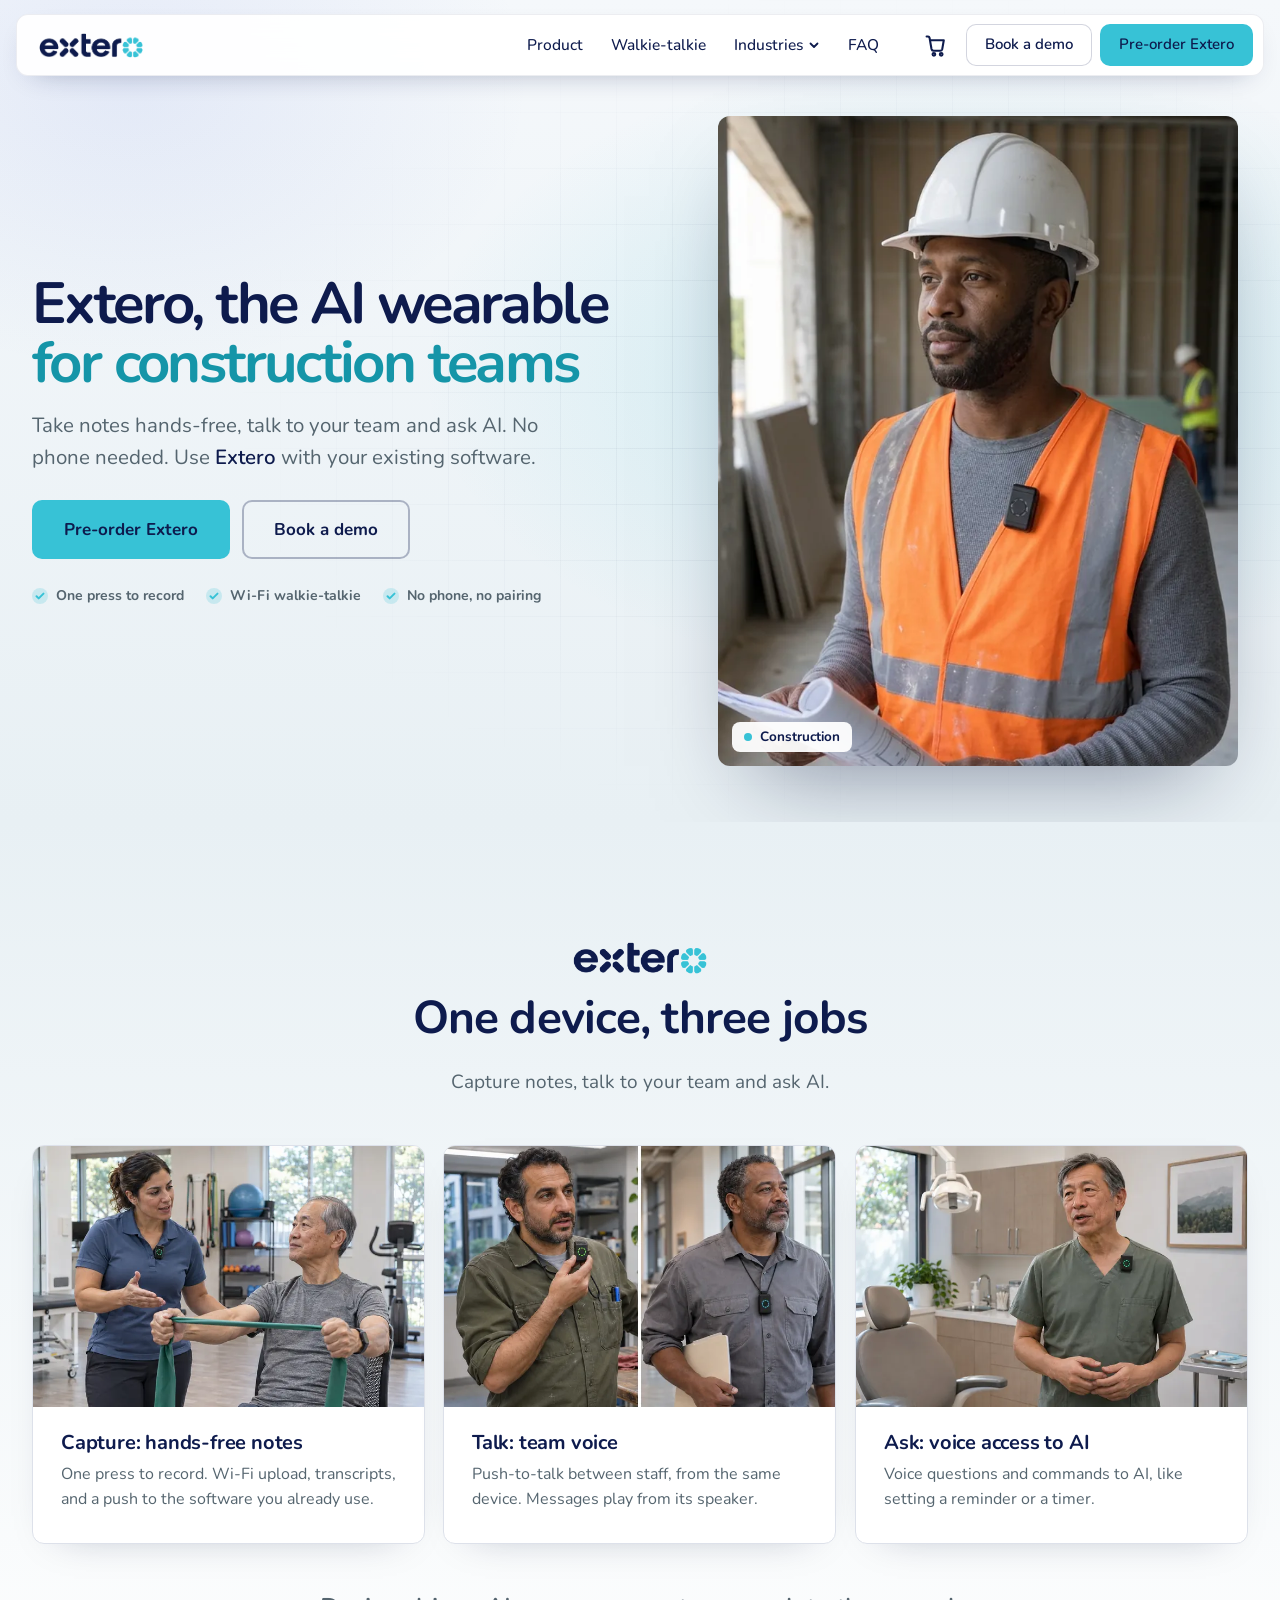
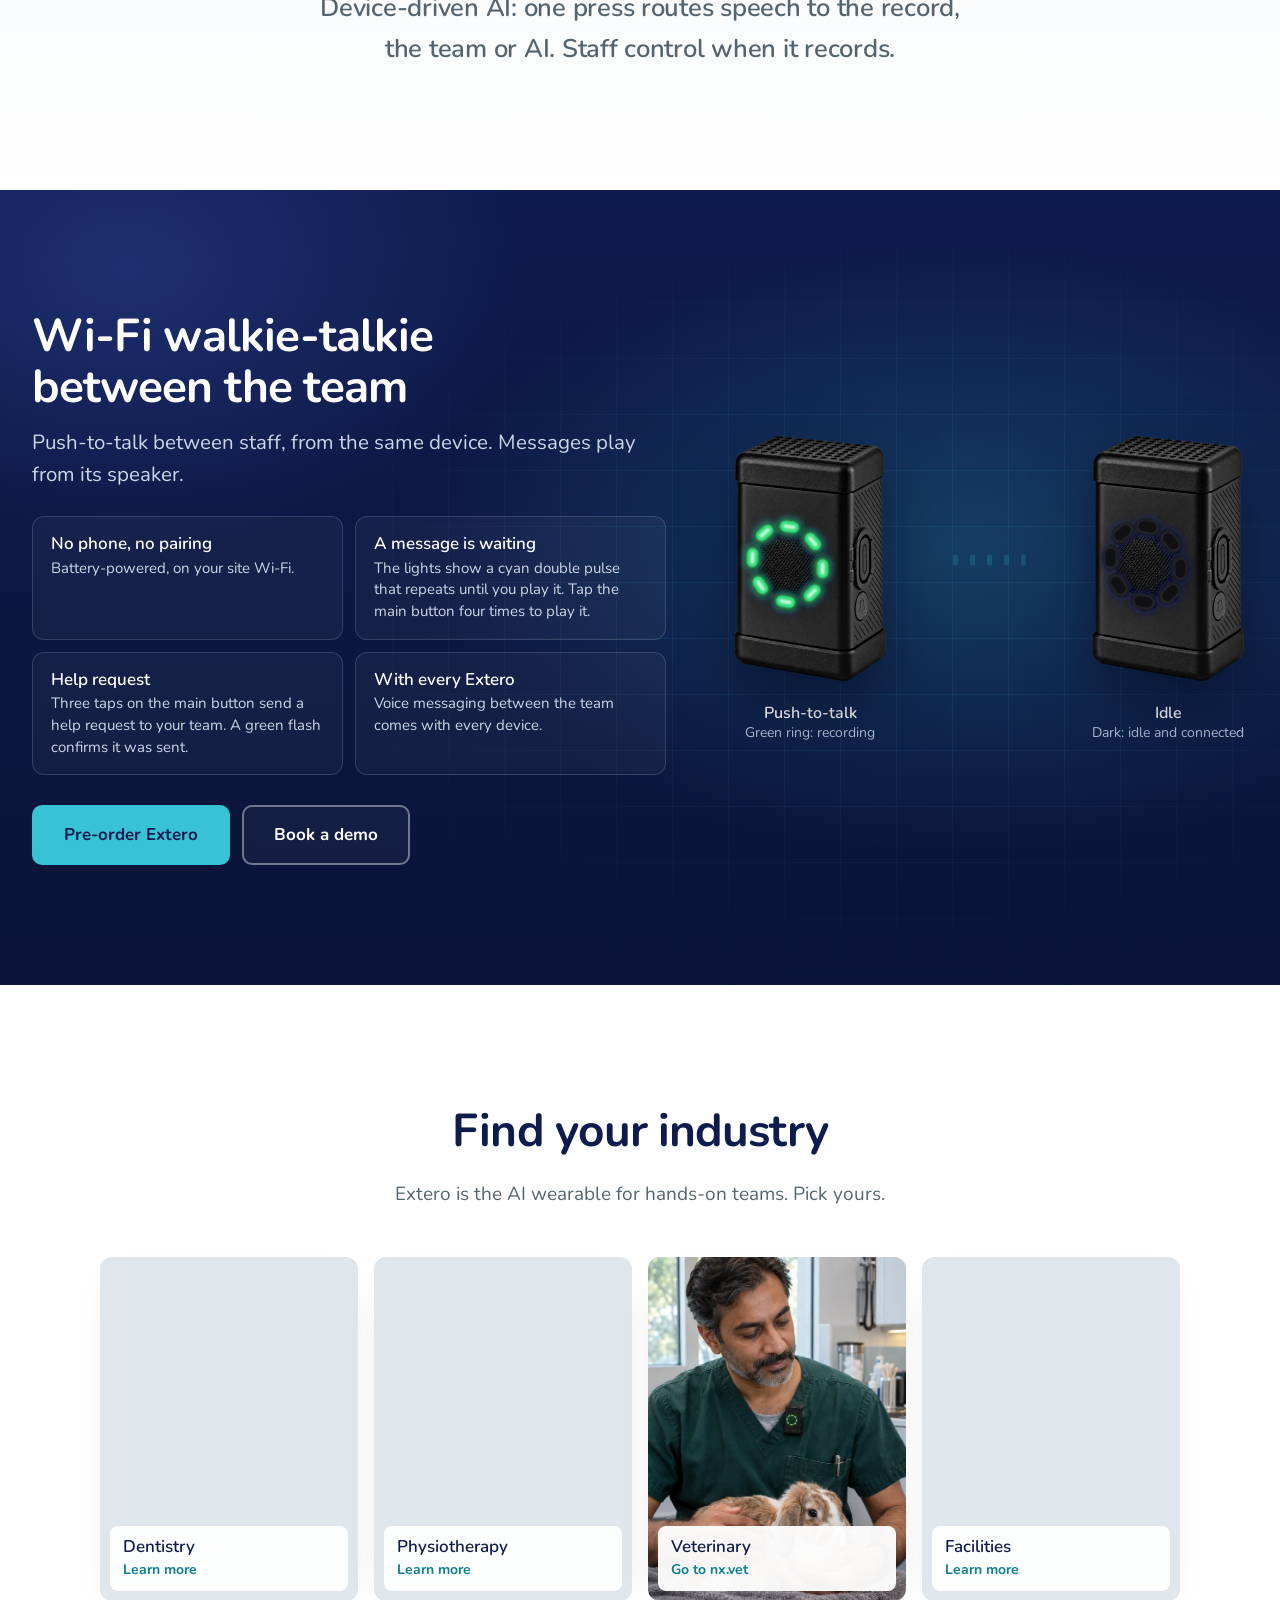
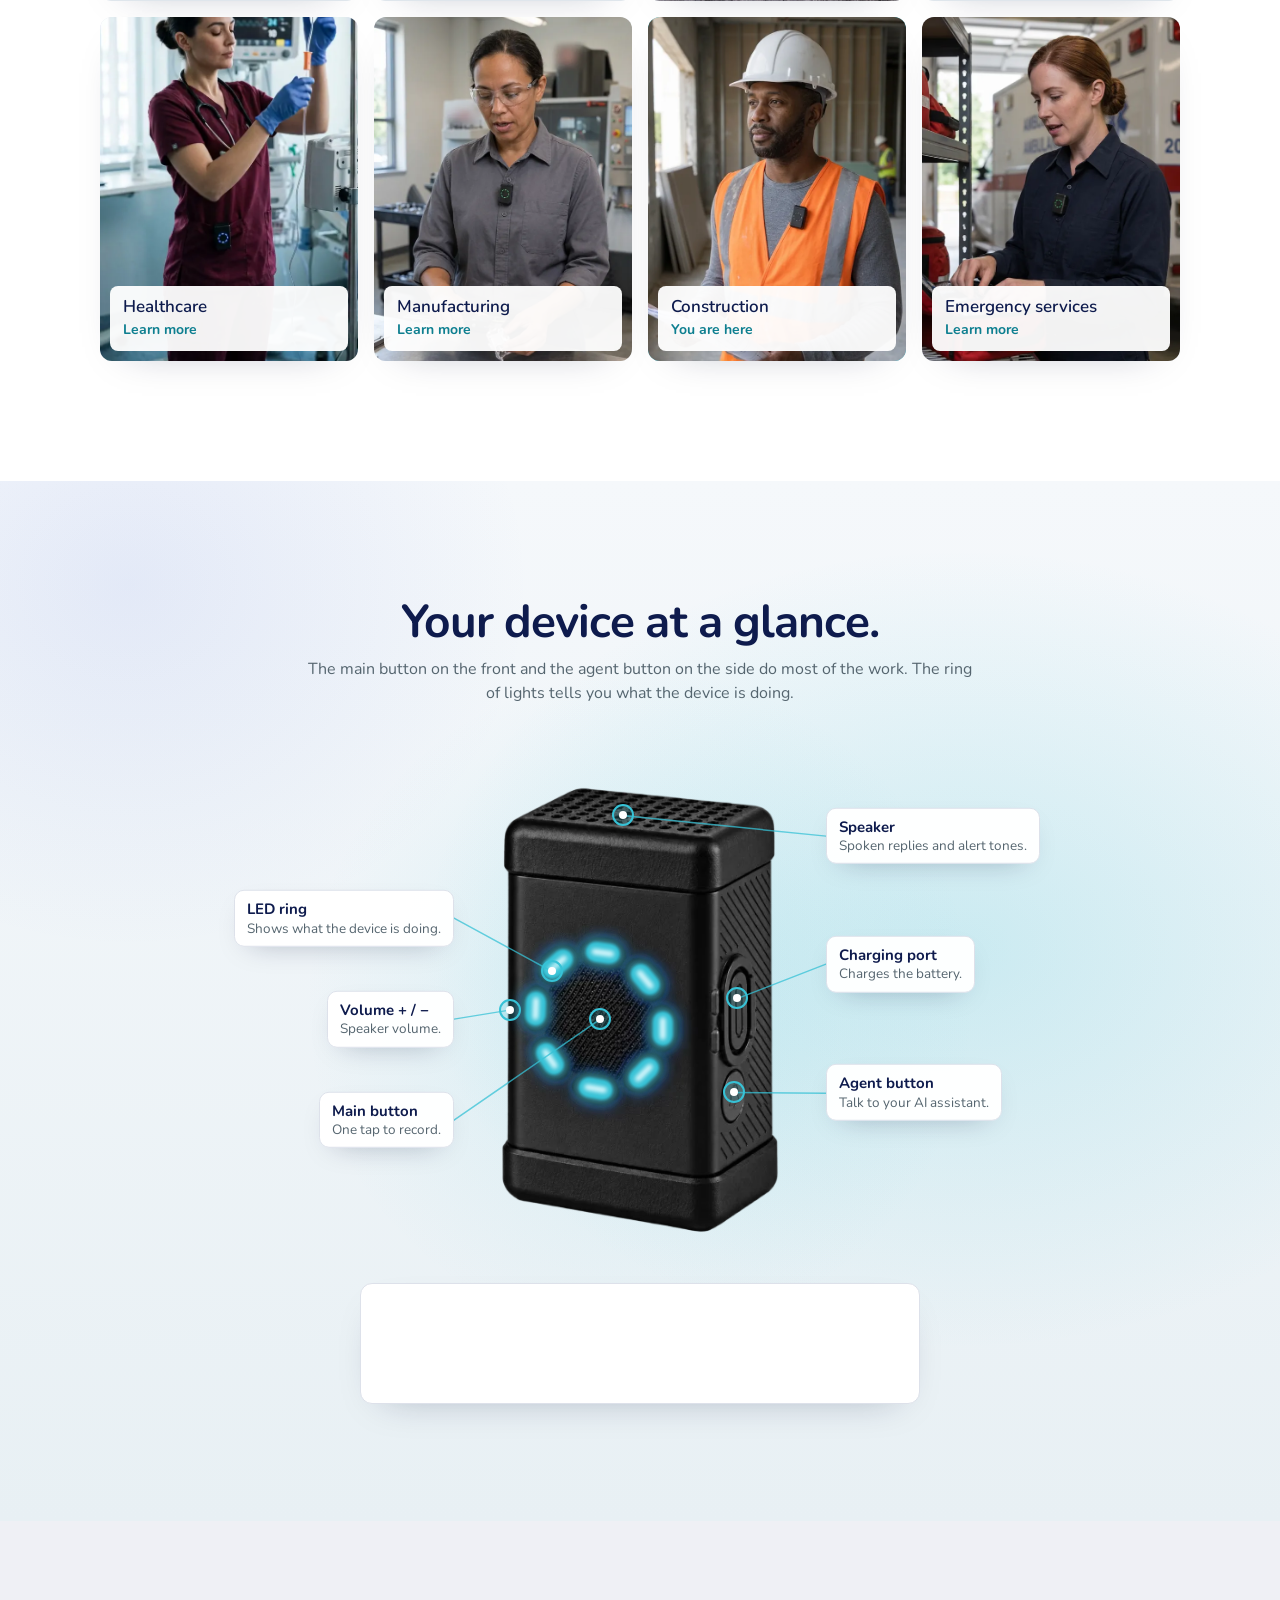
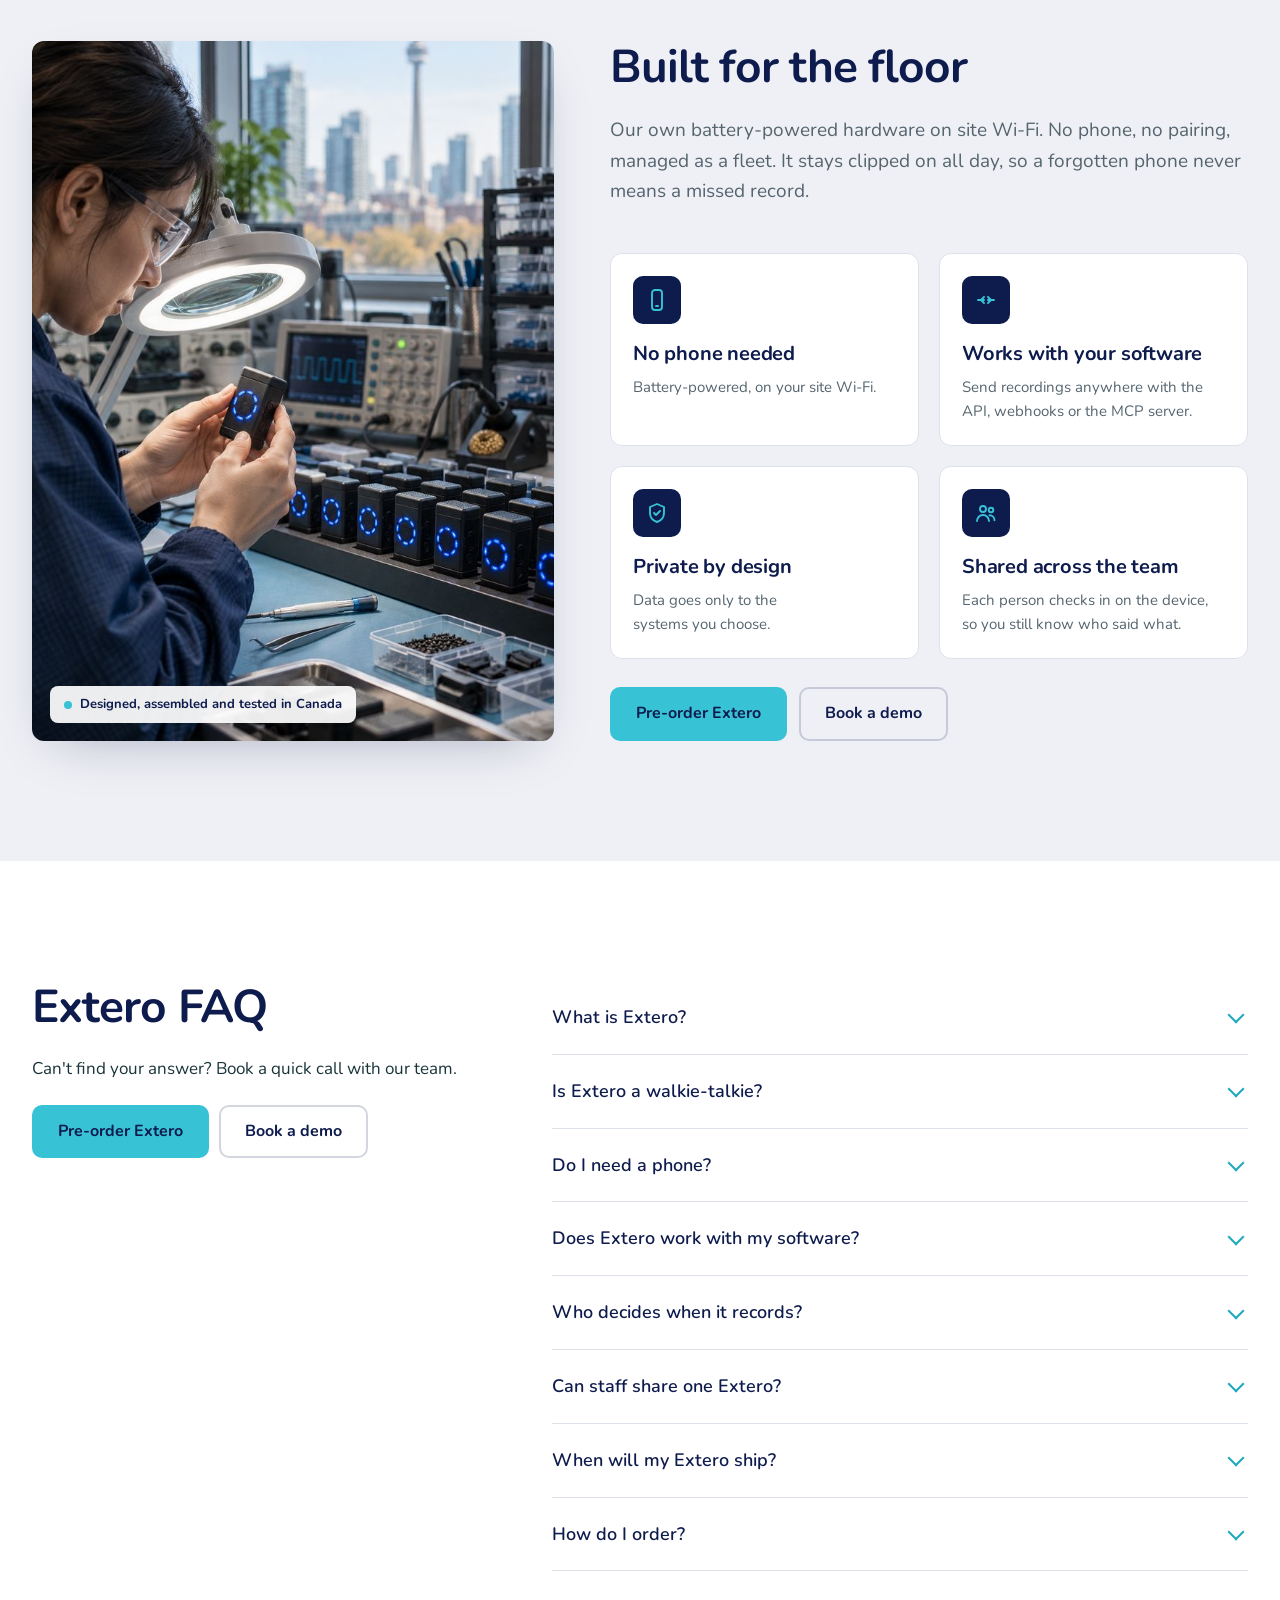
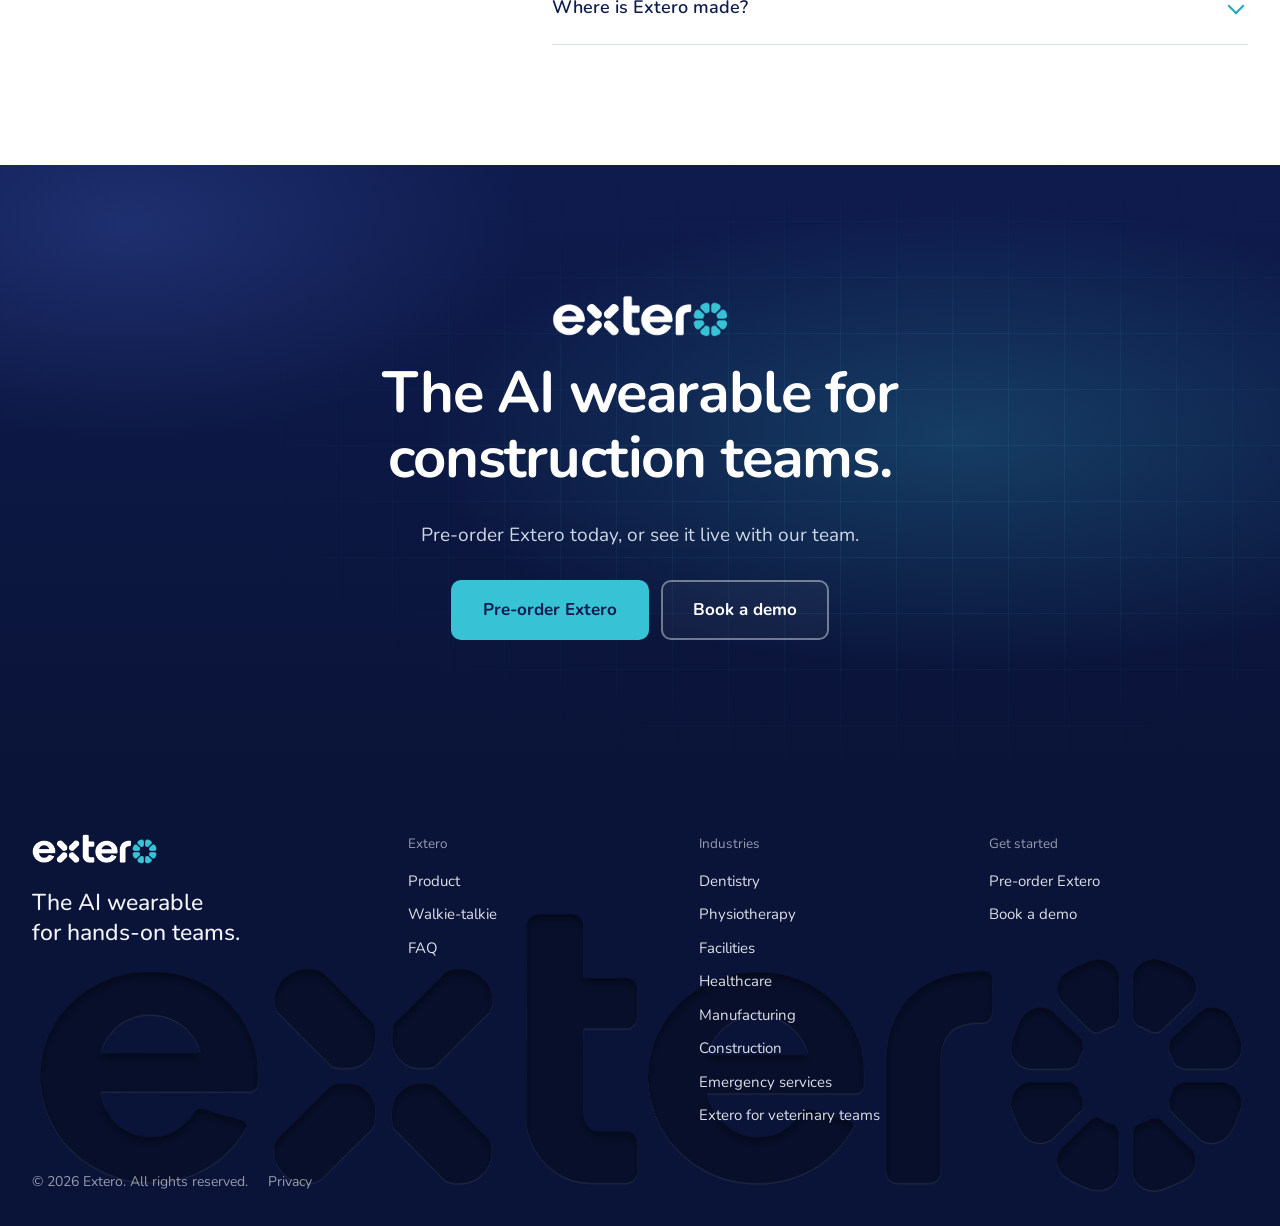
==== construction/index.html @ e0ed6cc3 "Preview: hero film with the worn Extero at the same place in every photo; the added device is out Co" ====
<!doctype html>
<html lang="en">
<head>
<meta charset="utf-8">
<meta name="viewport" content="width=device-width, initial-scale=1">
<meta name="robots" content="noindex, nofollow">
<title>Extero: the AI wearable for construction teams</title>
<meta name="description" content="Extero is the AI wearable for construction teams: take notes hands-free, talk to your team with a Wi-Fi walkie-talkie and ask AI. No phone needed.">
<link rel="canonical" href="https://extero.ai/construction/">
<meta name="theme-color" content="#0e1b4d">
<meta property="og:type" content="website">
<meta property="og:site_name" content="Extero">
<meta property="og:title" content="Extero: the AI wearable for construction teams">
<meta property="og:description" content="Take notes hands-free, talk to your team with a Wi-Fi walkie-talkie and ask AI. No phone needed.">
<meta property="og:url" content="https://extero.ai/construction/">
<meta property="og:image" content="https://extero.ai/assets/img/og-extero.jpg">
<meta property="og:image:width" content="1200">
<meta property="og:image:height" content="630">
<meta property="og:image:alt" content="Extero worn by a dentist, a maintenance technician, a physiotherapist and a machinist">
<meta name="twitter:card" content="summary_large_image">
<meta name="twitter:title" content="Extero: the AI wearable for construction teams">
<meta name="twitter:description" content="Take notes hands-free, talk to your team with a Wi-Fi walkie-talkie and ask AI. No phone needed.">
<meta name="twitter:image" content="https://extero.ai/assets/img/og-extero.jpg">
<link rel="icon" href="/favicon.ico" sizes="48x48">
<link rel="icon" type="image/svg+xml" href="/assets/img/favicon.svg">
<link rel="apple-touch-icon" href="/assets/img/apple-touch-icon.png">
<link rel="manifest" href="/site.webmanifest">
<link rel="preconnect" href="https://fonts.googleapis.com">
<link rel="preconnect" href="https://fonts.gstatic.com" crossorigin>
<link rel="stylesheet" href="https://fonts.googleapis.com/css2?family=Nunito:wght@400;500;600;700;800&display=swap">
<link rel="preload" as="image" href="/assets/video/hero-construction-poster.webp" media="(min-width: 761px)" fetchpriority="high">
<link rel="preload" as="image" href="/assets/video/hero-construction-poster-480.webp" media="(max-width: 760px)" fetchpriority="high">
<link rel="stylesheet" href="/css/site.css?v=a1510aba">
<link rel="stylesheet" href="/assets/theme/nx-home.css?v=b2668781">
<link rel="stylesheet" href="/assets/theme/nx-extero-theme.css?v=0bd01b08">
<link rel="stylesheet" href="/assets/theme/nx-extero-home.css?v=05bd329d">
<link rel="stylesheet" href="/assets/theme/nx-polish.css?v=e7da2233">
<link rel="stylesheet" href="/css/home.css?v=0f66df05">
</head>
<!-- Generated by build.mjs from index.html (industry page: Construction). Do not edit: change index.html or build.mjs and run it again. -->
<body data-demo-url="https://calendar.app.google/ThBtd39a37VWiKsW6">

<header class="hd" id="hd">
  <a class="hd-skip" href="#main">Skip to content</a>
  <div class="hd-bar">
    <a class="hd-logo" href="/" aria-label="Extero, home"><span class="xmark" aria-hidden="true"></span></a>
    <nav class="hd-nav" aria-label="Main">
      <a href="/products/extero/">Product</a>
      <a href="/walkie-talkie/">Walkie-talkie</a>
      <div class="hd-dd">
        <button type="button" aria-expanded="false" aria-controls="hd-dd-ind">Industries<svg viewBox="0 0 12 12" aria-hidden="true"><path d="M2.5 4.5l3.5 3.5 3.5-3.5"/></svg></button>
        <div class="hd-dd-panel" id="hd-dd-ind">
          <a class="hd-ind" href="/dentistry/" data-nav-ind="dentistry" style="--i:0"><span class="hd-ind-img"><img src="/assets/img/nav-dentistry.webp" alt="" width="240" height="240" loading="lazy" decoding="async"></span><strong>Dentistry</strong></a>
          <a class="hd-ind" href="/physiotherapy/" data-nav-ind="physiotherapy" style="--i:1"><span class="hd-ind-img"><img src="/assets/img/nav-physiotherapy.webp" alt="" width="240" height="240" loading="lazy" decoding="async"></span><strong>Physiotherapy</strong></a>
          <a class="hd-ind" href="https://nx.vet/" rel="noopener" data-nav-ind="veterinary" style="--i:2"><span class="hd-ind-img"><img src="/assets/img/nav-veterinary.webp" alt="" width="240" height="240" loading="lazy" decoding="async"></span><strong>Veterinary</strong><small>nx.vet</small></a>
          <a class="hd-ind" href="/facilities-maintenance/" data-nav-ind="facilities-maintenance" style="--i:3"><span class="hd-ind-img"><img src="/assets/img/nav-facilities-maintenance.webp" alt="" width="240" height="240" loading="lazy" decoding="async"></span><strong>Facilities</strong></a>
          <a class="hd-ind" href="/healthcare/" data-nav-ind="healthcare" style="--i:4"><span class="hd-ind-img"><img src="/assets/img/nav-healthcare.webp" alt="" width="240" height="240" loading="lazy" decoding="async"></span><strong>Healthcare</strong></a>
          <a class="hd-ind" href="/manufacturing/" data-nav-ind="manufacturing" style="--i:5"><span class="hd-ind-img"><img src="/assets/img/nav-manufacturing.webp" alt="" width="240" height="240" loading="lazy" decoding="async"></span><strong>Manufacturing</strong></a>
          <a class="hd-ind" href="/construction/" data-nav-ind="construction" aria-current="page" style="--i:6"><span class="hd-ind-img"><img src="/assets/img/nav-construction.webp" alt="" width="240" height="240" loading="lazy" decoding="async"></span><strong>Construction</strong></a>
          <a class="hd-ind" href="/emergency-services/" data-nav-ind="emergency-services" style="--i:7"><span class="hd-ind-img"><img src="/assets/img/nav-emergency-services.webp" alt="" width="240" height="240" loading="lazy" decoding="async"></span><strong>Emergency services</strong></a>
        </div>
      </div>
      <a href="/faq/">FAQ</a>
    </nav>
    <details class="hd-menu">
      <summary aria-label="Menu"><span aria-hidden="true"></span></summary>
      <nav aria-label="Menu">
        <a href="/products/extero/">Product</a>
        <a href="/walkie-talkie/">Walkie-talkie</a>
        <a href="/faq/">FAQ</a>
        <p class="hd-menu-group">Industries</p>
        <a class="hd-menu-ind" href="/dentistry/" data-nav-ind="dentistry"><img src="/assets/img/nav-dentistry.webp" alt="" width="240" height="240" loading="lazy" decoding="async"><span>Dentistry</span></a>
        <a class="hd-menu-ind" href="/physiotherapy/" data-nav-ind="physiotherapy"><img src="/assets/img/nav-physiotherapy.webp" alt="" width="240" height="240" loading="lazy" decoding="async"><span>Physiotherapy</span></a>
        <a class="hd-menu-ind" href="https://nx.vet/" rel="noopener" data-nav-ind="veterinary"><img src="/assets/img/nav-veterinary.webp" alt="" width="240" height="240" loading="lazy" decoding="async"><span>Veterinary<small>nx.vet</small></span></a>
        <a class="hd-menu-ind" href="/facilities-maintenance/" data-nav-ind="facilities-maintenance"><img src="/assets/img/nav-facilities-maintenance.webp" alt="" width="240" height="240" loading="lazy" decoding="async"><span>Facilities</span></a>
        <a class="hd-menu-ind" href="/healthcare/" data-nav-ind="healthcare"><img src="/assets/img/nav-healthcare.webp" alt="" width="240" height="240" loading="lazy" decoding="async"><span>Healthcare</span></a>
        <a class="hd-menu-ind" href="/manufacturing/" data-nav-ind="manufacturing"><img src="/assets/img/nav-manufacturing.webp" alt="" width="240" height="240" loading="lazy" decoding="async"><span>Manufacturing</span></a>
        <a class="hd-menu-ind" href="/construction/" data-nav-ind="construction" aria-current="page"><img src="/assets/img/nav-construction.webp" alt="" width="240" height="240" loading="lazy" decoding="async"><span>Construction</span></a>
        <a class="hd-menu-ind" href="/emergency-services/" data-nav-ind="emergency-services"><img src="/assets/img/nav-emergency-services.webp" alt="" width="240" height="240" loading="lazy" decoding="async"><span>Emergency services</span></a>
        <a class="hd-menu-cta" href="#" data-demo>Book a demo</a>
      </nav>
    </details>
    <div class="hd-ctas">
      <!-- Cart: goes to the order page for now; it will link to the Stripe checkout later (Lucas, 2026-11-23) -->
      <a class="hd-cart" href="/products/extero/" aria-label="Cart"><svg viewBox="0 0 24 24" aria-hidden="true"><path d="M6 7h13l-1.5 8.5a2 2 0 01-2 1.5H9.2a2 2 0 01-2-1.6L5.3 4.5A1.5 1.5 0 003.8 3.3H2.5"/><circle cx="9.5" cy="20.5" r="1.3"/><circle cx="16.5" cy="20.5" r="1.3"/></svg></a>
      <a class="hd-btn hd-btn-ghost" href="#" data-demo>Book a demo</a>
      <a class="hd-btn hd-btn-primary" href="/products/extero/">Pre-order<span class="hd-more">Extero</span></a>
    </div>
  </div>
</header>

<main id="main">
<div class="nxh-root nxx nxx-light nxx-pre xo" style="--nxx-device:url('/assets/theme/nx-extero-device-480.webp');--nxx-led-mask:url('/assets/theme/nx-extero-led-mask.png')">

<!-- ATTENTION: the product, worn in several industries -->
<section class="nxx-hero nxh-hero" id="top" aria-label="Extero, the AI wearable for construction teams">
  <div class="nxx-bg" aria-hidden="true"></div>
  <div class="nxh-wrap nxx-hero-grid">
    <div class="nxx-hero-inner">
      <h1>Extero, the AI wearable<br><span>for construction teams</span></h1>
      <p class="nxh-lead">Take notes hands-free, talk to your team and ask AI. No phone needed. Use <strong>Extero</strong> with your existing software.</p>
      <div class="nxh-hero-actions">
        <a class="nxh-btn nxh-btn-primary nxh-btn-lg" href="/products/extero/">Pre-order Extero</a>
        <a class="nxh-btn nxh-btn-outline-light nxh-btn-lg" href="#" data-demo>Book a demo</a>
      </div>
      <ul class="nxh-hero-trust">
        <li><span>One press to record</span></li>
        <li><span>Wi-Fi walkie-talkie</span></li>
        <li><span>No phone, no pairing</span></li>
      </ul>
    </div>
    <div class="nxx-hero-media">
      <figure class="xo-reel">
        <img src="/assets/video/hero-construction-poster.webp" srcset="/assets/video/hero-construction-poster-480.webp 480w, /assets/video/hero-construction-poster.webp 720w" sizes="(max-width: 760px) 92vw, 520px" width="720" height="900" fetchpriority="high" decoding="async" alt="A site supervisor in a hard hat holds a drawing, Extero clipped to his safety vest">
        <figcaption class="xo-reel-tag" aria-hidden="true"><i></i><span data-labels="Construction">Construction</span></figcaption>
      </figure>
    </div>
  </div>
</section>

<!-- INTEREST: what it does -->
<section class="nxx-jobs nxx-dark" id="how-it-works">
  <div class="nxh-wrap">
    <div class="nxh-section-head nxh-reveal">
      <span class="nx-xmark nx-xmark-head" aria-hidden="true"></span>
      <h2>One device, three jobs</h2>
      <p>Capture notes, talk to your team and ask AI.</p>
    </div>
    <div class="nxx-jobs-grid">
      <article class="nxx-job nxh-reveal"><img class="xo-job-img" data-job="capture" src="/assets/img/job-home-capture.webp" width="720" height="480" loading="lazy" decoding="async" alt="A physiotherapist guides a patient through a resistance band exercise, Extero clipped to her polo shirt"><h3>Capture: hands-free notes</h3><p>One press to record. Wi-Fi upload, transcripts, and a push to the software you already use.</p></article>
      <article class="nxx-job nxh-reveal"><img class="xo-job-img" data-job="talk" src="/assets/img/job-home-talk.webp" width="720" height="480" loading="lazy" decoding="async" alt="Two colleagues on a voice message: a technician speaks into his Extero in the workshop, the other hears it in the lobby with the ring cyan"><h3>Talk: team voice</h3><p>Push-to-talk between staff, from the same device. Messages play from its speaker.</p></article>
      <article class="nxx-job nxh-reveal"><img class="xo-job-img" data-job="ask" src="/assets/img/job-home-ask.webp" width="720" height="480" loading="lazy" decoding="async" alt="A dentist speaks to the Extero clipped to his scrubs"><h3>Ask: voice access to AI</h3><p>Voice questions and commands to AI, like setting a reminder or a timer.</p></article>
    </div>
    <p class="nxx-scribe-lead nxh-reveal">Device-driven AI: one press routes speech to the record, the team or AI. Staff control when it records.</p>
  </div>
</section>

<!-- INTEREST: the walkie-talkie, on a navy band so it stands out -->
<section class="xo-talk" id="walkie-talkie" aria-labelledby="xo-talk-title">
  <div class="nxh-hero-bg" aria-hidden="true"></div>
  <div class="nxh-wrap xo-talk-grid">
    <div class="xo-talk-copy">
      <h2 id="xo-talk-title" class="nxh-reveal">Wi-Fi walkie-talkie between the team</h2>
      <p class="nxh-lead nxh-reveal">Push-to-talk between staff, from the same device. Messages play from its speaker.</p>
      <ul class="xo-talk-list">
        <li class="nxh-reveal"><strong>No phone, no pairing</strong>Battery-powered, on your site Wi-Fi.</li>
        <li class="nxh-reveal"><strong>A message is waiting</strong>The lights show a cyan double pulse that repeats until you play it. Tap the main button four times to play it.</li>
        <li class="nxh-reveal"><strong>Help request</strong>Three taps on the main button send a help request to your team. A green flash confirms it was sent.</li>
        <li class="nxh-reveal"><strong>With every Extero</strong>Voice messaging between the team comes with every device.</li>
      </ul>
      <div class="nxh-hero-actions nxh-reveal">
        <a class="nxh-btn nxh-btn-primary nxh-btn-lg" href="/products/extero/">Pre-order Extero</a>
        <a class="nxh-btn nxh-btn-outline-light nxh-btn-lg" href="#" data-demo>Book a demo</a>
      </div>
    </div>
    <div class="xo-talk-stage nxh-reveal" data-phase="send" aria-hidden="true">
      <div class="xo-talk-unit"><div class="nxx-device xo-talk-dev" data-led="green"><img class="nxx-device-img" src="/assets/theme/nx-extero-device-480.webp" srcset="/assets/theme/nx-extero-device-320.webp 320w, /assets/theme/nx-extero-device-480.webp 480w" sizes="180px" width="760" height="1201" loading="lazy" decoding="async" alt="An Extero with its ring of lights green: recording"><span class="nxx-led-base" aria-hidden="true"></span><svg class="nxx-leds" viewBox="0 0 760 1201" aria-hidden="true" focusable="false"><g class="nxx-unlit"><g transform="translate(282.6 450.3) rotate(8)"><rect class="s" x="-62" y="-42" width="124" height="84" rx="42"/><rect class="o" x="-45" y="-26" width="90" height="52" rx="26"/></g><g transform="translate(393.6 520.0) rotate(50)"><rect class="s" x="-62" y="-42" width="124" height="84" rx="42"/><rect class="o" x="-45" y="-26" width="90" height="52" rx="26"/></g><g transform="translate(439.7 648.7) rotate(-90)"><rect class="s" x="-62" y="-42" width="124" height="84" rx="42"/><rect class="o" x="-45" y="-26" width="90" height="52" rx="26"/></g><g transform="translate(390.1 765.0) rotate(-45)"><rect class="s" x="-62" y="-42" width="124" height="84" rx="42"/><rect class="o" x="-45" y="-26" width="90" height="52" rx="26"/></g><g transform="translate(263.8 806.2) rotate(10)"><rect class="s" x="-62" y="-42" width="124" height="84" rx="42"/><rect class="o" x="-45" y="-26" width="90" height="52" rx="26"/></g><g transform="translate(144.2 728.1) rotate(56)"><rect class="s" x="-62" y="-42" width="124" height="84" rx="42"/><rect class="o" x="-45" y="-26" width="90" height="52" rx="26"/></g><g transform="translate(106.7 596.4) rotate(-88)"><rect class="s" x="-62" y="-42" width="124" height="84" rx="42"/><rect class="o" x="-45" y="-26" width="90" height="52" rx="26"/></g><g transform="translate(164.1 479.3) rotate(-41)"><rect class="s" x="-62" y="-42" width="124" height="84" rx="42"/><rect class="o" x="-45" y="-26" width="90" height="52" rx="26"/></g></g><g class="nxx-pill" style="--i:0" transform="translate(282.6 450.3) rotate(8)"><rect class="h" x="-58" y="-38" width="116" height="76" rx="38"/><rect class="b" x="-45" y="-26" width="90" height="52" rx="26"/><rect class="k" x="-30" y="-8" width="60" height="16" rx="8"/></g><g class="nxx-pill" style="--i:1" transform="translate(393.6 520.0) rotate(50)"><rect class="h" x="-58" y="-38" width="116" height="76" rx="38"/><rect class="b" x="-45" y="-26" width="90" height="52" rx="26"/><rect class="k" x="-30" y="-8" width="60" height="16" rx="8"/></g><g class="nxx-pill" style="--i:2" transform="translate(439.7 648.7) rotate(-90)"><rect class="h" x="-58" y="-38" width="116" height="76" rx="38"/><rect class="b" x="-45" y="-26" width="90" height="52" rx="26"/><rect class="k" x="-30" y="-8" width="60" height="16" rx="8"/></g><g class="nxx-pill" style="--i:3" transform="translate(390.1 765.0) rotate(-45)"><rect class="h" x="-58" y="-38" width="116" height="76" rx="38"/><rect class="b" x="-45" y="-26" width="90" height="52" rx="26"/><rect class="k" x="-30" y="-8" width="60" height="16" rx="8"/></g><g class="nxx-pill" style="--i:4" transform="translate(263.8 806.2) rotate(10)"><rect class="h" x="-58" y="-38" width="116" height="76" rx="38"/><rect class="b" x="-45" y="-26" width="90" height="52" rx="26"/><rect class="k" x="-30" y="-8" width="60" height="16" rx="8"/></g><g class="nxx-pill" style="--i:5" transform="translate(144.2 728.1) rotate(56)"><rect class="h" x="-58" y="-38" width="116" height="76" rx="38"/><rect class="b" x="-45" y="-26" width="90" height="52" rx="26"/><rect class="k" x="-30" y="-8" width="60" height="16" rx="8"/></g><g class="nxx-pill" style="--i:6" transform="translate(106.7 596.4) rotate(-88)"><rect class="h" x="-58" y="-38" width="116" height="76" rx="38"/><rect class="b" x="-45" y="-26" width="90" height="52" rx="26"/><rect class="k" x="-30" y="-8" width="60" height="16" rx="8"/></g><g class="nxx-pill" style="--i:7" transform="translate(164.1 479.3) rotate(-41)"><rect class="h" x="-58" y="-38" width="116" height="76" rx="38"/><rect class="b" x="-45" y="-26" width="90" height="52" rx="26"/><rect class="k" x="-30" y="-8" width="60" height="16" rx="8"/></g></svg></div><p><b>Green ring</b>Recording</p></div>
      <div class="xo-talk-waves"><i></i><i></i><i></i><i></i><i></i></div>
      <div class="xo-talk-unit"><div class="nxx-device xo-talk-dev" data-led="off"><img class="nxx-device-img" src="/assets/theme/nx-extero-device-480.webp" srcset="/assets/theme/nx-extero-device-320.webp 320w, /assets/theme/nx-extero-device-480.webp 480w" sizes="180px" width="760" height="1201" loading="lazy" decoding="async" alt="A second Extero with its ring of lights cyan: a message is playing"><span class="nxx-led-base" aria-hidden="true"></span><svg class="nxx-leds" viewBox="0 0 760 1201" aria-hidden="true" focusable="false"><g class="nxx-unlit"><g transform="translate(282.6 450.3) rotate(8)"><rect class="s" x="-62" y="-42" width="124" height="84" rx="42"/><rect class="o" x="-45" y="-26" width="90" height="52" rx="26"/></g><g transform="translate(393.6 520.0) rotate(50)"><rect class="s" x="-62" y="-42" width="124" height="84" rx="42"/><rect class="o" x="-45" y="-26" width="90" height="52" rx="26"/></g><g transform="translate(439.7 648.7) rotate(-90)"><rect class="s" x="-62" y="-42" width="124" height="84" rx="42"/><rect class="o" x="-45" y="-26" width="90" height="52" rx="26"/></g><g transform="translate(390.1 765.0) rotate(-45)"><rect class="s" x="-62" y="-42" width="124" height="84" rx="42"/><rect class="o" x="-45" y="-26" width="90" height="52" rx="26"/></g><g transform="translate(263.8 806.2) rotate(10)"><rect class="s" x="-62" y="-42" width="124" height="84" rx="42"/><rect class="o" x="-45" y="-26" width="90" height="52" rx="26"/></g><g transform="translate(144.2 728.1) rotate(56)"><rect class="s" x="-62" y="-42" width="124" height="84" rx="42"/><rect class="o" x="-45" y="-26" width="90" height="52" rx="26"/></g><g transform="translate(106.7 596.4) rotate(-88)"><rect class="s" x="-62" y="-42" width="124" height="84" rx="42"/><rect class="o" x="-45" y="-26" width="90" height="52" rx="26"/></g><g transform="translate(164.1 479.3) rotate(-41)"><rect class="s" x="-62" y="-42" width="124" height="84" rx="42"/><rect class="o" x="-45" y="-26" width="90" height="52" rx="26"/></g></g><g class="nxx-pill" style="--i:0" transform="translate(282.6 450.3) rotate(8)"><rect class="h" x="-58" y="-38" width="116" height="76" rx="38"/><rect class="b" x="-45" y="-26" width="90" height="52" rx="26"/><rect class="k" x="-30" y="-8" width="60" height="16" rx="8"/></g><g class="nxx-pill" style="--i:1" transform="translate(393.6 520.0) rotate(50)"><rect class="h" x="-58" y="-38" width="116" height="76" rx="38"/><rect class="b" x="-45" y="-26" width="90" height="52" rx="26"/><rect class="k" x="-30" y="-8" width="60" height="16" rx="8"/></g><g class="nxx-pill" style="--i:2" transform="translate(439.7 648.7) rotate(-90)"><rect class="h" x="-58" y="-38" width="116" height="76" rx="38"/><rect class="b" x="-45" y="-26" width="90" height="52" rx="26"/><rect class="k" x="-30" y="-8" width="60" height="16" rx="8"/></g><g class="nxx-pill" style="--i:3" transform="translate(390.1 765.0) rotate(-45)"><rect class="h" x="-58" y="-38" width="116" height="76" rx="38"/><rect class="b" x="-45" y="-26" width="90" height="52" rx="26"/><rect class="k" x="-30" y="-8" width="60" height="16" rx="8"/></g><g class="nxx-pill" style="--i:4" transform="translate(263.8 806.2) rotate(10)"><rect class="h" x="-58" y="-38" width="116" height="76" rx="38"/><rect class="b" x="-45" y="-26" width="90" height="52" rx="26"/><rect class="k" x="-30" y="-8" width="60" height="16" rx="8"/></g><g class="nxx-pill" style="--i:5" transform="translate(144.2 728.1) rotate(56)"><rect class="h" x="-58" y="-38" width="116" height="76" rx="38"/><rect class="b" x="-45" y="-26" width="90" height="52" rx="26"/><rect class="k" x="-30" y="-8" width="60" height="16" rx="8"/></g><g class="nxx-pill" style="--i:6" transform="translate(106.7 596.4) rotate(-88)"><rect class="h" x="-58" y="-38" width="116" height="76" rx="38"/><rect class="b" x="-45" y="-26" width="90" height="52" rx="26"/><rect class="k" x="-30" y="-8" width="60" height="16" rx="8"/></g><g class="nxx-pill" style="--i:7" transform="translate(164.1 479.3) rotate(-41)"><rect class="h" x="-58" y="-38" width="116" height="76" rx="38"/><rect class="b" x="-45" y="-26" width="90" height="52" rx="26"/><rect class="k" x="-30" y="-8" width="60" height="16" rx="8"/></g></svg></div><p><b>Cyan</b>A message is playing</p></div>
    </div>
  </div>
</section>

<!-- INTEREST: industries -->
<section class="nxh-section xo-inds" id="industries">
  <div class="nxh-wrap">
    <div class="nxh-section-head nxh-center nxh-reveal">
      <h2>Find your industry</h2>
      <p>Extero is the AI wearable for hands-on teams. Pick yours.</p>
    </div>
    <div class="xo-ind-grid">
      <!-- Order: Dentistry and Physiotherapy first (Lucas, 2026-11-23). Pictures cut by _tools/make-industry-images.py. -->
      <a class="xo-ind nxh-reveal" href="/dentistry/" data-ind="dentistry"><img src="/assets/img/ind-dentistry.webp" width="600" height="900" loading="lazy" decoding="async" alt="A dentist explains a treatment to a patient, Extero clipped to his scrubs with its ring green"><span class="xo-ind-cap"><strong>Dentistry</strong><em>Learn more</em></span></a>
      <a class="xo-ind nxh-reveal" href="/physiotherapy/" data-ind="physiotherapy"><img src="/assets/img/ind-physiotherapy.webp" width="600" height="900" loading="lazy" decoding="async" alt="A physiotherapist checks a patient's knee, Extero clipped to her polo shirt with its ring green"><span class="xo-ind-cap"><strong>Physiotherapy</strong><em>Learn more</em></span></a>
      <a class="xo-ind nxh-reveal" href="https://nx.vet/" rel="noopener" data-ind="veterinary"><img src="/assets/img/ind-veterinary.webp" width="600" height="900" loading="lazy" decoding="async" alt="A veterinarian holds a rabbit on the table, Extero clipped to his scrubs with its ring green"><span class="xo-ind-cap"><strong>Veterinary</strong><em>Go to nx.vet</em></span></a>
      <a class="xo-ind nxh-reveal" href="/facilities-maintenance/" data-ind="facilities-maintenance"><img src="/assets/img/ind-facilities-maintenance.webp" width="600" height="900" loading="lazy" decoding="async" alt="A maintenance technician holds an air filter, Extero clipped to his shirt with its ring cyan"><span class="xo-ind-cap"><strong>Facilities</strong><em>Learn more</em></span></a>
      <a class="xo-ind nxh-reveal" href="/healthcare/" data-ind="healthcare"><img src="/assets/img/ind-healthcare.webp" width="540" height="960" loading="lazy" decoding="async" alt="A nurse adjusts an IV line, Extero clipped to her scrubs with its ring lit"><span class="xo-ind-cap"><strong>Healthcare</strong><em>Learn more</em></span></a>
      <a class="xo-ind nxh-reveal" href="/manufacturing/" data-ind="manufacturing"><img src="/assets/img/ind-manufacturing.webp" width="600" height="900" loading="lazy" decoding="async" alt="A machinist measures a part with a caliper, Extero clipped to her shirt with its ring green"><span class="xo-ind-cap"><strong>Manufacturing</strong><em>Learn more</em></span></a>
      <a class="xo-ind nxh-reveal" href="/construction/" data-ind="construction" aria-current="page"><img src="/assets/img/ind-construction.webp" width="600" height="900" loading="lazy" decoding="async" alt="A site supervisor in a hard hat holds a drawing, Extero clipped to his safety vest"><span class="xo-ind-cap"><strong>Construction</strong><em>You are here</em></span></a>
      <a class="xo-ind nxh-reveal" href="/emergency-services/" data-ind="emergency-services"><img src="/assets/img/ind-emergency.webp" width="600" height="900" loading="lazy" decoding="async" alt="A paramedic checks a kit bag beside the ambulance, Extero clipped to her uniform with its ring green"><span class="xo-ind-cap"><strong>Emergency services</strong><em>Learn more</em></span></a>
    </div>
  </div>
</section>

<!-- DESIRE: the device (markup and behaviour from nx.vet) -->
<section class="nxx-glance" id="glance" aria-labelledby="nxx-glance-title">
  <div class="nxh-wrap">
    <div class="nxx-glance-head nxh-reveal">
      <h2 id="nxx-glance-title">Your device at a glance.</h2>
      <p>The main button on the front and the agent button on the side do most of the work. The ring of lights tells you what the device is doing.</p>
    </div>
    <div class="nxx-glance-stage">
      <div class="nxx-fly">
      <div class="nxx-device" data-led="off">
        <img class="nxx-device-img" src="/assets/theme/nx-extero-device-760.webp" srcset="/assets/theme/nx-extero-device-320.webp 320w, /assets/theme/nx-extero-device-480.webp 480w, /assets/theme/nx-extero-device-760.webp 760w" sizes="(max-width: 760px) 50vw, 24vw" width="760" height="1201" loading="lazy" decoding="async" alt="The Extero device: a black clip-on wearable with a ring of eight lights around the main button on the front; the charging port and the round agent button sit on the side">
        <span class="nxx-led-base" aria-hidden="true"></span>
        
        <svg class="nxx-leds" viewBox="0 0 760 1201" aria-hidden="true" focusable="false"><defs><filter id="nxx-led-halo" x="-80%" y="-80%" width="260%" height="260%"><feGaussianBlur stdDeviation="18"/></filter><filter id="nxx-led-soft" x="-30%" y="-40%" width="160%" height="180%"><feGaussianBlur stdDeviation="2.4"/></filter><filter id="nxx-led-core" x="-40%" y="-120%" width="180%" height="340%"><feGaussianBlur stdDeviation="5"/></filter><filter id="nxx-led-shroud" x="-40%" y="-50%" width="180%" height="200%"><feGaussianBlur stdDeviation="9"/></filter></defs><g class="nxx-unlit"><g transform="translate(282.6 450.3) rotate(8)"><rect class="s" x="-62" y="-42" width="124" height="84" rx="42"/><rect class="o" x="-45" y="-26" width="90" height="52" rx="26"/></g><g transform="translate(393.6 520.0) rotate(50)"><rect class="s" x="-62" y="-42" width="124" height="84" rx="42"/><rect class="o" x="-45" y="-26" width="90" height="52" rx="26"/></g><g transform="translate(439.7 648.7) rotate(-90)"><rect class="s" x="-62" y="-42" width="124" height="84" rx="42"/><rect class="o" x="-45" y="-26" width="90" height="52" rx="26"/></g><g transform="translate(390.1 765.0) rotate(-45)"><rect class="s" x="-62" y="-42" width="124" height="84" rx="42"/><rect class="o" x="-45" y="-26" width="90" height="52" rx="26"/></g><g transform="translate(263.8 806.2) rotate(10)"><rect class="s" x="-62" y="-42" width="124" height="84" rx="42"/><rect class="o" x="-45" y="-26" width="90" height="52" rx="26"/></g><g transform="translate(144.2 728.1) rotate(56)"><rect class="s" x="-62" y="-42" width="124" height="84" rx="42"/><rect class="o" x="-45" y="-26" width="90" height="52" rx="26"/></g><g transform="translate(106.7 596.4) rotate(-88)"><rect class="s" x="-62" y="-42" width="124" height="84" rx="42"/><rect class="o" x="-45" y="-26" width="90" height="52" rx="26"/></g><g transform="translate(164.1 479.3) rotate(-41)"><rect class="s" x="-62" y="-42" width="124" height="84" rx="42"/><rect class="o" x="-45" y="-26" width="90" height="52" rx="26"/></g></g><g class="nxx-pill" style="--i:0" transform="translate(282.6 450.3) rotate(8)"><rect class="h" x="-58" y="-38" width="116" height="76" rx="38"/><rect class="b" x="-45" y="-26" width="90" height="52" rx="26"/><rect class="k" x="-30" y="-8" width="60" height="16" rx="8"/></g><g class="nxx-pill" style="--i:1" transform="translate(393.6 520.0) rotate(50)"><rect class="h" x="-58" y="-38" width="116" height="76" rx="38"/><rect class="b" x="-45" y="-26" width="90" height="52" rx="26"/><rect class="k" x="-30" y="-8" width="60" height="16" rx="8"/></g><g class="nxx-pill" style="--i:2" transform="translate(439.7 648.7) rotate(-90)"><rect class="h" x="-58" y="-38" width="116" height="76" rx="38"/><rect class="b" x="-45" y="-26" width="90" height="52" rx="26"/><rect class="k" x="-30" y="-8" width="60" height="16" rx="8"/></g><g class="nxx-pill" style="--i:3" transform="translate(390.1 765.0) rotate(-45)"><rect class="h" x="-58" y="-38" width="116" height="76" rx="38"/><rect class="b" x="-45" y="-26" width="90" height="52" rx="26"/><rect class="k" x="-30" y="-8" width="60" height="16" rx="8"/></g><g class="nxx-pill" style="--i:4" transform="translate(263.8 806.2) rotate(10)"><rect class="h" x="-58" y="-38" width="116" height="76" rx="38"/><rect class="b" x="-45" y="-26" width="90" height="52" rx="26"/><rect class="k" x="-30" y="-8" width="60" height="16" rx="8"/></g><g class="nxx-pill" style="--i:5" transform="translate(144.2 728.1) rotate(56)"><rect class="h" x="-58" y="-38" width="116" height="76" rx="38"/><rect class="b" x="-45" y="-26" width="90" height="52" rx="26"/><rect class="k" x="-30" y="-8" width="60" height="16" rx="8"/></g><g class="nxx-pill" style="--i:6" transform="translate(106.7 596.4) rotate(-88)"><rect class="h" x="-58" y="-38" width="116" height="76" rx="38"/><rect class="b" x="-45" y="-26" width="90" height="52" rx="26"/><rect class="k" x="-30" y="-8" width="60" height="16" rx="8"/></g><g class="nxx-pill" style="--i:7" transform="translate(164.1 479.3) rotate(-41)"><rect class="h" x="-58" y="-38" width="116" height="76" rx="38"/><rect class="b" x="-45" y="-26" width="90" height="52" rx="26"/><rect class="k" x="-30" y="-8" width="60" height="16" rx="8"/></g><g class="nxx-sweep"><defs><mask id="nxx-sweep-h" maskUnits="userSpaceOnUse" x="0" y="0" width="760" height="1201"><g fill="#fff" filter="url(#nxx-led-halo)"><rect transform="translate(282.6 450.3) rotate(8)" x="-58" y="-38" width="116" height="76" rx="38"/><rect transform="translate(393.6 520.0) rotate(50)" x="-58" y="-38" width="116" height="76" rx="38"/><rect transform="translate(439.7 648.7) rotate(-90)" x="-58" y="-38" width="116" height="76" rx="38"/><rect transform="translate(390.1 765.0) rotate(-45)" x="-58" y="-38" width="116" height="76" rx="38"/><rect transform="translate(263.8 806.2) rotate(10)" x="-58" y="-38" width="116" height="76" rx="38"/><rect transform="translate(144.2 728.1) rotate(56)" x="-58" y="-38" width="116" height="76" rx="38"/><rect transform="translate(106.7 596.4) rotate(-88)" x="-58" y="-38" width="116" height="76" rx="38"/><rect transform="translate(164.1 479.3) rotate(-41)" x="-58" y="-38" width="116" height="76" rx="38"/></g></mask><mask id="nxx-sweep-b" maskUnits="userSpaceOnUse" x="0" y="0" width="760" height="1201"><g fill="#fff" filter="url(#nxx-led-soft)"><rect transform="translate(282.6 450.3) rotate(8)" x="-45" y="-26" width="90" height="52" rx="26"/><rect transform="translate(393.6 520.0) rotate(50)" x="-45" y="-26" width="90" height="52" rx="26"/><rect transform="translate(439.7 648.7) rotate(-90)" x="-45" y="-26" width="90" height="52" rx="26"/><rect transform="translate(390.1 765.0) rotate(-45)" x="-45" y="-26" width="90" height="52" rx="26"/><rect transform="translate(263.8 806.2) rotate(10)" x="-45" y="-26" width="90" height="52" rx="26"/><rect transform="translate(144.2 728.1) rotate(56)" x="-45" y="-26" width="90" height="52" rx="26"/><rect transform="translate(106.7 596.4) rotate(-88)" x="-45" y="-26" width="90" height="52" rx="26"/><rect transform="translate(164.1 479.3) rotate(-41)" x="-45" y="-26" width="90" height="52" rx="26"/></g></mask><mask id="nxx-sweep-k" maskUnits="userSpaceOnUse" x="0" y="0" width="760" height="1201"><g fill="#fff" filter="url(#nxx-led-core)"><rect transform="translate(282.6 450.3) rotate(8)" x="-30" y="-8" width="60" height="16" rx="8"/><rect transform="translate(393.6 520.0) rotate(50)" x="-30" y="-8" width="60" height="16" rx="8"/><rect transform="translate(439.7 648.7) rotate(-90)" x="-30" y="-8" width="60" height="16" rx="8"/><rect transform="translate(390.1 765.0) rotate(-45)" x="-30" y="-8" width="60" height="16" rx="8"/><rect transform="translate(263.8 806.2) rotate(10)" x="-30" y="-8" width="60" height="16" rx="8"/><rect transform="translate(144.2 728.1) rotate(56)" x="-30" y="-8" width="60" height="16" rx="8"/><rect transform="translate(106.7 596.4) rotate(-88)" x="-30" y="-8" width="60" height="16" rx="8"/><rect transform="translate(164.1 479.3) rotate(-41)" x="-30" y="-8" width="60" height="16" rx="8"/></g></mask><filter id="nxx-comet-blur" filterUnits="userSpaceOnUse" x="0" y="300" width="560" height="650"><feGaussianBlur stdDeviation="6"/></filter><g id="nxx-comet" filter="url(#nxx-comet-blur)"><path d="M207.5 692.9L100.4 804.9A250 250 0 0 1 89.4 793.7L203.3 688.6A95 95 0 0 0 207.5 692.9Z" opacity="0.03"/><path d="M204.0 689.4L91.2 795.7A250 250 0 0 1 80.8 783.9L200.0 684.9A95 95 0 0 0 204.0 689.4Z" opacity="0.04"/><path d="M200.6 685.6L82.4 785.9A250 250 0 0 1 72.7 773.6L196.9 681.0A95 95 0 0 0 200.6 685.6Z" opacity="0.05"/><path d="M197.5 681.8L74.2 775.7A250 250 0 0 1 65.1 762.9L194.1 676.9A95 95 0 0 0 197.5 681.8Z" opacity="0.06"/><path d="M194.6 677.7L66.6 765.1A250 250 0 0 1 58.1 751.8L191.4 672.7A95 95 0 0 0 194.6 677.7Z" opacity="0.07"/><path d="M191.9 673.6L59.5 754.1A250 250 0 0 1 51.8 740.4L189.0 668.4A95 95 0 0 0 191.9 673.6Z" opacity="0.08"/><path d="M189.5 669.2L53.0 742.7A250 250 0 0 1 46.0 728.7L186.8 663.9A95 95 0 0 0 189.5 669.2Z" opacity="0.10"/><path d="M187.2 664.8L47.1 731.0A250 250 0 0 1 40.8 716.6L184.8 659.3A95 95 0 0 0 187.2 664.8Z" opacity="0.12"/><path d="M185.2 660.2L41.8 719.1A250 250 0 0 1 36.3 704.4L183.1 654.7A95 95 0 0 0 185.2 660.2Z" opacity="0.14"/><path d="M183.4 655.6L37.1 706.8A250 250 0 0 1 32.4 691.9L181.6 649.9A95 95 0 0 0 183.4 655.6Z" opacity="0.16"/><path d="M181.9 650.9L33.1 694.4A250 250 0 0 1 29.2 679.2L180.4 645.1A95 95 0 0 0 181.9 650.9Z" opacity="0.18"/><path d="M180.6 646.1L29.8 681.7A250 250 0 0 1 26.7 666.3L179.5 640.2A95 95 0 0 0 180.6 646.1Z" opacity="0.20"/><path d="M179.6 641.2L27.1 668.9A250 250 0 0 1 24.8 653.4L178.7 635.3A95 95 0 0 0 179.6 641.2Z" opacity="0.23"/><path d="M178.9 636.3L25.1 656.0A250 250 0 0 1 23.6 640.3L178.3 630.3A95 95 0 0 0 178.9 636.3Z" opacity="0.26"/><path d="M178.4 631.3L23.8 642.9A250 250 0 0 1 23.1 627.3L178.1 625.4A95 95 0 0 0 178.4 631.3Z" opacity="0.28"/><path d="M178.1 626.4L23.2 629.9A250 250 0 0 1 23.3 614.2L178.2 620.4A95 95 0 0 0 178.1 626.4Z" opacity="0.31"/><path d="M178.1 621.4L23.2 616.8A250 250 0 0 1 24.2 601.1L178.5 615.4A95 95 0 0 0 178.1 621.4Z" opacity="0.34"/><path d="M178.4 616.4L23.9 603.7A250 250 0 0 1 25.7 588.1L179.1 610.5A95 95 0 0 0 178.4 616.4Z" opacity="0.37"/><path d="M179.0 611.5L25.4 590.7A250 250 0 0 1 27.9 575.2L179.9 605.6A95 95 0 0 0 179.0 611.5Z" opacity="0.40"/><path d="M179.8 606.6L27.4 577.8A250 250 0 0 1 30.8 562.5L181.0 600.7A95 95 0 0 0 179.8 606.6Z" opacity="0.43"/><path d="M180.8 601.7L30.2 565.0A250 250 0 0 1 34.4 549.9L182.4 595.9A95 95 0 0 0 180.8 601.7Z" opacity="0.46"/><path d="M182.1 596.9L33.6 552.4A250 250 0 0 1 38.6 537.5L184.0 591.2A95 95 0 0 0 182.1 596.9Z" opacity="0.50"/><path d="M183.7 592.2L37.7 539.9A250 250 0 0 1 43.5 525.3L185.8 586.6A95 95 0 0 0 183.7 592.2Z" opacity="0.53"/><path d="M185.5 587.5L42.5 527.7A250 250 0 0 1 49.0 513.4L187.9 582.1A95 95 0 0 0 185.5 587.5Z" opacity="0.56"/><path d="M187.5 583.0L47.8 515.8A250 250 0 0 1 55.1 501.9L190.3 577.7A95 95 0 0 0 187.5 583.0Z" opacity="0.59"/><path d="M189.8 578.6L53.8 504.1A250 250 0 0 1 61.8 490.6L192.8 573.4A95 95 0 0 0 189.8 578.6Z" opacity="0.62"/><path d="M192.3 574.3L60.4 492.8A250 250 0 0 1 69.1 479.7L195.6 569.3A95 95 0 0 0 192.3 574.3Z" opacity="0.66"/><path d="M195.0 570.1L67.6 481.9A250 250 0 0 1 76.9 469.3L198.5 565.3A95 95 0 0 0 195.0 570.1Z" opacity="0.69"/><path d="M197.9 566.1L75.3 471.3A250 250 0 0 1 85.3 459.2L201.7 561.5A95 95 0 0 0 197.9 566.1Z" opacity="0.72"/><path d="M201.1 562.3L83.6 461.2A250 250 0 0 1 94.2 449.6L205.1 557.9A95 95 0 0 0 201.1 562.3Z" opacity="0.75"/><path d="M204.4 558.6L92.4 451.5A250 250 0 0 1 103.6 440.5L208.7 554.4A95 95 0 0 0 204.4 558.6Z" opacity="0.77"/><path d="M207.9 555.1L101.6 442.3A250 250 0 0 1 113.4 431.9L212.4 551.1A95 95 0 0 0 207.9 555.1Z" opacity="0.80"/><path d="M211.7 551.7L111.4 433.5A250 250 0 0 1 123.7 423.8L216.3 548.0A95 95 0 0 0 211.7 551.7Z" opacity="0.83"/><path d="M215.5 548.6L121.6 425.3A250 250 0 0 1 134.4 416.2L220.4 545.2A95 95 0 0 0 215.5 548.6Z" opacity="0.85"/><path d="M219.6 545.7L132.2 417.7A250 250 0 0 1 145.5 409.2L224.6 542.5A95 95 0 0 0 219.6 545.7Z" opacity="0.87"/><path d="M223.7 543.0L143.2 410.6A250 250 0 0 1 156.9 402.9L228.9 540.1A95 95 0 0 0 223.7 543.0Z" opacity="0.90"/><path d="M228.1 540.6L154.6 404.1A250 250 0 0 1 168.6 397.1L233.4 537.9A95 95 0 0 0 228.1 540.6Z" opacity="0.91"/><path d="M232.5 538.3L166.3 398.2A250 250 0 0 1 180.7 391.9L238.0 535.9A95 95 0 0 0 232.5 538.3Z" opacity="0.93"/><path d="M237.1 536.3L178.2 392.9A250 250 0 0 1 192.9 387.4L242.6 534.2A95 95 0 0 0 237.1 536.3Z" opacity="0.95"/><path d="M241.7 534.5L190.5 388.2A250 250 0 0 1 205.4 383.5L247.4 532.7A95 95 0 0 0 241.7 534.5Z" opacity="0.96"/><path d="M246.4 533.0L202.9 384.2A250 250 0 0 1 218.1 380.3L252.2 531.5A95 95 0 0 0 246.4 533.0Z" opacity="0.97"/><path d="M251.2 531.7L215.6 380.9A250 250 0 0 1 231.0 377.8L257.1 530.6A95 95 0 0 0 251.2 531.7Z" opacity="0.98"/><path d="M256.1 530.7L228.4 378.2A250 250 0 0 1 243.9 375.9L262.0 529.8A95 95 0 0 0 256.1 530.7Z" opacity="0.99"/><path d="M261.0 530.0L241.3 376.2A250 250 0 0 1 257.0 374.7L267.0 529.4A95 95 0 0 0 261.0 530.0Z" opacity="1.00"/><path d="M266.0 529.5L254.4 374.9A250 250 0 0 1 270.0 374.2L271.9 529.2A95 95 0 0 0 266.0 529.5Z" opacity="1.00"/><path d="M270.9 529.2L267.4 374.3A250 250 0 0 1 283.1 374.4L276.9 529.3A95 95 0 0 0 270.9 529.2Z" opacity="1.00"/><path d="M275.9 529.2L280.5 374.3A250 250 0 0 1 296.2 375.3L281.9 529.6A95 95 0 0 0 275.9 529.2Z" opacity="0.96"/><path d="M280.9 529.5L293.6 375.0A250 250 0 0 1 309.2 376.8L286.8 530.2A95 95 0 0 0 280.9 529.5Z" opacity="0.87"/><path d="M285.8 530.1L306.6 376.5A250 250 0 0 1 322.1 379.0L291.7 531.0A95 95 0 0 0 285.8 530.1Z" opacity="0.74"/><path d="M290.7 530.9L319.5 378.5A250 250 0 0 1 334.8 381.9L296.6 532.1A95 95 0 0 0 290.7 530.9Z" opacity="0.58"/><path d="M295.6 531.9L332.3 381.3A250 250 0 0 1 347.4 385.5L301.4 533.5A95 95 0 0 0 295.6 531.9Z" opacity="0.42"/><path d="M300.4 533.2L344.9 384.7A250 250 0 0 1 359.8 389.7L306.1 535.1A95 95 0 0 0 300.4 533.2Z" opacity="0.26"/><path d="M305.1 534.8L357.4 388.8A250 250 0 0 1 372.0 394.6L310.7 536.9A95 95 0 0 0 305.1 534.8Z" opacity="0.13"/><path d="M309.8 536.6L369.6 393.6A250 250 0 0 1 383.9 400.1L315.2 539.0A95 95 0 0 0 309.8 536.6Z" opacity="0.04"/></g></defs><g class="h" mask="url(#nxx-sweep-h)"><use href="#nxx-comet"/></g><g class="b" mask="url(#nxx-sweep-b)"><use href="#nxx-comet"/></g><g class="k" mask="url(#nxx-sweep-k)"><use href="#nxx-comet"/></g></g></svg>
        <svg class="nxx-lines" aria-hidden="true"></svg>
        <button type="button" class="nxx-hs" data-hs="speaker" data-side="right" style="--x:44;--y:7.5;--lx:114;--ly:12;--i:0" data-led="cyan" aria-label="Speaker"><i></i><span><strong>Speaker</strong>Spoken replies and alert tones.</span></button>
        <button type="button" class="nxx-hs" data-hs="ring" data-side="left" style="--x:19.5;--y:41.5;--lx:-14;--ly:30;--i:1" data-led="cycle" aria-label="LED ring"><i></i><span><strong>LED ring</strong>Shows what the device is doing.</span></button>
        <button type="button" class="nxx-hs" data-hs="main" data-side="left" style="--x:36.2;--y:52;--lx:-14;--ly:74;--i:3" data-led="rec" aria-label="Main button"><i></i><span><strong>Main button</strong>One tap to record.</span></button>
        <button type="button" class="nxx-hs" data-hs="charge" data-side="right" style="--x:83.5;--y:47.5;--lx:114;--ly:40;--i:4" data-led="red" aria-label="Charging port"><i></i><span><strong>Charging port</strong>Charges the battery.</span></button>
        <button type="button" class="nxx-hs" data-hs="volume" data-side="left" style="--x:5;--y:50;--lx:-14;--ly:52;--i:2" data-led="white" aria-label="Volume + / &minus;"><i></i><span><strong>Volume + / &minus;</strong>Speaker volume.</span></button>
        <button type="button" class="nxx-hs" data-hs="agent" data-side="right" style="--x:82.5;--y:68;--lx:114;--ly:68;--i:5" data-led="cyan" aria-label="Agent button"><i></i><span><strong>Agent button</strong>Talk to your AI assistant.</span></button>
      </div>
      </div>
    </div>
    <div class="nxx-hscard" aria-live="polite">
      <div data-for="speaker"><strong>Speaker</strong><p>Spoken replies, messages, alert tones and the low-battery warning. A reply from your AI assistant plays by itself, and the ring shows cyan while it plays.</p></div>
      <div data-for="ring"><strong>LED ring</strong><p>Green ring: recording. Cyan: a reply or message is playing. Blue: Bluetooth pairing mode. Red ring: reconnecting to Wi-Fi. Dark: idle and connected.</p></div>
      <div data-for="main"><strong>Main button</strong><p>Hold about 2 s: turn on. 1 tap: start recording, tap again to stop. 3 taps: send a help request to your team. 4 taps: play a waiting message. Hold 1.5 s: Bluetooth pairing on or off.</p></div>
      <div data-for="charge"><strong>Charging port</strong><p>Charges the battery; plugging in also turns the device on. The ring glows red slowly while charging and goes dark when the battery is full.</p></div>
      <div data-for="volume"><strong>Volume + / &minus;</strong><p>Each press changes the speaker volume one step; the lights show the level in white. Hold both together for 5 seconds to turn the device off.</p></div>
      <div data-for="agent"><strong>Agent button</strong><p>Press once, speak, press again. A spoken answer plays by itself within about 90 seconds. Double-press to check the battery.</p></div>
    </div>
  </div>
</section>

<!-- DESIRE: built for the floor -->
<section class="nxh-section nxx-floor" id="floor">
  <div class="nxh-wrap nxx-floor-grid">
    <figure class="nxx-floor-photo nxh-reveal">
      <img src="/assets/theme/nx-extero-lab-720.jpg" width="720" height="1080" loading="lazy" decoding="async" alt="A technician inspects an Extero under a magnifier lamp, a row of devices with lit rings on the bench">
      <figcaption><span class="nxh-nxdot"></span>Designed, assembled and tested in Canada</figcaption>
    </figure>
    <div>
      <h2 class="nxh-reveal">Built for the floor</h2>
      <p class="nxh-reveal" style="color:var(--muted);font-size:19px">Our own battery-powered hardware on site Wi-Fi. No phone, no pairing, managed as a fleet. It stays clipped on all day, so a forgotten phone never means a missed record.</p>
      <div class="nxh-benefit-grid">
        <article class="nxh-benefit nxh-reveal"><span class="nxh-ico"><svg viewBox="0 0 24 24"><rect x="7" y="2" width="10" height="20" rx="3"/><path d="M11 18h2"/></svg></span><h3>No phone needed</h3><p>Battery-powered, on your site Wi-Fi.</p></article>
        <article class="nxh-benefit nxh-reveal"><span class="nxh-ico"><svg viewBox="0 0 24 24"><path d="M4 12h6M14 12h6M10 9l-3 3 3 3M14 9l3 3-3 3"/></svg></span><h3>Works with your software</h3><p>Send recordings anywhere with the API, webhooks or the MCP server.</p></article>
        <article class="nxh-benefit nxh-reveal"><span class="nxh-ico"><svg viewBox="0 0 24 24"><path d="M12 3l7 3v6c0 4.5-3 7.7-7 9-4-1.3-7-4.5-7-9V6z"/><path d="M9 12l2 2 4-4"/></svg></span><h3>Private by design</h3><p>Data goes only to the systems you choose.</p></article>
        <article class="nxh-benefit nxh-reveal"><span class="nxh-ico"><svg viewBox="0 0 24 24"><circle cx="9" cy="8" r="3"/><circle cx="17" cy="9" r="2.3"/><path d="M3 20c0-3.3 2.7-6 6-6s6 2.7 6 6M15.5 14.2c2.8 0 5 2.2 5 5"/></svg></span><h3>Shared across the team</h3><p>Each person checks in on the device, so you still know who said what.</p></article>
      </div>
      <div class="nxh-product-actions nxh-reveal" style="margin-top:28px"><a class="nxh-btn nxh-btn-primary" href="/products/extero/">Pre-order Extero</a><a class="nxh-btn nxh-btn-ghost" href="#" data-demo>Book a demo</a></div>
    </div>
  </div>
</section>

<!-- ACTION: FAQ -->
<section class="nxh-section nxh-faq" id="faq" style="background:#fff">
  <div class="nxh-wrap nxh-faq-grid">
    <div class="nxh-faq-left">
      <div class="nxh-faq-aside">
        <h2>Extero FAQ</h2>
        <p>Can't find your answer? Book a quick call with our team.</p>
        <div class="nxh-faq-ctas">
          <a class="nxh-btn nxh-btn-primary" href="/products/extero/">Pre-order Extero</a>
          <a class="nxh-btn nxh-btn-ghost" href="#" data-demo>Book a demo</a>
        </div>
      </div>
    </div>
    <div class="nxh-faq-list nxh-reveal">
      <details><summary>What is Extero?</summary><p>Extero is the AI wearable for hands-on teams. It clips on, with a microphone and a speaker built in. Take notes hands-free, talk to your team and ask AI. No phone needed.</p></details>
      <details><summary>Is Extero a walkie-talkie?</summary><p>Yes. Push-to-talk between staff, from the same device, on your site Wi-Fi. Messages play from its speaker.</p></details>
      <details><summary>Do I need a phone?</summary><p>No. Extero is battery-powered and works on your site Wi-Fi, with no phone and no pairing.</p></details>
      <details><summary>Does Extero work with my software?</summary><p>Yes. Use Extero with your existing software: you can send recordings anywhere with the API, webhooks or the MCP server.</p></details>
      <details><summary>Who decides when it records?</summary><p>Your staff. One press routes speech to the record, the team or AI. Staff control when it records.</p></details>
      <details><summary>Can staff share one Extero?</summary><p>Yes. Each person checks in on the device, so you still know who said what.</p></details>
      <details><summary>When will my Extero ship?</summary><p>Extero is on pre-order: your order joins our next shipping batch, and we email you tracking as soon as it ships.</p></details>
      <details><summary>How do I order?</summary><p>On the <a href="/products/extero/">Extero page</a>, choose your billing period and number of devices, then continue to checkout. You enter your shipping address, pick a delivery option and pay by card on our secure Stripe checkout.</p></details>
      <details><summary>Where is Extero made?</summary><p>Extero is designed, assembled and tested in Canada.</p></details>
    </div>
  </div>
</section>

<!-- ACTION: closing band (navy; the grid lights up around the cursor, as on nx.vet) -->
<section class="nxh-closing">
  <div class="nxh-hero-bg" aria-hidden="true"></div>
  <div class="nxh-wrap nxh-closing-inner nxh-reveal">
    <span class="nx-xmark nx-xmark-head" aria-hidden="true"></span>
    <h2>The AI wearable for construction teams.</h2>
    <p>Pre-order Extero today, or see it live with our team.</p>
    <div class="nxh-hero-actions nxh-center">
      <a class="nxh-btn nxh-btn-primary nxh-btn-lg" href="/products/extero/">Pre-order Extero</a>
      <a class="nxh-btn nxh-btn-outline-light nxh-btn-lg" href="#" data-demo>Book a demo</a>
    </div>
  </div>
</section>

</div>
</main>

<footer class="ft">
  <div class="ft-frame">
    <div class="ft-top">
      <div class="ft-id">
        <a class="ft-brand" href="/" aria-label="Extero, home"><span class="xmark" aria-hidden="true"></span></a>
        <p class="ft-tag">The AI wearable for hands-on teams.</p>
      </div>
      <nav class="ft-cols" aria-label="Footer">
        <div class="ft-col">
          <p class="ft-col-t">Extero</p>
          <ul>
            <li><a href="/products/extero/">Product</a></li>
            <li><a href="/walkie-talkie/">Walkie-talkie</a></li>
            <li><a href="/faq/">FAQ</a></li>
          </ul>
        </div>
        <div class="ft-col">
          <p class="ft-col-t">Industries</p>
          <ul>
            <li><a href="/dentistry/">Dentistry</a></li>
            <li><a href="/physiotherapy/">Physiotherapy</a></li>
            <li><a href="/facilities-maintenance/">Facilities</a></li>
            <li><a href="/healthcare/">Healthcare</a></li>
            <li><a href="/manufacturing/">Manufacturing</a></li>
            <li><a href="/construction/">Construction</a></li>
            <li><a href="/emergency-services/">Emergency services</a></li>
            <li><a href="https://nx.vet/" rel="noopener">Extero for veterinary teams</a></li>
          </ul>
        </div>
        <div class="ft-col">
          <p class="ft-col-t">Get started</p>
          <ul>
            <li><a href="/products/extero/">Pre-order Extero</a></li>
            <li><a href="#" data-demo>Book a demo</a></li>
          </ul>
        </div>
      </nav>
    </div>
    <p class="ft-bar"><span>&copy; 2026 Extero. All rights reserved.</span><a href="https://nx.vet/policies/privacy-policy" rel="noopener">Privacy</a></p>
    <!-- The wordmark, sunk into the footer (Lucas, 2026-11-25, after lupapets.com: "the logo how it's engraved"): a darker fill,
         a shadow under the top edges and a thin light rim on the bottom edges, all from the filter below. No glow.
         It lies BEHIND the links, a little transparent (Lucas, same day: "the footer is too big in height ... the logo
         could be a little transparent and come behind the links"), so it is decoration: the home link is the regular
         logo above the tagline. -->
    <div class="ft-logo" aria-hidden="true">
      <svg viewBox="0 0 917 220" focusable="false">
        <defs>
          <filter id="ft-sunk" x="-2%" y="-6%" width="104%" height="112%" color-interpolation-filters="sRGB">
            <feFlood flood-color="#000" flood-opacity=".3" result="tint"/>
            <feComposite in="tint" in2="SourceAlpha" operator="in" result="base"/>
            <feComponentTransfer in="SourceAlpha" result="inv"><feFuncA type="table" tableValues="1 0"/></feComponentTransfer>
            <feOffset in="inv" dy="4" result="invDown"/>
            <feGaussianBlur in="invDown" stdDeviation="3.2" result="invDownBlur"/>
            <feFlood flood-color="#000" flood-opacity=".62"/>
            <feComposite in2="invDownBlur" operator="in"/>
            <feComposite in2="SourceAlpha" operator="in" result="shade"/>
            <feOffset in="inv" dy="-1" result="invUp"/>
            <feGaussianBlur in="invUp" stdDeviation=".55" result="invUpBlur"/>
            <feFlood flood-color="#fff" flood-opacity=".17"/>
            <feComposite in2="invUpBlur" operator="in"/>
            <feComposite in2="SourceAlpha" operator="in" result="rim"/>
            <feMerge><feMergeNode in="base"/><feMergeNode in="shade"/><feMergeNode in="rim"/></feMerge>
          </filter>
        </defs>
        <image href="/assets/img/extero-wordmark-xl.webp" width="917" height="220" filter="url(#ft-sunk)"/>
      </svg>
    </div>
  </div>
</footer>

<!-- BF:start (Black Friday offer: written by build.mjs from the theme's snippets/nx-bf-offer.liquid, switch BLACK_FRIDAY; do not edit between the markers) -->
<style>
  .nxbf{--navy:#0e1b4d;--navy-2:#0a1438;--cyan:#37c2d6;
    width:min(760px,calc(100% - 32px));max-width:none;max-height:calc(100vh - 32px);max-height:calc(100dvh - 32px);margin:auto;padding:0;border:0;border-radius:12px;overflow:hidden auto;background:var(--navy);color:#fff;
    font-family:var(--font-body-family,Nunito),Arial,sans-serif;font-size:16px;line-height:1.5;letter-spacing:0;box-shadow:0 30px 70px -20px rgba(5,10,30,.7)}
  .nxbf:not([open]){display:none}
  .nxbf:focus{outline:none}
  .nxbf *{box-sizing:border-box}
  .nxbf::backdrop{background:rgba(10,16,32,.66)}
  .nxbf[open]{animation:nxbf-in .28s cubic-bezier(.22,.8,.24,1)}
  @keyframes nxbf-in{from{opacity:0;transform:translateY(12px)}to{opacity:1;transform:none}}
  .nxbf-card{position:relative;display:grid;grid-template-columns:minmax(0,5fr) minmax(0,7fr)}
  .nxbf-photo{margin:0;min-height:100%;background:#e9ebf0}
  .nxbf-photo img{display:block;width:100%;height:100%;object-fit:cover;object-position:50% 50%}
  .nxbf-body{display:flex;flex-direction:column;justify-content:center;align-items:flex-start;gap:14px;padding:44px 40px 40px;background:radial-gradient(120% 120% at 100% 0%,#1b2d6e 0%,var(--navy) 55%,var(--navy-2) 100%)}
  .nxbf-new{display:flex;align-items:center;gap:10px;margin:0 0 6px;padding-right:36px;font-size:15px;font-weight:700;line-height:1.35;color:#fff;text-wrap:balance}
  .nxbf-new b{flex:none;padding:3px 8px;border-radius:5px;background:var(--cyan);color:var(--navy);font-size:11px;font-weight:800;letter-spacing:.14em;text-transform:uppercase;line-height:1.5}
  .nxbf-tag{margin:0;font-size:12px;font-weight:800;letter-spacing:.16em;text-transform:uppercase;line-height:1.5;color:var(--cyan)}
  .nxbf-title{margin:0;font-family:inherit;font-size:34px;font-weight:800;line-height:1.1;letter-spacing:-.015em;color:#fff;text-wrap:balance}
  .nxbf-text{margin:0;font-size:17px;line-height:1.5;color:#e6ebf5;text-wrap:pretty}
  .nxbf-what{margin:0;font-size:13px;line-height:1.5;color:#b9c3d9;text-wrap:pretty}
  .nxbf-cta{display:inline-flex;align-items:center;justify-content:center;min-height:50px;margin-top:10px;padding:12px 28px;border-radius:10px;background:var(--cyan);color:var(--navy);font-size:16px;font-weight:800;text-decoration:none;transition:background-color .2s}
  .nxbf-cta:hover{background:#5ccfe0;color:var(--navy)}
  .nxbf-cta:focus-visible,.nxbf-close:focus-visible{outline:3px solid #fff;outline-offset:2px}
  .nxbf-close{position:absolute;top:10px;right:10px;display:grid;place-items:center;width:40px;height:40px;padding:0;border:0;border-radius:10px;background:rgba(10,20,56,.72);color:#fff;font:inherit;font-size:26px;line-height:1;cursor:pointer}
  .nxbf-close:hover{background:rgba(255,255,255,.18)}
  .nxbf-snipe{--navy:#0e1b4d;--cyan:#37c2d6;position:fixed;left:20px;bottom:20px;z-index:2147482000;display:flex;align-items:center;gap:14px;min-height:56px;margin:0;padding:9px 14px 9px 16px;border:0;border-radius:10px;background:var(--navy);color:#fff;font-family:var(--font-body-family,Nunito),Arial,sans-serif;letter-spacing:0;text-align:left;cursor:pointer;box-shadow:0 14px 34px -12px rgba(5,10,30,.6);animation:nxbf-snipe-in .4s cubic-bezier(.22,.8,.24,1) .3s backwards;transition:background-color .2s}
  .nxbf-snipe[hidden]{display:none}
  .nxbf-snipe:hover{background:#1b2d6e}
  .nxbf-snipe:focus-visible{outline:3px solid var(--cyan);outline-offset:2px}
  .nxbf-snipe-txt{display:flex;flex-direction:column;white-space:nowrap}
  .nxbf-snipe-tag{font-size:11px;font-weight:800;letter-spacing:.14em;text-transform:uppercase;line-height:1.5;color:var(--cyan)}
  .nxbf-snipe-val{font-size:17px;font-weight:800;line-height:1.25;color:#fff}
  .nxbf-snipe-go{flex:none;display:grid;place-items:center;width:28px;height:28px;border-radius:8px;background:var(--cyan);color:var(--navy)}
  .nxbf-snipe-go svg{display:block;width:14px;height:14px}
  @keyframes nxbf-snipe-in{from{opacity:0;transform:translateY(10px)}to{opacity:1;transform:none}}
  @media (max-width:640px){
    .nxbf-snipe{left:12px;bottom:20px;gap:10px;padding:8px 10px 8px 12px}
    .nxbf-snipe-val{font-size:16px}
    .nxbf-new{font-size:14px}
    .nxbf{width:min(420px,calc(100% - 32px))}
    .nxbf-card{grid-template-columns:minmax(0,1fr)}
    .nxbf-photo{height:150px;min-height:0}
    .nxbf-photo img{object-position:50% 46%}
    .nxbf-body{padding:24px 22px 24px;gap:10px}
    .nxbf-title{font-size:27px}
    .nxbf-text{font-size:16px}
    .nxbf-cta{width:100%}
  }
  @media (prefers-reduced-motion:reduce){.nxbf[open],.nxbf-snipe{animation:none}.nxbf-cta,.nxbf-snipe{transition:none}}
  @media print{.nxbf-snipe{display:none}}
</style>
<button type="button" class="nxbf-snipe" id="NxBfSnipe" aria-haspopup="dialog" aria-controls="NxBfOffer" data-bf-snipe>
  <span class="nxbf-snipe-txt"><span class="nxbf-snipe-tag">Black Friday offer</span><span class="nxbf-snipe-val">Save <span data-bf-save>$1,200</span></span></span>
  <span class="nxbf-snipe-go" aria-hidden="true"><svg viewBox="0 0 14 14" fill="none" stroke="currentColor" stroke-width="2.2" stroke-linecap="round" stroke-linejoin="round"><path d="M5 2.5 9.5 7 5 11.5"/></svg></span>
</button>
<dialog class="nxbf" id="NxBfOffer" aria-labelledby="NxBfTitle" aria-describedby="NxBfText" data-end="1796112000" tabindex="-1">
  <div class="nxbf-card">
    <button type="button" class="nxbf-close" data-bf-close aria-label="Close">&times;</button>
    <figure class="nxbf-photo"><img src="/assets/theme/nx-extero-device-700.jpg" alt="The Extero device with its ring of lights" width="662" height="713" loading="lazy" decoding="async"></figure>
    <div class="nxbf-body">
      <p class="nxbf-new"><b>New</b> <span>Extero, the AI wearable for hands-on teams</span></p>
      <p class="nxbf-tag">Black Friday</p>
      <h2 class="nxbf-title" id="NxBfTitle">First year of Team Intelligence free</h2>
      <p class="nxbf-text" id="NxBfText">Order Extero by Nov 30 and your team gets Team Intelligence free for the first year, a US$1,200 value.</p>
      <p class="nxbf-what">Team Intelligence: advanced AI reports, task tracker and community plugins, unlimited storage, Flowchart/Whiteboard and priority support.</p>
      <a class="nxbf-cta" href="/products/extero/" data-bf-go>Pre-order Extero</a>
    </div>
  </div>
</dialog>
<script>
  (() => {
    const dlg = document.getElementById('NxBfOffer'), snipe = document.getElementById('NxBfSnipe');
    if (!dlg || dlg.dataset.ready) return;
    dlg.dataset.ready = '1';
    const END = (+dlg.dataset.end || 0) * 1000, KEY = 'nxBf2026';
    if (Date.now() >= END || typeof dlg.showModal !== 'function' || /\/black-friday/i.test(location.pathname)) { dlg.remove(); if (snipe) snipe.remove(); return; }   // a cached page after the offer, or a browser without <dialog>: nothing
    const forced = /[?&]bf=1(&|$)/.test(location.search);   // review link
    const home = dlg.hasAttribute('data-home');   // the homepage: on every visit
    const seen = () => { try { return localStorage.getItem(KEY) === '1'; } catch (_) { return false; } };
    const remember = () => { try { localStorage.setItem(KEY, '1'); } catch (_) {} };
    const track = (event, p) => window.dispatchEvent(new CustomEvent('nxvet:analytics', { detail: Object.assign({ event, placement: 'bf_popup' }, p || {}) }));
    // A page in Canadian dollars keeps its currency on the way to the product page, and the snipe says the Canadian value
    if (/[?&]currency=cad(&|$)/i.test(location.search)) {
      dlg.querySelector('[data-bf-go]').href = '/products/extero/?currency=cad';
      if (snipe) snipe.querySelector('[data-bf-save]').textContent = 'CA$1,800';
    }
    // Not over another dialog (demo booking, photo viewer), the open chat, or someone typing: try again a little later
    const busy = () => {
      const a = document.activeElement, tag = a && a.tagName;
      return !!document.querySelector('dialog[open]') || !!document.querySelector('.nxc.nxc-open') || tag === 'INPUT' || tag === 'TEXTAREA' || tag === 'SELECT' || !!(a && a.isContentEditable) || document.visibilityState === 'hidden';
    };
    let tries = 0, how = 'dismiss';
    const show = (trigger) => {
      if (dlg.open || Date.now() >= END) return;
      how = 'dismiss';
      dlg.showModal();
      dlg.focus({ preventScroll: true });   // the pop-up itself takes focus (its title and text are read out); Tab goes to Close, then the button
      track('bf_popup_view', { trigger });
    };
    // By itself: only for a visitor who has not closed it yet (the homepage: every visit)
    const open = () => {
      if (dlg.open || Date.now() >= END || (seen() && !forced && !home)) return;
      if (busy()) { if (++tries < 20) setTimeout(open, 3000); return; }
      show(forced ? 'review' : 'scroll');
    };
    // The dismissal is saved at once (the dialog's own "close" event comes a moment later, too late if the visitor is already leaving)
    const shut = () => { remember(); dlg.close(); };
    dlg.querySelector('[data-bf-close]').addEventListener('click', shut);
    dlg.addEventListener('click', e => { if (e.target === dlg) shut(); });   // a click on the dimmed page
    dlg.addEventListener('cancel', remember);   // Escape
    dlg.querySelector('[data-bf-go]').addEventListener('click', () => { how = 'cta'; remember(); track('bf_popup_click'); });
    dlg.addEventListener('close', () => { remember(); if (how !== 'cta') track('bf_popup_dismiss'); });
    // The snipe: the visitor asks for the details, so it opens whatever was closed before
    if (snipe) snipe.addEventListener('click', () => { track('bf_snipe_click'); show('snipe'); });
    // After a little scrolling (60% of a screen), never on arrival: the first screen is read first
    let armed = false;
    const onScroll = () => {
      if (!armed || window.scrollY < window.innerHeight * 0.6) return;
      armed = false; window.removeEventListener('scroll', onScroll);
      open();
    };
    const arm = () => { if (armed) return; armed = true; tries = 0; window.addEventListener('scroll', onScroll, { passive: true }); onScroll(); };
    if (forced) open(); else arm();
    // Back to the homepage with the browser's Back button (page restored from memory): a visit too
    if (home) window.addEventListener('pageshow', e => { if (e.persisted && !dlg.open) arm(); });
  })();
</script>
<!-- BF:end -->

<script src="/js/analytics.js?v=6c5a298e" defer></script>
<script type="application/ld+json">{"@context":"https://schema.org","@type":"BreadcrumbList","itemListElement":[{"@type":"ListItem","position":1,"name":"Extero","item":"https://extero.ai/"},{"@type":"ListItem","position":2,"name":"Construction","item":"https://extero.ai/construction/"}]}</script>
<script src="/js/site.js?v=1f452d80" defer></script>
<script src="/assets/theme/nx-extero-home.js?v=ea100799" defer></script>
<script src="/assets/theme/nx-polish.js?v=60e5123d" defer></script>
<script src="/js/widows.js?v=6cb4b8d7" defer></script>
</body>
</html>
---- css/site.css ----
/* extero.ai, shared by every page (2026-11-23): the Extero header and footer, the wordmark. The font (Nunito) is linked in each page's <head>.
   Everything else comes from nx.vet's own stylesheets (verbatim copies in assets/theme/); homepage-only pieces are in css/home.css.
   Keep this file free of global element rules (h1, p, a...): the theme sections style themselves under .nxh-root. */

:root{--font-body-family:Nunito;--nx-xmark:url(/assets/img/extero-wordmark.webp);--xo-navy:#0e1b4d;--xo-cyan:#37c2d6;--xo-line:#dde1ea;--xo-muted:#55656f}
html{scroll-behavior:smooth;scroll-padding-top:96px;-webkit-text-size-adjust:100%}
body{margin:0;font-family:Nunito,Arial,sans-serif;background:#fff;color:#1a353a;-webkit-font-smoothing:antialiased}
nx-nw{white-space:nowrap}
@media (prefers-reduced-motion:reduce){html{scroll-behavior:auto}}

/* Extero wordmark: letters in the text colour, the ring in cyan (same mask technique as nx.vet's .nx-xmark) */
.xmark{position:relative;display:block;height:var(--xmark-h,28px);aspect-ratio:917/220;color:var(--xo-navy)}
.xmark::before,.xmark::after{content:"";position:absolute;inset:0;-webkit-mask:var(--nx-xmark) center/100% 100% no-repeat;mask:var(--nx-xmark) center/100% 100% no-repeat}
.xmark::before{background:currentColor;clip-path:inset(0 20% 0 0)}
.xmark::after{background:var(--xo-cyan);clip-path:inset(0 0 0 80%)}

/* Header: a white bar floating over the page, as on nx.vet. Regular weights (Lucas, 2026-11-23: "too much bold on nav and footer") */
.hd,.hd *,.ft,.ft *{box-sizing:border-box}
.hd{position:fixed;top:0;left:0;right:0;z-index:40;padding:14px 16px 0;pointer-events:none;font-family:Nunito,Arial,sans-serif}
.hd-bar{pointer-events:auto;width:min(1280px,100%);margin-inline:auto;display:flex;align-items:center;gap:24px;padding:9px 10px 9px 22px;background:rgba(255,255,255,.94);-webkit-backdrop-filter:blur(12px);backdrop-filter:blur(12px);border:1px solid rgba(14,27,77,.08);border-radius:12px;box-shadow:0 10px 30px -18px rgba(14,27,77,.45)}
.hd-logo{display:block;text-decoration:none;transition:opacity .25s ease}
.hd-logo:hover{opacity:.72}
.hd-logo .xmark{--xmark-h:25px}
.hd-nav{display:flex;align-items:center;gap:2px;margin-left:auto}
.hd-nav>a{padding:8px 13px;border-radius:10px;font-weight:500;font-size:15.5px;line-height:1.4;color:var(--xo-navy);text-decoration:none;white-space:nowrap;transition:background-color .2s}
.hd-nav>a:hover{background:#eff0f5}
.hd-ctas{display:flex;align-items:center;gap:8px}

/* Industries dropdown, after nx.vet's Products dropdown (its sections/nx-header.liquid and nx-chrome.css): opens on hover,
   on keyboard focus and on a click (js/site.js); the panel fades and rises 8px, the arrow turns, the tiles follow one
   after the other and the picture grows a little under the pointer. Extero corners: panel 12px, tiles 10px, no pill.
   The panel hangs from the bar (not from the button), so it never leaves the screen on a narrow laptop. */
.hd-dd>button{display:flex;align-items:center;gap:5px;padding:8px 13px;border:0;border-radius:10px;background:none;font:inherit;font-weight:500;font-size:15.5px;line-height:1.4;color:var(--xo-navy);white-space:nowrap;cursor:pointer;transition:background-color .2s}
.hd-dd>button:hover,.hd-dd:hover>button,.hd-dd.is-open>button{background:#eff0f5}
.hd-dd>button svg{width:12px;height:12px;fill:none;stroke:currentColor;stroke-width:1.8;stroke-linecap:round;stroke-linejoin:round;transition:transform .25s cubic-bezier(.22,.8,.24,1)}
.hd-dd:hover>button svg,.hd-dd.is-open>button svg{transform:rotate(180deg)}
.hd-dd-panel{position:absolute;top:calc(100% + 8px);right:0;width:min(1120px,100%);display:grid;grid-template-columns:repeat(8,minmax(0,1fr));gap:4px;padding:10px;background:#fff;border:1px solid rgba(14,27,77,.08);border-radius:12px;box-shadow:0 24px 60px -24px rgba(10,20,56,.5);opacity:0;visibility:hidden;transform:translateY(8px);transition:opacity .18s,transform .22s cubic-bezier(.22,.8,.24,1),visibility .18s}
.hd-dd-panel::before{content:"";position:absolute;left:0;right:0;top:-18px;height:18px}   /* keeps the hover while the pointer crosses the gap */
.hd-dd:hover>.hd-dd-panel,.hd-dd:focus-within>.hd-dd-panel,.hd-dd.is-open>.hd-dd-panel{opacity:1;visibility:visible;transform:none}
.hd-ind{display:grid;align-content:start;gap:2px;padding:8px 8px 12px;border-radius:10px;color:var(--xo-navy);text-decoration:none;transition:background-color .2s}
.hd-ind:hover,.hd-ind:focus-visible{background:#eff0f5}
.hd-ind[aria-current]{background:rgba(55,194,214,.16)}
.hd-ind-img{display:block;aspect-ratio:1;margin-bottom:8px;border-radius:8px;overflow:hidden;background:#dfe6ec}
.hd-ind-img img{display:block;width:100%;height:100%;object-fit:cover;transition:transform .5s cubic-bezier(.22,.8,.24,1)}
.hd-ind:hover .hd-ind-img img{transform:scale(1.06)}
.hd-ind strong{font-size:14.5px;font-weight:600;line-height:1.25}
.hd-ind small{font-size:13px;line-height:1.3;color:var(--xo-muted)}
@media (prefers-reduced-motion:no-preference){
  .hd-dd-panel .hd-ind{opacity:0;transform:translateY(6px);transition:opacity .25s,transform .32s cubic-bezier(.22,.8,.24,1),background-color .2s}
  .hd-dd:hover .hd-ind,.hd-dd:focus-within .hd-ind,.hd-dd.is-open .hd-ind{opacity:1;transform:none;transition-delay:calc(var(--i) * 32ms + 30ms),calc(var(--i) * 32ms + 30ms),0s}
}
@media (prefers-reduced-motion:reduce){.hd-dd-panel,.hd-dd>button svg,.hd-ind-img img{transition:none}}
/* Cart: the same drawing as nx.vet's. For now it opens the order page; later the Stripe checkout */
.hd-cart{display:grid;place-items:center;width:42px;height:42px;flex:none;border-radius:10px;color:var(--xo-navy);text-decoration:none;transition:background-color .2s}
.hd-cart:hover{background:#eff0f5}
.hd-cart svg{width:25px;height:25px;fill:none;stroke:currentColor;stroke-width:2;stroke-linecap:round;stroke-linejoin:round}
.hd-btn{display:inline-flex;align-items:center;justify-content:center;min-height:42px;padding:8px 18px;border-radius:10px;border:1.5px solid transparent;font-weight:600;font-size:15px;line-height:1.3;color:var(--xo-navy);text-decoration:none;white-space:nowrap;transition:transform .25s cubic-bezier(.22,1,.36,1),background-color .2s,border-color .2s,box-shadow .25s}
.hd-btn:hover{transform:translateY(-1px)}
.hd-more{margin-left:.28em}
.hd-btn-ghost{border-color:rgba(14,27,77,.18);background:#fff}
.hd-btn-ghost:hover{border-color:var(--xo-navy)}
.hd-btn-primary{background:var(--xo-cyan)}
.hd-btn-primary:hover{background:#5ccfe0;box-shadow:0 10px 22px -12px rgba(55,194,214,.95)}

/* Phone menu (the nav links are hidden under 960px): a button that opens a small panel under the bar */
.hd-bar{position:relative}
.hd-menu{display:none}
.hd-menu summary{list-style:none;display:grid;place-items:center;width:40px;height:40px;border-radius:10px;border:1.5px solid rgba(14,27,77,.18);background:#fff;cursor:pointer}
.hd-menu summary::-webkit-details-marker{display:none}
.hd-menu summary span,.hd-menu summary span::before,.hd-menu summary span::after{display:block;width:16px;height:2px;border-radius:1px;background:var(--xo-navy);transition:transform .25s,opacity .2s}
.hd-menu summary span{position:relative}
.hd-menu summary span::before,.hd-menu summary span::after{content:"";position:absolute;left:0}
.hd-menu summary span::before{top:-5px}
.hd-menu summary span::after{top:5px}
.hd-menu[open] summary span{background:transparent}
.hd-menu[open] summary span::before{transform:translateY(5px) rotate(45deg)}
.hd-menu[open] summary span::after{transform:translateY(-5px) rotate(-45deg)}
.hd-menu nav{position:absolute;left:0;right:0;top:calc(100% + 8px);display:flex;flex-direction:column;padding:8px;background:#fff;border:1px solid rgba(14,27,77,.08);border-radius:12px;box-shadow:0 20px 40px -20px rgba(14,27,77,.45);max-height:calc(100vh - 96px);max-height:calc(100dvh - 96px);overflow-y:auto}
.hd-menu nav a{padding:12px 14px;border-radius:10px;font-weight:500;font-size:16px;color:var(--xo-navy);text-decoration:none}
.hd-menu nav a:hover{background:#eff0f5}
.hd-menu-group{margin:10px 14px 4px;font-size:12px;font-weight:700;letter-spacing:.06em;text-transform:uppercase;color:var(--xo-muted)}
.hd-menu nav a.hd-menu-ind{display:flex;align-items:center;gap:12px;padding:7px 14px 7px 8px}
.hd-menu-ind img{width:44px;height:44px;flex:none;border-radius:8px;object-fit:cover;background:#dfe6ec}
.hd-menu-ind span{display:grid}
.hd-menu-ind small{font-size:13px;font-weight:400;color:var(--xo-muted)}
.hd-menu nav a.hd-menu-ind[aria-current]{background:rgba(55,194,214,.16)}
.hd-menu nav a.hd-menu-cta{margin-top:8px;border:1.5px solid rgba(14,27,77,.18);text-align:center;font-weight:600}
@media (prefers-reduced-motion:no-preference){.hd-menu[open] nav{animation:hd-menu-in .22s cubic-bezier(.22,.8,.24,1)}}
@keyframes hd-menu-in{from{opacity:0;transform:translateY(-6px)}to{opacity:1;transform:none}}

/* No cursor light anywhere (Lucas, 2026-11-23: first only on the closing band, then removed). nx.vet's nx-polish.js still
   runs for its scroll reveals; these two rules switch off its glow and the grid that lights up on navy bands. */
.nxp-glow{display:none!important}
.nxh-hero-bg.nxp-lit::before{opacity:0!important}

/* Book a demo popup (js/site.js builds it): the Google Calendar booking page in a frame, as on nx.vet; 12px corners */
.xbk{width:min(980px,calc(100vw - 32px));height:min(780px,calc(100dvh - 32px));max-width:none;max-height:none;padding:0;border:0;border-radius:12px;background:#fff;color:var(--xo-navy);box-shadow:0 40px 100px -30px rgba(10,20,56,.6);overflow:hidden;font-family:Nunito,Arial,sans-serif}
.xbk,.xbk *{box-sizing:border-box}
.xbk[open]{display:flex;flex-direction:column}
.xbk::backdrop{background:rgba(10,20,56,.55);-webkit-backdrop-filter:blur(3px);backdrop-filter:blur(3px)}
.xbk-bar{display:flex;align-items:center;gap:12px;padding:12px 12px 12px 22px;border-bottom:1px solid var(--xo-line);flex:none}
.xbk-bar h2{margin:0;flex:1;font-size:18px;font-weight:700;line-height:1.2;letter-spacing:-.01em;color:var(--xo-navy)}
.xbk-ext{font-size:13px;font-weight:600;color:var(--xo-muted);text-decoration:underline;text-underline-offset:3px;white-space:nowrap}
.xbk-ext:hover{color:var(--xo-navy)}
.xbk-close{width:40px;height:40px;flex:none;border:0;border-radius:10px;background:#eff0f5;color:var(--xo-navy);font-size:24px;line-height:1;cursor:pointer}
.xbk-close:hover{background:#e4e8f1}
.xbk-body{position:relative;flex:1;min-height:0}
.xbk-body iframe{position:absolute;inset:0;width:100%;height:100%;border:0;background:#fff}
.xbk-loading{position:absolute;inset:0;display:grid;place-items:center;margin:0;color:var(--xo-muted);font-size:15px}
.xbk.is-loaded .xbk-loading{display:none}
html.xbk-lock{overflow:hidden}
@media (max-width:640px){
  .xbk{width:100vw;height:100dvh;border-radius:0}
  .xbk-bar{padding:8px 8px 8px 16px}
  .xbk-bar h2{font-size:16px}
  .xbk-ext{display:none}
}

/* Footer */
/* Keyboard users: first Tab shows a link that jumps past the header */
.hd-skip{position:fixed;left:16px;top:-80px;z-index:2147483000;padding:10px 16px;border-radius:10px;background:var(--xo-navy);color:#fff;font-weight:700;text-decoration:none}
.hd-skip:focus{top:16px}
/* While the Black Friday tag sits at the bottom left, the footer leaves room for it (it covered the logo and the legal line) */
body:has(.nxbf-snipe:not([hidden])) .ft{padding-bottom:104px}
/* Footer (Lucas, 2026-11-25: "a footer that's similar to lupapets.com ... forget about the purple thing, just focus on the logo
   how it's engraved"): dark navy, the regular logo and the tagline, three link columns, the legal line, and the wordmark
   across the full width, sunk into the surface by the SVG filter #ft-sunk (index.html). Cyan stays the only accent.
   No frame and no hairlines (Lucas, same day: "remove the lines its too similar to lupa").
   The engraved wordmark lies behind the links, a little transparent, and takes no height of its own (Lucas, same day:
   "the footer is too big in height"): the footer is as tall as its links, about half of what it was. */
.ft{--ft-bg:#0a1438;--ft-ink:#f3f5fb;--ft-muted:rgba(243,245,251,.6);position:relative;overflow:hidden;background:var(--ft-bg);color:var(--ft-ink);padding:0 32px 34px;font-family:Nunito,Arial,sans-serif;font-size:15px;line-height:1.5}
.ft-frame{position:relative;max-width:1280px;margin-inline:auto}
.ft-top,.ft-bar{position:relative;z-index:1}
.ft-top{display:grid;grid-template-columns:minmax(0,320px) minmax(0,1fr);gap:56px;padding:64px 0 44px}
.ft-brand{display:inline-block;margin-bottom:18px;text-decoration:none;transition:opacity .25s ease}
.ft-brand:hover{opacity:.78}
.ft-brand .xmark{--xmark-h:30px;color:#fff}
.ft-tag{margin:0;font-size:23px;font-weight:500;line-height:1.3;text-wrap:balance}
.ft-cols{display:grid;grid-template-columns:repeat(3,minmax(0,1fr));gap:32px}
.ft-col-t{margin:0 0 16px;font-size:13.5px;font-weight:400;color:var(--ft-muted)}
.ft-col ul{display:grid;gap:11px;margin:0;padding:0;list-style:none}
.ft-col a{color:rgba(243,245,251,.9);font-weight:400;text-decoration:none;transition:color .15s}
.ft-col a:hover,.ft-bar a:hover{color:#fff;text-decoration:underline;text-decoration-color:var(--xo-cyan);text-decoration-thickness:2px;text-underline-offset:5px}
.ft-bar{display:flex;flex-wrap:wrap;gap:6px 20px;margin:0;padding:0;color:var(--ft-muted);font-size:14px;font-weight:400}
.ft-bar a{color:inherit;text-decoration:none;transition:color .15s}
.ft-logo{position:absolute;left:0;right:0;bottom:-6px;z-index:0;opacity:.72;pointer-events:none}
.ft-logo svg{display:block;width:100%;height:auto;overflow:hidden}
.ft a:focus-visible{outline:2px solid var(--xo-cyan);outline-offset:4px;border-radius:4px}

/* 960px (was 860 until the cart icon and the dropdown arrow were added: the bar no longer fits its links below that) */
@media (max-width:960px){
  .hd{padding:10px 10px 0}
  .hd-bar{padding:8px 8px 8px 16px;gap:10px}
  .hd-nav{display:none}
  .hd-menu{display:block;order:3}
  .hd-ctas{margin-left:auto;gap:6px}
  .hd-cart{width:40px;height:40px}
  .hd-btn{min-height:40px;padding:7px 13px;font-size:14.5px}
}
@media (max-width:1000px){
  .ft-top{grid-template-columns:1fr;gap:44px}
}
@media (max-width:760px){
  .ft{padding:0 16px 28px}
  .ft-top{padding:52px 0 36px}
  .ft-cols{grid-template-columns:repeat(2,minmax(0,1fr));row-gap:38px}
  .ft-brand .xmark{--xmark-h:28px}
}
@media (max-width:520px){
  .hd-btn-ghost{display:none}   /* Book a demo is in the menu */
}
@media (max-width:420px){
  .hd-more{display:none}
  .hd-btn{padding:7px 11px}
}
---- assets/theme/nx-home.css ----
/* NxVET homepage (sections/nx-home.liquid). All rules are scoped to .nxh-root. */

.nxh-root{
  --navy:#0e1b4d;--navy-2:#0a1438;--cyan:#37c2d6;--cyan-2:#1fa9bd;--ink:#0e1b4d;--text:#1a353a;--muted:#55656f;
  --bg:#eff0f5;--white:#fff;--line:#dde1ea;--radius:20px;--radius-sm:12px;
  --shadow:0 18px 50px -24px rgba(14,27,77,.35);--ease:cubic-bezier(.22,.8,.24,1);
}
.nxh-root,.nxh-root *,.nxh-root *::before,.nxh-root *::after{box-sizing:border-box}
.nxh-root{margin:0;font-family:var(--font-body-family,Nunito),Arial,sans-serif;color:var(--text);background:var(--bg);font-size:17px;line-height:1.6;-webkit-font-smoothing:antialiased;overflow-x:clip}
:where(.nxh-root) img{max-width:100%;height:auto;display:block}
:where(.nxh-root) a{color:inherit}
:where(.nxh-root) h1,:where(.nxh-root) h2,:where(.nxh-root) h3{font-family:inherit;color:var(--ink);line-height:1.12;margin:0 0 .5em;letter-spacing:-.02em;font-weight:700}
:where(.nxh-root) h2{font-size:clamp(30px,4vw,46px)}
:where(.nxh-root) h3{font-size:20px;letter-spacing:-.01em}
:where(.nxh-root) p{margin:0 0 1em}
:where(.nxh-root) button, :where(.nxh-root) input{font:inherit}
.nxh-wrap{width:min(1180px,100% - 40px);margin-inline:auto}
.nxh-root :focus-visible{outline:3px solid var(--cyan);outline-offset:3px;border-radius:6px}

/* Buttons */
.nxh-btn{display:inline-flex;align-items:center;justify-content:center;gap:8px;min-height:48px;padding:12px 24px;border-radius:999px;font-weight:700;font-size:16px;text-decoration:none;border:2px solid transparent;cursor:pointer;transition:transform .2s var(--ease),background-color .2s,box-shadow .2s,color .2s;white-space:nowrap}
.nxh-btn:hover{transform:translateY(-2px)}
.nxh-btn:active{transform:translateY(0)}
.nxh-btn-primary{background:var(--cyan);color:var(--navy)}
.nxh-btn-primary:hover{background:#5ccfe0}
.nxh-btn-dark{background:var(--navy);color:#fff}
.nxh-btn-dark:hover{background:#18286a}
.nxh-btn-ghost{background:transparent;color:var(--navy);border-color:rgba(14,27,77,.18)}
.nxh-btn-ghost:hover{border-color:var(--navy)}
.nxh-btn-outline{background:#fff;color:var(--navy);border-color:var(--navy)}
.nxh-btn-outline-light{background:rgba(255,255,255,.04);color:#fff;border-color:rgba(255,255,255,.4)}
.nxh-btn-outline-light:hover{border-color:#fff;background:rgba(255,255,255,.1)}
.nxh-btn-lg{min-height:56px;padding:14px 30px;font-size:17px}
.nxh-btn-block{width:100%}
.nxh-text-link{font-weight:700;color:var(--navy);text-decoration:underline;text-decoration-color:var(--cyan);text-decoration-thickness:2px;text-underline-offset:5px}
.nxh-text-link:hover{color:var(--cyan-2)}

/* Shared hero pieces, also used by the other pages (page heroes, closing band): futuristic navy background, lead, buttons, trust list */
.nxh-hero-bg{position:absolute;inset:0;z-index:-1;pointer-events:none;background:
  radial-gradient(60% 55% at 75% 45%,rgba(55,194,214,.22),transparent 70%),
  radial-gradient(45% 50% at 10% 10%,rgba(80,110,220,.25),transparent 70%),
  linear-gradient(180deg,var(--navy) 0%,var(--navy-2) 100%)}
.nxh-hero-bg::after{content:"";position:absolute;inset:0;background-image:linear-gradient(rgba(55,194,214,.09) 1px,transparent 1px),linear-gradient(90deg,rgba(55,194,214,.09) 1px,transparent 1px);background-size:56px 56px;-webkit-mask-image:radial-gradient(70% 70% at 70% 50%,#000 20%,transparent 75%);mask-image:radial-gradient(70% 70% at 70% 50%,#000 20%,transparent 75%)}
.nxh-lead{font-size:clamp(18px,1.6vw,21px);line-height:1.55;color:#cdd6e6;max-width:34em;margin-bottom:32px}
.nxh-lead strong{color:#fff}
.nxh-hero-actions{display:flex;flex-wrap:wrap;gap:12px}
.nxh-hero-actions.nxh-center{justify-content:center}
.nxh-hero-trust{list-style:none;padding:0;margin:26px 0 0;display:flex;flex-wrap:wrap;gap:10px 22px;font-size:14px;color:#aebbd2}
.nxh-hero-trust li{display:flex;align-items:center;gap:8px}
.nxh-hero-trust li::before{content:"";width:16px;height:16px;border-radius:50%;background:rgba(55,194,214,.18) url("data:image/svg+xml,%3Csvg xmlns='http://www.w3.org/2000/svg' viewBox='0 0 16 16'%3E%3Cpath d='M4.5 8.2l2.2 2.2 4.8-4.8' fill='none' stroke='%2337c2d6' stroke-width='2' stroke-linecap='round' stroke-linejoin='round'/%3E%3C/svg%3E") center/contain no-repeat}
@keyframes rise{from{opacity:0;transform:translateY(22px)}to{opacity:1;transform:none}}
@keyframes wave{0%{transform:scale(1);opacity:.75}100%{transform:scale(5.2);opacity:0}}
@keyframes blink{50%{opacity:.35}}

/* Homepage hero (.nxh-hero-3d): a live close-up of the 3D clinic demo (Exam room 2, NxHUB recording), white clinic look.
   Scrolling pulls the camera back to the whole clinic. Everything here is scoped to .nxh-hero-3d so other pages keep their heroes. */
.nxh-hero-3d{position:relative;height:280vh}
.nxh-hero-3d .nxh-hero-sticky{position:sticky;top:0;height:100vh;height:100svh;overflow:hidden;background:#eef3f3}
.nxh-hero-3d .nxh-hero-bg{z-index:0;background:radial-gradient(60% 55% at 75% 45%,rgba(55,194,214,.2),transparent 70%),radial-gradient(45% 50% at 10% 10%,rgba(80,110,220,.1),transparent 70%),linear-gradient(180deg,#f5f8fb 0%,#e8f0f4 100%)}
.nxh-hero-3d .nxh-hero-bg::after{background-image:linear-gradient(rgba(14,27,77,.05) 1px,transparent 1px),linear-gradient(90deg,rgba(14,27,77,.05) 1px,transparent 1px)}
.nxh-hero-3d .nxh-hero-live{position:absolute;inset:0;z-index:1;overflow:hidden;pointer-events:none;background-color:#d2d7da}
.nxh-hero-3d .nxh-hero-poster{position:absolute;left:0;top:0;width:100%;height:100%;max-width:none;object-fit:cover;object-position:68% 52%;transform-origin:68% 52%;will-change:transform,opacity;transition:opacity .6s}
.nxh-hero-3d .nxh-hero-live iframe{position:absolute;inset:0;width:100%;height:100%;border:0;opacity:0;transition:opacity .6s;pointer-events:none;background:transparent}
.nxh-hero-3d .nxh-hero-live.nxh-ready iframe{opacity:1}
.nxh-hero-3d .nxh-hero-live.nxh-ready .nxh-hero-poster{opacity:0}
.nxh-hero-3d .nxh-hero-shade{position:absolute;inset:0;z-index:2;pointer-events:auto;background:linear-gradient(90deg,rgba(244,248,250,.96) 0%,rgba(244,248,250,.92) 28%,rgba(244,248,250,0) 60%);will-change:opacity}
.nxh-hero-3d .nxh-hero-main{position:absolute;inset:0;z-index:3;display:flex;align-items:center;padding-top:64px;pointer-events:none}
.nxh-hero-3d .nxh-hero-copy{max-width:520px;pointer-events:auto;will-change:opacity,transform}
.nxh-hero-3d h1{color:var(--navy);font-size:clamp(42px,5.6vw,74px);letter-spacing:-.035em;line-height:1.02;margin-bottom:20px}
.nxh-hero-3d h1 span{color:var(--cyan-2)}
.nxh-hero-3d .nxh-lead{font-size:clamp(17px,1.5vw,20px);color:var(--text);max-width:28em;margin-bottom:28px}
.nxh-hero-3d .nxh-lead strong{color:var(--navy)}
.nxh-hero-3d .nxh-btn-outline-light{color:var(--navy);border-color:rgba(14,27,77,.25);background:#fff}
.nxh-hero-3d .nxh-btn-outline-light:hover{border-color:var(--navy);background:#fff}
.nxh-hero-3d .nxh-hero-trust{color:var(--text);font-weight:700;margin-top:22px}
.nxh-hero-3d .nxh-hero-trust li::before{background:rgba(31,169,189,.16) url("data:image/svg+xml,%3Csvg xmlns='http://www.w3.org/2000/svg' viewBox='0 0 16 16'%3E%3Cpath d='M4.5 8.2l2.2 2.2 4.8-4.8' fill='none' stroke='%231fa9bd' stroke-width='2' stroke-linecap='round' stroke-linejoin='round'/%3E%3C/svg%3E") center/contain no-repeat}
.nxh-hero-3d .nxh-hero-copy>*{animation:rise .9s var(--ease) both}
.nxh-hero-3d .nxh-hero-copy>:nth-child(2){animation-delay:.08s}.nxh-hero-3d .nxh-hero-copy>:nth-child(3){animation-delay:.16s}.nxh-hero-3d .nxh-hero-copy>:nth-child(4){animation-delay:.24s}
.nxh-hero-3d .nxh-demo-anchor{position:absolute;left:0;top:80%;width:1px;height:1px}
.nxh-hero-3d .nxh-journey-text{position:absolute;z-index:4;left:0;right:0;bottom:6vh;display:grid;place-items:center;pointer-events:none;padding:0 20px}
.nxh-hero-3d .nxh-jt{grid-area:1/1;text-align:center;max-width:600px;background:rgba(255,255,255,.92);backdrop-filter:blur(12px);-webkit-backdrop-filter:blur(12px);padding:20px 26px;border-radius:22px;box-shadow:var(--shadow);opacity:0;visibility:hidden;transform:translateY(16px);transition:opacity .45s,transform .45s var(--ease),visibility 0s .45s}
.nxh-hero-3d .nxh-jt.nxh-show{opacity:1;visibility:visible;transform:none;pointer-events:auto;transition:opacity .45s,transform .45s var(--ease)}
.nxh-hero-3d .nxh-jt h2{font-size:clamp(24px,3vw,36px);margin-bottom:6px}
.nxh-hero-3d .nxh-jt p{margin:0;color:var(--muted)}
.nxh-hero-3d .nxh-jt-actions{display:flex;flex-wrap:wrap;justify-content:center;gap:10px;margin-top:16px}
.nxh-hero-3d .nxh-journey-progress{position:absolute;z-index:4;opacity:0;transition:opacity .3s;top:50%;right:24px;width:3px;height:120px;margin-top:-60px;border-radius:2px;background:rgba(14,27,77,.15);overflow:hidden;pointer-events:none}
.nxh-hero-3d .nxh-journey-progress.nxh-show{opacity:1}
.nxh-hero-3d .nxh-journey-progress i{position:absolute;inset:0;background:var(--cyan);transform-origin:top;transform:scaleY(var(--jp,0))}
.nxh-hero-3d .nxh-scroll-cue{position:absolute;left:50%;bottom:24px;width:26px;height:42px;margin-left:-13px;border:2px solid rgba(14,27,77,.35);border-radius:14px;z-index:4;background:rgba(255,255,255,.7)}
.nxh-hero-3d .nxh-scroll-cue b{position:absolute;top:50%;left:38px;transform:translateY(-50%);white-space:nowrap;font-size:13px;font-weight:700;color:var(--navy);background:rgba(255,255,255,.85);padding:3px 10px;border-radius:999px}
.nxh-hero-3d .nxh-scroll-cue span{position:absolute;left:50%;top:8px;width:4px;height:8px;margin-left:-2px;border-radius:2px;background:var(--cyan-2);animation:cue 1.8s ease-in-out infinite}
@keyframes cue{0%{transform:translateY(0);opacity:1}80%{transform:translateY(14px);opacity:0}100%{opacity:0}}
/* "Explore the 3D demo" opens the same clinic full screen, under the site navbar */
.nxh-hero-3d.nxh-exploring .nxh-hero-live{position:fixed;z-index:60;left:0;right:0;bottom:0;top:var(--demo-top,96px);background:#eef3f3;pointer-events:auto}
.nxh-hero-3d.nxh-exploring .nxh-hero-live iframe{pointer-events:auto}
.nxh-hero-3d.nxh-exploring :is(.nxh-hero-shade,.nxh-hero-main,.nxh-journey-text,.nxh-scroll-cue,.nxh-journey-progress){visibility:hidden}
/* The open demo is a solid screen (Lucas, 2026-11-11: the page showed through it on the Extero homepage, where the band does not
   always fill the screen). The scroll script fades the layer's wall colour to transparent inline, and a shown caption sets its own
   visibility, so both are forced here; the pinned frame also rises above the sections that follow it. */
.nxh-hero-3d.nxh-exploring .nxh-hero-live{background-color:#eef3f3!important}
.nxh-hero-3d.nxh-exploring .nxh-jt{visibility:hidden!important;opacity:0!important;pointer-events:none!important}
.nxh-hero-3d.nxh-exploring .nxh-hero-sticky{z-index:35}
/* Static hero (reduced motion, data saver): copy over the close-up picture, then the demo button */
.nxh-hero-3d.nxh-static{height:auto}
.nxh-hero-3d.nxh-static .nxh-hero-sticky{position:relative;height:auto;min-height:100svh}
.nxh-hero-3d.nxh-static .nxh-journey-text{bottom:5vh}
.nxh-hero-3d.nxh-static .nxh-jt-3{opacity:1;visibility:visible;transform:none;pointer-events:auto}
.nxh-hero-3d.nxh-static .nxh-scroll-cue,.nxh-hero-3d.nxh-static .nxh-journey-progress{display:none}
@media (max-width:640px){
  .nxh-lead{font-size:16px;margin-bottom:18px}
  .nxh-hero-actions{flex-wrap:nowrap}
  .nxh-hero-actions .nxh-btn{flex:1 1 0;min-height:50px;padding:10px 12px;font-size:16px}
  .nxh-hero-3d{height:250vh}
  .nxh-hero-3d .nxh-hero-main{align-items:flex-start;padding-top:100px}
  .nxh-hero-3d .nxh-hero-shade{display:block;background:linear-gradient(180deg,rgba(244,248,250,.97) 0%,rgba(244,248,250,.93) 36%,rgba(244,248,250,0) 62%)}
  .nxh-hero-3d h1{font-size:clamp(34px,10vw,42px);margin-bottom:10px}
  .nxh-hero-3d .nxh-journey-text{top:0;bottom:86px;padding:100px 20px 0} /* phones: the two story cards sit above the clinic, the CTA card stays at the bottom */
  .nxh-hero-3d .nxh-jt-1,.nxh-hero-3d .nxh-jt-2{align-self:start}
  .nxh-hero-3d .nxh-jt-3{align-self:end}
  .nxh-hero-3d .nxh-journey-progress{display:none}
  .nxh-hero-3d .nxh-jt{padding:16px 18px}
  .nxh-hero-3d .nxh-scroll-cue b{display:none}
  .nxh-hero-3d .nxh-hero-trust{margin-top:14px;gap:6px 14px;font-size:13px}
}
@media (max-width:640px) and (max-height:700px){.nxh-hero-trust{display:none}}

/* Sections */
.nxh-section{padding:clamp(72px,10vw,120px) 0}
.nxh-section-head{max-width:720px;margin-bottom:48px}
.nxh-benefits .nxh-section-head{max-width:900px} /* keeps "Why Veterinary Teams Choose NxVET" on one line on laptops */
.nxh-how .nxh-section-head h2{max-width:500px}
.nxh-section-head.nxh-center{margin-inline:auto;text-align:center}
.nxh-section-head p{font-size:19px;color:var(--muted)}
.nxh-problem{background:#fff}
.nxh-problem-grid{display:grid;grid-template-columns:1.05fr 1fr;gap:64px;align-items:center}
.nxh-problem-grid h2{margin-bottom:22px}
.nxh-problem h2{font-size:clamp(32px,4vw,50px)}
.nxh-problem-photo{margin:0;position:relative}
.nxh-problem-media{display:grid;gap:16px;justify-items:start}
.nxh-problem-photo img{width:100%;height:auto;border-radius:24px;box-shadow:var(--shadow)}
.nxh-problem-photo figcaption{position:absolute;left:18px;bottom:18px;display:flex;align-items:center;gap:8px;padding:8px 14px;border-radius:999px;background:rgba(255,255,255,.92);font-size:13px;font-weight:700;color:var(--navy)}
.nxh-nxdot{width:8px;height:8px;border-radius:50%;background:var(--cyan)}
.nxh-pain-list{list-style:none;padding:0;margin:8px 0 22px;display:grid;gap:14px}
.nxh-pain-list li{padding-left:32px;position:relative;color:var(--muted)}
.nxh-pain-list b{color:var(--navy)}
.nxh-pain-list li::before{content:"";position:absolute;left:0;top:4px;width:20px;height:20px;border-radius:50%;background:rgba(55,194,214,.18) url("data:image/svg+xml,%3Csvg xmlns='http://www.w3.org/2000/svg' viewBox='0 0 16 16'%3E%3Cpath d='M4.5 8.2l2.2 2.2 4.8-4.8' fill='none' stroke='%231fa9bd' stroke-width='2' stroke-linecap='round' stroke-linejoin='round'/%3E%3C/svg%3E") center/contain no-repeat}
.nxh-stat-line{display:inline-block;margin:0;padding:12px 18px;border-radius:14px;background:var(--bg);color:var(--muted)}
.nxh-stat-line strong{color:var(--navy);font-size:20px}

/* Steps */
.nxh-steps{list-style:none;margin:0;padding:0;display:grid;grid-template-columns:repeat(3,1fr);gap:24px}
.nxh-step{background:#fff;border-radius:var(--radius);padding:24px 24px 28px;border:1px solid var(--line);position:relative}
.nxh-step h3{margin-top:22px}
.nxh-step p{color:var(--muted);margin:0}
.nxh-step-art{height:170px;border-radius:14px;background:radial-gradient(80% 90% at 50% 60%,#1a2c6e,var(--navy));position:relative;overflow:hidden;display:grid;place-items:center}
.nxh-mini-hub{width:74px;height:100px;border-radius:12px;background:linear-gradient(150deg,#fff,#e1e6ec);position:relative;box-shadow:0 10px 24px rgba(0,0,0,.35)}
.nxh-mini-btn{position:absolute;left:50%;top:48%;width:24px;height:24px;margin:-12px 0 0 -12px;border-radius:50%;background:radial-gradient(circle at 35% 30%,#fff,#c3cad3);box-shadow:0 0 0 3px #edf0f4,0 0 0 4.5px var(--cyan),0 0 16px 3px rgba(55,194,214,.7)}
.nxh-press-ring{position:absolute;left:50%;top:50%;width:24px;height:24px;margin:-14px 0 0 -12px;border-radius:50%;border:2px solid var(--cyan);opacity:0}
.nxh-in-view .nxh-press-ring{animation:wave 2.4s ease-out infinite}
.nxh-in-view .nxh-mini-btn{animation:press 2.4s ease-in-out infinite}
@keyframes press{0%,70%,100%{transform:scale(1)}8%{transform:scale(.82)}}
@keyframes bar{to{transform:scaleY(1)}}
.nxh-note{width:150px;padding:16px;border-radius:10px;background:#fff;display:grid;gap:8px;position:relative}
.nxh-note b{display:block;height:8px;width:55%;border-radius:4px;background:var(--navy)}
.nxh-note i{display:block;height:6px;border-radius:3px;background:#d5dbe5;transform-origin:left;transform:scaleX(.15)}
.nxh-in-view .nxh-note i{animation:type 3.2s var(--ease) infinite}
.nxh-note i:nth-of-type(2){animation-delay:.25s!important}.nxh-note i:nth-of-type(3){animation-delay:.5s!important;width:80%}.nxh-note i:nth-of-type(4){animation-delay:.75s!important;width:60%}
@keyframes type{0%{transform:scaleX(.15)}35%,100%{transform:scaleX(1)}}
.nxh-pims{width:170px;border-radius:10px;background:#fff;overflow:hidden;display:grid;gap:7px;padding-bottom:12px;position:relative}
.nxh-pims-bar{display:flex;gap:4px;padding:7px 9px;background:#e8edf3}
.nxh-pims-bar i{width:6px;height:6px;border-radius:50%;background:#c3cad6}
.nxh-pims-row{display:block;height:9px;margin:0 12px;border-radius:4px;background:#d5dbe5}
.nxh-pims-new{background:var(--cyan);transform-origin:left;transform:scaleX(.1)}
.nxh-in-view .nxh-pims-new{animation:type 3.2s var(--ease) infinite}
.nxh-pims em{position:absolute;right:10px;top:3px;font-style:normal;font-size:10px;font-weight:700;letter-spacing:.08em;color:var(--navy)}
.nxh-note em{position:absolute;right:-10px;top:-10px;width:28px;height:28px;border-radius:50%;background:var(--cyan);color:var(--navy);font-style:normal;font-weight:700;display:grid;place-items:center;font-size:15px}

/* Products */
.nxh-products{background:#fff}
.nxh-product-actions{display:flex;align-items:center;gap:20px;flex-wrap:wrap}

/* Benefits */
.nxh-benefit-grid{display:grid;grid-template-columns:repeat(3,1fr);gap:20px}
.nxh-benefit{background:#fff;border-radius:var(--radius);padding:28px;border:1px solid var(--line);transition:transform .3s var(--ease),box-shadow .3s}
.nxh-benefit:hover{transform:translateY(-4px);box-shadow:var(--shadow)}
.nxh-benefit p{color:var(--muted);margin:0;font-size:16px}
.nxh-ico{display:grid;place-items:center;width:48px;height:48px;border-radius:14px;background:var(--navy);margin-bottom:18px}
.nxh-ico svg{width:24px;height:24px;fill:none;stroke:var(--cyan);stroke-width:1.9;stroke-linecap:round;stroke-linejoin:round}

/* ROI */
.nxh-roi{background:var(--navy);color:#cdd6e6;position:relative;overflow:hidden;isolation:isolate}
.nxh-roi h2{color:#fff}
.nxh-roi-grid{display:grid;grid-template-columns:.9fr 1.1fr;gap:56px;align-items:center}
.nxh-roi-copy p{font-size:19px;margin-bottom:28px}
.nxh-roi-card{background:rgba(255,255,255,.05);border:1px solid rgba(255,255,255,.12);border-radius:24px;padding:30px;display:grid;gap:22px}
.nxh-field{display:grid;gap:10px}
.nxh-field>span{display:flex;justify-content:space-between;font-weight:700;color:#fff;font-size:15px}
.nxh-field output{color:var(--cyan)}
.nxh-root input[type=range]{-webkit-appearance:none;appearance:none;width:100%;height:6px;border-radius:3px;background:linear-gradient(90deg,var(--cyan) var(--fill,30%),rgba(255,255,255,.15) var(--fill,30%));cursor:pointer}
.nxh-root input[type=range]::-webkit-slider-thumb{-webkit-appearance:none;width:24px;height:24px;border-radius:50%;background:#fff;border:4px solid var(--cyan);box-shadow:0 2px 8px rgba(0,0,0,.3)}
.nxh-root input[type=range]::-moz-range-thumb{width:16px;height:16px;border-radius:50%;background:#fff;border:4px solid var(--cyan)}
.nxh-roi-results{display:grid;grid-template-columns:repeat(3,1fr);gap:12px;margin-top:6px}
.nxh-roi-results div{background:rgba(255,255,255,.06);border-radius:14px;padding:14px}
.nxh-roi-results span{display:block;font-size:13px;color:#aebbd2}
.nxh-roi-results strong{font-size:24px;color:#fff;letter-spacing:-.02em}
.nxh-roi-results div:nth-child(2) strong{color:var(--cyan)}
.nxh-roi-note{font-size:13px;color:#8e9cb8;margin:0}

/* Data + team */
.nxh-data{background:#fff}
.nxh-data-grid{display:grid;grid-template-columns:1.2fr .8fr;gap:56px;align-items:center}
.nxh-team-photo{margin:0}
.nxh-team-photo img{width:100%;height:auto;aspect-ratio:3/4;object-fit:cover;border-radius:24px;box-shadow:var(--shadow)}
.nxh-team-card{margin-top:28px}
.nxh-data p{color:var(--muted)}
.nxh-team-card{background:var(--bg);border-radius:var(--radius);padding:32px;border:1px solid var(--line)}

/* Testimonials */
.nxh-quotes{display:grid;grid-template-columns:1fr 1fr;gap:24px}
.nxh-quote{margin:0;background:#fff;border-radius:var(--radius);padding:34px;border:1px solid var(--line);border-top:4px solid var(--cyan)}
.nxh-quote blockquote{margin:0 0 24px;font-size:20px;line-height:1.5;color:var(--navy);font-weight:700}
.nxh-quote figcaption{display:flex;align-items:center;gap:12px;font-size:14px;color:var(--muted)}
.nxh-quote figcaption strong{display:block;color:var(--navy);font-size:15px}
.nxh-avatar{width:44px;height:44px;border-radius:50%;background:var(--navy);color:var(--cyan);display:grid;place-items:center;font-weight:700;font-size:14px;flex:none}

/* Pricing */
.nxh-pricing{background:#fff}
.nxh-room-picker{display:flex;align-items:center;justify-content:center;gap:18px;flex-wrap:wrap;margin:-16px 0 36px;font-weight:700;color:var(--navy)}
.nxh-stepper{display:flex;align-items:center;background:var(--bg);border-radius:999px;padding:5px}
.nxh-stepper button{width:42px;height:42px;border-radius:50%;border:0;background:#fff;color:var(--navy);font-size:22px;font-weight:700;cursor:pointer;box-shadow:0 2px 6px rgba(14,27,77,.1)}
.nxh-stepper button:disabled{opacity:.35;cursor:default}
.nxh-stepper output{min-width:60px;text-align:center;font-size:20px}
.nxh-plans{display:grid;grid-template-columns:minmax(0,440px) minmax(0,380px);justify-content:center;align-items:center;gap:24px}
.nxh-plan{position:relative;border:1px solid var(--line);border-radius:24px;padding:30px;background:#fff;display:flex;flex-direction:column}
.nxh-plan-best{border:2px solid var(--navy);box-shadow:var(--shadow)}
.nxh-plan-badge{position:absolute;top:-14px;left:30px;background:var(--navy);color:#fff;font-weight:700;font-size:13px;padding:4px 14px;border-radius:999px}
.nxh-plan-img{width:72px;height:72px;object-fit:contain;border-radius:14px;background:var(--bg);flex:none}
.nxh-plan-top{display:flex;align-items:center;gap:16px;margin:6px 0 18px}
.nxh-plan-top h3{margin:0}
.nxh-plan-save{margin:2px 0 0;font-size:14px;font-weight:700;color:var(--cyan-2)}
.nxh-plan-save b{color:var(--navy)}
.nxh-plan-save-muted{color:var(--muted);font-weight:400}
.nxh-plan-best{padding:36px 32px}
.nxh-plan-best .nxh-plan-price strong{font-size:52px}
.nxh-plan-alt{background:var(--bg);border-color:transparent}
.nxh-plan-alt .nxh-plan-price strong{font-size:38px}
.nxh-plan-price{margin:0;color:var(--muted)}
.nxh-plan-price strong{font-size:44px;color:var(--navy);letter-spacing:-.03em}
.nxh-plan-sub{color:var(--muted);font-size:15px}
.nxh-plan-sub b{color:var(--navy)}
.nxh-plan ul{list-style:none;padding:0;margin:8px 0 26px;display:grid;gap:10px;font-size:15px;flex:1}
.nxh-plan li{padding-left:28px;position:relative}
.nxh-plan li::before{content:"";position:absolute;left:0;top:3px;width:18px;height:18px;border-radius:50%;background:rgba(55,194,214,.18) url("data:image/svg+xml,%3Csvg xmlns='http://www.w3.org/2000/svg' viewBox='0 0 16 16'%3E%3Cpath d='M4.5 8.2l2.2 2.2 4.8-4.8' fill='none' stroke='%231fa9bd' stroke-width='2' stroke-linecap='round' stroke-linejoin='round'/%3E%3C/svg%3E") center/contain no-repeat}
.nxh-guarantee{display:flex;align-items:center;gap:16px;max-width:824px;margin:28px auto 0;padding:18px 24px;border-radius:16px;background:var(--bg)}
.nxh-guarantee svg{width:34px;height:34px;flex:none;fill:none;stroke:var(--cyan-2);stroke-width:1.8;stroke-linecap:round;stroke-linejoin:round}
.nxh-guarantee p{margin:0;font-size:15px}
.nxh-guarantee strong{color:var(--navy)}
.nxh-enterprise{text-align:center;margin:24px 0 0;color:var(--muted);font-size:15px}
.nxh-enterprise a{font-weight:700;color:var(--navy)}

/* FAQ */
.nxh-faq-grid{display:grid;grid-template-columns:.8fr 1.2fr;gap:56px;align-items:start}
.nxh-faq-left{position:sticky;top:110px;align-self:start}
.nxh-faq-ctas{display:flex;flex-wrap:wrap;gap:10px;margin:22px 0 10px}
.nxh-faq-grid p a{font-weight:700;color:var(--navy)}
.nxh-faq-list details{border-bottom:1px solid var(--line)}
.nxh-faq-list summary{list-style:none;cursor:pointer;padding:22px 40px 22px 0;font-weight:700;font-size:18px;color:var(--navy);position:relative}
.nxh-faq-list summary::-webkit-details-marker{display:none}
.nxh-faq-list summary::after{content:"";position:absolute;right:6px;top:50%;width:12px;height:12px;margin-top:-8px;border-right:2px solid var(--cyan-2);border-bottom:2px solid var(--cyan-2);transform:rotate(45deg);transition:transform .25s}
.nxh-faq-list details[open] summary::after{transform:rotate(225deg);margin-top:-2px}
.nxh-faq-list details p{color:var(--muted);padding-right:30px}
.nxh-faq-list details p a{padding-block:3px}   /* links in FAQ answers: 24 px tall tap target, no change to the line layout (e2e a11y check, 2026-11-11) */

/* Closing */
.nxh-closing{position:relative;isolation:isolate;overflow:hidden;padding:clamp(80px,11vw,130px) 0;text-align:center;color:#cdd6e6;background:var(--navy)}
.nxh-closing h2{color:#fff;font-size:clamp(34px,5vw,58px);max-width:820px;margin-inline:auto}
.nxh-closing p{font-size:19px;margin-bottom:30px}

/* Sticky mobile CTA */
.nxh-sticky-cta{display:none}

/* Dialog */
.nxh-root dialog{border:0;border-radius:24px;padding:34px;width:min(480px,calc(100% - 32px));box-shadow:0 40px 80px -20px rgba(10,20,56,.5);color:var(--text)}
.nxh-root dialog::backdrop{background:rgba(10,20,56,.55);backdrop-filter:blur(4px)}
.nxh-root dialog h2{font-size:28px}
.nxh-root dialog form{display:grid;gap:14px}
.nxh-root dialog label{display:grid;gap:6px;font-weight:700;font-size:14px;color:var(--navy)}
.nxh-root dialog label span{font-weight:400;color:var(--muted)}
.nxh-root dialog input{padding:12px 14px;border:1px solid var(--line);border-radius:12px;background:var(--bg)}
.nxh-root dialog input:focus{outline:2px solid var(--cyan);border-color:transparent}
.nxh-dialog-close{position:absolute;top:14px;right:14px;width:40px;height:40px;border-radius:50%;border:0;background:var(--bg);font-size:24px;cursor:pointer;color:var(--navy)}
.nxh-form-note{font-size:13px;color:var(--muted);margin:0;text-align:center}

/* Reveal on scroll (only when JS is running) */
.nxh-root.nxh-js .nxh-reveal{opacity:0;transform:translateY(24px);transition:opacity .8s var(--ease),transform .8s var(--ease)}
.nxh-root.nxh-js .nxh-reveal.nxh-in-view{opacity:1;transform:none}

/* Responsive */
@media (max-width:1000px){
  .nxh-problem-grid,.nxh-roi-grid,.nxh-data-grid,.nxh-faq-grid{grid-template-columns:1fr;gap:28px}
  .nxh-faq-left{position:static}
  .nxh-team-photo{max-width:420px}
  .nxh-benefit-grid{grid-template-columns:1fr 1fr}
  .nxh-steps{grid-template-columns:1fr}
}
@media (max-width:640px){
  .nxh-root{font-size:16px}
  .nxh-wrap{width:min(1180px,100% - 32px)}
  .nxh-benefit-grid,.nxh-quotes,.nxh-plans{grid-template-columns:1fr}
  .nxh-roi-card{padding:22px}
  .nxh-roi-results{grid-template-columns:1fr}
  .nxh-roi-results div{display:flex;justify-content:space-between;align-items:center}
  .nxh-quote{padding:26px}
  .nxh-quote blockquote{font-size:18px}
  .nxh-sticky-cta{display:flex;gap:8px;position:fixed;left:8px;right:84px;bottom:8px;z-index:40;padding:8px;border-radius:999px;background:rgba(255,255,255,.92);backdrop-filter:blur(12px);-webkit-backdrop-filter:blur(12px);box-shadow:0 10px 30px -10px rgba(10,20,56,.45);transform:translateY(140%);transition:transform .35s var(--ease)}
  .nxh-sticky-cta .nxh-btn{flex:1;min-height:44px;padding:8px 12px}
  .nxh-sticky-cta.nxh-show{transform:none}
}
@media (prefers-reduced-motion:reduce){
  .nxh-root *,.nxh-root *::before,.nxh-root *::after{animation-duration:.01ms!important;animation-iteration-count:1!important;transition-duration:.01ms!important;scroll-behavior:auto!important}
}


/* NxHUB feature */
.nxh-product-feature{display:grid;grid-template-columns:1fr 1.1fr;gap:64px;align-items:center}
.nxh-product-photo{background:var(--bg);border-radius:28px;padding:40px;border:1px solid var(--line)}
.nxh-product-photo img{mix-blend-mode:multiply;width:100%}
.nxh-feature-list{list-style:none;padding:0;margin:0 0 28px;display:grid;gap:14px}
.nxh-feature-list li{padding-left:32px;position:relative;color:var(--muted)}
.nxh-feature-list b{color:var(--navy)}
.nxh-feature-list li::before{content:"";position:absolute;left:0;top:4px;width:20px;height:20px;border-radius:50%;background:rgba(55,194,214,.18) url("data:image/svg+xml,%3Csvg xmlns='http://www.w3.org/2000/svg' viewBox='0 0 16 16'%3E%3Cpath d='M4.5 8.2l2.2 2.2 4.8-4.8' fill='none' stroke='%231fa9bd' stroke-width='2' stroke-linecap='round' stroke-linejoin='round'/%3E%3C/svg%3E") center/contain no-repeat}
.nxh-product-actions{display:flex;align-items:center;gap:12px;flex-wrap:wrap}
.nxh-micro{margin:14px 0 0;font-size:14px;color:var(--muted)}
.nxh-scribe-strip{display:flex;flex-wrap:wrap;align-items:center;gap:8px 10px;margin:0 0 26px;font-size:14px;color:var(--muted)}
.nxh-scribe-strip b{padding:6px 12px;border-radius:999px;background:var(--bg);color:var(--navy);font-size:13px}
.nxh-scribe-strip .nxh-text-link{margin-left:4px;font-size:14px}
/* Interactive clinic demo (full screen, under the site navbar) */
.nxh-demo-modal{position:fixed;inset:0;z-index:35;background:#edf3f3}
.nxh-demo-modal[hidden]{display:none}
.nxh-demo-stage{position:absolute;inset:0;top:var(--demo-top,96px)}
.nxh-demo-stage iframe{position:absolute;inset:0;width:100%;height:100%;border:0}
.nxh-demo-loading{position:absolute;inset:0;display:grid;place-items:center;margin:0;color:var(--navy);font-weight:700}
.nxh-demo-loading[hidden]{display:none}
.nxh-inline-cta{display:flex;justify-content:center;gap:12px;flex-wrap:wrap;margin-top:44px}
@media (max-width:1000px){.nxh-product-feature{grid-template-columns:1fr;gap:32px}.nxh-product-photo{max-width:420px;padding:28px}}
@media (max-width:640px){
  .nxh-product-actions .nxh-btn,.nxh-inline-cta .nxh-btn{flex:1 1 100%}
}
.nxh-root .nxh-hero-bg{display:block}
[id$="__1768190924e801bbe7"]{padding:72px 0 88px;background:#fff}

@media (min-width:641px){.nxh-hero-main{padding-bottom:var(--nxh-top,0px)}}

/* Headings never end on a lone word (e.g. "teams" alone on line 2): browsers balance the lines */
.nxh-root h1,.nxh-root h2,.nxh-root h3{text-wrap:balance}
---- assets/theme/nx-extero-theme.css ----
/* Extero look (branch lucas-shopify-extero): an upgrade of the NxVET identity, not a new one.
   Light pages, header and footer as on the NxHUB site. The brand is still NxVET (Lucas, 2026-11-11): the navbar and the footer carry
   the NxVET logo with its registered mark (nx-logo.png); Extero is the highlight on the pages
   (the homepage loader that said "Extero, by NxVET" was removed on 2026-11-11). Only the homepage hero uses the deck's near-black (#111111) with a faint teal tint. No glows. */

.nxhd-logo img { width:auto; height:30px; }
.nxft-logo img { width:auto; height:35px; }
.nxhd-cta-more { margin-left:.28em; }
@media (max-width:480px) { .nxhd-cta-more { display:none; } }

/* Homepage hero: deck near-black */
.nxx .nxx-hero { color:#c3ccd3; isolation:isolate; }
.nxx .nxx-hero .nxh-hero-bg { background:radial-gradient(55% 70% at 80% 40%, rgba(0,73,106,.45), transparent 72%), #111111; }
.nxx .nxx-hero h1 { color:#f4f6f7; }
.nxx .nxx-hero h1 span { color:#37c2d6; }
.nxx .nxx-hero .nxh-lead { color:#c3ccd3; }
.nxx .nxx-hero .nxh-lead strong { color:#f4f6f7; }
.nxx .nxx-hero .nxh-hero-trust { color:#dce6ec; }
.nxx .nxx-hero .nxx-jobs li { color:#f4f6f7; border-color:rgba(220,230,236,.16); }
.nxx .nxx-hero .nxh-btn-outline-light { color:#f4f6f7; }
.nxx .nxx-hero .nxh-btn-outline-light:hover { border-color:#f4f6f7; }
.nxx .nxx-hero-photo figcaption { color:#f4f6f7; }

/* Product photo: the deck's counter shot, shown as is */
.nxx .nxh-product-photo { padding:0; overflow:hidden; }
.nxx .nxh-product-photo img { display:block; height:auto; aspect-ratio:4/5; object-fit:cover; object-position:50% 70%; mix-blend-mode:normal; }

/* Wider container on every page (review with Gerard, 2026-11-03: some text sections felt unbalanced). Was 1180px.
   .nxh-root raises it over nx-home.css whatever the load order; body raises the header and footer over nx-chrome.css. */
.nxh-root .nxh-wrap, body .nxft-wrap { width:min(1280px, 100% - 64px); }
body .nxhd-pill, body .nxhd-mobile { width:min(1280px, 100% - 32px); }   /* the header has 16px side padding, so its edges line up with the content */
@media (max-width:760px) {
  .nxh-root .nxh-wrap, body .nxft-wrap { width:min(1280px, 100% - 32px); }
  body .nxhd-pill, body .nxhd-mobile { width:100%; }
}

/* Less rounded navbar and calls to action on every page (Lucas, 2026-11-03): the pills become rounded rectangles (navbar 12px, buttons 10px).
   body raises these over nx-chrome.css, nx-home.css and nx-pages.css whatever the load order. Badges, toggles and the chat launcher keep their shape. */
body .nxhd-pill, body .nxh-sticky-cta, body .nxhd-mobile { border-radius:12px; }
body .nxhd-nav > ul > li > a, body .nxhd-dd > button, body .nxhd-login, body .nxhd-btn { border-radius:10px; }
body .nxh-btn, body .nxh-bio-btn, body .nxh-shot-cta { border-radius:10px; }
/* Dawn buttons (cart page, cart drawer, account pages) match the site CTAs: 10px corners, no drop shadow. On body so it beats the :root values in theme.liquid. */
body { --buttons-radius:10px; --buttons-radius-outset:11px; --buttons-shadow-opacity:0; --buttons-shadow-visible:0; }
body .button:not(.button--secondary):not(.button--tertiary), body .shopify-challenge__button { --color-button-text:14,27,77; font-weight:700; }   /* navy bold text, like .nxh-btn-primary (Lucas, 2026-11-06) */

/* Everything else with a big radius follows the buttons (Lucas, 2026-11-03): cards, panels, photos and dialogs 12px; inputs, small boxes
   and pill controls 10px; chips, tags and toggle segments 8px; tiny badges 6px. True circles keep their shape (cart count, guide pins,
   the Scroll mouse icons). Generated from every nx stylesheet and section style block on this branch (the 3D clinic excluded); body
   raises each rule over its source whatever the load order. A new rounded element needs its own line here. */
body .nxh-root { --radius:12px; --radius-sm:10px; }   /* the shared card radius in nx-home.css (was 20px and 12px) */
body .nx-post-box,
body .article-template__content .nx-post-cta a.nx-post-btn,
body .nxhd-shop-tile img,
body .nxhd-dd-panel a.nxhd-shop-all,
body .nxhd-dd-panel a,
body .nxhd-mobile a:not(.nxhd-btn),
body .nxhd-mobile-product img,
body .nxft-form input[type=email],
body .nxft-form button,
body .customer .field__input,
body .customer .field input,
body .customer select,
body .nxx-hs span,
body .nxx-bill,
body .nxq .nxq-controls li,
body .nxq .nxq-tip,
body .nxq .nxq-step::before,
body .nxq .nxq-arcs div,
body .nxq .nxq-shots-nav button,
body .nxq .nxq-shots img,
body .nxh-stat-line,
body .nxh-step-art,
body .nxh-mini-hub,
body .nxh-ico,
body .nxh-roi-results div,
body .nxh-stepper,
body .nxh-plan-img,
body .nxh-guarantee,
body .nxh-root dialog input,
body .nxh-flow li::before,
body .nxh-root .nxh-field input,
body .nxh-root .nxh-field textarea,
body .nxh-root .nxh-field select,
body .nxh-alert,
body .nxh-root .nxh-res-search,
body .nxh-thumb,
body .nxh-plan-opt,
body .nxh-buybox .nxh-stepper,
body .nxh-bundle .nxh-currency,
body .nxh-bundle .nxh-bill,
body .nxh-bundle .nxh-prod,
body .nxh-extero .nxh-thumb img,
body .nxh-extero .nxh-bill,
body .nxh-extero .nxh-nudge,
body .nxh-extero .nxh-currency,
body .nxh-extero .nxh-addon-opt,
body .nxh-extero .nxh-existing,
body .nxh-extero .nxh-promo,
body .nxh-extero .nxh-addon-icon,
body .nxh-pdp .nxh-currency,
body .nxh-shop .nxh-notify input[type=email],
body .nxhub-ship__summary,
body .nxhub-ship__btn,
body .nxhub-ship__expired,
body .nxhub-ship__rate,
body .nxhub-ship__toggle,
body .nxhub-ship__pickup-info,
body .nxc-launch,
body .nxc-ava,
body .nxc-opt,
body .nxc-link,
body .nxc-sum,
body .nxc-send,
body .nxc-input,
body .nxc-go,
body .nxq .nxq-web .nxq-photo,
body .nxq .nxs-web .nxq-photo,
body .nxq .nxs-old { border-radius:10px; }
body .nx-post-cta,
body .nx-more-card,
body .nxhd-dd-panel,
body .nxhub-ship__card,
body .nxbk,
body .nxx-scene,
body .nxx-hscard,
body .nxx-job,
body .nxx-floor-photo img,
body .nxx-included,
body .nxx-hub-card,
body .nxq .nxq-main .nxh-section-white,
body .nxq .nxq-callouts,
body .nxq .nxq-check li,
body .nxq .nxq-step,
body .nxq .nxq-note > div,
body .nxq .nxq-card,
body .nxq .nxq-modes,
body .nxq .nxq-table,
body .nxq .nxq-faq,
body .nxq .nxq-hero-art--card img,
body .nxq .nxq-photo,
body .nxq .nxq-shots li,
body .nxq .nxq-video,
body .nxh-hero-3d .nxh-jt,
body .nxh-problem-photo img,
body .nxh-roi-card,
body .nxh-team-photo img,
body .nxh-plan,
body .nxh-root dialog,
body .nxh-product-photo,
body .nxh-page-hero-art img,
body .nxh-person,
body .nxh-root .nxh-bio-dialog,
body .nxh-bio-body .nxh-bio-photo,
body .nxh-logo-tile,
body .nxh-guide,
body .nxh-dev,
body .nxh-code,
body .nxh-contact-option,
body .nxh-form-card,
body .nxh-res-card,
body .nxh-quote-featured,
body .nxh-compare,
body .nxh-table-wrap,
body .nxh-gallery-main,
body .nxh-product-price,
body .nxh-buybox,
body .nxh-shot,
body .nxh-root .nxh-lightbox,
body .nxh-extero .nxh-addons,
body .nxh-extero .nxh-addon,
body .nxh-shop .nxh-pcard,
body .nxh-shop .nxh-hubwhy div,
body .nxh-shop .nxh-shop-strip div,
body .nxhub-ship__pickup-free,
body .nxc-panel,
body .nxc-msg,
body .nxq .nxs-devices a { border-radius:12px; }
body .nx-more-tag,
body .nxx-scribe b,
body .nxx-floor-photo figcaption,
body .nxx-bill span,
body .nxx-included .nxx-tag,
body .nxq .nxq-gest,
body .nxh-problem-photo figcaption,
body .nxh-plan-badge,
body .nxh-scribe-strip b,
body .nxh-guide-tag,
body .nxh-chip,
body .nxh-plan-opt-top em,
body .nxh-shot > span,
body .nxh-bundle .nxh-bill span,
body .nxh-bundle .nxh-prod-promo em,
body .nxh-extero .nxh-bill span,
body .nxh-extero .nxh-promo em,
body .nxh-extero .nxh-addons-head span,
body .nxh-shop .nxh-pcard-badge { border-radius:8px; }
body .nxhd-new,
body .nxx-bill em,
body .nxq .nxq-gest em b.nxq-hold,
body .nxh-bundle .nxh-bill em,
body .nxh-extero .nxh-bill em { border-radius:6px; }
@media (max-width:1000px) {
body .nxq .nxq-side a { border-radius:10px; }
}
@media (max-width:600px) {
body .nxh-extero .nxh-thumb { border-radius:10px; }
}


/* Extero wordmark inside the pages (snippets/nx-extero-mark.liquid): letters in currentColor, the ring (right of 80%) in Extero cyan */
.nx-xmark { position:relative; display:block; height:var(--nx-xmark-h,30px); aspect-ratio:917/220; color:var(--nx-navy,#0e1b4d); }
.nx-xmark::before, .nx-xmark::after { content:""; position:absolute; inset:0; -webkit-mask:var(--nx-xmark) center/100% 100% no-repeat; mask:var(--nx-xmark) center/100% 100% no-repeat; }
.nx-xmark::before { background:currentColor; clip-path:inset(0 20% 0 0); }
.nx-xmark::after { background:#37c2d6; clip-path:inset(0 0 0 80%); }
.nx-xmark-vh { position:absolute; width:1px; height:1px; overflow:hidden; clip-path:inset(50%); white-space:nowrap; }
/* Above a section heading ("One device, three jobs", closing) */
.nx-xmark-head { --nx-xmark-h:clamp(24px,2.6vw,32px); margin:0 auto 18px; }
.nxh-closing .nx-xmark-head { color:#fff; --nx-xmark-h:clamp(30px,3.4vw,42px); margin-bottom:24px; }
/* The product name on the Extero product page is the wordmark; the cap height matches the old text H1 */
.nxh-root .nxh-product-info h1 .nx-xmark { --nx-xmark-h:.82em; margin:.08em 0 .1em; }
.nxx-jobs .nx-xmark-head { margin-inline:0; }   /* this heading is left-aligned */
---- assets/theme/nx-extero-home.css ----
/* Extero homepage (sections/nx-extero-home.liquid): the hero, "Clips on.", "Your device at a glance." and the Extero-only sections.
   Scoped to .nxx. Loads after nx-home.css (shared buttons, reveal, pricing, FAQ, closing) and nx-extero-theme.css.
   Accent: the NxVET cyan only (--cyan from nx-home.css), as on the buttons; the device's lights show cyan in the hero too (review with Gerard,
   2026-11-03). The LED blues below are only for the callouts that show a real LED state. The rules below are written dark; .nxx-light (always on in the markup) turns them into the light look (end of file).
   Motion: only opacity and transform move; no filter or mask is animated and nothing repaints per frame. The one scroll-driven,
   sticky piece is the hero to Clips on zoom (desktop only, see "Hero to Clips on").
   The hero is hidden from the first paint (nxx-pre in the markup) and revealed by JS at once (no loader since 2026-11-11); a CSS safety net reveals it without JS. */
.nxx{--k:#050608;--k2:#0b1018;--led:#2f7bff;--led-2:#5aa8ff;--ice:#eaf3ff;--fg:#f4f6f7;--fg-2:#aeb8c4;--line-d:rgba(255,255,255,.1);--teal:#00496a;--ac:var(--cyan,#37c2d6);--ac-soft:rgba(55,194,214,.18)}
.nxx .nxx-dark{background:var(--k);color:var(--fg)}
.nxx .nxx-dark h2,.nxx .nxx-dark h3{color:var(--fg)}
.nxx .nxx-dark p{color:var(--fg-2)}

@keyframes nxx-fade{to{opacity:1}}

/* ---------- Hero: copy and the navbar's two CTAs at the left, the vet wearing Extero at the right (its real scale) ---------- */
.nxx-hero{position:relative;min-height:100svh;display:flex;align-items:center;padding:calc(var(--nxh-top,0px) + 128px) 0 96px;background:var(--k);color:var(--fg);overflow:hidden;isolation:isolate}
.nxx-bg{position:absolute;inset:0;z-index:0;background:radial-gradient(60% 50% at 12% 110%,rgba(0,73,106,.38),transparent 70%),var(--k)}
.nxx-bg::after{content:"";position:absolute;inset:0;background-image:linear-gradient(rgba(255,255,255,.035) 1px,transparent 1px),linear-gradient(90deg,rgba(255,255,255,.035) 1px,transparent 1px);background-size:64px 64px;-webkit-mask-image:radial-gradient(60% 60% at 60% 50%,#000 10%,transparent 75%);mask-image:radial-gradient(60% 60% at 60% 50%,#000 10%,transparent 75%)}
.nxx-hero-grid{position:relative;z-index:1;display:grid;grid-template-columns:minmax(0,1.15fr) minmax(0,.85fr);align-items:center;gap:32px}
.nxx-hero-inner{max-width:680px}
/* Two lines, never three (Lucas, 2026-11-11): each line stays whole and the size follows the column; line 1 is about 9.9 em wide, so 9.6cqi fills about 95% of it */
.nxx-hero-inner{container-type:inline-size}
.nxx-hero h1{margin:0 0 20px;font-size:min(72px,9.6cqi);line-height:.98;letter-spacing:-.045em;color:var(--fg);white-space:nowrap}
.nxx .nxx-hero h1 span{color:var(--ac);white-space:nowrap}   /* "for hands-on teams." stays on one line (Lucas, 2026-11-03) */
/* Launch tag above the H1 (Lucas, 2026-11-11): cyan only, small corners (no pill), a live dot that breathes */
.nxx .nxx-launch{display:inline-flex;align-items:center;gap:9px;margin:0 0 18px;padding:7px 12px 7px 10px;border:1px solid rgba(55,194,214,.45);border-radius:8px;background:rgba(55,194,214,.12);color:var(--fg);font-size:14px;font-weight:800;letter-spacing:.02em;line-height:1.2;max-width:none}
.nxx .nxx-launch i{position:relative;width:8px;height:8px;border-radius:50%;background:var(--ac);flex:none}
.nxx .nxx-launch i::after{content:'';position:absolute;inset:0;border-radius:50%;background:var(--ac);opacity:.6}
@media (prefers-reduced-motion:no-preference){.nxx .nxx-launch i::after{animation:nxx-launch 2s ease-out infinite}}
@keyframes nxx-launch{0%{transform:scale(1);opacity:.6}80%,100%{transform:scale(2.6);opacity:0}}
@media (max-width:760px){.nxx .nxx-launch{font-size:12px;margin-bottom:12px;padding:6px 10px 6px 9px}}
.nxx-hero .nxh-lead{color:var(--fg-2);max-width:27em;margin-bottom:28px}
.nxx-hero .nxh-lead strong{color:var(--fg)}
.nxx-hero .nxh-btn-outline-light{color:var(--fg);border-color:rgba(255,255,255,.35)}
.nxx-hero .nxh-hero-trust{color:var(--fg-2);font-weight:700}
.nxx-hero .nxh-hero-trust li::before{background-color:var(--ac-soft)}
/* Hidden from the first paint (nxx-pre is in the markup) and revealed by JS; without JS they rise on their own after .6 s */
.nxx-pre .nxx-hero-inner>*,.nxx-pre .nxx-hero-media{opacity:0;animation:nxx-rise-late 1s var(--ease) .6s both}
.nxx-hero.is-in .nxx-hero-inner>*{animation:nxx-rise .7s var(--ease) both}   /* quicker first screen (review notes, 2026-11-11) */
.nxx-hero.is-in .nxx-hero-inner>:nth-child(2){animation-delay:.06s}
.nxx-hero.is-in .nxx-hero-inner>:nth-child(3){animation-delay:.12s}
.nxx-hero.is-in .nxx-hero-inner>:nth-child(4){animation-delay:.18s}
.nxx-hero.is-in .nxx-hero-inner>:nth-child(5){animation-delay:.24s}
.nxx-hero.is-in .nxx-hero-media{animation:nxx-rise .8s var(--ease) .12s both}
@keyframes nxx-rise{from{opacity:0;transform:translate3d(0,26px,0)}to{opacity:1;transform:translate3d(0,0,0)}}
@keyframes nxx-rise-late{from{opacity:0;transform:translate3d(0,26px,0)}to{opacity:1;transform:translate3d(0,0,0)}}
.nxx-hero-media{position:relative;display:flex;justify-content:flex-end;align-items:center}
.nxx-cue{position:absolute;left:50%;bottom:26px;z-index:3;width:26px;height:42px;margin-left:-13px;border:2px solid rgba(255,255,255,.3);border-radius:14px;opacity:0;transition:opacity .6s ease .9s}
.nxx-hero.is-in .nxx-cue{opacity:1}
.nxx-cue span{position:absolute;left:50%;top:8px;width:4px;height:8px;margin-left:-2px;border-radius:2px;background:var(--ac);animation:cue 1.8s ease-in-out infinite}
.nxx-cue b{position:absolute;top:50%;left:38px;transform:translateY(-50%);white-space:nowrap;font-size:13px;font-weight:700;color:var(--fg-2)}

/* The device picture: a box with the picture, plus the LED ring as masked copies of the same picture (nx-extero-led-mask.png is its LED pixels only), recoloured per state. A dark copy sits underneath, so dimming the coloured one never shows the original blue. */
.nxx-device{position:relative;flex:none;width:var(--dw,260px);aspect-ratio:760/1201}
@keyframes nxx-bob{0%,100%{transform:translate3d(0,0,0)}50%{transform:translate3d(0,-8px,0)}}
.nxx-device-img{position:absolute;inset:0;width:100%;height:100%;max-width:none;display:block}
/* The unlit LEDs: the photo's own LED pixels darkened (nx-extero-led-mask.png) */
.nxx-led-base{position:absolute;inset:0;-webkit-mask:var(--nxx-led-mask) center/100% 100% no-repeat;mask:var(--nxx-led-mask) center/100% 100% no-repeat;pointer-events:none;background:var(--nxx-device) center/100% 100% no-repeat;filter:brightness(.1)}
/* LED capsules (2026-11-06, replacing the recoloured photo pixels and the rotating wedge): eight vector pills, each a blurred halo,
   a body and a near-white core, so they stay sharp at any size and glow like light rather than a tinted picture. A state sets the
   colour (--lc body and halo, --lk core) and how the pills light: all steady, all breathing, a spinning sweep (see .nxx-sweep) or the volume level (six of eight, white). */
.nxx-leds{position:absolute;inset:0;width:100%;height:100%;overflow:visible;pointer-events:none}
/* Under the capsules: the photo's blue bloom covered in the face colour, then each LED unlit (dark, a faint rim) */
.nxx-unlit .s{fill:#2b2b2e;opacity:.94;filter:url(#nxx-led-shroud)}
.nxx-unlit .o{fill:#111113;stroke:rgba(255,255,255,.07);stroke-width:2;filter:url(#nxx-led-soft)}
.nxx-pill{opacity:0;transition:opacity .35s ease}
.nxx-pill .h{fill:var(--lc);opacity:.7;filter:url(#nxx-led-halo)}
.nxx-pill .b{fill:var(--lc);filter:url(#nxx-led-soft)}
.nxx-pill .k{fill:var(--lk);opacity:.95;filter:url(#nxx-led-core)}
.nxx-device{--lc:#3b8cff;--lk:#dbe9ff}
@keyframes nxx-breathe{0%,100%{opacity:1}50%{opacity:.3}}
@keyframes nxx-pulse2{0%,100%{opacity:1}20%{opacity:.2}40%{opacity:1}60%{opacity:.2}80%{opacity:1}}
/* Recording and booting: a soft comet of light spins round the ring and shows only through the capsules (masks), so the light
   flows continuously through each pill instead of pills switching one by one (Lucas 2026-11-06). Spin paused while not shown. */
.nxx-sweep{opacity:0;transition:opacity .35s ease}
.nxx-sweep .h{fill:var(--lc);opacity:.7}
.nxx-sweep .b{fill:var(--lc)}
.nxx-sweep .k{fill:var(--lk);opacity:.95}
.nxx-sweep use{transform-box:view-box;transform-origin:273.1px 624.2px;animation:nxx-spin 1.9s linear infinite paused}
@keyframes nxx-spin{to{transform:rotate(360deg)}}
.nxx-device[data-led=blue]{--lc:#3b8cff;--lk:#dbe9ff}
.nxx-device[data-led=blue] .nxx-pill{opacity:1;animation:nxx-breathe 3.4s ease-in-out infinite}
.nxx-device[data-led=cyan]{--lc:#37c2d6;--lk:#e3fbff}
.nxx-device[data-led=cyan] .nxx-pill{opacity:1;animation:nxx-breathe 1.6s ease-in-out infinite}
.nxx-device[data-led=pair]{--lc:#3b8cff;--lk:#dbe9ff}
.nxx-device[data-led=pair] .nxx-pill{opacity:1;animation:nxx-pulse2 1.6s ease-in-out infinite}
.nxx-device[data-led=red]{--lc:#ff3b3b;--lk:#ffe0e0}
.nxx-device[data-led=red] .nxx-pill{opacity:1;animation:nxx-breathe 2.6s ease-in-out infinite}
.nxx-device[data-led=green]{--lc:#2fdc78;--lk:#e2ffee}
.nxx-device[data-led=green] .nxx-pill{opacity:1}
.nxx-device[data-led=rec]{--lc:#2fdc78;--lk:#e2ffee}
.nxx-device:is([data-led=rec],[data-led=boot]) .nxx-pill{opacity:.12}
.nxx-device:is([data-led=rec],[data-led=boot]) .nxx-sweep{opacity:1}
.nxx-device:is([data-led=rec],[data-led=boot]) .nxx-sweep use{animation-play-state:running}
.nxx-device[data-led=boot]{--lc:#4fdcf0;--lk:#e6fcff}
.nxx-device[data-led=boot] .nxx-sweep use{animation-duration:1.4s}
.nxx-device[data-led=white]{--lc:#f4f6f7;--lk:#ffffff}
.nxx-device[data-led=white] .nxx-pill{opacity:1}
.nxx-device[data-led=white] .nxx-pill:nth-of-type(n+8){opacity:0}
/* The device on its way in from the hero: cyan, breathing slowly (the callouts' cyan state breathes faster, as a reply playing) */
.nxx-glance-stage:not(.is-c) .nxx-device[data-led=cyan] .nxx-pill{animation-duration:3.4s}

/* The card is 4:5; the ripple sits on the device in the photo (46.4% / 33.6% of the full picture, shown with object-position 50% 34%). Recompute --px/--py if the ratio changes. */
.nxx-scene{position:relative;margin:0;width:min(100%,calc(64svh * .8),440px);aspect-ratio:4/5;border-radius:28px;overflow:hidden;box-shadow:0 40px 120px -30px rgba(0,0,0,.85);background:#101418;--px:46.4%;--py:33.5%}
.nxx-photo{position:absolute;inset:0;width:100%;height:100%;object-fit:cover;object-position:50% 34%}
.nxx-scene::after{content:"";position:absolute;inset:0;background:linear-gradient(180deg,rgba(5,6,8,0) 55%,rgba(5,6,8,.5) 100%);pointer-events:none}
.nxx-pulse{position:absolute;left:var(--px);top:var(--py);width:16px;height:16px;margin:-8px 0 0 -8px;border-radius:50%;border:2px solid var(--ac);opacity:0;pointer-events:none;will-change:transform,opacity}
.nxx-hero.is-in .nxx-pulse{animation:nxx-ripple 2.4s ease-out 1.2s infinite}
.nxx-hero.is-in .nxx-pulse:nth-of-type(2){animation-delay:2s}
.nxx-hero.is-in .nxx-pulse:nth-of-type(3){animation-delay:2.8s}
@keyframes nxx-ripple{0%{transform:scale(1);opacity:.9}100%{transform:scale(8);opacity:0}}

/* ---------- Hero to the glance: one pinned stage on desktop (nxx-duo-on, set by JS; never on phones, with reduced motion or without JS) ----------
   The hero and "Your device at a glance." lie on top of each other inside a sticky 100svh frame; the extra height of .nxx-duo is
   the scroll run. JS scrubs only transform and opacity: the photo zooms in around the device on the vet's scrubs (its
   transform-origin) and fades out early, straight into the backdrop; the glance device (.nxx-fly) appears on that spot at the
   same size and grows to its place; the hero copy fades up and the glance heading rises in; the callouts come in once it has
   landed (is-landed). The glance sits above the hero so the device shows over the zooming photo. will-change is on only while it
   moves (is-scrub), so everything is redrawn sharp once it settles. */
.nxx-fly{position:relative;flex:none;transform-origin:0 0}
.nxx.nxx-duo-on .nxx-duo{position:relative;height:calc(100vh + 90vh);height:calc(100svh + 90svh)}
.nxx.nxx-duo-on .nxx-duo-pin{position:sticky;top:0;height:100vh;height:100svh;overflow:hidden;background:var(--k)}
.nxx.nxx-duo-on .nxx-hero,.nxx.nxx-duo-on .nxx-glance{position:absolute;inset:0;min-height:0;height:100%;background:transparent}
.nxx.nxx-duo-on .nxx-hero{z-index:1}
.nxx.nxx-duo-on .nxx-glance{z-index:2;pointer-events:none;display:flex;flex-direction:column;justify-content:center;padding:calc(var(--nxh-top,0px) + 92px) 0 20px}
.nxx.nxx-duo-on.is-swap .nxx-hero{pointer-events:none}
.nxx.nxx-duo-on.is-swap .nxx-glance{pointer-events:auto}
.nxx.nxx-duo-on .nxx-bg{background:radial-gradient(60% 50% at 12% 110%,rgba(0,73,106,.38),transparent 70%)}
.nxx.nxx-duo-on .nxx-glance .nxh-reveal{transition:none}
.nxx.nxx-duo-on .nxx-glance-head{margin-bottom:clamp(20px,3.5vh,48px)}
/* Heading, device and card must fit the frame under the header: the device takes what is left (about 340px tall at 768px) */
.nxx.nxx-duo-on .nxx-glance .nxx-device{--dw:min(23vw,calc((100svh - 430px) * .633),290px)}
.nxx.nxx-duo-on .nxx-hscard{margin-top:clamp(16px,3vh,40px)}
.nxx.nxx-duo-on:not(.is-landed) .nxx-hs,.nxx.nxx-duo-on:not(.is-landed) .nxx-lines,.nxx.nxx-duo-on:not(.is-landed) .nxx-hscard{opacity:0;visibility:hidden}
.nxx.nxx-duo-on.is-moved .nxx-cue{opacity:0;transition:opacity .3s ease}
.nxx.nxx-duo-on.is-moved .nxx-pulse{animation:none;opacity:0}
/* The photo keeps its own layer for as long as the stage runs, so going back up never waits for it to be redrawn (2026-11-06) */
.nxx.nxx-duo-on .nxx-scene{will-change:transform,opacity}
.nxx.nxx-duo-on.is-scrub .nxx-fly,.nxx.nxx-duo-on.is-scrub .nxx-hero-inner,.nxx.nxx-duo-on.is-scrub .nxx-glance-head,.nxx.nxx-duo-on.is-scrub .nxx-bg{will-change:transform,opacity}

/* ---------- Your device at a glance: the end of the pinned stage on desktop, a plain section elsewhere; the callouts reveal once the device is in place, hover one and the others fade ---------- */
.nxx-glance{position:relative;padding:clamp(96px,13vh,150px) 0;background:var(--k);color:var(--fg);overflow:hidden}
.nxx-glance-head{text-align:center;max-width:680px;margin:0 auto 64px}
.nxx-glance-head h2{margin:0 0 10px;font-size:clamp(30px,3.6vw,48px);line-height:1.05;letter-spacing:-.03em;color:var(--fg);text-wrap:balance}
.nxx-glance-head p{margin:0;font-size:16px;line-height:1.5;color:var(--fg-2)}
.nxx-glance-head a{color:var(--fg);font-weight:700;text-decoration:underline;text-decoration-color:var(--ac);text-underline-offset:4px}
.nxx-glance-head a:hover{color:var(--ac)}
.nxx-glance-stage{position:relative;display:flex;justify-content:center;padding:12px 0 0}
.nxx-glance-stage::before{content:"";position:absolute;left:50%;top:50%;width:min(80vmin,720px);height:min(80vmin,720px);transform:translate(-50%,-50%);border-radius:50%;background:radial-gradient(circle,rgba(55,194,214,.16) 0%,rgba(55,194,214,.05) 40%,transparent 66%);pointer-events:none;opacity:var(--nxx-glow,1)}
.nxx-glance .nxx-device{--dw:min(23vw,calc(52svh * .633),290px)}
.nxx-lines{position:absolute;inset:0;width:100%;height:100%;overflow:visible;pointer-events:none}
.nxx-lines line{stroke:var(--ac);stroke-width:1.5;stroke-linecap:round;opacity:.75;transition:stroke-dashoffset .7s var(--ease),opacity .35s var(--ease)}
.nxx-hs{position:absolute;inset:0;margin:0;padding:0;border:0;background:none;color:var(--fg);font:inherit;text-align:left;cursor:pointer;pointer-events:none;transition:opacity .35s var(--ease)}
.nxx-hs i{position:absolute;left:calc(var(--x)*1%);top:calc(var(--y)*1%);width:22px;height:22px;margin:-11px 0 0 -11px;border-radius:50%;border:2px solid var(--ac);background:rgba(55,194,214,.2);opacity:0;transform:scale(.4);pointer-events:auto;transition:opacity .45s var(--ease),transform .55s var(--ease),background .3s;transition-delay:calc(var(--i,0)*.1s)}
.nxx-hs i::before{content:"";position:absolute;inset:-2px;border-radius:50%;border:2px solid var(--ac);opacity:0}
.nxx-hs i::after{content:"";position:absolute;inset:5px;border-radius:50%;background:var(--ice)}
.nxx-hs span{position:absolute;top:calc(var(--ly)*1%);display:block;width:max-content;max-width:230px;padding:8px 12px;border-radius:12px;background:rgba(10,14,22,.9);border:1px solid rgba(255,255,255,.1);font-size:13.5px;line-height:1.35;color:var(--fg-2);opacity:0;transform:translate3d(-8px,-50%,0);pointer-events:auto;transition:opacity .5s var(--ease),transform .6s var(--ease),border-color .3s,color .3s,background .3s;transition-delay:calc(var(--i,0)*.1s + .35s)}
.nxx-hs[data-side=left] span{right:calc((100 - var(--lx))*1%);transform:translate3d(8px,-50%,0)}
.nxx-hs[data-side=right] span{left:calc(var(--lx)*1%)}
.nxx-glance-stage.is-c .nxx-hs i{opacity:1;transform:scale(1)}
.nxx-glance-stage.is-c .nxx-hs span{opacity:1;transform:translate3d(0,-50%,0)}
.nxx-hs span strong{display:block;font-size:15px;color:var(--fg)}
.nxx-hs.is-on i{background:var(--ac)}
.nxx-hs.is-on i::before{animation:nxx-dot 1.5s ease-out infinite}
.nxx-hs.is-on span{border-color:var(--ac);color:var(--fg);background:rgba(16,24,40,.94)}
.nxx-hs:hover span{border-color:rgba(55,194,214,.6)}
.nxx-hs:focus-visible{outline:none}
.nxx-hs:focus-visible i{box-shadow:0 0 0 4px rgba(55,194,214,.5)}
@keyframes nxx-dot{0%{opacity:.7;transform:scale(1)}100%{opacity:0;transform:scale(2.4)}}
/* Short screens: the device is small, so the labels show their title only (the card below has the full text) and stay apart */
@media (min-width:761px) and (max-height:700px){
  .nxx-hs span{font-size:0;padding:6px 10px}
  .nxx-hs span strong{font-size:13px}
}
/* Hover focus: the hovered callout stays, the others and their lines fade (not on touch screens, where a tap would leave them faded) */
@media (hover:hover){
  .nxx-glance-stage.is-focus .nxx-hs:not(.is-hover){opacity:.16}
  .nxx-glance-stage.is-focus .nxx-lines line:not(.is-hover){opacity:.1}
}
/* All six texts share one grid cell, so the card is as tall as the longest one and never pushes the page when the text changes */
.nxx-hscard{position:relative;display:grid;margin:44px auto 0;width:min(560px,100%);padding:14px 20px;border-radius:18px;background:rgba(10,14,22,.78);border:1px solid rgba(255,255,255,.1);opacity:0;transition:opacity .35s;text-align:center}
.nxx-hscard.is-on{opacity:1}
.nxx-hscard>div{grid-area:1/1;visibility:hidden;opacity:0;transition:opacity .3s}
.nxx-hscard>div.is-on{visibility:visible;opacity:1}
.nxx-hscard strong{display:block;font-size:16px;color:var(--fg);margin-bottom:2px}
.nxx-hscard p{margin:0;font-size:14.5px;line-height:1.45;color:var(--fg-2);max-width:none}

/* Reduced motion, data saver, old browsers: everything shown at once */
.nxx-static .nxx-hero-inner>*,.nxx-static .nxx-hero-media{opacity:1;animation:none}
.nxx-static .nxx-device,.nxx-static .nxx-pulse,.nxx-static .nxx-pill,.nxx-static .nxx-sweep use,.nxx-static .nxx-hs i::before{animation:none}

/* ---------- One device, three jobs (dark) ---------- */
.nxx-jobs{padding:clamp(72px,10vw,120px) 0;background:linear-gradient(180deg,var(--k) 0%,var(--k2) 100%)}
.nxx-jobs .nxh-section-head{max-width:760px}
.nxx-jobs .nxh-section-head p{color:var(--fg-2)}
.nxx-jobs-grid{display:grid;grid-template-columns:repeat(3,1fr);gap:18px}
.nxx-job{padding:30px 28px;border-radius:24px;background:rgba(255,255,255,.04);border:1px solid var(--line-d);transition:transform .4s var(--ease),border-color .3s}
.nxx-job:hover{transform:translateY(-4px);border-color:rgba(55,194,214,.45)}
.nxx-job .nxh-ico{background:var(--ac-soft)}
.nxx-job .nxh-ico svg{stroke:var(--ac)}
.nxx-job h3{font-size:22px;margin-bottom:8px}
.nxx-job p{margin:0;font-size:16px}
.nxx-scribe{margin-top:44px;display:flex;flex-wrap:wrap;align-items:center;gap:10px;color:var(--fg-2);font-size:15px}
.nxx-scribe b{padding:7px 13px;border-radius:999px;background:rgba(255,255,255,.07);color:var(--fg);font-size:13px;font-weight:700}
.nxx-scribe .nxh-text-link{color:var(--fg);text-decoration-color:var(--ac)}
.nxx-scribe .nxh-text-link:hover{color:var(--ac)}
.nxx-scribe-lead{font-size:clamp(20px,2vw,26px);font-weight:700;color:var(--fg);margin:44px 0 0;max-width:26em;letter-spacing:-.01em}

/* ---------- Built for the floor (light) ---------- */
.nxx-floor{background:var(--bg)}
.nxx-floor-grid{display:grid;grid-template-columns:.9fr 1.1fr;gap:56px;align-items:center}
.nxx-floor-photo{margin:0;position:relative}
.nxx-floor-photo img{width:100%;height:auto;aspect-ratio:4/5;object-fit:cover;object-position:50% 30%;border-radius:28px;box-shadow:var(--shadow)}
.nxx-floor-photo figcaption{position:absolute;left:18px;bottom:18px;display:flex;align-items:center;gap:8px;padding:8px 14px;border-radius:999px;background:rgba(255,255,255,.92);font-size:13px;font-weight:700;color:var(--navy)}
.nxx-floor .nxh-benefit-grid{grid-template-columns:1fr 1fr;margin-top:28px}
.nxx-floor .nxh-benefit{padding:22px}
.nxx-floor .nxh-benefit h3{font-size:18px}
.nxx-floor .nxh-benefit p{font-size:15px}

/* ---------- Pricing additions (the cards themselves come from nx-home.css) ---------- */
.nxx-bill{display:grid;grid-template-columns:1fr 1fr;gap:4px;padding:4px;border-radius:999px;background:#fff;border:1px solid var(--line);max-width:420px;margin:0 auto 14px}
.nxx-bill label{position:relative;cursor:pointer}
.nxx-bill input{position:absolute;opacity:0;inset:0;cursor:pointer}
.nxx-bill span{display:flex;align-items:center;justify-content:center;gap:6px;min-height:44px;padding:6px 10px;border-radius:999px;font-weight:700;font-size:15px;color:var(--navy);transition:background .25s,color .25s}
.nxx-bill em{font-style:normal;font-size:11px;font-weight:800;padding:2px 8px;border-radius:999px;background:rgba(55,194,214,.22);color:var(--navy);white-space:nowrap}
.nxx-bill input:checked+span{background:var(--navy);color:#fff}
.nxx-bill input:checked+span em{background:var(--cyan);color:var(--navy)}
.nxx-bill input:focus-visible+span{outline:2px solid var(--cyan);outline-offset:2px}
/* Billing and currency side by side (USD/CAD toggle, Lucas 2026-11-11); they wrap on phones */
.nxx-toggles{display:flex;justify-content:center;align-items:center;flex-wrap:wrap;gap:10px;margin:0 auto 14px}
.nxx-toggles .nxx-bill{margin:0;flex:0 1 420px}
.nxx-toggles .nxx-cur{flex:0 0 168px}
.nxx-device-line{text-align:center;font-weight:700;color:var(--navy);margin:0 0 26px}
.nxx-device-line s{color:var(--muted);font-weight:600}
/* Pre-order line under the device price (strategy meeting 2026-11-06); remove with the stock */
.nxx-device-line:has(+ .nxx-preorder){margin-bottom:8px}
.nxx-preorder{text-align:center;color:var(--muted);font-size:15px;margin:0 0 26px}
.nxx-preorder b{color:var(--navy)}
.nxx-plans{display:grid;grid-template-columns:minmax(0,440px) minmax(0,400px);justify-content:center;align-items:stretch;gap:24px}
.nxx-included{border-radius:24px;padding:30px;background:linear-gradient(135deg,rgba(55,194,214,.16),rgba(55,194,214,.04));border:1px solid rgba(55,194,214,.35);display:flex;flex-direction:column}
.nxx-included h3{margin:6px 0 4px;font-size:22px}
.nxx-included .nxx-tag{display:inline-block;align-self:flex-start;font-size:12px;font-weight:800;letter-spacing:.06em;text-transform:uppercase;padding:4px 10px;border-radius:999px;background:var(--navy);color:#fff}
.nxx-included .nxx-free{margin:0 0 6px;color:var(--navy)}
.nxx-included .nxx-free b{font-size:36px;line-height:1;letter-spacing:-.03em}
.nxx-included .nxx-free span{font-size:14px;color:var(--muted);font-weight:600}
.nxx-included ul{list-style:none;padding:16px 0 0;margin:8px 0 0;border-top:1px solid rgba(14,27,77,.12);display:grid;gap:10px;font-size:15px;color:var(--navy);font-weight:600}
.nxx-included li{position:relative;padding-left:28px}
.nxx-included li::before{content:"";position:absolute;left:0;top:2px;width:18px;height:18px;border-radius:50%;background:var(--cyan) url("data:image/svg+xml,%3Csvg xmlns='http://www.w3.org/2000/svg' viewBox='0 0 24 24' fill='none' stroke='%23fff' stroke-width='3.5' stroke-linecap='round' stroke-linejoin='round'%3E%3Cpath d='M6 12l4 4 8-8'/%3E%3C/svg%3E") center/12px no-repeat}
.nxx-cad{text-align:center;margin:14px 0 0;font-size:14px;color:var(--muted)}
.nxx-cad a{font-weight:700;color:var(--navy)}
.nxx .nxh-guarantee{justify-content:center;text-align:center}

/* ---------- NxHUB band ---------- */
.nxx-hub{background:#fff}
/* the card itself (.nxx-hub-card) is styled in snippets/nx-device-card.liquid, shared with the product pages */

/* ---------- Responsive ---------- */
@media (max-width:1000px){
  .nxx-jobs-grid{grid-template-columns:1fr}
  .nxx-floor-grid{grid-template-columns:1fr;gap:28px}
  .nxx-floor-photo{max-width:460px}
  .nxx-plans{grid-template-columns:1fr;max-width:460px;margin-inline:auto}
}
@media (max-width:760px){
  .nxx-hero{min-height:0;padding:calc(var(--nxh-top,0px) + 104px) 0 64px}
  .nxx-hero-grid{grid-template-columns:1fr;gap:28px}
  .nxx-hero h1{font-size:min(46px,9.6cqi);margin-bottom:12px}
  .nxx-hero .nxh-lead{font-size:16px;margin-bottom:18px}
  .nxx-hero .nxh-hero-trust{display:none}
  .nxx-hero-media{justify-content:center}
  .nxx-hero .nxx-scene{width:min(100%,calc(46svh * .8))}
  .nxx-cue{display:none}
  .nxx-glance{padding:72px 0}
  .nxx-glance-head{margin-bottom:36px;padding:0}
  .nxx-glance-head h2{font-size:28px}
  .nxx-glance .nxx-device{--dw:min(50vw,calc(40svh * .633))}
  .nxx-hs span,.nxx-lines{display:none}
  .nxx-hs i{width:26px;height:26px;margin:-13px 0 0 -13px}
  .nxx-hs i::after{inset:6px}
  .nxx-hscard{margin-top:28px;padding:12px 16px}
  .nxx-hscard p{font-size:14px}
  .nxx-floor .nxh-benefit-grid{grid-template-columns:1fr}
}
@media (prefers-reduced-motion:reduce){
  .nxx-pill,.nxx-sweep use,.nxx-led-base,.nxx-hs i,.nxx-hs i::before,.nxx-pulse,.nxx-device,.nxx-hero-inner>*,.nxx-hero-media,.nxx-cue span{animation:none!important}
  .nxx-pre .nxx-hero-inner>*,.nxx-pre .nxx-hero-media{opacity:1}
  .nxx-hs i,.nxx-hs span,.nxx-lines line{transition:none}
}

/* ---------- Light look (.nxx-light, always on; Lucas 2026-11-04 chose White over Dark and Blue) ----------
   Same layout and motion; the dark sections (hero, Clips on, at a glance, three jobs) take the home page hero's backdrop on the
   preview branch (.nxh-hero-3d .nxh-hero-bg in nx-home.css): grey blue with a soft cyan and blue glow and the light navy grid, navy text.
   On the desktop stage the backdrop and the grid sit on the pinned frame, so they stay put while the photo zooms into the glance.
   The headline's cyan is a deeper shade of the same cyan here (#1595a8), since #37c2d6 is too pale on a light ground to read. */
.nxx.nxx-light{--k:#eef3f6;--k2:#e8f0f4;--fg:var(--navy,#0e1b4d);--fg-2:var(--muted,#55656f);--line-d:var(--line,#dde1ea);--ac-soft:rgba(55,194,214,.2)}
.nxx.nxx-light .nxx-bg,.nxx.nxx-light:not(.nxx-duo-on) .nxx-glance,.nxx.nxx-light.nxx-duo-on .nxx-duo-pin{background:radial-gradient(60% 55% at 75% 45%,rgba(55,194,214,.2),transparent 70%),radial-gradient(45% 50% at 10% 10%,rgba(80,110,220,.1),transparent 70%),linear-gradient(180deg,#f5f8fb 0%,#e8f0f4 100%)}
.nxx.nxx-light .nxx-bg::after,.nxx.nxx-light.nxx-duo-on .nxx-duo-pin::before{content:"";position:absolute;inset:0;background-image:linear-gradient(rgba(14,27,77,.05) 1px,transparent 1px),linear-gradient(90deg,rgba(14,27,77,.05) 1px,transparent 1px);background-size:56px 56px;-webkit-mask-image:radial-gradient(70% 70% at 70% 50%,#000 20%,transparent 75%);mask-image:radial-gradient(70% 70% at 70% 50%,#000 20%,transparent 75%);pointer-events:none}
.nxx.nxx-light.nxx-duo-on .nxx-bg{background:none}
.nxx.nxx-light.nxx-duo-on .nxx-bg::after{display:none}
.nxx.nxx-light .nxx-hero h1{color:var(--fg)}
.nxx.nxx-light .nxx-hero h1 span{color:#1595a8}
.nxx.nxx-light .nxx-hero .nxh-lead{color:var(--fg-2)}
.nxx.nxx-light .nxx-hero .nxh-lead strong{color:var(--fg)}
.nxx.nxx-light .nxx-hero .nxh-hero-trust{color:var(--fg-2)}
.nxx.nxx-light .nxx-hero .nxh-btn-outline-light{color:var(--fg);border-color:rgba(14,27,77,.3)}
.nxx.nxx-light .nxx-hero .nxh-btn-outline-light:hover{border-color:var(--fg);background:rgba(14,27,77,.04)}
.nxx.nxx-light .nxx-cue{border-color:rgba(14,27,77,.25)}
.nxx.nxx-light .nxx-scene{box-shadow:0 40px 90px -40px rgba(10,20,56,.45);background:#e9edf2}
.nxx.nxx-light .nxx-scene::after{background:linear-gradient(180deg,rgba(255,255,255,0) 70%,rgba(14,27,77,.18) 100%)}
.nxx.nxx-light .nxx-hs span{background:rgba(255,255,255,.96);border-color:var(--line-d);box-shadow:0 10px 30px -16px rgba(10,20,56,.35)}
.nxx.nxx-light .nxx-hs.is-on span{background:#fff;border-color:var(--ac)}
.nxx.nxx-light .nxx-hs i::after{background:#fff}
.nxx.nxx-light .nxx-hscard{background:#fff;border-color:var(--line-d);box-shadow:0 14px 40px -24px rgba(10,20,56,.35)}
.nxx.nxx-light .nxx-glance-head a{color:var(--fg)}
.nxx.nxx-light .nxx-glance-head a:hover{color:#1595a8}
.nxx.nxx-light .nxx-jobs{background:linear-gradient(180deg,var(--k2) 0%,#fff 100%)}
.nxx.nxx-light .nxx-job{background:#fff;box-shadow:0 14px 40px -28px rgba(10,20,56,.35)}
.nxx.nxx-light .nxx-scribe b{background:rgba(14,27,77,.06)}
.nxx.nxx-light .nxx-scribe .nxh-text-link:hover{color:#1595a8}

/* Hero photo without a frame (Gerard, 2026-11-06: "there's a border around the image"; the clinic as the background, fading into
   the page). Desktop: the wide scene (nx-extero-hero-clinic-*.jpg) fills the hero behind the copy, anchored right so the vet stays
   clear of the headline, faint on the left and gone at the top and bottom edges. The device ring sits at 71.1% / 43.3% of that
   picture (PHOTO_RING in nx-extero-home.js; object-position must match PHOTO_POS_X / PHOTO_POS_Y). Phones: the plain portrait
   photo with 12px corners, no fade, no shadow, no pulse rings (Lucas, 2026-11-10). */
@media (min-width:761px){
  .nxx.nxx-light .nxx-hero-grid{position:static}
  .nxx.nxx-light .nxx-hero-inner{position:relative;z-index:2}
  .nxx.nxx-light .nxx-hero-media{position:absolute;inset:0;z-index:1;display:block;pointer-events:none}
  .nxx.nxx-light .nxx-scene{position:absolute;inset:0;width:auto;height:auto;aspect-ratio:auto;border-radius:0;box-shadow:none;background:transparent;
    -webkit-mask-image:linear-gradient(90deg,rgba(0,0,0,.2) 0%,rgba(0,0,0,.42) 34%,#000 60%),linear-gradient(180deg,transparent 0%,#000 16%,#000 80%,transparent 100%);
    -webkit-mask-composite:source-in;mask-image:linear-gradient(90deg,rgba(0,0,0,.2) 0%,rgba(0,0,0,.42) 34%,#000 60%),linear-gradient(180deg,transparent 0%,#000 16%,#000 80%,transparent 100%);mask-composite:intersect}
  .nxx.nxx-light .nxx-photo{object-position:40% 36%}
  .nxx.nxx-light .nxx-scene::after{display:none}
}
@media (max-width:760px){
  .nxx.nxx-light .nxx-hero .nxx-scene{width:min(100%,calc(52svh * .8));border-radius:12px;box-shadow:none;background:transparent;-webkit-mask-image:none;mask-image:none}
  .nxx.nxx-light .nxx-scene::after,.nxx.nxx-light .nxx-hero .nxx-pulse{display:none}
}

/* NxHUB 3D band (main's NxHUB hero, 2026-11-11): its title is an h2 styled like main's hero h1 */
.nxh-hero-3d .nxx-hub3d-title{color:var(--navy);font-size:clamp(36px,4.6vw,64px);letter-spacing:-.035em;line-height:1.04;margin:0 0 20px}
.nxh-hero-3d .nxx-hub3d-title span{color:var(--cyan-2,#1595a8)}
---- assets/theme/nx-polish.css ----
/* NxVET polish layer (branch lucas-shopify-extero, 2026-11-09). Loaded on every page by sections/nx-header.liquid, after nx-chrome.css
   and nx-extero-theme.css. Adds motion and hover states and fixes alignment; it changes no copy and no page structure.
   Behaviour lives in nx-polish.js. Everything animated sits behind prefers-reduced-motion, and nothing here hides content
   unless nx-polish.js put the class there (no script, no hidden content). */

:root { --nxp-ease:cubic-bezier(.22,1,.36,1); --nxp-cyan:55,194,214; }

/* ---------- 1. Cursor glow (mouse only; nx-polish.js creates the element) ---------- */
.nxp-glow { position:fixed; left:0; top:0; z-index:35; width:460px; height:460px; margin:-230px 0 0 -230px; border-radius:50%; pointer-events:none; opacity:0;
  background:radial-gradient(closest-side, rgba(var(--nxp-cyan),.17), rgba(var(--nxp-cyan),.07) 45%, rgba(var(--nxp-cyan),0) 72%);
  transition:opacity .6s ease; will-change:transform; contain:strict; }
.nxp-glow.is-on { opacity:1; }
.nxp-glow.is-down { opacity:.6; }
@media print { .nxp-glow { display:none; } }

/* Navy bands: the grid lights up around the cursor */
.nxh-hero-bg::before { content:""; position:absolute; inset:0; pointer-events:none; opacity:0; transition:opacity .5s ease;
  background-image:linear-gradient(rgba(var(--nxp-cyan),.3) 1px, transparent 1px), linear-gradient(90deg, rgba(var(--nxp-cyan),.3) 1px, transparent 1px); background-size:56px 56px;
  -webkit-mask-image:radial-gradient(240px circle at var(--nxp-x,-999px) var(--nxp-y,-999px), #000 0%, transparent 100%); mask-image:radial-gradient(240px circle at var(--nxp-x,-999px) var(--nxp-y,-999px), #000 0%, transparent 100%); }
.nxh-hero-bg.nxp-lit::before { opacity:1; }
.nxx-duo .nxh-hero-bg::before { display:none; }   /* only the homepage's pinned hero stage keeps its own tuned backdrop; the closing band lights up like everywhere else */

/* ---------- 2. Navbar: dropdown items come in one after another ---------- */
.nxhd-dd-panel { transition:opacity .22s ease, transform .4s var(--nxp-ease), visibility .22s; transform-origin:50% 0; }
@media (prefers-reduced-motion:no-preference) {
  .nxhd-dd-panel > a { opacity:0; transform:translateY(10px); transition:opacity .15s ease, transform .15s ease, background-color .2s ease; }
  .nxhd-dd:hover > .nxhd-dd-panel > a, .nxhd-dd:focus-within > .nxhd-dd-panel > a, .nxhd-dd.is-open > .nxhd-dd-panel > a {
    opacity:1; transform:none; transition:opacity .45s ease var(--nxp-d,0ms), transform .6s var(--nxp-ease) var(--nxp-d,0ms), background-color .2s ease; }
  .nxhd-dd-panel > a:nth-child(1) { --nxp-d:50ms; }
  .nxhd-dd-panel > a:nth-child(2) { --nxp-d:115ms; }
  .nxhd-dd-panel > a:nth-child(3) { --nxp-d:180ms; }
  .nxhd-dd-panel > a:nth-child(4) { --nxp-d:245ms; }
  /* Phone menu: same idea, lighter */
  .nxhd-mobile:not([hidden]) { animation:nxp-drop .38s var(--nxp-ease) both; }
  .nxhd-mobile:not([hidden]) > * { animation:nxp-rise .5s var(--nxp-ease) both; animation-delay:calc(var(--nxp-n,0) * 32ms + 40ms); }
  .nxhd-mobile > :nth-child(2) { --nxp-n:1; } .nxhd-mobile > :nth-child(3) { --nxp-n:2; } .nxhd-mobile > :nth-child(4) { --nxp-n:3; }
  .nxhd-mobile > :nth-child(5) { --nxp-n:4; } .nxhd-mobile > :nth-child(6) { --nxp-n:5; } .nxhd-mobile > :nth-child(7) { --nxp-n:6; }
  .nxhd-mobile > :nth-child(8) { --nxp-n:7; } .nxhd-mobile > :nth-child(9) { --nxp-n:8; } .nxhd-mobile > :nth-child(10) { --nxp-n:9; }
  .nxhd-mobile > :nth-child(11) { --nxp-n:10; } .nxhd-mobile > :nth-child(n+12) { --nxp-n:11; }
}
@keyframes nxp-rise { from { opacity:0; transform:translateY(14px); } to { opacity:1; transform:none; } }
@keyframes nxp-drop { from { opacity:0; transform:translateY(-8px); } to { opacity:1; transform:none; } }
@keyframes nxp-hero { from { opacity:.01; transform:translateY(22px); } to { opacity:1; transform:none; } }
@keyframes nxp-art { from { opacity:.01; transform:translateY(26px) scale(.975); } to { opacity:1; transform:none; } }

/* Navbar hover details */
.nxhd-logo img { transition:opacity .25s ease; }
.nxhd-logo:hover img { opacity:.72; }
.nxhd-shop-tile img { transition:transform .6s var(--nxp-ease), filter .3s ease; }
.nxhd-shop-tile:hover img { transform:scale(1.025); filter:brightness(1.04); }
.nxhd-dd-panel a.nxhd-shop-all span { display:inline-block; transition:transform .3s var(--nxp-ease); }
.nxhd-dd-panel a.nxhd-shop-all:hover span { transform:translateX(4px); }
.nxhd-dd-panel .nxhd-ico { transition:background-color .25s ease, transform .4s var(--nxp-ease); }
.nxhd-dd-panel a:hover .nxhd-ico { background:rgba(var(--nxp-cyan),.32); transform:translateY(-2px); }
.nxhd-btn { transition:transform .25s var(--nxp-ease), background-color .2s ease, border-color .2s ease, box-shadow .25s ease; }
.nxhd-btn-primary:hover { box-shadow:0 10px 22px -12px rgba(var(--nxp-cyan),.95); }
.nxhd-cart .svg-wrapper { transition:transform .3s var(--nxp-ease); }
.nxhd-cart:hover .svg-wrapper { transform:translateY(-1px) scale(1.06); }

/* ---------- 3. Page heroes rise in on load (CSS only, so no script is needed and nothing flashes) ---------- */
@media (prefers-reduced-motion:no-preference) {
  .nxh-page-hero h1, .nxh-page-hero .nxh-lead, .nxh-page-hero .nxh-hero-actions, .nxh-page-hero .nxh-hero-trust, .nxh-page-hero .nxq-hero-meta,
  .nxh-shop-hero h1, .nxh-shop-hero p, .nxh-pdp .nxh-product-info > h1, .nxh-pdp .nxh-product-info > .nxh-product-tagline, .nxh-pdp .nxh-buybox {
    animation:nxp-hero .9s var(--nxp-ease) both; }
  .nxh-page-hero h1, .nxh-shop-hero h1, .nxh-pdp .nxh-product-info > h1 { animation-delay:.05s; }
  .nxh-page-hero .nxh-lead, .nxh-shop-hero p, .nxh-pdp .nxh-product-info > .nxh-product-tagline { animation-delay:.14s; }
  .nxh-page-hero .nxh-hero-actions, .nxh-pdp .nxh-buybox { animation-delay:.23s; }
  .nxh-page-hero .nxh-hero-trust, .nxh-page-hero .nxq-hero-meta { animation-delay:.32s; }
  .nxh-pdp .nxh-buybox { animation-duration:.6s; animation-delay:.08s; }   /* the buy box is what people came for: in by 0.7 s (review notes, 2026-11-11) */
  .nxh-page-hero .nxh-page-hero-art, .nxh-page-hero .nxq-hero-art, .nxh-pdp .nxh-gallery { animation:nxp-art 1.1s var(--nxp-ease) .12s both; }
  .nxh-hero-logos .nxh-logo-tile { animation:nxp-hero .8s var(--nxp-ease) both; animation-delay:calc(.2s + var(--nxp-n,0) * 70ms); }
  .nxh-hero-logos .nxh-logo-tile:nth-child(2) { --nxp-n:1; } .nxh-hero-logos .nxh-logo-tile:nth-child(3) { --nxp-n:2; } .nxh-hero-logos .nxh-logo-tile:nth-child(4) { --nxp-n:3; }
  .nxh-hero-logos .nxh-logo-tile:nth-child(5) { --nxp-n:4; } .nxh-hero-logos .nxh-logo-tile:nth-child(6) { --nxp-n:5; } .nxh-hero-logos .nxh-logo-tile:nth-child(n+7) { --nxp-n:6; }
  /* The backdrop glow breathes in once */
  .nxh-page-hero > .nxh-hero-bg { animation:nxp-bg 1.6s ease both; }
}
@keyframes nxp-bg { from { opacity:.35; } to { opacity:1; } }

/* ---------- 4. Scroll into view (classes set by nx-polish.js, removed again once shown) ---------- */
.nxp-reveal { opacity:0; transform:translateY(22px); }
.nxp-reveal.nxp-in { opacity:1; transform:none; transition:opacity .8s ease var(--nxp-d,0ms), transform .95s var(--nxp-ease) var(--nxp-d,0ms); }
@media print { .nxp-reveal { opacity:1 !important; transform:none !important; } }

/* ---------- 5. Hover states where there were none ---------- */
/* Text links */
.nxh-root p a:not(.nxh-btn), .nxh-root li a:not(.nxh-btn):not([class]), .nxh-root small a, .nxh-root .nxh-currency a {
  text-decoration-thickness:1px; text-underline-offset:3px; transition:color .2s ease, text-decoration-color .2s ease; }
.nxh-root p a:not(.nxh-btn):hover, .nxh-root li a:not(.nxh-btn):not([class]):hover, .nxh-root small a:hover, .nxh-root .nxh-currency a:hover { color:#1595a8; text-decoration-color:rgb(var(--nxp-cyan)); }
.nxh-page-hero p a:not(.nxh-btn):hover, .nxh-closing p a:not(.nxh-btn):hover, .nxh-dev p a:not(.nxh-btn):hover, .nxh-dev li a:hover { color:rgb(var(--nxp-cyan)); }
/* Buttons: a soft lift of light under the primary action */
.nxh-root .nxh-btn-primary:hover { box-shadow:0 12px 26px -14px rgba(var(--nxp-cyan),.95); }
.nxh-root .nxh-btn-dark:hover { box-shadow:0 12px 26px -14px rgba(14,27,77,.7); }
.nxh-root .nxh-btn-outline:hover { background:var(--navy,#0e1b4d); color:#fff; }
.nxh-root .nxh-btn-ghost:hover { background:rgba(14,27,77,.04); }
.nxh-root .nxh-btn:focus-visible, .nxhd a:focus-visible, .nxhd button:focus-visible, .nxft a:focus-visible { outline:2px solid rgb(var(--nxp-cyan)); outline-offset:3px; }
/* FAQ rows */
.nxh-root details > summary { transition:color .2s ease; }
.nxh-root details > summary:hover { color:#1595a8; }
.nxh-faq-list summary::after { transition:transform .35s var(--nxp-ease), margin-top .35s var(--nxp-ease), border-color .2s ease; }
.nxh-faq-list details:not([open]) summary:hover::after { transform:translateY(2px) rotate(45deg); }
@media (prefers-reduced-motion:no-preference) {
  .nxh-root details[open] > summary ~ * { animation:nxp-rise .45s var(--nxp-ease) both; }
}
/* Product gallery and steppers */
.nxh-gallery-main { transition:box-shadow .3s ease, border-color .3s ease; }
button.nxh-gallery-main:hover { border-color:rgba(var(--nxp-cyan),.6); }
.nxh-gallery-main img { transition:transform .7s var(--nxp-ease); }
button.nxh-gallery-main:hover img { transform:scale(1.02); }
.nxh-thumb { transition:border-color .2s ease, transform .25s var(--nxp-ease); }
.nxh-thumb:hover { border-color:rgba(var(--nxp-cyan),.7); transform:translateY(-2px); }
.nxh-root .nxh-stepper button { transition:background-color .2s ease, color .2s ease, transform .2s var(--nxp-ease); }
.nxh-root .nxh-stepper button:hover:not(:disabled) { background:var(--navy,#0e1b4d); color:#fff; }
.nxh-root .nxh-stepper button:active:not(:disabled) { transform:scale(.94); }
/* Shop cards */
.nxh-shop .nxh-pcard { transition:box-shadow .35s ease, transform .35s var(--nxp-ease); }
.nxh-shop .nxh-pcard-media img { transition:transform .8s var(--nxp-ease); }
.nxh-shop .nxh-pcard:hover .nxh-pcard-media img { transform:scale(1.03); }
.nxh-shop .nxh-pcard h2 a { transition:color .2s ease; }
.nxh-shop .nxh-pcard h2 a:hover { color:#1595a8; }
.nxh-guide-go, .nxh-res-card .nxh-guide-go { transition:color .2s ease; }
.nxh-guide:hover .nxh-guide-go, .nxh-res-card:hover .nxh-guide-go { color:#1595a8; }
.nxh-res-card:hover { border-color:rgba(var(--nxp-cyan),.55); }
.nxh-bio-btn { transition:border-color .2s ease, background-color .2s ease, color .2s ease; }
.nxh-bio-btn:hover { background:var(--navy,#0e1b4d); color:#fff; }
/* Cards everywhere: the same quiet response (border warms to cyan, soft shadow). No jumpy lifts on cards that are not links. */
.nxh-card, .nxh-step, .nxh-quote, .nxh-person, .nxq-card { transition:border-color .3s ease, box-shadow .35s ease, transform .35s var(--nxp-ease); }
.nxh-card:not(.nxh-card--dark):hover, .nxh-step:hover, .nxh-quote:hover, .nxh-person:hover, .nxq-card:hover { border-color:rgba(var(--nxp-cyan),.55); box-shadow:0 18px 40px -28px rgba(14,27,77,.45); }
.nxh-card--dark:hover { border-color:rgba(var(--nxp-cyan),.45); background:rgba(255,255,255,.09); }
.nxh-benefit:hover, .nxh-logo-tile:hover, a.nxh-contact-option:hover { border-color:rgba(var(--nxp-cyan),.6); }
.nxh-card .nxh-ico, .nxh-benefit .nxh-ico, .nxx-job .nxh-ico, .nxh-contact-option .nxh-ico { transition:transform .45s var(--nxp-ease); }
.nxh-card:hover .nxh-ico, .nxh-benefit:hover .nxh-ico, .nxx-job:hover .nxh-ico, a.nxh-contact-option:hover .nxh-ico { transform:translateY(-3px); }
/* Table rows */
.nxh-root .nxh-compare tbody tr, .nxh-root .nxh-specs tr { transition:background-color .2s ease; }
.nxh-root .nxh-compare tbody tr:hover { background:rgba(var(--nxp-cyan),.06); }
/* Form fields */
.nxh-root input:not([type=radio]):not([type=checkbox]):not([type=range]), .nxh-root textarea, .nxh-root select, .nxft input { transition:border-color .2s ease, box-shadow .2s ease, background-color .2s ease; }
.nxh-root input:not([type=radio]):not([type=checkbox]):not([type=range]):hover, .nxh-root textarea:hover, .nxh-root select:hover, .nxft input:hover { border-color:rgba(var(--nxp-cyan),.7); }
/* Footer */
.nxft a { transition:color .2s ease; }
.nxft-social a, .nxft .nxft-social a { transition:transform .3s var(--nxp-ease), background-color .2s ease, color .2s ease; }
.nxft-social a:hover { transform:translateY(-2px); }

/* ---------- 6. Alignment and consistency ---------- */
/* Anchors stop below the floating navbar */
.nxh-root [id] { scroll-margin-top:104px; }
/* Homepage plans: both cards the same width (was 440 and 400) */
@media (min-width:761px) { .nxh-root.nxx .nxx-plans { grid-template-columns:repeat(2, minmax(0,420px)); } }
/* Card grids: every card in a grid takes the height of the tallest one */
.nxh-benefit-grid, .nxh-steps, .nxh-grid-2x2, .nxh-guides, .nxh-res-grid, .nxh-team-grid, .nxx-jobs-grid { grid-auto-rows:1fr; }
/* Card titles: one size (they ran from 18 to 22px) */
.nxh-root .nxx-jobs .nxx-job h3, .nxh-root .nxx-floor .nxh-benefit h3, .nxh-root .nxh-team-grid:not(.nxh-advisors) .nxh-person h3, .nxh-root .nxh-res-card h3, .nxh-root .nxh-guide h3 { font-size:20px; line-height:1.15; letter-spacing:-.01em; }
/* Section titles: the glance title and the shop title join the common scale */
@media (min-width:1100px) {
  .nxh-root .nxx-glance h2 { font-size:46px; letter-spacing:-.02em; }
  .nxh-root.nxh-shop .nxh-shop-hero h1 { font-size:48px; }
}
/* Integrations hero: partners without a logo file were pale text on a white tile */
.nxh-hero-logos .nxh-logo-tile { color:var(--navy,#0e1b4d); font-weight:600; font-size:15px; text-align:center; }
/* "Building your own integration?" card was cut off on phones (the code sample forced the column wider than the screen) */
.nxh-dev > * { min-width:0; }
.nxh-dev pre, .nxh-root pre.nxh-code { max-width:100%; overflow-x:auto; }
@media (max-width:1000px) { .nxh-dev { grid-template-columns:minmax(0,1fr); } }
@media (max-width:760px) { .nxh-dev .nxh-hero-actions .nxh-btn { white-space:normal; text-align:center; } }
/* Desktop product pages: the chat button covered the buy bar's button; it shrinks to its icon while the bar is up */
@media (min-width:761px) {
  body:has(.nxh-buybar.is-on) .nxc-launch span { display:none; }
  body:has(.nxh-buybar.is-on) .nxc-launch { width:56px; padding:0; justify-content:center; }
  body:has(.nxh-buybar.is-on) .nxh-buybar-inner { padding-right:76px; }
}
/* Very small phones (320px): the navbar and a few blocks were wider than the screen */
@media (max-width:360px) {
  .nxhd-pill { padding-left:12px; gap:4px; }
  .nxhd-logo img { height:22px; }
  .nxhd-actions { gap:2px; }
  .nxhd .nxhd-btn-primary { padding-inline:12px; }
  .nxhd-menu-btn { width:40px; height:40px; }
  .nxhd-menu-btn span { left:11px; right:11px; }
  .nxhd-menu-btn span:first-child { top:16px; } .nxhd-menu-btn span:last-child { top:23px; }
}
/* Grid columns may shrink below their content's natural width (the cause of the 320px overflows on product, pricing and guide pages) */
@media (max-width:1000px) {
  .nxh-product-grid { grid-template-columns:minmax(0,1fr); }
  .nxh-product-grid > *, .nxh-buybox > *, .nxh-plans > *, .nxq-main > *, .nxq-body > * { min-width:0; }
}
@media (max-width:360px) {
  .nxhd-pill { padding-left:10px; padding-right:4px; }
  .nxhd .nxhd-btn-primary { padding-inline:10px; font-size:14px; }
  .nxhd-icon { width:38px; }
}
.nxq .nxq-two > *, .nxq .nxq-note > *, .nxq .nxq-note--one { min-width:0; }
.nxq .nxq-note--one { grid-template-columns:minmax(0,1fr); }
@media (max-width:1000px) { .nxq .nxq-two { grid-template-columns:minmax(0,1fr); } }
/* Phones: the Annual tab's badge wraps under the word instead of pushing the tabs wider than the buy box (CAD: "Save CA$140 per
   device" overflowed at 375 px). Both product pages (.nxh-pdp covers the Extero page too), 2026-11-11.
   .nxh-root.nxh-pdp: these must beat the pages' own inline rules, which load later. */
@media (max-width:480px) {
  .nxh-root.nxh-pdp .nxh-toggles .nxh-bill { min-width:0; }
  .nxh-root.nxh-pdp .nxh-bill { grid-template-columns:minmax(0,1.7fr) minmax(0,1fr); }
  .nxh-root.nxh-pdp .nxh-bill label { min-width:0; }
  .nxh-root.nxh-pdp .nxh-bill span { flex-wrap:wrap; gap:2px 6px; padding-inline:6px; }
}
@media (max-width:380px) {
  .nxh-root.nxh-pdp .nxh-bill span { font-size:14px; }
  .nxh-root.nxh-pdp .nxh-bill em { white-space:normal; text-align:center; line-height:1.2; }
}
/* Currency switch on both product pages: a small outlined control, so it no longer looks like a second Annual / Monthly
   (Lucas, 2026-11-13). Billing keeps the solid navy tab; currency is a light setting: white, thin border, cyan for the
   active one, shorter and narrower. .nxh-root.nxh-pdp beats the pages' inline rules. */
.nxh-root.nxh-pdp .nxh-toggles { align-items:center; }
.nxh-root.nxh-pdp .nxh-toggles .nxh-cur { flex:0 0 auto; }
.nxh-root.nxh-pdp .nxh-cur { display:inline-grid; grid-template-columns:auto auto; gap:0; padding:0; border:1px solid var(--line,#dfe3ee); border-radius:8px; background:#fff; overflow:hidden; }
.nxh-root.nxh-pdp .nxh-cur label + label { border-left:1px solid var(--line,#dfe3ee); }
.nxh-root.nxh-pdp .nxh-cur span { min-height:32px; padding:4px 12px; border-radius:0; font-size:13px; font-weight:600; letter-spacing:.04em; color:var(--muted,#5b6478); box-shadow:none; transition:background-color .2s ease, color .2s ease; }
.nxh-root.nxh-pdp .nxh-cur label:hover span { color:var(--navy,#0e1b4d); }
.nxh-root.nxh-pdp .nxh-cur input:checked + span { background:rgba(55,194,214,.16); color:var(--navy,#0e1b4d); font-weight:700; box-shadow:inset 0 -2px 0 var(--cyan,#37c2d6); }
.nxh-root.nxh-pdp .nxh-cur input:focus-visible + span { outline:2px solid var(--cyan,#37c2d6); outline-offset:-2px; }
/* Guide controls and the phone menu button */
.nxq .nxq-shots-nav button { transition:background-color .2s ease, color .2s ease, border-color .2s ease, transform .25s var(--nxp-ease); }
.nxq .nxq-shots-nav button:hover:not(:disabled) { background:var(--navy,#0e1b4d); color:#fff; border-color:var(--navy,#0e1b4d); }
.nxq .nxq-video button span { transition:transform .4s var(--nxp-ease), box-shadow .3s ease; }
.nxq .nxq-video button:hover span { transform:scale(1.08); box-shadow:0 0 0 10px rgba(var(--nxp-cyan),.18); }
/* The video poster is a navy panel too: it gets the same square grid as every navy band */
.nxq .nxq-video button { background-image:linear-gradient(rgba(var(--nxp-cyan),.09) 1px, transparent 1px), linear-gradient(90deg, rgba(var(--nxp-cyan),.09) 1px, transparent 1px), radial-gradient(70% 90% at 50% 50%, #1b2d6e 0%, #0e1b4d 70%); background-size:56px 56px, 56px 56px, auto; }
.nxh-quote-featured { background-image:linear-gradient(rgba(var(--nxp-cyan),.09) 1px, transparent 1px), linear-gradient(90deg, rgba(var(--nxp-cyan),.09) 1px, transparent 1px); background-size:56px 56px; }
.nxq .nxq-side a { transition:color .2s ease, background-color .2s ease, border-color .2s ease; }
.nxhd-menu-btn { transition:background-color .2s ease; }
.nxhd-menu-btn:hover { background:#e4e8f1; }
/* "Built for the floor" (Lucas, 2026-11-09): the photo and the text column share the same top and bottom edge.
   The columns stretch to one height and the photo fills its column instead of keeping a fixed 4:5 shape. */
@media (min-width:1001px) {
  .nxh-root .nxx-floor-grid { align-items:stretch; }
  .nxh-root .nxx-floor-photo { height:100%; min-height:0; }
  .nxh-root .nxx-floor-photo img { position:absolute; inset:0; width:100%; height:100%; aspect-ratio:auto; }
  .nxh-root .nxx-floor-grid > div { display:flex; flex-direction:column; }
  .nxh-root .nxx-floor-grid > div > :first-child { margin-top:0; }
  .nxh-root .nxx-floor-grid > div > :last-child { margin-bottom:0; }
  .nxh-root .nxx-floor .nxh-benefit-grid { flex:1; }
}
/* "Clinic AI suite" card (Lucas, 2026-11-09): more air between the tag, the title, the price line and the list */
.nxh-root .nxx-included h3 { margin:16px 0 12px; }
.nxh-root .nxx-included .nxx-free { margin:0 0 20px; }
.nxh-root .nxx-included ul { margin-top:0; padding-top:22px; gap:12px; }
/* Pricing page: Annual and Monthly cards share width, top and bottom (they were 440 and 380 wide, and 31px apart at each end) */
@media (min-width:761px) { .nxh-root .nxh-plans { grid-template-columns:repeat(2, minmax(0,420px)); align-items:stretch; } }
/* Easing fixes (Lucas, 2026-11-09). The product page sets its own "transition:opacity" on the main photo, which made the hover zoom jump:
   both properties are listed here, with more weight than that rule. */
.nxh-root .nxh-pdp .nxh-gallery-main img, .nxh-root.nxh-extero .nxh-gallery-main img, .nxh-root .nxh-gallery-main img { transition:opacity .25s ease, transform .8s var(--nxp-ease); }
/* Cards that carry the site's scroll reveal only animated opacity and transform, so their border and shadow snapped on hover.
   Once shown they ease every hover property; the lift itself is quicker than the .8s entrance. */
.nxh-root.nxh-js .nxh-reveal.nxh-in-view { transition:opacity .8s var(--ease), transform .5s var(--nxp-ease), border-color .35s ease, box-shadow .45s ease, background-color .35s ease; }
.nxh-root .nxh-quote { transition:border-color .35s ease, box-shadow .45s ease, transform .5s var(--nxp-ease); }
.nxh-root .nxh-quote:hover { transform:translateY(-3px); }
/* Navbar links: a small gap, so two highlighted links (hover next to the current page) never touch (Lucas, 2026-11-09) */
.nxhd .nxhd-nav > ul { gap:6px; }
.nxh-root .nxh-plan ul { align-content:start; }   /* in the taller card the list stays packed at the top; the button sits at the bottom */
/* Extero guide, "Your device at a glance" (Lucas, 2026-11-09): the photo sat small in the middle of a tall column of six cards plus a tip.
   Now the photo and the list are two columns of the same height, the list is one calm panel with dividers instead of six cards,
   and the "About taps" tip runs full width underneath. Same content, same order. */
@media (min-width:1001px) {
  .nxq .nxq-glance:not(.nxq-glance--text) { grid-template-columns:minmax(0,1.35fr) minmax(0,1fr); align-items:stretch; gap:22px clamp(24px,3vw,40px); }
  .nxq .nxq-glance:not(.nxq-glance--text) > div { display:contents; }
  /* The photo keeps its own shape (the numbered pins are placed in % of it, so it is never cropped); on narrower screens, where the list gets taller, it centres beside the list */
  .nxq .nxq-glance:not(.nxq-glance--text) .nxq-callouts { align-self:center; }
  .nxq .nxq-glance:not(.nxq-glance--text) .nxq-controls { gap:0; align-content:space-between; padding:6px 22px; border-radius:var(--radius,12px); background:#fff; border:1px solid var(--line); }
  .nxq .nxq-glance:not(.nxq-glance--text) .nxq-controls li { padding:8px 0; border:0; border-radius:0; background:none; border-bottom:1px solid var(--line); align-items:center; }
  .nxq .nxq-glance:not(.nxq-glance--text) .nxq-controls li:last-child { border-bottom:0; }
  .nxq .nxq-glance:not(.nxq-glance--text) .nxq-controls span { font-size:14px; line-height:1.45; display:block; }
  .nxq .nxq-glance:not(.nxq-glance--text) .nxq-tip { grid-column:1 / -1; margin-top:0; }
}
/* Less bold on the guides (Lucas, 2026-11-09): only titles stay bold. The side menu, pin labels, table labels and small badges drop to semibold. */
.nxq .nxq-side a { font-weight:600; }
.nxq .nxq-side a.nxq-on { font-weight:700; }
.nxq .nxq-side strong { font-weight:700; }
.nxq .nxq-pin::after { font-weight:600; }
.nxq .nxq-controls strong { font-weight:700; font-size:16px; }
.nxq .nxq-tip p strong, .nxq .nxq-note strong { font-weight:700; }
.nxq .nxq-table td b, .nxq .nxq-table th { font-weight:600; }
/* Between 1001 and 1199px the guide's column is too narrow for photo and list side by side: the photo sits above the list */
@media (min-width:1001px) and (max-width:1199px) {
  .nxq .nxq-glance:not(.nxq-glance--text) { grid-template-columns:minmax(0,1fr); }
  .nxq .nxq-glance:not(.nxq-glance--text) .nxq-callouts { width:min(440px,100%); justify-self:center; }
}
/* Product pages (Lucas, 2026-11-09): more room under the navbar, and the title's capitals start on the same line as the top of the photo */
@media (min-width:1001px) {
  .nxh-root.nxh-pdp .nxh-product-hero { padding-top:calc(86px + 76px); }
  .nxh-root.nxh-pdp .nxh-product-info > h1 { margin-top:-.19em; }
  @supports (text-box-trim: trim-start) {
    .nxh-root.nxh-pdp .nxh-product-info > h1 { margin-top:0; text-box-trim:trim-start; text-box-edge:cap alphabetic; }
  }
}
/* ---------- Less bold, site-wide (Lucas, 2026-11-09) ----------
   Bold (700) stays on titles, buttons and prices. Everything that was bold only as a label drops to semibold (600):
   FAQ questions, table labels, navbar and footer links, quotes, text links, form labels, tags, inline emphasis.
   layout/theme.liquid loads the 600 file of the body font for this. "body" raises these over the page stylesheets, which load later. */
body .nxh-root summary, body .nxh-root th, body .nxh-root blockquote, body .nxh-root label.nxh-field,
body .nxh-root b, body .nxh-root strong, body .nxh-root .nxh-text-link,
body .nxh-root .nxh-person-role, body .nxh-root .nxh-guide-go, body .nxh-root .nxh-guide-tag, body .nxh-root .nxh-chip,
body .nxh-root .nxx-scribe-lead, body .nxh-root .nxh-shot > span,
body .nxh-root .nxq-gest, body .nxh-root .nxq-shot-step, body .nxh-root .nxs-go, body .nxh-root .nxq-step-led, body .nxh-root .nxq-cell > span:not(.nxq-led), body .nxh-root .nxq-eyebrow,
body .nxhd .nxhd-nav > ul > li > a, body .nxhd .nxhd-dd > button, body .nxhd .nxhd-login, body .nxhd .nxhd-dd-panel strong, body .nxhd .nxhd-mobile a:not(.nxhd-btn), body .nxhd .nxhd-mobile-group,
body .nxft h2, body .nxft strong { font-weight:600; }
/* Kept bold: anything inside a title or a button, and every price figure */
body .nxh-root :is(h1,h2,h3,h4) :is(b,strong,a), body .nxh-root :is(.nxh-btn,button) :is(b,strong),
body .nxh-root [class*="price"] :is(b,strong), body .nxh-root .nxh-due :is(b,strong), body .nxh-root .nxx-free b, body .nxh-root .nxh-plan-opt-top strong,
body .nxh-root .nxh-buybar-text strong, body .nxh-root .nxh-stepper input, body .nxh-root .nxq-controls li > b, body .nxh-root .nxq-pin { font-weight:700; }
.nxh-grid-2 > *, .nxh-contact-grid > * { min-width:0; }
.nx-captcha-note { overflow-wrap:anywhere; }
---- css/home.css ----
/* extero.ai homepage only. Loads after nx.vet's nx-home.css, nx-extero-theme.css, nx-extero-home.css and nx-polish.css
   (assets/theme/, verbatim) and adds what the generic page needs: a smaller hero with the industries video, the walkie-talkie
   band, the industry cards. Same rules as nx.vet: cyan is the only accent, corners 10 and 12 px, no number strips. */

.xo{--ease:cubic-bezier(.22,.8,.24,1)}
.xo h2{text-wrap:balance}
.xo p,.xo li,.xo summary{text-wrap:pretty}

/* ---------- Hero: smaller than nx.vet's full-screen one (Lucas, 2026-11-23), the video of Extero worn in several industries at the right ---------- */
.nxx.xo .nxx-hero{min-height:0;padding:116px 0 56px}
.nxx.xo .nxx-hero h1{font-size:min(58px,9.6cqi);line-height:1.02;margin-bottom:18px}
.nxx.xo .nxx-hero .nxh-lead{margin-bottom:26px}
@media (min-width:761px){
  .nxx.nxx-light.xo .nxx-hero-grid{position:relative;grid-template-columns:minmax(0,1.08fr) minmax(0,.92fr);gap:40px}
  .nxx.nxx-light.xo .nxx-hero-media{position:relative;inset:auto;z-index:1;display:flex;justify-content:center;pointer-events:auto}
}
/* As large as the column allows, but the whole hero stays inside one screen (Lucas, 2026-11-23: bigger video) */
.xo-reel{position:relative;margin:0;width:min(100%,520px,calc((100svh - 190px) * .8));min-width:min(100%,320px);aspect-ratio:4/5;border-radius:12px;overflow:hidden;background:#dfe6ec;box-shadow:0 40px 90px -40px rgba(10,20,56,.5)}
.xo-reel video,.xo-reel img{display:block;width:100%;height:100%;object-fit:cover}
/* Industry pages whose hero is a picture: it settles into place once, so the page does not open on a dead frame */
@media (prefers-reduced-motion:no-preference){.xo-reel img{animation:xo-reel-in 1.8s var(--ease) both}}
@keyframes xo-reel-in{from{transform:scale(1.07)}to{transform:none}}
.xo-reel-tag{position:absolute;left:14px;bottom:14px;display:inline-flex;align-items:center;gap:8px;padding:7px 12px;border-radius:8px;background:rgba(255,255,255,.94);color:var(--navy);font-size:13.5px;font-weight:700;line-height:1.2}
.xo-reel-tag i{width:8px;height:8px;border-radius:50%;background:var(--cyan);flex:none}

/* ---------- Three jobs: centred head on this page ---------- */
.xo .nxx-jobs .nxh-section-head{margin-inline:auto;text-align:center}
.xo .nxx-jobs .nx-xmark-head{margin-inline:auto}
.xo .nxx-scribe-lead{margin-inline:auto;text-align:center}

/* ---------- Walkie-talkie: a navy band (the same blue as the closing band), two devices passing a message ---------- */
.xo-talk{position:relative;isolation:isolate;overflow:hidden;padding:clamp(72px,10vw,120px) 0;background:var(--navy);color:#cdd6e6}
.xo-talk-grid{display:grid;grid-template-columns:minmax(0,1.1fr) minmax(0,.9fr);gap:clamp(32px,5vw,72px);align-items:center}
.xo-talk h2{color:#fff;margin-bottom:14px}
.xo-talk .nxh-lead{margin-bottom:26px}
.xo-talk-list{list-style:none;padding:0;margin:0 0 30px;display:grid;grid-template-columns:1fr 1fr;gap:12px}
.xo-talk-list li{padding:16px 18px;border:1px solid rgba(255,255,255,.14);border-radius:12px;background:rgba(255,255,255,.04);font-size:15px;line-height:1.45;color:#cdd6e6}
.xo-talk-list strong{display:block;margin-bottom:3px;color:#fff;font-size:17px;line-height:1.25}
.xo-talk-stage{display:grid;grid-template-columns:auto minmax(40px,1fr) auto;align-items:center;gap:10px}
.xo-talk-unit{text-align:center}
.xo-talk-unit .nxx-device{--dw:clamp(104px,12.5vw,168px);margin-inline:auto;filter:drop-shadow(0 26px 30px rgba(4,8,30,.55))}
.xo-talk-unit p{margin:18px 0 0;font-size:14px;line-height:1.35;color:#aebbd2;min-height:2.7em}
.xo-talk-unit p b{display:block;color:#fff;font-size:16px}
.xo-talk-dev[data-led=off] .nxx-pill{opacity:0;animation:none}
.xo-talk-dev[data-led=wait]{--lc:#37c2d6;--lk:#e3fbff}
.xo-talk-dev[data-led=wait] .nxx-pill{opacity:1;animation:nxx-pulse2 1.6s ease-in-out infinite}
.xo-talk-waves{display:flex;align-items:center;justify-content:center;gap:clamp(6px,1vw,12px);height:64px;margin-bottom:56px}
.xo-talk-waves i{width:5px;height:22px;border-radius:3px;background:var(--cyan);opacity:.18;transform:scaleY(.5);transition:opacity .4s}
.xo-talk-waves i:nth-child(1){--n:0}.xo-talk-waves i:nth-child(2){--n:1}.xo-talk-waves i:nth-child(3){--n:2}.xo-talk-waves i:nth-child(4){--n:3}.xo-talk-waves i:nth-child(5){--n:4}
@media (prefers-reduced-motion:no-preference){
  .xo-talk-stage[data-phase=send] .xo-talk-waves i{animation:xo-wave 1.1s ease-in-out infinite;animation-delay:calc(var(--n) * .13s)}
}
@keyframes xo-wave{0%,100%{transform:scaleY(.5);opacity:.18}45%{transform:scaleY(2.4);opacity:1}}

/* ---------- Three jobs: a photo of the job being done on top of each card (cut by _tools/make-industry-images.py) ---------- */
.xo .nxx-job{overflow:hidden}
.xo-job-img{display:block;width:calc(100% + 56px);max-width:none;height:auto;aspect-ratio:3/2;object-fit:cover;margin:-30px -28px 24px;background:#dfe6ec;transition:transform .7s var(--ease)}
.xo .nxx-job:hover .xo-job-img{transform:scale(1.03)}

/* ---------- Industries: eight portrait cards, four across (Dentistry and Physiotherapy first, Lucas 2026-11-23).
   On phones the row becomes a strip that scrolls sideways. ---------- */
.xo-inds{background:#fff}
.xo-ind-grid{display:grid;grid-template-columns:repeat(4,minmax(0,1fr));gap:16px;max-width:1080px;margin-inline:auto}
.xo-ind{position:relative;display:block;aspect-ratio:3/4;border-radius:12px;overflow:hidden;background:#dfe6ec;color:var(--navy);text-decoration:none;box-shadow:0 14px 40px -28px rgba(10,20,56,.35);transition:transform .4s var(--ease),box-shadow .3s}
.xo-ind:hover{transform:translateY(-4px);box-shadow:var(--shadow)}
.xo-ind img{position:absolute;inset:0;width:100%;height:100%;max-width:none;object-fit:cover;object-position:50% var(--pos,12%);transition:transform .7s var(--ease)}
.xo-ind:hover img{transform:scale(1.04)}
/* Where a frame is cropped, so the device stays above the label */
.xo-ind[data-ind=healthcare]{--pos:100%}
.xo-ind[data-ind=emergency-services],.xo-ind[data-ind=veterinary]{--pos:40%}
.xo-ind-cap{position:absolute;left:10px;right:10px;bottom:10px;display:flex;flex-direction:column;gap:1px;padding:10px 13px;border-radius:8px;background:rgba(255,255,255,.95)}
.xo-ind-cap strong{font-size:17px;line-height:1.25;font-weight:700}
.xo-ind-cap em{font-style:normal;font-size:14px;font-weight:700;color:#0e7f90}   /* a darker cyan: 4.7 to 1 on the white label */
@media (prefers-reduced-motion:reduce){.xo-ind,.xo-ind img,.xo-job-img{transition:none}.xo-ind:hover,.xo-ind:hover img,.xo .nxx-job:hover .xo-job-img{transform:none}}

/* ---------- Small corners on the pieces the theme rounds more (Lucas, 2026-11-03) ---------- */
.xo .nxx-job,.xo .nxx-hscard,.xo .nxx-floor-photo img,.xo .nxh-benefit{border-radius:12px}
.xo .nxx-floor-photo figcaption{border-radius:8px}
.xo .nxh-ico{border-radius:10px}

@media (max-width:1000px){
  .xo-talk-grid{grid-template-columns:1fr}
  .xo-talk-stage{max-width:520px;margin-inline:auto;width:100%}
  .xo-ind-grid{gap:12px}
  .xo-ind-cap{left:8px;right:8px;bottom:8px;padding:8px 10px}
  .xo-ind-cap strong{font-size:15px}
  .xo-ind-cap em{font-size:13px}
}
/* Tablets: the three job cards stay side by side (the theme stacks them, which makes each photo fill the screen) */
@media (min-width:700px) and (max-width:1000px){
  .xo .nxx-jobs-grid{grid-template-columns:repeat(3,minmax(0,1fr));gap:12px}
  .xo .nxx-job{padding:20px 18px}
  .xo-job-img{width:calc(100% + 36px);margin:-20px -18px 16px}
  .xo .nxx-job h3{font-size:18px}
  .xo .nxx-job p{font-size:14.5px}
}
@media (max-width:760px){
  .nxx.xo .nxx-hero{padding:100px 0 48px}
  .nxx.xo .nxx-hero h1{font-size:min(44px,9.6cqi)}
  .xo-reel{width:min(100%,380px);min-width:0}
  .xo-talk-list{grid-template-columns:1fr}
  .xo-talk-unit .nxx-device{--dw:min(27vw,120px)}
  .xo-ind-grid{grid-auto-flow:column;grid-template-columns:none;grid-auto-columns:62%;overflow-x:auto;scroll-snap-type:x proximity;scroll-padding-inline:16px;scrollbar-width:none;margin-inline:-16px;padding:4px 16px 14px}
  .xo-ind-grid::-webkit-scrollbar{display:none}
  .xo-ind{scroll-snap-align:start}
  .xo-ind:hover,.xo-ind:hover img{transform:none}
  .xo-ind-cap strong{font-size:16px}
}

/* ---------- Industry pages (/healthcare/ and the others, generated by build.mjs): the card of the page you are on ---------- */
.xo-ind[aria-current]{outline:3px solid var(--cyan);outline-offset:-3px}

/* ==========================================================================================================================
   Motion and testimonials, after lupapets.com (Lucas, 2026-11-25: "i want lupa to be an inspiration, not copying them. keep our
   brand, colors, logos, fonts, just take lupa, their animations, testimonials, mouse elements moving").
   Ours stays ours: navy and cyan, Nunito, 10 and 12 px corners. Three things come from the way their page moves:
   1. headings come into focus as they arrive (a short blur that clears while the block rises);
   2. photos, cards and devices lean towards the pointer (js/site.js, 8). It is the element that moves: there is still no
      cursor light on this site (Lucas, 2026-11-23);
   3. the testimonials block: one tab per person, a bar that fills while the quote is on screen.
   All of it is off with prefers-reduced-motion; (2) only runs with a mouse.
   ========================================================================================================================== */

/* 1. Headings come into focus */
@media (prefers-reduced-motion:no-preference){
  .nxh-root.nxh-js.xo h2.nxh-reveal,.nxh-root.nxh-js.xo .nxh-reveal h2{filter:blur(10px);transition:opacity .8s var(--ease),transform .8s var(--ease),filter .9s var(--ease)}
  .nxh-root.nxh-js.xo h2.nxh-reveal.nxh-in-view,.nxh-root.nxh-js.xo .nxh-reveal.nxh-in-view h2{filter:none}
  .nxx.xo .nxx-hero.is-in .nxx-hero-inner>h1{animation-name:xo-focus-in;animation-duration:.9s}
}
@keyframes xo-focus-in{from{opacity:0;filter:blur(12px);transform:translateY(22px)}to{opacity:1;filter:none;transform:none}}

/* 2. Leaning towards the pointer: the parents give the depth, the script sets "rotate" and "translate" on the element
      (two properties of their own, so the rise-in and hover transforms of the same element keep working) */
@media (hover:hover) and (pointer:fine) and (prefers-reduced-motion:no-preference){
  .xo .nxx-hero-media,.xo .xo-ind-grid,.xo .nxx-jobs-grid,.xo .nxx-floor-grid,.xo .xo-talk-grid,.xo .xo-says-media{perspective:1100px}
  .xo .xo-reel,.xo .xo-ind,.xo .nxx-job,.xo .nxx-floor-photo,.xo .xo-talk-stage,.xo .xo-says-dev{will-change:rotate}
}

/* 3. Testimonials. No frame and no hairlines (Lucas, 2026-11-25: "remove the lines its too similar to lupa"): the tabs are two
      tiles and the quote sits in one card with the device, 12 px corners as on the rest of the site */
.xo-says{position:relative;padding:clamp(64px,9vw,104px) 32px;background:#fff}
.xo-says-frame{max-width:1280px;margin-inline:auto}
.xo-says-head{padding:0 0 30px}
.xo .xo-says-head h2{margin:0}
.xo-says-tabs{display:grid;grid-template-columns:repeat(2,minmax(0,1fr));gap:12px}
.xo-says-tab{position:relative;display:flex;align-items:center;gap:14px;min-height:88px;padding:14px 26px;border:0;border-radius:12px;overflow:hidden;background:#f3f5f9;font:inherit;font-size:14.5px;line-height:1.35;text-align:left;color:var(--muted);cursor:pointer;transition:background-color .25s}
.xo-says-tab>span{opacity:.6;transition:opacity .25s}
.xo-says-tab strong{display:block;color:var(--navy);font-size:16.5px}
.xo-says-tab[aria-selected=true]>span,.xo-says-tab:hover>span{opacity:1}
.xo-says-tab:hover{background:#ebeef4}
.xo-says-tab[aria-selected=true]{background:rgba(55,194,214,.14)}
.xo-says-tab:focus-visible{outline:2px solid var(--cyan);outline-offset:2px}
.xo-says-bar{position:absolute;left:0;right:0;bottom:0;z-index:1;height:3px;background:var(--cyan);transform:scaleX(0);transform-origin:0 50%}
.xo-says-tab[aria-selected=true] .xo-says-bar{transform:none}
.xo-says.is-auto .xo-says-tab[aria-selected=true] .xo-says-bar{animation:xo-says-fill var(--says-dur,9s) linear both}
.xo-says.is-auto.is-held .xo-says-bar{animation-play-state:paused}
@keyframes xo-says-fill{from{transform:scaleX(0)}}
.xo-says-panels{display:grid;grid-template-columns:repeat(2,minmax(0,1fr));margin-top:12px;border-radius:12px;overflow:hidden;background:#f3f5f9}
.xo-says-panel{grid-column:1;margin:0;display:flex;flex-direction:column;justify-content:space-between;gap:44px;padding:56px 56px 52px}
.xo-says-panel[hidden]{display:none}
.xo-says.is-js .xo-says-panel{grid-row:1;min-height:430px}
.xo-says-panel blockquote{margin:0;font-size:clamp(23px,2.65vw,36px);font-weight:600;line-height:1.24;letter-spacing:-.012em;color:var(--navy);text-wrap:pretty}
.xo-says-panel figcaption{font-size:15px;line-height:1.4;color:var(--muted)}
.xo-says-panel figcaption strong{display:block;color:var(--navy);font-size:17px}
.xo-says-media{grid-column:2;grid-row:1/span 2;position:relative;display:grid;place-items:center;min-height:360px;overflow:hidden;background:radial-gradient(62% 56% at 50% 46%,rgba(55,194,214,.2),rgba(55,194,214,0) 72%),var(--navy)}
.xo-says-media .nxx-device{--dw:clamp(128px,14.5vw,196px);filter:drop-shadow(0 30px 34px rgba(4,8,30,.6))}
@media (prefers-reduced-motion:no-preference){
  .xo-says.is-js .xo-says-panel:not([hidden]){animation:xo-says-in .7s var(--ease) both}
}
@keyframes xo-says-in{from{opacity:0;filter:blur(8px);transform:translateY(12px)}}
@media (max-width:860px){
  .xo-says{padding-inline:16px}
  .xo-says-head{padding-bottom:24px}
  .xo-says-tabs{gap:8px}
  .xo-says-tab{min-height:80px;padding:12px 14px;gap:10px;font-size:13.5px}
  .xo-says-tab strong{font-size:15px}
  .xo-says-tab .nxh-avatar{width:36px;height:36px;font-size:12.5px}
  .xo-says-panels{grid-template-columns:1fr;margin-top:8px}
  .xo-says-panel{padding:32px 22px;gap:26px}
  .xo-says.is-js .xo-says-panel{min-height:0}
  .xo-says-media{grid-column:1;grid-row:auto;min-height:0;padding:36px 0}
  .xo-says-media .nxx-device{--dw:118px}
}
@media (max-width:420px){
  .xo-says-tab .nxh-avatar{display:none}
}
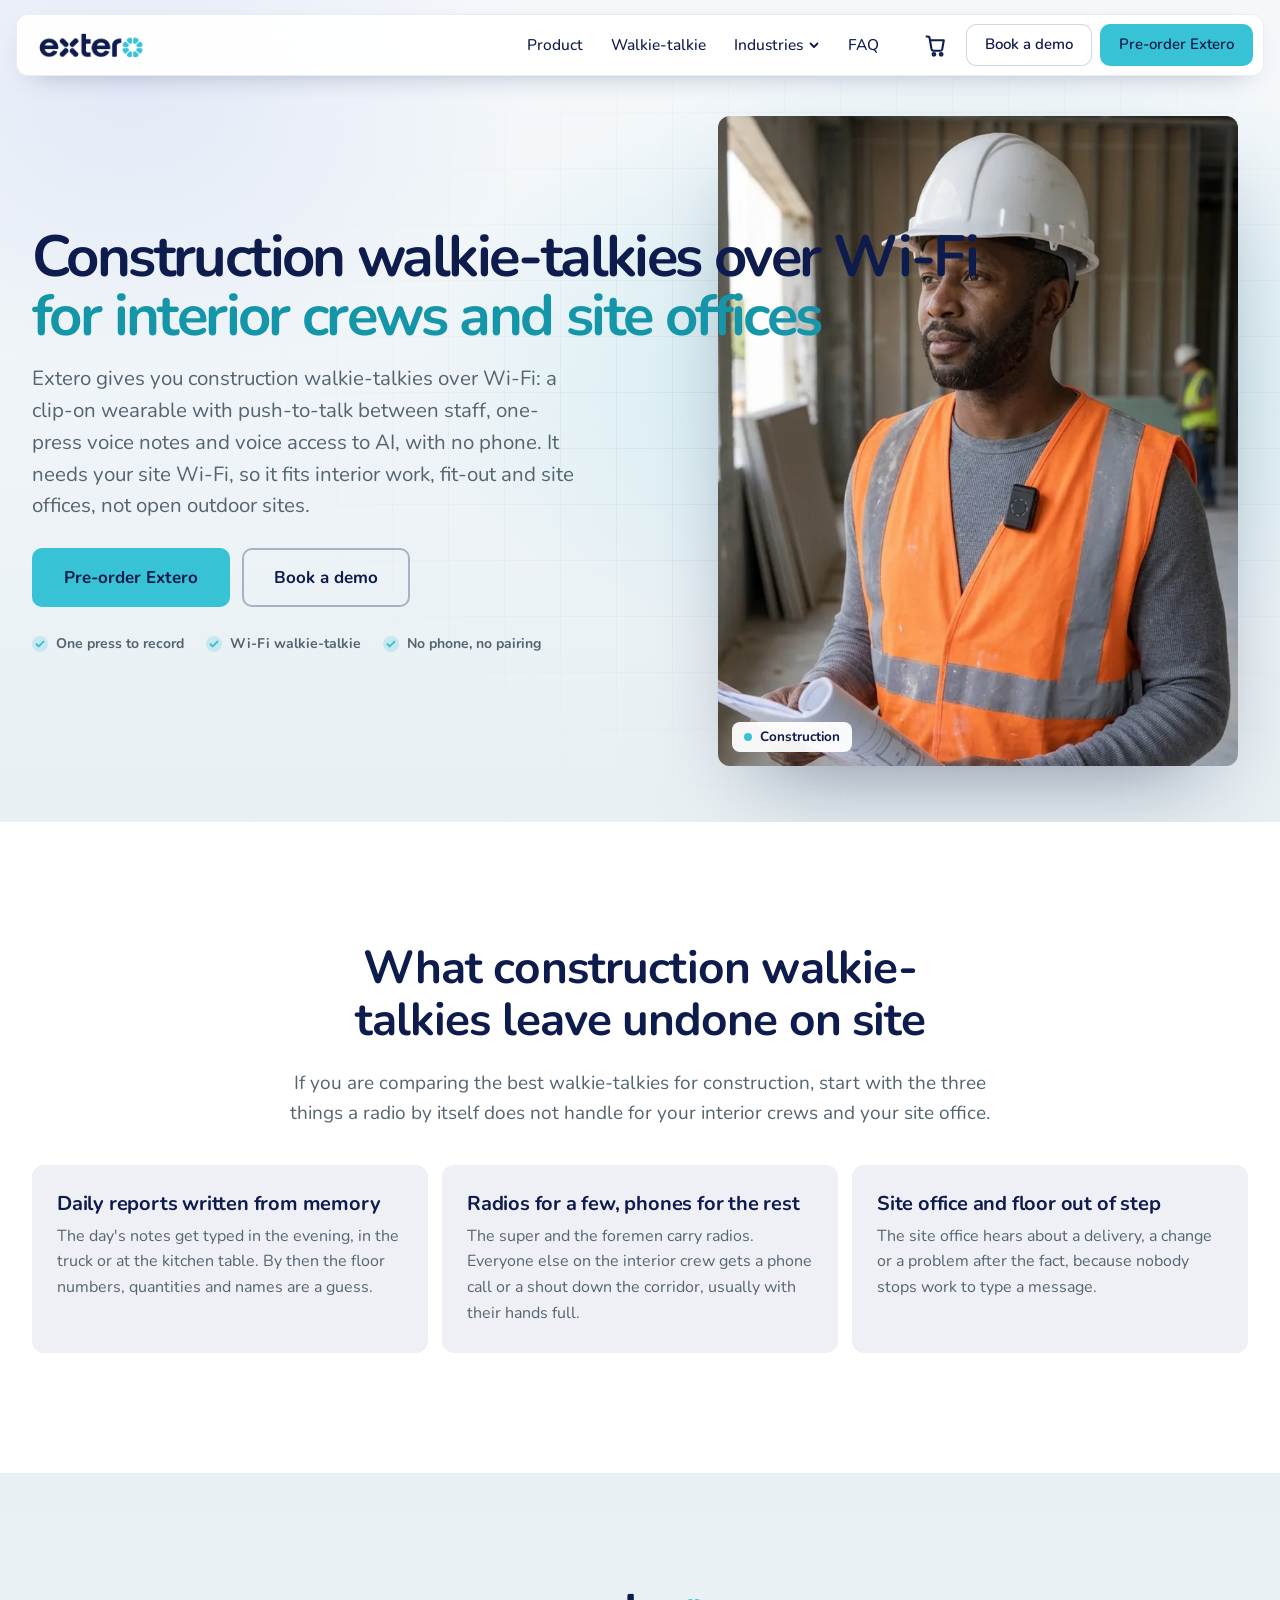
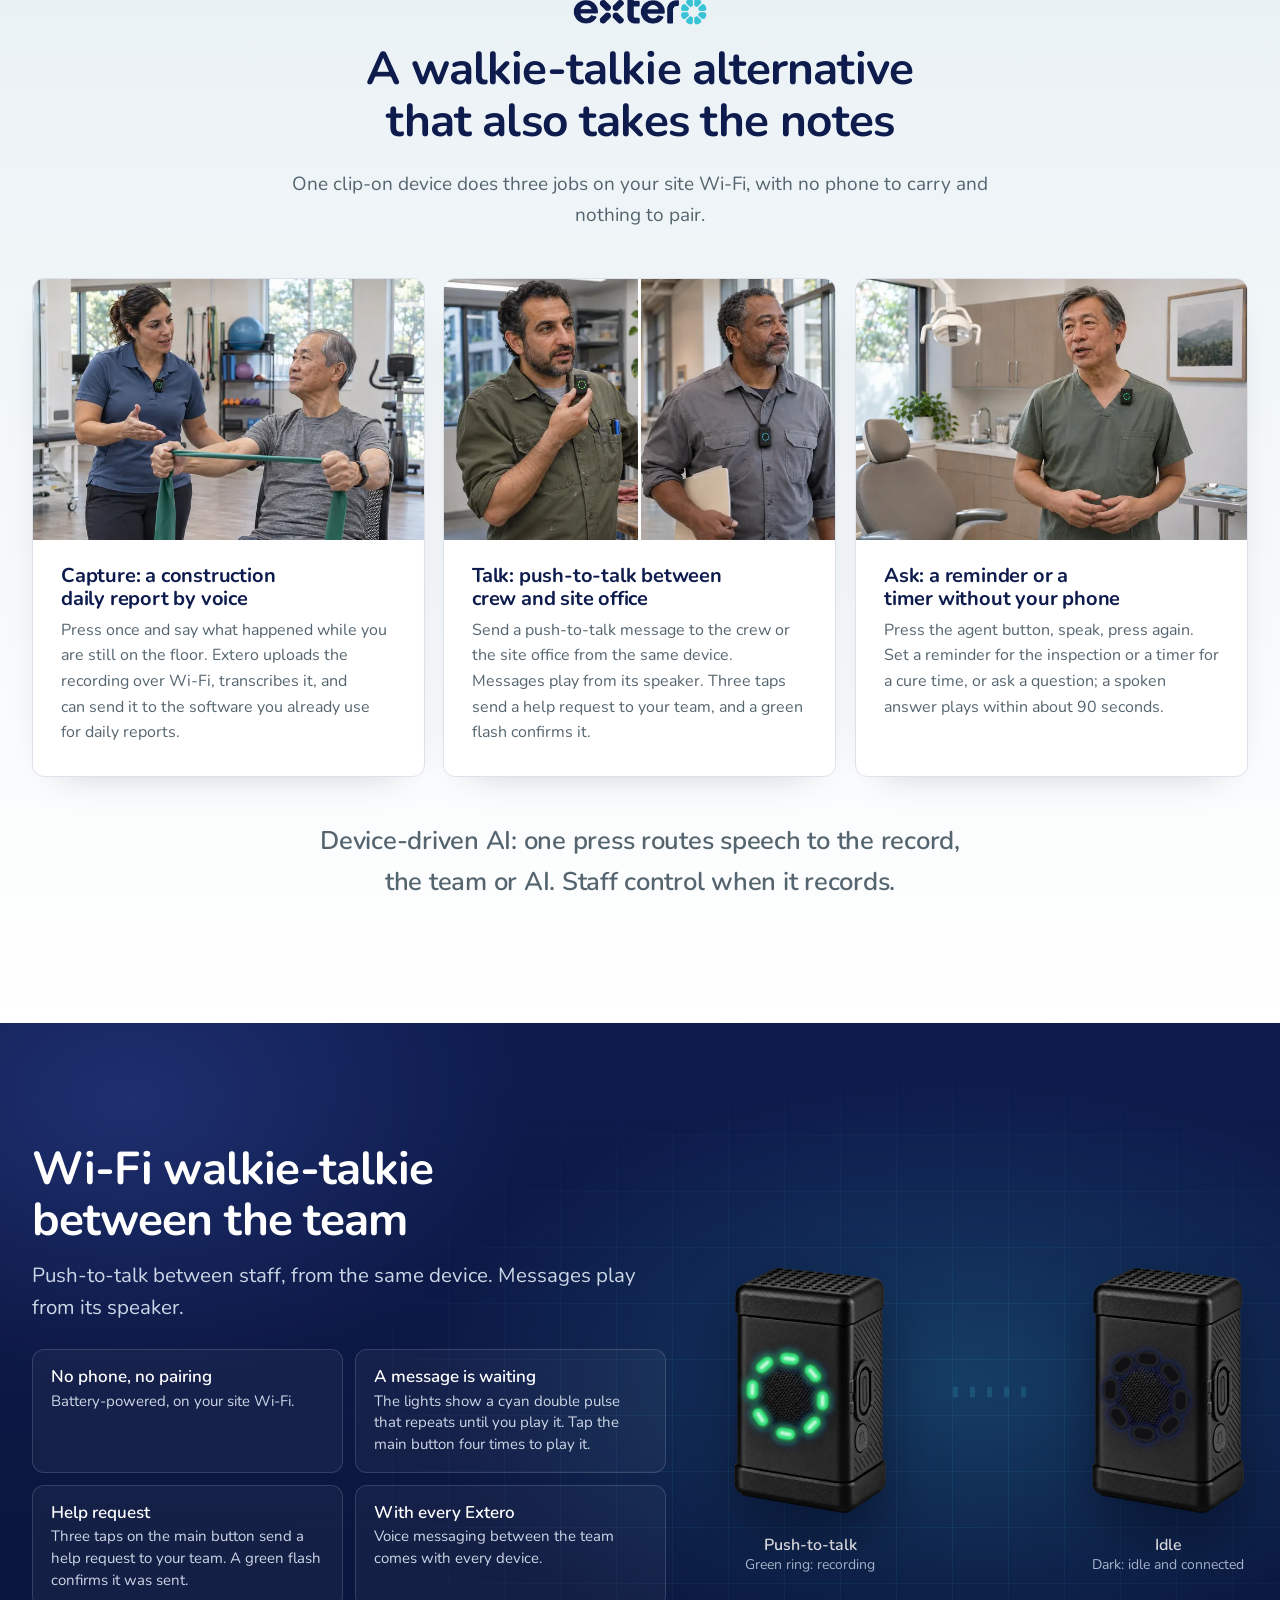
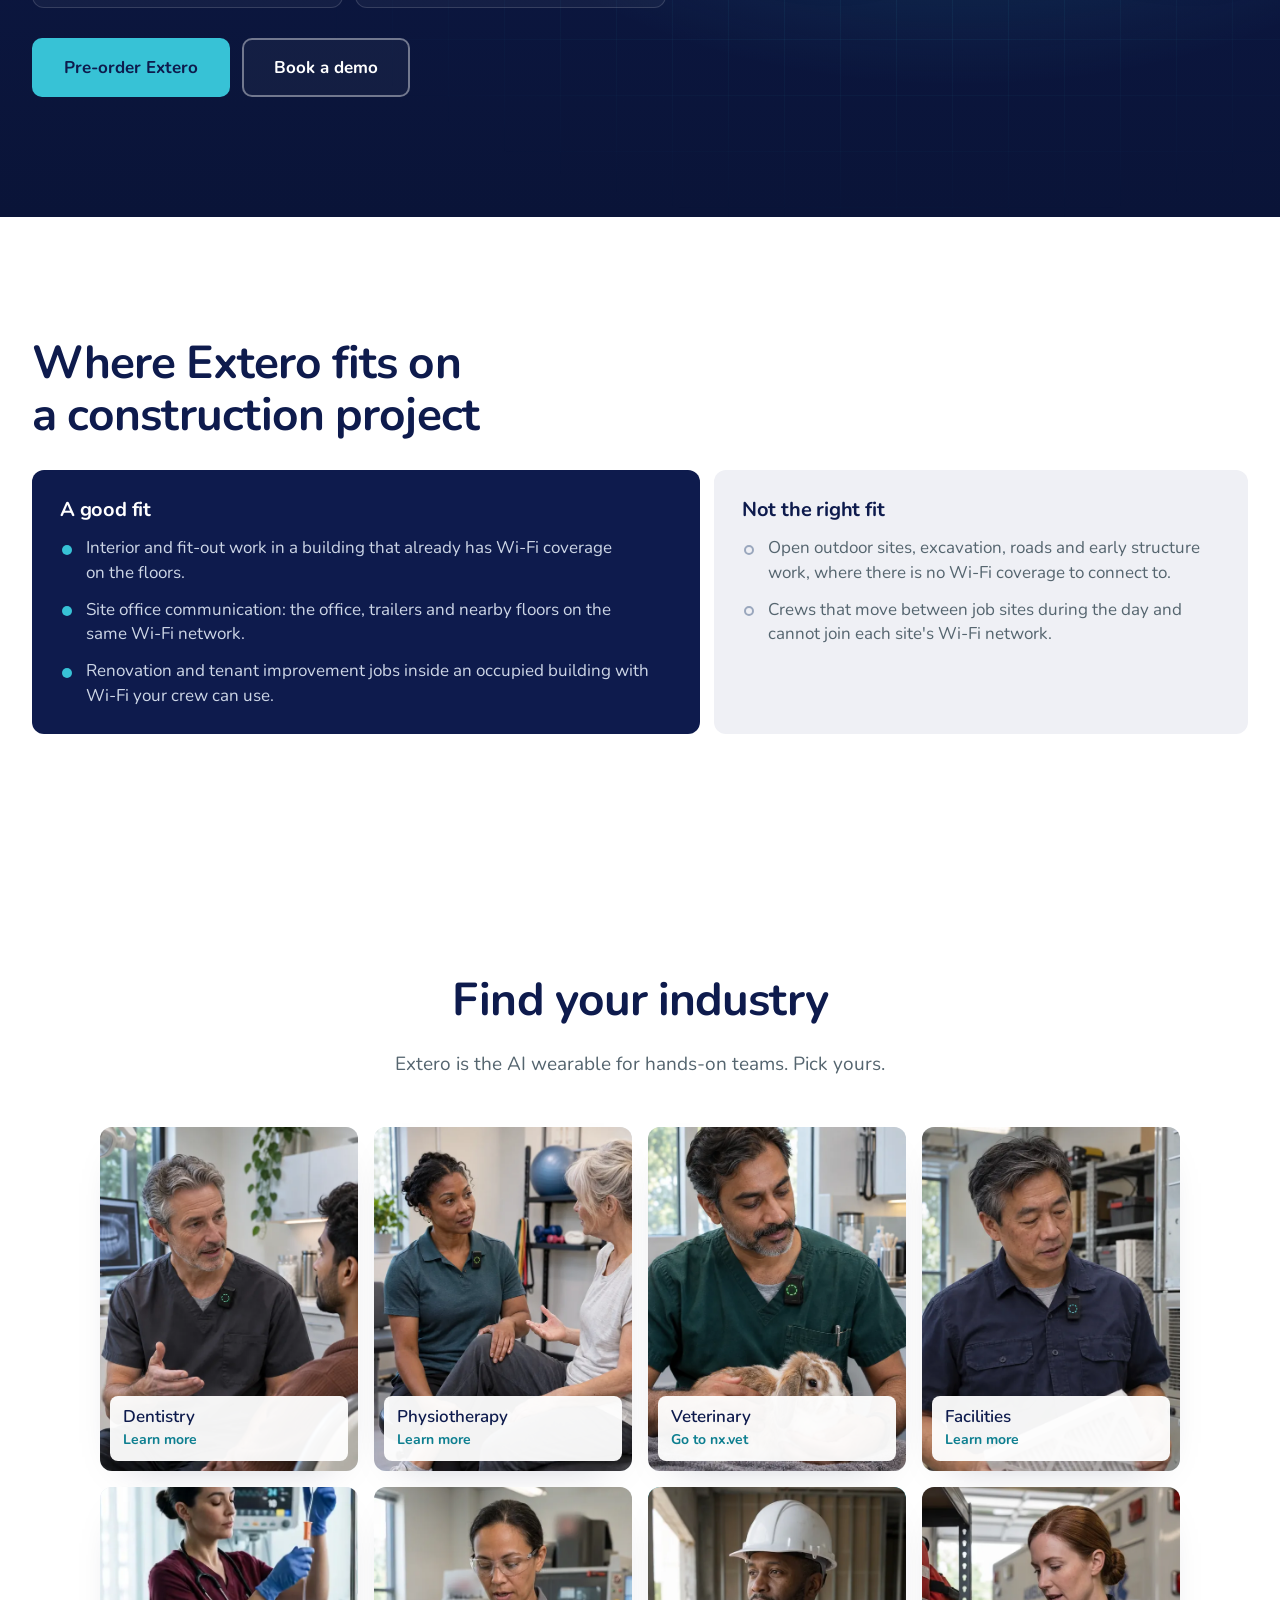
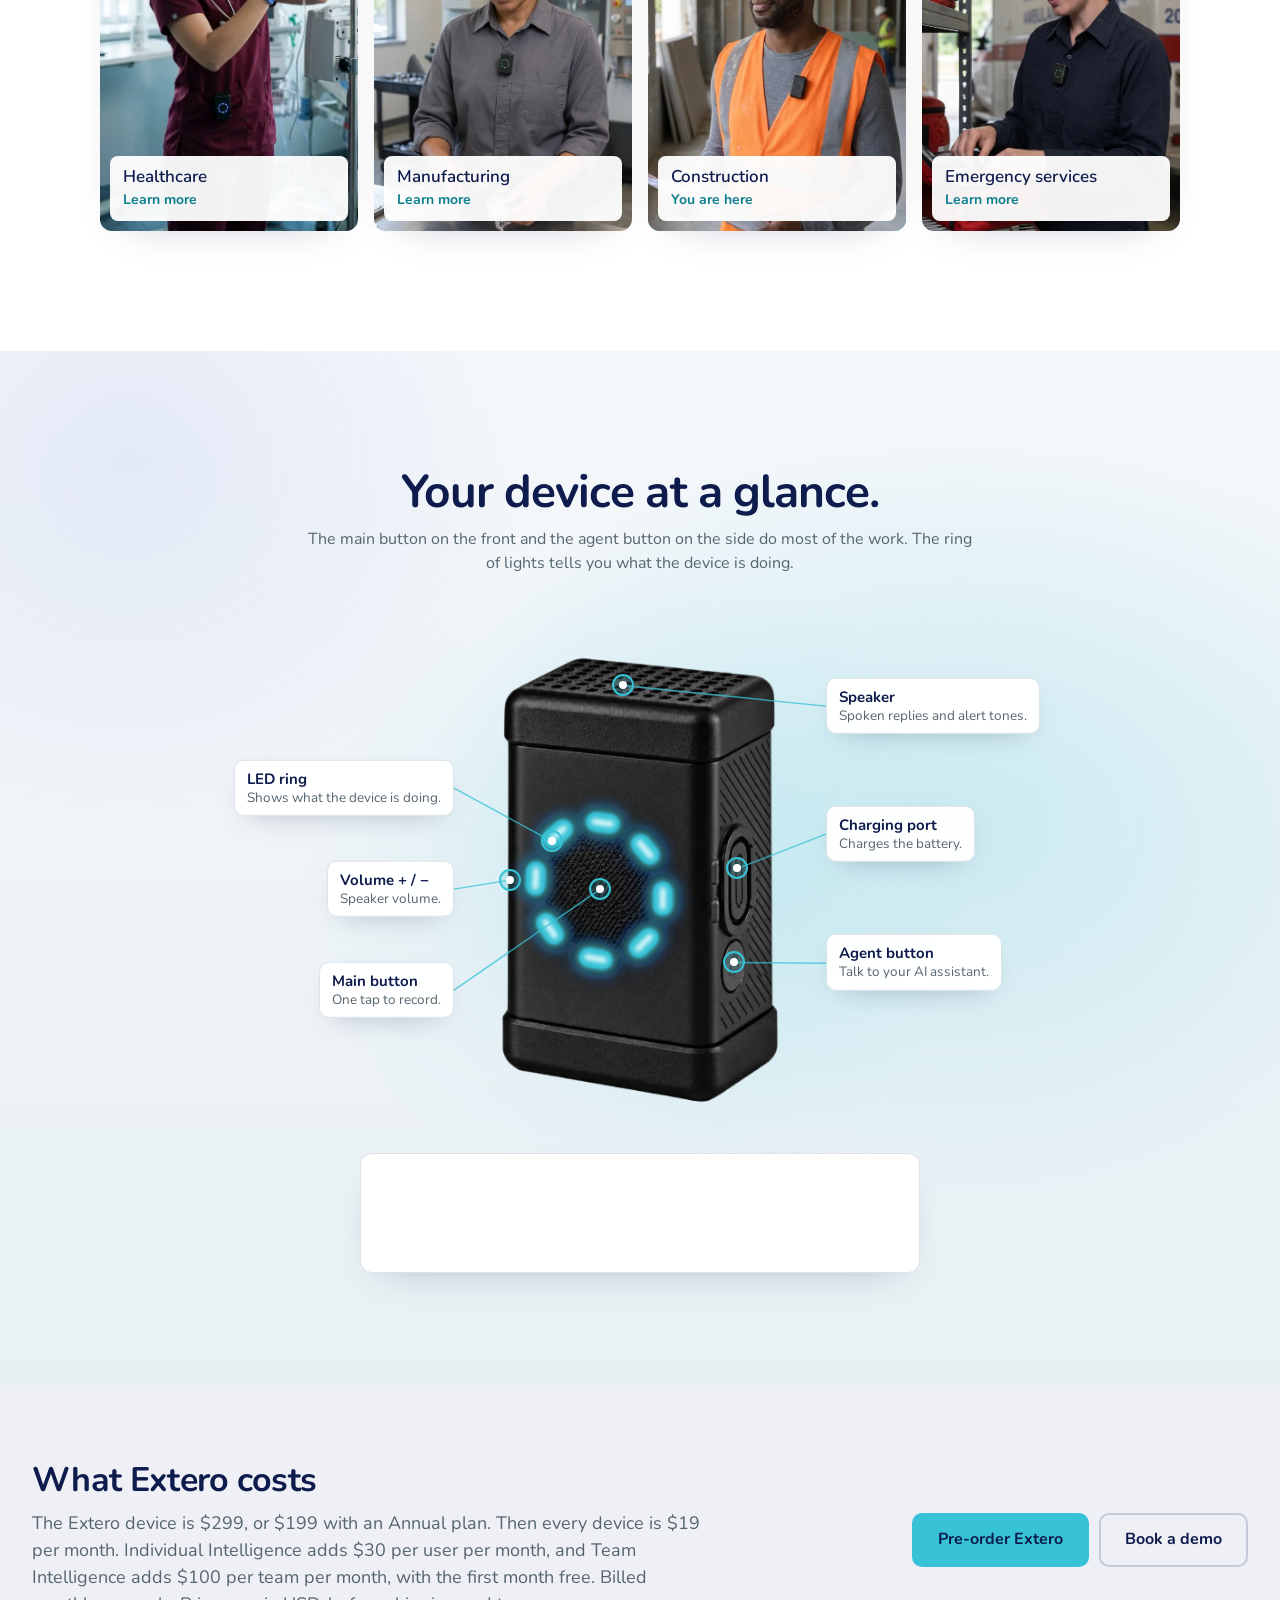
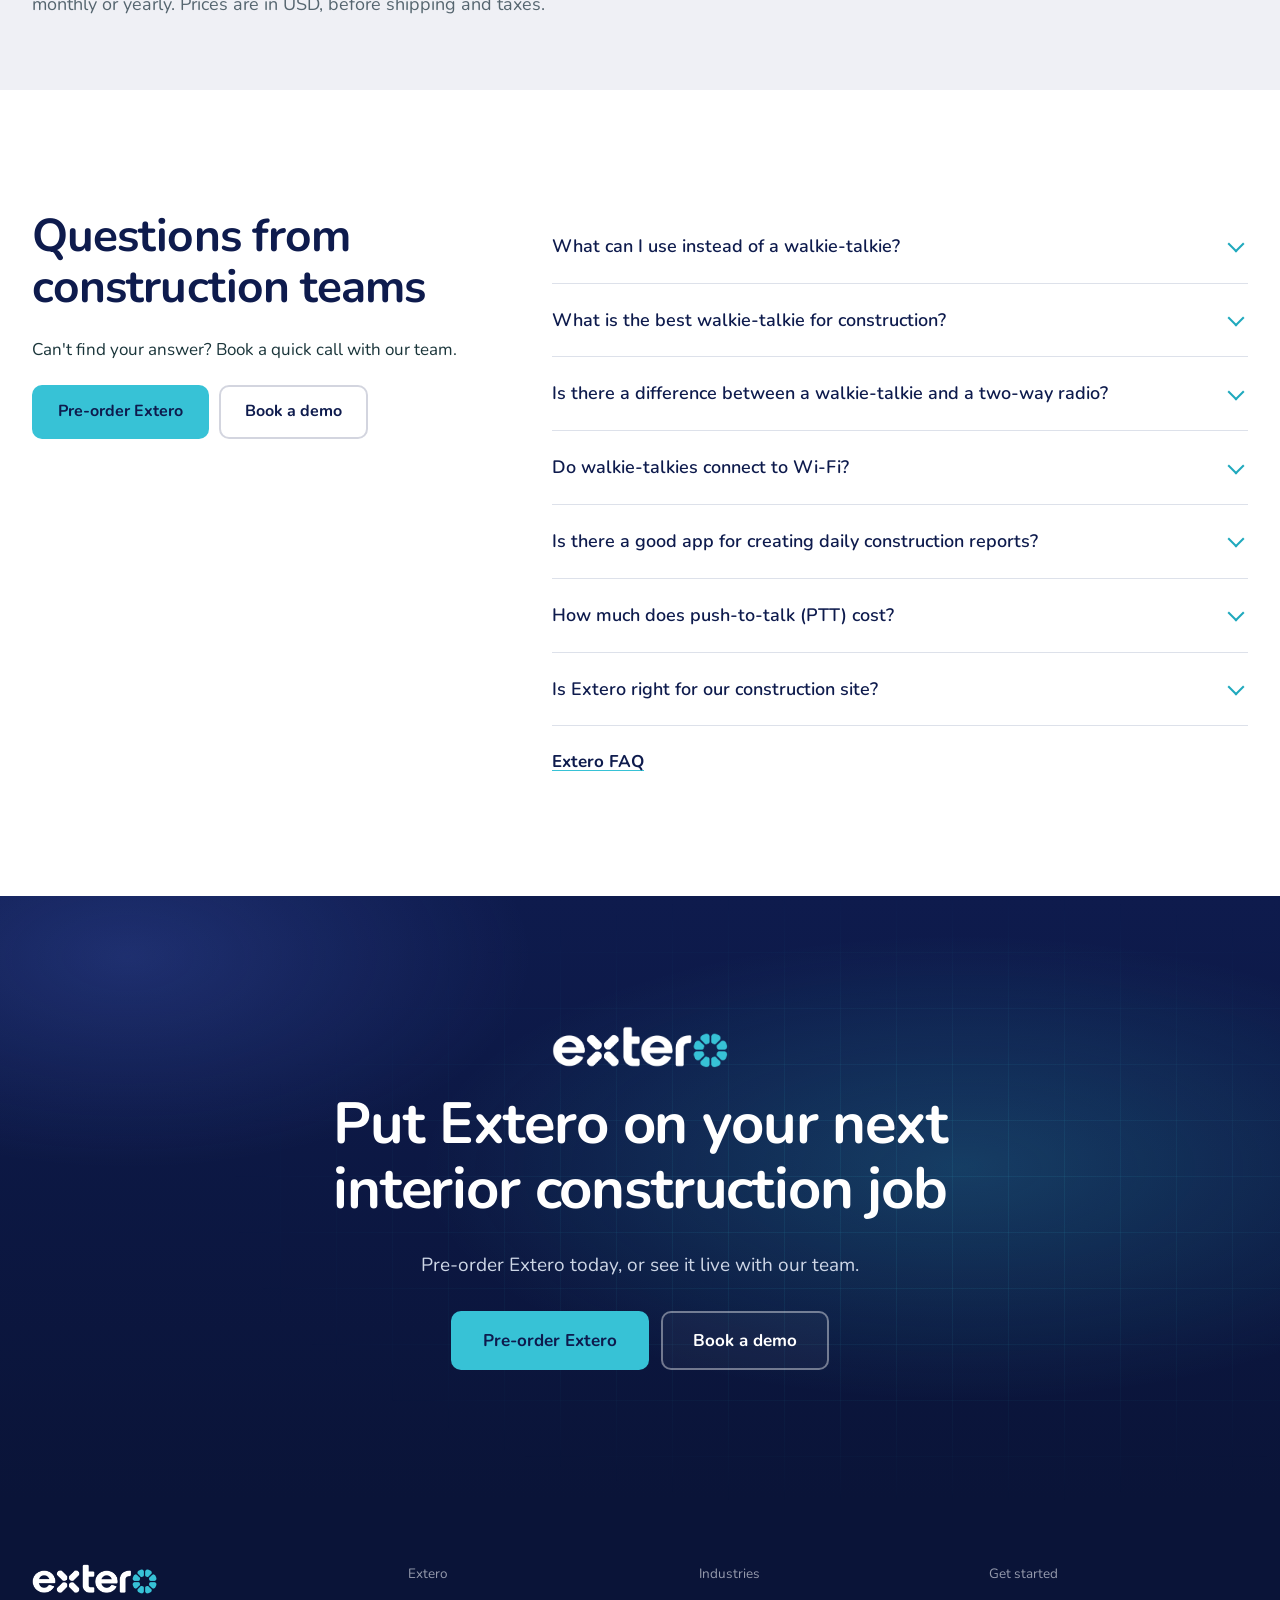
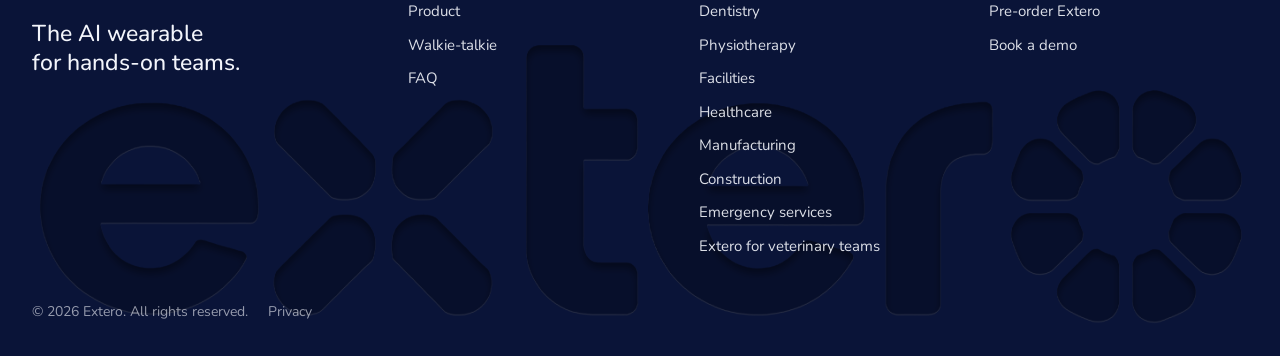
==== commit 92c7f1e1: "Preview: each industry page has its own content (title, problems, three jobs, fit, price, questions)" ====
--- a/construction/index.html
+++ b/construction/index.html
@@ -4,22 +4,22 @@
 <meta charset="utf-8">
 <meta name="viewport" content="width=device-width, initial-scale=1">
 <meta name="robots" content="noindex, nofollow">
-<title>Extero: the AI wearable for construction teams</title>
-<meta name="description" content="Extero is the AI wearable for construction teams: take notes hands-free, talk to your team with a Wi-Fi walkie-talkie and ask AI. No phone needed.">
+<title>Construction walkie-talkies over Wi-Fi | Extero</title>
+<meta name="description" content="Construction walkie-talkies over Wi-Fi: a clip-on wearable for interior crews and site offices. Push-to-talk, voice notes and AI, with no phone.">
 <link rel="canonical" href="https://extero.ai/construction/">
 <meta name="theme-color" content="#0e1b4d">
 <meta property="og:type" content="website">
 <meta property="og:site_name" content="Extero">
-<meta property="og:title" content="Extero: the AI wearable for construction teams">
-<meta property="og:description" content="Take notes hands-free, talk to your team with a Wi-Fi walkie-talkie and ask AI. No phone needed.">
+<meta property="og:title" content="Construction walkie-talkies over Wi-Fi | Extero">
+<meta property="og:description" content="Construction walkie-talkies over Wi-Fi: a clip-on wearable for interior crews and site offices. Push-to-talk, voice notes and AI, with no phone.">
 <meta property="og:url" content="https://extero.ai/construction/">
 <meta property="og:image" content="https://extero.ai/assets/img/og-extero.jpg">
 <meta property="og:image:width" content="1200">
 <meta property="og:image:height" content="630">
 <meta property="og:image:alt" content="Extero worn by a dentist, a maintenance technician, a physiotherapist and a machinist">
 <meta name="twitter:card" content="summary_large_image">
-<meta name="twitter:title" content="Extero: the AI wearable for construction teams">
-<meta name="twitter:description" content="Take notes hands-free, talk to your team with a Wi-Fi walkie-talkie and ask AI. No phone needed.">
+<meta name="twitter:title" content="Construction walkie-talkies over Wi-Fi | Extero">
+<meta name="twitter:description" content="Construction walkie-talkies over Wi-Fi: a clip-on wearable for interior crews and site offices. Push-to-talk, voice notes and AI, with no phone.">
 <meta name="twitter:image" content="https://extero.ai/assets/img/og-extero.jpg">
 <link rel="icon" href="/favicon.ico" sizes="48x48">
 <link rel="icon" type="image/svg+xml" href="/assets/img/favicon.svg">
@@ -36,6 +36,7 @@
 <link rel="stylesheet" href="/assets/theme/nx-extero-home.css?v=05bd329d">
 <link rel="stylesheet" href="/assets/theme/nx-polish.css?v=e7da2233">
 <link rel="stylesheet" href="/css/home.css?v=0f66df05">
+<link rel="stylesheet" href="/css/topic.css?v=6e5ee9d1">
 </head>
 <!-- Generated by build.mjs from index.html (industry page: Construction). Do not edit: change index.html or build.mjs and run it again. -->
 <body data-demo-url="https://calendar.app.google/ThBtd39a37VWiKsW6">
@@ -93,12 +94,12 @@
 <div class="nxh-root nxx nxx-light nxx-pre xo" style="--nxx-device:url('/assets/theme/nx-extero-device-480.webp');--nxx-led-mask:url('/assets/theme/nx-extero-led-mask.png')">
 
 <!-- ATTENTION: the product, worn in several industries -->
-<section class="nxx-hero nxh-hero" id="top" aria-label="Extero, the AI wearable for construction teams">
+<section class="nxx-hero nxh-hero" id="top" aria-label="Construction walkie-talkies over Wi-Fi for interior crews and site offices">
   <div class="nxx-bg" aria-hidden="true"></div>
   <div class="nxh-wrap nxx-hero-grid">
     <div class="nxx-hero-inner">
-      <h1>Extero, the AI wearable<br><span>for construction teams</span></h1>
-      <p class="nxh-lead">Take notes hands-free, talk to your team and ask AI. No phone needed. Use <strong>Extero</strong> with your existing software.</p>
+      <h1 class="xo-ind-h1">Construction walkie-talkies over Wi-Fi<br><span>for interior crews and site offices</span></h1>
+      <p class="nxh-lead">Extero gives you construction walkie-talkies over Wi-Fi: a clip-on wearable with push-to-talk between staff, one-press voice notes and voice access to AI, with no phone. It needs your site Wi-Fi, so it fits interior work, fit-out and site offices, not open outdoor sites.</p>
       <div class="nxh-hero-actions">
         <a class="nxh-btn nxh-btn-primary nxh-btn-lg" href="/products/extero/">Pre-order Extero</a>
         <a class="nxh-btn nxh-btn-outline-light nxh-btn-lg" href="#" data-demo>Book a demo</a>
@@ -118,18 +119,33 @@
   </div>
 </section>
 
+<!-- INDUSTRY: the problem, in the buyer's words (_content/industries/construction.json) -->
+<section class="nxh-section xo-probs" id="why" style="background:#fff">
+  <div class="nxh-wrap">
+    <div class="nxh-section-head nxh-center nxh-reveal">
+      <h2>What construction walkie-talkies leave undone on site</h2>
+      <p>If you are comparing the best walkie-talkies for construction, start with the three things a radio by itself does not handle for your interior crews and your site office.</p>
+    </div>
+    <div class="nxh-benefit-grid xo-probs-grid">
+      <article class="nxh-benefit nxh-reveal"><h3>Daily reports written from memory</h3><p>The day's notes get typed in the evening, in the truck or at the kitchen table. By then the floor numbers, quantities and names are a guess.</p></article>
+      <article class="nxh-benefit nxh-reveal"><h3>Radios for a few, phones for the rest</h3><p>The super and the foremen carry radios. Everyone else on the interior crew gets a phone call or a shout down the corridor, usually with their hands full.</p></article>
+      <article class="nxh-benefit nxh-reveal"><h3>Site office and floor out of step</h3><p>The site office hears about a delivery, a change or a problem after the fact, because nobody stops work to type a message.</p></article>
+    </div>
+  </div>
+</section>
+
 <!-- INTEREST: what it does -->
 <section class="nxx-jobs nxx-dark" id="how-it-works">
   <div class="nxh-wrap">
     <div class="nxh-section-head nxh-reveal">
       <span class="nx-xmark nx-xmark-head" aria-hidden="true"></span>
-      <h2>One device, three jobs</h2>
-      <p>Capture notes, talk to your team and ask AI.</p>
+      <h2>A walkie-talkie alternative that also takes the notes</h2>
+      <p>One clip-on device does three jobs on your site Wi-Fi, with no phone to carry and nothing to pair.</p>
     </div>
     <div class="nxx-jobs-grid">
-      <article class="nxx-job nxh-reveal"><img class="xo-job-img" data-job="capture" src="/assets/img/job-home-capture.webp" width="720" height="480" loading="lazy" decoding="async" alt="A physiotherapist guides a patient through a resistance band exercise, Extero clipped to her polo shirt"><h3>Capture: hands-free notes</h3><p>One press to record. Wi-Fi upload, transcripts, and a push to the software you already use.</p></article>
-      <article class="nxx-job nxh-reveal"><img class="xo-job-img" data-job="talk" src="/assets/img/job-home-talk.webp" width="720" height="480" loading="lazy" decoding="async" alt="Two colleagues on a voice message: a technician speaks into his Extero in the workshop, the other hears it in the lobby with the ring cyan"><h3>Talk: team voice</h3><p>Push-to-talk between staff, from the same device. Messages play from its speaker.</p></article>
-      <article class="nxx-job nxh-reveal"><img class="xo-job-img" data-job="ask" src="/assets/img/job-home-ask.webp" width="720" height="480" loading="lazy" decoding="async" alt="A dentist speaks to the Extero clipped to his scrubs"><h3>Ask: voice access to AI</h3><p>Voice questions and commands to AI, like setting a reminder or a timer.</p></article>
+      <article class="nxx-job nxh-reveal"><img class="xo-job-img" data-job="capture" src="/assets/img/job-home-capture.webp" width="720" height="480" loading="lazy" decoding="async" alt="A physiotherapist guides a patient through a resistance band exercise, Extero clipped to her polo shirt"><h3>Capture: a construction daily report by voice</h3><p>Press once and say what happened while you are still on the floor. Extero uploads the recording over Wi-Fi, transcribes it, and can send it to the software you already use for daily reports.</p></article>
+      <article class="nxx-job nxh-reveal"><img class="xo-job-img" data-job="talk" src="/assets/img/job-home-talk.webp" width="720" height="480" loading="lazy" decoding="async" alt="Two colleagues on a voice message: a technician speaks into his Extero in the workshop, the other hears it in the lobby with the ring cyan"><h3>Talk: push-to-talk between crew and site office</h3><p>Send a push-to-talk message to the crew or the site office from the same device. Messages play from its speaker. Three taps send a help request to your team, and a green flash confirms it.</p></article>
+      <article class="nxx-job nxh-reveal"><img class="xo-job-img" data-job="ask" src="/assets/img/job-home-ask.webp" width="720" height="480" loading="lazy" decoding="async" alt="A dentist speaks to the Extero clipped to his scrubs"><h3>Ask: a reminder or a timer without your phone</h3><p>Press the agent button, speak, press again. Set a reminder for the inspection or a timer for a cure time, or ask a question; a spoken answer plays within about 90 seconds.</p></article>
     </div>
     <p class="nxx-scribe-lead nxh-reveal">Device-driven AI: one press routes speech to the record, the team or AI. Staff control when it records.</p>
   </div>
@@ -161,6 +177,32 @@
   </div>
 </section>
 
+<!-- INDUSTRY: where it fits, and where it does not -->
+<section class="nxh-section xo-fit" id="fit" style="background:#fff">
+  <div class="nxh-wrap">
+    <div class="nxh-section-head nxh-reveal">
+      <h2>Where Extero fits on a construction project</h2>
+    </div>
+    <div class="xo-fit-grid">
+      <div class="xo-fit-col xo-fit-yes nxh-reveal">
+        <h3>A good fit</h3>
+        <ul>
+          <li>Interior and fit-out work in a building that already has Wi-Fi coverage on the floors.</li>
+          <li>Site office communication: the office, trailers and nearby floors on the same Wi-Fi network.</li>
+          <li>Renovation and tenant improvement jobs inside an occupied building with Wi-Fi your crew can use.</li>
+        </ul>
+      </div>
+      <div class="xo-fit-col xo-fit-no nxh-reveal">
+        <h3>Not the right fit</h3>
+        <ul>
+          <li>Open outdoor sites, excavation, roads and early structure work, where there is no Wi-Fi coverage to connect to.</li>
+          <li>Crews that move between job sites during the day and cannot join each site's Wi-Fi network.</li>
+        </ul>
+      </div>
+    </div>
+  </div>
+</section>
+
 <!-- INTEREST: industries -->
 <section class="nxh-section xo-inds" id="industries">
   <div class="nxh-wrap">
@@ -217,24 +259,14 @@
   </div>
 </section>
 
-<!-- DESIRE: built for the floor -->
-<section class="nxh-section nxx-floor" id="floor">
-  <div class="nxh-wrap nxx-floor-grid">
-    <figure class="nxx-floor-photo nxh-reveal">
-      <img src="/assets/theme/nx-extero-lab-720.jpg" width="720" height="1080" loading="lazy" decoding="async" alt="A technician inspects an Extero under a magnifier lamp, a row of devices with lit rings on the bench">
-      <figcaption><span class="nxh-nxdot"></span>Designed, assembled and tested in Canada</figcaption>
-    </figure>
+<!-- ACTION: the price, in the words of the product page (read from products/extero/index.html) -->
+<section class="nxh-section xo-price" id="pricing">
+  <div class="nxh-wrap xo-price-in nxh-reveal">
     <div>
-      <h2 class="nxh-reveal">Built for the floor</h2>
-      <p class="nxh-reveal" style="color:var(--muted);font-size:19px">Our own battery-powered hardware on site Wi-Fi. No phone, no pairing, managed as a fleet. It stays clipped on all day, so a forgotten phone never means a missed record.</p>
-      <div class="nxh-benefit-grid">
-        <article class="nxh-benefit nxh-reveal"><span class="nxh-ico"><svg viewBox="0 0 24 24"><rect x="7" y="2" width="10" height="20" rx="3"/><path d="M11 18h2"/></svg></span><h3>No phone needed</h3><p>Battery-powered, on your site Wi-Fi.</p></article>
-        <article class="nxh-benefit nxh-reveal"><span class="nxh-ico"><svg viewBox="0 0 24 24"><path d="M4 12h6M14 12h6M10 9l-3 3 3 3M14 9l3 3-3 3"/></svg></span><h3>Works with your software</h3><p>Send recordings anywhere with the API, webhooks or the MCP server.</p></article>
-        <article class="nxh-benefit nxh-reveal"><span class="nxh-ico"><svg viewBox="0 0 24 24"><path d="M12 3l7 3v6c0 4.5-3 7.7-7 9-4-1.3-7-4.5-7-9V6z"/><path d="M9 12l2 2 4-4"/></svg></span><h3>Private by design</h3><p>Data goes only to the systems you choose.</p></article>
-        <article class="nxh-benefit nxh-reveal"><span class="nxh-ico"><svg viewBox="0 0 24 24"><circle cx="9" cy="8" r="3"/><circle cx="17" cy="9" r="2.3"/><path d="M3 20c0-3.3 2.7-6 6-6s6 2.7 6 6M15.5 14.2c2.8 0 5 2.2 5 5"/></svg></span><h3>Shared across the team</h3><p>Each person checks in on the device, so you still know who said what.</p></article>
-      </div>
-      <div class="nxh-product-actions nxh-reveal" style="margin-top:28px"><a class="nxh-btn nxh-btn-primary" href="/products/extero/">Pre-order Extero</a><a class="nxh-btn nxh-btn-ghost" href="#" data-demo>Book a demo</a></div>
-    </div>
+      <h2>What Extero costs</h2>
+      <p>The Extero device is $299, or $199 with an Annual plan. Then every device is $19 per month. Individual Intelligence adds $30 per user per month, and Team Intelligence adds $100 per team per month, with the first month free. Billed monthly or yearly. Prices are in USD, before shipping and taxes.</p>
+    </div>
+    <div class="nxh-product-actions"><a class="nxh-btn nxh-btn-primary" href="/products/extero/">Pre-order Extero</a><a class="nxh-btn nxh-btn-ghost" href="#" data-demo>Book a demo</a></div>
   </div>
 </section>
 
@@ -243,7 +275,7 @@
   <div class="nxh-wrap nxh-faq-grid">
     <div class="nxh-faq-left">
       <div class="nxh-faq-aside">
-        <h2>Extero FAQ</h2>
+        <h2>Questions from construction teams</h2>
         <p>Can't find your answer? Book a quick call with our team.</p>
         <div class="nxh-faq-ctas">
           <a class="nxh-btn nxh-btn-primary" href="/products/extero/">Pre-order Extero</a>
@@ -252,15 +284,14 @@
       </div>
     </div>
     <div class="nxh-faq-list nxh-reveal">
-      <details><summary>What is Extero?</summary><p>Extero is the AI wearable for hands-on teams. It clips on, with a microphone and a speaker built in. Take notes hands-free, talk to your team and ask AI. No phone needed.</p></details>
-      <details><summary>Is Extero a walkie-talkie?</summary><p>Yes. Push-to-talk between staff, from the same device, on your site Wi-Fi. Messages play from its speaker.</p></details>
-      <details><summary>Do I need a phone?</summary><p>No. Extero is battery-powered and works on your site Wi-Fi, with no phone and no pairing.</p></details>
-      <details><summary>Does Extero work with my software?</summary><p>Yes. Use Extero with your existing software: you can send recordings anywhere with the API, webhooks or the MCP server.</p></details>
-      <details><summary>Who decides when it records?</summary><p>Your staff. One press routes speech to the record, the team or AI. Staff control when it records.</p></details>
-      <details><summary>Can staff share one Extero?</summary><p>Yes. Each person checks in on the device, so you still know who said what.</p></details>
-      <details><summary>When will my Extero ship?</summary><p>Extero is on pre-order: your order joins our next shipping batch, and we email you tracking as soon as it ships.</p></details>
-      <details><summary>How do I order?</summary><p>On the <a href="/products/extero/">Extero page</a>, choose your billing period and number of devices, then continue to checkout. You enter your shipping address, pick a delivery option and pay by card on our secure Stripe checkout.</p></details>
-      <details><summary>Where is Extero made?</summary><p>Extero is designed, assembled and tested in Canada.</p></details>
+      <details><summary>What can I use instead of a walkie-talkie?</summary><p>On a job with Wi-Fi coverage, you can use Extero. It is a clip-on wearable with push-to-talk between staff over your site Wi-Fi, with no phone and no pairing. It also records voice notes and takes voice commands for AI.</p></details>
+      <details><summary>What is the best walkie-talkie for construction?</summary><p>It depends on where your crew works. For open outdoor sites, choose a radio that does not depend on Wi-Fi. For interior work, fit-out and site offices with Wi-Fi coverage, Extero adds push-to-talk, voice notes and AI in one clip-on device.</p></details>
+      <details><summary>Is there a difference between a walkie-talkie and a two-way radio?</summary><p>People use the two names for the same kind of handheld push-to-talk radio. Extero is a different kind of device: a wearable that sends push-to-talk voice messages over your site Wi-Fi instead of radio channels.</p></details>
+      <details><summary>Do walkie-talkies connect to Wi-Fi?</summary><p>Most handheld walkie-talkies use radio channels, not Wi-Fi. Extero is a Wi-Fi walkie-talkie: you connect it to your site Wi-Fi from the Extero app over Bluetooth, and after that it works with no phone.</p></details>
+      <details><summary>Is there a good app for creating daily construction reports?</summary><p>Extero is not a report app. It records what you say with one press, transcribes it, and can send the recording to the software you already use through the API, webhooks or the MCP server.</p></details>
+      <details><summary>How much does push-to-talk (PTT) cost?</summary><p>For Extero, the device is $299, or $199 with an Annual plan, then $19 per device per month, in USD before shipping and taxes. Voice messaging between the team comes with every device. Most teams need one Extero for each person working that day, not one for every employee.</p></details>
+      <details><summary>Is Extero right for our construction site?</summary><p>It is if the people who need it work where your site Wi-Fi reaches: interior floors, fit-out areas and the site office. It is not the right tool for open outdoor sites or anywhere without Wi-Fi coverage, because it does not work without Wi-Fi.</p></details>
+      <p class="xo-faq-all"><a href="/faq/">Extero FAQ</a></p>
     </div>
   </div>
 </section>
@@ -270,7 +301,7 @@
   <div class="nxh-hero-bg" aria-hidden="true"></div>
   <div class="nxh-wrap nxh-closing-inner nxh-reveal">
     <span class="nx-xmark nx-xmark-head" aria-hidden="true"></span>
-    <h2>The AI wearable for construction teams.</h2>
+    <h2>Put Extero on your next interior construction job</h2>
     <p>Pre-order Extero today, or see it live with our team.</p>
     <div class="nxh-hero-actions nxh-center">
       <a class="nxh-btn nxh-btn-primary nxh-btn-lg" href="/products/extero/">Pre-order Extero</a>
@@ -483,6 +514,7 @@
 <!-- BF:end -->
 
 <script src="/js/analytics.js?v=6c5a298e" defer></script>
+<script type="application/ld+json">{"@context":"https://schema.org","@type":"FAQPage","mainEntity":[{"@type":"Question","name":"What can I use instead of a walkie-talkie?","acceptedAnswer":{"@type":"Answer","text":"On a job with Wi-Fi coverage, you can use Extero. It is a clip-on wearable with push-to-talk between staff over your site Wi-Fi, with no phone and no pairing. It also records voice notes and takes voice commands for AI."}},{"@type":"Question","name":"What is the best walkie-talkie for construction?","acceptedAnswer":{"@type":"Answer","text":"It depends on where your crew works. For open outdoor sites, choose a radio that does not depend on Wi-Fi. For interior work, fit-out and site offices with Wi-Fi coverage, Extero adds push-to-talk, voice notes and AI in one clip-on device."}},{"@type":"Question","name":"Is there a difference between a walkie-talkie and a two-way radio?","acceptedAnswer":{"@type":"Answer","text":"People use the two names for the same kind of handheld push-to-talk radio. Extero is a different kind of device: a wearable that sends push-to-talk voice messages over your site Wi-Fi instead of radio channels."}},{"@type":"Question","name":"Do walkie-talkies connect to Wi-Fi?","acceptedAnswer":{"@type":"Answer","text":"Most handheld walkie-talkies use radio channels, not Wi-Fi. Extero is a Wi-Fi walkie-talkie: you connect it to your site Wi-Fi from the Extero app over Bluetooth, and after that it works with no phone."}},{"@type":"Question","name":"Is there a good app for creating daily construction reports?","acceptedAnswer":{"@type":"Answer","text":"Extero is not a report app. It records what you say with one press, transcribes it, and can send the recording to the software you already use through the API, webhooks or the MCP server."}},{"@type":"Question","name":"How much does push-to-talk (PTT) cost?","acceptedAnswer":{"@type":"Answer","text":"For Extero, the device is $299, or $199 with an Annual plan, then $19 per device per month, in USD before shipping and taxes. Voice messaging between the team comes with every device. Most teams need one Extero for each person working that day, not one for every employee."}},{"@type":"Question","name":"Is Extero right for our construction site?","acceptedAnswer":{"@type":"Answer","text":"It is if the people who need it work where your site Wi-Fi reaches: interior floors, fit-out areas and the site office. It is not the right tool for open outdoor sites or anywhere without Wi-Fi coverage, because it does not work without Wi-Fi."}}]}</script>
 <script type="application/ld+json">{"@context":"https://schema.org","@type":"BreadcrumbList","itemListElement":[{"@type":"ListItem","position":1,"name":"Extero","item":"https://extero.ai/"},{"@type":"ListItem","position":2,"name":"Construction","item":"https://extero.ai/construction/"}]}</script>
 <script src="/js/site.js?v=1f452d80" defer></script>
 <script src="/assets/theme/nx-extero-home.js?v=ea100799" defer></script>
--- a/css/topic.css
+++ b/css/topic.css
@@ -0,0 +1,53 @@
+/* Topic pages only: /walkie-talkie/ and /faq/ (written by _tools/make-topic-pages.mjs). Loaded after home.css. */
+
+/* The first section starts under the floating header */
+.xo .xo-topic-hero{padding-top:clamp(112px,11vw,140px)}
+.xo .xo-topic-top{padding-top:clamp(120px,12vw,150px)}
+.xo-talk h1{color:#fff;margin:0 0 14px;font-size:clamp(34px,4.6vw,54px);line-height:1.06;letter-spacing:-.02em}
+
+/* The page you are on, in the header, the phone menu and the footer */
+.hd-nav>a[aria-current],.hd-menu nav>a[aria-current]{color:var(--cyan-2,#1f9fb3)}
+.ft a[aria-current]{color:#fff}
+
+/* What the lights mean: the ring is drawn in the colour the device shows */
+.xo-lights .nxh-ico svg circle{fill:none;stroke-width:2.6}
+.xo-lights-note{margin:22px 0 0;color:var(--muted);font-size:16px}
+
+/* FAQ: group titles, and the link to every question under the short list */
+.xo-faq .nxh-faq-aside h1{margin:0 0 12px;color:var(--navy);font-size:clamp(34px,4.4vw,52px);line-height:1.06;letter-spacing:-.02em}
+.xo-faq-group{margin:44px 0 4px;color:var(--navy);font-size:22px;line-height:1.2;letter-spacing:-.01em}
+.xo-faq-group:first-child{margin-top:0}
+.xo-faq-all{margin:22px 0 0}
+.xo-faq-all a{font-weight:700;color:var(--navy);text-decoration:underline;text-decoration-color:var(--cyan);text-underline-offset:4px}
+
+/* ---------- Industry pages (written by _tools/make-industry-pages.mjs from _content/industries/<slug>.json) ---------- */
+/* The heading names what the visitor searched for, so it is longer than the homepage's: a little smaller */
+.xo .xo-ind-h1{font-size:clamp(34px,4.3vw,56px);line-height:1.06}
+/* The problem, in three cards */
+.xo-probs .nxh-section-head{margin-bottom:36px}
+.xo .xo-probs-grid{grid-template-columns:repeat(3,minmax(0,1fr));gap:14px}
+.xo .xo-probs-grid .nxh-benefit{padding:26px 24px;background:var(--bg,#f4f7fb);border-color:transparent}
+.xo .xo-probs-grid .nxh-benefit h3{margin:0 0 8px;font-size:20px;line-height:1.2;letter-spacing:-.01em;color:var(--navy)}
+/* Where it fits, and where it does not */
+.xo-fit .nxh-section-head{margin-bottom:30px}
+.xo-fit-grid{display:grid;grid-template-columns:minmax(0,1.25fr) minmax(0,1fr);gap:14px;align-items:stretch}
+.xo-fit-col{padding:28px 28px 26px;border-radius:12px;background:var(--bg,#f4f7fb)}
+.xo-fit-yes{background:var(--navy);color:#cdd6e6}
+.xo-fit-col h3{margin:0 0 14px;font-size:20px;line-height:1.2;color:var(--navy)}
+.xo-fit-yes h3{color:#fff}
+.xo-fit-col ul{list-style:none;margin:0;padding:0;display:grid;gap:12px}
+.xo-fit-col li{position:relative;padding-left:26px;font-size:17px;line-height:1.45;color:var(--muted)}
+.xo-fit-yes li{color:#cdd6e6}
+.xo-fit-col li::before{content:"";position:absolute;left:2px;top:.5em;width:10px;height:10px;border-radius:50%;background:var(--cyan)}
+.xo-fit-no li::before{background:none;border:2px solid #9aa7bd}
+/* The price, said once */
+.xo-price{padding:clamp(48px,6vw,72px) 0;background:var(--bg,#f4f7fb)}
+.xo-price-in{display:grid;grid-template-columns:minmax(0,1.5fr) auto;gap:32px;align-items:center}
+.xo-price h2{margin:0 0 10px;font-size:clamp(26px,3vw,34px);line-height:1.1;color:var(--navy)}
+.xo-price p{margin:0;max-width:62ch;font-size:18px;line-height:1.5;color:var(--muted)}
+.xo-price .nxh-product-actions{display:flex;flex-wrap:wrap;gap:10px}
+@media (max-width:900px){
+  .xo .xo-probs-grid{grid-template-columns:1fr}
+  .xo-fit-grid{grid-template-columns:1fr}
+  .xo-price-in{grid-template-columns:1fr;gap:20px}
+}
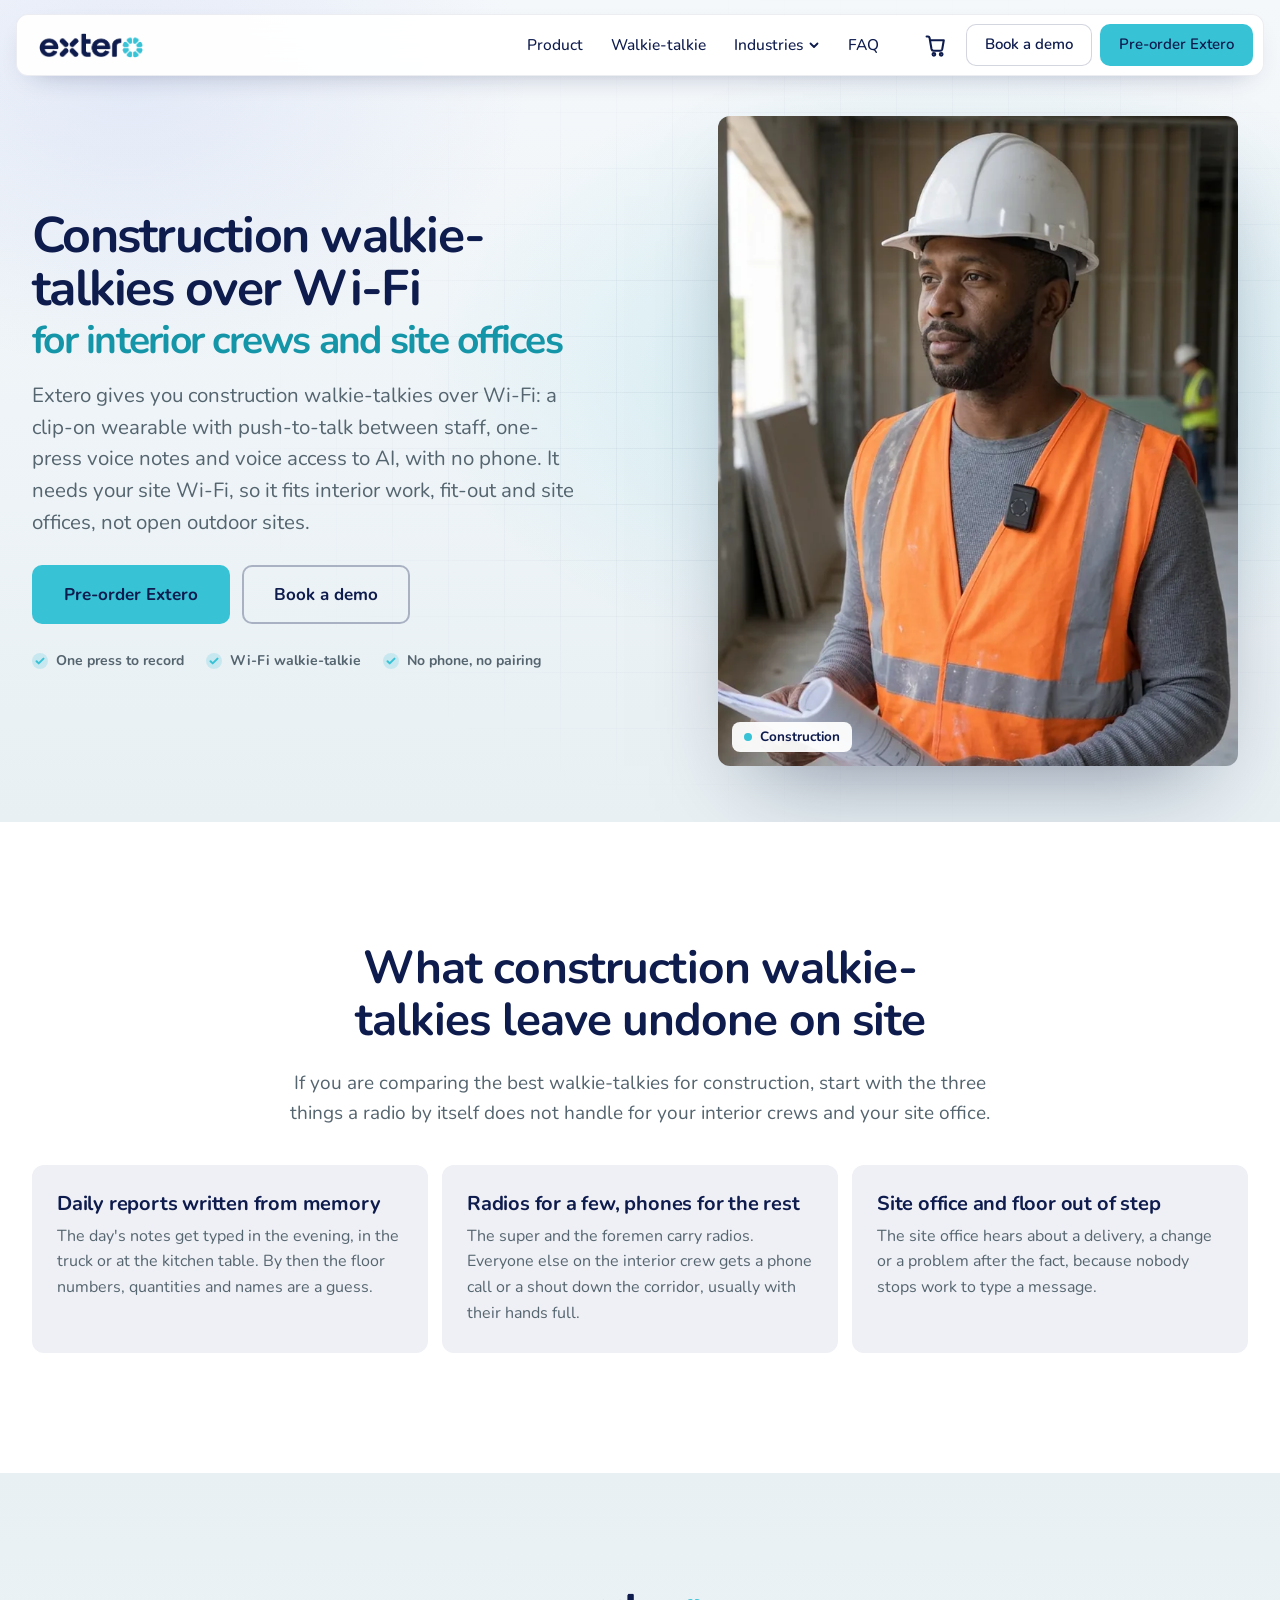
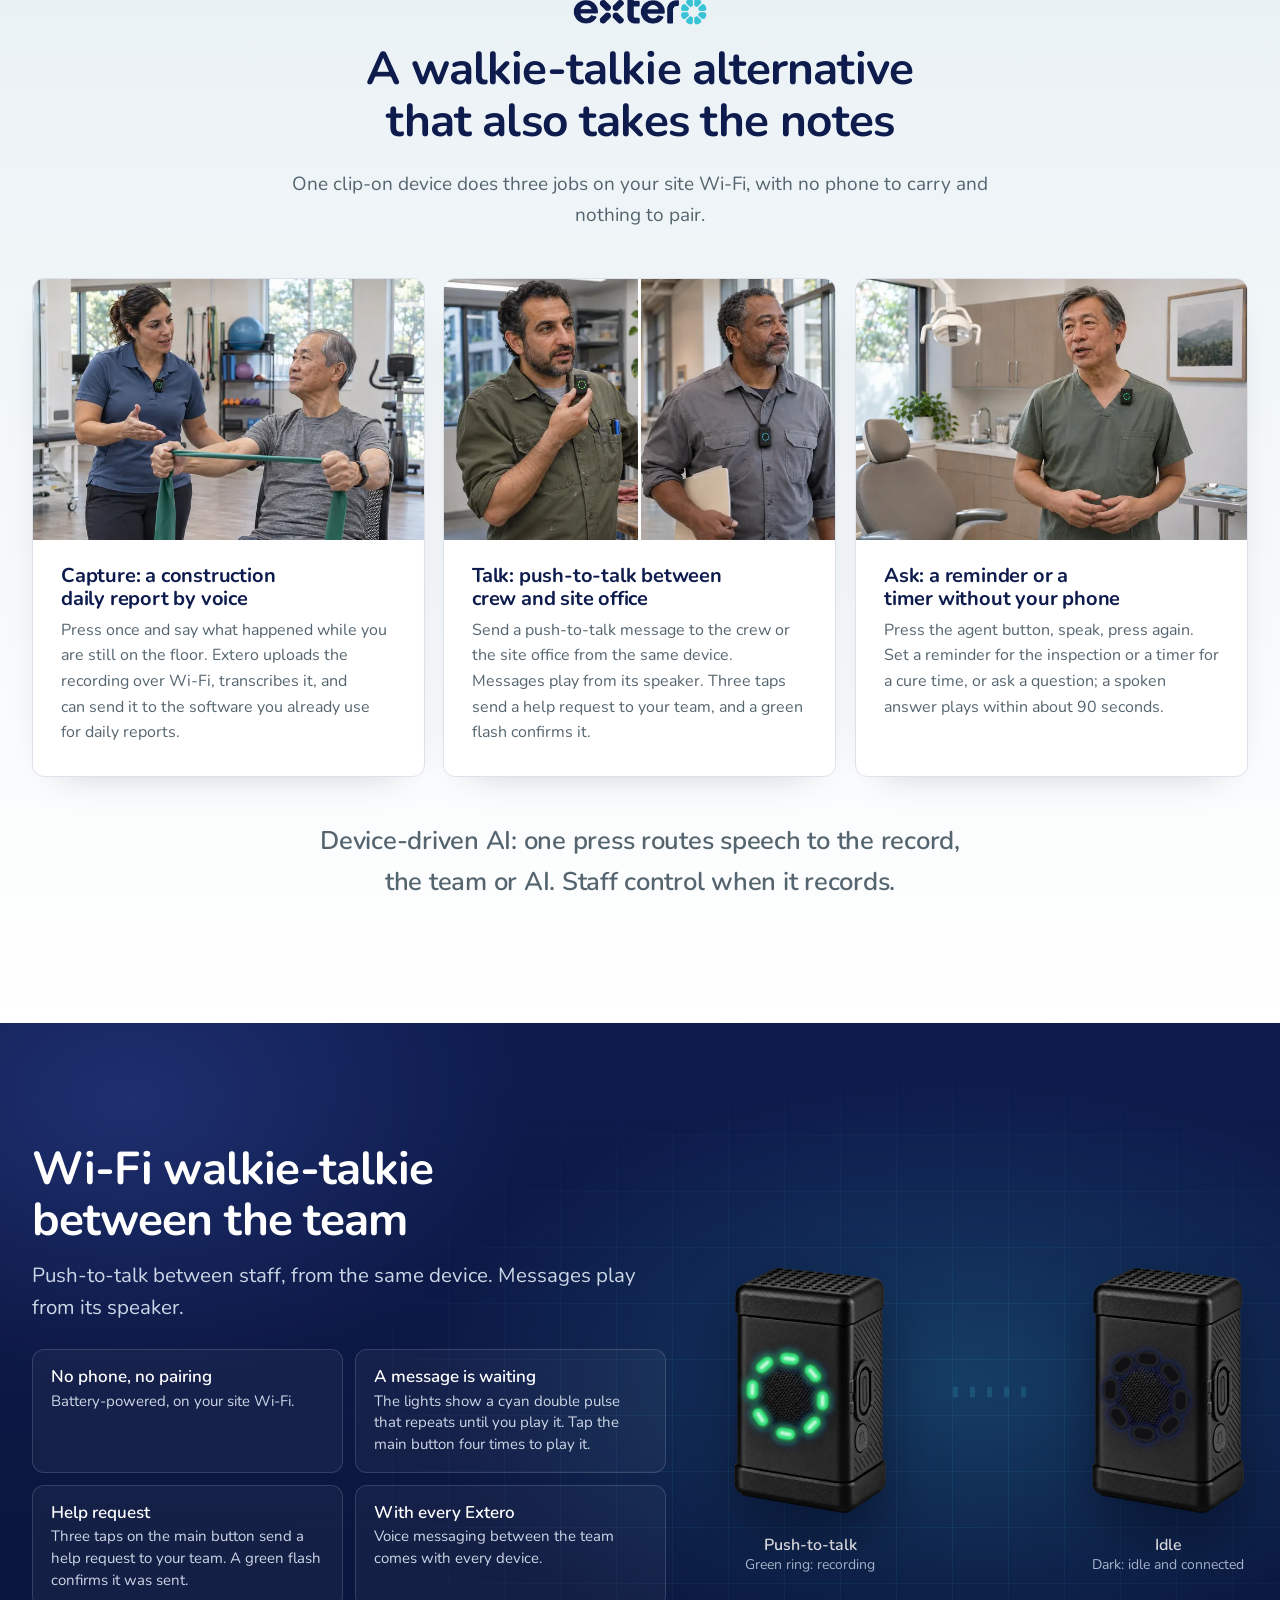
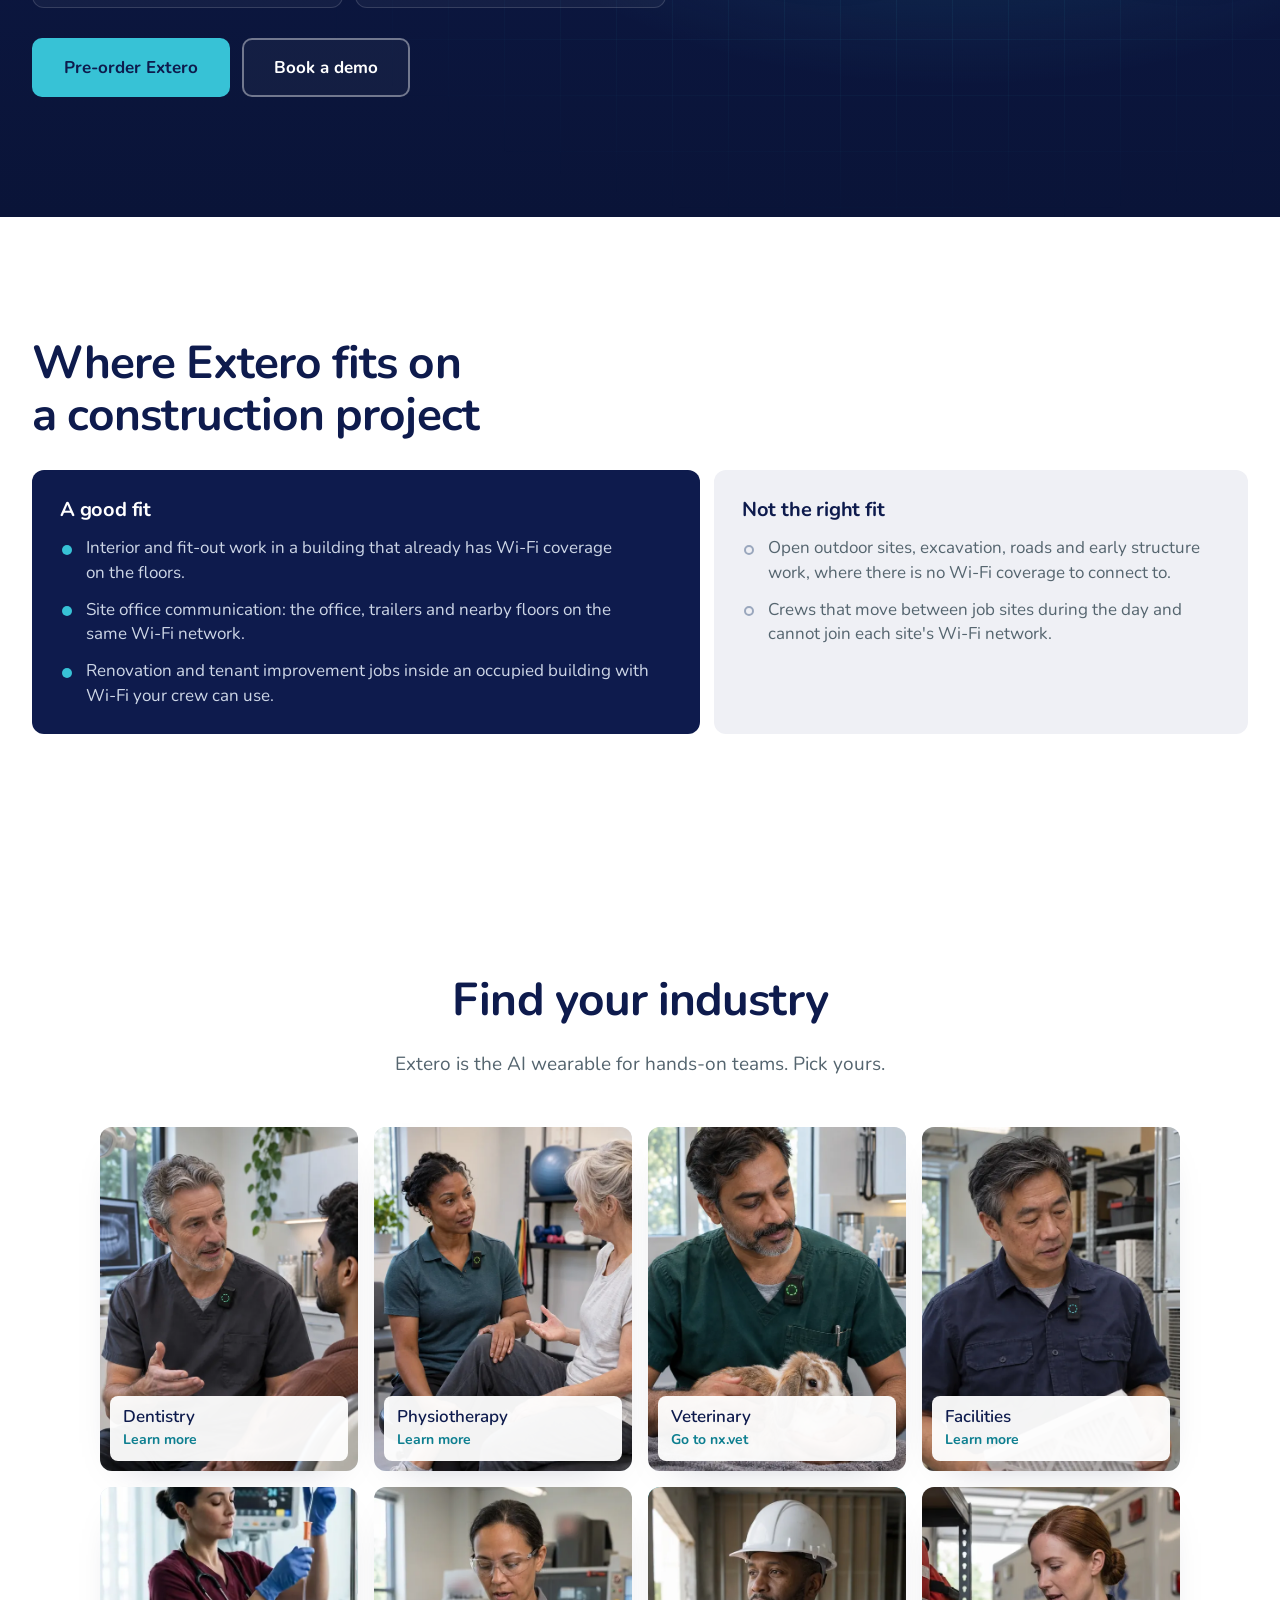
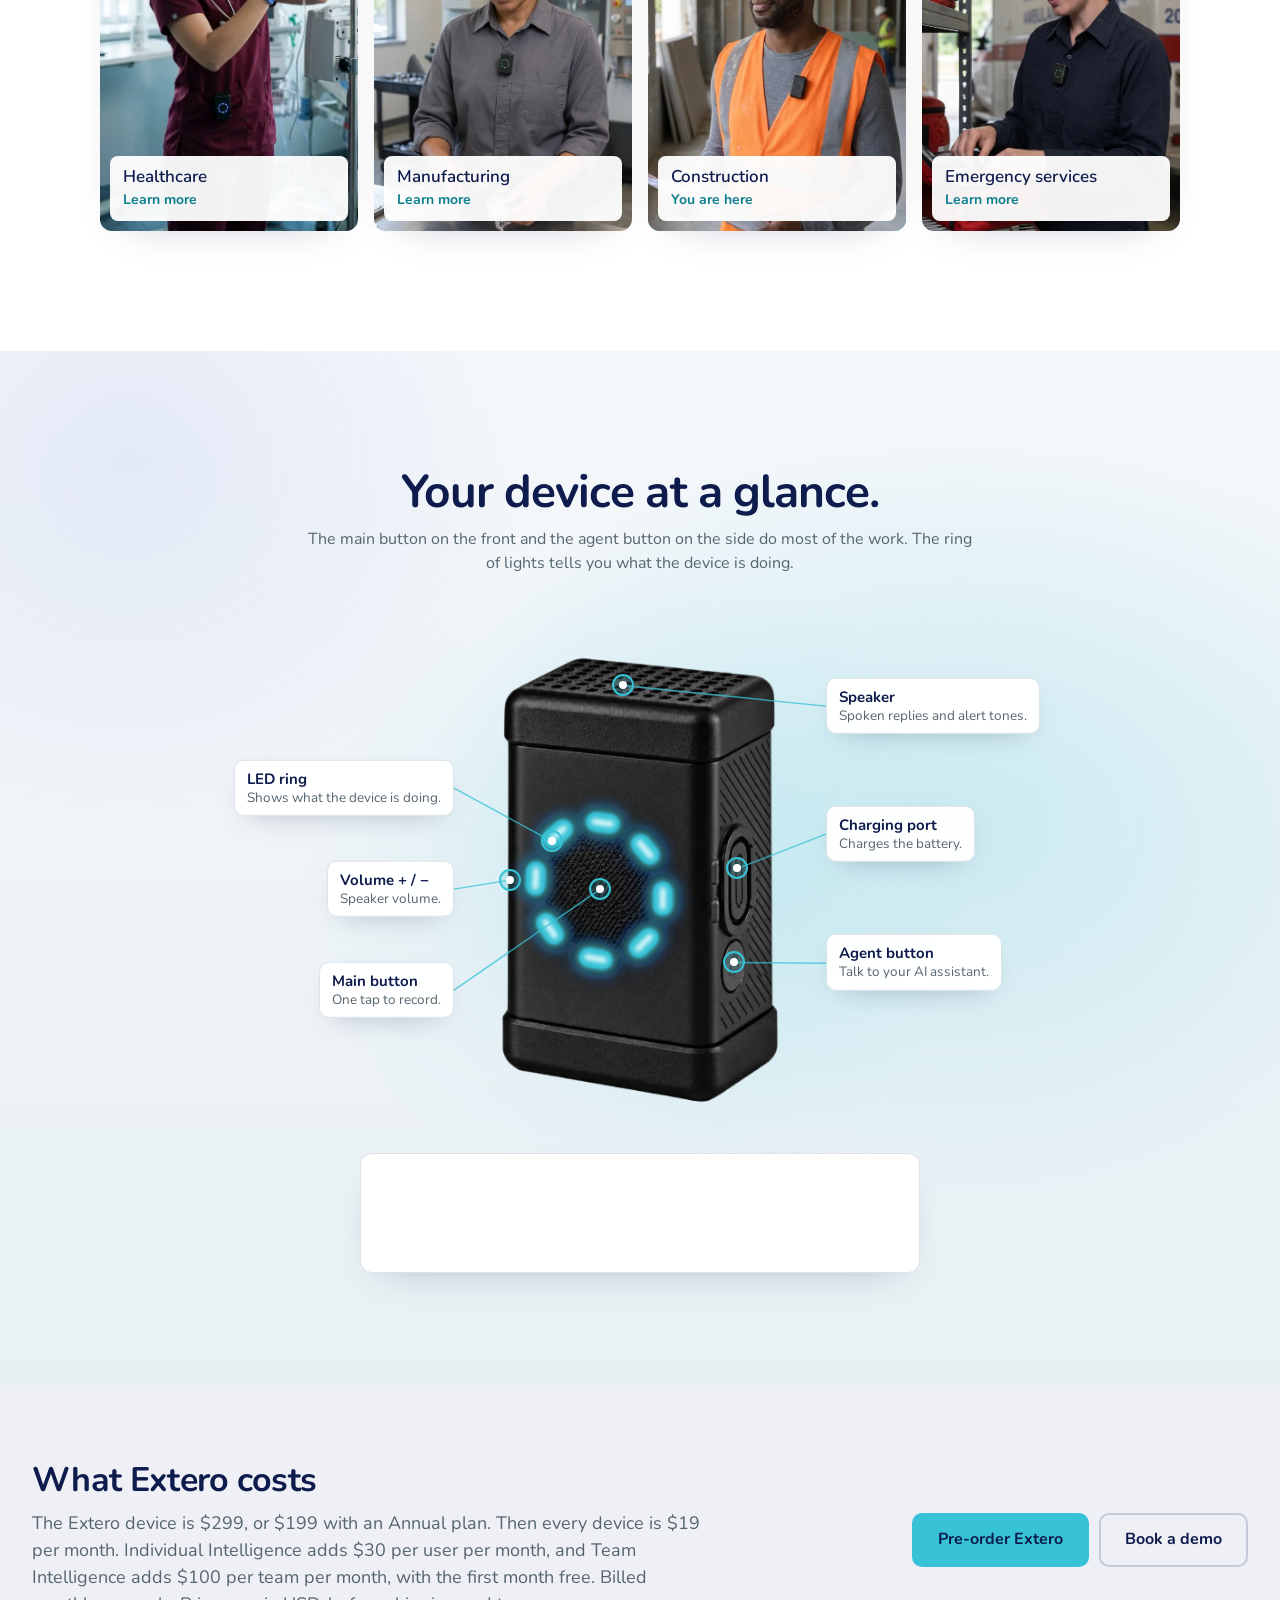
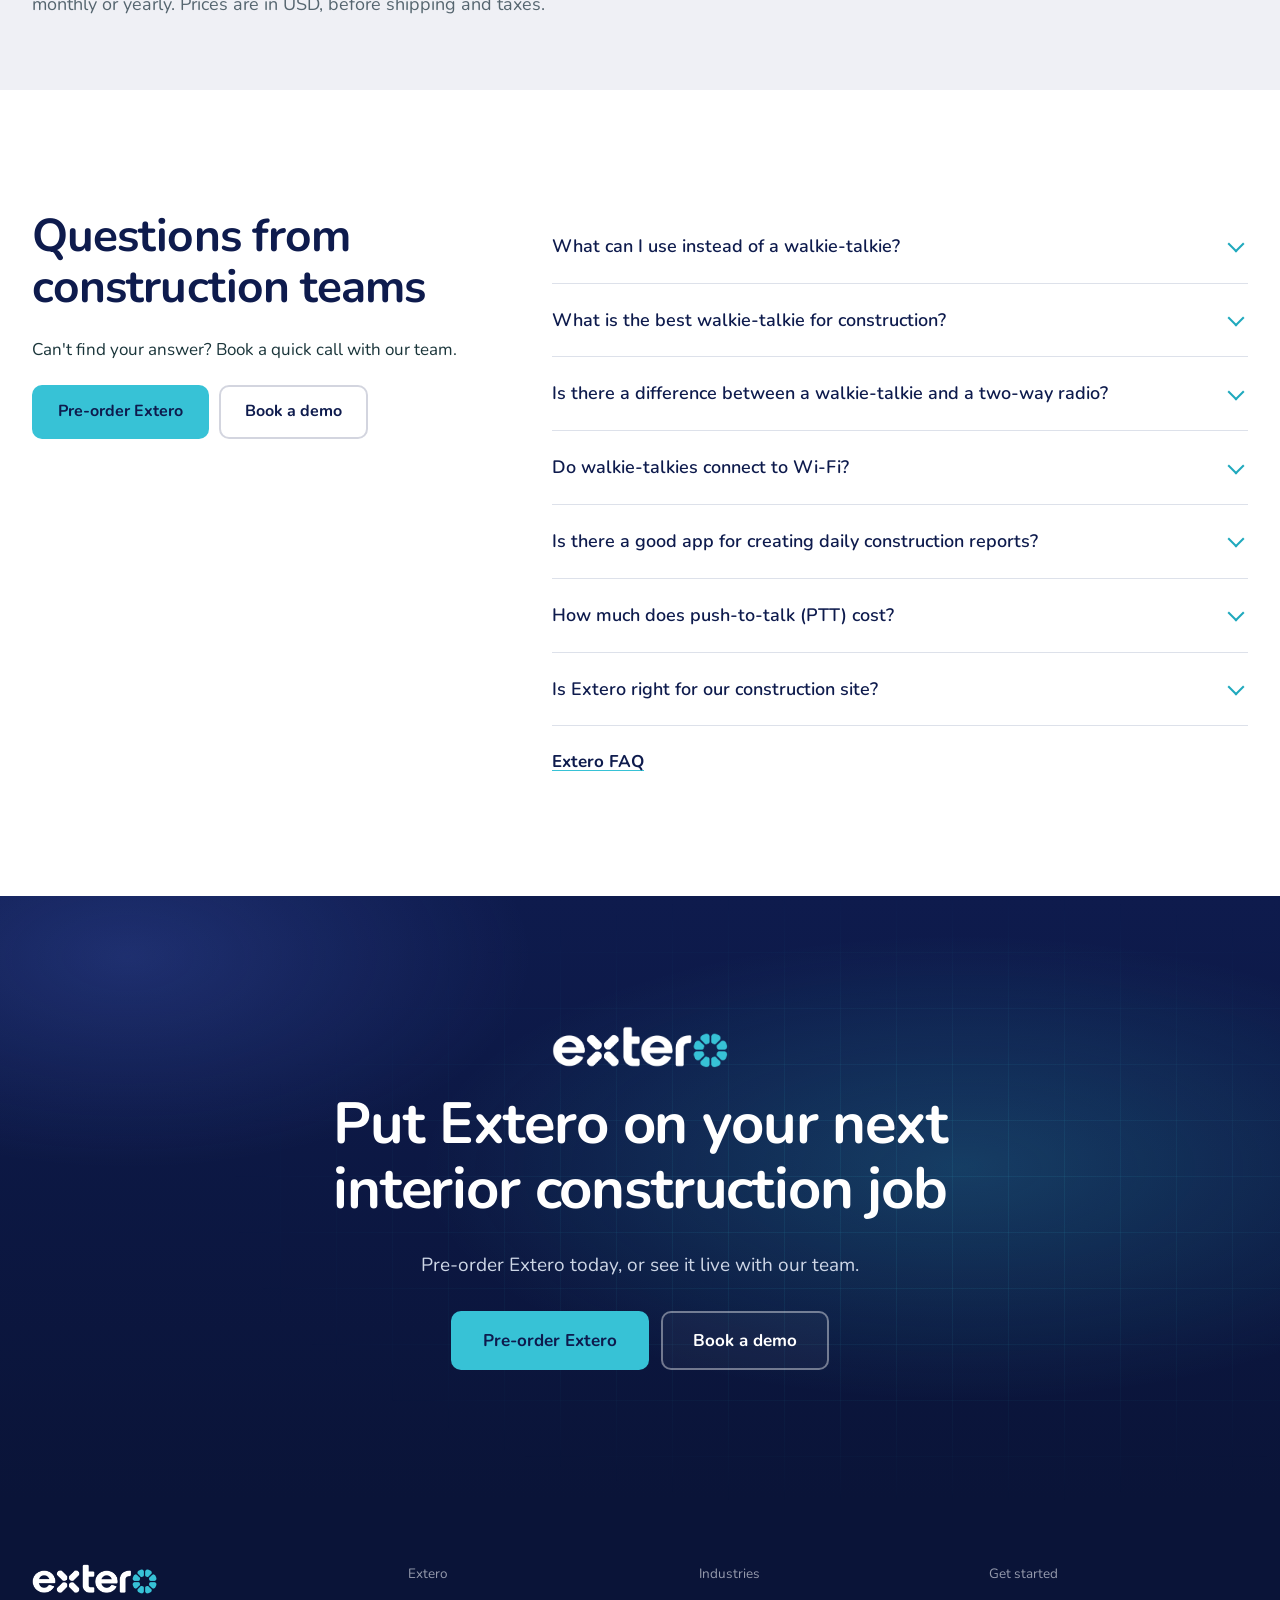
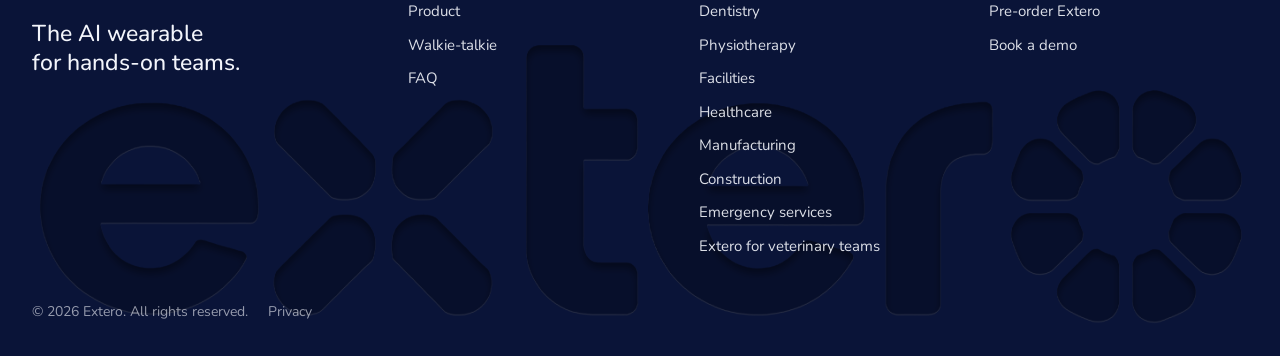
==== commit a0359ffe: "Preview: industry headings wrap inside the text column Co-Authored-By: Claude Opus 5.5 <noreply@anth" ====
--- a/construction/index.html
+++ b/construction/index.html
@@ -36,7 +36,7 @@
 <link rel="stylesheet" href="/assets/theme/nx-extero-home.css?v=05bd329d">
 <link rel="stylesheet" href="/assets/theme/nx-polish.css?v=e7da2233">
 <link rel="stylesheet" href="/css/home.css?v=0f66df05">
-<link rel="stylesheet" href="/css/topic.css?v=6e5ee9d1">
+<link rel="stylesheet" href="/css/topic.css?v=727d0268">
 </head>
 <!-- Generated by build.mjs from index.html (industry page: Construction). Do not edit: change index.html or build.mjs and run it again. -->
 <body data-demo-url="https://calendar.app.google/ThBtd39a37VWiKsW6">
--- a/css/topic.css
+++ b/css/topic.css
@@ -22,7 +22,11 @@
 
 /* ---------- Industry pages (written by _tools/make-industry-pages.mjs from _content/industries/<slug>.json) ---------- */
 /* The heading names what the visitor searched for, so it is longer than the homepage's: a little smaller */
-.xo .xo-ind-h1{font-size:clamp(34px,4.3vw,56px);line-height:1.06}
+/* The homepage heading never wraps (theme: white-space:nowrap); these headings name a search phrase and are longer, so they
+   wrap inside the text column, balanced, and stay clear of the photo */
+.nxx.xo .nxx-hero h1.xo-ind-h1,.nxx.xo .nxx-hero h1.xo-ind-h1 span{white-space:normal;text-wrap:balance}
+.nxx.xo .nxx-hero h1.xo-ind-h1{font-size:min(50px,8.4cqi);line-height:1.05;letter-spacing:-.035em}
+.nxx.xo .nxx-hero h1.xo-ind-h1 span{display:block;margin-top:.12em;font-size:.78em;line-height:1.08}
 /* The problem, in three cards */
 .xo-probs .nxh-section-head{margin-bottom:36px}
 .xo .xo-probs-grid{grid-template-columns:repeat(3,minmax(0,1fr));gap:14px}
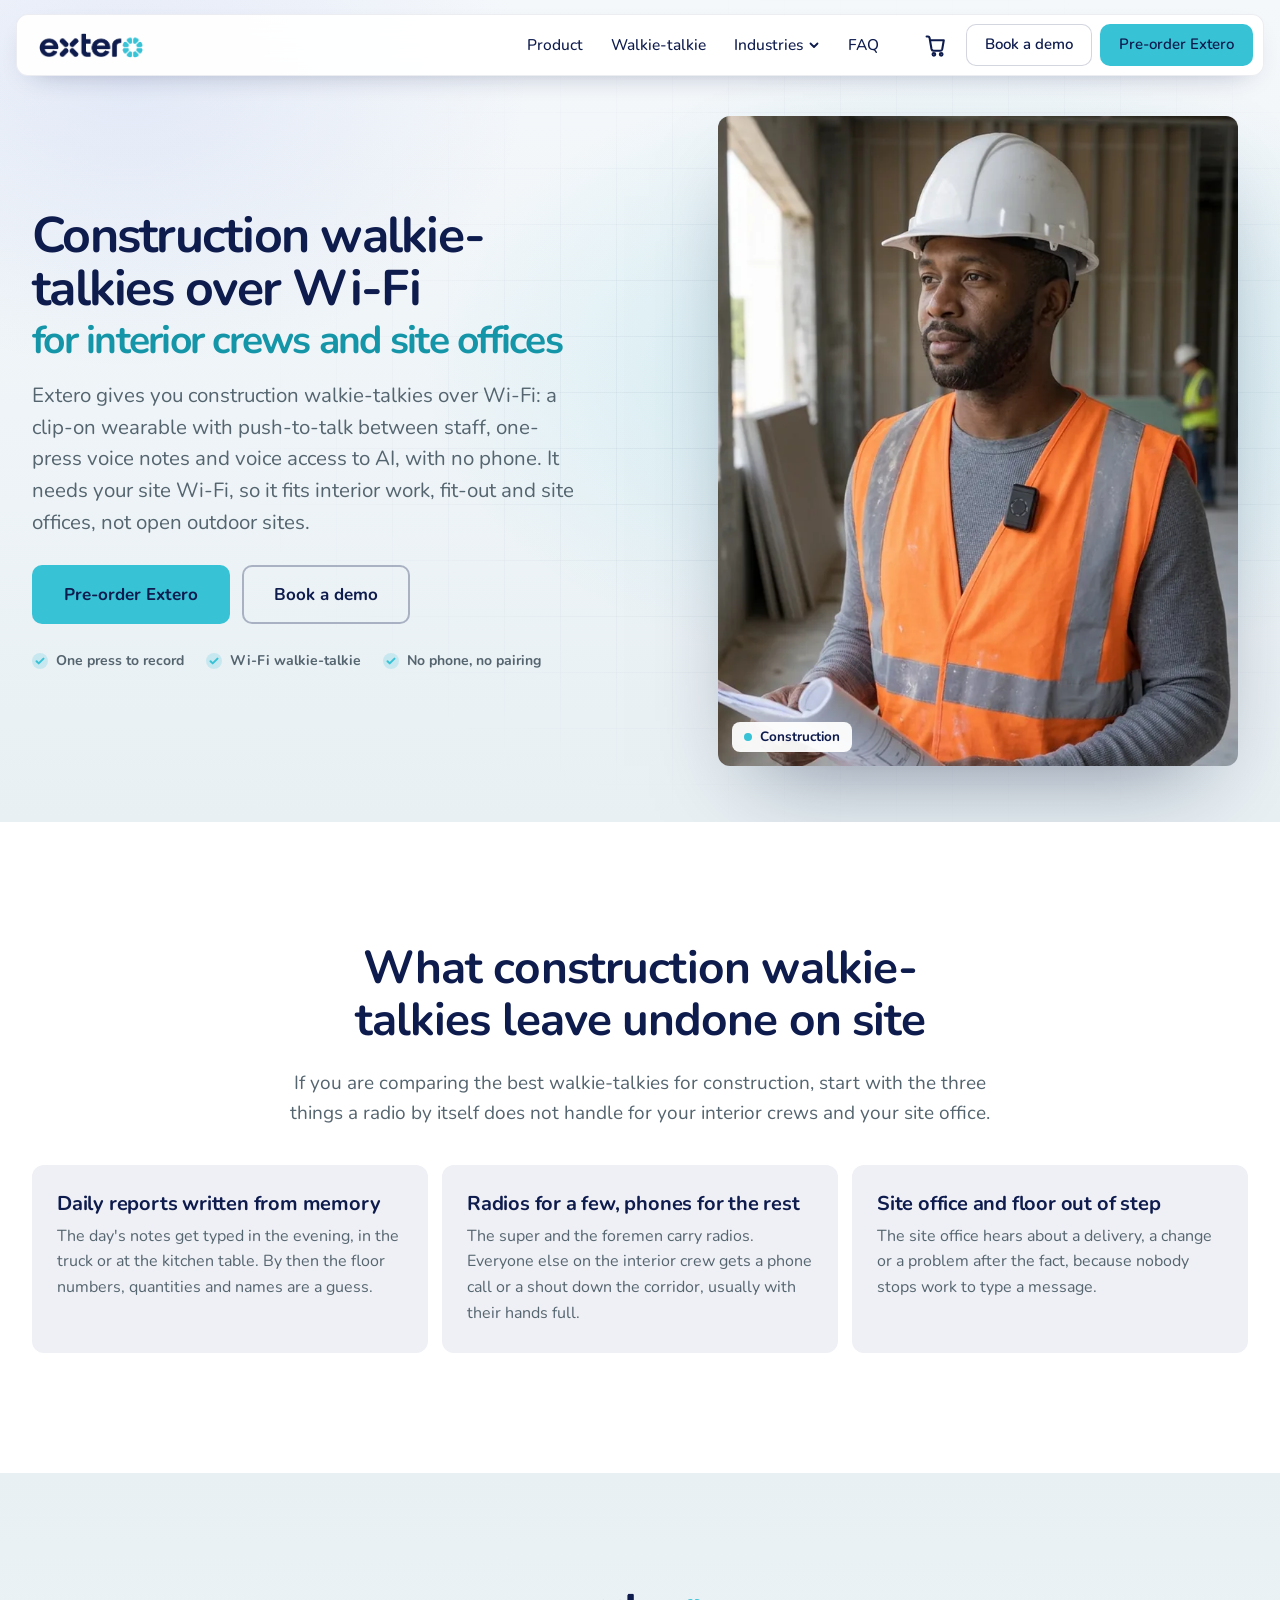
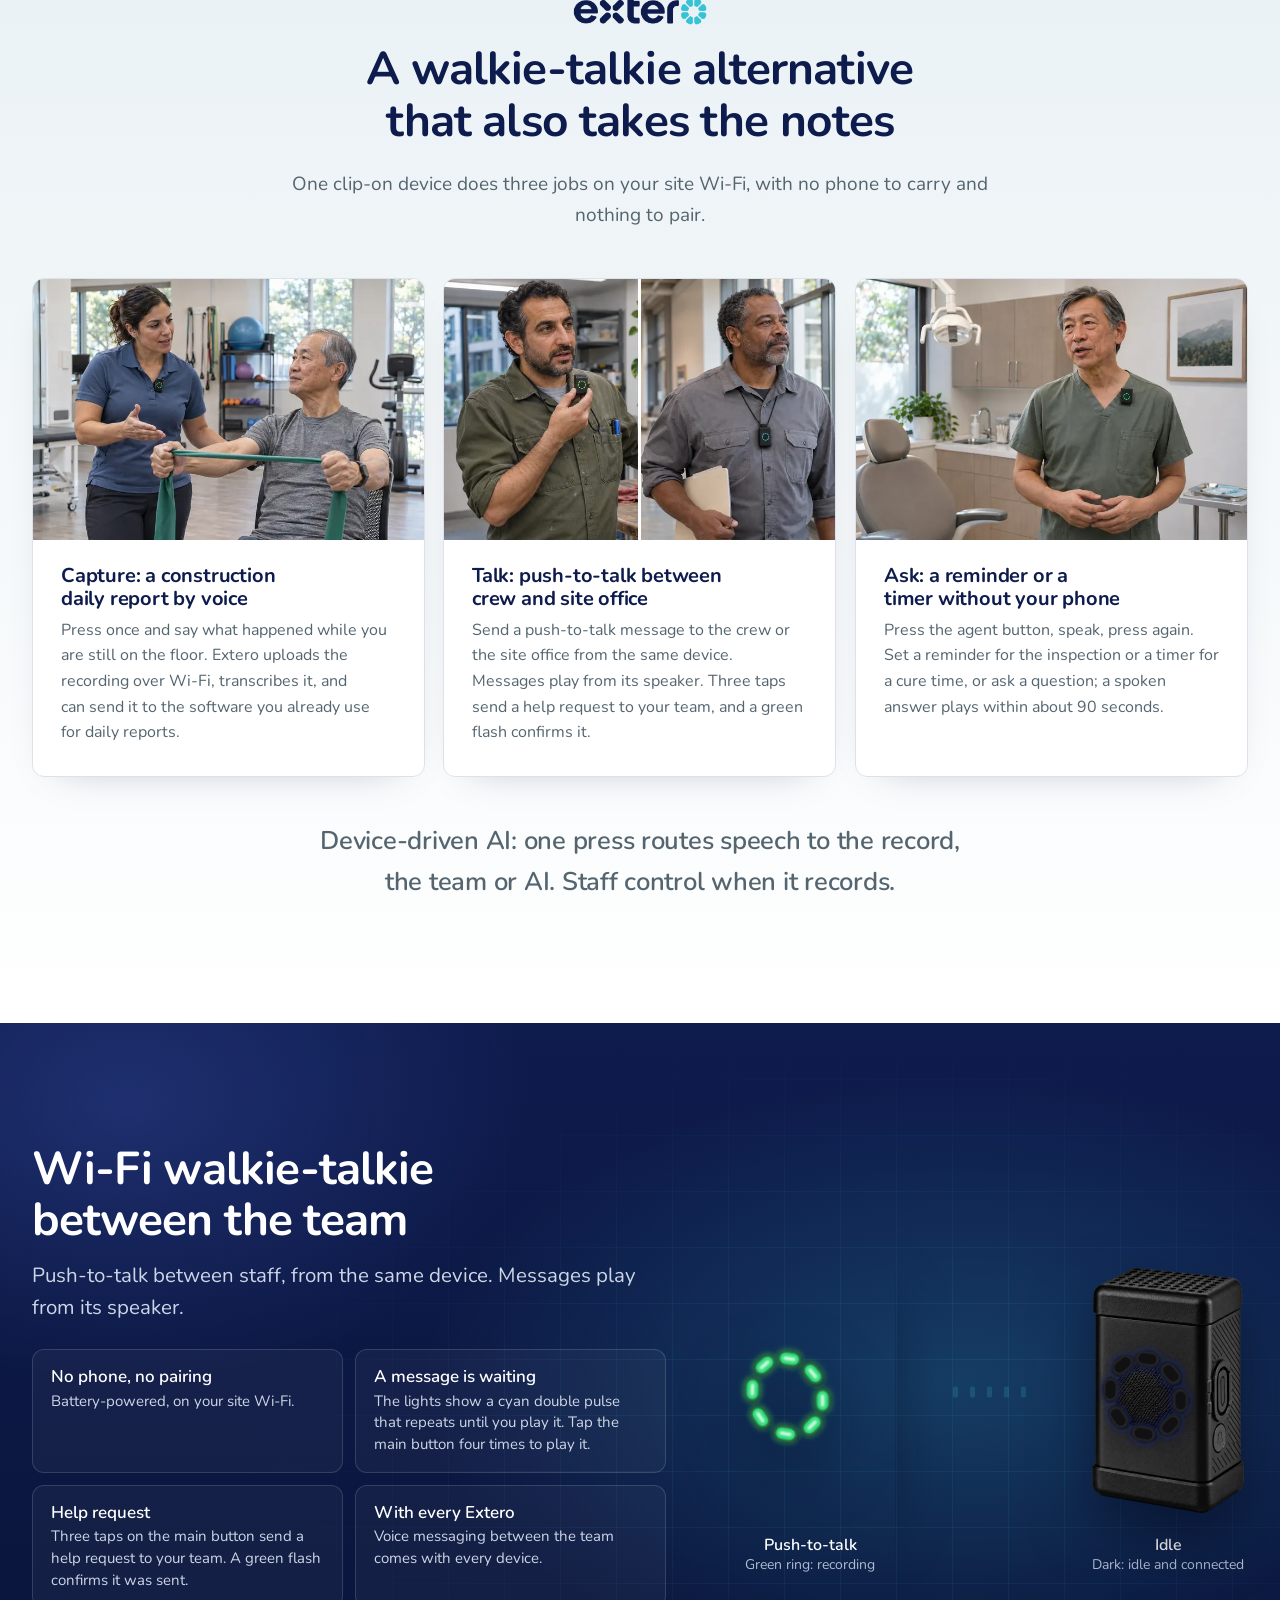
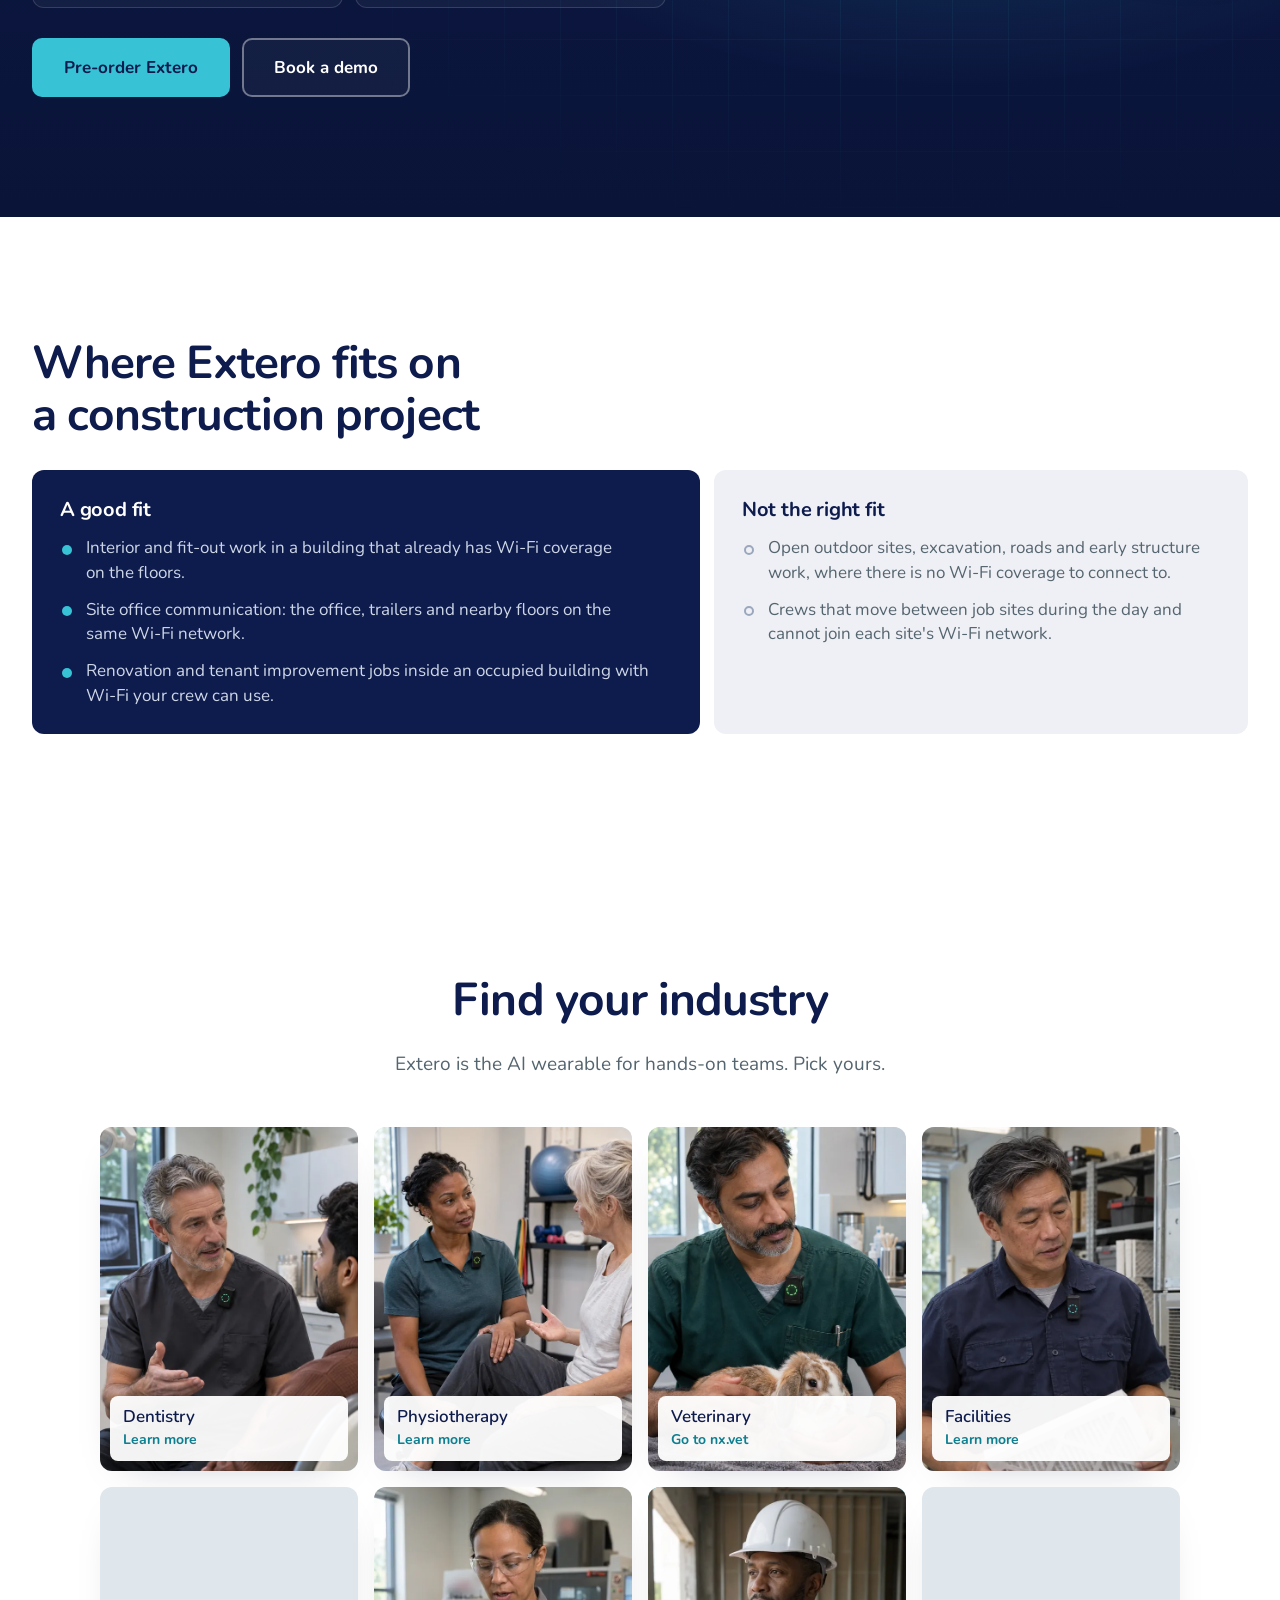
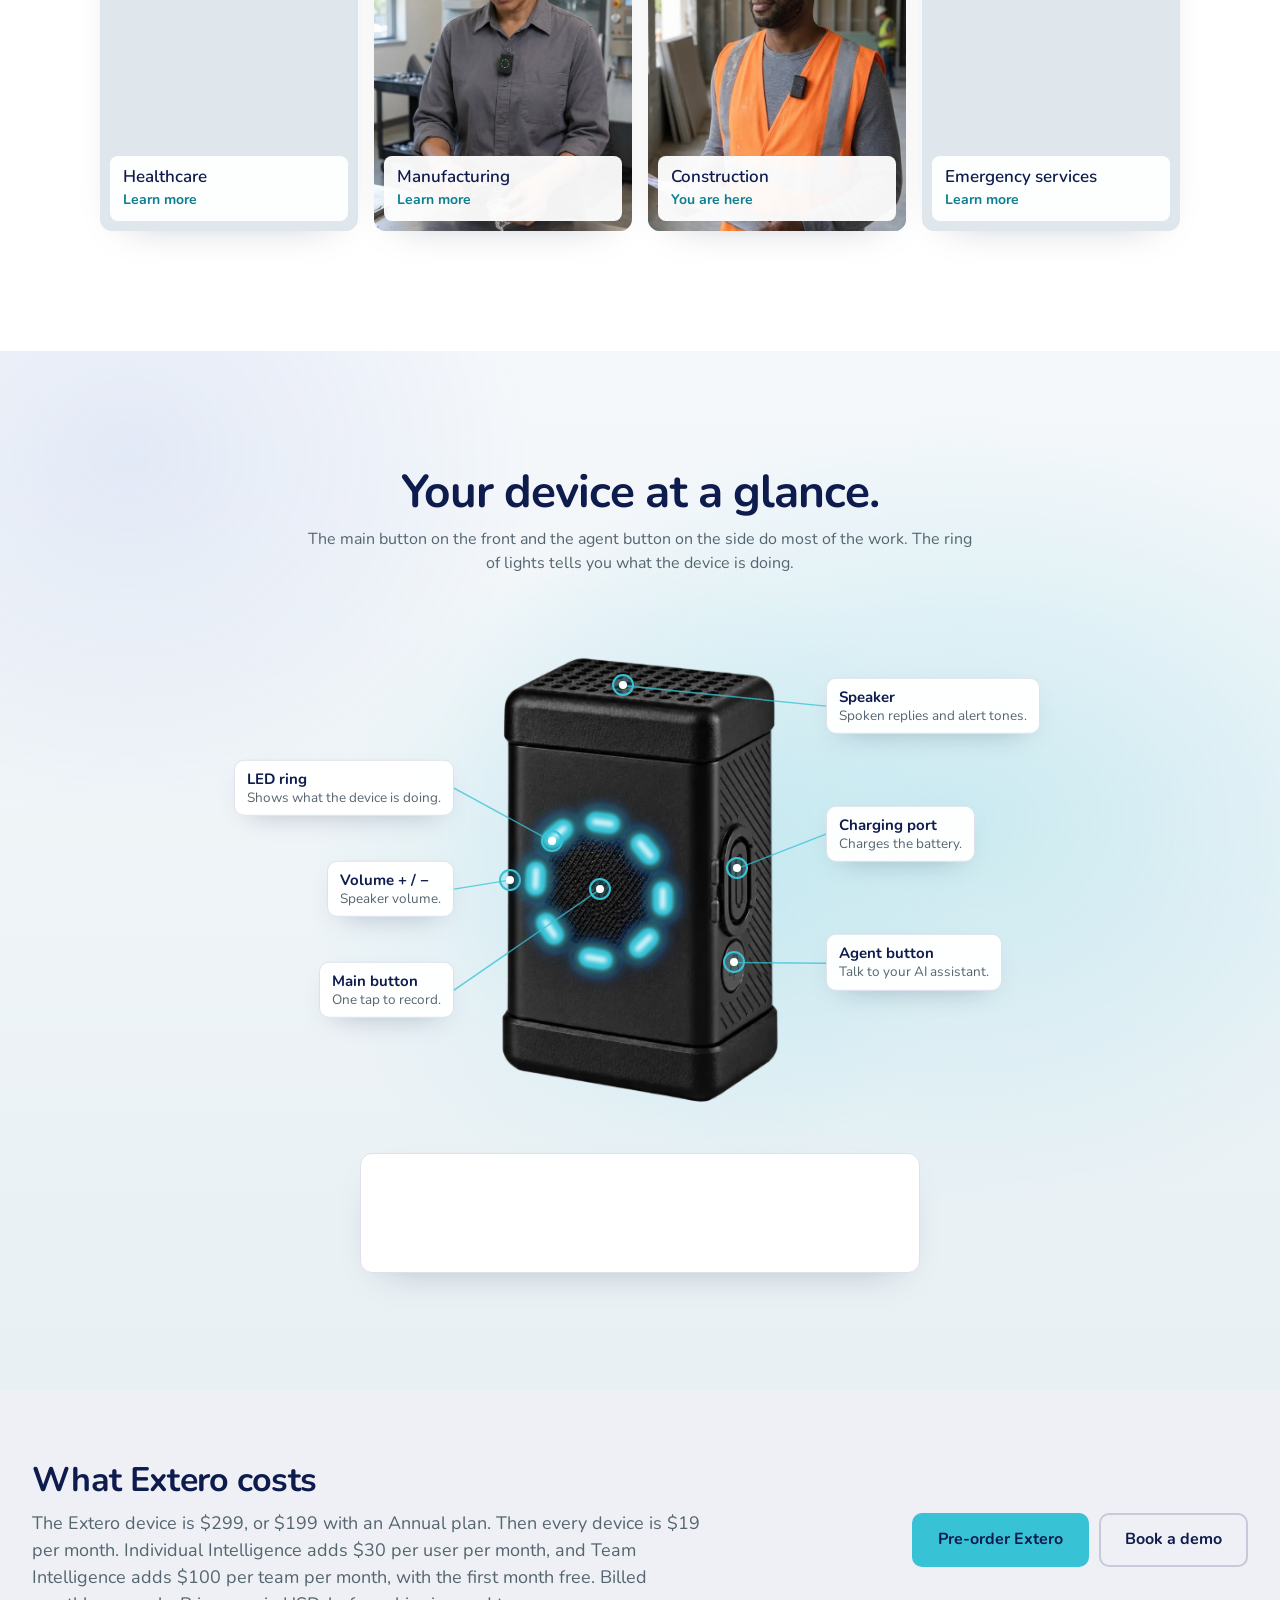
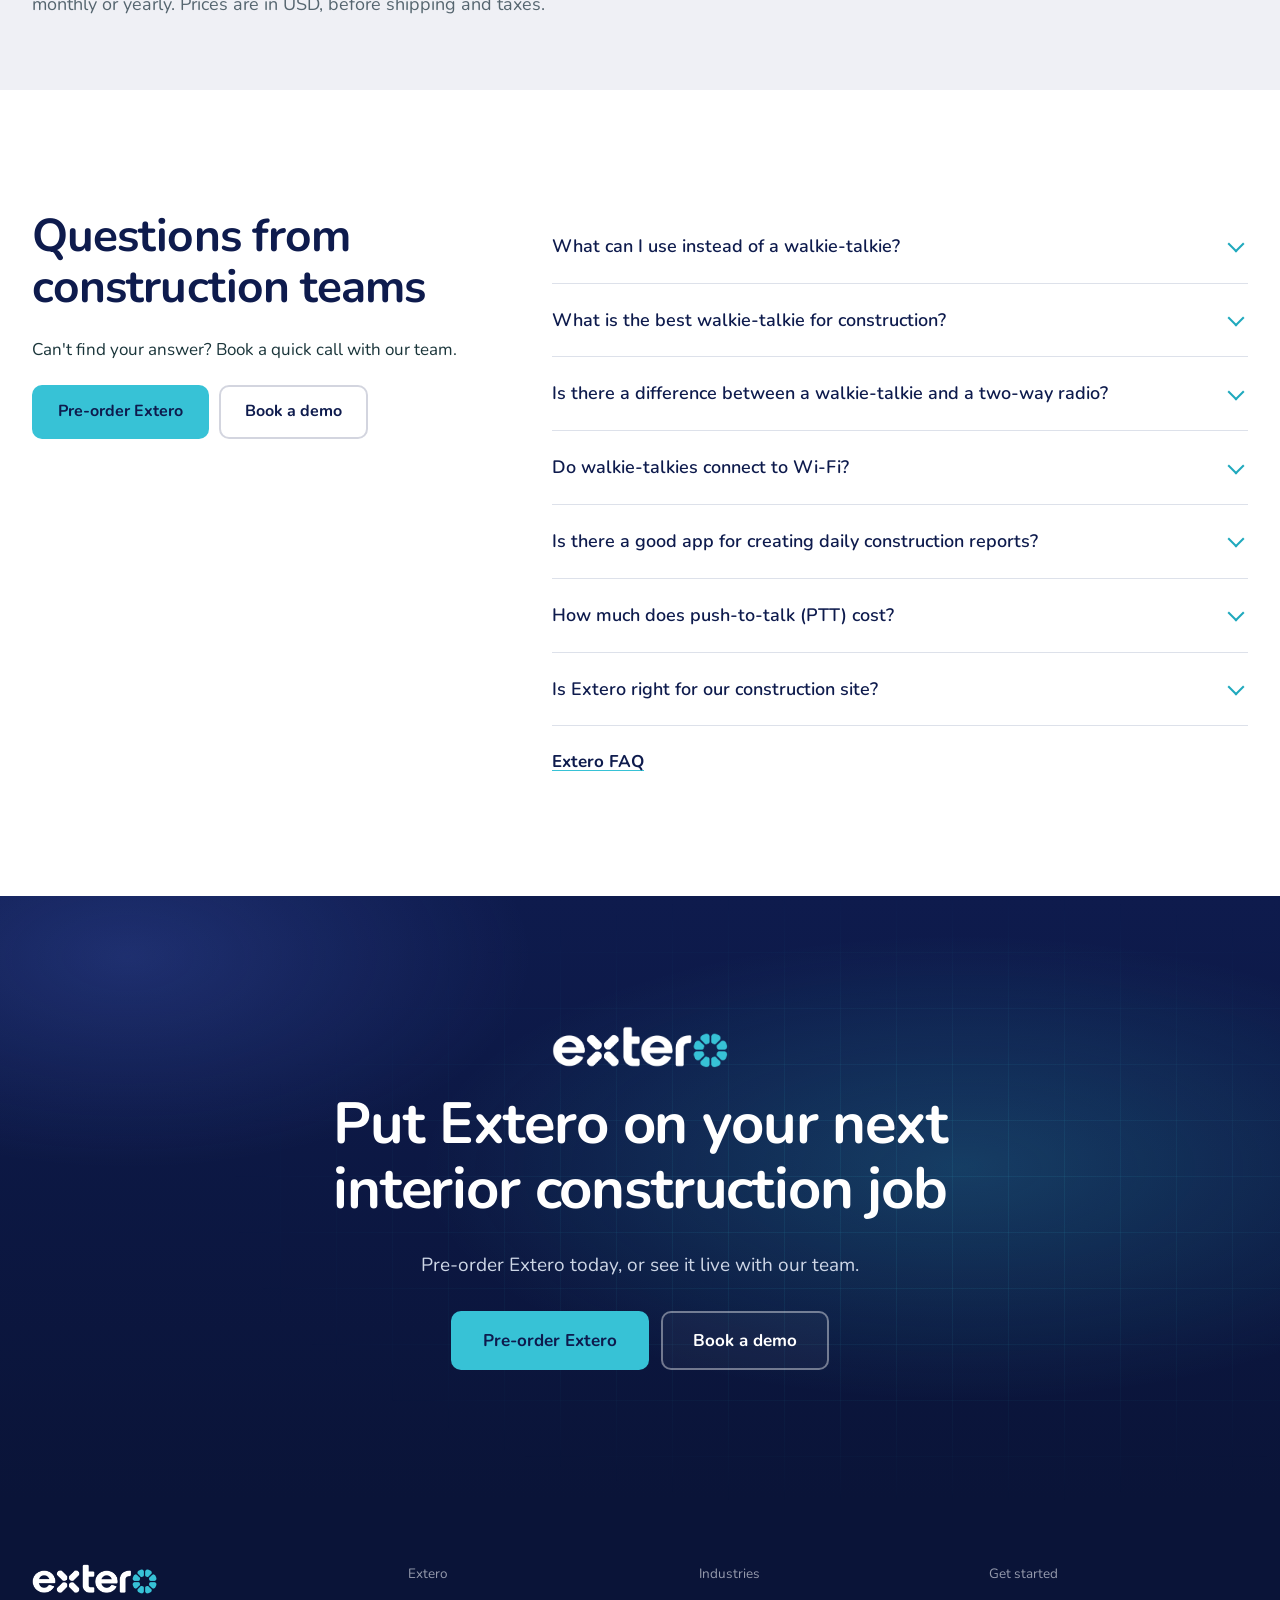
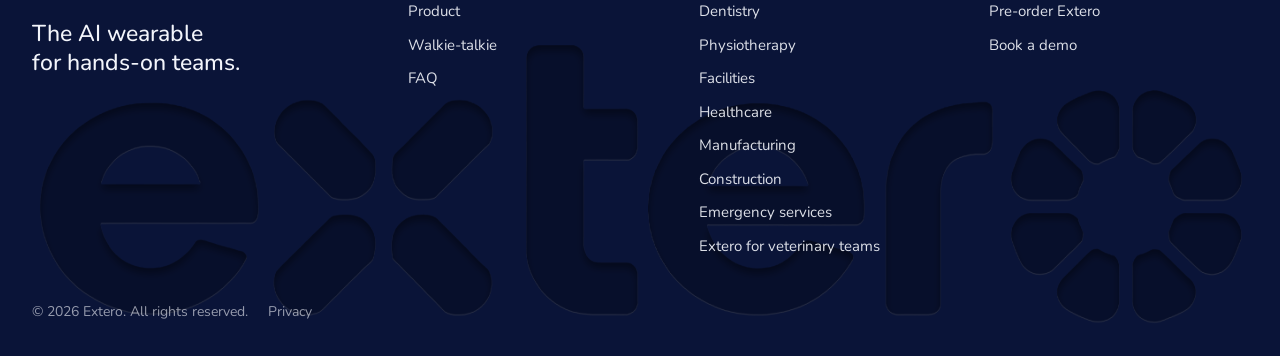
==== commit d0151d5e: "Preview: new Industries menu" ====
--- a/construction/index.html
+++ b/construction/index.html
@@ -30,7 +30,7 @@
 <link rel="stylesheet" href="https://fonts.googleapis.com/css2?family=Nunito:wght@400;500;600;700;800&display=swap">
 <link rel="preload" as="image" href="/assets/video/hero-construction-poster.webp" media="(min-width: 761px)" fetchpriority="high">
 <link rel="preload" as="image" href="/assets/video/hero-construction-poster-480.webp" media="(max-width: 760px)" fetchpriority="high">
-<link rel="stylesheet" href="/css/site.css?v=a1510aba">
+<link rel="stylesheet" href="/css/site.css?v=9b4ef8d7">
 <link rel="stylesheet" href="/assets/theme/nx-home.css?v=b2668781">
 <link rel="stylesheet" href="/assets/theme/nx-extero-theme.css?v=0bd01b08">
 <link rel="stylesheet" href="/assets/theme/nx-extero-home.css?v=05bd329d">
@@ -51,14 +51,21 @@
       <div class="hd-dd">
         <button type="button" aria-expanded="false" aria-controls="hd-dd-ind">Industries<svg viewBox="0 0 12 12" aria-hidden="true"><path d="M2.5 4.5l3.5 3.5 3.5-3.5"/></svg></button>
         <div class="hd-dd-panel" id="hd-dd-ind">
-          <a class="hd-ind" href="/dentistry/" data-nav-ind="dentistry" style="--i:0"><span class="hd-ind-img"><img src="/assets/img/nav-dentistry.webp" alt="" width="240" height="240" loading="lazy" decoding="async"></span><strong>Dentistry</strong></a>
-          <a class="hd-ind" href="/physiotherapy/" data-nav-ind="physiotherapy" style="--i:1"><span class="hd-ind-img"><img src="/assets/img/nav-physiotherapy.webp" alt="" width="240" height="240" loading="lazy" decoding="async"></span><strong>Physiotherapy</strong></a>
-          <a class="hd-ind" href="https://nx.vet/" rel="noopener" data-nav-ind="veterinary" style="--i:2"><span class="hd-ind-img"><img src="/assets/img/nav-veterinary.webp" alt="" width="240" height="240" loading="lazy" decoding="async"></span><strong>Veterinary</strong><small>nx.vet</small></a>
-          <a class="hd-ind" href="/facilities-maintenance/" data-nav-ind="facilities-maintenance" style="--i:3"><span class="hd-ind-img"><img src="/assets/img/nav-facilities-maintenance.webp" alt="" width="240" height="240" loading="lazy" decoding="async"></span><strong>Facilities</strong></a>
-          <a class="hd-ind" href="/healthcare/" data-nav-ind="healthcare" style="--i:4"><span class="hd-ind-img"><img src="/assets/img/nav-healthcare.webp" alt="" width="240" height="240" loading="lazy" decoding="async"></span><strong>Healthcare</strong></a>
-          <a class="hd-ind" href="/manufacturing/" data-nav-ind="manufacturing" style="--i:5"><span class="hd-ind-img"><img src="/assets/img/nav-manufacturing.webp" alt="" width="240" height="240" loading="lazy" decoding="async"></span><strong>Manufacturing</strong></a>
-          <a class="hd-ind" href="/construction/" data-nav-ind="construction" aria-current="page" style="--i:6"><span class="hd-ind-img"><img src="/assets/img/nav-construction.webp" alt="" width="240" height="240" loading="lazy" decoding="async"></span><strong>Construction</strong></a>
-          <a class="hd-ind" href="/emergency-services/" data-nav-ind="emergency-services" style="--i:7"><span class="hd-ind-img"><img src="/assets/img/nav-emergency-services.webp" alt="" width="240" height="240" loading="lazy" decoding="async"></span><strong>Emergency services</strong></a>
+          <div class="hd-dd-col">
+            <p class="hd-dd-t">Clinics</p>
+            <a class="hd-ind" href="/dentistry/" data-nav-ind="dentistry" style="--i:0"><span class="hd-ind-img"><img src="/assets/img/nav-dentistry.webp" alt="" width="240" height="240" loading="lazy" decoding="async"></span><span class="hd-ind-txt"><strong>Dentistry</strong><small>Communication for the dental office</small></span></a>
+            <a class="hd-ind" href="/physiotherapy/" data-nav-ind="physiotherapy" style="--i:1"><span class="hd-ind-img"><img src="/assets/img/nav-physiotherapy.webp" alt="" width="240" height="240" loading="lazy" decoding="async"></span><span class="hd-ind-txt"><strong>Physiotherapy</strong><small>An AI scribe for physical therapy</small></span></a>
+            <a class="hd-ind" href="/healthcare/" data-nav-ind="healthcare" style="--i:2"><span class="hd-ind-img"><img src="/assets/img/nav-healthcare.webp" alt="" width="240" height="240" loading="lazy" decoding="async"></span><span class="hd-ind-txt"><strong>Healthcare</strong><small>Hands-free for nurses and care teams</small></span></a>
+            <a class="hd-ind" href="https://nx.vet/" rel="noopener" data-nav-ind="veterinary" style="--i:3"><span class="hd-ind-img"><img src="/assets/img/nav-veterinary.webp" alt="" width="240" height="240" loading="lazy" decoding="async"></span><span class="hd-ind-txt"><strong>Veterinary<svg class="hd-ind-ext" viewBox="0 0 12 12" aria-hidden="true"><path d="M4 2.5h5.5V8M9.5 2.5L3 9"/></svg></strong><small>NxVET for veterinary clinics, on nx.vet</small></span></a>
+          </div>
+          <div class="hd-dd-col">
+            <p class="hd-dd-t">Field and floor teams</p>
+            <a class="hd-ind" href="/facilities-maintenance/" data-nav-ind="facilities-maintenance" style="--i:4"><span class="hd-ind-img"><img src="/assets/img/nav-facilities-maintenance.webp" alt="" width="240" height="240" loading="lazy" decoding="async"></span><span class="hd-ind-txt"><strong>Facilities</strong><small>Two-way radios for maintenance teams</small></span></a>
+            <a class="hd-ind" href="/manufacturing/" data-nav-ind="manufacturing" style="--i:5"><span class="hd-ind-img"><img src="/assets/img/nav-manufacturing.webp" alt="" width="240" height="240" loading="lazy" decoding="async"></span><span class="hd-ind-txt"><strong>Manufacturing</strong><small>Walkie-talkie for plants and warehouses</small></span></a>
+            <a class="hd-ind" href="/construction/" data-nav-ind="construction" aria-current="page" style="--i:6"><span class="hd-ind-img"><img src="/assets/img/nav-construction.webp" alt="" width="240" height="240" loading="lazy" decoding="async"></span><span class="hd-ind-txt"><strong>Construction</strong><small>Wi-Fi walkie-talkies for site offices</small></span></a>
+            <a class="hd-ind" href="/emergency-services/" data-nav-ind="emergency-services" style="--i:7"><span class="hd-ind-img"><img src="/assets/img/nav-emergency-services.webp" alt="" width="240" height="240" loading="lazy" decoding="async"></span><span class="hd-ind-txt"><strong>Emergency services</strong><small>Voice notes for EMS and fire crews</small></span></a>
+          </div>
+          <p class="hd-dd-foot">Not sure Extero fits your team? <a href="#" data-demo>Book a demo<svg viewBox="0 0 12 12" aria-hidden="true"><path d="M2.5 6h7M6.5 3l3 3-3 3"/></svg></a></p>
         </div>
       </div>
       <a href="/faq/">FAQ</a>
--- a/css/site.css
+++ b/css/site.css
@@ -26,28 +26,41 @@
 .hd-nav>a:hover{background:#eff0f5}
 .hd-ctas{display:flex;align-items:center;gap:8px}
 
-/* Industries dropdown, after nx.vet's Products dropdown (its sections/nx-header.liquid and nx-chrome.css): opens on hover,
-   on keyboard focus and on a click (js/site.js); the panel fades and rises 8px, the arrow turns, the tiles follow one
-   after the other and the picture grows a little under the pointer. Extero corners: panel 12px, tiles 10px, no pill.
-   The panel hangs from the bar (not from the button), so it never leaves the screen on a narrow laptop. */
+/* Industries dropdown (Lucas, 2026-11-25: the full-width row of eight big tiles was "not ui/ux optimised"). A compact
+   panel under the button: two labelled columns (clinics, field and floor teams), each industry a row with a small
+   picture, its name and one line naming what its page is about, then a demo link for visitors who do not see their
+   own trade. Opens on hover, on keyboard focus and on a click (js/site.js); fades and rises 8px, the arrow turns, the
+   rows follow one after the other. Extero corners: panel 12px, rows 10px, pictures 8px, no pill. */
+.hd-dd{position:relative}
 .hd-dd>button{display:flex;align-items:center;gap:5px;padding:8px 13px;border:0;border-radius:10px;background:none;font:inherit;font-weight:500;font-size:15.5px;line-height:1.4;color:var(--xo-navy);white-space:nowrap;cursor:pointer;transition:background-color .2s}
 .hd-dd>button:hover,.hd-dd:hover>button,.hd-dd.is-open>button{background:#eff0f5}
 .hd-dd>button svg{width:12px;height:12px;fill:none;stroke:currentColor;stroke-width:1.8;stroke-linecap:round;stroke-linejoin:round;transition:transform .25s cubic-bezier(.22,.8,.24,1)}
 .hd-dd:hover>button svg,.hd-dd.is-open>button svg{transform:rotate(180deg)}
-.hd-dd-panel{position:absolute;top:calc(100% + 8px);right:0;width:min(1120px,100%);display:grid;grid-template-columns:repeat(8,minmax(0,1fr));gap:4px;padding:10px;background:#fff;border:1px solid rgba(14,27,77,.08);border-radius:12px;box-shadow:0 24px 60px -24px rgba(10,20,56,.5);opacity:0;visibility:hidden;transform:translateY(8px);transition:opacity .18s,transform .22s cubic-bezier(.22,.8,.24,1),visibility .18s}
-.hd-dd-panel::before{content:"";position:absolute;left:0;right:0;top:-18px;height:18px}   /* keeps the hover while the pointer crosses the gap */
-.hd-dd:hover>.hd-dd-panel,.hd-dd:focus-within>.hd-dd-panel,.hd-dd.is-open>.hd-dd-panel{opacity:1;visibility:visible;transform:none}
-.hd-ind{display:grid;align-content:start;gap:2px;padding:8px 8px 12px;border-radius:10px;color:var(--xo-navy);text-decoration:none;transition:background-color .2s}
+.hd-dd-panel{--x:-50%;position:absolute;top:calc(100% + 18px);left:50%;width:700px;display:grid;grid-template-columns:1fr 1fr;gap:4px 10px;padding:14px 14px 0;background:#fff;border:1px solid rgba(14,27,77,.08);border-radius:12px;box-shadow:0 24px 60px -24px rgba(10,20,56,.45);overflow:hidden;opacity:0;visibility:hidden;transform:translate(var(--x),8px);transition:opacity .18s,transform .22s cubic-bezier(.22,.8,.24,1),visibility .18s}
+.hd-dd-panel::before{content:"";position:absolute;left:0;right:0;top:-20px;height:20px}   /* keeps the hover while the pointer crosses the gap */
+.hd-dd:hover>.hd-dd-panel,.hd-dd:focus-within>.hd-dd-panel,.hd-dd.is-open>.hd-dd-panel{opacity:1;visibility:visible;transform:translate(var(--x),0)}
+.hd-dd-col{display:grid;align-content:start;gap:2px}
+.hd-dd-t{margin:2px 10px 6px;font-size:12px;font-weight:700;letter-spacing:.08em;text-transform:uppercase;color:var(--xo-muted)}
+.hd-ind{display:flex;align-items:center;gap:12px;padding:8px 10px;border-radius:10px;color:var(--xo-navy);text-decoration:none;transition:background-color .2s}
 .hd-ind:hover,.hd-ind:focus-visible{background:#eff0f5}
-.hd-ind[aria-current]{background:rgba(55,194,214,.16)}
-.hd-ind-img{display:block;aspect-ratio:1;margin-bottom:8px;border-radius:8px;overflow:hidden;background:#dfe6ec}
+.hd-ind[aria-current]{background:rgba(55,194,214,.14)}
+.hd-ind-img{flex:none;width:46px;height:46px;border-radius:8px;overflow:hidden;background:#dfe6ec}
 .hd-ind-img img{display:block;width:100%;height:100%;object-fit:cover;transition:transform .5s cubic-bezier(.22,.8,.24,1)}
-.hd-ind:hover .hd-ind-img img{transform:scale(1.06)}
-.hd-ind strong{font-size:14.5px;font-weight:600;line-height:1.25}
+.hd-ind:hover .hd-ind-img img{transform:scale(1.08)}
+.hd-ind-txt{display:grid;gap:1px;min-width:0}
+.hd-ind strong{display:flex;align-items:center;gap:5px;font-size:15px;font-weight:600;line-height:1.25}
 .hd-ind small{font-size:13px;line-height:1.3;color:var(--xo-muted)}
+.hd-ind-ext{width:11px;height:11px;flex:none;fill:none;stroke:currentColor;stroke-width:1.7;stroke-linecap:round;stroke-linejoin:round;opacity:.55}
+.hd-dd-foot{grid-column:1/-1;display:flex;align-items:center;justify-content:space-between;gap:12px;margin:10px -14px 0;padding:13px 24px;background:#f4f6fa;border-top:1px solid rgba(14,27,77,.06);font-size:14px;color:var(--xo-muted)}
+.hd-dd-foot a{display:inline-flex;align-items:center;gap:6px;font-weight:700;color:var(--xo-navy);text-decoration:none}
+.hd-dd-foot a:hover{color:var(--cyan-2,#1f9fb3)}
+.hd-dd-foot svg{width:12px;height:12px;fill:none;stroke:currentColor;stroke-width:1.8;stroke-linecap:round;stroke-linejoin:round;transition:transform .2s}
+.hd-dd-foot a:hover svg{transform:translateX(3px)}
+/* On a narrow laptop the panel would leave the screen under the button: it hangs from the middle of the bar instead */
+@media (max-width:1240px){.hd-dd{position:static}.hd-dd-panel{top:calc(100% + 8px);max-width:calc(100% - 20px)}}
 @media (prefers-reduced-motion:no-preference){
   .hd-dd-panel .hd-ind{opacity:0;transform:translateY(6px);transition:opacity .25s,transform .32s cubic-bezier(.22,.8,.24,1),background-color .2s}
-  .hd-dd:hover .hd-ind,.hd-dd:focus-within .hd-ind,.hd-dd.is-open .hd-ind{opacity:1;transform:none;transition-delay:calc(var(--i) * 32ms + 30ms),calc(var(--i) * 32ms + 30ms),0s}
+  .hd-dd:hover .hd-ind,.hd-dd:focus-within .hd-ind,.hd-dd.is-open .hd-ind{opacity:1;transform:none;transition-delay:calc(var(--i) * 25ms + 30ms),calc(var(--i) * 25ms + 30ms),0s}
 }
 @media (prefers-reduced-motion:reduce){.hd-dd-panel,.hd-dd>button svg,.hd-ind-img img{transition:none}}
 /* Cart: the same drawing as nx.vet's. For now it opens the order page; later the Stripe checkout */
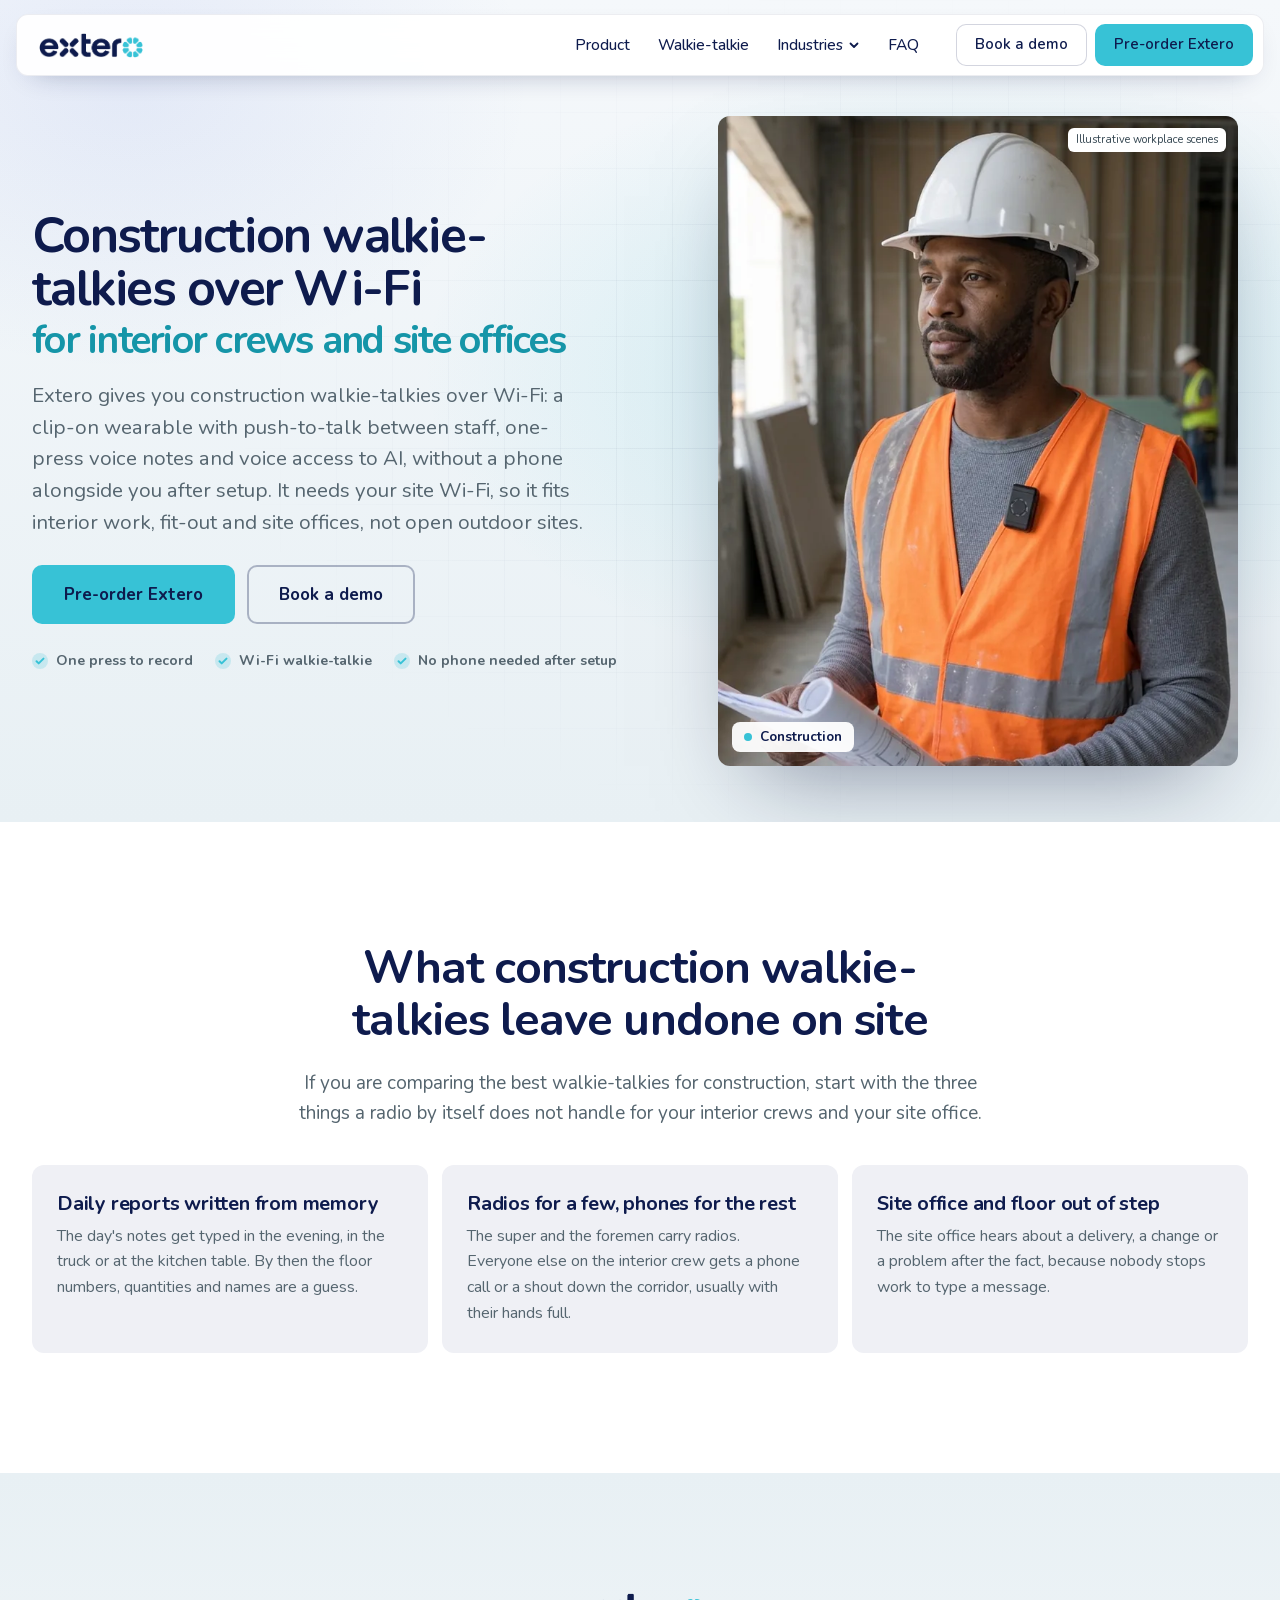
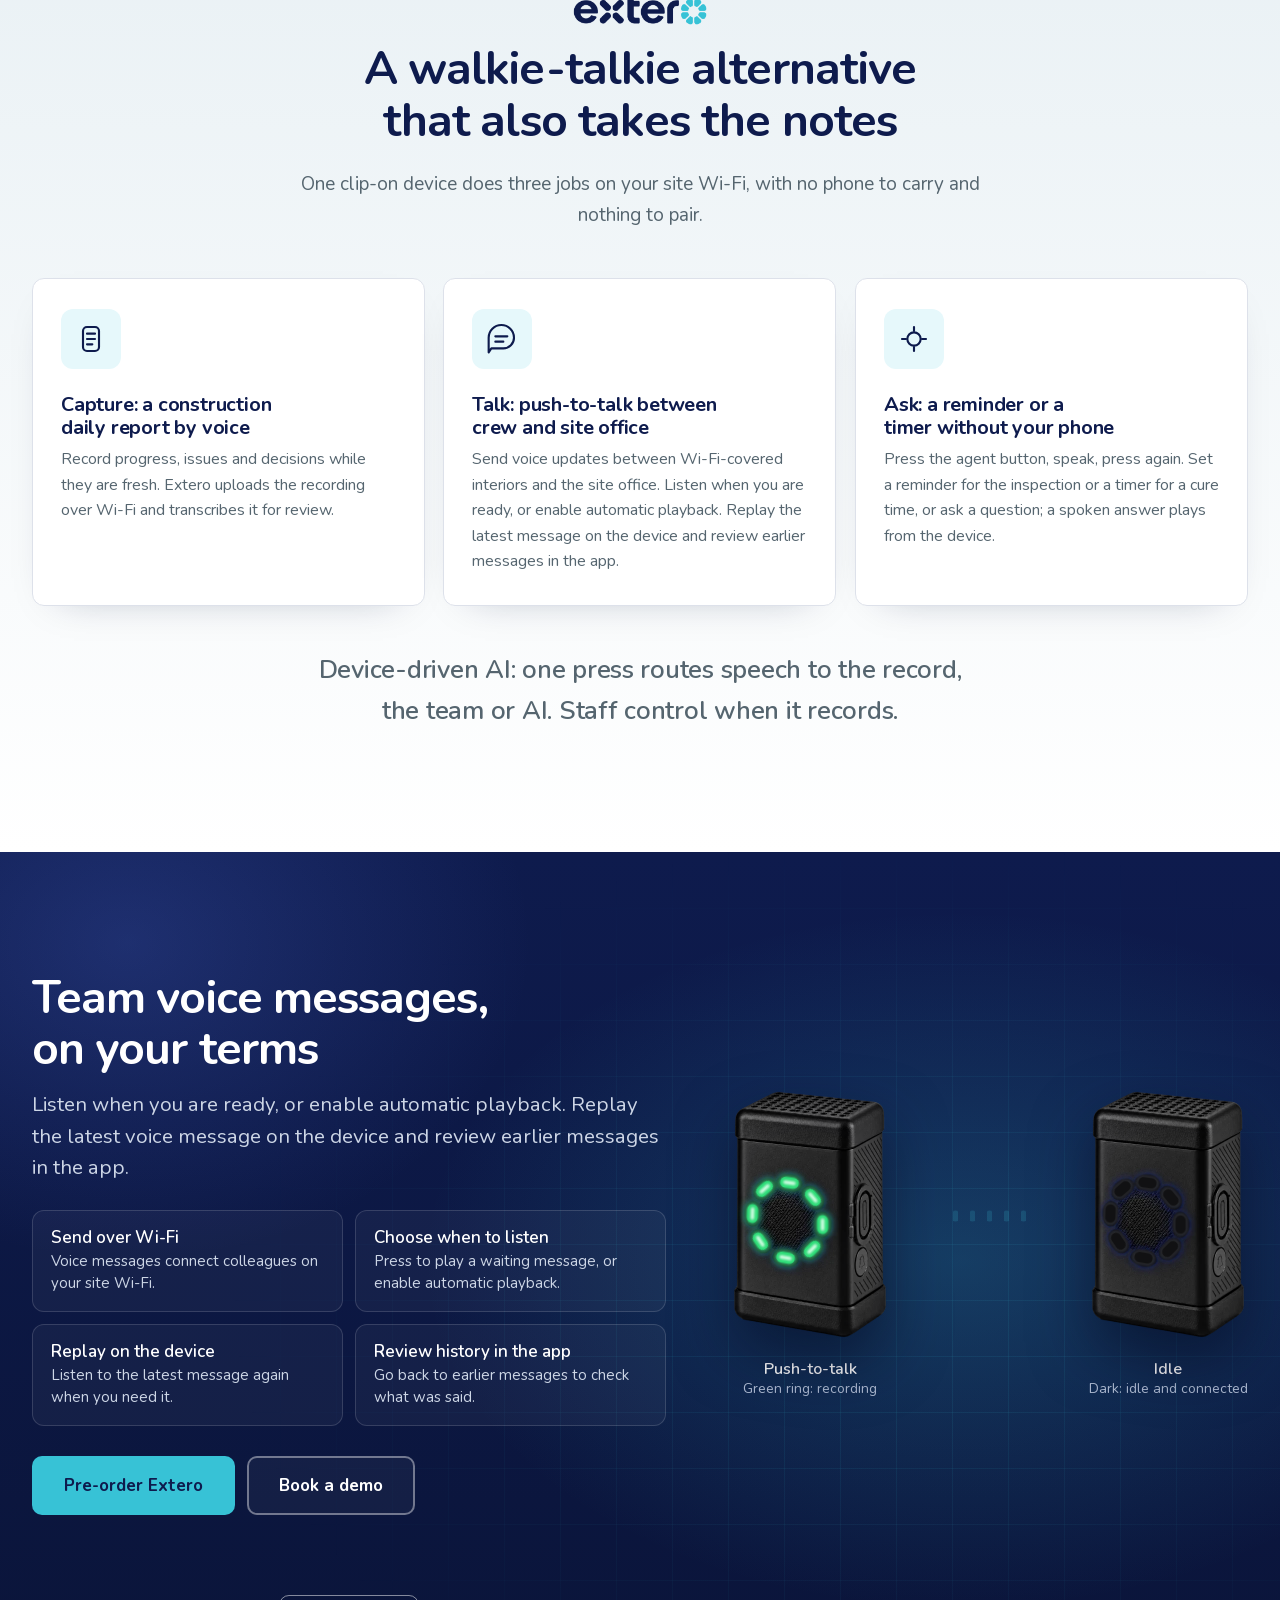
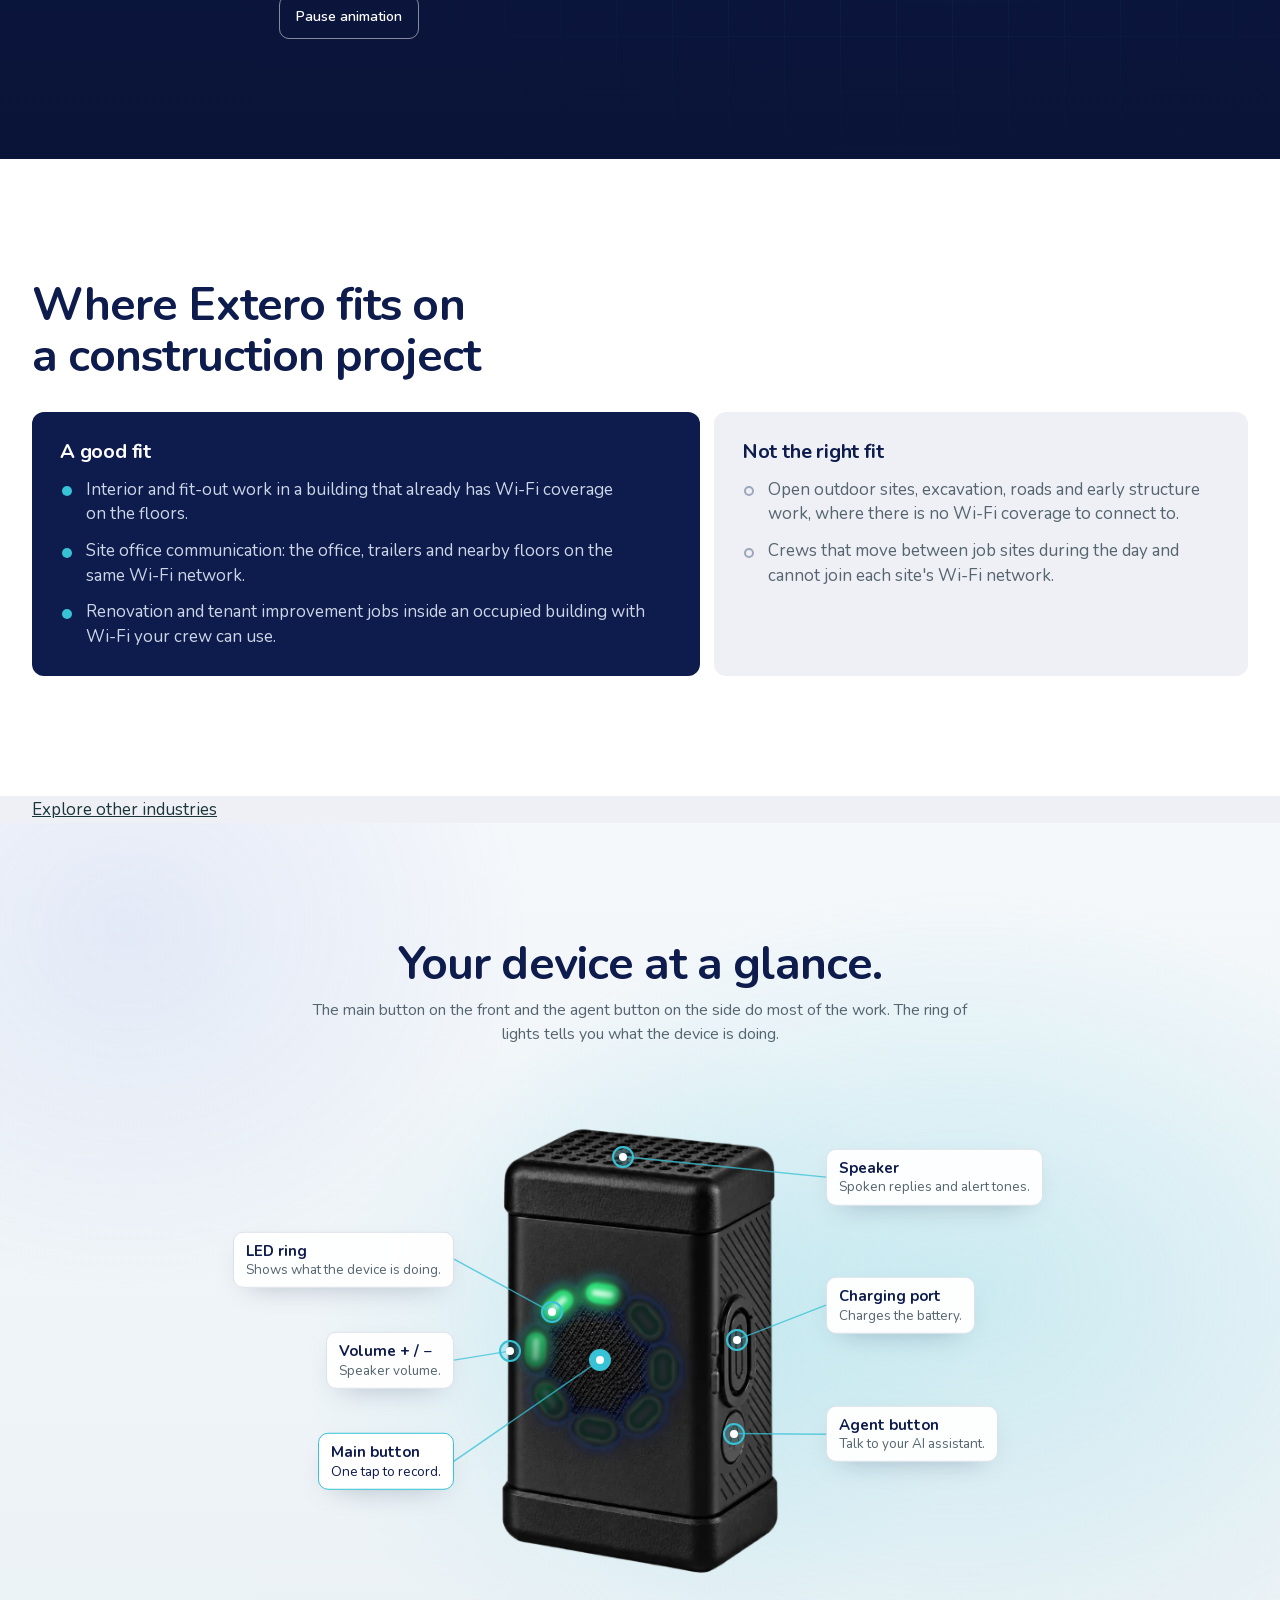
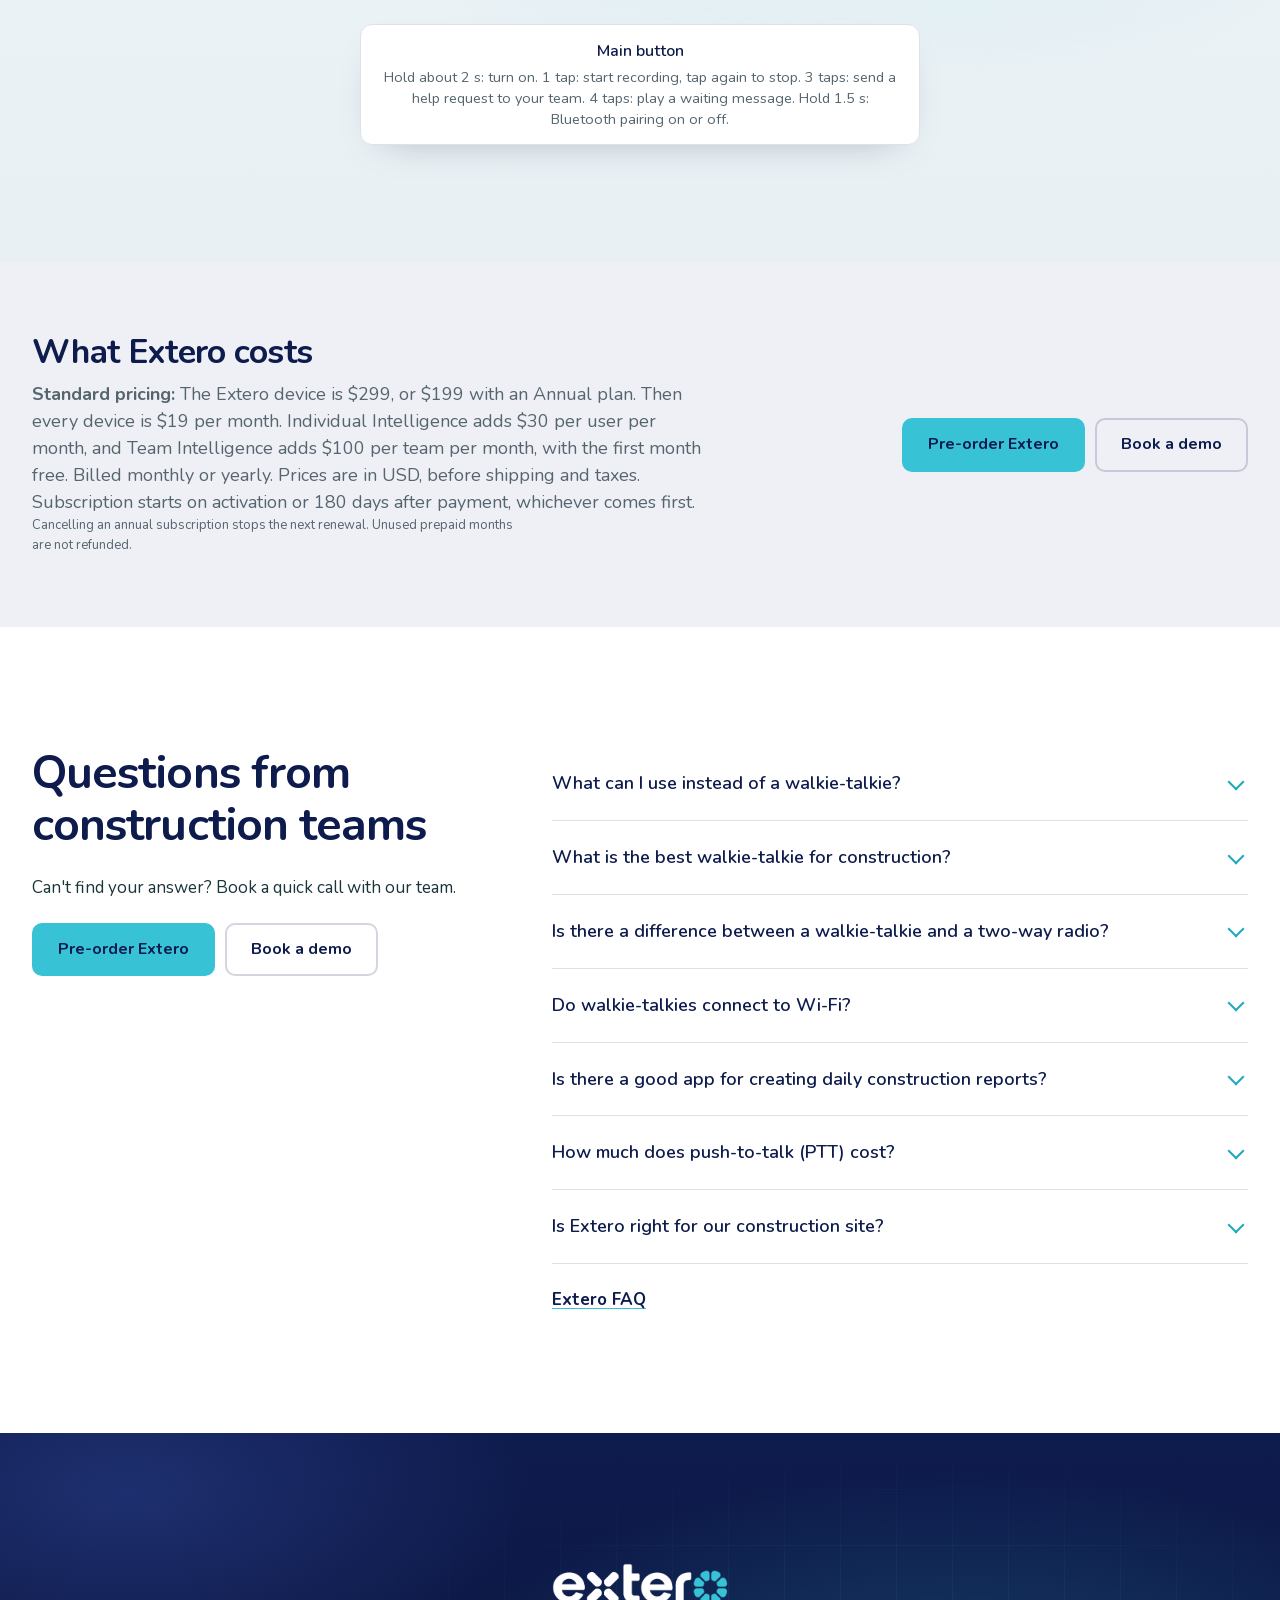
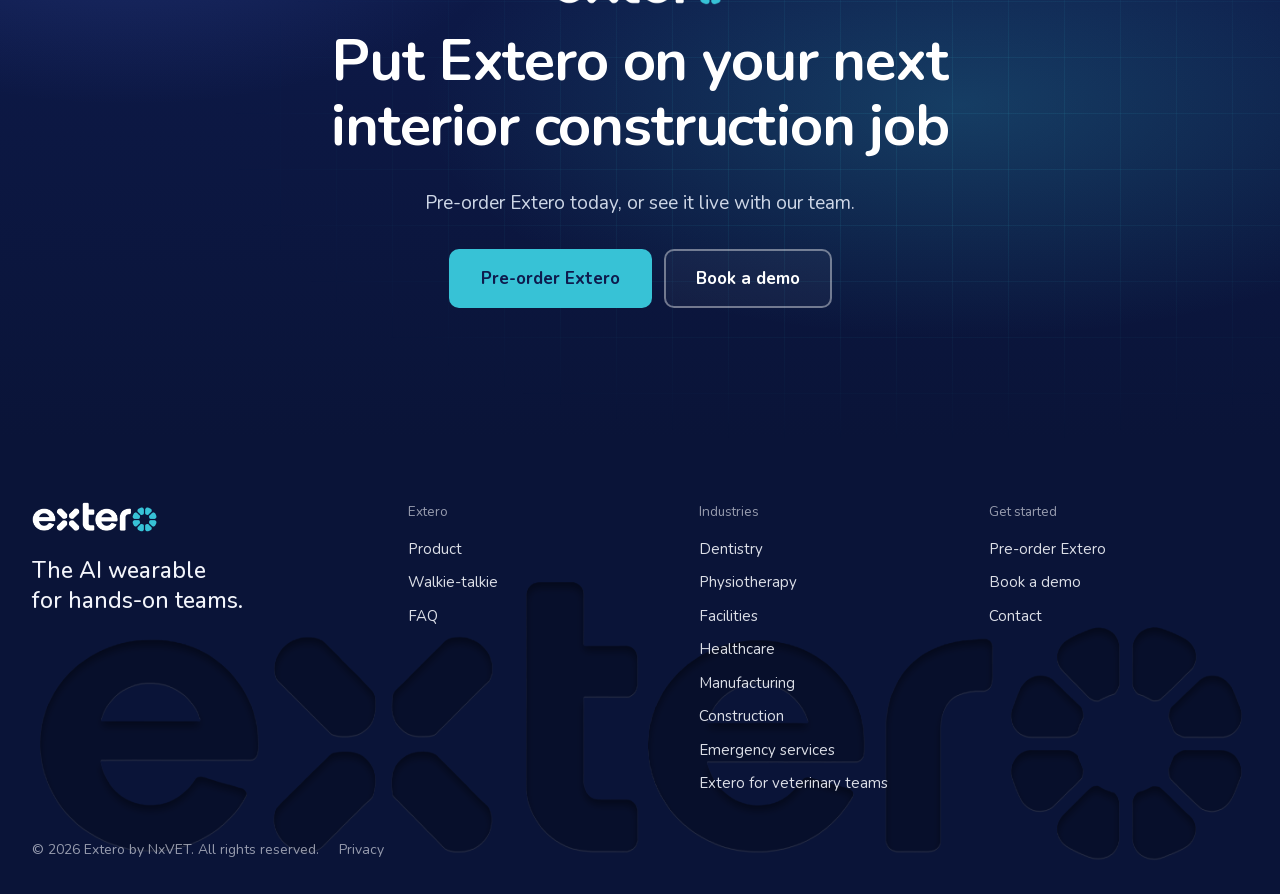
==== commit 9ad98ae4: "Publish optimized Extero site and standalone contact page" ====
--- a/construction/index.html
+++ b/construction/index.html
@@ -5,13 +5,13 @@
 <meta name="viewport" content="width=device-width, initial-scale=1">
 <meta name="robots" content="noindex, nofollow">
 <title>Construction walkie-talkies over Wi-Fi | Extero</title>
-<meta name="description" content="Construction walkie-talkies over Wi-Fi: a clip-on wearable for interior crews and site offices. Push-to-talk, voice notes and AI, with no phone.">
+<meta name="description" content="Construction walkie-talkies over Wi-Fi: a clip-on wearable for interior crews and site offices. Push-to-talk, voice notes and AI, without a phone alongside you after setup.">
 <link rel="canonical" href="https://extero.ai/construction/">
 <meta name="theme-color" content="#0e1b4d">
 <meta property="og:type" content="website">
 <meta property="og:site_name" content="Extero">
 <meta property="og:title" content="Construction walkie-talkies over Wi-Fi | Extero">
-<meta property="og:description" content="Construction walkie-talkies over Wi-Fi: a clip-on wearable for interior crews and site offices. Push-to-talk, voice notes and AI, with no phone.">
+<meta property="og:description" content="Construction walkie-talkies over Wi-Fi: a clip-on wearable for interior crews and site offices. Push-to-talk, voice notes and AI, without a phone alongside you after setup.">
 <meta property="og:url" content="https://extero.ai/construction/">
 <meta property="og:image" content="https://extero.ai/assets/img/og-extero.jpg">
 <meta property="og:image:width" content="1200">
@@ -19,24 +19,23 @@
 <meta property="og:image:alt" content="Extero worn by a dentist, a maintenance technician, a physiotherapist and a machinist">
 <meta name="twitter:card" content="summary_large_image">
 <meta name="twitter:title" content="Construction walkie-talkies over Wi-Fi | Extero">
-<meta name="twitter:description" content="Construction walkie-talkies over Wi-Fi: a clip-on wearable for interior crews and site offices. Push-to-talk, voice notes and AI, with no phone.">
+<meta name="twitter:description" content="Construction walkie-talkies over Wi-Fi: a clip-on wearable for interior crews and site offices. Push-to-talk, voice notes and AI, without a phone alongside you after setup.">
 <meta name="twitter:image" content="https://extero.ai/assets/img/og-extero.jpg">
 <link rel="icon" href="/favicon.ico" sizes="48x48">
 <link rel="icon" type="image/svg+xml" href="/assets/img/favicon.svg">
 <link rel="apple-touch-icon" href="/assets/img/apple-touch-icon.png">
 <link rel="manifest" href="/site.webmanifest">
-<link rel="preconnect" href="https://fonts.googleapis.com">
-<link rel="preconnect" href="https://fonts.gstatic.com" crossorigin>
-<link rel="stylesheet" href="https://fonts.googleapis.com/css2?family=Nunito:wght@400;500;600;700;800&display=swap">
 <link rel="preload" as="image" href="/assets/video/hero-construction-poster.webp" media="(min-width: 761px)" fetchpriority="high">
 <link rel="preload" as="image" href="/assets/video/hero-construction-poster-480.webp" media="(max-width: 760px)" fetchpriority="high">
-<link rel="stylesheet" href="/css/site.css?v=9b4ef8d7">
-<link rel="stylesheet" href="/assets/theme/nx-home.css?v=b2668781">
-<link rel="stylesheet" href="/assets/theme/nx-extero-theme.css?v=0bd01b08">
-<link rel="stylesheet" href="/assets/theme/nx-extero-home.css?v=05bd329d">
-<link rel="stylesheet" href="/assets/theme/nx-polish.css?v=e7da2233">
-<link rel="stylesheet" href="/css/home.css?v=0f66df05">
-<link rel="stylesheet" href="/css/topic.css?v=727d0268">
+<link rel="preload" href="/assets/fonts/nunito-latin.woff2" as="font" type="font/woff2" crossorigin>
+<link rel="stylesheet" href="/assets/bundles/site-6be7e863ef86.css">
+
+
+
+
+
+
+
 </head>
 <!-- Generated by build.mjs from index.html (industry page: Construction). Do not edit: change index.html or build.mjs and run it again. -->
 <body data-demo-url="https://calendar.app.google/ThBtd39a37VWiKsW6">
@@ -65,7 +64,7 @@
             <a class="hd-ind" href="/construction/" data-nav-ind="construction" aria-current="page" style="--i:6"><span class="hd-ind-img"><img src="/assets/img/nav-construction.webp" alt="" width="240" height="240" loading="lazy" decoding="async"></span><span class="hd-ind-txt"><strong>Construction</strong><small>Wi-Fi walkie-talkies for site offices</small></span></a>
             <a class="hd-ind" href="/emergency-services/" data-nav-ind="emergency-services" style="--i:7"><span class="hd-ind-img"><img src="/assets/img/nav-emergency-services.webp" alt="" width="240" height="240" loading="lazy" decoding="async"></span><span class="hd-ind-txt"><strong>Emergency services</strong><small>Voice notes for EMS and fire crews</small></span></a>
           </div>
-          <p class="hd-dd-foot">Not sure Extero fits your team? <a href="#" data-demo>Book a demo<svg viewBox="0 0 12 12" aria-hidden="true"><path d="M2.5 6h7M6.5 3l3 3-3 3"/></svg></a></p>
+          <p class="hd-dd-foot">Not sure Extero fits your team? <a href="https://calendar.app.google/ThBtd39a37VWiKsW6" data-demo>Book a demo<svg viewBox="0 0 12 12" aria-hidden="true"><path d="M2.5 6h7M6.5 3l3 3-3 3"/></svg></a></p>
         </div>
       </div>
       <a href="/faq/">FAQ</a>
@@ -76,7 +75,7 @@
         <a href="/products/extero/">Product</a>
         <a href="/walkie-talkie/">Walkie-talkie</a>
         <a href="/faq/">FAQ</a>
-        <p class="hd-menu-group">Industries</p>
+        <details class="hd-industry-list"><summary>Industries</summary><div class="hd-industry-links">
         <a class="hd-menu-ind" href="/dentistry/" data-nav-ind="dentistry"><img src="/assets/img/nav-dentistry.webp" alt="" width="240" height="240" loading="lazy" decoding="async"><span>Dentistry</span></a>
         <a class="hd-menu-ind" href="/physiotherapy/" data-nav-ind="physiotherapy"><img src="/assets/img/nav-physiotherapy.webp" alt="" width="240" height="240" loading="lazy" decoding="async"><span>Physiotherapy</span></a>
         <a class="hd-menu-ind" href="https://nx.vet/" rel="noopener" data-nav-ind="veterinary"><img src="/assets/img/nav-veterinary.webp" alt="" width="240" height="240" loading="lazy" decoding="async"><span>Veterinary<small>nx.vet</small></span></a>
@@ -85,19 +84,18 @@
         <a class="hd-menu-ind" href="/manufacturing/" data-nav-ind="manufacturing"><img src="/assets/img/nav-manufacturing.webp" alt="" width="240" height="240" loading="lazy" decoding="async"><span>Manufacturing</span></a>
         <a class="hd-menu-ind" href="/construction/" data-nav-ind="construction" aria-current="page"><img src="/assets/img/nav-construction.webp" alt="" width="240" height="240" loading="lazy" decoding="async"><span>Construction</span></a>
         <a class="hd-menu-ind" href="/emergency-services/" data-nav-ind="emergency-services"><img src="/assets/img/nav-emergency-services.webp" alt="" width="240" height="240" loading="lazy" decoding="async"><span>Emergency services</span></a>
-        <a class="hd-menu-cta" href="#" data-demo>Book a demo</a>
+        </div></details>
+        <a class="hd-menu-cta" href="https://calendar.app.google/ThBtd39a37VWiKsW6" data-demo>Book a demo</a>
       </nav>
     </details>
     <div class="hd-ctas">
-      <!-- Cart: goes to the order page for now; it will link to the Stripe checkout later (Lucas, 2026-11-23) -->
-      <a class="hd-cart" href="/products/extero/" aria-label="Cart"><svg viewBox="0 0 24 24" aria-hidden="true"><path d="M6 7h13l-1.5 8.5a2 2 0 01-2 1.5H9.2a2 2 0 01-2-1.6L5.3 4.5A1.5 1.5 0 003.8 3.3H2.5"/><circle cx="9.5" cy="20.5" r="1.3"/><circle cx="16.5" cy="20.5" r="1.3"/></svg></a>
-      <a class="hd-btn hd-btn-ghost" href="#" data-demo>Book a demo</a>
+      <a class="hd-btn hd-btn-ghost" href="https://calendar.app.google/ThBtd39a37VWiKsW6" data-demo>Book a demo</a>
       <a class="hd-btn hd-btn-primary" href="/products/extero/">Pre-order<span class="hd-more">Extero</span></a>
     </div>
   </div>
 </header>
 
-<main id="main">
+<main id="main" tabindex="-1">
 <div class="nxh-root nxx nxx-light nxx-pre xo" style="--nxx-device:url('/assets/theme/nx-extero-device-480.webp');--nxx-led-mask:url('/assets/theme/nx-extero-led-mask.png')">
 
 <!-- ATTENTION: the product, worn in several industries -->
@@ -106,21 +104,22 @@
   <div class="nxh-wrap nxx-hero-grid">
     <div class="nxx-hero-inner">
       <h1 class="xo-ind-h1">Construction walkie-talkies over Wi-Fi<br><span>for interior crews and site offices</span></h1>
-      <p class="nxh-lead">Extero gives you construction walkie-talkies over Wi-Fi: a clip-on wearable with push-to-talk between staff, one-press voice notes and voice access to AI, with no phone. It needs your site Wi-Fi, so it fits interior work, fit-out and site offices, not open outdoor sites.</p>
+      <p class="nxh-lead">Extero gives you construction walkie-talkies over Wi-Fi: a clip-on wearable with push-to-talk between staff, one-press voice notes and voice access to AI, without a phone alongside you after setup. It needs your site Wi-Fi, so it fits interior work, fit-out and site offices, not open outdoor sites.</p>
       <div class="nxh-hero-actions">
         <a class="nxh-btn nxh-btn-primary nxh-btn-lg" href="/products/extero/">Pre-order Extero</a>
-        <a class="nxh-btn nxh-btn-outline-light nxh-btn-lg" href="#" data-demo>Book a demo</a>
+        <a class="nxh-btn nxh-btn-outline-light nxh-btn-lg" href="https://calendar.app.google/ThBtd39a37VWiKsW6" data-demo>Book a demo</a>
       </div>
       <ul class="nxh-hero-trust">
         <li><span>One press to record</span></li>
         <li><span>Wi-Fi walkie-talkie</span></li>
-        <li><span>No phone, no pairing</span></li>
+        <li><span>No phone needed after setup</span></li>
       </ul>
     </div>
     <div class="nxx-hero-media">
       <figure class="xo-reel">
         <img src="/assets/video/hero-construction-poster.webp" srcset="/assets/video/hero-construction-poster-480.webp 480w, /assets/video/hero-construction-poster.webp 720w" sizes="(max-width: 760px) 92vw, 520px" width="720" height="900" fetchpriority="high" decoding="async" alt="A site supervisor in a hard hat holds a drawing, Extero clipped to his safety vest">
         <figcaption class="xo-reel-tag" aria-hidden="true"><i></i><span data-labels="Construction">Construction</span></figcaption>
+        <span class="xo-image-note">Illustrative workplace scenes</span>
       </figure>
     </div>
   </div>
@@ -150,9 +149,9 @@
       <p>One clip-on device does three jobs on your site Wi-Fi, with no phone to carry and nothing to pair.</p>
     </div>
     <div class="nxx-jobs-grid">
-      <article class="nxx-job nxh-reveal"><img class="xo-job-img" data-job="capture" src="/assets/img/job-home-capture.webp" width="720" height="480" loading="lazy" decoding="async" alt="A physiotherapist guides a patient through a resistance band exercise, Extero clipped to her polo shirt"><h3>Capture: a construction daily report by voice</h3><p>Press once and say what happened while you are still on the floor. Extero uploads the recording over Wi-Fi, transcribes it, and can send it to the software you already use for daily reports.</p></article>
-      <article class="nxx-job nxh-reveal"><img class="xo-job-img" data-job="talk" src="/assets/img/job-home-talk.webp" width="720" height="480" loading="lazy" decoding="async" alt="Two colleagues on a voice message: a technician speaks into his Extero in the workshop, the other hears it in the lobby with the ring cyan"><h3>Talk: push-to-talk between crew and site office</h3><p>Send a push-to-talk message to the crew or the site office from the same device. Messages play from its speaker. Three taps send a help request to your team, and a green flash confirms it.</p></article>
-      <article class="nxx-job nxh-reveal"><img class="xo-job-img" data-job="ask" src="/assets/img/job-home-ask.webp" width="720" height="480" loading="lazy" decoding="async" alt="A dentist speaks to the Extero clipped to his scrubs"><h3>Ask: a reminder or a timer without your phone</h3><p>Press the agent button, speak, press again. Set a reminder for the inspection or a timer for a cure time, or ask a question; a spoken answer plays within about 90 seconds.</p></article>
+      <article class="nxx-job nxh-reveal"><span class="xo-job-symbol" aria-hidden="true"><svg viewBox="0 0 24 24"><rect x="6" y="3" width="12" height="18" rx="3"/><path d="M9 8h6M9 12h6M9 16h4"/></svg></span><h3>Capture: a construction daily report by voice</h3><p>Record progress, issues and decisions while they are fresh. Extero uploads the recording over Wi-Fi and transcribes it for review.</p></article>
+      <article class="nxx-job nxh-reveal"><span class="xo-job-symbol" aria-hidden="true"><svg viewBox="0 0 24 24"><path d="M21 11a8 8 0 01-8 8H4l-2 3V11a9 9 0 0119 0z"/><path d="M7 10h9M7 14h6"/></svg></span><h3>Talk: push-to-talk between crew and site office</h3><p>Send voice updates between Wi-Fi-covered interiors and the site office. Listen when you are ready, or enable automatic playback. Replay the latest message on the device and review earlier messages in the app.</p></article>
+      <article class="nxx-job nxh-reveal"><span class="xo-job-symbol" aria-hidden="true"><svg viewBox="0 0 24 24"><path d="M12 3v3M12 18v3M3 12h3M18 12h3"/><circle cx="12" cy="12" r="5"/></svg></span><h3>Ask: a reminder or a timer without your phone</h3><p>Press the agent button, speak, press again. Set a reminder for the inspection or a timer for a cure time, or ask a question; a spoken answer plays from the device.</p></article>
     </div>
     <p class="nxx-scribe-lead nxh-reveal">Device-driven AI: one press routes speech to the record, the team or AI. Staff control when it records.</p>
   </div>
@@ -163,17 +162,17 @@
   <div class="nxh-hero-bg" aria-hidden="true"></div>
   <div class="nxh-wrap xo-talk-grid">
     <div class="xo-talk-copy">
-      <h2 id="xo-talk-title" class="nxh-reveal">Wi-Fi walkie-talkie between the team</h2>
-      <p class="nxh-lead nxh-reveal">Push-to-talk between staff, from the same device. Messages play from its speaker.</p>
+      <h2 id="xo-talk-title" class="nxh-reveal">Team voice messages, on your terms</h2>
+      <p class="nxh-lead nxh-reveal">Listen when you are ready, or enable automatic playback. Replay the latest voice message on the device and review earlier messages in the app.</p>
       <ul class="xo-talk-list">
-        <li class="nxh-reveal"><strong>No phone, no pairing</strong>Battery-powered, on your site Wi-Fi.</li>
-        <li class="nxh-reveal"><strong>A message is waiting</strong>The lights show a cyan double pulse that repeats until you play it. Tap the main button four times to play it.</li>
-        <li class="nxh-reveal"><strong>Help request</strong>Three taps on the main button send a help request to your team. A green flash confirms it was sent.</li>
-        <li class="nxh-reveal"><strong>With every Extero</strong>Voice messaging between the team comes with every device.</li>
-      </ul>
+<li class="nxh-reveal"><strong>Send over Wi-Fi</strong>Voice messages connect colleagues on your site Wi-Fi.</li>
+<li class="nxh-reveal"><strong>Choose when to listen</strong>Press to play a waiting message, or enable automatic playback.</li>
+<li class="nxh-reveal"><strong>Replay on the device</strong>Listen to the latest message again when you need it.</li>
+<li class="nxh-reveal"><strong>Review history in the app</strong>Go back to earlier messages to check what was said.</li>
+</ul>
       <div class="nxh-hero-actions nxh-reveal">
         <a class="nxh-btn nxh-btn-primary nxh-btn-lg" href="/products/extero/">Pre-order Extero</a>
-        <a class="nxh-btn nxh-btn-outline-light nxh-btn-lg" href="#" data-demo>Book a demo</a>
+        <a class="nxh-btn nxh-btn-outline-light nxh-btn-lg" href="https://calendar.app.google/ThBtd39a37VWiKsW6" data-demo>Book a demo</a>
       </div>
     </div>
     <div class="xo-talk-stage nxh-reveal" data-phase="send" aria-hidden="true">
@@ -211,25 +210,7 @@
 </section>
 
 <!-- INTEREST: industries -->
-<section class="nxh-section xo-inds" id="industries">
-  <div class="nxh-wrap">
-    <div class="nxh-section-head nxh-center nxh-reveal">
-      <h2>Find your industry</h2>
-      <p>Extero is the AI wearable for hands-on teams. Pick yours.</p>
-    </div>
-    <div class="xo-ind-grid">
-      <!-- Order: Dentistry and Physiotherapy first (Lucas, 2026-11-23). Pictures cut by _tools/make-industry-images.py. -->
-      <a class="xo-ind nxh-reveal" href="/dentistry/" data-ind="dentistry"><img src="/assets/img/ind-dentistry.webp" width="600" height="900" loading="lazy" decoding="async" alt="A dentist explains a treatment to a patient, Extero clipped to his scrubs with its ring green"><span class="xo-ind-cap"><strong>Dentistry</strong><em>Learn more</em></span></a>
-      <a class="xo-ind nxh-reveal" href="/physiotherapy/" data-ind="physiotherapy"><img src="/assets/img/ind-physiotherapy.webp" width="600" height="900" loading="lazy" decoding="async" alt="A physiotherapist checks a patient's knee, Extero clipped to her polo shirt with its ring green"><span class="xo-ind-cap"><strong>Physiotherapy</strong><em>Learn more</em></span></a>
-      <a class="xo-ind nxh-reveal" href="https://nx.vet/" rel="noopener" data-ind="veterinary"><img src="/assets/img/ind-veterinary.webp" width="600" height="900" loading="lazy" decoding="async" alt="A veterinarian holds a rabbit on the table, Extero clipped to his scrubs with its ring green"><span class="xo-ind-cap"><strong>Veterinary</strong><em>Go to nx.vet</em></span></a>
-      <a class="xo-ind nxh-reveal" href="/facilities-maintenance/" data-ind="facilities-maintenance"><img src="/assets/img/ind-facilities-maintenance.webp" width="600" height="900" loading="lazy" decoding="async" alt="A maintenance technician holds an air filter, Extero clipped to his shirt with its ring cyan"><span class="xo-ind-cap"><strong>Facilities</strong><em>Learn more</em></span></a>
-      <a class="xo-ind nxh-reveal" href="/healthcare/" data-ind="healthcare"><img src="/assets/img/ind-healthcare.webp" width="540" height="960" loading="lazy" decoding="async" alt="A nurse adjusts an IV line, Extero clipped to her scrubs with its ring lit"><span class="xo-ind-cap"><strong>Healthcare</strong><em>Learn more</em></span></a>
-      <a class="xo-ind nxh-reveal" href="/manufacturing/" data-ind="manufacturing"><img src="/assets/img/ind-manufacturing.webp" width="600" height="900" loading="lazy" decoding="async" alt="A machinist measures a part with a caliper, Extero clipped to her shirt with its ring green"><span class="xo-ind-cap"><strong>Manufacturing</strong><em>Learn more</em></span></a>
-      <a class="xo-ind nxh-reveal" href="/construction/" data-ind="construction" aria-current="page"><img src="/assets/img/ind-construction.webp" width="600" height="900" loading="lazy" decoding="async" alt="A site supervisor in a hard hat holds a drawing, Extero clipped to his safety vest"><span class="xo-ind-cap"><strong>Construction</strong><em>You are here</em></span></a>
-      <a class="xo-ind nxh-reveal" href="/emergency-services/" data-ind="emergency-services"><img src="/assets/img/ind-emergency.webp" width="600" height="900" loading="lazy" decoding="async" alt="A paramedic checks a kit bag beside the ambulance, Extero clipped to her uniform with its ring green"><span class="xo-ind-cap"><strong>Emergency services</strong><em>Learn more</em></span></a>
-    </div>
-  </div>
-</section>
+<div class="nxh-wrap xo-related"><a href="/#industries">Explore other industries</a></div>
 
 <!-- DESIRE: the device (markup and behaviour from nx.vet) -->
 <section class="nxx-glance" id="glance" aria-labelledby="nxx-glance-title">
@@ -261,7 +242,7 @@
       <div data-for="main"><strong>Main button</strong><p>Hold about 2 s: turn on. 1 tap: start recording, tap again to stop. 3 taps: send a help request to your team. 4 taps: play a waiting message. Hold 1.5 s: Bluetooth pairing on or off.</p></div>
       <div data-for="charge"><strong>Charging port</strong><p>Charges the battery; plugging in also turns the device on. The ring glows red slowly while charging and goes dark when the battery is full.</p></div>
       <div data-for="volume"><strong>Volume + / &minus;</strong><p>Each press changes the speaker volume one step; the lights show the level in white. Hold both together for 5 seconds to turn the device off.</p></div>
-      <div data-for="agent"><strong>Agent button</strong><p>Press once, speak, press again. A spoken answer plays by itself within about 90 seconds. Double-press to check the battery.</p></div>
+      <div data-for="agent"><strong>Agent button</strong><p>Press once, speak, press again. A spoken answer plays from the device. Double-press to check the battery.</p></div>
     </div>
   </div>
 </section>
@@ -271,9 +252,12 @@
   <div class="nxh-wrap xo-price-in nxh-reveal">
     <div>
       <h2>What Extero costs</h2>
-      <p>The Extero device is $299, or $199 with an Annual plan. Then every device is $19 per month. Individual Intelligence adds $30 per user per month, and Team Intelligence adds $100 per team per month, with the first month free. Billed monthly or yearly. Prices are in USD, before shipping and taxes.</p>
-    </div>
-    <div class="nxh-product-actions"><a class="nxh-btn nxh-btn-primary" href="/products/extero/">Pre-order Extero</a><a class="nxh-btn nxh-btn-ghost" href="#" data-demo>Book a demo</a></div>
+      <p><strong>Standard pricing:</strong> The Extero device is $299, or $199 with an Annual plan. Then every device is $19 per month. Individual Intelligence adds $30 per user per month, and Team Intelligence adds $100 per team per month, with the first month free. Billed monthly or yearly. Prices are in USD, before shipping and taxes.</p>
+      <p class="xo-offer-note" data-xo-offer hidden></p>
+      <p>Subscription starts on activation or 180 days after payment, whichever comes first.</p>
+      <p class="xo-renewal-note">Cancelling an annual subscription stops the next renewal. Unused prepaid months are not refunded.</p>
+    </div>
+    <div class="nxh-product-actions"><a class="nxh-btn nxh-btn-primary" href="/products/extero/">Pre-order Extero</a><a class="nxh-btn nxh-btn-ghost" href="https://calendar.app.google/ThBtd39a37VWiKsW6" data-demo>Book a demo</a></div>
   </div>
 </section>
 
@@ -286,16 +270,16 @@
         <p>Can't find your answer? Book a quick call with our team.</p>
         <div class="nxh-faq-ctas">
           <a class="nxh-btn nxh-btn-primary" href="/products/extero/">Pre-order Extero</a>
-          <a class="nxh-btn nxh-btn-ghost" href="#" data-demo>Book a demo</a>
+          <a class="nxh-btn nxh-btn-ghost" href="https://calendar.app.google/ThBtd39a37VWiKsW6" data-demo>Book a demo</a>
         </div>
       </div>
     </div>
     <div class="nxh-faq-list nxh-reveal">
-      <details><summary>What can I use instead of a walkie-talkie?</summary><p>On a job with Wi-Fi coverage, you can use Extero. It is a clip-on wearable with push-to-talk between staff over your site Wi-Fi, with no phone and no pairing. It also records voice notes and takes voice commands for AI.</p></details>
+      <details><summary>What can I use instead of a walkie-talkie?</summary><p>On a job with Wi-Fi coverage, you can use Extero. It is a clip-on wearable with push-to-talk between staff over your site Wi-Fi, without a phone alongside you after setup. It also records voice notes and takes voice commands for AI.</p></details>
       <details><summary>What is the best walkie-talkie for construction?</summary><p>It depends on where your crew works. For open outdoor sites, choose a radio that does not depend on Wi-Fi. For interior work, fit-out and site offices with Wi-Fi coverage, Extero adds push-to-talk, voice notes and AI in one clip-on device.</p></details>
       <details><summary>Is there a difference between a walkie-talkie and a two-way radio?</summary><p>People use the two names for the same kind of handheld push-to-talk radio. Extero is a different kind of device: a wearable that sends push-to-talk voice messages over your site Wi-Fi instead of radio channels.</p></details>
-      <details><summary>Do walkie-talkies connect to Wi-Fi?</summary><p>Most handheld walkie-talkies use radio channels, not Wi-Fi. Extero is a Wi-Fi walkie-talkie: you connect it to your site Wi-Fi from the Extero app over Bluetooth, and after that it works with no phone.</p></details>
-      <details><summary>Is there a good app for creating daily construction reports?</summary><p>Extero is not a report app. It records what you say with one press, transcribes it, and can send the recording to the software you already use through the API, webhooks or the MCP server.</p></details>
+      <details><summary>Do walkie-talkies connect to Wi-Fi?</summary><p>Most handheld walkie-talkies use radio channels, not Wi-Fi. Extero is a Wi-Fi walkie-talkie: you connect it to your site Wi-Fi from the Extero app over Bluetooth, and after that it works without a phone alongside you after setup.</p></details>
+      <details><summary>Is there a good app for creating daily construction reports?</summary><p>Compatibility depends on your software. Tell us which software you use. We’ll confirm whether Extero can connect and what setup is needed. <a href="/contact/?enquiry=software&amp;industry=construction#contact-form">Check software compatibility</a>.</p></details>
       <details><summary>How much does push-to-talk (PTT) cost?</summary><p>For Extero, the device is $299, or $199 with an Annual plan, then $19 per device per month, in USD before shipping and taxes. Voice messaging between the team comes with every device. Most teams need one Extero for each person working that day, not one for every employee.</p></details>
       <details><summary>Is Extero right for our construction site?</summary><p>It is if the people who need it work where your site Wi-Fi reaches: interior floors, fit-out areas and the site office. It is not the right tool for open outdoor sites or anywhere without Wi-Fi coverage, because it does not work without Wi-Fi.</p></details>
       <p class="xo-faq-all"><a href="/faq/">Extero FAQ</a></p>
@@ -312,7 +296,7 @@
     <p>Pre-order Extero today, or see it live with our team.</p>
     <div class="nxh-hero-actions nxh-center">
       <a class="nxh-btn nxh-btn-primary nxh-btn-lg" href="/products/extero/">Pre-order Extero</a>
-      <a class="nxh-btn nxh-btn-outline-light nxh-btn-lg" href="#" data-demo>Book a demo</a>
+      <a class="nxh-btn nxh-btn-outline-light nxh-btn-lg" href="https://calendar.app.google/ThBtd39a37VWiKsW6" data-demo>Book a demo</a>
     </div>
   </div>
 </section>
@@ -353,12 +337,13 @@
           <p class="ft-col-t">Get started</p>
           <ul>
             <li><a href="/products/extero/">Pre-order Extero</a></li>
-            <li><a href="#" data-demo>Book a demo</a></li>
+            <li><a href="https://calendar.app.google/ThBtd39a37VWiKsW6" data-demo>Book a demo</a></li>
+            <li><a href="/contact/">Contact</a></li>
           </ul>
         </div>
       </nav>
     </div>
-    <p class="ft-bar"><span>&copy; 2026 Extero. All rights reserved.</span><a href="https://nx.vet/policies/privacy-policy" rel="noopener">Privacy</a></p>
+    <p class="ft-bar"><span>&copy; 2026 Extero by NxVET. All rights reserved.</span><a href="https://nx.vet/policies/privacy-policy" rel="noopener">Privacy</a></p>
     <!-- The wordmark, sunk into the footer (Lucas, 2026-11-25, after lupapets.com: "the logo how it's engraved"): a darker fill,
          a shadow under the top edges and a thin light rim on the bottom edges, all from the filter below. No glow.
          It lies BEHIND the links, a little transparent (Lucas, same day: "the footer is too big in height ... the logo
@@ -391,62 +376,12 @@
 </footer>
 
 <!-- BF:start (Black Friday offer: written by build.mjs from the theme's snippets/nx-bf-offer.liquid, switch BLACK_FRIDAY; do not edit between the markers) -->
-<style>
-  .nxbf{--navy:#0e1b4d;--navy-2:#0a1438;--cyan:#37c2d6;
-    width:min(760px,calc(100% - 32px));max-width:none;max-height:calc(100vh - 32px);max-height:calc(100dvh - 32px);margin:auto;padding:0;border:0;border-radius:12px;overflow:hidden auto;background:var(--navy);color:#fff;
-    font-family:var(--font-body-family,Nunito),Arial,sans-serif;font-size:16px;line-height:1.5;letter-spacing:0;box-shadow:0 30px 70px -20px rgba(5,10,30,.7)}
-  .nxbf:not([open]){display:none}
-  .nxbf:focus{outline:none}
-  .nxbf *{box-sizing:border-box}
-  .nxbf::backdrop{background:rgba(10,16,32,.66)}
-  .nxbf[open]{animation:nxbf-in .28s cubic-bezier(.22,.8,.24,1)}
-  @keyframes nxbf-in{from{opacity:0;transform:translateY(12px)}to{opacity:1;transform:none}}
-  .nxbf-card{position:relative;display:grid;grid-template-columns:minmax(0,5fr) minmax(0,7fr)}
-  .nxbf-photo{margin:0;min-height:100%;background:#e9ebf0}
-  .nxbf-photo img{display:block;width:100%;height:100%;object-fit:cover;object-position:50% 50%}
-  .nxbf-body{display:flex;flex-direction:column;justify-content:center;align-items:flex-start;gap:14px;padding:44px 40px 40px;background:radial-gradient(120% 120% at 100% 0%,#1b2d6e 0%,var(--navy) 55%,var(--navy-2) 100%)}
-  .nxbf-new{display:flex;align-items:center;gap:10px;margin:0 0 6px;padding-right:36px;font-size:15px;font-weight:700;line-height:1.35;color:#fff;text-wrap:balance}
-  .nxbf-new b{flex:none;padding:3px 8px;border-radius:5px;background:var(--cyan);color:var(--navy);font-size:11px;font-weight:800;letter-spacing:.14em;text-transform:uppercase;line-height:1.5}
-  .nxbf-tag{margin:0;font-size:12px;font-weight:800;letter-spacing:.16em;text-transform:uppercase;line-height:1.5;color:var(--cyan)}
-  .nxbf-title{margin:0;font-family:inherit;font-size:34px;font-weight:800;line-height:1.1;letter-spacing:-.015em;color:#fff;text-wrap:balance}
-  .nxbf-text{margin:0;font-size:17px;line-height:1.5;color:#e6ebf5;text-wrap:pretty}
-  .nxbf-what{margin:0;font-size:13px;line-height:1.5;color:#b9c3d9;text-wrap:pretty}
-  .nxbf-cta{display:inline-flex;align-items:center;justify-content:center;min-height:50px;margin-top:10px;padding:12px 28px;border-radius:10px;background:var(--cyan);color:var(--navy);font-size:16px;font-weight:800;text-decoration:none;transition:background-color .2s}
-  .nxbf-cta:hover{background:#5ccfe0;color:var(--navy)}
-  .nxbf-cta:focus-visible,.nxbf-close:focus-visible{outline:3px solid #fff;outline-offset:2px}
-  .nxbf-close{position:absolute;top:10px;right:10px;display:grid;place-items:center;width:40px;height:40px;padding:0;border:0;border-radius:10px;background:rgba(10,20,56,.72);color:#fff;font:inherit;font-size:26px;line-height:1;cursor:pointer}
-  .nxbf-close:hover{background:rgba(255,255,255,.18)}
-  .nxbf-snipe{--navy:#0e1b4d;--cyan:#37c2d6;position:fixed;left:20px;bottom:20px;z-index:2147482000;display:flex;align-items:center;gap:14px;min-height:56px;margin:0;padding:9px 14px 9px 16px;border:0;border-radius:10px;background:var(--navy);color:#fff;font-family:var(--font-body-family,Nunito),Arial,sans-serif;letter-spacing:0;text-align:left;cursor:pointer;box-shadow:0 14px 34px -12px rgba(5,10,30,.6);animation:nxbf-snipe-in .4s cubic-bezier(.22,.8,.24,1) .3s backwards;transition:background-color .2s}
-  .nxbf-snipe[hidden]{display:none}
-  .nxbf-snipe:hover{background:#1b2d6e}
-  .nxbf-snipe:focus-visible{outline:3px solid var(--cyan);outline-offset:2px}
-  .nxbf-snipe-txt{display:flex;flex-direction:column;white-space:nowrap}
-  .nxbf-snipe-tag{font-size:11px;font-weight:800;letter-spacing:.14em;text-transform:uppercase;line-height:1.5;color:var(--cyan)}
-  .nxbf-snipe-val{font-size:17px;font-weight:800;line-height:1.25;color:#fff}
-  .nxbf-snipe-go{flex:none;display:grid;place-items:center;width:28px;height:28px;border-radius:8px;background:var(--cyan);color:var(--navy)}
-  .nxbf-snipe-go svg{display:block;width:14px;height:14px}
-  @keyframes nxbf-snipe-in{from{opacity:0;transform:translateY(10px)}to{opacity:1;transform:none}}
-  @media (max-width:640px){
-    .nxbf-snipe{left:12px;bottom:20px;gap:10px;padding:8px 10px 8px 12px}
-    .nxbf-snipe-val{font-size:16px}
-    .nxbf-new{font-size:14px}
-    .nxbf{width:min(420px,calc(100% - 32px))}
-    .nxbf-card{grid-template-columns:minmax(0,1fr)}
-    .nxbf-photo{height:150px;min-height:0}
-    .nxbf-photo img{object-position:50% 46%}
-    .nxbf-body{padding:24px 22px 24px;gap:10px}
-    .nxbf-title{font-size:27px}
-    .nxbf-text{font-size:16px}
-    .nxbf-cta{width:100%}
-  }
-  @media (prefers-reduced-motion:reduce){.nxbf[open],.nxbf-snipe{animation:none}.nxbf-cta,.nxbf-snipe{transition:none}}
-  @media print{.nxbf-snipe{display:none}}
-</style>
+<style>.nxbf{--navy:#0e1b4d;--navy-2:#0a1438;--cyan:#37c2d6;background:var(--navy);color:#fff;width:min(760px,100% - 32px);max-width:none;max-height:calc(100dvh - 32px);font-family:var(--font-body-family,Nunito),Arial,sans-serif;letter-spacing:0;border:0;border-radius:12px;margin:auto;padding:0;font-size:16px;line-height:1.5;overflow:hidden auto;box-shadow:0 30px 70px -20px #050a1eb3}.nxbf:not([open]){display:none}.nxbf:focus{outline:none}.nxbf *{box-sizing:border-box}.nxbf::backdrop{background:#0a1020a8}.nxbf[open]{animation:.28s cubic-bezier(.22,.8,.24,1) nxbf-in}@keyframes nxbf-in{0%{opacity:0;transform:translateY(12px)}to{opacity:1;transform:none}}.nxbf-card{grid-template-columns:minmax(0,5fr) minmax(0,7fr);display:grid;position:relative}.nxbf-photo{background:#e9ebf0;min-height:100%;margin:0}.nxbf-photo img{object-fit:cover;object-position:50% 50%;width:100%;height:100%;display:block}.nxbf-body{background:radial-gradient(120% 120% at 100% 0%,#1b2d6e 0%,var(--navy) 55%,var(--navy-2) 100%);flex-direction:column;justify-content:center;align-items:flex-start;gap:14px;padding:44px 40px 40px;display:flex}.nxbf-new{color:#fff;text-wrap:balance;align-items:center;gap:10px;margin:0 0 6px;padding-right:36px;font-size:15px;font-weight:700;line-height:1.35;display:flex}.nxbf-new b{background:var(--cyan);color:var(--navy);letter-spacing:.14em;text-transform:uppercase;border-radius:5px;flex:none;padding:3px 8px;font-size:11px;font-weight:800;line-height:1.5}.nxbf-tag{letter-spacing:.16em;text-transform:uppercase;color:var(--cyan);margin:0;font-size:12px;font-weight:800;line-height:1.5}.nxbf-title{letter-spacing:-.015em;color:#fff;text-wrap:balance;margin:0;font-family:inherit;font-size:34px;font-weight:800;line-height:1.1}.nxbf-text{color:#e6ebf5;text-wrap:pretty;margin:0;font-size:17px;line-height:1.5}.nxbf-what{color:#b9c3d9;text-wrap:pretty;margin:0;font-size:13px;line-height:1.5}.nxbf-cta{background:var(--cyan);min-height:50px;color:var(--navy);border-radius:10px;justify-content:center;align-items:center;margin-top:10px;padding:12px 28px;font-size:16px;font-weight:800;text-decoration:none;transition:background-color .2s;display:inline-flex}.nxbf-cta:hover{color:var(--navy);background:#5ccfe0}.nxbf-cta:focus-visible,.nxbf-close:focus-visible{outline-offset:2px;outline:3px solid #fff}.nxbf-close{color:#fff;width:40px;height:40px;font:inherit;cursor:pointer;background:#0a1438b8;border:0;border-radius:10px;place-items:center;padding:0;font-size:26px;line-height:1;display:grid;position:absolute;top:10px;right:10px}.nxbf-close:hover{background:#ffffff2e}.nxbf-snipe{--navy:#0e1b4d;--cyan:#37c2d6;z-index:2147482000;background:var(--navy);color:#fff;min-height:56px;font-family:var(--font-body-family,Nunito),Arial,sans-serif;letter-spacing:0;text-align:left;cursor:pointer;border:0;border-radius:10px;align-items:center;gap:14px;margin:0;padding:9px 14px 9px 16px;transition:background-color .2s;animation:.4s cubic-bezier(.22,.8,.24,1) .3s backwards nxbf-snipe-in;display:flex;position:fixed;bottom:20px;left:20px;box-shadow:0 14px 34px -12px #050a1e99}.nxbf-snipe[hidden]{display:none}.nxbf-snipe:hover{background:#1b2d6e}.nxbf-snipe:focus-visible{outline:3px solid var(--cyan);outline-offset:2px}.nxbf-snipe-txt{white-space:nowrap;flex-direction:column;display:flex}.nxbf-snipe-tag{letter-spacing:.14em;text-transform:uppercase;color:var(--cyan);font-size:11px;font-weight:800;line-height:1.5}.nxbf-snipe-val{color:#fff;font-size:17px;font-weight:800;line-height:1.25}.nxbf-snipe-go{background:var(--cyan);width:28px;height:28px;color:var(--navy);border-radius:8px;flex:none;place-items:center;display:grid}.nxbf-snipe-go svg{width:14px;height:14px;display:block}@keyframes nxbf-snipe-in{0%{opacity:0;transform:translateY(10px)}to{opacity:1;transform:none}}@media (width<=640px){.nxbf-snipe{gap:10px;padding:8px 10px 8px 12px;bottom:20px;left:12px}.nxbf-snipe-val{font-size:16px}.nxbf-new{font-size:14px}.nxbf{width:min(420px,100% - 32px)}.nxbf-card{grid-template-columns:minmax(0,1fr)}.nxbf-photo{height:150px;min-height:0}.nxbf-photo img{object-position:50% 46%}.nxbf-body{gap:10px;padding:24px 22px}.nxbf-title{font-size:27px}.nxbf-text{font-size:16px}.nxbf-cta{width:100%}}@media (prefers-reduced-motion:reduce){.nxbf[open],.nxbf-snipe{animation:none}.nxbf-cta,.nxbf-snipe{transition:none}}@media print{.nxbf-snipe{display:none}}</style>
 <button type="button" class="nxbf-snipe" id="NxBfSnipe" aria-haspopup="dialog" aria-controls="NxBfOffer" data-bf-snipe>
   <span class="nxbf-snipe-txt"><span class="nxbf-snipe-tag">Black Friday offer</span><span class="nxbf-snipe-val">Save <span data-bf-save>$1,200</span></span></span>
   <span class="nxbf-snipe-go" aria-hidden="true"><svg viewBox="0 0 14 14" fill="none" stroke="currentColor" stroke-width="2.2" stroke-linecap="round" stroke-linejoin="round"><path d="M5 2.5 9.5 7 5 11.5"/></svg></span>
 </button>
-<dialog class="nxbf" id="NxBfOffer" aria-labelledby="NxBfTitle" aria-describedby="NxBfText" data-end="1796112000" tabindex="-1">
+<dialog class="nxbf" id="NxBfOffer" aria-labelledby="NxBfTitle" aria-describedby="NxBfText" data-end="1796101200" tabindex="-1">
   <div class="nxbf-card">
     <button type="button" class="nxbf-close" data-bf-close aria-label="Close">&times;</button>
     <figure class="nxbf-photo"><img src="/assets/theme/nx-extero-device-700.jpg" alt="The Extero device with its ring of lights" width="662" height="713" loading="lazy" decoding="async"></figure>
@@ -513,19 +448,18 @@
       open();
     };
     const arm = () => { if (armed) return; armed = true; tries = 0; window.addEventListener('scroll', onScroll, { passive: true }); onScroll(); };
-    if (forced) open(); else arm();
+    if (forced) open(); // Offer dialog opens only on an explicit request.
     // Back to the homepage with the browser's Back button (page restored from memory): a visit too
-    if (home) window.addEventListener('pageshow', e => { if (e.persisted && !dlg.open) arm(); });
+    // Returning to the page must not reopen a dismissed promotion.
   })();
 </script>
 <!-- BF:end -->
 
-<script src="/js/analytics.js?v=6c5a298e" defer></script>
-<script type="application/ld+json">{"@context":"https://schema.org","@type":"FAQPage","mainEntity":[{"@type":"Question","name":"What can I use instead of a walkie-talkie?","acceptedAnswer":{"@type":"Answer","text":"On a job with Wi-Fi coverage, you can use Extero. It is a clip-on wearable with push-to-talk between staff over your site Wi-Fi, with no phone and no pairing. It also records voice notes and takes voice commands for AI."}},{"@type":"Question","name":"What is the best walkie-talkie for construction?","acceptedAnswer":{"@type":"Answer","text":"It depends on where your crew works. For open outdoor sites, choose a radio that does not depend on Wi-Fi. For interior work, fit-out and site offices with Wi-Fi coverage, Extero adds push-to-talk, voice notes and AI in one clip-on device."}},{"@type":"Question","name":"Is there a difference between a walkie-talkie and a two-way radio?","acceptedAnswer":{"@type":"Answer","text":"People use the two names for the same kind of handheld push-to-talk radio. Extero is a different kind of device: a wearable that sends push-to-talk voice messages over your site Wi-Fi instead of radio channels."}},{"@type":"Question","name":"Do walkie-talkies connect to Wi-Fi?","acceptedAnswer":{"@type":"Answer","text":"Most handheld walkie-talkies use radio channels, not Wi-Fi. Extero is a Wi-Fi walkie-talkie: you connect it to your site Wi-Fi from the Extero app over Bluetooth, and after that it works with no phone."}},{"@type":"Question","name":"Is there a good app for creating daily construction reports?","acceptedAnswer":{"@type":"Answer","text":"Extero is not a report app. It records what you say with one press, transcribes it, and can send the recording to the software you already use through the API, webhooks or the MCP server."}},{"@type":"Question","name":"How much does push-to-talk (PTT) cost?","acceptedAnswer":{"@type":"Answer","text":"For Extero, the device is $299, or $199 with an Annual plan, then $19 per device per month, in USD before shipping and taxes. Voice messaging between the team comes with every device. Most teams need one Extero for each person working that day, not one for every employee."}},{"@type":"Question","name":"Is Extero right for our construction site?","acceptedAnswer":{"@type":"Answer","text":"It is if the people who need it work where your site Wi-Fi reaches: interior floors, fit-out areas and the site office. It is not the right tool for open outdoor sites or anywhere without Wi-Fi coverage, because it does not work without Wi-Fi."}}]}</script>
+<script src="/js/analytics.js?v=eebaf767" defer></script>
+<script type="application/ld+json">{"@context":"https://schema.org","@type":"FAQPage","mainEntity":[{"@type":"Question","name":"What can I use instead of a walkie-talkie?","acceptedAnswer":{"@type":"Answer","text":"On a job with Wi-Fi coverage, you can use Extero. It is a clip-on wearable with push-to-talk between staff over your site Wi-Fi, without a phone alongside you after setup. It also records voice notes and takes voice commands for AI."}},{"@type":"Question","name":"What is the best walkie-talkie for construction?","acceptedAnswer":{"@type":"Answer","text":"It depends on where your crew works. For open outdoor sites, choose a radio that does not depend on Wi-Fi. For interior work, fit-out and site offices with Wi-Fi coverage, Extero adds push-to-talk, voice notes and AI in one clip-on device."}},{"@type":"Question","name":"Is there a difference between a walkie-talkie and a two-way radio?","acceptedAnswer":{"@type":"Answer","text":"People use the two names for the same kind of handheld push-to-talk radio. Extero is a different kind of device: a wearable that sends push-to-talk voice messages over your site Wi-Fi instead of radio channels."}},{"@type":"Question","name":"Do walkie-talkies connect to Wi-Fi?","acceptedAnswer":{"@type":"Answer","text":"Most handheld walkie-talkies use radio channels, not Wi-Fi. Extero is a Wi-Fi walkie-talkie: you connect it to your site Wi-Fi from the Extero app over Bluetooth, and after that it works without a phone alongside you after setup."}},{"@type":"Question","name":"Is there a good app for creating daily construction reports?","acceptedAnswer":{"@type":"Answer","text":"Compatibility depends on your software. Tell us which software you use. We’ll confirm whether Extero can connect and what setup is needed."}},{"@type":"Question","name":"How much does push-to-talk (PTT) cost?","acceptedAnswer":{"@type":"Answer","text":"For Extero, the device is $299, or $199 with an Annual plan, then $19 per device per month, in USD before shipping and taxes. Voice messaging between the team comes with every device. Most teams need one Extero for each person working that day, not one for every employee."}},{"@type":"Question","name":"Is Extero right for our construction site?","acceptedAnswer":{"@type":"Answer","text":"It is if the people who need it work where your site Wi-Fi reaches: interior floors, fit-out areas and the site office. It is not the right tool for open outdoor sites or anywhere without Wi-Fi coverage, because it does not work without Wi-Fi."}}]}</script>
 <script type="application/ld+json">{"@context":"https://schema.org","@type":"BreadcrumbList","itemListElement":[{"@type":"ListItem","position":1,"name":"Extero","item":"https://extero.ai/"},{"@type":"ListItem","position":2,"name":"Construction","item":"https://extero.ai/construction/"}]}</script>
-<script src="/js/site.js?v=1f452d80" defer></script>
+<script src="/js/site.js?v=a417e13d" defer></script>
 <script src="/assets/theme/nx-extero-home.js?v=ea100799" defer></script>
-<script src="/assets/theme/nx-polish.js?v=60e5123d" defer></script>
 <script src="/js/widows.js?v=6cb4b8d7" defer></script>
 </body>
 </html>
--- a/assets/bundles/site-6be7e863ef86.css
+++ b/assets/bundles/site-6be7e863ef86.css
@@ -0,0 +1 @@
+@font-face{font-family:Nunito;font-style:normal;font-weight:400 800;font-display:swap;src:url(/assets/fonts/nunito-latin-ext.woff2)format("woff2");unicode-range:U+100-2BA,U+2BD-2C5,U+2C7-2CC,U+2CE-2D7,U+2DD-2FF,U+304,U+308,U+329,U+1D00-1DBF,U+1E00-1E9F,U+1EF2-1EFF,U+2020,U+20A0-20AB,U+20AD-20C4,U+2113,U+2C60-2C7F,U+A720-A7FF}@font-face{font-family:Nunito;font-style:normal;font-weight:400 800;font-display:swap;src:url(/assets/fonts/nunito-latin.woff2)format("woff2");unicode-range:U+??,U+131,U+152-153,U+2BB-2BC,U+2C6,U+2DA,U+2DC,U+304,U+308,U+329,U+2000-206F,U+20AC,U+2122,U+2191,U+2193,U+2212,U+2215,U+FEFF,U+FFFD}:root{--font-body-family:Nunito;--nx-xmark:url(/assets/img/extero-wordmark.webp);--xo-navy:#0e1b4d;--xo-cyan:#37c2d6;--xo-line:#dde1ea;--xo-muted:#55656f}.hd-dd.is-dismissed:not(.is-open)>.hd-dd-panel{opacity:0;visibility:hidden;pointer-events:none}.hd-industry-list>summary{cursor:pointer;min-height:44px;color:var(--xo-navy);justify-content:space-between;align-items:center;padding:12px 14px;font-size:16px;list-style:none;display:flex}.hd-industry-list>summary:after{content:"+";font-size:22px}.hd-industry-list[open]>summary:after{content:"−"}.hd-industry-links{gap:2px;display:grid}:is(body:has(.hd-menu[open]) .nxbf-snipe,body:has(dialog[open]) .nxbf-snipe),:is(body:has(.hd-menu[open]) .nxh-buybar,body:has(dialog[open]) .nxh-buybar){visibility:hidden!important;pointer-events:none!important}.xbk-context{background:#f2f7f9;flex:none;margin:0;padding:12px 22px;font-size:14px;line-height:1.5}.xo-talk-stage.is-paused *{transition:none!important;animation-play-state:paused!important}.xo-image-note{color:#344651;background:#fff;border-radius:6px;padding:5px 8px;font-size:11px;line-height:1.3;position:absolute;top:12px;right:12px}.xo-reel:has(.xo-video-control) .xo-image-note{max-width:135px;top:auto;bottom:14px;right:14px}.xo-says-control{margin:12px 0}.xo-recording{background:#f3f7f9}.xo-eyebrow{color:#08798a;letter-spacing:.08em;text-transform:uppercase;font-weight:800;font-size:12px!important}.xo-workflow{counter-reset:step;grid-template-columns:repeat(3,minmax(0,1fr));gap:16px;margin:26px 0;padding:0;list-style:none;display:grid}.xo-workflow li{color:#52626c;background:#fff;border:1px solid #dde5eb;border-radius:12px;padding:22px;line-height:1.6}.xo-workflow b{color:var(--xo-navy);margin-bottom:6px;font-size:19px;display:block}.xo-example{background:#fff;border:1px solid #dde5eb;border-radius:12px;grid-template-columns:1fr 1fr;gap:36px;margin-bottom:24px;padding:28px;display:grid}.xo-example>div>p{line-height:1.65}.xo-example>div:first-child>p:last-child{color:var(--xo-navy);font-size:23px}.xo-example-note,.xo-renewal-note{color:#52626c;font-size:13px!important;line-height:1.5!important}.xo-product-summary{color:#52626c;margin:0 0 20px;font-size:15px;line-height:1.6}.xo-product-summary a{color:#08798a;font-weight:700}@media (max-width:700px){.xo-workflow,.xo-example{grid-template-columns:1fr}.xo-workflow{gap:10px}.xo-example{gap:14px;padding:22px}.xo-workflow li{padding:16px 18px}}@media (max-width:600px){.xbk-context{padding:10px 14px;font-size:13px}.xo-image-note{max-width:105px}}html{scroll-behavior:smooth;-webkit-text-size-adjust:100%;scroll-padding-top:96px}body{color:#1a353a;-webkit-font-smoothing:antialiased;background:#fff;margin:0;font-family:Nunito,Arial,sans-serif}nx-nw{white-space:nowrap}@media (prefers-reduced-motion:reduce){html{scroll-behavior:auto}}.xmark{height:var(--xmark-h,28px);aspect-ratio:917/220;color:var(--xo-navy);display:block;position:relative}.xmark:before,.xmark:after{content:"";-webkit-mask:var(--nx-xmark) center/100% 100% no-repeat;-webkit-mask:var(--nx-xmark) center/100% 100% no-repeat;mask:var(--nx-xmark) center/100% 100% no-repeat;position:absolute;inset:0}.xmark:before{clip-path:inset(0 20% 0 0);background:currentColor}.xmark:after{background:var(--xo-cyan);clip-path:inset(0 0 0 80%)}.hd,.hd *,.ft,.ft *{box-sizing:border-box}.hd{z-index:40;pointer-events:none;padding:14px 16px 0;font-family:Nunito,Arial,sans-serif;position:fixed;top:0;left:0;right:0}.hd-bar{pointer-events:auto;-webkit-backdrop-filter:blur(12px);backdrop-filter:blur(12px);background:#fffffff0;border:1px solid #0e1b4d14;border-radius:12px;align-items:center;gap:24px;width:min(1280px,100%);margin-inline:auto;padding:9px 10px 9px 22px;display:flex;box-shadow:0 10px 30px -18px #0e1b4d73}.hd-logo{text-decoration:none;transition:opacity .25s;display:block}.hd-logo:hover{opacity:.72}.hd-logo .xmark{--xmark-h:25px}.hd-nav{align-items:center;gap:2px;margin-left:auto;display:flex}.hd-nav>a{color:var(--xo-navy);white-space:nowrap;border-radius:10px;padding:8px 13px;font-size:15.5px;font-weight:500;line-height:1.4;text-decoration:none;transition:background-color .2s}.hd-nav>a:hover{background:#eff0f5}.hd-ctas{align-items:center;gap:8px;display:flex}.hd-dd{position:relative}.hd-dd>button{font:inherit;color:var(--xo-navy);white-space:nowrap;cursor:pointer;background:0 0;border:0;border-radius:10px;align-items:center;gap:5px;padding:8px 13px;font-size:15.5px;font-weight:500;line-height:1.4;transition:background-color .2s;display:flex}.hd-dd>button:hover,.hd-dd:hover>button,.hd-dd.is-open>button{background:#eff0f5}.hd-dd>button svg{fill:none;stroke:currentColor;stroke-width:1.8px;stroke-linecap:round;stroke-linejoin:round;width:12px;height:12px;transition:transform .25s cubic-bezier(.22,.8,.24,1)}.hd-dd:hover>button svg,.hd-dd.is-open>button svg{transform:rotate(180deg)}.hd-dd-panel{--x:-50%;opacity:0;visibility:hidden;width:700px;transform:translate(var(--x),8px);background:#fff;border:1px solid #0e1b4d14;border-radius:12px;grid-template-columns:1fr 1fr;gap:4px 10px;padding:14px 14px 0;transition:opacity .18s,transform .22s cubic-bezier(.22,.8,.24,1),visibility .18s;display:grid;position:absolute;top:calc(100% + 18px);left:50%;overflow:hidden;box-shadow:0 24px 60px -24px #0a143873}.hd-dd-panel:before{content:"";height:20px;position:absolute;top:-20px;left:0;right:0}.hd-dd:hover>.hd-dd-panel,.hd-dd:focus-within>.hd-dd-panel,.hd-dd.is-open>.hd-dd-panel{opacity:1;visibility:visible;transform:translate(var(--x),0)}.hd-dd-col{align-content:start;gap:2px;display:grid}.hd-dd-t{letter-spacing:.08em;text-transform:uppercase;color:var(--xo-muted);margin:2px 10px 6px;font-size:12px;font-weight:700}.hd-ind{color:var(--xo-navy);border-radius:10px;align-items:center;gap:12px;padding:8px 10px;text-decoration:none;transition:background-color .2s;display:flex}:is(.hd-ind:hover,.hd-ind:focus-visible){background:#eff0f5}.hd-ind[aria-current]{background:#37c2d624}.hd-ind-img{background:#dfe6ec;border-radius:8px;flex:none;width:46px;height:46px;overflow:hidden}.hd-ind-img img{object-fit:cover;width:100%;height:100%;transition:transform .5s cubic-bezier(.22,.8,.24,1);display:block}.hd-ind:hover .hd-ind-img img{transform:scale(1.08)}.hd-ind-txt{gap:1px;min-width:0;display:grid}.hd-ind strong{align-items:center;gap:5px;font-size:15px;font-weight:600;line-height:1.25;display:flex}.hd-ind small{color:var(--xo-muted);font-size:13px;line-height:1.3}.hd-ind-ext{fill:none;stroke:currentColor;stroke-width:1.7px;stroke-linecap:round;stroke-linejoin:round;opacity:.55;flex:none;width:11px;height:11px}.hd-dd-foot{color:var(--xo-muted);background:#f4f6fa;border-top:1px solid #0e1b4d0f;grid-column:1/-1;justify-content:space-between;align-items:center;gap:12px;margin:10px -14px 0;padding:13px 24px;font-size:14px;display:flex}.hd-dd-foot a{color:var(--xo-navy);align-items:center;gap:6px;font-weight:700;text-decoration:none;display:inline-flex}.hd-dd-foot a:hover{color:var(--cyan-2,#1f9fb3)}.hd-dd-foot svg{fill:none;stroke:currentColor;stroke-width:1.8px;stroke-linecap:round;stroke-linejoin:round;width:12px;height:12px;transition:transform .2s}.hd-dd-foot a:hover svg{transform:translate(3px)}@media (max-width:1240px){.hd-dd{position:static}.hd-dd-panel{max-width:calc(100% - 20px);top:calc(100% + 8px)}}@media (prefers-reduced-motion:no-preference){.hd-dd-panel .hd-ind{opacity:0;transition:opacity .25s,transform .32s cubic-bezier(.22,.8,.24,1),background-color .2s;transform:translateY(6px)}.hd-dd:hover .hd-ind,.hd-dd:focus-within .hd-ind,.hd-dd.is-open .hd-ind{opacity:1;transition-delay:calc(var(--i) * 25ms + 30ms),calc(var(--i) * 25ms + 30ms),0s;transform:none}}@media (prefers-reduced-motion:reduce){.hd-dd-panel,.hd-dd>button svg,.hd-ind-img img{transition:none}}.hd-btn{min-height:42px;color:var(--xo-navy);white-space:nowrap;border:1.5px solid #0000;border-radius:10px;justify-content:center;align-items:center;padding:8px 18px;font-size:15px;font-weight:600;line-height:1.3;text-decoration:none;transition:transform .25s cubic-bezier(.22,1,.36,1),background-color .2s,border-color .2s,box-shadow .25s;display:inline-flex}.hd-btn:hover{transform:translateY(-1px)}.hd-more{margin-left:.28em}.hd-btn-ghost{background:#fff;border-color:#0e1b4d2e}.hd-btn-ghost:hover{border-color:var(--xo-navy)}.hd-btn-primary{background:var(--xo-cyan)}.hd-btn-primary:hover{background:#5ccfe0;box-shadow:0 10px 22px -12px #37c2d6f2}.hd-bar{position:relative}.hd-menu{display:none}.hd-menu>summary{cursor:pointer;background:#fff;border:1.5px solid #0e1b4d2e;border-radius:10px;place-items:center;width:40px;height:40px;list-style:none;display:grid}.hd-menu>summary::-webkit-details-marker{display:none}.hd-menu>summary span,.hd-menu>summary span:before,.hd-menu>summary span:after{background:var(--xo-navy);border-radius:1px;width:16px;height:2px;transition:transform .25s,opacity .2s;display:block}.hd-menu>summary span{position:relative}.hd-menu>summary span:before,.hd-menu>summary span:after{content:"";position:absolute;left:0}.hd-menu>summary span:before{top:-5px}.hd-menu>summary span:after{top:5px}.hd-menu[open]>summary span{background:0 0}.hd-menu[open]>summary span:before{transform:translateY(5px)rotate(45deg)}.hd-menu[open]>summary span:after{transform:translateY(-5px)rotate(-45deg)}.hd-menu nav{max-height:calc(100vh - 96px);background:#fff;border:1px solid #0e1b4d14;border-radius:12px;flex-direction:column;max-height:calc(100dvh - 96px);padding:8px;display:flex;position:absolute;top:calc(100% + 8px);left:0;right:0;overflow-y:auto;box-shadow:0 20px 40px -20px #0e1b4d73}.hd-menu nav a{color:var(--xo-navy);border-radius:10px;padding:12px 14px;font-size:16px;font-weight:500;text-decoration:none}.hd-menu nav a:hover{background:#eff0f5}.hd-menu nav a.hd-menu-ind{align-items:center;gap:12px;padding:7px 14px 7px 8px;display:flex}.hd-menu-ind img{object-fit:cover;background:#dfe6ec;border-radius:8px;flex:none;width:44px;height:44px}.hd-menu-ind span{display:grid}.hd-menu-ind small{color:var(--xo-muted);font-size:13px;font-weight:400}.hd-menu nav a.hd-menu-ind[aria-current]{background:#37c2d629}.hd-menu nav a.hd-menu-cta{text-align:center;border:1.5px solid #0e1b4d2e;margin-top:8px;font-weight:600}@media (prefers-reduced-motion:no-preference){.hd-menu[open] nav{animation:.22s cubic-bezier(.22,.8,.24,1) hd-menu-in}}@keyframes hd-menu-in{0%{opacity:0;transform:translateY(-6px)}to{opacity:1;transform:none}}.nxp-glow{display:none!important}.xbk{width:min(980px,100vw - 32px);max-width:none;height:min(780px,100dvh - 32px);max-height:none;color:var(--xo-navy);background:#fff;border:0;border-radius:12px;padding:0;font-family:Nunito,Arial,sans-serif;overflow:hidden;box-shadow:0 40px 100px -30px #0a143899}.xbk,.xbk *{box-sizing:border-box}.xbk[open]{flex-direction:column;display:flex}.xbk::backdrop{-webkit-backdrop-filter:blur(3px);backdrop-filter:blur(3px);background:#0a14388c}.xbk-bar{border-bottom:1px solid var(--xo-line);flex:none;align-items:center;gap:12px;padding:12px 12px 12px 22px;display:flex}.xbk-bar h2{letter-spacing:-.01em;color:var(--xo-navy);flex:1;margin:0;font-size:18px;font-weight:700;line-height:1.2}.xbk-ext{color:var(--xo-muted);text-underline-offset:3px;white-space:nowrap;font-size:13px;font-weight:600;text-decoration:underline}.xbk-ext:hover{color:var(--xo-navy)}.xbk-close{width:40px;height:40px;color:var(--xo-navy);cursor:pointer;background:#eff0f5;border:0;border-radius:10px;flex:none;font-size:24px;line-height:1}.xbk-close:hover{background:#e4e8f1}.xbk-body{flex:1;min-height:0;position:relative}.xbk-body iframe{background:#fff;border:0;width:100%;height:100%;position:absolute;inset:0}.xbk-loading{color:var(--xo-muted);place-items:center;margin:0;font-size:15px;display:grid;position:absolute;inset:0}.xbk.is-loaded .xbk-loading{display:none}html.xbk-lock{overflow:hidden}@media (max-width:640px){.xbk{border-radius:0;width:100vw;height:100dvh}.xbk-bar{padding:8px 8px 8px 16px}.xbk-bar h2{font-size:16px}.xbk-ext{display:none}}.hd-skip{z-index:2147483000;background:var(--xo-navy);color:#fff;border-radius:10px;padding:10px 16px;font-weight:700;text-decoration:none;position:fixed;top:-80px;left:16px}.hd-skip:focus{top:16px}body:has(.nxbf-snipe:not([hidden])) .ft{padding-bottom:104px}.ft{--ft-bg:#0a1438;--ft-ink:#f3f5fb;--ft-muted:#f3f5fb99;background:var(--ft-bg);color:var(--ft-ink);padding:0 32px 34px;font-family:Nunito,Arial,sans-serif;font-size:15px;line-height:1.5;position:relative;overflow:hidden}.ft-frame{max-width:1280px;margin-inline:auto;position:relative}.ft-top,.ft-bar{z-index:1;position:relative}.ft-top{grid-template-columns:minmax(0,320px) minmax(0,1fr);gap:56px;padding:64px 0 44px;display:grid}.ft-brand{margin-bottom:18px;text-decoration:none;transition:opacity .25s;display:inline-block}.ft-brand:hover{opacity:.78}.ft-brand .xmark{--xmark-h:30px;color:#fff}.ft-tag{text-wrap:balance;margin:0;font-size:23px;font-weight:500;line-height:1.3}.ft-cols{grid-template-columns:repeat(3,minmax(0,1fr));gap:32px;display:grid}.ft-col-t{color:var(--ft-muted);margin:0 0 16px;font-size:13.5px;font-weight:400}.ft-col ul{gap:11px;margin:0;padding:0;list-style:none;display:grid}.ft-col a{color:#f3f5fbe6;font-weight:400;text-decoration:none;transition:color .15s}.ft-col a:hover,.ft-bar a:hover{color:#fff;text-decoration:underline;-webkit-text-decoration-color:var(--xo-cyan);text-decoration-color:var(--xo-cyan);text-underline-offset:5px;text-decoration-thickness:2px}.ft-bar{color:var(--ft-muted);flex-wrap:wrap;gap:6px 20px;margin:0;padding:0;font-size:14px;font-weight:400;display:flex}.ft-bar a{color:inherit;text-decoration:none;transition:color .15s}.ft-logo{z-index:0;opacity:.72;pointer-events:none;position:absolute;bottom:-6px;left:0;right:0}.ft-logo svg{width:100%;height:auto;display:block;overflow:hidden}.ft a:focus-visible{outline:2px solid var(--xo-cyan);outline-offset:4px;border-radius:4px}@media (max-width:960px){.hd{padding:10px 10px 0}.hd-bar{gap:10px;padding:8px 8px 8px 16px}.hd-nav{display:none}.hd-menu{order:3;display:block}.hd-ctas{gap:6px;margin-left:auto}.hd-btn{min-height:40px;padding:7px 13px;font-size:14.5px}}@media (max-width:1000px){.ft-top{grid-template-columns:1fr;gap:44px}}@media (max-width:760px){.ft{padding:0 16px 28px}.ft-top{padding:52px 0 36px}.ft-cols{grid-template-columns:repeat(2,minmax(0,1fr));row-gap:38px}.ft-brand .xmark{--xmark-h:28px}}@media (max-width:520px){.hd-btn-ghost{display:none}}@media (max-width:420px){.hd-more{display:none}.hd-btn{padding:7px 11px}.hd-bar{gap:8px;padding-left:12px}.hd-logo .xmark{--xmark-h:22px}.hd-menu{flex:none}}.xo-video-control{z-index:2;color:#0e1b4d;cursor:pointer;background:#fff;border:1px solid #0e1b4d2e;border-radius:10px;min-height:44px;padding:10px 14px;font:700 14px Nunito,Arial,sans-serif;position:absolute;top:12px;right:12px}.xo-motion-control{color:#fff;cursor:pointer;background:0 0;border:1px solid #ffffff80;border-radius:10px;min-height:44px;margin:16px auto 0;padding:8px 16px;font:600 14px Nunito,Arial,sans-serif;display:block}:is(.xo-video-control:focus-visible,.xo-motion-control:focus-visible){outline-offset:3px;outline:3px solid #37c2d6}.xo-checkout-note{color:#55656f;text-align:center;margin:12px 0 0;font-size:14px;line-height:1.5}.xo-proof-note{color:#55656f;max-width:65ch;margin:10px 0 0;font-size:16px;line-height:1.5}.xo .xo-offer-note{color:#0e1b4d;border-left:3px solid #37c2d6;margin-top:12px;padding-left:14px;font-size:16px;font-weight:700}.xo-job-symbol{color:#0e1b4d;background:#e6f8fb;border-radius:12px;place-items:center;width:60px;height:60px;margin-bottom:24px;display:grid}.xo-job-symbol svg{fill:none;stroke:currentColor;stroke-width:1.6px;stroke-linecap:round;stroke-linejoin:round;width:32px;height:32px}.nxh-root .nxh-reveal:focus-within{opacity:1!important;filter:none!important;transform:none!important}.nxh-root{--navy:#0e1b4d;--navy-2:#0a1438;--cyan:#37c2d6;--cyan-2:#1fa9bd;--ink:#0e1b4d;--text:#1a353a;--muted:#55656f;--bg:#eff0f5;--white:#fff;--line:#dde1ea;--radius:20px;--radius-sm:12px;--shadow:0 18px 50px -24px #0e1b4d59;--ease:cubic-bezier(.22,.8,.24,1)}.nxh-root,.nxh-root *,.nxh-root :before,.nxh-root :after{box-sizing:border-box}.nxh-root{font-family:var(--font-body-family,Nunito),Arial,sans-serif;color:var(--text);background:var(--bg);-webkit-font-smoothing:antialiased;margin:0;font-size:17px;line-height:1.6;overflow-x:clip}:where(.nxh-root) img{max-width:100%;height:auto;display:block}:where(.nxh-root) a{color:inherit}:where(.nxh-root) h1,:where(.nxh-root) h2,:where(.nxh-root) h3{color:var(--ink);letter-spacing:-.02em;margin:0 0 .5em;font-family:inherit;font-weight:700;line-height:1.12}:where(.nxh-root) h2{font-size:clamp(30px,4vw,46px)}:where(.nxh-root) h3{letter-spacing:-.01em;font-size:20px}:where(.nxh-root) p{margin:0 0 1em}:where(.nxh-root) button,:where(.nxh-root) input{font:inherit}.nxh-wrap{width:min(1180px,100% - 40px);margin-inline:auto}.nxh-root :focus-visible{outline:3px solid var(--cyan);outline-offset:3px;border-radius:6px}.nxh-btn{cursor:pointer;min-height:48px;transition:transform .2s var(--ease),background-color .2s,box-shadow .2s,color .2s;white-space:nowrap;border:2px solid #0000;border-radius:999px;justify-content:center;align-items:center;gap:8px;padding:12px 24px;font-size:16px;font-weight:700;text-decoration:none;display:inline-flex}.nxh-btn:hover{transform:translateY(-2px)}.nxh-btn:active{transform:translateY(0)}.nxh-btn-primary{background:var(--cyan);color:var(--navy)}.nxh-btn-primary:hover{background:#5ccfe0}.nxh-btn-ghost{color:var(--navy);background:0 0;border-color:#0e1b4d2e}.nxh-btn-ghost:hover{border-color:var(--navy)}.nxh-btn-outline-light{color:#fff;background:#ffffff0a;border-color:#fff6}.nxh-btn-outline-light:hover{background:#ffffff1a;border-color:#fff}.nxh-btn-lg{min-height:56px;padding:14px 30px;font-size:17px}.nxh-btn-block{width:100%}.nxh-text-link{color:var(--navy);text-decoration:underline;-webkit-text-decoration-color:var(--cyan);text-decoration-color:var(--cyan);text-underline-offset:5px;font-weight:700;text-decoration-thickness:2px}.nxh-text-link:hover{color:var(--cyan-2)}.nxh-hero-bg{z-index:-1;pointer-events:none;background:radial-gradient(60% 55% at 75% 45%,#37c2d638,transparent 70%), radial-gradient(45% 50% at 10% 10%,#506edc40,transparent 70%), linear-gradient(180deg,var(--navy) 0%,var(--navy-2) 100%);position:absolute;inset:0}.nxh-hero-bg:after{content:"";background-image:linear-gradient(#37c2d617 1px,#0000 1px),linear-gradient(90deg,#37c2d617 1px,#0000 1px);background-size:56px 56px;position:absolute;inset:0;-webkit-mask-image:radial-gradient(70% 70% at 70%,#000 20%,#0000 75%);mask-image:radial-gradient(70% 70% at 70%,#000 20%,#0000 75%)}.nxh-lead{color:#cdd6e6;max-width:34em;margin-bottom:32px;font-size:clamp(18px,1.6vw,21px);line-height:1.55}.nxh-lead strong{color:#fff}.nxh-hero-actions{flex-wrap:wrap;gap:12px;display:flex}.nxh-hero-actions.nxh-center{justify-content:center}.nxh-hero-trust{color:#aebbd2;flex-wrap:wrap;gap:10px 22px;margin:26px 0 0;padding:0;font-size:14px;list-style:none;display:flex}.nxh-hero-trust li{align-items:center;gap:8px;display:flex}.nxh-hero-trust li:before{content:"";background:#37c2d62e url("data:image/svg+xml,%3Csvg xmlns='http://www.w3.org/2000/svg' viewBox='0 0 16 16'%3E%3Cpath d='M4.5 8.2l2.2 2.2 4.8-4.8' fill='none' stroke='%2337c2d6' stroke-width='2' stroke-linecap='round' stroke-linejoin='round'/%3E%3C/svg%3E") 50%/contain no-repeat;border-radius:50%;width:16px;height:16px}@keyframes rise{0%{opacity:0;transform:translateY(22px)}to{opacity:1;transform:none}}@keyframes wave{0%{opacity:.75;transform:scale(1)}to{opacity:0;transform:scale(5.2)}}@keyframes blink{50%{opacity:.35}}.nxh-hero-3d{height:280vh;position:relative}.nxh-hero-3d .nxh-hero-sticky{height:100vh;background:#eef3f3;height:100svh;position:sticky;top:0;overflow:hidden}.nxh-hero-3d .nxh-hero-bg{z-index:0;background:radial-gradient(60% 55% at 75% 45%,#37c2d633,#0000 70%),radial-gradient(45% 50% at 10% 10%,#506edc1a,#0000 70%),linear-gradient(#f5f8fb 0%,#e8f0f4 100%)}.nxh-hero-3d .nxh-hero-bg:after{background-image:linear-gradient(#0e1b4d0d 1px,#0000 1px),linear-gradient(90deg,#0e1b4d0d 1px,#0000 1px)}.nxh-hero-3d .nxh-hero-live{z-index:1;pointer-events:none;background-color:#d2d7da;position:absolute;inset:0;overflow:hidden}.nxh-hero-3d .nxh-hero-poster{object-fit:cover;object-position:68% 52%;transform-origin:68% 52%;will-change:transform,opacity;width:100%;max-width:none;height:100%;transition:opacity .6s;position:absolute;top:0;left:0}.nxh-hero-3d .nxh-hero-live iframe{opacity:0;pointer-events:none;background:0 0;border:0;width:100%;height:100%;transition:opacity .6s;position:absolute;inset:0}.nxh-hero-3d .nxh-hero-live.nxh-ready iframe{opacity:1}.nxh-hero-3d .nxh-hero-live.nxh-ready .nxh-hero-poster{opacity:0}.nxh-hero-3d .nxh-hero-shade{z-index:2;pointer-events:auto;will-change:opacity;background:linear-gradient(90deg,#f4f8faf5 0%,#f4f8faeb 28%,#f4f8fa00 60%);position:absolute;inset:0}.nxh-hero-3d .nxh-hero-copy{pointer-events:auto;will-change:opacity,transform;max-width:520px}.nxh-hero-3d h1{color:var(--navy);letter-spacing:-.035em;margin-bottom:20px;font-size:clamp(42px,5.6vw,74px);line-height:1.02}.nxh-hero-3d h1 span{color:var(--cyan-2)}.nxh-hero-3d .nxh-lead{color:var(--text);max-width:28em;margin-bottom:28px;font-size:clamp(17px,1.5vw,20px)}.nxh-hero-3d .nxh-lead strong{color:var(--navy)}.nxh-hero-3d .nxh-btn-outline-light{color:var(--navy);background:#fff;border-color:#0e1b4d40}.nxh-hero-3d .nxh-btn-outline-light:hover{border-color:var(--navy);background:#fff}.nxh-hero-3d .nxh-hero-trust{color:var(--text);margin-top:22px;font-weight:700}.nxh-hero-3d .nxh-hero-trust li:before{background:#1fa9bd29 url("data:image/svg+xml,%3Csvg xmlns='http://www.w3.org/2000/svg' viewBox='0 0 16 16'%3E%3Cpath d='M4.5 8.2l2.2 2.2 4.8-4.8' fill='none' stroke='%231fa9bd' stroke-width='2' stroke-linecap='round' stroke-linejoin='round'/%3E%3C/svg%3E") 50%/contain no-repeat}.nxh-hero-3d .nxh-hero-copy>*{animation:rise .9s var(--ease) both}.nxh-hero-3d .nxh-hero-copy>:nth-child(2){animation-delay:80ms}.nxh-hero-3d .nxh-hero-copy>:nth-child(3){animation-delay:.16s}.nxh-hero-3d .nxh-hero-copy>:nth-child(4){animation-delay:.24s}.nxh-hero-3d .nxh-jt{text-align:center;-webkit-backdrop-filter:blur(12px);max-width:600px;box-shadow:var(--shadow);opacity:0;visibility:hidden;transition:opacity .45s,transform .45s var(--ease),visibility 0s .45s;background:#ffffffeb;border-radius:22px;grid-area:1/1;padding:20px 26px;transform:translateY(16px)}.nxh-hero-3d .nxh-jt.nxh-show{opacity:1;visibility:visible;pointer-events:auto;transition:opacity .45s,transform .45s var(--ease);transform:none}.nxh-hero-3d .nxh-jt h2{margin-bottom:6px;font-size:clamp(24px,3vw,36px)}.nxh-hero-3d .nxh-jt p{color:var(--muted);margin:0}.nxh-hero-3d .nxh-journey-progress{z-index:4;opacity:0;pointer-events:none;background:#0e1b4d26;border-radius:2px;width:3px;height:120px;margin-top:-60px;transition:opacity .3s;position:absolute;top:50%;right:24px;overflow:hidden}.nxh-hero-3d .nxh-journey-progress.nxh-show{opacity:1}.nxh-hero-3d .nxh-journey-progress i{background:var(--cyan);transform-origin:top;transform:scaleY(var(--jp,0));position:absolute;inset:0}.nxh-hero-3d .nxh-scroll-cue{z-index:4;background:#ffffffb3;border:2px solid #0e1b4d59;border-radius:14px;width:26px;height:42px;margin-left:-13px;position:absolute;bottom:24px;left:50%}.nxh-hero-3d .nxh-scroll-cue b{white-space:nowrap;color:var(--navy);background:#ffffffd9;border-radius:999px;padding:3px 10px;font-size:13px;font-weight:700;position:absolute;top:50%;left:38px;transform:translateY(-50%)}.nxh-hero-3d .nxh-scroll-cue span{background:var(--cyan-2);border-radius:2px;width:4px;height:8px;margin-left:-2px;animation:1.8s ease-in-out infinite cue;position:absolute;top:8px;left:50%}@keyframes cue{0%{opacity:1;transform:translateY(0)}80%{opacity:0;transform:translateY(14px)}to{opacity:0}}.nxh-hero-3d.nxh-exploring .nxh-hero-live{z-index:60;bottom:0;left:0;right:0;top:var(--demo-top,96px);pointer-events:auto;background:#eef3f3;position:fixed}.nxh-hero-3d.nxh-exploring .nxh-hero-live iframe{pointer-events:auto}.nxh-hero-3d.nxh-exploring :is(.nxh-hero-shade,.nxh-scroll-cue,.nxh-journey-progress){visibility:hidden}.nxh-hero-3d.nxh-exploring .nxh-hero-live{background-color:#eef3f3!important}.nxh-hero-3d.nxh-exploring .nxh-jt{visibility:hidden!important;opacity:0!important;pointer-events:none!important}.nxh-hero-3d.nxh-exploring .nxh-hero-sticky{z-index:35}.nxh-hero-3d.nxh-static{height:auto}.nxh-hero-3d.nxh-static .nxh-hero-sticky{height:auto;min-height:100svh;position:relative}.nxh-hero-3d.nxh-static .nxh-scroll-cue,.nxh-hero-3d.nxh-static .nxh-journey-progress{display:none}@media (max-width:640px){.nxh-lead{margin-bottom:18px;font-size:16px}.nxh-hero-actions{flex-wrap:nowrap}.nxh-hero-actions .nxh-btn{flex:1 1 0;min-height:50px;padding:10px 12px;font-size:16px}.nxh-hero-3d{height:250vh}.nxh-hero-3d .nxh-hero-shade{background:linear-gradient(#f4f8faf7 0%,#f4f8faed 36%,#f4f8fa00 62%);display:block}.nxh-hero-3d h1{margin-bottom:10px;font-size:clamp(34px,10vw,42px)}.nxh-hero-3d .nxh-journey-progress{display:none}.nxh-hero-3d .nxh-jt{padding:16px 18px}.nxh-hero-3d .nxh-scroll-cue b{display:none}.nxh-hero-3d .nxh-hero-trust{gap:6px 14px;margin-top:14px;font-size:13px}}@media (max-width:640px) and (max-height:700px){.nxh-hero-trust{display:none}}.nxh-section{padding:clamp(72px,10vw,120px) 0}.nxh-section-head{max-width:720px;margin-bottom:48px}.nxh-section-head.nxh-center{text-align:center;margin-inline:auto}.nxh-section-head p{color:var(--muted);font-size:19px}.nxh-nxdot{background:var(--cyan);border-radius:50%;width:8px;height:8px}@keyframes press{0%,70%,to{transform:scale(1)}8%{transform:scale(.82)}}@keyframes bar{to{transform:scaleY(1)}}@keyframes type{0%{transform:scaleX(.15)}35%,to{transform:scaleX(1)}}.nxh-benefit-grid{grid-template-columns:repeat(3,1fr);gap:20px;display:grid}.nxh-benefit{border-radius:var(--radius);border:1px solid var(--line);transition:transform .3s var(--ease),box-shadow .3s;background:#fff;padding:28px}.nxh-benefit:hover{box-shadow:var(--shadow);transform:translateY(-4px)}.nxh-benefit p{color:var(--muted);margin:0;font-size:16px}.nxh-ico{background:var(--navy);border-radius:14px;place-items:center;width:48px;height:48px;margin-bottom:18px;display:grid}.nxh-ico svg{fill:none;width:24px;height:24px;stroke:var(--cyan);stroke-width:1.9px;stroke-linecap:round;stroke-linejoin:round}.nxh-roi{background:var(--navy);color:#cdd6e6;isolation:isolate;position:relative;overflow:hidden}.nxh-roi h2{color:#fff}.nxh-field{gap:10px;display:grid}.nxh-field>span{color:#fff;justify-content:space-between;font-size:15px;font-weight:700;display:flex}.nxh-field output{color:var(--cyan)}.nxh-data-grid{grid-template-columns:1.2fr .8fr;align-items:center;gap:56px;display:grid}.nxh-avatar{background:var(--navy);width:44px;height:44px;color:var(--cyan);border-radius:50%;flex:none;place-items:center;font-size:14px;font-weight:700;display:grid}.nxh-stepper{background:var(--bg);border-radius:999px;align-items:center;padding:5px;display:flex}.nxh-stepper button{width:42px;height:42px;color:var(--navy);cursor:pointer;background:#fff;border:0;border-radius:50%;font-size:22px;font-weight:700;box-shadow:0 2px 6px #0e1b4d1a}.nxh-stepper button:disabled{opacity:.35;cursor:default}.nxh-stepper output{text-align:center;min-width:60px;font-size:20px}.nxh-faq-grid{grid-template-columns:.8fr 1.2fr;align-items:start;gap:56px;display:grid}.nxh-faq-left{align-self:start;position:sticky;top:110px}.nxh-faq-ctas{flex-wrap:wrap;gap:10px;margin:22px 0 10px;display:flex}.nxh-faq-grid p a{color:var(--navy);font-weight:700}.nxh-faq-list details{border-bottom:1px solid var(--line)}.nxh-faq-list summary{cursor:pointer;color:var(--navy);padding:22px 40px 22px 0;font-size:18px;font-weight:700;list-style:none;position:relative}.nxh-faq-list summary::-webkit-details-marker{display:none}.nxh-faq-list summary:after{content:"";border-right:2px solid var(--cyan-2);border-bottom:2px solid var(--cyan-2);width:12px;height:12px;margin-top:-8px;transition:transform .25s;position:absolute;top:50%;right:6px;transform:rotate(45deg)}.nxh-faq-list details[open] summary:after{margin-top:-2px;transform:rotate(225deg)}.nxh-faq-list details p{color:var(--muted);padding-right:30px}.nxh-faq-list details p a{padding-block:3px}.nxh-closing{isolation:isolate;text-align:center;color:#cdd6e6;background:var(--navy);padding:clamp(80px,11vw,130px) 0;position:relative;overflow:hidden}.nxh-closing h2{color:#fff;max-width:820px;margin-inline:auto;font-size:clamp(34px,5vw,58px)}.nxh-closing p{margin-bottom:30px;font-size:19px}.nxh-sticky-cta{display:none}.nxh-root dialog{width:min(480px,100% - 32px);color:var(--text);border:0;border-radius:24px;padding:34px;box-shadow:0 40px 80px -20px #0a143880}.nxh-root dialog::backdrop{-webkit-backdrop-filter:blur(4px);backdrop-filter:blur(4px);background:#0a14388c}.nxh-root dialog h2{font-size:28px}.nxh-root dialog form{gap:14px;display:grid}.nxh-root dialog label{color:var(--navy);gap:6px;font-size:14px;font-weight:700;display:grid}.nxh-root dialog label span{color:var(--muted);font-weight:400}.nxh-root dialog input{border:1px solid var(--line);background:var(--bg);border-radius:12px;padding:12px 14px}.nxh-root dialog input:focus{outline:2px solid var(--cyan);border-color:#0000}.nxh-dialog-close{background:var(--bg);cursor:pointer;width:40px;height:40px;color:var(--navy);border:0;border-radius:50%;font-size:24px;position:absolute;top:14px;right:14px}.nxh-form-note{color:var(--muted);text-align:center;margin:0;font-size:13px}.nxh-root.nxh-js .nxh-reveal{opacity:0;transition:opacity .8s var(--ease),transform .8s var(--ease);transform:translateY(24px)}.nxh-root.nxh-js .nxh-reveal.nxh-in-view{opacity:1;transform:none}@media (max-width:1000px){.nxh-data-grid,.nxh-faq-grid{grid-template-columns:1fr;gap:28px}.nxh-faq-left{position:static}.nxh-benefit-grid{grid-template-columns:1fr 1fr}}@media (max-width:640px){.nxh-root{font-size:16px}.nxh-wrap{width:min(1180px,100% - 32px)}.nxh-benefit-grid{grid-template-columns:1fr}.nxh-sticky-cta{z-index:40;-webkit-backdrop-filter:blur(12px);transition:transform .35s var(--ease);background:#ffffffeb;border-radius:999px;gap:8px;padding:8px;display:flex;position:fixed;bottom:8px;left:8px;right:84px;transform:translateY(140%);box-shadow:0 10px 30px -10px #0a143873}.nxh-sticky-cta .nxh-btn{flex:1;min-height:44px;padding:8px 12px}.nxh-sticky-cta.nxh-show{transform:none}}@media (prefers-reduced-motion:reduce){.nxh-root *,.nxh-root :before,.nxh-root :after{scroll-behavior:auto!important;transition-duration:.01ms!important;animation-duration:.01ms!important;animation-iteration-count:1!important}}.nxh-product-actions{flex-wrap:wrap;align-items:center;gap:12px;display:flex}.nxh-demo-modal{z-index:35;background:#edf3f3;position:fixed;inset:0}.nxh-demo-modal[hidden]{display:none}.nxh-demo-stage{inset:0;top:var(--demo-top,96px);position:absolute}.nxh-demo-stage iframe{border:0;width:100%;height:100%;position:absolute;inset:0}.nxh-demo-loading{color:var(--navy);place-items:center;margin:0;font-weight:700;display:grid;position:absolute;inset:0}.nxh-demo-loading[hidden]{display:none}.nxh-inline-cta{flex-wrap:wrap;justify-content:center;gap:12px;margin-top:44px;display:flex}@media (max-width:640px){.nxh-product-actions .nxh-btn,.nxh-inline-cta .nxh-btn{flex:100%}}.nxh-root .nxh-hero-bg{display:block}.nxh-root h1,.nxh-root h2,.nxh-root h3{text-wrap:balance}.nxx .nxx-hero{color:#c3ccd3;isolation:isolate}.nxx .nxx-hero .nxh-hero-bg{background:radial-gradient(55% 70% at 80% 40%,#00496a73,#0000 72%),#111}.nxx .nxx-hero h1{color:#f4f6f7}.nxx .nxx-hero h1 span{color:#37c2d6}.nxx .nxx-hero .nxh-lead{color:#c3ccd3}.nxx .nxx-hero .nxh-lead strong{color:#f4f6f7}.nxx .nxx-hero .nxh-hero-trust{color:#dce6ec}.nxx .nxx-hero .nxx-jobs li{color:#f4f6f7;border-color:#dce6ec29}.nxx .nxx-hero .nxh-btn-outline-light{color:#f4f6f7}.nxx .nxx-hero .nxh-btn-outline-light:hover{border-color:#f4f6f7}.nxh-root .nxh-wrap{width:min(1280px,100% - 64px)}body .nxhd-pill{width:min(1280px,100% - 32px)}@media (max-width:760px){.nxh-root .nxh-wrap{width:min(1280px,100% - 32px)}body .nxhd-pill{width:100%}}body .nxhd-pill,body .nxh-sticky-cta{border-radius:12px}body .nxh-btn{border-radius:10px}body{--buttons-radius:10px;--buttons-radius-outset:11px;--buttons-shadow-opacity:0;--buttons-shadow-visible:0}body .button:not(.button--secondary):not(.button--tertiary){--color-button-text:14,27,77;font-weight:700}body .nxh-root{--radius:12px;--radius-sm:10px}body .customer .field input,body .customer select,body .nxx-hs span,body .nxh-ico,body .nxh-stepper,body .nxh-root dialog input,body .nxh-root .nxh-field input,body .nxh-root .nxh-field textarea,body .nxh-root .nxh-field select,body .nxh-thumb,body .nxh-plan-opt,body .nxh-buybox .nxh-stepper,body .nxh-extero .nxh-thumb img,body .nxh-extero .nxh-bill,body .nxh-extero .nxh-currency,body .nxh-extero .nxh-addon-opt,body .nxh-extero .nxh-existing,body .nxh-extero .nxh-promo,body .nxh-extero .nxh-addon-icon,body .nxh-pdp .nxh-currency,body .nxhub-ship__summary,body .nxhub-ship__btn,body .nxhub-ship__expired,body .nxhub-ship__rate,body .nxhub-ship__toggle,body .nxhub-ship__pickup-info,body .nxc-launch{border-radius:10px}body .nxhub-ship__card,body .nxx-scene,body .nxx-hscard,body .nxx-job,body .nxx-floor-photo img,body .nxh-hero-3d .nxh-jt,body .nxh-root dialog,body .nxh-dev,body .nxh-contact-option,body .nxh-form-card,body .nxh-compare,body .nxh-table-wrap,body .nxh-gallery-main,body .nxh-buybox,body .nxh-shot,body .nxh-root .nxh-lightbox,body .nxh-extero .nxh-addons,body .nxh-extero .nxh-addon,body .nxhub-ship__pickup-free{border-radius:12px}body .nxx-floor-photo figcaption,body .nxh-shot>span,body .nxh-extero .nxh-bill span,body .nxh-extero .nxh-promo em,body .nxh-extero .nxh-addons-head span{border-radius:8px}body .nxh-extero .nxh-bill em{border-radius:6px}@media (max-width:600px){body .nxh-extero .nxh-thumb{border-radius:10px}}.nx-xmark{height:var(--nx-xmark-h,30px);aspect-ratio:917/220;color:var(--nx-navy,#0e1b4d);display:block;position:relative}.nx-xmark:before,.nx-xmark:after{content:"";-webkit-mask:var(--nx-xmark) center/100% 100% no-repeat;-webkit-mask:var(--nx-xmark) center/100% 100% no-repeat;mask:var(--nx-xmark) center/100% 100% no-repeat;position:absolute;inset:0}.nx-xmark:before{clip-path:inset(0 20% 0 0);background:currentColor}.nx-xmark:after{clip-path:inset(0 0 0 80%);background:#37c2d6}.nx-xmark-vh{clip-path:inset(50%);white-space:nowrap;width:1px;height:1px;position:absolute;overflow:hidden}.nx-xmark-head{--nx-xmark-h:clamp(24px,2.6vw,32px);margin:0 auto 18px}.nxh-closing .nx-xmark-head{color:#fff;--nx-xmark-h:clamp(30px,3.4vw,42px);margin-bottom:24px}.nxh-root .nxh-product-info h1 .nx-xmark{--nx-xmark-h:.82em;margin:.08em 0 .1em}.nxx-jobs .nx-xmark-head{margin-inline:0}.nxx{--k:#050608;--k2:#0b1018;--led:#2f7bff;--led-2:#5aa8ff;--ice:#eaf3ff;--fg:#f4f6f7;--fg-2:#aeb8c4;--line-d:#ffffff1a;--teal:#00496a;--ac:var(--cyan,#37c2d6);--ac-soft:#37c2d62e}.nxx .nxx-dark{background:var(--k);color:var(--fg)}.nxx .nxx-dark h2,.nxx .nxx-dark h3{color:var(--fg)}.nxx .nxx-dark p{color:var(--fg-2)}@keyframes nxx-fade{to{opacity:1}}.nxx-hero{min-height:100svh;padding:calc(var(--nxh-top,0px) + 128px) 0 96px;background:var(--k);color:var(--fg);isolation:isolate;align-items:center;display:flex;position:relative;overflow:hidden}.nxx-bg{z-index:0;background:radial-gradient(60% 50% at 12% 110%,#00496a61,transparent 70%),var(--k);position:absolute;inset:0}.nxx-bg:after{content:"";background-image:linear-gradient(#ffffff09 1px,#0000 1px),linear-gradient(90deg,#ffffff09 1px,#0000 1px);background-size:64px 64px;position:absolute;inset:0;-webkit-mask-image:radial-gradient(60% 60% at 60%,#000 10%,#0000 75%);mask-image:radial-gradient(60% 60% at 60%,#000 10%,#0000 75%)}.nxx-hero-grid{z-index:1;grid-template-columns:minmax(0,1.15fr) minmax(0,.85fr);align-items:center;gap:32px;display:grid;position:relative}.nxx-hero-inner{max-width:680px;container-type:inline-size}.nxx-hero h1{letter-spacing:-.045em;color:var(--fg);white-space:nowrap;margin:0 0 20px;font-size:min(72px,9.6cqi);line-height:.98}.nxx .nxx-hero h1 span{color:var(--ac);white-space:nowrap}@keyframes nxx-launch{0%{opacity:.6;transform:scale(1)}80%,to{opacity:0;transform:scale(2.6)}}.nxx-hero .nxh-lead{color:var(--fg-2);max-width:27em;margin-bottom:28px}.nxx-hero .nxh-lead strong{color:var(--fg)}.nxx-hero .nxh-btn-outline-light{color:var(--fg);border-color:#ffffff59}.nxx-hero .nxh-hero-trust{color:var(--fg-2);font-weight:700}.nxx-hero .nxh-hero-trust li:before{background-color:var(--ac-soft)}.nxx-pre .nxx-hero-inner>*,.nxx-pre .nxx-hero-media{opacity:0;animation:nxx-rise-late 1s var(--ease) .6s both}.nxx-hero.is-in .nxx-hero-inner>*{animation:nxx-rise .7s var(--ease) both}.nxx-hero.is-in .nxx-hero-inner>:nth-child(2){animation-delay:60ms}.nxx-hero.is-in .nxx-hero-inner>:nth-child(3){animation-delay:.12s}.nxx-hero.is-in .nxx-hero-inner>:nth-child(4){animation-delay:.18s}.nxx-hero.is-in .nxx-hero-inner>:nth-child(5){animation-delay:.24s}.nxx-hero.is-in .nxx-hero-media{animation:nxx-rise .8s var(--ease) .12s both}@keyframes nxx-rise{0%{opacity:0;transform:translateY(26px)}to{opacity:1;transform:translate(0,0)}}@keyframes nxx-rise-late{0%{opacity:0;transform:translateY(26px)}to{opacity:1;transform:translate(0,0)}}.nxx-hero-media{justify-content:flex-end;align-items:center;display:flex;position:relative}.nxx-device{width:var(--dw,260px);aspect-ratio:760/1201;flex:none;position:relative}@keyframes nxx-bob{0%,to{transform:translate(0,0)}50%{transform:translateY(-8px)}}.nxx-device-img{width:100%;max-width:none;height:100%;display:block;position:absolute;inset:0}.nxx-led-base{-webkit-mask:var(--nxx-led-mask) center/100% 100% no-repeat;-webkit-mask:var(--nxx-led-mask) center/100% 100% no-repeat;mask:var(--nxx-led-mask) center/100% 100% no-repeat;pointer-events:none;background:var(--nxx-device) center/100% 100% no-repeat;filter:brightness(.1);position:absolute;inset:0}.nxx-leds{pointer-events:none;width:100%;height:100%;position:absolute;inset:0;overflow:visible}.nxx-unlit .s{fill:#2b2b2e;opacity:.94;filter:url(#nxx-led-shroud)}.nxx-unlit .o{fill:#111113;stroke:#ffffff12;stroke-width:2px;filter:url(#nxx-led-soft)}.nxx-pill{opacity:0;transition:opacity .35s}.nxx-pill .h{fill:var(--lc);opacity:.7;filter:url(#nxx-led-halo)}.nxx-pill .b{fill:var(--lc);filter:url(#nxx-led-soft)}.nxx-pill .k{fill:var(--lk);opacity:.95;filter:url(#nxx-led-core)}.nxx-device{--lc:#3b8cff;--lk:#dbe9ff}@keyframes nxx-breathe{0%,to{opacity:1}50%{opacity:.3}}@keyframes nxx-pulse2{0%,to{opacity:1}20%{opacity:.2}40%{opacity:1}60%{opacity:.2}80%{opacity:1}}.nxx-sweep{opacity:0;transition:opacity .35s}.nxx-sweep .h{fill:var(--lc);opacity:.7}.nxx-sweep .b{fill:var(--lc)}.nxx-sweep .k{fill:var(--lk);opacity:.95}.nxx-sweep use{transform-box:view-box;transform-origin:273.1px 624.2px;animation:1.9s linear infinite paused nxx-spin}@keyframes nxx-spin{to{transform:rotate(360deg)}}.nxx-device[data-led=blue]{--lc:#3b8cff;--lk:#dbe9ff}.nxx-device[data-led=blue] .nxx-pill{opacity:1;animation:3.4s ease-in-out infinite nxx-breathe}.nxx-device[data-led=cyan]{--lc:#37c2d6;--lk:#e3fbff}.nxx-device[data-led=cyan] .nxx-pill{opacity:1;animation:1.6s ease-in-out infinite nxx-breathe}.nxx-device[data-led=pair]{--lc:#3b8cff;--lk:#dbe9ff}.nxx-device[data-led=pair] .nxx-pill{opacity:1;animation:1.6s ease-in-out infinite nxx-pulse2}.nxx-device[data-led=red]{--lc:#ff3b3b;--lk:#ffe0e0}.nxx-device[data-led=red] .nxx-pill{opacity:1;animation:2.6s ease-in-out infinite nxx-breathe}.nxx-device[data-led=green]{--lc:#2fdc78;--lk:#e2ffee}.nxx-device[data-led=green] .nxx-pill{opacity:1}.nxx-device[data-led=rec]{--lc:#2fdc78;--lk:#e2ffee}.nxx-device:is([data-led=rec],[data-led=boot]) .nxx-pill{opacity:.12}.nxx-device:is([data-led=rec],[data-led=boot]) .nxx-sweep{opacity:1}.nxx-device:is([data-led=rec],[data-led=boot]) .nxx-sweep use{animation-play-state:running}.nxx-device[data-led=boot]{--lc:#4fdcf0;--lk:#e6fcff}.nxx-device[data-led=boot] .nxx-sweep use{animation-duration:1.4s}.nxx-device[data-led=white]{--lc:#f4f6f7;--lk:#fff}.nxx-device[data-led=white] .nxx-pill{opacity:1}.nxx-device[data-led=white] .nxx-pill:nth-of-type(n+8){opacity:0}.nxx-glance-stage:not(.is-c) .nxx-device[data-led=cyan] .nxx-pill{animation-duration:3.4s}.nxx-scene{aspect-ratio:4/5;--px:46.4%;--py:33.5%;background:#101418;border-radius:28px;width:min(100%,51.2svh,440px);margin:0;position:relative;overflow:hidden;box-shadow:0 40px 120px -30px #000000d9}.nxx-photo{object-fit:cover;object-position:50% 34%;width:100%;height:100%;position:absolute;inset:0}.nxx-scene:after{content:"";pointer-events:none;background:linear-gradient(#05060800 55%,#05060880 100%);position:absolute;inset:0}@keyframes nxx-ripple{0%{opacity:.9;transform:scale(1)}to{opacity:0;transform:scale(8)}}.nxx-fly{transform-origin:0 0;flex:none;position:relative}.nxx.nxx-duo-on .nxx-duo{height:190vh;height:190svh;position:relative}.nxx.nxx-duo-on .nxx-duo-pin{height:100vh;background:var(--k);height:100svh;position:sticky;top:0;overflow:hidden}.nxx.nxx-duo-on .nxx-hero,.nxx.nxx-duo-on .nxx-glance{background:0 0;height:100%;min-height:0;position:absolute;inset:0}.nxx.nxx-duo-on .nxx-hero{z-index:1}.nxx.nxx-duo-on .nxx-glance{z-index:2;pointer-events:none;padding:calc(var(--nxh-top,0px) + 92px) 0 20px;flex-direction:column;justify-content:center;display:flex}.nxx.nxx-duo-on.is-swap .nxx-hero{pointer-events:none}.nxx.nxx-duo-on.is-swap .nxx-glance{pointer-events:auto}.nxx.nxx-duo-on .nxx-bg{background:radial-gradient(60% 50% at 12% 110%,#00496a61,#0000 70%)}.nxx.nxx-duo-on .nxx-glance .nxh-reveal{transition:none}.nxx.nxx-duo-on .nxx-glance-head{margin-bottom:clamp(20px,3.5vh,48px)}.nxx.nxx-duo-on .nxx-glance .nxx-device{--dw:min(23vw,calc((100svh - 430px) * .633),290px)}.nxx.nxx-duo-on .nxx-hscard{margin-top:clamp(16px,3vh,40px)}.nxx.nxx-duo-on:not(.is-landed) .nxx-hs,.nxx.nxx-duo-on:not(.is-landed) .nxx-lines,.nxx.nxx-duo-on:not(.is-landed) .nxx-hscard{opacity:0;visibility:hidden}.nxx.nxx-duo-on .nxx-scene,.nxx.nxx-duo-on.is-scrub .nxx-fly,.nxx.nxx-duo-on.is-scrub .nxx-hero-inner,.nxx.nxx-duo-on.is-scrub .nxx-glance-head,.nxx.nxx-duo-on.is-scrub .nxx-bg{will-change:transform,opacity}.nxx-glance{background:var(--k);color:var(--fg);padding:clamp(96px,13vh,150px) 0;position:relative;overflow:hidden}.nxx-glance-head{text-align:center;max-width:680px;margin:0 auto 64px}.nxx-glance-head h2{letter-spacing:-.03em;color:var(--fg);text-wrap:balance;margin:0 0 10px;font-size:clamp(30px,3.6vw,48px);line-height:1.05}.nxx-glance-head p{color:var(--fg-2);margin:0;font-size:16px;line-height:1.5}.nxx-glance-head a{color:var(--fg);text-decoration:underline;-webkit-text-decoration-color:var(--ac);text-decoration-color:var(--ac);text-underline-offset:4px;font-weight:700}.nxx-glance-head a:hover{color:var(--ac)}.nxx-glance-stage{justify-content:center;padding:12px 0 0;display:flex;position:relative}.nxx-glance-stage:before{content:"";pointer-events:none;width:min(80vmin,720px);height:min(80vmin,720px);opacity:var(--nxx-glow,1);background:radial-gradient(circle,#37c2d629 0%,#37c2d60d 40%,#0000 66%);border-radius:50%;position:absolute;top:50%;left:50%;transform:translate(-50%,-50%)}.nxx-glance .nxx-device{--dw:min(23vw,calc(52svh * .633),290px)}.nxx-lines{pointer-events:none;width:100%;height:100%;position:absolute;inset:0;overflow:visible}.nxx-lines line{stroke:var(--ac);stroke-width:1.5px;stroke-linecap:round;opacity:.75;transition:stroke-dashoffset .7s var(--ease),opacity .35s var(--ease)}.nxx-hs{color:var(--fg);font:inherit;text-align:left;cursor:pointer;pointer-events:none;transition:opacity .35s var(--ease);background:0 0;border:0;margin:0;padding:0;position:absolute;inset:0}.nxx-hs i{left:calc(var(--x)*1%);top:calc(var(--y)*1%);border:2px solid var(--ac);opacity:0;pointer-events:auto;width:22px;height:22px;transition:opacity .45s var(--ease),transform .55s var(--ease),background .3s;transition-delay:calc(var(--i,0)*.1s);background:#37c2d633;border-radius:50%;margin:-11px 0 0 -11px;position:absolute;transform:scale(.4)}.nxx-hs i:before{content:"";border:2px solid var(--ac);opacity:0;border-radius:50%;position:absolute;inset:-2px}.nxx-hs i:after{content:"";background:var(--ice);border-radius:50%;position:absolute;inset:5px}.nxx-hs span{top:calc(var(--ly)*1%);width:max-content;max-width:230px;color:var(--fg-2);opacity:0;pointer-events:auto;transition:opacity .5s var(--ease),transform .6s var(--ease),border-color .3s,color .3s,background .3s;transition-delay:calc(var(--i,0)*.1s + .35s);background:#0a0e16e6;border:1px solid #ffffff1a;border-radius:12px;padding:8px 12px;font-size:13.5px;line-height:1.35;display:block;position:absolute;transform:translate(-8px,-50%)}.nxx-hs[data-side=left] span{right:calc((100 - var(--lx))*1%);transform:translate(8px,-50%)}.nxx-hs[data-side=right] span{left:calc(var(--lx)*1%)}.nxx-glance-stage.is-c .nxx-hs i{opacity:1;transform:scale(1)}.nxx-glance-stage.is-c .nxx-hs span{opacity:1;transform:translateY(-50%)}.nxx-hs span strong{color:var(--fg);font-size:15px;display:block}.nxx-hs.is-on i{background:var(--ac)}.nxx-hs.is-on i:before{animation:1.5s ease-out infinite nxx-dot}.nxx-hs.is-on span{border-color:var(--ac);color:var(--fg);background:#101828f0}.nxx-hs:hover span{border-color:#37c2d699}.nxx-hs:focus-visible{outline:none}.nxx-hs:focus-visible i{box-shadow:0 0 0 4px #37c2d680}@keyframes nxx-dot{0%{opacity:.7;transform:scale(1)}to{opacity:0;transform:scale(2.4)}}@media (min-width:761px) and (max-height:700px){.nxx-hs span{padding:6px 10px;font-size:0}.nxx-hs span strong{font-size:13px}}@media (hover:hover){.nxx-glance-stage.is-focus .nxx-hs:not(.is-hover){opacity:.16}.nxx-glance-stage.is-focus .nxx-lines line:not(.is-hover){opacity:.1}}.nxx-hscard{opacity:0;text-align:center;background:#0a0e16c7;border:1px solid #ffffff1a;border-radius:18px;width:min(560px,100%);margin:44px auto 0;padding:14px 20px;transition:opacity .35s;display:grid;position:relative}.nxx-hscard.is-on{opacity:1}.nxx-hscard>div{visibility:hidden;opacity:0;grid-area:1/1;transition:opacity .3s}.nxx-hscard>div.is-on{visibility:visible;opacity:1}.nxx-hscard strong{color:var(--fg);margin-bottom:2px;font-size:16px;display:block}.nxx-hscard p{color:var(--fg-2);max-width:none;margin:0;font-size:14.5px;line-height:1.45}.nxx-static .nxx-hero-inner>*,.nxx-static .nxx-hero-media{opacity:1;animation:none}.nxx-static .nxx-device,.nxx-static .nxx-pill,.nxx-static .nxx-sweep use,.nxx-static .nxx-hs i:before{animation:none}.nxx-jobs{background:linear-gradient(180deg,var(--k) 0%,var(--k2) 100%);padding:clamp(72px,10vw,120px) 0}.nxx-jobs .nxh-section-head{max-width:760px}.nxx-jobs .nxh-section-head p{color:var(--fg-2)}.nxx-jobs-grid{grid-template-columns:repeat(3,1fr);gap:18px;display:grid}.nxx-job{border:1px solid var(--line-d);transition:transform .4s var(--ease),border-color .3s;background:#ffffff0a;border-radius:24px;padding:30px 28px}.nxx-job:hover{border-color:#37c2d673;transform:translateY(-4px)}.nxx-job .nxh-ico{background:var(--ac-soft)}.nxx-job .nxh-ico svg{stroke:var(--ac)}.nxx-job h3{margin-bottom:8px;font-size:22px}.nxx-job p{margin:0;font-size:16px}.nxx-scribe-lead{color:var(--fg);letter-spacing:-.01em;max-width:26em;margin:44px 0 0;font-size:clamp(20px,2vw,26px);font-weight:700}.nxx-floor{background:var(--bg)}.nxx-floor-grid{grid-template-columns:.9fr 1.1fr;align-items:center;gap:56px;display:grid}.nxx-floor-photo{margin:0;position:relative}.nxx-floor-photo img{aspect-ratio:4/5;object-fit:cover;object-position:50% 30%;width:100%;height:auto;box-shadow:var(--shadow);border-radius:28px}.nxx-floor-photo figcaption{color:var(--navy);background:#ffffffeb;border-radius:999px;align-items:center;gap:8px;padding:8px 14px;font-size:13px;font-weight:700;display:flex;position:absolute;bottom:18px;left:18px}.nxx-floor .nxh-benefit-grid{grid-template-columns:1fr 1fr;margin-top:28px}.nxx-floor .nxh-benefit{padding:22px}.nxx-floor .nxh-benefit h3{font-size:18px}.nxx-floor .nxh-benefit p{font-size:15px}@media (max-width:1000px){.nxx-jobs-grid{grid-template-columns:1fr}.nxx-floor-grid{grid-template-columns:1fr;gap:28px}.nxx-floor-photo{max-width:460px}}@media (max-width:760px){.nxx-hero{min-height:0;padding:calc(var(--nxh-top,0px) + 104px) 0 64px}.nxx-hero-grid{grid-template-columns:1fr;gap:28px}.nxx-hero h1{margin-bottom:12px;font-size:min(46px,9.6cqi)}.nxx-hero .nxh-lead{margin-bottom:18px;font-size:16px}.nxx-hero .nxh-hero-trust{display:none}.nxx-hero-media{justify-content:center}.nxx-hero .nxx-scene{width:min(100%,36.8svh)}.nxx-glance{padding:72px 0}.nxx-glance-head{margin-bottom:36px;padding:0}.nxx-glance-head h2{font-size:28px}.nxx-glance .nxx-device{--dw:min(50vw,calc(40svh * .633))}.nxx-hs span,.nxx-lines{display:none}.nxx-hs i{width:26px;height:26px;margin:-13px 0 0 -13px}.nxx-hs i:after{inset:6px}.nxx-hscard{margin-top:28px;padding:12px 16px}.nxx-hscard p{font-size:14px}.nxx-floor .nxh-benefit-grid{grid-template-columns:1fr}}@media (prefers-reduced-motion:reduce){.nxx-pill,.nxx-sweep use,.nxx-led-base,.nxx-hs i,.nxx-hs i:before,.nxx-device,.nxx-hero-inner>*,.nxx-hero-media{animation:none!important}.nxx-pre .nxx-hero-inner>*,.nxx-pre .nxx-hero-media{opacity:1}.nxx-hs i,.nxx-hs span,.nxx-lines line{transition:none}}.nxx.nxx-light{--k:#eef3f6;--k2:#e8f0f4;--fg:var(--navy,#0e1b4d);--fg-2:var(--muted,#55656f);--line-d:var(--line,#dde1ea);--ac-soft:#37c2d633}.nxx.nxx-light .nxx-bg,.nxx.nxx-light:not(.nxx-duo-on) .nxx-glance,.nxx.nxx-light.nxx-duo-on .nxx-duo-pin{background:radial-gradient(60% 55% at 75% 45%,#37c2d633,#0000 70%),radial-gradient(45% 50% at 10% 10%,#506edc1a,#0000 70%),linear-gradient(#f5f8fb 0%,#e8f0f4 100%)}.nxx.nxx-light .nxx-bg:after,.nxx.nxx-light.nxx-duo-on .nxx-duo-pin:before{content:"";pointer-events:none;background-image:linear-gradient(#0e1b4d0d 1px,#0000 1px),linear-gradient(90deg,#0e1b4d0d 1px,#0000 1px);background-size:56px 56px;position:absolute;inset:0;-webkit-mask-image:radial-gradient(70% 70% at 70%,#000 20%,#0000 75%);mask-image:radial-gradient(70% 70% at 70%,#000 20%,#0000 75%)}.nxx.nxx-light.nxx-duo-on .nxx-bg{background:0 0}.nxx.nxx-light.nxx-duo-on .nxx-bg:after{display:none}.nxx.nxx-light .nxx-hero h1{color:var(--fg)}.nxx.nxx-light .nxx-hero h1 span{color:#1595a8}.nxx.nxx-light .nxx-hero .nxh-lead{color:var(--fg-2)}.nxx.nxx-light .nxx-hero .nxh-lead strong{color:var(--fg)}.nxx.nxx-light .nxx-hero .nxh-hero-trust{color:var(--fg-2)}.nxx.nxx-light .nxx-hero .nxh-btn-outline-light{color:var(--fg);border-color:#0e1b4d4d}.nxx.nxx-light .nxx-hero .nxh-btn-outline-light:hover{border-color:var(--fg);background:#0e1b4d0a}.nxx.nxx-light .nxx-scene{background:#e9edf2;box-shadow:0 40px 90px -40px #0a143873}.nxx.nxx-light .nxx-scene:after{background:linear-gradient(#fff0 70%,#0e1b4d2e 100%)}.nxx.nxx-light .nxx-hs span{border-color:var(--line-d);background:#fffffff5;box-shadow:0 10px 30px -16px #0a143859}.nxx.nxx-light .nxx-hs.is-on span{border-color:var(--ac);background:#fff}.nxx.nxx-light .nxx-hs i:after{background:#fff}.nxx.nxx-light .nxx-hscard{border-color:var(--line-d);background:#fff;box-shadow:0 14px 40px -24px #0a143859}.nxx.nxx-light .nxx-glance-head a{color:var(--fg)}.nxx.nxx-light .nxx-glance-head a:hover{color:#1595a8}.nxx.nxx-light .nxx-jobs{background:linear-gradient(180deg,var(--k2) 0%,#fff 100%)}.nxx.nxx-light .nxx-job{background:#fff;box-shadow:0 14px 40px -28px #0a143859}@media (min-width:761px){.nxx.nxx-light .nxx-hero-grid{position:static}.nxx.nxx-light .nxx-hero-inner{z-index:2;position:relative}.nxx.nxx-light .nxx-hero-media{z-index:1;pointer-events:none;display:block;position:absolute;inset:0}.nxx.nxx-light .nxx-scene{aspect-ratio:auto;width:auto;height:auto;box-shadow:none;-webkit-mask-composite:source-in;background:0 0;border-radius:0;position:absolute;inset:0;-webkit-mask-image:linear-gradient(90deg,#0003 0%,#0000006b 34%,#000 60%),linear-gradient(#0000 0%,#000 16% 80%,#0000 100%);mask-image:linear-gradient(90deg,#0003 0%,#0000006b 34%,#000 60%),linear-gradient(#0000 0%,#000 16% 80%,#0000 100%);-webkit-mask-composite:source-in;mask-composite:intersect}.nxx.nxx-light .nxx-photo{object-position:40% 36%}.nxx.nxx-light .nxx-scene:after{display:none}}@media (max-width:760px){.nxx.nxx-light .nxx-hero .nxx-scene{width:min(100%,41.6svh);box-shadow:none;background:0 0;border-radius:12px;-webkit-mask-image:none;mask-image:none}.nxx.nxx-light .nxx-scene:after{display:none}}:root{--nxp-ease:cubic-bezier(.22,1,.36,1);--nxp-cyan:55,194,214}.nxp-glow{z-index:35;pointer-events:none;opacity:0;background:radial-gradient(closest-side, rgba(var(--nxp-cyan),.17), rgba(var(--nxp-cyan),.07) 45%, rgba(var(--nxp-cyan),0) 72%);will-change:transform;contain:strict;border-radius:50%;width:460px;height:460px;margin:-230px 0 0 -230px;transition:opacity .6s;position:fixed;top:0;left:0}.nxp-glow.is-on{opacity:1}.nxp-glow.is-down{opacity:.6}@media print{.nxp-glow{display:none}}.nxh-hero-bg:before{content:"";pointer-events:none;opacity:0;background-image:linear-gradient(rgba(var(--nxp-cyan),.3) 1px, transparent 1px), linear-gradient(90deg, rgba(var(--nxp-cyan),.3) 1px, transparent 1px);-webkit-mask-image:radial-gradient(240px circle at var(--nxp-x,-999px) var(--nxp-y,-999px), #000 0%, transparent 100%);-webkit-mask-image:radial-gradient(240px circle at var(--nxp-x,-999px) var(--nxp-y,-999px), #000 0%, transparent 100%);mask-image:radial-gradient(240px circle at var(--nxp-x,-999px) var(--nxp-y,-999px), #000 0%, transparent 100%);background-size:56px 56px;transition:opacity .5s;position:absolute;inset:0}.nxh-hero-bg.nxp-lit:before{opacity:1}.nxx-duo .nxh-hero-bg:before{display:none}@keyframes nxp-rise{0%{opacity:0;transform:translateY(14px)}to{opacity:1;transform:none}}@keyframes nxp-drop{0%{opacity:0;transform:translateY(-8px)}to{opacity:1;transform:none}}@keyframes nxp-hero{0%{opacity:.01;transform:translateY(22px)}to{opacity:1;transform:none}}@keyframes nxp-art{0%{opacity:.01;transform:translateY(26px)scale(.975)}to{opacity:1;transform:none}}@media (prefers-reduced-motion:no-preference){.nxh-page-hero h1,.nxh-page-hero .nxh-lead,.nxh-page-hero .nxh-hero-actions,.nxh-page-hero .nxh-hero-trust,.nxh-shop-hero h1,.nxh-shop-hero p,.nxh-pdp .nxh-product-info>h1,.nxh-pdp .nxh-product-info>.nxh-product-tagline,.nxh-pdp .nxh-buybox{animation:nxp-hero .9s var(--nxp-ease) both}.nxh-page-hero h1,.nxh-shop-hero h1,.nxh-pdp .nxh-product-info>h1{animation-delay:50ms}.nxh-page-hero .nxh-lead,.nxh-shop-hero p,.nxh-pdp .nxh-product-info>.nxh-product-tagline{animation-delay:.14s}.nxh-page-hero .nxh-hero-actions,.nxh-pdp .nxh-buybox{animation-delay:.23s}.nxh-page-hero .nxh-hero-trust{animation-delay:.32s}.nxh-pdp .nxh-buybox{animation-duration:.6s;animation-delay:80ms}.nxh-pdp .nxh-gallery{animation:nxp-art 1.1s var(--nxp-ease) .12s both}.nxh-page-hero>.nxh-hero-bg{animation:1.6s both nxp-bg}}@keyframes nxp-bg{0%{opacity:.35}to{opacity:1}}.nxp-reveal{opacity:0;transform:translateY(22px)}.nxp-reveal.nxp-in{opacity:1;transition:opacity .8s ease var(--nxp-d,0s), transform .95s var(--nxp-ease) var(--nxp-d,0s);transform:none}@media print{.nxp-reveal{opacity:1!important;transform:none!important}}.nxh-root p a:not(.nxh-btn),.nxh-root li a:not(.nxh-btn):not([class]),.nxh-root small a,.nxh-root .nxh-currency a{text-underline-offset:3px;text-decoration-thickness:1px;transition:color .2s,text-decoration-color .2s}.nxh-root p a:not(.nxh-btn):hover,.nxh-root li a:not(.nxh-btn):not([class]):hover,.nxh-root small a:hover,.nxh-root .nxh-currency a:hover{color:#1595a8;-webkit-text-decoration-color:rgb(var(--nxp-cyan));text-decoration-color:rgb(var(--nxp-cyan))}.nxh-page-hero p a:not(.nxh-btn):hover,.nxh-closing p a:not(.nxh-btn):hover,.nxh-dev p a:not(.nxh-btn):hover,.nxh-dev li a:hover{color:rgb(var(--nxp-cyan))}.nxh-root .nxh-btn-primary:hover{box-shadow:0 12px 26px -14px rgba(var(--nxp-cyan),.95)}.nxh-root .nxh-btn-ghost:hover{background:#0e1b4d0a}.nxh-root .nxh-btn:focus-visible{outline:2px solid rgb(var(--nxp-cyan));outline-offset:3px}.nxhd a:focus-visible{outline:2px solid rgb(var(--nxp-cyan));outline-offset:3px}.nxhd button:focus-visible{outline:2px solid rgb(var(--nxp-cyan));outline-offset:3px}.nxh-root details>summary{transition:color .2s}.nxh-root details>summary:hover{color:#1595a8}.nxh-faq-list summary:after{transition:transform .35s var(--nxp-ease), margin-top .35s var(--nxp-ease), border-color .2s ease}.nxh-faq-list details:not([open]) summary:hover:after{transform:translateY(2px)rotate(45deg)}@media (prefers-reduced-motion:no-preference){.nxh-root details[open]>summary~*{animation:nxp-rise .45s var(--nxp-ease) both}}.nxh-gallery-main{transition:box-shadow .3s,border-color .3s}button.nxh-gallery-main:hover{border-color:rgba(var(--nxp-cyan),.6)}.nxh-gallery-main img{transition:transform .7s var(--nxp-ease)}button.nxh-gallery-main:hover img{transform:scale(1.02)}.nxh-thumb{transition:border-color .2s ease, transform .25s var(--nxp-ease)}.nxh-thumb:hover{border-color:rgba(var(--nxp-cyan),.7);transform:translateY(-2px)}.nxh-root .nxh-stepper button{transition:background-color .2s ease, color .2s ease, transform .2s var(--nxp-ease)}.nxh-root .nxh-stepper button:hover:not(:disabled){background:var(--navy,#0e1b4d);color:#fff}.nxh-root .nxh-stepper button:active:not(:disabled){transform:scale(.94)}.nxh-benefit:hover,a.nxh-contact-option:hover{border-color:rgba(var(--nxp-cyan),.6)}.nxh-benefit .nxh-ico,.nxx-job .nxh-ico,.nxh-contact-option .nxh-ico{transition:transform .45s var(--nxp-ease)}.nxh-benefit:hover .nxh-ico,.nxx-job:hover .nxh-ico,a.nxh-contact-option:hover .nxh-ico{transform:translateY(-3px)}.nxh-root .nxh-compare tbody tr,.nxh-root .nxh-specs tr{transition:background-color .2s}.nxh-root .nxh-compare tbody tr:hover{background:rgba(var(--nxp-cyan),.06)}.nxh-root input:not([type=radio]):not([type=checkbox]):not([type=range]),.nxh-root textarea,.nxh-root select{transition:border-color .2s,box-shadow .2s,background-color .2s}.nxh-root input:not([type=radio]):not([type=checkbox]):not([type=range]):hover,.nxh-root textarea:hover,.nxh-root select:hover{border-color:rgba(var(--nxp-cyan),.7)}.nxh-root [id]{scroll-margin-top:104px}.nxh-benefit-grid,.nxx-jobs-grid{grid-auto-rows:1fr}.nxh-root .nxx-jobs .nxx-job h3,.nxh-root .nxx-floor .nxh-benefit h3{letter-spacing:-.01em;font-size:20px;line-height:1.15}@media (min-width:1100px){.nxh-root .nxx-glance h2{letter-spacing:-.02em;font-size:46px}}.nxh-dev>*{min-width:0}.nxh-dev pre{max-width:100%;overflow-x:auto}@media (max-width:1000px){.nxh-dev{grid-template-columns:minmax(0,1fr)}}@media (max-width:760px){.nxh-dev .nxh-hero-actions .nxh-btn{white-space:normal;text-align:center}}@media (min-width:761px){body:has(.nxh-buybar.is-on) .nxc-launch span{display:none}body:has(.nxh-buybar.is-on) .nxc-launch{justify-content:center;width:56px;padding:0}body:has(.nxh-buybar.is-on) .nxh-buybar-inner{padding-right:76px}}@media (max-width:360px){.nxhd-pill{gap:4px;padding-left:12px}}@media (max-width:1000px){.nxh-product-grid{grid-template-columns:minmax(0,1fr)}.nxh-product-grid>*,.nxh-buybox>*,.nxq-main>*,.nxq-body>*{min-width:0}}@media (max-width:360px){.nxhd-pill{padding-left:10px;padding-right:4px}}@media (max-width:480px){.nxh-root.nxh-pdp .nxh-toggles .nxh-bill{min-width:0}.nxh-root.nxh-pdp .nxh-bill{grid-template-columns:minmax(0,1.7fr) minmax(0,1fr)}.nxh-root.nxh-pdp .nxh-bill label{min-width:0}.nxh-root.nxh-pdp .nxh-bill span{flex-wrap:wrap;gap:2px 6px;padding-inline:6px}}@media (max-width:380px){.nxh-root.nxh-pdp .nxh-bill span{font-size:14px}.nxh-root.nxh-pdp .nxh-bill em{white-space:normal;text-align:center;line-height:1.2}}.nxh-root.nxh-pdp .nxh-toggles{align-items:center}.nxh-root.nxh-pdp .nxh-toggles .nxh-cur{flex:none}.nxh-root.nxh-pdp .nxh-cur{border:1px solid var(--line,#dfe3ee);background:#fff;border-radius:8px;grid-template-columns:auto auto;gap:0;padding:0;display:inline-grid;overflow:hidden}.nxh-root.nxh-pdp .nxh-cur label+label{border-left:1px solid var(--line,#dfe3ee)}.nxh-root.nxh-pdp .nxh-cur span{letter-spacing:.04em;min-height:32px;color:var(--muted,#5b6478);box-shadow:none;border-radius:0;padding:4px 12px;font-size:13px;font-weight:600;transition:background-color .2s,color .2s}.nxh-root.nxh-pdp .nxh-cur label:hover span{color:var(--navy,#0e1b4d)}.nxh-root.nxh-pdp .nxh-cur input:checked+span{color:var(--navy,#0e1b4d);box-shadow:inset 0 -2px 0 var(--cyan,#37c2d6);background:#37c2d629;font-weight:700}.nxh-root.nxh-pdp .nxh-cur input:focus-visible+span{outline:2px solid var(--cyan,#37c2d6);outline-offset:-2px}@media (min-width:1001px){.nxh-root .nxx-floor-grid{align-items:stretch}.nxh-root .nxx-floor-photo{height:100%;min-height:0}.nxh-root .nxx-floor-photo img{aspect-ratio:auto;width:100%;height:100%;position:absolute;inset:0}.nxh-root .nxx-floor-grid>div{flex-direction:column;display:flex}.nxh-root .nxx-floor-grid>div>:first-child{margin-top:0}.nxh-root .nxx-floor-grid>div>:last-child{margin-bottom:0}.nxh-root .nxx-floor .nxh-benefit-grid{flex:1}}.nxh-root .nxh-pdp .nxh-gallery-main img,.nxh-root.nxh-extero .nxh-gallery-main img,.nxh-root .nxh-gallery-main img{transition:opacity .25s ease, transform .8s var(--nxp-ease)}.nxh-root.nxh-js .nxh-reveal.nxh-in-view{transition:opacity .8s var(--ease), transform .5s var(--nxp-ease), border-color .35s ease, box-shadow .45s ease, background-color .35s ease}@media (min-width:1001px){.nxh-root.nxh-pdp .nxh-product-hero{padding-top:162px}.nxh-root.nxh-pdp .nxh-product-info>h1{margin-top:-.19em}@supports (text-box-trim:trim-start){.nxh-root.nxh-pdp .nxh-product-info>h1{text-box-trim:trim-start;text-box-edge:cap alphabetic;margin-top:0}}}body .nxh-root summary,body .nxh-root th,body .nxh-root blockquote,body .nxh-root label.nxh-field,body .nxh-root b,body .nxh-root strong,body .nxh-root .nxh-text-link,body .nxh-root .nxx-scribe-lead,body .nxh-root .nxh-shot>span{font-weight:600}body .nxh-root :is(h1,h2,h3,h4) :is(b,strong,a),body .nxh-root :is(.nxh-btn,button) :is(b,strong),body .nxh-root [class*=price] :is(b,strong),body .nxh-root .nxh-due :is(b,strong),body .nxh-root .nxh-buybar-text strong,body .nxh-root .nxh-stepper input{font-weight:700}.nxh-grid-2>*,.nxh-contact-grid>*{min-width:0}.xo{--ease:cubic-bezier(.22,.8,.24,1)}.xo h2{text-wrap:balance}.xo p,.xo li,.xo summary{text-wrap:pretty}.nxx.xo .nxx-hero{min-height:0;padding:116px 0 56px}.nxx.xo .nxx-hero h1{margin-bottom:18px;font-size:min(58px,9.6cqi);line-height:1.02}.nxx.xo .nxx-hero .nxh-lead{margin-bottom:26px}.nxx.xo .nxx-hero .nxx-hero-inner>*,.nxx.xo .nxx-hero .nxx-hero-media{opacity:1;filter:none;transform:none;animation:none!important}@media (min-width:761px){.nxx.nxx-light.xo .nxx-hero-grid{grid-template-columns:minmax(0,1.08fr) minmax(0,.92fr);gap:40px;position:relative}.nxx.nxx-light.xo .nxx-hero-media{z-index:1;pointer-events:auto;justify-content:center;display:flex;position:relative;inset:auto}}.xo-reel{aspect-ratio:4/5;background:#dfe6ec;border-radius:12px;width:min(100%,520px,80svh - 152px);min-width:min(100%,320px);margin:0;position:relative;overflow:hidden;box-shadow:0 40px 90px -40px #0a143880}.xo-reel video,.xo-reel img{object-fit:cover;width:100%;height:100%;display:block}@media (prefers-reduced-motion:no-preference){.xo-reel img{animation:xo-reel-in 1.8s var(--ease) both}}@keyframes xo-reel-in{0%{transform:scale(1.07)}to{transform:none}}.xo-reel-tag{color:var(--navy);background:#fffffff0;border-radius:8px;align-items:center;gap:8px;padding:7px 12px;font-size:13.5px;font-weight:700;line-height:1.2;display:inline-flex;position:absolute;bottom:14px;left:14px}.xo-reel-tag i{background:var(--cyan);border-radius:50%;flex:none;width:8px;height:8px}.xo .nxx-jobs .nxh-section-head{text-align:center;margin-inline:auto}.xo .nxx-jobs .nx-xmark-head{margin-inline:auto}.xo .nxx-scribe-lead{text-align:center;margin-inline:auto}.xo-talk{isolation:isolate;background:var(--navy);color:#cdd6e6;padding:clamp(72px,10vw,120px) 0;position:relative;overflow:hidden}.xo-talk-grid{grid-template-columns:minmax(0,1.1fr) minmax(0,.9fr);align-items:center;gap:clamp(32px,5vw,72px);display:grid}.xo-talk h2{color:#fff;margin-bottom:14px}.xo-talk .nxh-lead{margin-bottom:26px}.xo-talk-list{grid-template-columns:1fr 1fr;gap:12px;margin:0 0 30px;padding:0;list-style:none;display:grid}.xo-talk-list li{color:#cdd6e6;background:#ffffff0a;border:1px solid #ffffff24;border-radius:12px;padding:16px 18px;font-size:15px;line-height:1.45}.xo-talk-list strong{color:#fff;margin-bottom:3px;font-size:17px;line-height:1.25;display:block}.xo-talk-stage{grid-template-columns:auto minmax(40px,1fr) auto;align-items:center;gap:10px;display:grid}.xo-talk-unit{text-align:center}.xo-talk-unit .nxx-device{--dw:clamp(104px,12.5vw,168px);filter:drop-shadow(0 26px 30px #04081e8c);margin-inline:auto}.xo-talk-unit p{color:#aebbd2;min-height:2.7em;margin:18px 0 0;font-size:14px;line-height:1.35}.xo-talk-unit p b{color:#fff;font-size:16px;display:block}.xo-talk-dev[data-led=off] .nxx-pill{opacity:0;animation:none}.xo-talk-dev[data-led=wait]{--lc:#37c2d6;--lk:#e3fbff}.xo-talk-dev[data-led=wait] .nxx-pill{opacity:1;animation:1.6s ease-in-out infinite nxx-pulse2}.xo-talk-waves{justify-content:center;align-items:center;gap:clamp(6px,1vw,12px);height:64px;margin-bottom:56px;display:flex}.xo-talk-waves i{background:var(--cyan);opacity:.18;border-radius:3px;width:5px;height:22px;transition:opacity .4s;transform:scaleY(.5)}.xo-talk-waves i:first-child{--n:0}.xo-talk-waves i:nth-child(2){--n:1}.xo-talk-waves i:nth-child(3){--n:2}.xo-talk-waves i:nth-child(4){--n:3}.xo-talk-waves i:nth-child(5){--n:4}@media (prefers-reduced-motion:no-preference){.xo-talk-stage[data-phase=send] .xo-talk-waves i{animation:1.1s ease-in-out infinite xo-wave;animation-delay:calc(var(--n) * .13s)}}@keyframes xo-wave{0%,to{opacity:.18;transform:scaleY(.5)}45%{opacity:1;transform:scaleY(2.4)}}.xo .nxx-job{overflow:hidden}.xo-job-img{aspect-ratio:3/2;object-fit:cover;width:calc(100% + 56px);max-width:none;height:auto;transition:transform .7s var(--ease);background:#dfe6ec;margin:-30px -28px 24px;display:block}.xo .nxx-job:hover .xo-job-img{transform:scale(1.03)}.xo-inds{background:#fff}.xo-ind-grid{grid-template-columns:repeat(4,minmax(0,1fr));gap:16px;max-width:1080px;margin-inline:auto;display:grid}.xo-ind{aspect-ratio:3/4;color:var(--navy);transition:transform .4s var(--ease),box-shadow .3s;background:#dfe6ec;border-radius:12px;text-decoration:none;display:block;position:relative;overflow:hidden;box-shadow:0 14px 40px -28px #0a143859}.xo-ind:hover{box-shadow:var(--shadow);transform:translateY(-4px)}.xo-ind img{object-fit:cover;object-position:50% var(--pos,12%);width:100%;max-width:none;height:100%;transition:transform .7s var(--ease);position:absolute;inset:0}.xo-ind:hover img{transform:scale(1.04)}.xo-ind[data-ind=healthcare]{--pos:100%}.xo-ind[data-ind=emergency-services],.xo-ind[data-ind=veterinary]{--pos:40%}.xo-ind-cap{background:#fffffff2;border-radius:8px;flex-direction:column;gap:1px;padding:10px 13px;display:flex;position:absolute;bottom:10px;left:10px;right:10px}.xo-ind-cap strong{font-size:17px;font-weight:700;line-height:1.25}.xo-ind-cap em{color:#0e7f90;font-size:14px;font-style:normal;font-weight:700}@media (prefers-reduced-motion:reduce){.xo-ind,.xo-ind img,.xo-job-img{transition:none}.xo-ind:hover,.xo-ind:hover img,.xo .nxx-job:hover .xo-job-img{transform:none}}.xo .nxx-job,.xo .nxx-hscard,.xo .nxx-floor-photo img,.xo .nxh-benefit{border-radius:12px}.xo .nxx-floor-photo figcaption{border-radius:8px}.xo .nxh-ico{border-radius:10px}@media (max-width:1000px){.xo-talk-grid{grid-template-columns:1fr}.xo-talk-stage{width:100%;max-width:520px;margin-inline:auto}.xo-ind-grid{gap:12px}.xo-ind-cap{padding:8px 10px;bottom:8px;left:8px;right:8px}.xo-ind-cap strong{font-size:15px}.xo-ind-cap em{font-size:13px}}@media (min-width:700px) and (max-width:1000px){.xo .nxx-jobs-grid{grid-template-columns:repeat(3,minmax(0,1fr));gap:12px}.xo .nxx-job{padding:20px 18px}.xo-job-img{width:calc(100% + 36px);margin:-20px -18px 16px}.xo .nxx-job h3{font-size:18px}.xo .nxx-job p{font-size:14.5px}}@media (max-width:760px){.nxx.xo .nxx-hero{padding:100px 0 48px}.nxx.xo .nxx-hero h1{font-size:min(44px,9.6cqi)}.xo-reel{width:min(100%,380px);min-width:0}.xo-talk-list{grid-template-columns:1fr}.xo-talk-unit .nxx-device{--dw:min(27vw,120px)}.xo-ind-grid{scroll-snap-type:x proximity;scrollbar-width:none;grid-template-columns:none;grid-auto-columns:62%;grid-auto-flow:column;margin-inline:-16px;padding:4px 16px 14px;scroll-padding-inline:16px;overflow-x:auto}.xo-ind-grid::-webkit-scrollbar{display:none}.xo-ind{scroll-snap-align:start}.xo-ind:hover,.xo-ind:hover img{transform:none}.xo-ind-cap strong{font-size:16px}}.xo-ind[aria-current]{outline:3px solid var(--cyan);outline-offset:-3px}@media (prefers-reduced-motion:no-preference){.nxh-root.nxh-js.xo h2.nxh-reveal,.nxh-root.nxh-js.xo .nxh-reveal h2{filter:none;transition:opacity .35s var(--ease),transform .35s var(--ease)}.nxh-root.nxh-js.xo h2.nxh-reveal.nxh-in-view,.nxh-root.nxh-js.xo .nxh-reveal.nxh-in-view h2{filter:none}.nxx.xo .nxx-hero.is-in .nxx-hero-inner>h1{animation-name:xo-focus-in;animation-duration:.45s}}@keyframes xo-focus-in{0%{opacity:0;transform:translateY(10px)}to{opacity:1;filter:none;transform:none}}@media (hover:hover) and (pointer:fine) and (prefers-reduced-motion:no-preference){.xo .nxx-hero-media,.xo .xo-ind-grid,.xo .nxx-jobs-grid,.xo .nxx-floor-grid,.xo .xo-talk-grid,.xo .xo-says-media{perspective:1100px}.xo .xo-reel,.xo .xo-ind,.xo .nxx-job,.xo .nxx-floor-photo,.xo .xo-talk-stage,.xo .xo-says-dev{will-change:rotate}}.xo-says{background:#fff;padding:clamp(64px,9vw,104px) 32px;position:relative}.xo-says-frame{max-width:1280px;margin-inline:auto}.xo-says-head{padding:0 0 30px}.xo .xo-says-head h2{margin:0}.xo-says-tabs{grid-template-columns:repeat(2,minmax(0,1fr));gap:12px;display:grid}.xo-says-tab{min-height:88px;font:inherit;text-align:left;color:var(--muted);cursor:pointer;background:#f3f5f9;border:0;border-radius:12px;align-items:center;gap:14px;padding:14px 26px;font-size:14.5px;line-height:1.35;transition:background-color .25s;display:flex;position:relative;overflow:hidden}.xo-says-tab>span{opacity:1}.xo-says-tab strong{color:var(--navy);font-size:16.5px;display:block}.xo-says-tab[aria-selected=true]>span,.xo-says-tab:hover>span{opacity:1}.xo-says-tab:hover{background:#ebeef4}.xo-says-tab[aria-selected=true]{background:#37c2d624}.xo-says-tab:focus-visible{outline:2px solid var(--cyan);outline-offset:2px}.xo-says-bar{z-index:1;background:var(--cyan);transform-origin:0;height:3px;position:absolute;bottom:0;left:0;right:0;transform:scaleX(0)}.xo-says-tab[aria-selected=true] .xo-says-bar{transform:none}.xo-says.is-auto .xo-says-tab[aria-selected=true] .xo-says-bar{animation:xo-says-fill var(--says-dur,9s) linear both}.xo-says.is-auto.is-held .xo-says-bar{animation-play-state:paused}@keyframes xo-says-fill{0%{transform:scaleX(0)}}.xo-says-panels{background:#f3f5f9;border-radius:12px;grid-template-columns:repeat(2,minmax(0,1fr));margin-top:12px;display:grid;overflow:hidden}.xo-says-panel{flex-direction:column;grid-column:1;justify-content:space-between;gap:44px;margin:0;padding:56px 56px 52px;display:flex}.xo-says-panel[hidden]{display:none}.xo-says.is-js .xo-says-panel{grid-row:1;min-height:430px}.xo-says-panel blockquote{letter-spacing:-.012em;color:var(--navy);text-wrap:pretty;margin:0;font-size:clamp(23px,2.65vw,36px);font-weight:600;line-height:1.24}.xo-says-author{color:var(--muted);font-size:15px;line-height:1.4}.xo-says-author strong{color:var(--navy);font-size:17px;display:block}.xo-says-media{background:radial-gradient(62% 56% at 50% 46%,#37c2d633,#37c2d600 72%),var(--navy);grid-area:1/2/span 2;place-items:center;min-height:360px;display:grid;position:relative;overflow:hidden}.xo-says-media .nxx-device{--dw:clamp(128px,14.5vw,196px);filter:drop-shadow(0 30px 34px #04081e99)}@media (prefers-reduced-motion:no-preference){.xo-says.is-js .xo-says-panel:not([hidden]){animation:xo-says-in .7s var(--ease) both}}@keyframes xo-says-in{0%{opacity:0;transform:translateY(8px)}}@media (max-width:860px){.xo-says{padding-inline:16px}.xo-says-head{padding-bottom:24px}.xo-says-tabs{gap:8px}.xo-says-tab{gap:10px;min-height:80px;padding:12px 14px;font-size:13.5px}.xo-says-tab strong{font-size:15px}.xo-says-tab .nxh-avatar{width:36px;height:36px;font-size:12.5px}.xo-says-panels{grid-template-columns:1fr;margin-top:8px}.xo-says-panel{gap:26px;padding:32px 22px}.xo-says.is-js .xo-says-panel{min-height:0}.xo-says-media{grid-area:auto/1;min-height:0;padding:36px 0}.xo-says-media .nxx-device{--dw:118px}}@media (max-width:420px){.xo-says-tab .nxh-avatar{display:none}}.xo .xo-topic-hero{padding-top:clamp(112px,11vw,140px)}.xo .xo-topic-top{padding-top:clamp(120px,12vw,150px)}.xo-talk h1{color:#fff;letter-spacing:-.02em;margin:0 0 14px;font-size:clamp(34px,4.6vw,54px);line-height:1.06}.hd-nav>a[aria-current],.hd-menu nav>a[aria-current]{color:var(--cyan-2,#1f9fb3)}.ft a[aria-current]{color:#fff}.xo-lights .nxh-ico svg circle{fill:none;stroke-width:2.6px}.xo-lights-note{color:var(--muted);margin:22px 0 0;font-size:16px}.xo-faq .nxh-faq-aside h1{color:var(--navy);letter-spacing:-.02em;margin:0 0 12px;font-size:clamp(34px,4.4vw,52px);line-height:1.06}.xo-faq-group{color:var(--navy);letter-spacing:-.01em;margin:44px 0 4px;font-size:22px;line-height:1.2}.xo-faq-group:first-child{margin-top:0}.xo-faq-all{margin:22px 0 0}.xo-faq-all a{color:var(--navy);text-decoration:underline;-webkit-text-decoration-color:var(--cyan);text-decoration-color:var(--cyan);text-underline-offset:4px;font-weight:700}.nxx.xo .nxx-hero h1.xo-ind-h1,.nxx.xo .nxx-hero h1.xo-ind-h1 span{white-space:normal;text-wrap:balance}.nxx.xo .nxx-hero h1.xo-ind-h1{letter-spacing:-.035em;font-size:min(50px,8.4cqi);line-height:1.05}.nxx.xo .nxx-hero h1.xo-ind-h1 span{margin-top:.12em;font-size:.78em;line-height:1.08;display:block}.xo-probs .nxh-section-head{margin-bottom:36px}.xo .xo-probs-grid{grid-template-columns:repeat(3,minmax(0,1fr));gap:14px}.xo .xo-probs-grid .nxh-benefit{background:var(--bg,#f4f7fb);border-color:#0000;padding:26px 24px}.xo .xo-probs-grid .nxh-benefit h3{letter-spacing:-.01em;color:var(--navy);margin:0 0 8px;font-size:20px;line-height:1.2}.xo-fit .nxh-section-head{margin-bottom:30px}.xo-fit-grid{grid-template-columns:minmax(0,1.25fr) minmax(0,1fr);align-items:stretch;gap:14px;display:grid}.xo-fit-col{background:var(--bg,#f4f7fb);border-radius:12px;padding:28px 28px 26px}.xo-fit-yes{background:var(--navy);color:#cdd6e6}.xo-fit-col h3{color:var(--navy);margin:0 0 14px;font-size:20px;line-height:1.2}.xo-fit-yes h3{color:#fff}.xo-fit-col ul{gap:12px;margin:0;padding:0;list-style:none;display:grid}.xo-fit-col li{color:var(--muted);padding-left:26px;font-size:17px;line-height:1.45;position:relative}.xo-fit-yes li{color:#cdd6e6}.xo-fit-col li:before{content:"";background:var(--cyan);border-radius:50%;width:10px;height:10px;position:absolute;top:.5em;left:2px}.xo-fit-no li:before{background:0 0;border:2px solid #9aa7bd}.xo-price{background:var(--bg,#f4f7fb);padding:clamp(48px,6vw,72px) 0}.xo-price-in{grid-template-columns:minmax(0,1.5fr) auto;align-items:center;gap:32px;display:grid}.xo-price h2{color:var(--navy);margin:0 0 10px;font-size:clamp(26px,3vw,34px);line-height:1.1}.xo-price p{max-width:62ch;color:var(--muted);margin:0;font-size:18px;line-height:1.5}.xo-price .nxh-product-actions{flex-wrap:wrap;gap:10px;display:flex}@media (max-width:900px){.xo .xo-probs-grid,.xo-fit-grid{grid-template-columns:1fr}.xo-price-in{grid-template-columns:1fr;gap:20px}}
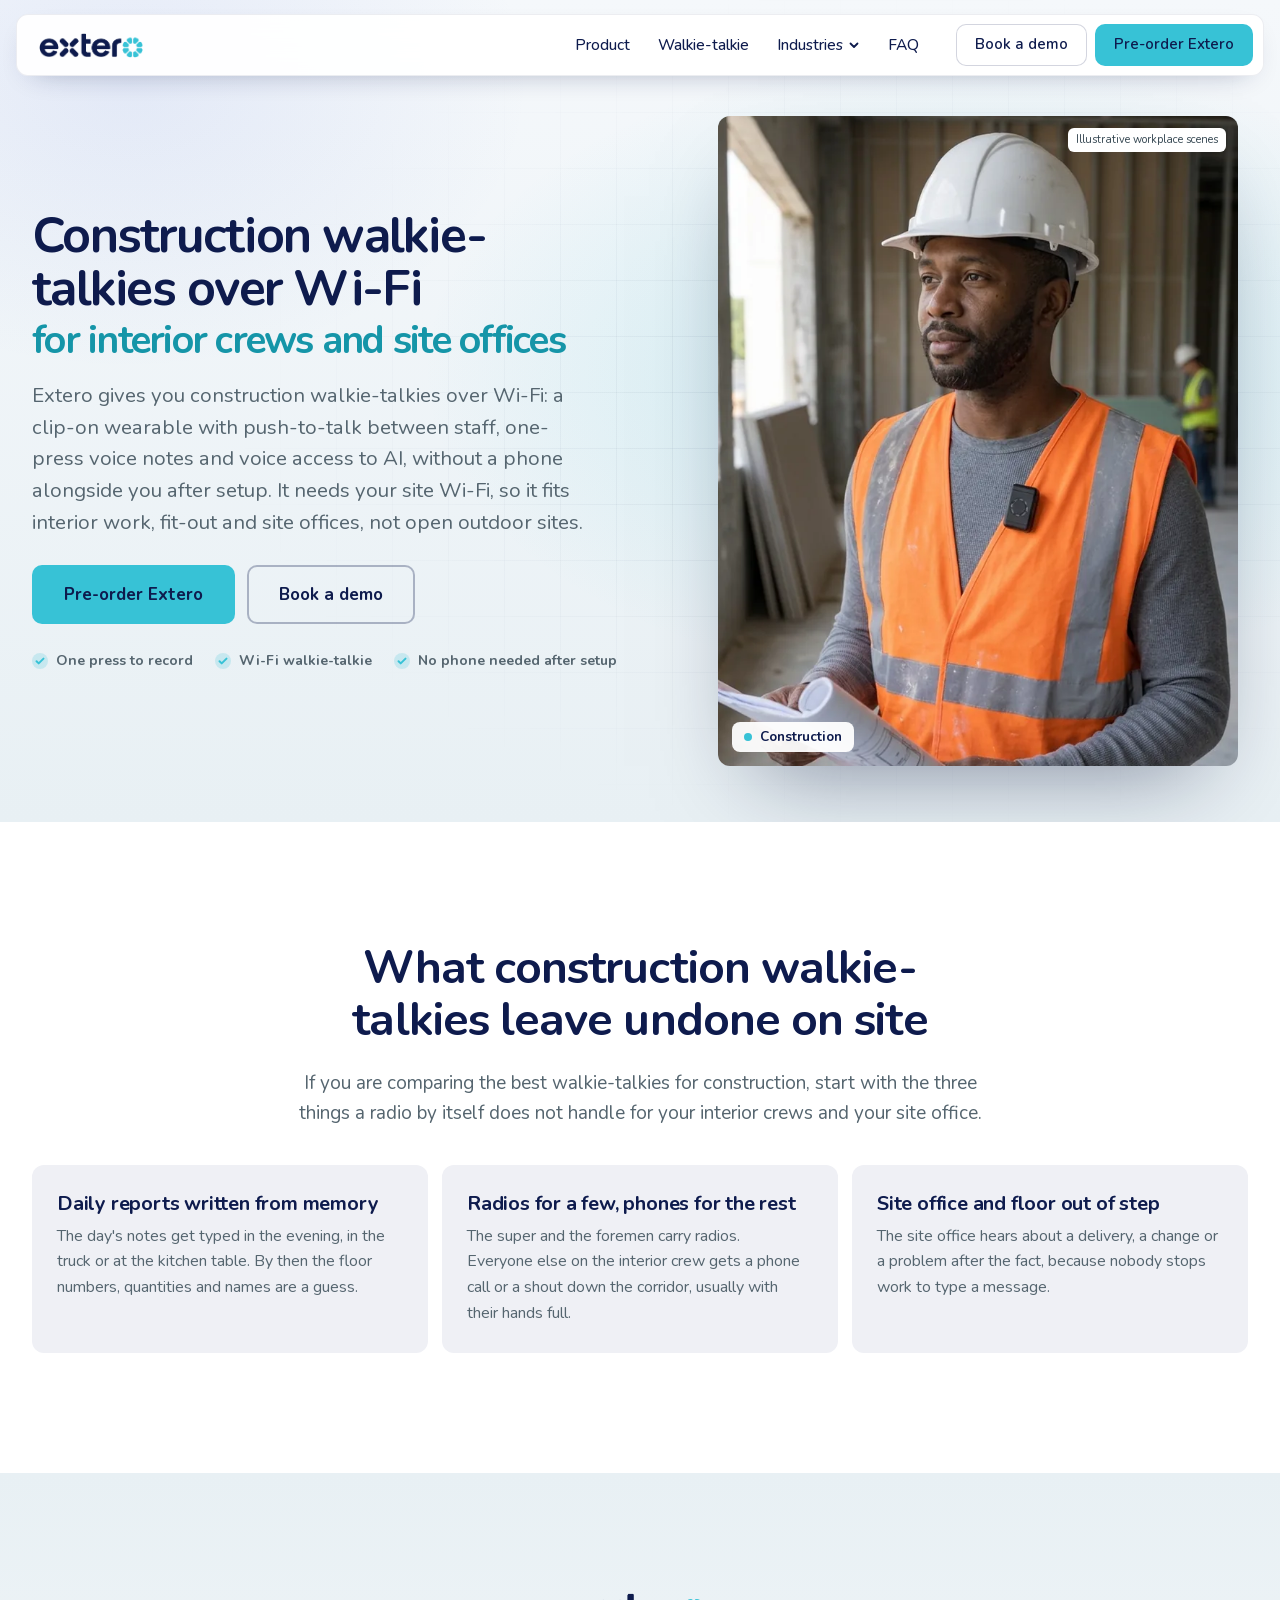
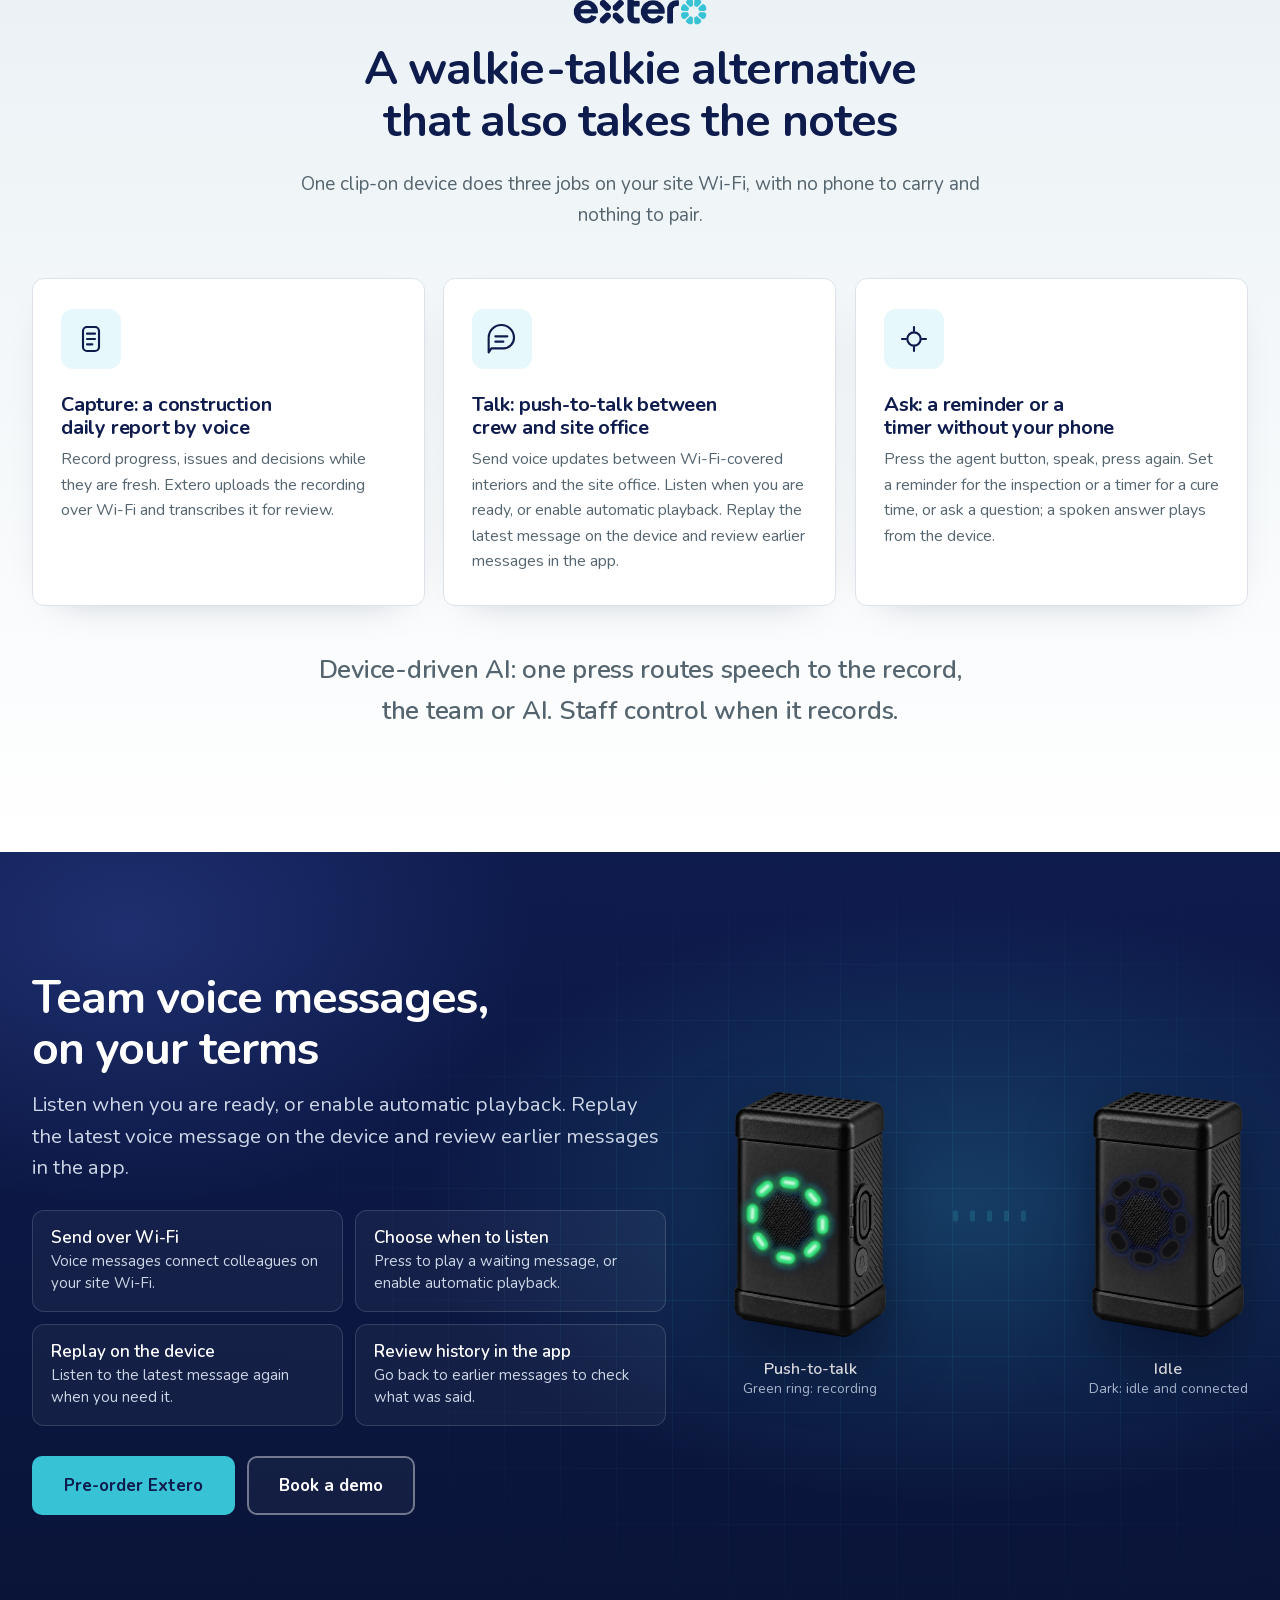
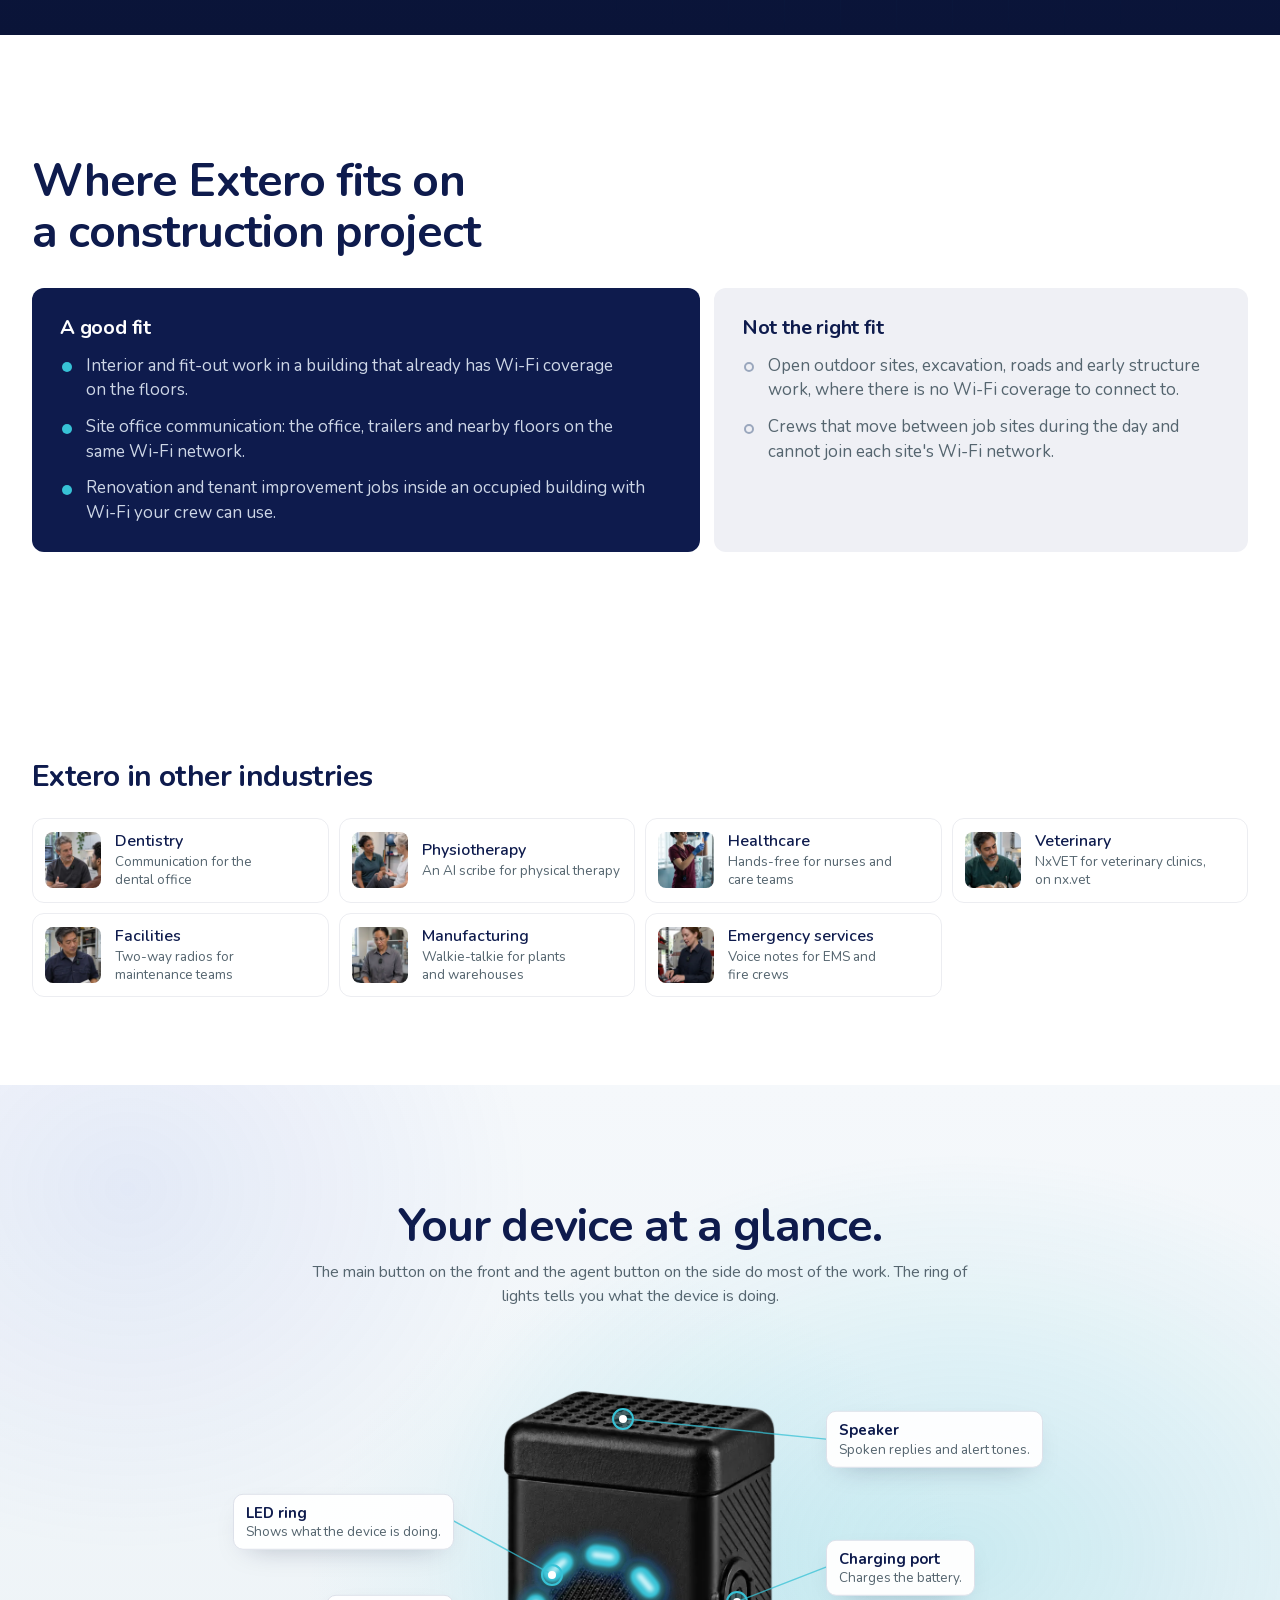
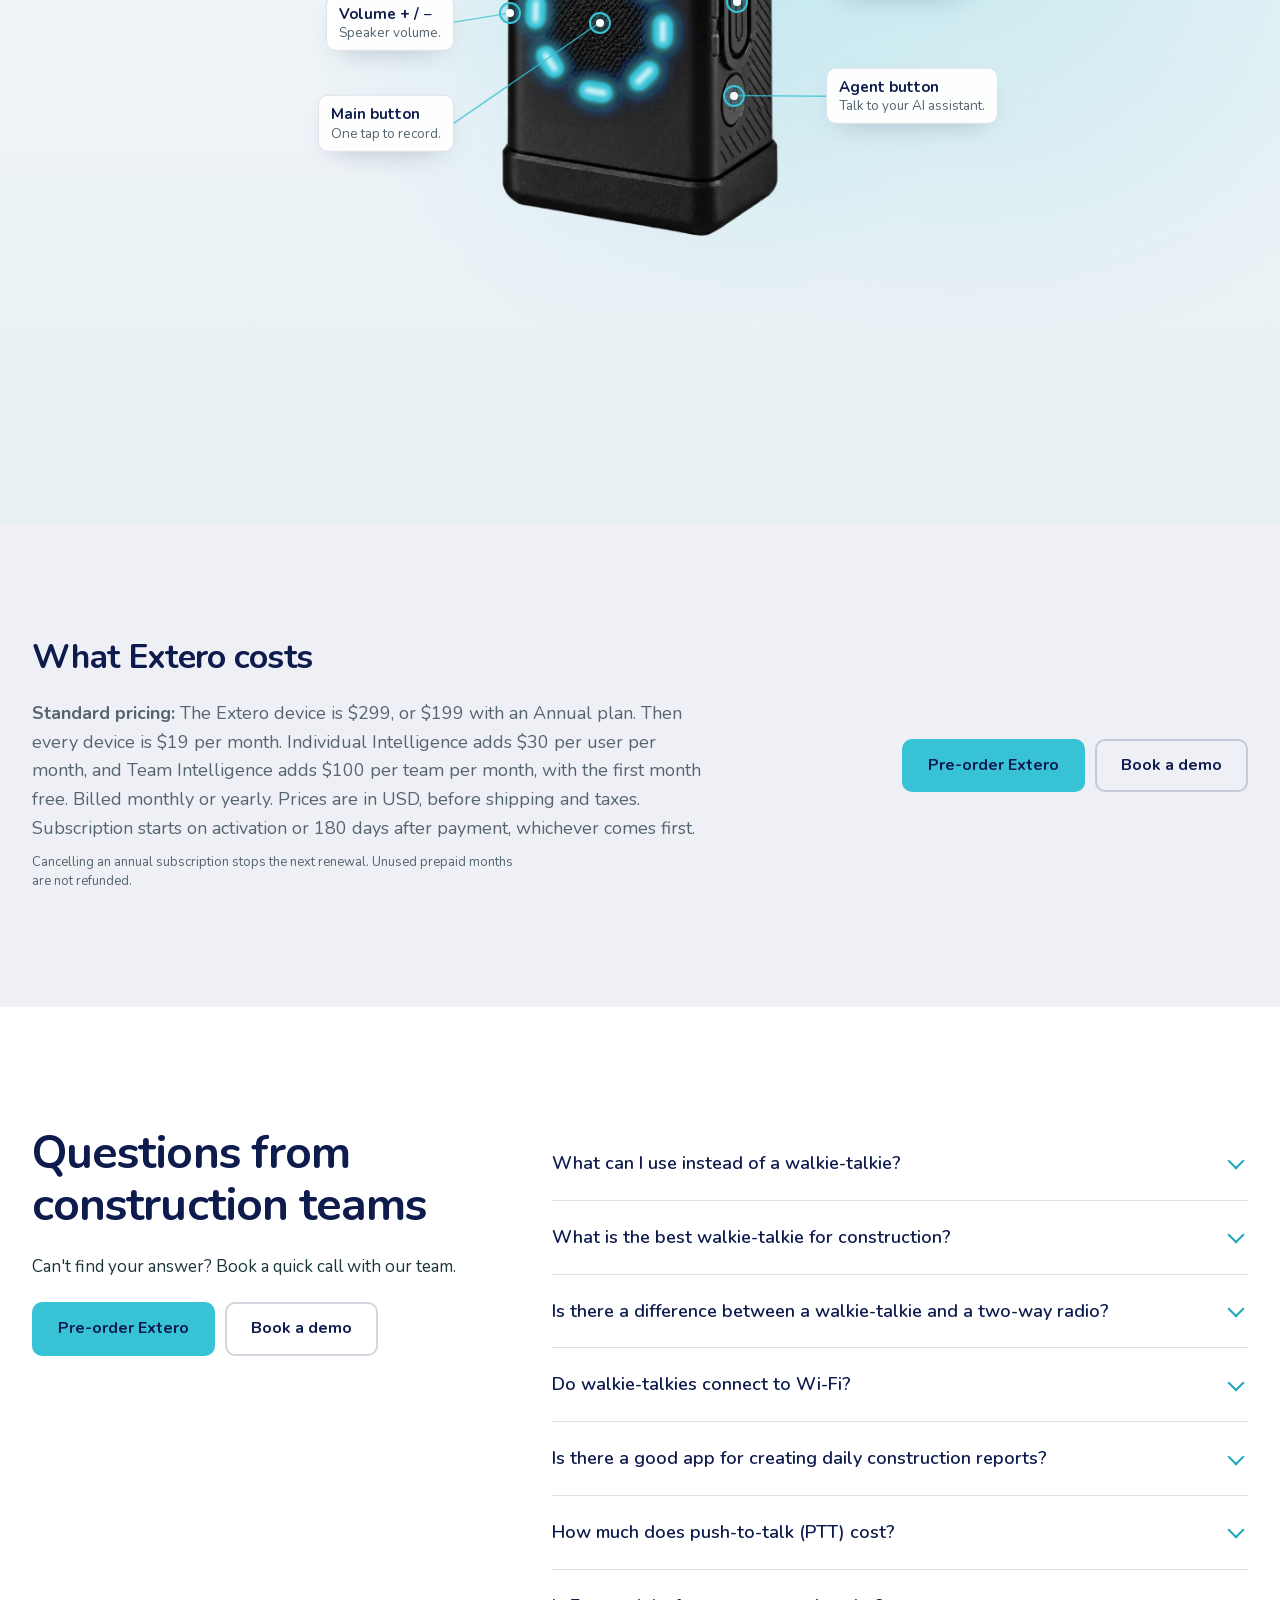
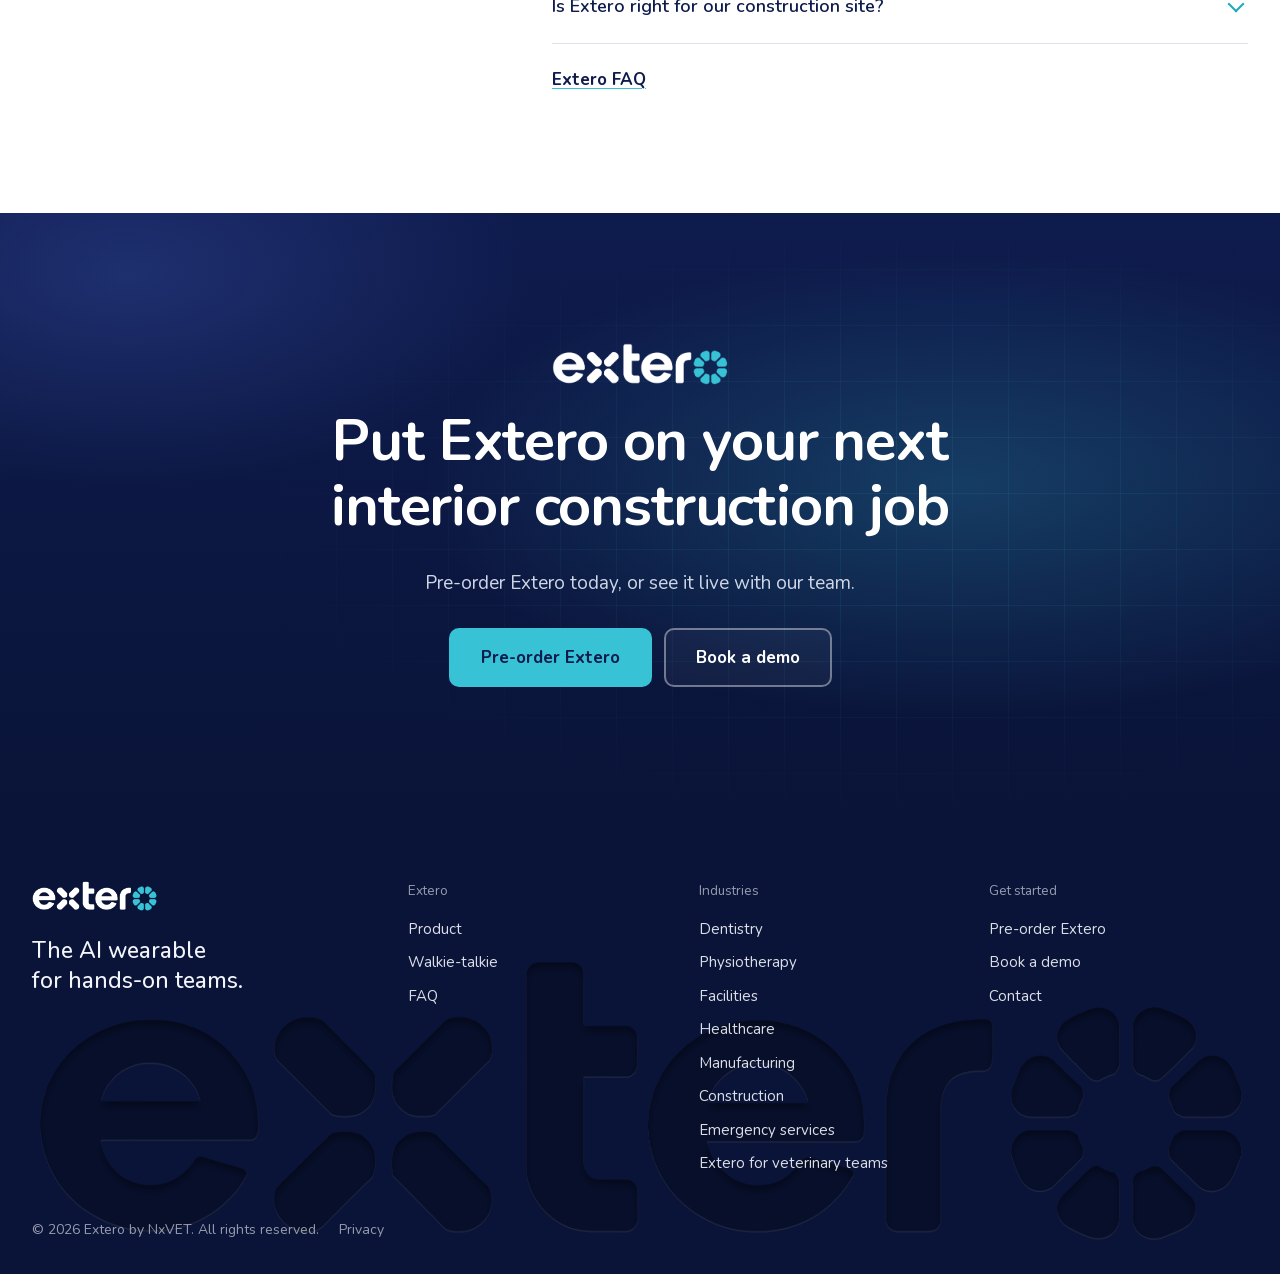
==== commit b5d43963: "Preview: no pause button on the walkie-talkie scene, other industries as cards, more space around th" ====
--- a/construction/index.html
+++ b/construction/index.html
@@ -28,7 +28,7 @@
 <link rel="preload" as="image" href="/assets/video/hero-construction-poster.webp" media="(min-width: 761px)" fetchpriority="high">
 <link rel="preload" as="image" href="/assets/video/hero-construction-poster-480.webp" media="(max-width: 760px)" fetchpriority="high">
 <link rel="preload" href="/assets/fonts/nunito-latin.woff2" as="font" type="font/woff2" crossorigin>
-<link rel="stylesheet" href="/assets/bundles/site-6be7e863ef86.css">
+<link rel="stylesheet" href="/assets/bundles/site-6a29125f427f.css">
 
 
 
@@ -210,7 +210,20 @@
 </section>
 
 <!-- INTEREST: industries -->
-<div class="nxh-wrap xo-related"><a href="/#industries">Explore other industries</a></div>
+<section class="xo-related" aria-labelledby="xo-related-t">
+  <div class="nxh-wrap">
+    <h2 id="xo-related-t">Extero in other industries</h2>
+    <div class="xo-related-grid">
+      <a class="xo-rel" href="/dentistry/"><img src="/assets/img/nav-dentistry.webp" alt="" width="240" height="240" loading="lazy" decoding="async"><span><strong>Dentistry</strong><small>Communication for the dental office</small></span></a>
+      <a class="xo-rel" href="/physiotherapy/"><img src="/assets/img/nav-physiotherapy.webp" alt="" width="240" height="240" loading="lazy" decoding="async"><span><strong>Physiotherapy</strong><small>An AI scribe for physical therapy</small></span></a>
+      <a class="xo-rel" href="/healthcare/"><img src="/assets/img/nav-healthcare.webp" alt="" width="240" height="240" loading="lazy" decoding="async"><span><strong>Healthcare</strong><small>Hands-free for nurses and care teams</small></span></a>
+      <a class="xo-rel" href="https://nx.vet/" rel="noopener"><img src="/assets/img/nav-veterinary.webp" alt="" width="240" height="240" loading="lazy" decoding="async"><span><strong>Veterinary</strong><small>NxVET for veterinary clinics, on nx.vet</small></span></a>
+      <a class="xo-rel" href="/facilities-maintenance/"><img src="/assets/img/nav-facilities-maintenance.webp" alt="" width="240" height="240" loading="lazy" decoding="async"><span><strong>Facilities</strong><small>Two-way radios for maintenance teams</small></span></a>
+      <a class="xo-rel" href="/manufacturing/"><img src="/assets/img/nav-manufacturing.webp" alt="" width="240" height="240" loading="lazy" decoding="async"><span><strong>Manufacturing</strong><small>Walkie-talkie for plants and warehouses</small></span></a>
+      <a class="xo-rel" href="/emergency-services/"><img src="/assets/img/nav-emergency-services.webp" alt="" width="240" height="240" loading="lazy" decoding="async"><span><strong>Emergency services</strong><small>Voice notes for EMS and fire crews</small></span></a>
+    </div>
+  </div>
+</section>
 
 <!-- DESIRE: the device (markup and behaviour from nx.vet) -->
 <section class="nxx-glance" id="glance" aria-labelledby="nxx-glance-title">
@@ -458,7 +471,7 @@
 <script src="/js/analytics.js?v=eebaf767" defer></script>
 <script type="application/ld+json">{"@context":"https://schema.org","@type":"FAQPage","mainEntity":[{"@type":"Question","name":"What can I use instead of a walkie-talkie?","acceptedAnswer":{"@type":"Answer","text":"On a job with Wi-Fi coverage, you can use Extero. It is a clip-on wearable with push-to-talk between staff over your site Wi-Fi, without a phone alongside you after setup. It also records voice notes and takes voice commands for AI."}},{"@type":"Question","name":"What is the best walkie-talkie for construction?","acceptedAnswer":{"@type":"Answer","text":"It depends on where your crew works. For open outdoor sites, choose a radio that does not depend on Wi-Fi. For interior work, fit-out and site offices with Wi-Fi coverage, Extero adds push-to-talk, voice notes and AI in one clip-on device."}},{"@type":"Question","name":"Is there a difference between a walkie-talkie and a two-way radio?","acceptedAnswer":{"@type":"Answer","text":"People use the two names for the same kind of handheld push-to-talk radio. Extero is a different kind of device: a wearable that sends push-to-talk voice messages over your site Wi-Fi instead of radio channels."}},{"@type":"Question","name":"Do walkie-talkies connect to Wi-Fi?","acceptedAnswer":{"@type":"Answer","text":"Most handheld walkie-talkies use radio channels, not Wi-Fi. Extero is a Wi-Fi walkie-talkie: you connect it to your site Wi-Fi from the Extero app over Bluetooth, and after that it works without a phone alongside you after setup."}},{"@type":"Question","name":"Is there a good app for creating daily construction reports?","acceptedAnswer":{"@type":"Answer","text":"Compatibility depends on your software. Tell us which software you use. We’ll confirm whether Extero can connect and what setup is needed."}},{"@type":"Question","name":"How much does push-to-talk (PTT) cost?","acceptedAnswer":{"@type":"Answer","text":"For Extero, the device is $299, or $199 with an Annual plan, then $19 per device per month, in USD before shipping and taxes. Voice messaging between the team comes with every device. Most teams need one Extero for each person working that day, not one for every employee."}},{"@type":"Question","name":"Is Extero right for our construction site?","acceptedAnswer":{"@type":"Answer","text":"It is if the people who need it work where your site Wi-Fi reaches: interior floors, fit-out areas and the site office. It is not the right tool for open outdoor sites or anywhere without Wi-Fi coverage, because it does not work without Wi-Fi."}}]}</script>
 <script type="application/ld+json">{"@context":"https://schema.org","@type":"BreadcrumbList","itemListElement":[{"@type":"ListItem","position":1,"name":"Extero","item":"https://extero.ai/"},{"@type":"ListItem","position":2,"name":"Construction","item":"https://extero.ai/construction/"}]}</script>
-<script src="/js/site.js?v=a417e13d" defer></script>
+<script src="/js/site.js?v=86203d02" defer></script>
 <script src="/assets/theme/nx-extero-home.js?v=ea100799" defer></script>
 <script src="/js/widows.js?v=6cb4b8d7" defer></script>
 </body>
--- a/assets/bundles/site-6a29125f427f.css
+++ b/assets/bundles/site-6a29125f427f.css
@@ -0,0 +1 @@
+@font-face{font-family:Nunito;font-style:normal;font-weight:400 800;font-display:swap;src:url(/assets/fonts/nunito-latin-ext.woff2)format("woff2");unicode-range:U+100-2BA,U+2BD-2C5,U+2C7-2CC,U+2CE-2D7,U+2DD-2FF,U+304,U+308,U+329,U+1D00-1DBF,U+1E00-1E9F,U+1EF2-1EFF,U+2020,U+20A0-20AB,U+20AD-20C4,U+2113,U+2C60-2C7F,U+A720-A7FF}@font-face{font-family:Nunito;font-style:normal;font-weight:400 800;font-display:swap;src:url(/assets/fonts/nunito-latin.woff2)format("woff2");unicode-range:U+??,U+131,U+152-153,U+2BB-2BC,U+2C6,U+2DA,U+2DC,U+304,U+308,U+329,U+2000-206F,U+20AC,U+2122,U+2191,U+2193,U+2212,U+2215,U+FEFF,U+FFFD}:root{--font-body-family:Nunito;--nx-xmark:url(/assets/img/extero-wordmark.webp);--xo-navy:#0e1b4d;--xo-cyan:#37c2d6;--xo-line:#dde1ea;--xo-muted:#55656f}.hd-dd.is-dismissed:not(.is-open)>.hd-dd-panel{opacity:0;visibility:hidden;pointer-events:none}.hd-industry-list>summary{cursor:pointer;min-height:44px;color:var(--xo-navy);justify-content:space-between;align-items:center;padding:12px 14px;font-size:16px;list-style:none;display:flex}.hd-industry-list>summary:after{content:"+";font-size:22px}.hd-industry-list[open]>summary:after{content:"−"}.hd-industry-links{gap:2px;display:grid}:is(body:has(.hd-menu[open]) .nxbf-snipe,body:has(dialog[open]) .nxbf-snipe),:is(body:has(.hd-menu[open]) .nxh-buybar,body:has(dialog[open]) .nxh-buybar){visibility:hidden!important;pointer-events:none!important}.xbk-context{background:#f2f7f9;flex:none;margin:0;padding:12px 22px;font-size:14px;line-height:1.5}.xo-talk-stage.is-paused *{transition:none!important;animation-play-state:paused!important}.xo-image-note{color:#344651;background:#fff;border-radius:6px;padding:5px 8px;font-size:11px;line-height:1.3;position:absolute;top:12px;right:12px}.xo-reel:has(.xo-video-control) .xo-image-note{max-width:135px;top:auto;bottom:14px;right:14px}.xo-says-control{margin:12px 0}.xo-recording{background:#f3f7f9}.xo-eyebrow{color:#08798a;letter-spacing:.08em;text-transform:uppercase;font-weight:800;font-size:12px!important}.xo-workflow{counter-reset:step;grid-template-columns:repeat(3,minmax(0,1fr));gap:16px;margin:26px 0;padding:0;list-style:none;display:grid}.xo-workflow li{color:#52626c;background:#fff;border:1px solid #dde5eb;border-radius:12px;padding:22px;line-height:1.6}.xo-workflow b{color:var(--xo-navy);margin-bottom:6px;font-size:19px;display:block}.xo-example{background:#fff;border:1px solid #dde5eb;border-radius:12px;grid-template-columns:1fr 1fr;gap:36px;margin-bottom:24px;padding:28px;display:grid}.xo-example>div>p{line-height:1.65}.xo-example>div:first-child>p:last-child{color:var(--xo-navy);font-size:23px}.xo-example-note,.xo-renewal-note{color:#52626c;font-size:13px!important;line-height:1.5!important}.xo-product-summary{color:#52626c;margin:0 0 20px;font-size:15px;line-height:1.6}.xo-product-summary a{color:#08798a;font-weight:700}@media (max-width:700px){.xo-workflow,.xo-example{grid-template-columns:1fr}.xo-workflow{gap:10px}.xo-example{gap:14px;padding:22px}.xo-workflow li{padding:16px 18px}}@media (max-width:600px){.xbk-context{padding:10px 14px;font-size:13px}.xo-image-note{max-width:105px}}html{scroll-behavior:smooth;-webkit-text-size-adjust:100%;scroll-padding-top:96px}body{color:#1a353a;-webkit-font-smoothing:antialiased;background:#fff;margin:0;font-family:Nunito,Arial,sans-serif}nx-nw{white-space:nowrap}@media (prefers-reduced-motion:reduce){html{scroll-behavior:auto}}.xmark{height:var(--xmark-h,28px);aspect-ratio:917/220;color:var(--xo-navy);display:block;position:relative}.xmark:before,.xmark:after{content:"";-webkit-mask:var(--nx-xmark) center/100% 100% no-repeat;-webkit-mask:var(--nx-xmark) center/100% 100% no-repeat;mask:var(--nx-xmark) center/100% 100% no-repeat;position:absolute;inset:0}.xmark:before{clip-path:inset(0 20% 0 0);background:currentColor}.xmark:after{background:var(--xo-cyan);clip-path:inset(0 0 0 80%)}.hd,.hd *,.ft,.ft *{box-sizing:border-box}.hd{z-index:40;pointer-events:none;padding:14px 16px 0;font-family:Nunito,Arial,sans-serif;position:fixed;top:0;left:0;right:0}.hd-bar{pointer-events:auto;-webkit-backdrop-filter:blur(12px);backdrop-filter:blur(12px);background:#fffffff0;border:1px solid #0e1b4d14;border-radius:12px;align-items:center;gap:24px;width:min(1280px,100%);margin-inline:auto;padding:9px 10px 9px 22px;display:flex;box-shadow:0 10px 30px -18px #0e1b4d73}.hd-logo{text-decoration:none;transition:opacity .25s;display:block}.hd-logo:hover{opacity:.72}.hd-logo .xmark{--xmark-h:25px}.hd-nav{align-items:center;gap:2px;margin-left:auto;display:flex}.hd-nav>a{color:var(--xo-navy);white-space:nowrap;border-radius:10px;padding:8px 13px;font-size:15.5px;font-weight:500;line-height:1.4;text-decoration:none;transition:background-color .2s}.hd-nav>a:hover{background:#eff0f5}.hd-ctas{align-items:center;gap:8px;display:flex}.hd-dd{position:relative}.hd-dd>button{font:inherit;color:var(--xo-navy);white-space:nowrap;cursor:pointer;background:0 0;border:0;border-radius:10px;align-items:center;gap:5px;padding:8px 13px;font-size:15.5px;font-weight:500;line-height:1.4;transition:background-color .2s;display:flex}.hd-dd>button:hover,.hd-dd:hover>button,.hd-dd.is-open>button{background:#eff0f5}.hd-dd>button svg{fill:none;stroke:currentColor;stroke-width:1.8px;stroke-linecap:round;stroke-linejoin:round;width:12px;height:12px;transition:transform .25s cubic-bezier(.22,.8,.24,1)}.hd-dd:hover>button svg,.hd-dd.is-open>button svg{transform:rotate(180deg)}.hd-dd-panel{--x:-50%;opacity:0;visibility:hidden;width:700px;transform:translate(var(--x),8px);background:#fff;border:1px solid #0e1b4d14;border-radius:12px;grid-template-columns:1fr 1fr;gap:4px 10px;padding:14px 14px 0;transition:opacity .18s,transform .22s cubic-bezier(.22,.8,.24,1),visibility .18s;display:grid;position:absolute;top:calc(100% + 18px);left:50%;overflow:hidden;box-shadow:0 24px 60px -24px #0a143873}.hd-dd-panel:before{content:"";height:20px;position:absolute;top:-20px;left:0;right:0}.hd-dd:hover>.hd-dd-panel,.hd-dd:focus-within>.hd-dd-panel,.hd-dd.is-open>.hd-dd-panel{opacity:1;visibility:visible;transform:translate(var(--x),0)}.hd-dd-col{align-content:start;gap:2px;display:grid}.hd-dd-t{letter-spacing:.08em;text-transform:uppercase;color:var(--xo-muted);margin:2px 10px 6px;font-size:12px;font-weight:700}.hd-ind{color:var(--xo-navy);border-radius:10px;align-items:center;gap:12px;padding:8px 10px;text-decoration:none;transition:background-color .2s;display:flex}:is(.hd-ind:hover,.hd-ind:focus-visible){background:#eff0f5}.hd-ind[aria-current]{background:#37c2d624}.hd-ind-img{background:#dfe6ec;border-radius:8px;flex:none;width:46px;height:46px;overflow:hidden}.hd-ind-img img{object-fit:cover;width:100%;height:100%;transition:transform .5s cubic-bezier(.22,.8,.24,1);display:block}.hd-ind:hover .hd-ind-img img{transform:scale(1.08)}.hd-ind-txt{gap:1px;min-width:0;display:grid}.hd-ind strong{align-items:center;gap:5px;font-size:15px;font-weight:600;line-height:1.25;display:flex}.hd-ind small{color:var(--xo-muted);font-size:13px;line-height:1.3}.hd-ind-ext{fill:none;stroke:currentColor;stroke-width:1.7px;stroke-linecap:round;stroke-linejoin:round;opacity:.55;flex:none;width:11px;height:11px}.hd-dd-foot{color:var(--xo-muted);background:#f4f6fa;border-top:1px solid #0e1b4d0f;grid-column:1/-1;justify-content:space-between;align-items:center;gap:12px;margin:10px -14px 0;padding:13px 24px;font-size:14px;display:flex}.hd-dd-foot a{color:var(--xo-navy);align-items:center;gap:6px;font-weight:700;text-decoration:none;display:inline-flex}.hd-dd-foot a:hover{color:var(--cyan-2,#1f9fb3)}.hd-dd-foot svg{fill:none;stroke:currentColor;stroke-width:1.8px;stroke-linecap:round;stroke-linejoin:round;width:12px;height:12px;transition:transform .2s}.hd-dd-foot a:hover svg{transform:translate(3px)}@media (max-width:1240px){.hd-dd{position:static}.hd-dd-panel{max-width:calc(100% - 20px);top:calc(100% + 8px)}}@media (prefers-reduced-motion:no-preference){.hd-dd-panel .hd-ind{opacity:0;transition:opacity .25s,transform .32s cubic-bezier(.22,.8,.24,1),background-color .2s;transform:translateY(6px)}.hd-dd:hover .hd-ind,.hd-dd:focus-within .hd-ind,.hd-dd.is-open .hd-ind{opacity:1;transition-delay:calc(var(--i) * 25ms + 30ms),calc(var(--i) * 25ms + 30ms),0s;transform:none}}@media (prefers-reduced-motion:reduce){.hd-dd-panel,.hd-dd>button svg,.hd-ind-img img{transition:none}}.hd-btn{min-height:42px;color:var(--xo-navy);white-space:nowrap;border:1.5px solid #0000;border-radius:10px;justify-content:center;align-items:center;padding:8px 18px;font-size:15px;font-weight:600;line-height:1.3;text-decoration:none;transition:transform .25s cubic-bezier(.22,1,.36,1),background-color .2s,border-color .2s,box-shadow .25s;display:inline-flex}.hd-btn:hover{transform:translateY(-1px)}.hd-more{margin-left:.28em}.hd-btn-ghost{background:#fff;border-color:#0e1b4d2e}.hd-btn-ghost:hover{border-color:var(--xo-navy)}.hd-btn-primary{background:var(--xo-cyan)}.hd-btn-primary:hover{background:#5ccfe0;box-shadow:0 10px 22px -12px #37c2d6f2}.hd-bar{position:relative}.hd-menu{display:none}.hd-menu>summary{cursor:pointer;background:#fff;border:1.5px solid #0e1b4d2e;border-radius:10px;place-items:center;width:40px;height:40px;list-style:none;display:grid}.hd-menu>summary::-webkit-details-marker{display:none}.hd-menu>summary span,.hd-menu>summary span:before,.hd-menu>summary span:after{background:var(--xo-navy);border-radius:1px;width:16px;height:2px;transition:transform .25s,opacity .2s;display:block}.hd-menu>summary span{position:relative}.hd-menu>summary span:before,.hd-menu>summary span:after{content:"";position:absolute;left:0}.hd-menu>summary span:before{top:-5px}.hd-menu>summary span:after{top:5px}.hd-menu[open]>summary span{background:0 0}.hd-menu[open]>summary span:before{transform:translateY(5px)rotate(45deg)}.hd-menu[open]>summary span:after{transform:translateY(-5px)rotate(-45deg)}.hd-menu nav{max-height:calc(100vh - 96px);background:#fff;border:1px solid #0e1b4d14;border-radius:12px;flex-direction:column;max-height:calc(100dvh - 96px);padding:8px;display:flex;position:absolute;top:calc(100% + 8px);left:0;right:0;overflow-y:auto;box-shadow:0 20px 40px -20px #0e1b4d73}.hd-menu nav a{color:var(--xo-navy);border-radius:10px;padding:12px 14px;font-size:16px;font-weight:500;text-decoration:none}.hd-menu nav a:hover{background:#eff0f5}.hd-menu nav a.hd-menu-ind{align-items:center;gap:12px;padding:7px 14px 7px 8px;display:flex}.hd-menu-ind img{object-fit:cover;background:#dfe6ec;border-radius:8px;flex:none;width:44px;height:44px}.hd-menu-ind span{display:grid}.hd-menu-ind small{color:var(--xo-muted);font-size:13px;font-weight:400}.hd-menu nav a.hd-menu-ind[aria-current]{background:#37c2d629}.hd-menu nav a.hd-menu-cta{text-align:center;border:1.5px solid #0e1b4d2e;margin-top:8px;font-weight:600}@media (prefers-reduced-motion:no-preference){.hd-menu[open] nav{animation:.22s cubic-bezier(.22,.8,.24,1) hd-menu-in}}@keyframes hd-menu-in{0%{opacity:0;transform:translateY(-6px)}to{opacity:1;transform:none}}.nxp-glow{display:none!important}.xbk{width:min(980px,100vw - 32px);max-width:none;height:min(780px,100dvh - 32px);max-height:none;color:var(--xo-navy);background:#fff;border:0;border-radius:12px;padding:0;font-family:Nunito,Arial,sans-serif;overflow:hidden;box-shadow:0 40px 100px -30px #0a143899}.xbk,.xbk *{box-sizing:border-box}.xbk[open]{flex-direction:column;display:flex}.xbk::backdrop{-webkit-backdrop-filter:blur(3px);backdrop-filter:blur(3px);background:#0a14388c}.xbk-bar{border-bottom:1px solid var(--xo-line);flex:none;align-items:center;gap:12px;padding:12px 12px 12px 22px;display:flex}.xbk-bar h2{letter-spacing:-.01em;color:var(--xo-navy);flex:1;margin:0;font-size:18px;font-weight:700;line-height:1.2}.xbk-ext{color:var(--xo-muted);text-underline-offset:3px;white-space:nowrap;font-size:13px;font-weight:600;text-decoration:underline}.xbk-ext:hover{color:var(--xo-navy)}.xbk-close{width:40px;height:40px;color:var(--xo-navy);cursor:pointer;background:#eff0f5;border:0;border-radius:10px;flex:none;font-size:24px;line-height:1}.xbk-close:hover{background:#e4e8f1}.xbk-body{flex:1;min-height:0;position:relative}.xbk-body iframe{background:#fff;border:0;width:100%;height:100%;position:absolute;inset:0}.xbk-loading{color:var(--xo-muted);place-items:center;margin:0;font-size:15px;display:grid;position:absolute;inset:0}.xbk.is-loaded .xbk-loading{display:none}html.xbk-lock{overflow:hidden}@media (max-width:640px){.xbk{border-radius:0;width:100vw;height:100dvh}.xbk-bar{padding:8px 8px 8px 16px}.xbk-bar h2{font-size:16px}.xbk-ext{display:none}}.hd-skip{z-index:2147483000;background:var(--xo-navy);color:#fff;border-radius:10px;padding:10px 16px;font-weight:700;text-decoration:none;position:fixed;top:-80px;left:16px}.hd-skip:focus{top:16px}body:has(.nxbf-snipe:not([hidden])) .ft{padding-bottom:104px}.ft{--ft-bg:#0a1438;--ft-ink:#f3f5fb;--ft-muted:#f3f5fb99;background:var(--ft-bg);color:var(--ft-ink);padding:0 32px 34px;font-family:Nunito,Arial,sans-serif;font-size:15px;line-height:1.5;position:relative;overflow:hidden}.ft-frame{max-width:1280px;margin-inline:auto;position:relative}.ft-top,.ft-bar{z-index:1;position:relative}.ft-top{grid-template-columns:minmax(0,320px) minmax(0,1fr);gap:56px;padding:64px 0 44px;display:grid}.ft-brand{margin-bottom:18px;text-decoration:none;transition:opacity .25s;display:inline-block}.ft-brand:hover{opacity:.78}.ft-brand .xmark{--xmark-h:30px;color:#fff}.ft-tag{text-wrap:balance;margin:0;font-size:23px;font-weight:500;line-height:1.3}.ft-cols{grid-template-columns:repeat(3,minmax(0,1fr));gap:32px;display:grid}.ft-col-t{color:var(--ft-muted);margin:0 0 16px;font-size:13.5px;font-weight:400}.ft-col ul{gap:11px;margin:0;padding:0;list-style:none;display:grid}.ft-col a{color:#f3f5fbe6;font-weight:400;text-decoration:none;transition:color .15s}.ft-col a:hover,.ft-bar a:hover{color:#fff;text-decoration:underline;-webkit-text-decoration-color:var(--xo-cyan);text-decoration-color:var(--xo-cyan);text-underline-offset:5px;text-decoration-thickness:2px}.ft-bar{color:var(--ft-muted);flex-wrap:wrap;gap:6px 20px;margin:0;padding:0;font-size:14px;font-weight:400;display:flex}.ft-bar a{color:inherit;text-decoration:none;transition:color .15s}.ft-logo{z-index:0;opacity:.72;pointer-events:none;position:absolute;bottom:-6px;left:0;right:0}.ft-logo svg{width:100%;height:auto;display:block;overflow:hidden}.ft a:focus-visible{outline:2px solid var(--xo-cyan);outline-offset:4px;border-radius:4px}@media (max-width:960px){.hd{padding:10px 10px 0}.hd-bar{gap:10px;padding:8px 8px 8px 16px}.hd-nav{display:none}.hd-menu{order:3;display:block}.hd-ctas{gap:6px;margin-left:auto}.hd-btn{min-height:40px;padding:7px 13px;font-size:14.5px}}@media (max-width:1000px){.ft-top{grid-template-columns:1fr;gap:44px}}@media (max-width:760px){.ft{padding:0 16px 28px}.ft-top{padding:52px 0 36px}.ft-cols{grid-template-columns:repeat(2,minmax(0,1fr));row-gap:38px}.ft-brand .xmark{--xmark-h:28px}}@media (max-width:520px){.hd-btn-ghost{display:none}}@media (max-width:420px){.hd-more{display:none}.hd-btn{padding:7px 11px}.hd-bar{gap:8px;padding-left:12px}.hd-logo .xmark{--xmark-h:22px}.hd-menu{flex:none}}.xo-video-control{z-index:2;color:#0e1b4d;cursor:pointer;background:#fff;border:1px solid #0e1b4d2e;border-radius:10px;min-height:44px;padding:10px 14px;font:700 14px Nunito,Arial,sans-serif;position:absolute;top:12px;right:12px}.xo-motion-control{color:#fff;cursor:pointer;background:0 0;border:1px solid #ffffff80;border-radius:10px;min-height:44px;margin:16px auto 0;padding:8px 16px;font:600 14px Nunito,Arial,sans-serif;display:block}:is(.xo-video-control:focus-visible,.xo-motion-control:focus-visible){outline-offset:3px;outline:3px solid #37c2d6}.xo-checkout-note{color:#55656f;text-align:center;margin:12px 0 0;font-size:14px;line-height:1.5}.xo-proof-note{color:#55656f;max-width:65ch;margin:10px 0 0;font-size:16px;line-height:1.5}.xo .xo-offer-note{color:#0e1b4d;border-left:3px solid #37c2d6;margin-top:12px;padding-left:14px;font-size:16px;font-weight:700}.xo-job-symbol{color:#0e1b4d;background:#e6f8fb;border-radius:12px;place-items:center;width:60px;height:60px;margin-bottom:24px;display:grid}.xo-job-symbol svg{fill:none;stroke:currentColor;stroke-width:1.6px;stroke-linecap:round;stroke-linejoin:round;width:32px;height:32px}.nxh-root .nxh-reveal:focus-within{opacity:1!important;filter:none!important;transform:none!important}.nxh-root{--navy:#0e1b4d;--navy-2:#0a1438;--cyan:#37c2d6;--cyan-2:#1fa9bd;--ink:#0e1b4d;--text:#1a353a;--muted:#55656f;--bg:#eff0f5;--white:#fff;--line:#dde1ea;--radius:20px;--radius-sm:12px;--shadow:0 18px 50px -24px #0e1b4d59;--ease:cubic-bezier(.22,.8,.24,1)}.nxh-root,.nxh-root *,.nxh-root :before,.nxh-root :after{box-sizing:border-box}.nxh-root{font-family:var(--font-body-family,Nunito),Arial,sans-serif;color:var(--text);background:var(--bg);-webkit-font-smoothing:antialiased;margin:0;font-size:17px;line-height:1.6;overflow-x:clip}:where(.nxh-root) img{max-width:100%;height:auto;display:block}:where(.nxh-root) a{color:inherit}:where(.nxh-root) h1,:where(.nxh-root) h2,:where(.nxh-root) h3{color:var(--ink);letter-spacing:-.02em;margin:0 0 .5em;font-family:inherit;font-weight:700;line-height:1.12}:where(.nxh-root) h2{font-size:clamp(30px,4vw,46px)}:where(.nxh-root) h3{letter-spacing:-.01em;font-size:20px}:where(.nxh-root) p{margin:0 0 1em}:where(.nxh-root) button,:where(.nxh-root) input{font:inherit}.nxh-wrap{width:min(1180px,100% - 40px);margin-inline:auto}.nxh-root :focus-visible{outline:3px solid var(--cyan);outline-offset:3px;border-radius:6px}.nxh-btn{cursor:pointer;min-height:48px;transition:transform .2s var(--ease),background-color .2s,box-shadow .2s,color .2s;white-space:nowrap;border:2px solid #0000;border-radius:999px;justify-content:center;align-items:center;gap:8px;padding:12px 24px;font-size:16px;font-weight:700;text-decoration:none;display:inline-flex}.nxh-btn:hover{transform:translateY(-2px)}.nxh-btn:active{transform:translateY(0)}.nxh-btn-primary{background:var(--cyan);color:var(--navy)}.nxh-btn-primary:hover{background:#5ccfe0}.nxh-btn-ghost{color:var(--navy);background:0 0;border-color:#0e1b4d2e}.nxh-btn-ghost:hover{border-color:var(--navy)}.nxh-btn-outline-light{color:#fff;background:#ffffff0a;border-color:#fff6}.nxh-btn-outline-light:hover{background:#ffffff1a;border-color:#fff}.nxh-btn-lg{min-height:56px;padding:14px 30px;font-size:17px}.nxh-btn-block{width:100%}.nxh-text-link{color:var(--navy);text-decoration:underline;-webkit-text-decoration-color:var(--cyan);text-decoration-color:var(--cyan);text-underline-offset:5px;font-weight:700;text-decoration-thickness:2px}.nxh-text-link:hover{color:var(--cyan-2)}.nxh-hero-bg{z-index:-1;pointer-events:none;background:radial-gradient(60% 55% at 75% 45%,#37c2d638,transparent 70%), radial-gradient(45% 50% at 10% 10%,#506edc40,transparent 70%), linear-gradient(180deg,var(--navy) 0%,var(--navy-2) 100%);position:absolute;inset:0}.nxh-hero-bg:after{content:"";background-image:linear-gradient(#37c2d617 1px,#0000 1px),linear-gradient(90deg,#37c2d617 1px,#0000 1px);background-size:56px 56px;position:absolute;inset:0;-webkit-mask-image:radial-gradient(70% 70% at 70%,#000 20%,#0000 75%);mask-image:radial-gradient(70% 70% at 70%,#000 20%,#0000 75%)}.nxh-lead{color:#cdd6e6;max-width:34em;margin-bottom:32px;font-size:clamp(18px,1.6vw,21px);line-height:1.55}.nxh-lead strong{color:#fff}.nxh-hero-actions{flex-wrap:wrap;gap:12px;display:flex}.nxh-hero-actions.nxh-center{justify-content:center}.nxh-hero-trust{color:#aebbd2;flex-wrap:wrap;gap:10px 22px;margin:26px 0 0;padding:0;font-size:14px;list-style:none;display:flex}.nxh-hero-trust li{align-items:center;gap:8px;display:flex}.nxh-hero-trust li:before{content:"";background:#37c2d62e url("data:image/svg+xml,%3Csvg xmlns='http://www.w3.org/2000/svg' viewBox='0 0 16 16'%3E%3Cpath d='M4.5 8.2l2.2 2.2 4.8-4.8' fill='none' stroke='%2337c2d6' stroke-width='2' stroke-linecap='round' stroke-linejoin='round'/%3E%3C/svg%3E") 50%/contain no-repeat;border-radius:50%;width:16px;height:16px}@keyframes rise{0%{opacity:0;transform:translateY(22px)}to{opacity:1;transform:none}}@keyframes wave{0%{opacity:.75;transform:scale(1)}to{opacity:0;transform:scale(5.2)}}@keyframes blink{50%{opacity:.35}}.nxh-hero-3d{height:280vh;position:relative}.nxh-hero-3d .nxh-hero-sticky{height:100vh;background:#eef3f3;height:100svh;position:sticky;top:0;overflow:hidden}.nxh-hero-3d .nxh-hero-bg{z-index:0;background:radial-gradient(60% 55% at 75% 45%,#37c2d633,#0000 70%),radial-gradient(45% 50% at 10% 10%,#506edc1a,#0000 70%),linear-gradient(#f5f8fb 0%,#e8f0f4 100%)}.nxh-hero-3d .nxh-hero-bg:after{background-image:linear-gradient(#0e1b4d0d 1px,#0000 1px),linear-gradient(90deg,#0e1b4d0d 1px,#0000 1px)}.nxh-hero-3d .nxh-hero-live{z-index:1;pointer-events:none;background-color:#d2d7da;position:absolute;inset:0;overflow:hidden}.nxh-hero-3d .nxh-hero-poster{object-fit:cover;object-position:68% 52%;transform-origin:68% 52%;will-change:transform,opacity;width:100%;max-width:none;height:100%;transition:opacity .6s;position:absolute;top:0;left:0}.nxh-hero-3d .nxh-hero-live iframe{opacity:0;pointer-events:none;background:0 0;border:0;width:100%;height:100%;transition:opacity .6s;position:absolute;inset:0}.nxh-hero-3d .nxh-hero-live.nxh-ready iframe{opacity:1}.nxh-hero-3d .nxh-hero-live.nxh-ready .nxh-hero-poster{opacity:0}.nxh-hero-3d .nxh-hero-shade{z-index:2;pointer-events:auto;will-change:opacity;background:linear-gradient(90deg,#f4f8faf5 0%,#f4f8faeb 28%,#f4f8fa00 60%);position:absolute;inset:0}.nxh-hero-3d .nxh-hero-copy{pointer-events:auto;will-change:opacity,transform;max-width:520px}.nxh-hero-3d h1{color:var(--navy);letter-spacing:-.035em;margin-bottom:20px;font-size:clamp(42px,5.6vw,74px);line-height:1.02}.nxh-hero-3d h1 span{color:var(--cyan-2)}.nxh-hero-3d .nxh-lead{color:var(--text);max-width:28em;margin-bottom:28px;font-size:clamp(17px,1.5vw,20px)}.nxh-hero-3d .nxh-lead strong{color:var(--navy)}.nxh-hero-3d .nxh-btn-outline-light{color:var(--navy);background:#fff;border-color:#0e1b4d40}.nxh-hero-3d .nxh-btn-outline-light:hover{border-color:var(--navy);background:#fff}.nxh-hero-3d .nxh-hero-trust{color:var(--text);margin-top:22px;font-weight:700}.nxh-hero-3d .nxh-hero-trust li:before{background:#1fa9bd29 url("data:image/svg+xml,%3Csvg xmlns='http://www.w3.org/2000/svg' viewBox='0 0 16 16'%3E%3Cpath d='M4.5 8.2l2.2 2.2 4.8-4.8' fill='none' stroke='%231fa9bd' stroke-width='2' stroke-linecap='round' stroke-linejoin='round'/%3E%3C/svg%3E") 50%/contain no-repeat}.nxh-hero-3d .nxh-hero-copy>*{animation:rise .9s var(--ease) both}.nxh-hero-3d .nxh-hero-copy>:nth-child(2){animation-delay:80ms}.nxh-hero-3d .nxh-hero-copy>:nth-child(3){animation-delay:.16s}.nxh-hero-3d .nxh-hero-copy>:nth-child(4){animation-delay:.24s}.nxh-hero-3d .nxh-jt{text-align:center;-webkit-backdrop-filter:blur(12px);max-width:600px;box-shadow:var(--shadow);opacity:0;visibility:hidden;transition:opacity .45s,transform .45s var(--ease),visibility 0s .45s;background:#ffffffeb;border-radius:22px;grid-area:1/1;padding:20px 26px;transform:translateY(16px)}.nxh-hero-3d .nxh-jt.nxh-show{opacity:1;visibility:visible;pointer-events:auto;transition:opacity .45s,transform .45s var(--ease);transform:none}.nxh-hero-3d .nxh-jt h2{margin-bottom:6px;font-size:clamp(24px,3vw,36px)}.nxh-hero-3d .nxh-jt p{color:var(--muted);margin:0}.nxh-hero-3d .nxh-journey-progress{z-index:4;opacity:0;pointer-events:none;background:#0e1b4d26;border-radius:2px;width:3px;height:120px;margin-top:-60px;transition:opacity .3s;position:absolute;top:50%;right:24px;overflow:hidden}.nxh-hero-3d .nxh-journey-progress.nxh-show{opacity:1}.nxh-hero-3d .nxh-journey-progress i{background:var(--cyan);transform-origin:top;transform:scaleY(var(--jp,0));position:absolute;inset:0}.nxh-hero-3d .nxh-scroll-cue{z-index:4;background:#ffffffb3;border:2px solid #0e1b4d59;border-radius:14px;width:26px;height:42px;margin-left:-13px;position:absolute;bottom:24px;left:50%}.nxh-hero-3d .nxh-scroll-cue b{white-space:nowrap;color:var(--navy);background:#ffffffd9;border-radius:999px;padding:3px 10px;font-size:13px;font-weight:700;position:absolute;top:50%;left:38px;transform:translateY(-50%)}.nxh-hero-3d .nxh-scroll-cue span{background:var(--cyan-2);border-radius:2px;width:4px;height:8px;margin-left:-2px;animation:1.8s ease-in-out infinite cue;position:absolute;top:8px;left:50%}@keyframes cue{0%{opacity:1;transform:translateY(0)}80%{opacity:0;transform:translateY(14px)}to{opacity:0}}.nxh-hero-3d.nxh-exploring .nxh-hero-live{z-index:60;bottom:0;left:0;right:0;top:var(--demo-top,96px);pointer-events:auto;background:#eef3f3;position:fixed}.nxh-hero-3d.nxh-exploring .nxh-hero-live iframe{pointer-events:auto}.nxh-hero-3d.nxh-exploring :is(.nxh-hero-shade,.nxh-scroll-cue,.nxh-journey-progress){visibility:hidden}.nxh-hero-3d.nxh-exploring .nxh-hero-live{background-color:#eef3f3!important}.nxh-hero-3d.nxh-exploring .nxh-jt{visibility:hidden!important;opacity:0!important;pointer-events:none!important}.nxh-hero-3d.nxh-exploring .nxh-hero-sticky{z-index:35}.nxh-hero-3d.nxh-static{height:auto}.nxh-hero-3d.nxh-static .nxh-hero-sticky{height:auto;min-height:100svh;position:relative}.nxh-hero-3d.nxh-static .nxh-scroll-cue,.nxh-hero-3d.nxh-static .nxh-journey-progress{display:none}@media (max-width:640px){.nxh-lead{margin-bottom:18px;font-size:16px}.nxh-hero-actions{flex-wrap:nowrap}.nxh-hero-actions .nxh-btn{flex:1 1 0;min-height:50px;padding:10px 12px;font-size:16px}.nxh-hero-3d{height:250vh}.nxh-hero-3d .nxh-hero-shade{background:linear-gradient(#f4f8faf7 0%,#f4f8faed 36%,#f4f8fa00 62%);display:block}.nxh-hero-3d h1{margin-bottom:10px;font-size:clamp(34px,10vw,42px)}.nxh-hero-3d .nxh-journey-progress{display:none}.nxh-hero-3d .nxh-jt{padding:16px 18px}.nxh-hero-3d .nxh-scroll-cue b{display:none}.nxh-hero-3d .nxh-hero-trust{gap:6px 14px;margin-top:14px;font-size:13px}}@media (max-width:640px) and (max-height:700px){.nxh-hero-trust{display:none}}.nxh-section{padding:clamp(72px,10vw,120px) 0}.nxh-section-head{max-width:720px;margin-bottom:48px}.nxh-section-head.nxh-center{text-align:center;margin-inline:auto}.nxh-section-head p{color:var(--muted);font-size:19px}.nxh-nxdot{background:var(--cyan);border-radius:50%;width:8px;height:8px}@keyframes press{0%,70%,to{transform:scale(1)}8%{transform:scale(.82)}}@keyframes bar{to{transform:scaleY(1)}}@keyframes type{0%{transform:scaleX(.15)}35%,to{transform:scaleX(1)}}.nxh-benefit-grid{grid-template-columns:repeat(3,1fr);gap:20px;display:grid}.nxh-benefit{border-radius:var(--radius);border:1px solid var(--line);transition:transform .3s var(--ease),box-shadow .3s;background:#fff;padding:28px}.nxh-benefit:hover{box-shadow:var(--shadow);transform:translateY(-4px)}.nxh-benefit p{color:var(--muted);margin:0;font-size:16px}.nxh-ico{background:var(--navy);border-radius:14px;place-items:center;width:48px;height:48px;margin-bottom:18px;display:grid}.nxh-ico svg{fill:none;width:24px;height:24px;stroke:var(--cyan);stroke-width:1.9px;stroke-linecap:round;stroke-linejoin:round}.nxh-roi{background:var(--navy);color:#cdd6e6;isolation:isolate;position:relative;overflow:hidden}.nxh-roi h2{color:#fff}.nxh-field{gap:10px;display:grid}.nxh-field>span{color:#fff;justify-content:space-between;font-size:15px;font-weight:700;display:flex}.nxh-field output{color:var(--cyan)}.nxh-data-grid{grid-template-columns:1.2fr .8fr;align-items:center;gap:56px;display:grid}.nxh-avatar{background:var(--navy);width:44px;height:44px;color:var(--cyan);border-radius:50%;flex:none;place-items:center;font-size:14px;font-weight:700;display:grid}.nxh-stepper{background:var(--bg);border-radius:999px;align-items:center;padding:5px;display:flex}.nxh-stepper button{width:42px;height:42px;color:var(--navy);cursor:pointer;background:#fff;border:0;border-radius:50%;font-size:22px;font-weight:700;box-shadow:0 2px 6px #0e1b4d1a}.nxh-stepper button:disabled{opacity:.35;cursor:default}.nxh-stepper output{text-align:center;min-width:60px;font-size:20px}.nxh-faq-grid{grid-template-columns:.8fr 1.2fr;align-items:start;gap:56px;display:grid}.nxh-faq-left{align-self:start;position:sticky;top:110px}.nxh-faq-ctas{flex-wrap:wrap;gap:10px;margin:22px 0 10px;display:flex}.nxh-faq-grid p a{color:var(--navy);font-weight:700}.nxh-faq-list details{border-bottom:1px solid var(--line)}.nxh-faq-list summary{cursor:pointer;color:var(--navy);padding:22px 40px 22px 0;font-size:18px;font-weight:700;list-style:none;position:relative}.nxh-faq-list summary::-webkit-details-marker{display:none}.nxh-faq-list summary:after{content:"";border-right:2px solid var(--cyan-2);border-bottom:2px solid var(--cyan-2);width:12px;height:12px;margin-top:-8px;transition:transform .25s;position:absolute;top:50%;right:6px;transform:rotate(45deg)}.nxh-faq-list details[open] summary:after{margin-top:-2px;transform:rotate(225deg)}.nxh-faq-list details p{color:var(--muted);padding-right:30px}.nxh-faq-list details p a{padding-block:3px}.nxh-closing{isolation:isolate;text-align:center;color:#cdd6e6;background:var(--navy);padding:clamp(80px,11vw,130px) 0;position:relative;overflow:hidden}.nxh-closing h2{color:#fff;max-width:820px;margin-inline:auto;font-size:clamp(34px,5vw,58px)}.nxh-closing p{margin-bottom:30px;font-size:19px}.nxh-sticky-cta{display:none}.nxh-root dialog{width:min(480px,100% - 32px);color:var(--text);border:0;border-radius:24px;padding:34px;box-shadow:0 40px 80px -20px #0a143880}.nxh-root dialog::backdrop{-webkit-backdrop-filter:blur(4px);backdrop-filter:blur(4px);background:#0a14388c}.nxh-root dialog h2{font-size:28px}.nxh-root dialog form{gap:14px;display:grid}.nxh-root dialog label{color:var(--navy);gap:6px;font-size:14px;font-weight:700;display:grid}.nxh-root dialog label span{color:var(--muted);font-weight:400}.nxh-root dialog input{border:1px solid var(--line);background:var(--bg);border-radius:12px;padding:12px 14px}.nxh-root dialog input:focus{outline:2px solid var(--cyan);border-color:#0000}.nxh-dialog-close{background:var(--bg);cursor:pointer;width:40px;height:40px;color:var(--navy);border:0;border-radius:50%;font-size:24px;position:absolute;top:14px;right:14px}.nxh-form-note{color:var(--muted);text-align:center;margin:0;font-size:13px}.nxh-root.nxh-js .nxh-reveal{opacity:0;transition:opacity .8s var(--ease),transform .8s var(--ease);transform:translateY(24px)}.nxh-root.nxh-js .nxh-reveal.nxh-in-view{opacity:1;transform:none}@media (max-width:1000px){.nxh-data-grid,.nxh-faq-grid{grid-template-columns:1fr;gap:28px}.nxh-faq-left{position:static}.nxh-benefit-grid{grid-template-columns:1fr 1fr}}@media (max-width:640px){.nxh-root{font-size:16px}.nxh-wrap{width:min(1180px,100% - 32px)}.nxh-benefit-grid{grid-template-columns:1fr}.nxh-sticky-cta{z-index:40;-webkit-backdrop-filter:blur(12px);transition:transform .35s var(--ease);background:#ffffffeb;border-radius:999px;gap:8px;padding:8px;display:flex;position:fixed;bottom:8px;left:8px;right:84px;transform:translateY(140%);box-shadow:0 10px 30px -10px #0a143873}.nxh-sticky-cta .nxh-btn{flex:1;min-height:44px;padding:8px 12px}.nxh-sticky-cta.nxh-show{transform:none}}@media (prefers-reduced-motion:reduce){.nxh-root *,.nxh-root :before,.nxh-root :after{scroll-behavior:auto!important;transition-duration:.01ms!important;animation-duration:.01ms!important;animation-iteration-count:1!important}}.nxh-product-actions{flex-wrap:wrap;align-items:center;gap:12px;display:flex}.nxh-demo-modal{z-index:35;background:#edf3f3;position:fixed;inset:0}.nxh-demo-modal[hidden]{display:none}.nxh-demo-stage{inset:0;top:var(--demo-top,96px);position:absolute}.nxh-demo-stage iframe{border:0;width:100%;height:100%;position:absolute;inset:0}.nxh-demo-loading{color:var(--navy);place-items:center;margin:0;font-weight:700;display:grid;position:absolute;inset:0}.nxh-demo-loading[hidden]{display:none}.nxh-inline-cta{flex-wrap:wrap;justify-content:center;gap:12px;margin-top:44px;display:flex}@media (max-width:640px){.nxh-product-actions .nxh-btn,.nxh-inline-cta .nxh-btn{flex:100%}}.nxh-root .nxh-hero-bg{display:block}.nxh-root h1,.nxh-root h2,.nxh-root h3{text-wrap:balance}.nxx .nxx-hero{color:#c3ccd3;isolation:isolate}.nxx .nxx-hero .nxh-hero-bg{background:radial-gradient(55% 70% at 80% 40%,#00496a73,#0000 72%),#111}.nxx .nxx-hero h1{color:#f4f6f7}.nxx .nxx-hero h1 span{color:#37c2d6}.nxx .nxx-hero .nxh-lead{color:#c3ccd3}.nxx .nxx-hero .nxh-lead strong{color:#f4f6f7}.nxx .nxx-hero .nxh-hero-trust{color:#dce6ec}.nxx .nxx-hero .nxx-jobs li{color:#f4f6f7;border-color:#dce6ec29}.nxx .nxx-hero .nxh-btn-outline-light{color:#f4f6f7}.nxx .nxx-hero .nxh-btn-outline-light:hover{border-color:#f4f6f7}.nxh-root .nxh-wrap{width:min(1280px,100% - 64px)}body .nxhd-pill{width:min(1280px,100% - 32px)}@media (max-width:760px){.nxh-root .nxh-wrap{width:min(1280px,100% - 32px)}body .nxhd-pill{width:100%}}body .nxhd-pill,body .nxh-sticky-cta{border-radius:12px}body .nxh-btn{border-radius:10px}body{--buttons-radius:10px;--buttons-radius-outset:11px;--buttons-shadow-opacity:0;--buttons-shadow-visible:0}body .button:not(.button--secondary):not(.button--tertiary){--color-button-text:14,27,77;font-weight:700}body .nxh-root{--radius:12px;--radius-sm:10px}body .customer .field input,body .customer select,body .nxx-hs span,body .nxh-ico,body .nxh-stepper,body .nxh-root dialog input,body .nxh-root .nxh-field input,body .nxh-root .nxh-field textarea,body .nxh-root .nxh-field select,body .nxh-thumb,body .nxh-plan-opt,body .nxh-buybox .nxh-stepper,body .nxh-extero .nxh-thumb img,body .nxh-extero .nxh-bill,body .nxh-extero .nxh-currency,body .nxh-extero .nxh-addon-opt,body .nxh-extero .nxh-existing,body .nxh-extero .nxh-promo,body .nxh-extero .nxh-addon-icon,body .nxh-pdp .nxh-currency,body .nxhub-ship__summary,body .nxhub-ship__btn,body .nxhub-ship__expired,body .nxhub-ship__rate,body .nxhub-ship__toggle,body .nxhub-ship__pickup-info,body .nxc-launch{border-radius:10px}body .nxhub-ship__card,body .nxx-scene,body .nxx-hscard,body .nxx-job,body .nxx-floor-photo img,body .nxh-hero-3d .nxh-jt,body .nxh-root dialog,body .nxh-dev,body .nxh-contact-option,body .nxh-form-card,body .nxh-compare,body .nxh-table-wrap,body .nxh-gallery-main,body .nxh-buybox,body .nxh-shot,body .nxh-root .nxh-lightbox,body .nxh-extero .nxh-addons,body .nxh-extero .nxh-addon,body .nxhub-ship__pickup-free{border-radius:12px}body .nxx-floor-photo figcaption,body .nxh-shot>span,body .nxh-extero .nxh-bill span,body .nxh-extero .nxh-promo em,body .nxh-extero .nxh-addons-head span{border-radius:8px}body .nxh-extero .nxh-bill em{border-radius:6px}@media (max-width:600px){body .nxh-extero .nxh-thumb{border-radius:10px}}.nx-xmark{height:var(--nx-xmark-h,30px);aspect-ratio:917/220;color:var(--nx-navy,#0e1b4d);display:block;position:relative}.nx-xmark:before,.nx-xmark:after{content:"";-webkit-mask:var(--nx-xmark) center/100% 100% no-repeat;-webkit-mask:var(--nx-xmark) center/100% 100% no-repeat;mask:var(--nx-xmark) center/100% 100% no-repeat;position:absolute;inset:0}.nx-xmark:before{clip-path:inset(0 20% 0 0);background:currentColor}.nx-xmark:after{clip-path:inset(0 0 0 80%);background:#37c2d6}.nx-xmark-vh{clip-path:inset(50%);white-space:nowrap;width:1px;height:1px;position:absolute;overflow:hidden}.nx-xmark-head{--nx-xmark-h:clamp(24px,2.6vw,32px);margin:0 auto 18px}.nxh-closing .nx-xmark-head{color:#fff;--nx-xmark-h:clamp(30px,3.4vw,42px);margin-bottom:24px}.nxh-root .nxh-product-info h1 .nx-xmark{--nx-xmark-h:.82em;margin:.08em 0 .1em}.nxx-jobs .nx-xmark-head{margin-inline:0}.nxx{--k:#050608;--k2:#0b1018;--led:#2f7bff;--led-2:#5aa8ff;--ice:#eaf3ff;--fg:#f4f6f7;--fg-2:#aeb8c4;--line-d:#ffffff1a;--teal:#00496a;--ac:var(--cyan,#37c2d6);--ac-soft:#37c2d62e}.nxx .nxx-dark{background:var(--k);color:var(--fg)}.nxx .nxx-dark h2,.nxx .nxx-dark h3{color:var(--fg)}.nxx .nxx-dark p{color:var(--fg-2)}@keyframes nxx-fade{to{opacity:1}}.nxx-hero{min-height:100svh;padding:calc(var(--nxh-top,0px) + 128px) 0 96px;background:var(--k);color:var(--fg);isolation:isolate;align-items:center;display:flex;position:relative;overflow:hidden}.nxx-bg{z-index:0;background:radial-gradient(60% 50% at 12% 110%,#00496a61,transparent 70%),var(--k);position:absolute;inset:0}.nxx-bg:after{content:"";background-image:linear-gradient(#ffffff09 1px,#0000 1px),linear-gradient(90deg,#ffffff09 1px,#0000 1px);background-size:64px 64px;position:absolute;inset:0;-webkit-mask-image:radial-gradient(60% 60% at 60%,#000 10%,#0000 75%);mask-image:radial-gradient(60% 60% at 60%,#000 10%,#0000 75%)}.nxx-hero-grid{z-index:1;grid-template-columns:minmax(0,1.15fr) minmax(0,.85fr);align-items:center;gap:32px;display:grid;position:relative}.nxx-hero-inner{max-width:680px;container-type:inline-size}.nxx-hero h1{letter-spacing:-.045em;color:var(--fg);white-space:nowrap;margin:0 0 20px;font-size:min(72px,9.6cqi);line-height:.98}.nxx .nxx-hero h1 span{color:var(--ac);white-space:nowrap}@keyframes nxx-launch{0%{opacity:.6;transform:scale(1)}80%,to{opacity:0;transform:scale(2.6)}}.nxx-hero .nxh-lead{color:var(--fg-2);max-width:27em;margin-bottom:28px}.nxx-hero .nxh-lead strong{color:var(--fg)}.nxx-hero .nxh-btn-outline-light{color:var(--fg);border-color:#ffffff59}.nxx-hero .nxh-hero-trust{color:var(--fg-2);font-weight:700}.nxx-hero .nxh-hero-trust li:before{background-color:var(--ac-soft)}.nxx-pre .nxx-hero-inner>*,.nxx-pre .nxx-hero-media{opacity:0;animation:nxx-rise-late 1s var(--ease) .6s both}.nxx-hero.is-in .nxx-hero-inner>*{animation:nxx-rise .7s var(--ease) both}.nxx-hero.is-in .nxx-hero-inner>:nth-child(2){animation-delay:60ms}.nxx-hero.is-in .nxx-hero-inner>:nth-child(3){animation-delay:.12s}.nxx-hero.is-in .nxx-hero-inner>:nth-child(4){animation-delay:.18s}.nxx-hero.is-in .nxx-hero-inner>:nth-child(5){animation-delay:.24s}.nxx-hero.is-in .nxx-hero-media{animation:nxx-rise .8s var(--ease) .12s both}@keyframes nxx-rise{0%{opacity:0;transform:translateY(26px)}to{opacity:1;transform:translate(0,0)}}@keyframes nxx-rise-late{0%{opacity:0;transform:translateY(26px)}to{opacity:1;transform:translate(0,0)}}.nxx-hero-media{justify-content:flex-end;align-items:center;display:flex;position:relative}.nxx-device{width:var(--dw,260px);aspect-ratio:760/1201;flex:none;position:relative}@keyframes nxx-bob{0%,to{transform:translate(0,0)}50%{transform:translateY(-8px)}}.nxx-device-img{width:100%;max-width:none;height:100%;display:block;position:absolute;inset:0}.nxx-led-base{-webkit-mask:var(--nxx-led-mask) center/100% 100% no-repeat;-webkit-mask:var(--nxx-led-mask) center/100% 100% no-repeat;mask:var(--nxx-led-mask) center/100% 100% no-repeat;pointer-events:none;background:var(--nxx-device) center/100% 100% no-repeat;filter:brightness(.1);position:absolute;inset:0}.nxx-leds{pointer-events:none;width:100%;height:100%;position:absolute;inset:0;overflow:visible}.nxx-unlit .s{fill:#2b2b2e;opacity:.94;filter:url(#nxx-led-shroud)}.nxx-unlit .o{fill:#111113;stroke:#ffffff12;stroke-width:2px;filter:url(#nxx-led-soft)}.nxx-pill{opacity:0;transition:opacity .35s}.nxx-pill .h{fill:var(--lc);opacity:.7;filter:url(#nxx-led-halo)}.nxx-pill .b{fill:var(--lc);filter:url(#nxx-led-soft)}.nxx-pill .k{fill:var(--lk);opacity:.95;filter:url(#nxx-led-core)}.nxx-device{--lc:#3b8cff;--lk:#dbe9ff}@keyframes nxx-breathe{0%,to{opacity:1}50%{opacity:.3}}@keyframes nxx-pulse2{0%,to{opacity:1}20%{opacity:.2}40%{opacity:1}60%{opacity:.2}80%{opacity:1}}.nxx-sweep{opacity:0;transition:opacity .35s}.nxx-sweep .h{fill:var(--lc);opacity:.7}.nxx-sweep .b{fill:var(--lc)}.nxx-sweep .k{fill:var(--lk);opacity:.95}.nxx-sweep use{transform-box:view-box;transform-origin:273.1px 624.2px;animation:1.9s linear infinite paused nxx-spin}@keyframes nxx-spin{to{transform:rotate(360deg)}}.nxx-device[data-led=blue]{--lc:#3b8cff;--lk:#dbe9ff}.nxx-device[data-led=blue] .nxx-pill{opacity:1;animation:3.4s ease-in-out infinite nxx-breathe}.nxx-device[data-led=cyan]{--lc:#37c2d6;--lk:#e3fbff}.nxx-device[data-led=cyan] .nxx-pill{opacity:1;animation:1.6s ease-in-out infinite nxx-breathe}.nxx-device[data-led=pair]{--lc:#3b8cff;--lk:#dbe9ff}.nxx-device[data-led=pair] .nxx-pill{opacity:1;animation:1.6s ease-in-out infinite nxx-pulse2}.nxx-device[data-led=red]{--lc:#ff3b3b;--lk:#ffe0e0}.nxx-device[data-led=red] .nxx-pill{opacity:1;animation:2.6s ease-in-out infinite nxx-breathe}.nxx-device[data-led=green]{--lc:#2fdc78;--lk:#e2ffee}.nxx-device[data-led=green] .nxx-pill{opacity:1}.nxx-device[data-led=rec]{--lc:#2fdc78;--lk:#e2ffee}.nxx-device:is([data-led=rec],[data-led=boot]) .nxx-pill{opacity:.12}.nxx-device:is([data-led=rec],[data-led=boot]) .nxx-sweep{opacity:1}.nxx-device:is([data-led=rec],[data-led=boot]) .nxx-sweep use{animation-play-state:running}.nxx-device[data-led=boot]{--lc:#4fdcf0;--lk:#e6fcff}.nxx-device[data-led=boot] .nxx-sweep use{animation-duration:1.4s}.nxx-device[data-led=white]{--lc:#f4f6f7;--lk:#fff}.nxx-device[data-led=white] .nxx-pill{opacity:1}.nxx-device[data-led=white] .nxx-pill:nth-of-type(n+8){opacity:0}.nxx-glance-stage:not(.is-c) .nxx-device[data-led=cyan] .nxx-pill{animation-duration:3.4s}.nxx-scene{aspect-ratio:4/5;--px:46.4%;--py:33.5%;background:#101418;border-radius:28px;width:min(100%,51.2svh,440px);margin:0;position:relative;overflow:hidden;box-shadow:0 40px 120px -30px #000000d9}.nxx-photo{object-fit:cover;object-position:50% 34%;width:100%;height:100%;position:absolute;inset:0}.nxx-scene:after{content:"";pointer-events:none;background:linear-gradient(#05060800 55%,#05060880 100%);position:absolute;inset:0}@keyframes nxx-ripple{0%{opacity:.9;transform:scale(1)}to{opacity:0;transform:scale(8)}}.nxx-fly{transform-origin:0 0;flex:none;position:relative}.nxx.nxx-duo-on .nxx-duo{height:190vh;height:190svh;position:relative}.nxx.nxx-duo-on .nxx-duo-pin{height:100vh;background:var(--k);height:100svh;position:sticky;top:0;overflow:hidden}.nxx.nxx-duo-on .nxx-hero,.nxx.nxx-duo-on .nxx-glance{background:0 0;height:100%;min-height:0;position:absolute;inset:0}.nxx.nxx-duo-on .nxx-hero{z-index:1}.nxx.nxx-duo-on .nxx-glance{z-index:2;pointer-events:none;padding:calc(var(--nxh-top,0px) + 92px) 0 20px;flex-direction:column;justify-content:center;display:flex}.nxx.nxx-duo-on.is-swap .nxx-hero{pointer-events:none}.nxx.nxx-duo-on.is-swap .nxx-glance{pointer-events:auto}.nxx.nxx-duo-on .nxx-bg{background:radial-gradient(60% 50% at 12% 110%,#00496a61,#0000 70%)}.nxx.nxx-duo-on .nxx-glance .nxh-reveal{transition:none}.nxx.nxx-duo-on .nxx-glance-head{margin-bottom:clamp(20px,3.5vh,48px)}.nxx.nxx-duo-on .nxx-glance .nxx-device{--dw:min(23vw,calc((100svh - 430px) * .633),290px)}.nxx.nxx-duo-on .nxx-hscard{margin-top:clamp(16px,3vh,40px)}.nxx.nxx-duo-on:not(.is-landed) .nxx-hs,.nxx.nxx-duo-on:not(.is-landed) .nxx-lines,.nxx.nxx-duo-on:not(.is-landed) .nxx-hscard{opacity:0;visibility:hidden}.nxx.nxx-duo-on .nxx-scene,.nxx.nxx-duo-on.is-scrub .nxx-fly,.nxx.nxx-duo-on.is-scrub .nxx-hero-inner,.nxx.nxx-duo-on.is-scrub .nxx-glance-head,.nxx.nxx-duo-on.is-scrub .nxx-bg{will-change:transform,opacity}.nxx-glance{background:var(--k);color:var(--fg);padding:clamp(96px,13vh,150px) 0;position:relative;overflow:hidden}.nxx-glance-head{text-align:center;max-width:680px;margin:0 auto 64px}.nxx-glance-head h2{letter-spacing:-.03em;color:var(--fg);text-wrap:balance;margin:0 0 10px;font-size:clamp(30px,3.6vw,48px);line-height:1.05}.nxx-glance-head p{color:var(--fg-2);margin:0;font-size:16px;line-height:1.5}.nxx-glance-head a{color:var(--fg);text-decoration:underline;-webkit-text-decoration-color:var(--ac);text-decoration-color:var(--ac);text-underline-offset:4px;font-weight:700}.nxx-glance-head a:hover{color:var(--ac)}.nxx-glance-stage{justify-content:center;padding:12px 0 0;display:flex;position:relative}.nxx-glance-stage:before{content:"";pointer-events:none;width:min(80vmin,720px);height:min(80vmin,720px);opacity:var(--nxx-glow,1);background:radial-gradient(circle,#37c2d629 0%,#37c2d60d 40%,#0000 66%);border-radius:50%;position:absolute;top:50%;left:50%;transform:translate(-50%,-50%)}.nxx-glance .nxx-device{--dw:min(23vw,calc(52svh * .633),290px)}.nxx-lines{pointer-events:none;width:100%;height:100%;position:absolute;inset:0;overflow:visible}.nxx-lines line{stroke:var(--ac);stroke-width:1.5px;stroke-linecap:round;opacity:.75;transition:stroke-dashoffset .7s var(--ease),opacity .35s var(--ease)}.nxx-hs{color:var(--fg);font:inherit;text-align:left;cursor:pointer;pointer-events:none;transition:opacity .35s var(--ease);background:0 0;border:0;margin:0;padding:0;position:absolute;inset:0}.nxx-hs i{left:calc(var(--x)*1%);top:calc(var(--y)*1%);border:2px solid var(--ac);opacity:0;pointer-events:auto;width:22px;height:22px;transition:opacity .45s var(--ease),transform .55s var(--ease),background .3s;transition-delay:calc(var(--i,0)*.1s);background:#37c2d633;border-radius:50%;margin:-11px 0 0 -11px;position:absolute;transform:scale(.4)}.nxx-hs i:before{content:"";border:2px solid var(--ac);opacity:0;border-radius:50%;position:absolute;inset:-2px}.nxx-hs i:after{content:"";background:var(--ice);border-radius:50%;position:absolute;inset:5px}.nxx-hs span{top:calc(var(--ly)*1%);width:max-content;max-width:230px;color:var(--fg-2);opacity:0;pointer-events:auto;transition:opacity .5s var(--ease),transform .6s var(--ease),border-color .3s,color .3s,background .3s;transition-delay:calc(var(--i,0)*.1s + .35s);background:#0a0e16e6;border:1px solid #ffffff1a;border-radius:12px;padding:8px 12px;font-size:13.5px;line-height:1.35;display:block;position:absolute;transform:translate(-8px,-50%)}.nxx-hs[data-side=left] span{right:calc((100 - var(--lx))*1%);transform:translate(8px,-50%)}.nxx-hs[data-side=right] span{left:calc(var(--lx)*1%)}.nxx-glance-stage.is-c .nxx-hs i{opacity:1;transform:scale(1)}.nxx-glance-stage.is-c .nxx-hs span{opacity:1;transform:translateY(-50%)}.nxx-hs span strong{color:var(--fg);font-size:15px;display:block}.nxx-hs.is-on i{background:var(--ac)}.nxx-hs.is-on i:before{animation:1.5s ease-out infinite nxx-dot}.nxx-hs.is-on span{border-color:var(--ac);color:var(--fg);background:#101828f0}.nxx-hs:hover span{border-color:#37c2d699}.nxx-hs:focus-visible{outline:none}.nxx-hs:focus-visible i{box-shadow:0 0 0 4px #37c2d680}@keyframes nxx-dot{0%{opacity:.7;transform:scale(1)}to{opacity:0;transform:scale(2.4)}}@media (min-width:761px) and (max-height:700px){.nxx-hs span{padding:6px 10px;font-size:0}.nxx-hs span strong{font-size:13px}}@media (hover:hover){.nxx-glance-stage.is-focus .nxx-hs:not(.is-hover){opacity:.16}.nxx-glance-stage.is-focus .nxx-lines line:not(.is-hover){opacity:.1}}.nxx-hscard{opacity:0;text-align:center;background:#0a0e16c7;border:1px solid #ffffff1a;border-radius:18px;width:min(560px,100%);margin:44px auto 0;padding:14px 20px;transition:opacity .35s;display:grid;position:relative}.nxx-hscard.is-on{opacity:1}.nxx-hscard>div{visibility:hidden;opacity:0;grid-area:1/1;transition:opacity .3s}.nxx-hscard>div.is-on{visibility:visible;opacity:1}.nxx-hscard strong{color:var(--fg);margin-bottom:2px;font-size:16px;display:block}.nxx-hscard p{color:var(--fg-2);max-width:none;margin:0;font-size:14.5px;line-height:1.45}.nxx-static .nxx-hero-inner>*,.nxx-static .nxx-hero-media{opacity:1;animation:none}.nxx-static .nxx-device,.nxx-static .nxx-pill,.nxx-static .nxx-sweep use,.nxx-static .nxx-hs i:before{animation:none}.nxx-jobs{background:linear-gradient(180deg,var(--k) 0%,var(--k2) 100%);padding:clamp(72px,10vw,120px) 0}.nxx-jobs .nxh-section-head{max-width:760px}.nxx-jobs .nxh-section-head p{color:var(--fg-2)}.nxx-jobs-grid{grid-template-columns:repeat(3,1fr);gap:18px;display:grid}.nxx-job{border:1px solid var(--line-d);transition:transform .4s var(--ease),border-color .3s;background:#ffffff0a;border-radius:24px;padding:30px 28px}.nxx-job:hover{border-color:#37c2d673;transform:translateY(-4px)}.nxx-job .nxh-ico{background:var(--ac-soft)}.nxx-job .nxh-ico svg{stroke:var(--ac)}.nxx-job h3{margin-bottom:8px;font-size:22px}.nxx-job p{margin:0;font-size:16px}.nxx-scribe-lead{color:var(--fg);letter-spacing:-.01em;max-width:26em;margin:44px 0 0;font-size:clamp(20px,2vw,26px);font-weight:700}.nxx-floor{background:var(--bg)}.nxx-floor-grid{grid-template-columns:.9fr 1.1fr;align-items:center;gap:56px;display:grid}.nxx-floor-photo{margin:0;position:relative}.nxx-floor-photo img{aspect-ratio:4/5;object-fit:cover;object-position:50% 30%;width:100%;height:auto;box-shadow:var(--shadow);border-radius:28px}.nxx-floor-photo figcaption{color:var(--navy);background:#ffffffeb;border-radius:999px;align-items:center;gap:8px;padding:8px 14px;font-size:13px;font-weight:700;display:flex;position:absolute;bottom:18px;left:18px}.nxx-floor .nxh-benefit-grid{grid-template-columns:1fr 1fr;margin-top:28px}.nxx-floor .nxh-benefit{padding:22px}.nxx-floor .nxh-benefit h3{font-size:18px}.nxx-floor .nxh-benefit p{font-size:15px}@media (max-width:1000px){.nxx-jobs-grid{grid-template-columns:1fr}.nxx-floor-grid{grid-template-columns:1fr;gap:28px}.nxx-floor-photo{max-width:460px}}@media (max-width:760px){.nxx-hero{min-height:0;padding:calc(var(--nxh-top,0px) + 104px) 0 64px}.nxx-hero-grid{grid-template-columns:1fr;gap:28px}.nxx-hero h1{margin-bottom:12px;font-size:min(46px,9.6cqi)}.nxx-hero .nxh-lead{margin-bottom:18px;font-size:16px}.nxx-hero .nxh-hero-trust{display:none}.nxx-hero-media{justify-content:center}.nxx-hero .nxx-scene{width:min(100%,36.8svh)}.nxx-glance{padding:72px 0}.nxx-glance-head{margin-bottom:36px;padding:0}.nxx-glance-head h2{font-size:28px}.nxx-glance .nxx-device{--dw:min(50vw,calc(40svh * .633))}.nxx-hs span,.nxx-lines{display:none}.nxx-hs i{width:26px;height:26px;margin:-13px 0 0 -13px}.nxx-hs i:after{inset:6px}.nxx-hscard{margin-top:28px;padding:12px 16px}.nxx-hscard p{font-size:14px}.nxx-floor .nxh-benefit-grid{grid-template-columns:1fr}}@media (prefers-reduced-motion:reduce){.nxx-pill,.nxx-sweep use,.nxx-led-base,.nxx-hs i,.nxx-hs i:before,.nxx-device,.nxx-hero-inner>*,.nxx-hero-media{animation:none!important}.nxx-pre .nxx-hero-inner>*,.nxx-pre .nxx-hero-media{opacity:1}.nxx-hs i,.nxx-hs span,.nxx-lines line{transition:none}}.nxx.nxx-light{--k:#eef3f6;--k2:#e8f0f4;--fg:var(--navy,#0e1b4d);--fg-2:var(--muted,#55656f);--line-d:var(--line,#dde1ea);--ac-soft:#37c2d633}.nxx.nxx-light .nxx-bg,.nxx.nxx-light:not(.nxx-duo-on) .nxx-glance,.nxx.nxx-light.nxx-duo-on .nxx-duo-pin{background:radial-gradient(60% 55% at 75% 45%,#37c2d633,#0000 70%),radial-gradient(45% 50% at 10% 10%,#506edc1a,#0000 70%),linear-gradient(#f5f8fb 0%,#e8f0f4 100%)}.nxx.nxx-light .nxx-bg:after,.nxx.nxx-light.nxx-duo-on .nxx-duo-pin:before{content:"";pointer-events:none;background-image:linear-gradient(#0e1b4d0d 1px,#0000 1px),linear-gradient(90deg,#0e1b4d0d 1px,#0000 1px);background-size:56px 56px;position:absolute;inset:0;-webkit-mask-image:radial-gradient(70% 70% at 70%,#000 20%,#0000 75%);mask-image:radial-gradient(70% 70% at 70%,#000 20%,#0000 75%)}.nxx.nxx-light.nxx-duo-on .nxx-bg{background:0 0}.nxx.nxx-light.nxx-duo-on .nxx-bg:after{display:none}.nxx.nxx-light .nxx-hero h1{color:var(--fg)}.nxx.nxx-light .nxx-hero h1 span{color:#1595a8}.nxx.nxx-light .nxx-hero .nxh-lead{color:var(--fg-2)}.nxx.nxx-light .nxx-hero .nxh-lead strong{color:var(--fg)}.nxx.nxx-light .nxx-hero .nxh-hero-trust{color:var(--fg-2)}.nxx.nxx-light .nxx-hero .nxh-btn-outline-light{color:var(--fg);border-color:#0e1b4d4d}.nxx.nxx-light .nxx-hero .nxh-btn-outline-light:hover{border-color:var(--fg);background:#0e1b4d0a}.nxx.nxx-light .nxx-scene{background:#e9edf2;box-shadow:0 40px 90px -40px #0a143873}.nxx.nxx-light .nxx-scene:after{background:linear-gradient(#fff0 70%,#0e1b4d2e 100%)}.nxx.nxx-light .nxx-hs span{border-color:var(--line-d);background:#fffffff5;box-shadow:0 10px 30px -16px #0a143859}.nxx.nxx-light .nxx-hs.is-on span{border-color:var(--ac);background:#fff}.nxx.nxx-light .nxx-hs i:after{background:#fff}.nxx.nxx-light .nxx-hscard{border-color:var(--line-d);background:#fff;box-shadow:0 14px 40px -24px #0a143859}.nxx.nxx-light .nxx-glance-head a{color:var(--fg)}.nxx.nxx-light .nxx-glance-head a:hover{color:#1595a8}.nxx.nxx-light .nxx-jobs{background:linear-gradient(180deg,var(--k2) 0%,#fff 100%)}.nxx.nxx-light .nxx-job{background:#fff;box-shadow:0 14px 40px -28px #0a143859}@media (min-width:761px){.nxx.nxx-light .nxx-hero-grid{position:static}.nxx.nxx-light .nxx-hero-inner{z-index:2;position:relative}.nxx.nxx-light .nxx-hero-media{z-index:1;pointer-events:none;display:block;position:absolute;inset:0}.nxx.nxx-light .nxx-scene{aspect-ratio:auto;width:auto;height:auto;box-shadow:none;-webkit-mask-composite:source-in;background:0 0;border-radius:0;position:absolute;inset:0;-webkit-mask-image:linear-gradient(90deg,#0003 0%,#0000006b 34%,#000 60%),linear-gradient(#0000 0%,#000 16% 80%,#0000 100%);mask-image:linear-gradient(90deg,#0003 0%,#0000006b 34%,#000 60%),linear-gradient(#0000 0%,#000 16% 80%,#0000 100%);-webkit-mask-composite:source-in;mask-composite:intersect}.nxx.nxx-light .nxx-photo{object-position:40% 36%}.nxx.nxx-light .nxx-scene:after{display:none}}@media (max-width:760px){.nxx.nxx-light .nxx-hero .nxx-scene{width:min(100%,41.6svh);box-shadow:none;background:0 0;border-radius:12px;-webkit-mask-image:none;mask-image:none}.nxx.nxx-light .nxx-scene:after{display:none}}:root{--nxp-ease:cubic-bezier(.22,1,.36,1);--nxp-cyan:55,194,214}.nxp-glow{z-index:35;pointer-events:none;opacity:0;background:radial-gradient(closest-side, rgba(var(--nxp-cyan),.17), rgba(var(--nxp-cyan),.07) 45%, rgba(var(--nxp-cyan),0) 72%);will-change:transform;contain:strict;border-radius:50%;width:460px;height:460px;margin:-230px 0 0 -230px;transition:opacity .6s;position:fixed;top:0;left:0}.nxp-glow.is-on{opacity:1}.nxp-glow.is-down{opacity:.6}@media print{.nxp-glow{display:none}}.nxh-hero-bg:before{content:"";pointer-events:none;opacity:0;background-image:linear-gradient(rgba(var(--nxp-cyan),.3) 1px, transparent 1px), linear-gradient(90deg, rgba(var(--nxp-cyan),.3) 1px, transparent 1px);-webkit-mask-image:radial-gradient(240px circle at var(--nxp-x,-999px) var(--nxp-y,-999px), #000 0%, transparent 100%);-webkit-mask-image:radial-gradient(240px circle at var(--nxp-x,-999px) var(--nxp-y,-999px), #000 0%, transparent 100%);mask-image:radial-gradient(240px circle at var(--nxp-x,-999px) var(--nxp-y,-999px), #000 0%, transparent 100%);background-size:56px 56px;transition:opacity .5s;position:absolute;inset:0}.nxh-hero-bg.nxp-lit:before{opacity:1}.nxx-duo .nxh-hero-bg:before{display:none}@keyframes nxp-rise{0%{opacity:0;transform:translateY(14px)}to{opacity:1;transform:none}}@keyframes nxp-drop{0%{opacity:0;transform:translateY(-8px)}to{opacity:1;transform:none}}@keyframes nxp-hero{0%{opacity:.01;transform:translateY(22px)}to{opacity:1;transform:none}}@keyframes nxp-art{0%{opacity:.01;transform:translateY(26px)scale(.975)}to{opacity:1;transform:none}}@media (prefers-reduced-motion:no-preference){.nxh-page-hero h1,.nxh-page-hero .nxh-lead,.nxh-page-hero .nxh-hero-actions,.nxh-page-hero .nxh-hero-trust,.nxh-shop-hero h1,.nxh-shop-hero p,.nxh-pdp .nxh-product-info>h1,.nxh-pdp .nxh-product-info>.nxh-product-tagline,.nxh-pdp .nxh-buybox{animation:nxp-hero .9s var(--nxp-ease) both}.nxh-page-hero h1,.nxh-shop-hero h1,.nxh-pdp .nxh-product-info>h1{animation-delay:50ms}.nxh-page-hero .nxh-lead,.nxh-shop-hero p,.nxh-pdp .nxh-product-info>.nxh-product-tagline{animation-delay:.14s}.nxh-page-hero .nxh-hero-actions,.nxh-pdp .nxh-buybox{animation-delay:.23s}.nxh-page-hero .nxh-hero-trust{animation-delay:.32s}.nxh-pdp .nxh-buybox{animation-duration:.6s;animation-delay:80ms}.nxh-pdp .nxh-gallery{animation:nxp-art 1.1s var(--nxp-ease) .12s both}.nxh-page-hero>.nxh-hero-bg{animation:1.6s both nxp-bg}}@keyframes nxp-bg{0%{opacity:.35}to{opacity:1}}.nxp-reveal{opacity:0;transform:translateY(22px)}.nxp-reveal.nxp-in{opacity:1;transition:opacity .8s ease var(--nxp-d,0s), transform .95s var(--nxp-ease) var(--nxp-d,0s);transform:none}@media print{.nxp-reveal{opacity:1!important;transform:none!important}}.nxh-root p a:not(.nxh-btn),.nxh-root li a:not(.nxh-btn):not([class]),.nxh-root small a,.nxh-root .nxh-currency a{text-underline-offset:3px;text-decoration-thickness:1px;transition:color .2s,text-decoration-color .2s}.nxh-root p a:not(.nxh-btn):hover,.nxh-root li a:not(.nxh-btn):not([class]):hover,.nxh-root small a:hover,.nxh-root .nxh-currency a:hover{color:#1595a8;-webkit-text-decoration-color:rgb(var(--nxp-cyan));text-decoration-color:rgb(var(--nxp-cyan))}.nxh-page-hero p a:not(.nxh-btn):hover,.nxh-closing p a:not(.nxh-btn):hover,.nxh-dev p a:not(.nxh-btn):hover,.nxh-dev li a:hover{color:rgb(var(--nxp-cyan))}.nxh-root .nxh-btn-primary:hover{box-shadow:0 12px 26px -14px rgba(var(--nxp-cyan),.95)}.nxh-root .nxh-btn-ghost:hover{background:#0e1b4d0a}.nxh-root .nxh-btn:focus-visible{outline:2px solid rgb(var(--nxp-cyan));outline-offset:3px}.nxhd a:focus-visible{outline:2px solid rgb(var(--nxp-cyan));outline-offset:3px}.nxhd button:focus-visible{outline:2px solid rgb(var(--nxp-cyan));outline-offset:3px}.nxh-root details>summary{transition:color .2s}.nxh-root details>summary:hover{color:#1595a8}.nxh-faq-list summary:after{transition:transform .35s var(--nxp-ease), margin-top .35s var(--nxp-ease), border-color .2s ease}.nxh-faq-list details:not([open]) summary:hover:after{transform:translateY(2px)rotate(45deg)}@media (prefers-reduced-motion:no-preference){.nxh-root details[open]>summary~*{animation:nxp-rise .45s var(--nxp-ease) both}}.nxh-gallery-main{transition:box-shadow .3s,border-color .3s}button.nxh-gallery-main:hover{border-color:rgba(var(--nxp-cyan),.6)}.nxh-gallery-main img{transition:transform .7s var(--nxp-ease)}button.nxh-gallery-main:hover img{transform:scale(1.02)}.nxh-thumb{transition:border-color .2s ease, transform .25s var(--nxp-ease)}.nxh-thumb:hover{border-color:rgba(var(--nxp-cyan),.7);transform:translateY(-2px)}.nxh-root .nxh-stepper button{transition:background-color .2s ease, color .2s ease, transform .2s var(--nxp-ease)}.nxh-root .nxh-stepper button:hover:not(:disabled){background:var(--navy,#0e1b4d);color:#fff}.nxh-root .nxh-stepper button:active:not(:disabled){transform:scale(.94)}.nxh-benefit:hover,a.nxh-contact-option:hover{border-color:rgba(var(--nxp-cyan),.6)}.nxh-benefit .nxh-ico,.nxx-job .nxh-ico,.nxh-contact-option .nxh-ico{transition:transform .45s var(--nxp-ease)}.nxh-benefit:hover .nxh-ico,.nxx-job:hover .nxh-ico,a.nxh-contact-option:hover .nxh-ico{transform:translateY(-3px)}.nxh-root .nxh-compare tbody tr,.nxh-root .nxh-specs tr{transition:background-color .2s}.nxh-root .nxh-compare tbody tr:hover{background:rgba(var(--nxp-cyan),.06)}.nxh-root input:not([type=radio]):not([type=checkbox]):not([type=range]),.nxh-root textarea,.nxh-root select{transition:border-color .2s,box-shadow .2s,background-color .2s}.nxh-root input:not([type=radio]):not([type=checkbox]):not([type=range]):hover,.nxh-root textarea:hover,.nxh-root select:hover{border-color:rgba(var(--nxp-cyan),.7)}.nxh-root [id]{scroll-margin-top:104px}.nxh-benefit-grid,.nxx-jobs-grid{grid-auto-rows:1fr}.nxh-root .nxx-jobs .nxx-job h3,.nxh-root .nxx-floor .nxh-benefit h3{letter-spacing:-.01em;font-size:20px;line-height:1.15}@media (min-width:1100px){.nxh-root .nxx-glance h2{letter-spacing:-.02em;font-size:46px}}.nxh-dev>*{min-width:0}.nxh-dev pre{max-width:100%;overflow-x:auto}@media (max-width:1000px){.nxh-dev{grid-template-columns:minmax(0,1fr)}}@media (max-width:760px){.nxh-dev .nxh-hero-actions .nxh-btn{white-space:normal;text-align:center}}@media (min-width:761px){body:has(.nxh-buybar.is-on) .nxc-launch span{display:none}body:has(.nxh-buybar.is-on) .nxc-launch{justify-content:center;width:56px;padding:0}body:has(.nxh-buybar.is-on) .nxh-buybar-inner{padding-right:76px}}@media (max-width:360px){.nxhd-pill{gap:4px;padding-left:12px}}@media (max-width:1000px){.nxh-product-grid{grid-template-columns:minmax(0,1fr)}.nxh-product-grid>*,.nxh-buybox>*,.nxq-main>*,.nxq-body>*{min-width:0}}@media (max-width:360px){.nxhd-pill{padding-left:10px;padding-right:4px}}@media (max-width:480px){.nxh-root.nxh-pdp .nxh-toggles .nxh-bill{min-width:0}.nxh-root.nxh-pdp .nxh-bill{grid-template-columns:minmax(0,1.7fr) minmax(0,1fr)}.nxh-root.nxh-pdp .nxh-bill label{min-width:0}.nxh-root.nxh-pdp .nxh-bill span{flex-wrap:wrap;gap:2px 6px;padding-inline:6px}}@media (max-width:380px){.nxh-root.nxh-pdp .nxh-bill span{font-size:14px}.nxh-root.nxh-pdp .nxh-bill em{white-space:normal;text-align:center;line-height:1.2}}.nxh-root.nxh-pdp .nxh-toggles{align-items:center}.nxh-root.nxh-pdp .nxh-toggles .nxh-cur{flex:none}.nxh-root.nxh-pdp .nxh-cur{border:1px solid var(--line,#dfe3ee);background:#fff;border-radius:8px;grid-template-columns:auto auto;gap:0;padding:0;display:inline-grid;overflow:hidden}.nxh-root.nxh-pdp .nxh-cur label+label{border-left:1px solid var(--line,#dfe3ee)}.nxh-root.nxh-pdp .nxh-cur span{letter-spacing:.04em;min-height:32px;color:var(--muted,#5b6478);box-shadow:none;border-radius:0;padding:4px 12px;font-size:13px;font-weight:600;transition:background-color .2s,color .2s}.nxh-root.nxh-pdp .nxh-cur label:hover span{color:var(--navy,#0e1b4d)}.nxh-root.nxh-pdp .nxh-cur input:checked+span{color:var(--navy,#0e1b4d);box-shadow:inset 0 -2px 0 var(--cyan,#37c2d6);background:#37c2d629;font-weight:700}.nxh-root.nxh-pdp .nxh-cur input:focus-visible+span{outline:2px solid var(--cyan,#37c2d6);outline-offset:-2px}@media (min-width:1001px){.nxh-root .nxx-floor-grid{align-items:stretch}.nxh-root .nxx-floor-photo{height:100%;min-height:0}.nxh-root .nxx-floor-photo img{aspect-ratio:auto;width:100%;height:100%;position:absolute;inset:0}.nxh-root .nxx-floor-grid>div{flex-direction:column;display:flex}.nxh-root .nxx-floor-grid>div>:first-child{margin-top:0}.nxh-root .nxx-floor-grid>div>:last-child{margin-bottom:0}.nxh-root .nxx-floor .nxh-benefit-grid{flex:1}}.nxh-root .nxh-pdp .nxh-gallery-main img,.nxh-root.nxh-extero .nxh-gallery-main img,.nxh-root .nxh-gallery-main img{transition:opacity .25s ease, transform .8s var(--nxp-ease)}.nxh-root.nxh-js .nxh-reveal.nxh-in-view{transition:opacity .8s var(--ease), transform .5s var(--nxp-ease), border-color .35s ease, box-shadow .45s ease, background-color .35s ease}@media (min-width:1001px){.nxh-root.nxh-pdp .nxh-product-hero{padding-top:162px}.nxh-root.nxh-pdp .nxh-product-info>h1{margin-top:-.19em}@supports (text-box-trim:trim-start){.nxh-root.nxh-pdp .nxh-product-info>h1{text-box-trim:trim-start;text-box-edge:cap alphabetic;margin-top:0}}}body .nxh-root summary,body .nxh-root th,body .nxh-root blockquote,body .nxh-root label.nxh-field,body .nxh-root b,body .nxh-root strong,body .nxh-root .nxh-text-link,body .nxh-root .nxx-scribe-lead,body .nxh-root .nxh-shot>span{font-weight:600}body .nxh-root :is(h1,h2,h3,h4) :is(b,strong,a),body .nxh-root :is(.nxh-btn,button) :is(b,strong),body .nxh-root [class*=price] :is(b,strong),body .nxh-root .nxh-due :is(b,strong),body .nxh-root .nxh-buybar-text strong,body .nxh-root .nxh-stepper input{font-weight:700}.nxh-grid-2>*,.nxh-contact-grid>*{min-width:0}.xo{--ease:cubic-bezier(.22,.8,.24,1)}.xo h2{text-wrap:balance}.xo p,.xo li,.xo summary{text-wrap:pretty}.nxx.xo .nxx-hero{min-height:0;padding:116px 0 56px}.nxx.xo .nxx-hero h1{margin-bottom:18px;font-size:min(58px,9.6cqi);line-height:1.02}.nxx.xo .nxx-hero .nxh-lead{margin-bottom:26px}.nxx.xo .nxx-hero .nxx-hero-inner>*,.nxx.xo .nxx-hero .nxx-hero-media{opacity:1;filter:none;transform:none;animation:none!important}@media (min-width:761px){.nxx.nxx-light.xo .nxx-hero-grid{grid-template-columns:minmax(0,1.08fr) minmax(0,.92fr);gap:40px;position:relative}.nxx.nxx-light.xo .nxx-hero-media{z-index:1;pointer-events:auto;justify-content:center;display:flex;position:relative;inset:auto}}.xo-reel{aspect-ratio:4/5;background:#dfe6ec;border-radius:12px;width:min(100%,520px,80svh - 152px);min-width:min(100%,320px);margin:0;position:relative;overflow:hidden;box-shadow:0 40px 90px -40px #0a143880}.xo-reel video,.xo-reel img{object-fit:cover;width:100%;height:100%;display:block}@media (prefers-reduced-motion:no-preference){.xo-reel img{animation:xo-reel-in 1.8s var(--ease) both}}@keyframes xo-reel-in{0%{transform:scale(1.07)}to{transform:none}}.xo-reel-tag{color:var(--navy);background:#fffffff0;border-radius:8px;align-items:center;gap:8px;padding:7px 12px;font-size:13.5px;font-weight:700;line-height:1.2;display:inline-flex;position:absolute;bottom:14px;left:14px}.xo-reel-tag i{background:var(--cyan);border-radius:50%;flex:none;width:8px;height:8px}.xo .nxx-jobs .nxh-section-head{text-align:center;margin-inline:auto}.xo .nxx-jobs .nx-xmark-head{margin-inline:auto}.xo .nxx-scribe-lead{text-align:center;margin-inline:auto}.xo-talk{isolation:isolate;background:var(--navy);color:#cdd6e6;padding:clamp(72px,10vw,120px) 0;position:relative;overflow:hidden}.xo-talk-grid{grid-template-columns:minmax(0,1.1fr) minmax(0,.9fr);align-items:center;gap:clamp(32px,5vw,72px);display:grid}.xo-talk h2{color:#fff;margin-bottom:14px}.xo-talk .nxh-lead{margin-bottom:26px}.xo-talk-list{grid-template-columns:1fr 1fr;gap:12px;margin:0 0 30px;padding:0;list-style:none;display:grid}.xo-talk-list li{color:#cdd6e6;background:#ffffff0a;border:1px solid #ffffff24;border-radius:12px;padding:16px 18px;font-size:15px;line-height:1.45}.xo-talk-list strong{color:#fff;margin-bottom:3px;font-size:17px;line-height:1.25;display:block}.xo-talk-stage{grid-template-columns:auto minmax(40px,1fr) auto;align-items:center;gap:10px;display:grid}.xo-talk-unit{text-align:center}.xo-talk-unit .nxx-device{--dw:clamp(104px,12.5vw,168px);filter:drop-shadow(0 26px 30px #04081e8c);margin-inline:auto}.xo-talk-unit p{color:#aebbd2;min-height:2.7em;margin:18px 0 0;font-size:14px;line-height:1.35}.xo-talk-unit p b{color:#fff;font-size:16px;display:block}.xo-talk-dev[data-led=off] .nxx-pill{opacity:0;animation:none}.xo-talk-dev[data-led=wait]{--lc:#37c2d6;--lk:#e3fbff}.xo-talk-dev[data-led=wait] .nxx-pill{opacity:1;animation:1.6s ease-in-out infinite nxx-pulse2}.xo-talk-waves{justify-content:center;align-items:center;gap:clamp(6px,1vw,12px);height:64px;margin-bottom:56px;display:flex}.xo-talk-waves i{background:var(--cyan);opacity:.18;border-radius:3px;width:5px;height:22px;transition:opacity .4s;transform:scaleY(.5)}.xo-talk-waves i:first-child{--n:0}.xo-talk-waves i:nth-child(2){--n:1}.xo-talk-waves i:nth-child(3){--n:2}.xo-talk-waves i:nth-child(4){--n:3}.xo-talk-waves i:nth-child(5){--n:4}@media (prefers-reduced-motion:no-preference){.xo-talk-stage[data-phase=send] .xo-talk-waves i{animation:1.1s ease-in-out infinite xo-wave;animation-delay:calc(var(--n) * .13s)}}@keyframes xo-wave{0%,to{opacity:.18;transform:scaleY(.5)}45%{opacity:1;transform:scaleY(2.4)}}.xo .nxx-job{overflow:hidden}.xo-job-img{aspect-ratio:3/2;object-fit:cover;width:calc(100% + 56px);max-width:none;height:auto;transition:transform .7s var(--ease);background:#dfe6ec;margin:-30px -28px 24px;display:block}.xo .nxx-job:hover .xo-job-img{transform:scale(1.03)}.xo-inds{background:#fff}.xo-ind-grid{grid-template-columns:repeat(4,minmax(0,1fr));gap:16px;max-width:1080px;margin-inline:auto;display:grid}.xo-ind{aspect-ratio:3/4;color:var(--navy);transition:transform .4s var(--ease),box-shadow .3s;background:#dfe6ec;border-radius:12px;text-decoration:none;display:block;position:relative;overflow:hidden;box-shadow:0 14px 40px -28px #0a143859}.xo-ind:hover{box-shadow:var(--shadow);transform:translateY(-4px)}.xo-ind img{object-fit:cover;object-position:50% var(--pos,12%);width:100%;max-width:none;height:100%;transition:transform .7s var(--ease);position:absolute;inset:0}.xo-ind:hover img{transform:scale(1.04)}.xo-ind[data-ind=healthcare]{--pos:100%}.xo-ind[data-ind=emergency-services],.xo-ind[data-ind=veterinary]{--pos:40%}.xo-ind-cap{background:#fffffff2;border-radius:8px;flex-direction:column;gap:1px;padding:10px 13px;display:flex;position:absolute;bottom:10px;left:10px;right:10px}.xo-ind-cap strong{font-size:17px;font-weight:700;line-height:1.25}.xo-ind-cap em{color:#0e7f90;font-size:14px;font-style:normal;font-weight:700}@media (prefers-reduced-motion:reduce){.xo-ind,.xo-ind img,.xo-job-img{transition:none}.xo-ind:hover,.xo-ind:hover img,.xo .nxx-job:hover .xo-job-img{transform:none}}.xo .nxx-job,.xo .nxx-hscard,.xo .nxx-floor-photo img,.xo .nxh-benefit{border-radius:12px}.xo .nxx-floor-photo figcaption{border-radius:8px}.xo .nxh-ico{border-radius:10px}@media (max-width:1000px){.xo-talk-grid{grid-template-columns:1fr}.xo-talk-stage{width:100%;max-width:520px;margin-inline:auto}.xo-ind-grid{gap:12px}.xo-ind-cap{padding:8px 10px;bottom:8px;left:8px;right:8px}.xo-ind-cap strong{font-size:15px}.xo-ind-cap em{font-size:13px}}@media (min-width:700px) and (max-width:1000px){.xo .nxx-jobs-grid{grid-template-columns:repeat(3,minmax(0,1fr));gap:12px}.xo .nxx-job{padding:20px 18px}.xo-job-img{width:calc(100% + 36px);margin:-20px -18px 16px}.xo .nxx-job h3{font-size:18px}.xo .nxx-job p{font-size:14.5px}}@media (max-width:760px){.nxx.xo .nxx-hero{padding:100px 0 48px}.nxx.xo .nxx-hero h1{font-size:min(44px,9.6cqi)}.xo-reel{width:min(100%,380px);min-width:0}.xo-talk-list{grid-template-columns:1fr}.xo-talk-unit .nxx-device{--dw:min(27vw,120px)}.xo-ind-grid{scroll-snap-type:x proximity;scrollbar-width:none;grid-template-columns:none;grid-auto-columns:62%;grid-auto-flow:column;margin-inline:-16px;padding:4px 16px 14px;scroll-padding-inline:16px;overflow-x:auto}.xo-ind-grid::-webkit-scrollbar{display:none}.xo-ind{scroll-snap-align:start}.xo-ind:hover,.xo-ind:hover img{transform:none}.xo-ind-cap strong{font-size:16px}}.xo-ind[aria-current]{outline:3px solid var(--cyan);outline-offset:-3px}@media (prefers-reduced-motion:no-preference){.nxh-root.nxh-js.xo h2.nxh-reveal,.nxh-root.nxh-js.xo .nxh-reveal h2{filter:none;transition:opacity .35s var(--ease),transform .35s var(--ease)}.nxh-root.nxh-js.xo h2.nxh-reveal.nxh-in-view,.nxh-root.nxh-js.xo .nxh-reveal.nxh-in-view h2{filter:none}.nxx.xo .nxx-hero.is-in .nxx-hero-inner>h1{animation-name:xo-focus-in;animation-duration:.45s}}@keyframes xo-focus-in{0%{opacity:0;transform:translateY(10px)}to{opacity:1;filter:none;transform:none}}@media (hover:hover) and (pointer:fine) and (prefers-reduced-motion:no-preference){.xo .nxx-hero-media,.xo .xo-ind-grid,.xo .nxx-jobs-grid,.xo .nxx-floor-grid,.xo .xo-talk-grid,.xo .xo-says-media{perspective:1100px}.xo .xo-reel,.xo .xo-ind,.xo .nxx-job,.xo .nxx-floor-photo,.xo .xo-talk-stage,.xo .xo-says-dev{will-change:rotate}}.xo-says{background:#fff;padding:clamp(64px,9vw,104px) 32px;position:relative}.xo-says-frame{max-width:1280px;margin-inline:auto}.xo-says-head{padding:0 0 30px}.xo .xo-says-head h2{margin:0}.xo-says-tabs{grid-template-columns:repeat(2,minmax(0,1fr));gap:12px;display:grid}.xo-says-tab{min-height:88px;font:inherit;text-align:left;color:var(--muted);cursor:pointer;background:#f3f5f9;border:0;border-radius:12px;align-items:center;gap:14px;padding:14px 26px;font-size:14.5px;line-height:1.35;transition:background-color .25s;display:flex;position:relative;overflow:hidden}.xo-says-tab>span{opacity:1}.xo-says-tab strong{color:var(--navy);font-size:16.5px;display:block}.xo-says-tab[aria-selected=true]>span,.xo-says-tab:hover>span{opacity:1}.xo-says-tab:hover{background:#ebeef4}.xo-says-tab[aria-selected=true]{background:#37c2d624}.xo-says-tab:focus-visible{outline:2px solid var(--cyan);outline-offset:2px}.xo-says-bar{z-index:1;background:var(--cyan);transform-origin:0;height:3px;position:absolute;bottom:0;left:0;right:0;transform:scaleX(0)}.xo-says-tab[aria-selected=true] .xo-says-bar{transform:none}.xo-says.is-auto .xo-says-tab[aria-selected=true] .xo-says-bar{animation:xo-says-fill var(--says-dur,9s) linear both}.xo-says.is-auto.is-held .xo-says-bar{animation-play-state:paused}@keyframes xo-says-fill{0%{transform:scaleX(0)}}.xo-says-panels{background:#f3f5f9;border-radius:12px;grid-template-columns:repeat(2,minmax(0,1fr));margin-top:12px;display:grid;overflow:hidden}.xo-says-panel{flex-direction:column;grid-column:1;justify-content:space-between;gap:44px;margin:0;padding:56px 56px 52px;display:flex}.xo-says-panel[hidden]{display:none}.xo-says.is-js .xo-says-panel{grid-row:1;min-height:430px}.xo-says-panel blockquote{letter-spacing:-.012em;color:var(--navy);text-wrap:pretty;margin:0;font-size:clamp(23px,2.65vw,36px);font-weight:600;line-height:1.24}.xo-says-author{color:var(--muted);font-size:15px;line-height:1.4}.xo-says-author strong{color:var(--navy);font-size:17px;display:block}.xo-says-media{background:radial-gradient(62% 56% at 50% 46%,#37c2d633,#37c2d600 72%),var(--navy);grid-area:1/2/span 2;place-items:center;min-height:360px;display:grid;position:relative;overflow:hidden}.xo-says-media .nxx-device{--dw:clamp(128px,14.5vw,196px);filter:drop-shadow(0 30px 34px #04081e99)}@media (prefers-reduced-motion:no-preference){.xo-says.is-js .xo-says-panel:not([hidden]){animation:xo-says-in .7s var(--ease) both}}@keyframes xo-says-in{0%{opacity:0;transform:translateY(8px)}}@media (max-width:860px){.xo-says{padding-inline:16px}.xo-says-head{padding-bottom:24px}.xo-says-tabs{gap:8px}.xo-says-tab{gap:10px;min-height:80px;padding:12px 14px;font-size:13.5px}.xo-says-tab strong{font-size:15px}.xo-says-tab .nxh-avatar{width:36px;height:36px;font-size:12.5px}.xo-says-panels{grid-template-columns:1fr;margin-top:8px}.xo-says-panel{gap:26px;padding:32px 22px}.xo-says.is-js .xo-says-panel{min-height:0}.xo-says-media{grid-area:auto/1;min-height:0;padding:36px 0}.xo-says-media .nxx-device{--dw:118px}}@media (max-width:420px){.xo-says-tab .nxh-avatar{display:none}}.xo .xo-topic-hero{padding-top:clamp(112px,11vw,140px)}.xo .xo-topic-top{padding-top:clamp(120px,12vw,150px)}.xo-talk h1{color:#fff;letter-spacing:-.02em;margin:0 0 14px;font-size:clamp(34px,4.6vw,54px);line-height:1.06}.hd-nav>a[aria-current],.hd-menu nav>a[aria-current]{color:var(--cyan-2,#1f9fb3)}.ft a[aria-current]{color:#fff}.xo-lights .nxh-ico svg circle{fill:none;stroke-width:2.6px}.xo-lights-note{color:var(--muted);margin:22px 0 0;font-size:16px}.xo-faq .nxh-faq-aside h1{color:var(--navy);letter-spacing:-.02em;margin:0 0 12px;font-size:clamp(34px,4.4vw,52px);line-height:1.06}.xo-faq-group{color:var(--navy);letter-spacing:-.01em;margin:44px 0 4px;font-size:22px;line-height:1.2}.xo-faq-group:first-child{margin-top:0}.xo-faq-all{margin:22px 0 0}.xo-faq-all a{color:var(--navy);text-decoration:underline;-webkit-text-decoration-color:var(--cyan);text-decoration-color:var(--cyan);text-underline-offset:4px;font-weight:700}.nxx.xo .nxx-hero h1.xo-ind-h1,.nxx.xo .nxx-hero h1.xo-ind-h1 span{white-space:normal;text-wrap:balance}.nxx.xo .nxx-hero h1.xo-ind-h1{letter-spacing:-.035em;font-size:min(50px,8.4cqi);line-height:1.05}.nxx.xo .nxx-hero h1.xo-ind-h1 span{margin-top:.12em;font-size:.78em;line-height:1.08;display:block}.xo-probs .nxh-section-head{margin-bottom:36px}.xo .xo-probs-grid{grid-template-columns:repeat(3,minmax(0,1fr));gap:14px}.xo .xo-probs-grid .nxh-benefit{background:var(--bg,#f4f7fb);border-color:#0000;padding:26px 24px}.xo .xo-probs-grid .nxh-benefit h3{letter-spacing:-.01em;color:var(--navy);margin:0 0 8px;font-size:20px;line-height:1.2}.xo-fit .nxh-section-head{margin-bottom:30px}.xo-fit-grid{grid-template-columns:minmax(0,1.25fr) minmax(0,1fr);align-items:stretch;gap:14px;display:grid}.xo-fit-col{background:var(--bg,#f4f7fb);border-radius:12px;padding:28px 28px 26px}.xo-fit-yes{background:var(--navy);color:#cdd6e6}.xo-fit-col h3{color:var(--navy);margin:0 0 14px;font-size:20px;line-height:1.2}.xo-fit-yes h3{color:#fff}.xo-fit-col ul{gap:12px;margin:0;padding:0;list-style:none;display:grid}.xo-fit-col li{color:var(--muted);padding-left:26px;font-size:17px;line-height:1.45;position:relative}.xo-fit-yes li{color:#cdd6e6}.xo-fit-col li:before{content:"";background:var(--cyan);border-radius:50%;width:10px;height:10px;position:absolute;top:.5em;left:2px}.xo-fit-no li:before{background:0 0;border:2px solid #9aa7bd}.xo-price{background:var(--bg,#f4f7fb);padding:clamp(80px,9vw,128px) 0}.xo-price-in{grid-template-columns:minmax(0,1.5fr) auto;align-items:center;gap:clamp(32px,5vw,72px);display:grid}.xo-price h2{color:var(--navy);margin:0 0 22px;font-size:clamp(26px,3vw,34px);line-height:1.1}.xo-price p{max-width:62ch;color:var(--muted);margin:0;font-size:18px;line-height:1.6}.xo .xo-price p+p{margin-top:18px}.xo .xo-price .xo-offer-note{margin:26px 0;padding:4px 0 4px 18px;line-height:1.5}.xo .xo-price .xo-offer-note+p{margin-top:0}.xo .xo-price .xo-renewal-note{margin-top:10px}.xo-related{background:#fff;padding:clamp(56px,7vw,88px) 0}.xo-related h2{color:var(--navy);margin:0 0 24px;font-size:clamp(24px,2.6vw,30px);line-height:1.15}.xo-related-grid{grid-template-columns:repeat(auto-fill,minmax(250px,1fr));gap:10px;display:grid}.xo-rel{color:var(--navy);border:1px solid #0e1b4d14;border-radius:12px;align-items:center;gap:14px;padding:12px;text-decoration:none;transition:background-color .2s,border-color .2s;display:flex}:is(.xo-rel:hover,.xo-rel:focus-visible){background:#f4f6fa;border-color:#37c2d680}.xo-rel img{object-fit:cover;background:#dfe6ec;border-radius:8px;flex:none;width:56px;height:56px}.xo-rel span{gap:2px;min-width:0;display:grid}.xo-rel strong{font-size:16px;font-weight:600;line-height:1.25}.xo-rel small{color:var(--muted);font-size:13.5px;line-height:1.35}.xo-price .nxh-product-actions{flex-wrap:wrap;gap:10px;display:flex}@media (max-width:900px){.xo .xo-probs-grid,.xo-fit-grid{grid-template-columns:1fr}.xo-price-in{grid-template-columns:1fr;gap:20px}}
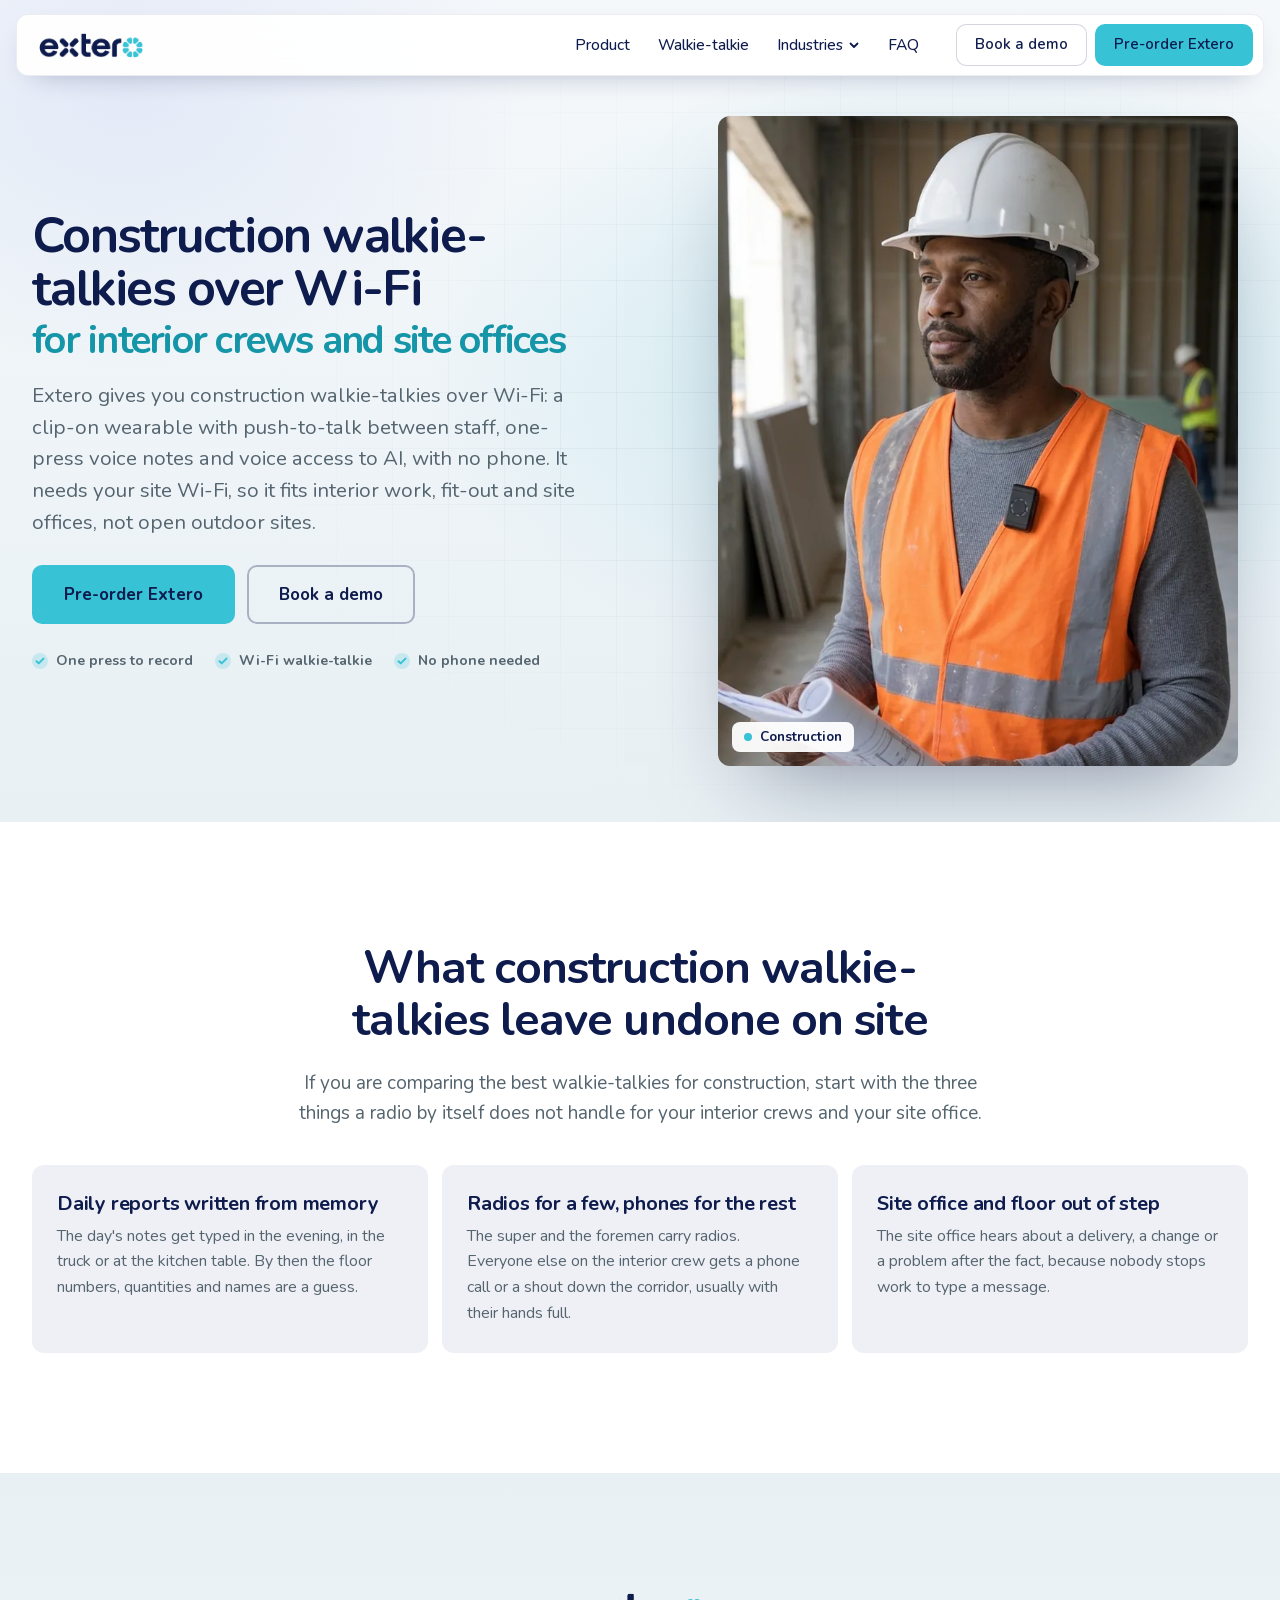
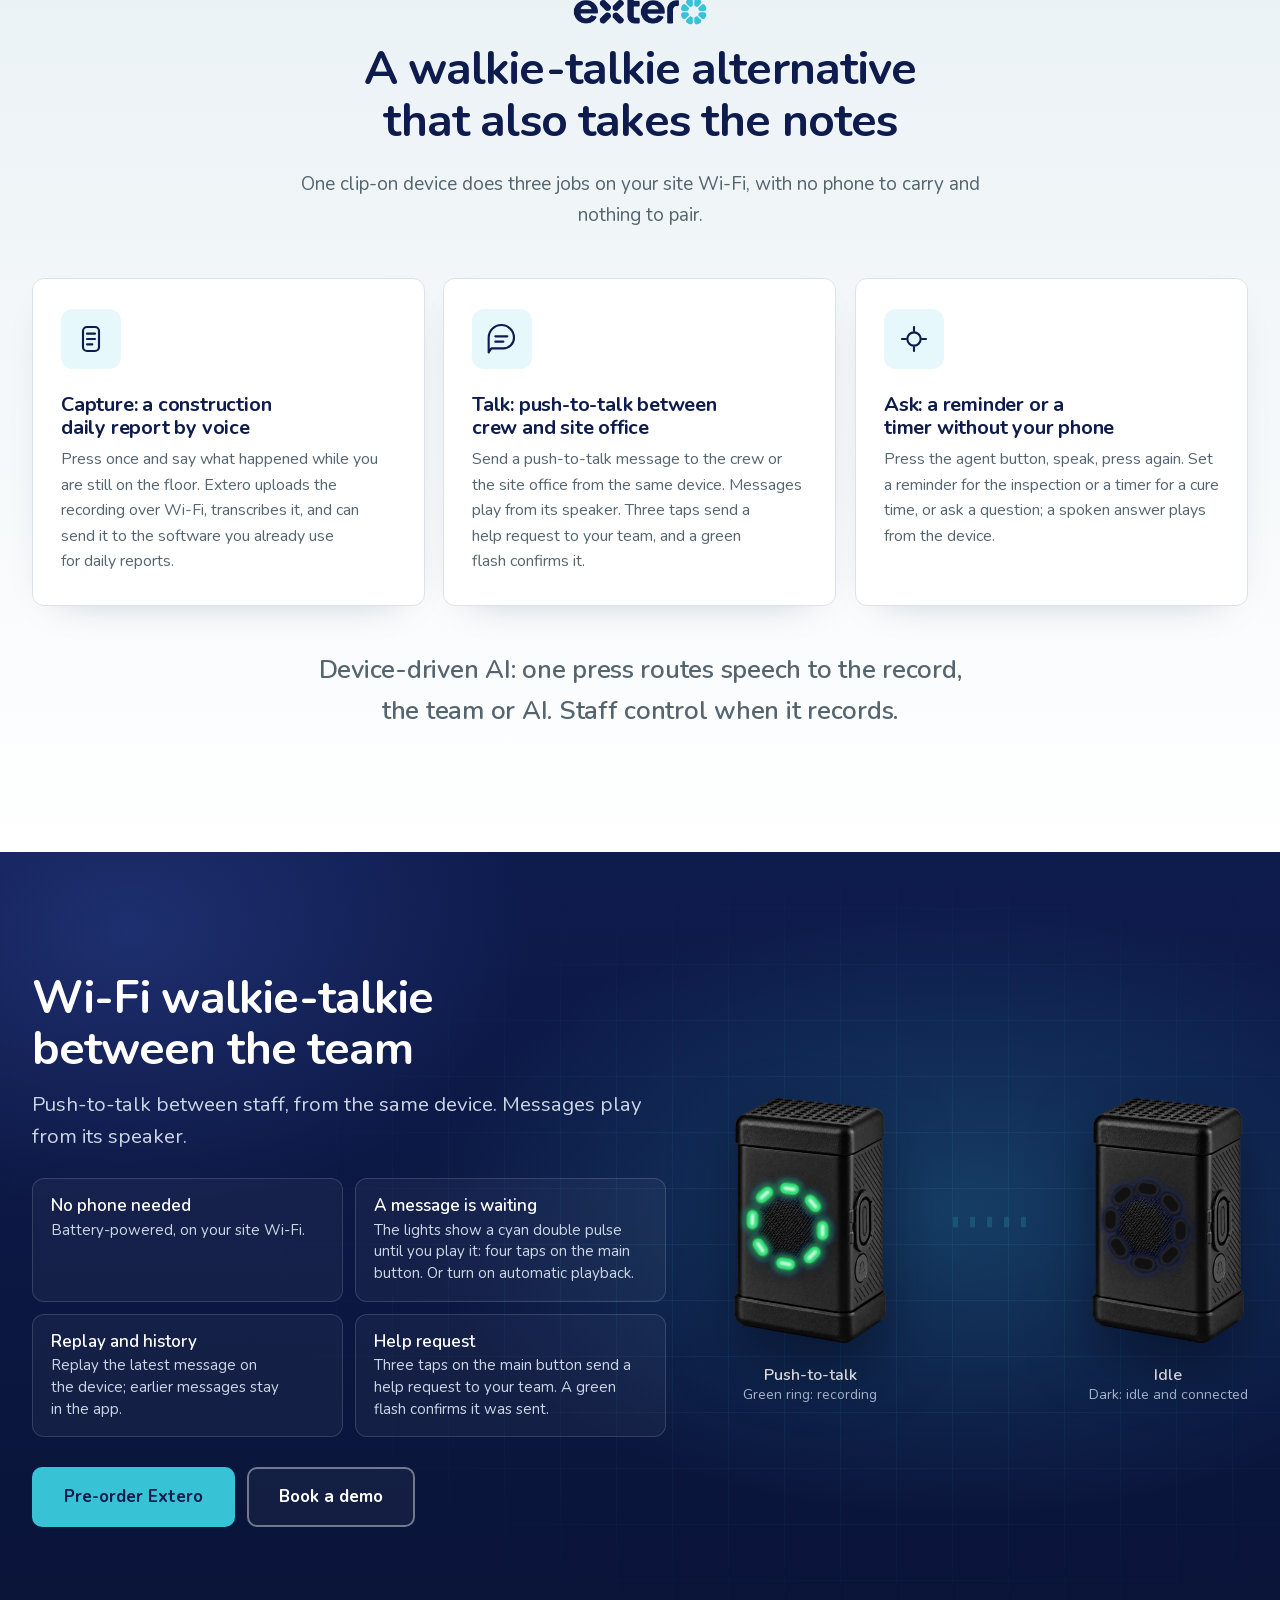
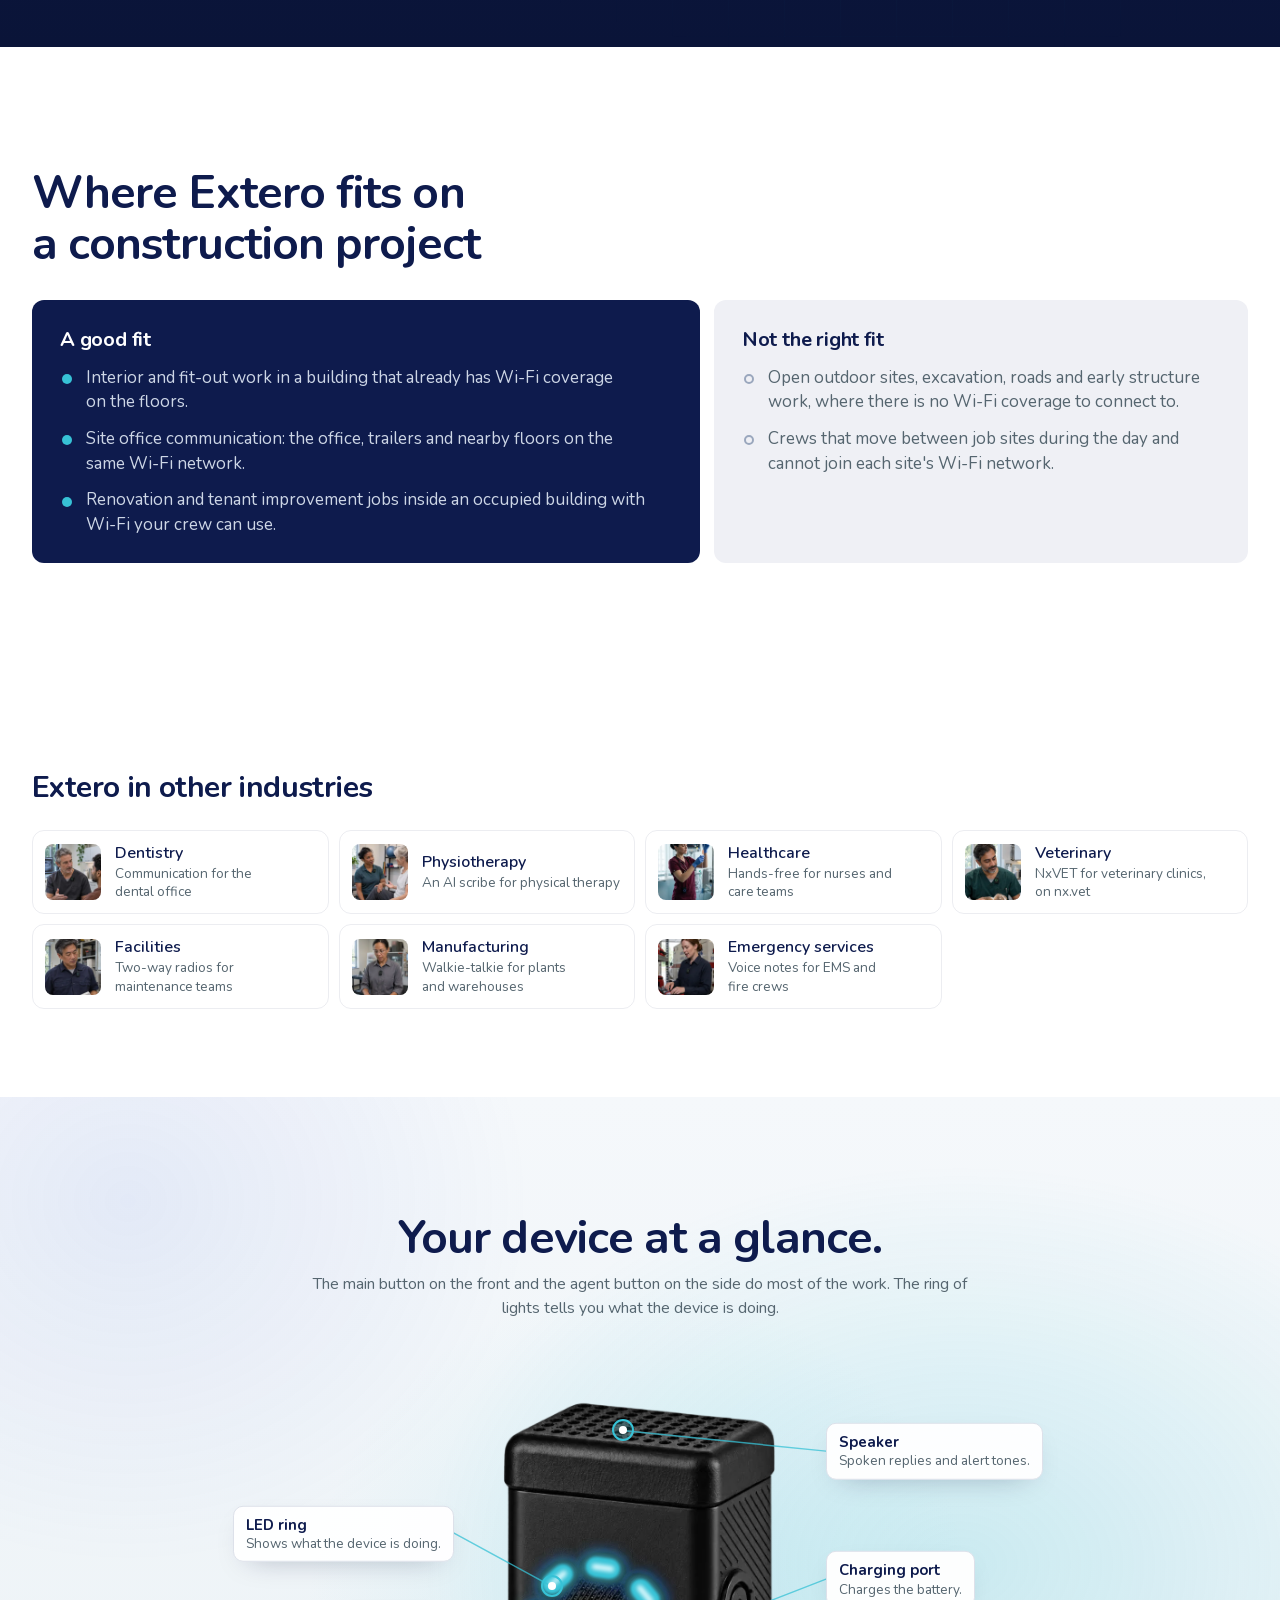
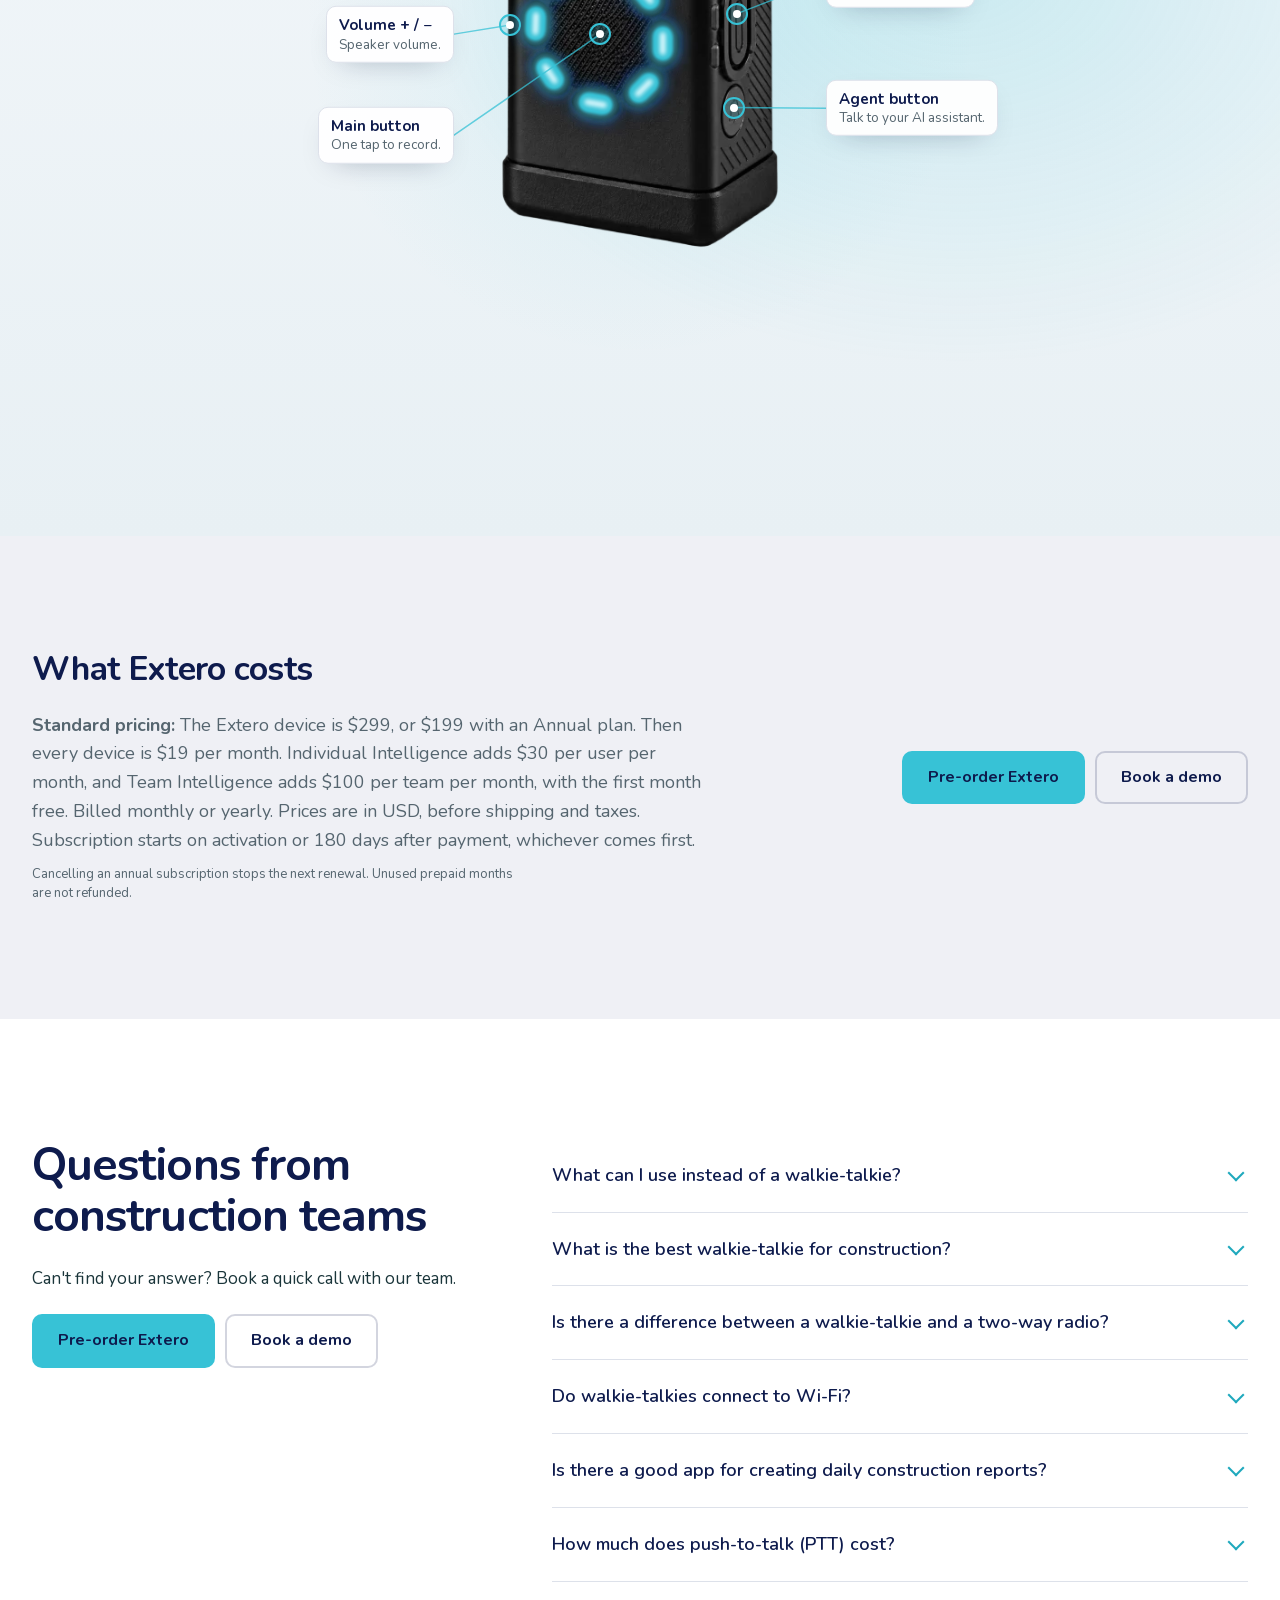
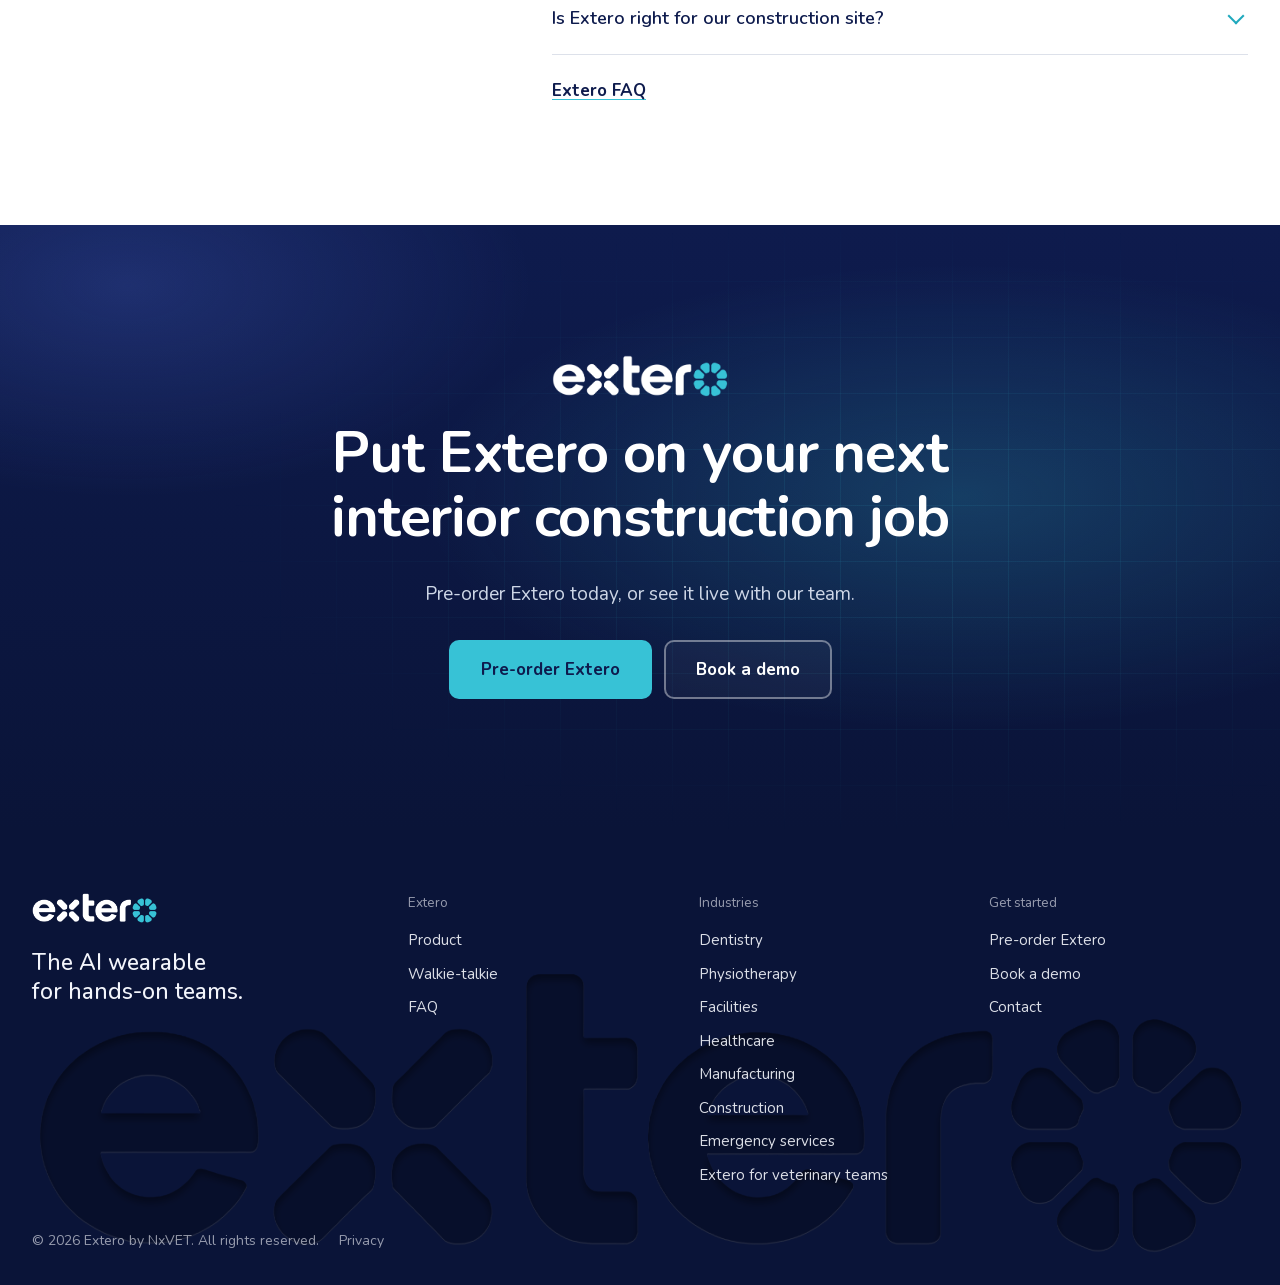
==== commit ff0588dd: "Preview: content pass (no phone needed, push-to-talk, API/webhooks/MCP)" ====
--- a/construction/index.html
+++ b/construction/index.html
@@ -5,13 +5,13 @@
 <meta name="viewport" content="width=device-width, initial-scale=1">
 <meta name="robots" content="noindex, nofollow">
 <title>Construction walkie-talkies over Wi-Fi | Extero</title>
-<meta name="description" content="Construction walkie-talkies over Wi-Fi: a clip-on wearable for interior crews and site offices. Push-to-talk, voice notes and AI, without a phone alongside you after setup.">
+<meta name="description" content="Construction walkie-talkies over Wi-Fi: a clip-on wearable for interior crews and site offices. Push-to-talk, voice notes and AI, with no phone.">
 <link rel="canonical" href="https://extero.ai/construction/">
 <meta name="theme-color" content="#0e1b4d">
 <meta property="og:type" content="website">
 <meta property="og:site_name" content="Extero">
 <meta property="og:title" content="Construction walkie-talkies over Wi-Fi | Extero">
-<meta property="og:description" content="Construction walkie-talkies over Wi-Fi: a clip-on wearable for interior crews and site offices. Push-to-talk, voice notes and AI, without a phone alongside you after setup.">
+<meta property="og:description" content="Construction walkie-talkies over Wi-Fi: a clip-on wearable for interior crews and site offices. Push-to-talk, voice notes and AI, with no phone.">
 <meta property="og:url" content="https://extero.ai/construction/">
 <meta property="og:image" content="https://extero.ai/assets/img/og-extero.jpg">
 <meta property="og:image:width" content="1200">
@@ -19,7 +19,7 @@
 <meta property="og:image:alt" content="Extero worn by a dentist, a maintenance technician, a physiotherapist and a machinist">
 <meta name="twitter:card" content="summary_large_image">
 <meta name="twitter:title" content="Construction walkie-talkies over Wi-Fi | Extero">
-<meta name="twitter:description" content="Construction walkie-talkies over Wi-Fi: a clip-on wearable for interior crews and site offices. Push-to-talk, voice notes and AI, without a phone alongside you after setup.">
+<meta name="twitter:description" content="Construction walkie-talkies over Wi-Fi: a clip-on wearable for interior crews and site offices. Push-to-talk, voice notes and AI, with no phone.">
 <meta name="twitter:image" content="https://extero.ai/assets/img/og-extero.jpg">
 <link rel="icon" href="/favicon.ico" sizes="48x48">
 <link rel="icon" type="image/svg+xml" href="/assets/img/favicon.svg">
@@ -28,7 +28,7 @@
 <link rel="preload" as="image" href="/assets/video/hero-construction-poster.webp" media="(min-width: 761px)" fetchpriority="high">
 <link rel="preload" as="image" href="/assets/video/hero-construction-poster-480.webp" media="(max-width: 760px)" fetchpriority="high">
 <link rel="preload" href="/assets/fonts/nunito-latin.woff2" as="font" type="font/woff2" crossorigin>
-<link rel="stylesheet" href="/assets/bundles/site-6a29125f427f.css">
+<link rel="stylesheet" href="/assets/bundles/site-e94d793b5228.css">
 
 
 
@@ -104,7 +104,7 @@
   <div class="nxh-wrap nxx-hero-grid">
     <div class="nxx-hero-inner">
       <h1 class="xo-ind-h1">Construction walkie-talkies over Wi-Fi<br><span>for interior crews and site offices</span></h1>
-      <p class="nxh-lead">Extero gives you construction walkie-talkies over Wi-Fi: a clip-on wearable with push-to-talk between staff, one-press voice notes and voice access to AI, without a phone alongside you after setup. It needs your site Wi-Fi, so it fits interior work, fit-out and site offices, not open outdoor sites.</p>
+      <p class="nxh-lead">Extero gives you construction walkie-talkies over Wi-Fi: a clip-on wearable with push-to-talk between staff, one-press voice notes and voice access to AI, with no phone. It needs your site Wi-Fi, so it fits interior work, fit-out and site offices, not open outdoor sites.</p>
       <div class="nxh-hero-actions">
         <a class="nxh-btn nxh-btn-primary nxh-btn-lg" href="/products/extero/">Pre-order Extero</a>
         <a class="nxh-btn nxh-btn-outline-light nxh-btn-lg" href="https://calendar.app.google/ThBtd39a37VWiKsW6" data-demo>Book a demo</a>
@@ -112,14 +112,13 @@
       <ul class="nxh-hero-trust">
         <li><span>One press to record</span></li>
         <li><span>Wi-Fi walkie-talkie</span></li>
-        <li><span>No phone needed after setup</span></li>
+        <li><span>No phone needed</span></li>
       </ul>
     </div>
     <div class="nxx-hero-media">
       <figure class="xo-reel">
         <img src="/assets/video/hero-construction-poster.webp" srcset="/assets/video/hero-construction-poster-480.webp 480w, /assets/video/hero-construction-poster.webp 720w" sizes="(max-width: 760px) 92vw, 520px" width="720" height="900" fetchpriority="high" decoding="async" alt="A site supervisor in a hard hat holds a drawing, Extero clipped to his safety vest">
         <figcaption class="xo-reel-tag" aria-hidden="true"><i></i><span data-labels="Construction">Construction</span></figcaption>
-        <span class="xo-image-note">Illustrative workplace scenes</span>
       </figure>
     </div>
   </div>
@@ -149,8 +148,8 @@
       <p>One clip-on device does three jobs on your site Wi-Fi, with no phone to carry and nothing to pair.</p>
     </div>
     <div class="nxx-jobs-grid">
-      <article class="nxx-job nxh-reveal"><span class="xo-job-symbol" aria-hidden="true"><svg viewBox="0 0 24 24"><rect x="6" y="3" width="12" height="18" rx="3"/><path d="M9 8h6M9 12h6M9 16h4"/></svg></span><h3>Capture: a construction daily report by voice</h3><p>Record progress, issues and decisions while they are fresh. Extero uploads the recording over Wi-Fi and transcribes it for review.</p></article>
-      <article class="nxx-job nxh-reveal"><span class="xo-job-symbol" aria-hidden="true"><svg viewBox="0 0 24 24"><path d="M21 11a8 8 0 01-8 8H4l-2 3V11a9 9 0 0119 0z"/><path d="M7 10h9M7 14h6"/></svg></span><h3>Talk: push-to-talk between crew and site office</h3><p>Send voice updates between Wi-Fi-covered interiors and the site office. Listen when you are ready, or enable automatic playback. Replay the latest message on the device and review earlier messages in the app.</p></article>
+      <article class="nxx-job nxh-reveal"><span class="xo-job-symbol" aria-hidden="true"><svg viewBox="0 0 24 24"><rect x="6" y="3" width="12" height="18" rx="3"/><path d="M9 8h6M9 12h6M9 16h4"/></svg></span><h3>Capture: a construction daily report by voice</h3><p>Press once and say what happened while you are still on the floor. Extero uploads the recording over Wi-Fi, transcribes it, and can send it to the software you already use for daily reports.</p></article>
+      <article class="nxx-job nxh-reveal"><span class="xo-job-symbol" aria-hidden="true"><svg viewBox="0 0 24 24"><path d="M21 11a8 8 0 01-8 8H4l-2 3V11a9 9 0 0119 0z"/><path d="M7 10h9M7 14h6"/></svg></span><h3>Talk: push-to-talk between crew and site office</h3><p>Send a push-to-talk message to the crew or the site office from the same device. Messages play from its speaker. Three taps send a help request to your team, and a green flash confirms it.</p></article>
       <article class="nxx-job nxh-reveal"><span class="xo-job-symbol" aria-hidden="true"><svg viewBox="0 0 24 24"><path d="M12 3v3M12 18v3M3 12h3M18 12h3"/><circle cx="12" cy="12" r="5"/></svg></span><h3>Ask: a reminder or a timer without your phone</h3><p>Press the agent button, speak, press again. Set a reminder for the inspection or a timer for a cure time, or ask a question; a spoken answer plays from the device.</p></article>
     </div>
     <p class="nxx-scribe-lead nxh-reveal">Device-driven AI: one press routes speech to the record, the team or AI. Staff control when it records.</p>
@@ -162,13 +161,13 @@
   <div class="nxh-hero-bg" aria-hidden="true"></div>
   <div class="nxh-wrap xo-talk-grid">
     <div class="xo-talk-copy">
-      <h2 id="xo-talk-title" class="nxh-reveal">Team voice messages, on your terms</h2>
-      <p class="nxh-lead nxh-reveal">Listen when you are ready, or enable automatic playback. Replay the latest voice message on the device and review earlier messages in the app.</p>
+      <h2 id="xo-talk-title" class="nxh-reveal">Wi-Fi walkie-talkie between the team</h2>
+      <p class="nxh-lead nxh-reveal">Push-to-talk between staff, from the same device. Messages play from its speaker.</p>
       <ul class="xo-talk-list">
-<li class="nxh-reveal"><strong>Send over Wi-Fi</strong>Voice messages connect colleagues on your site Wi-Fi.</li>
-<li class="nxh-reveal"><strong>Choose when to listen</strong>Press to play a waiting message, or enable automatic playback.</li>
-<li class="nxh-reveal"><strong>Replay on the device</strong>Listen to the latest message again when you need it.</li>
-<li class="nxh-reveal"><strong>Review history in the app</strong>Go back to earlier messages to check what was said.</li>
+        <li class="nxh-reveal"><strong>No phone needed</strong>Battery-powered, on your site Wi-Fi.</li>
+        <li class="nxh-reveal"><strong>A message is waiting</strong>The lights show a cyan double pulse until you play it: four taps on the main button. Or turn on automatic playback.</li>
+        <li class="nxh-reveal"><strong>Replay and history</strong>Replay the latest message on the device; earlier messages stay in the app.</li>
+        <li class="nxh-reveal"><strong>Help request</strong>Three taps on the main button send a help request to your team. A green flash confirms it was sent.</li>
 </ul>
       <div class="nxh-hero-actions nxh-reveal">
         <a class="nxh-btn nxh-btn-primary nxh-btn-lg" href="/products/extero/">Pre-order Extero</a>
@@ -288,11 +287,11 @@
       </div>
     </div>
     <div class="nxh-faq-list nxh-reveal">
-      <details><summary>What can I use instead of a walkie-talkie?</summary><p>On a job with Wi-Fi coverage, you can use Extero. It is a clip-on wearable with push-to-talk between staff over your site Wi-Fi, without a phone alongside you after setup. It also records voice notes and takes voice commands for AI.</p></details>
+      <details><summary>What can I use instead of a walkie-talkie?</summary><p>On a job with Wi-Fi coverage, you can use Extero. It is a clip-on wearable with push-to-talk between staff over your site Wi-Fi, with no phone and no pairing. It also records voice notes and takes voice commands for AI.</p></details>
       <details><summary>What is the best walkie-talkie for construction?</summary><p>It depends on where your crew works. For open outdoor sites, choose a radio that does not depend on Wi-Fi. For interior work, fit-out and site offices with Wi-Fi coverage, Extero adds push-to-talk, voice notes and AI in one clip-on device.</p></details>
       <details><summary>Is there a difference between a walkie-talkie and a two-way radio?</summary><p>People use the two names for the same kind of handheld push-to-talk radio. Extero is a different kind of device: a wearable that sends push-to-talk voice messages over your site Wi-Fi instead of radio channels.</p></details>
-      <details><summary>Do walkie-talkies connect to Wi-Fi?</summary><p>Most handheld walkie-talkies use radio channels, not Wi-Fi. Extero is a Wi-Fi walkie-talkie: you connect it to your site Wi-Fi from the Extero app over Bluetooth, and after that it works without a phone alongside you after setup.</p></details>
-      <details><summary>Is there a good app for creating daily construction reports?</summary><p>Compatibility depends on your software. Tell us which software you use. We’ll confirm whether Extero can connect and what setup is needed. <a href="/contact/?enquiry=software&amp;industry=construction#contact-form">Check software compatibility</a>.</p></details>
+      <details><summary>Do walkie-talkies connect to Wi-Fi?</summary><p>Most handheld walkie-talkies use radio channels, not Wi-Fi. Extero is a Wi-Fi walkie-talkie: you connect it to your site Wi-Fi from the Extero app over Bluetooth, and after that it works with no phone.</p></details>
+      <details><summary>Is there a good app for creating daily construction reports?</summary><p>Extero is not a report app. It records what you say with one press, transcribes it, and can send the recording to the software you already use through the API, webhooks or the MCP server. <a href="/contact/?enquiry=software&amp;industry=construction#contact-form">Check software compatibility</a>.</p></details>
       <details><summary>How much does push-to-talk (PTT) cost?</summary><p>For Extero, the device is $299, or $199 with an Annual plan, then $19 per device per month, in USD before shipping and taxes. Voice messaging between the team comes with every device. Most teams need one Extero for each person working that day, not one for every employee.</p></details>
       <details><summary>Is Extero right for our construction site?</summary><p>It is if the people who need it work where your site Wi-Fi reaches: interior floors, fit-out areas and the site office. It is not the right tool for open outdoor sites or anywhere without Wi-Fi coverage, because it does not work without Wi-Fi.</p></details>
       <p class="xo-faq-all"><a href="/faq/">Extero FAQ</a></p>
@@ -469,7 +468,7 @@
 <!-- BF:end -->
 
 <script src="/js/analytics.js?v=eebaf767" defer></script>
-<script type="application/ld+json">{"@context":"https://schema.org","@type":"FAQPage","mainEntity":[{"@type":"Question","name":"What can I use instead of a walkie-talkie?","acceptedAnswer":{"@type":"Answer","text":"On a job with Wi-Fi coverage, you can use Extero. It is a clip-on wearable with push-to-talk between staff over your site Wi-Fi, without a phone alongside you after setup. It also records voice notes and takes voice commands for AI."}},{"@type":"Question","name":"What is the best walkie-talkie for construction?","acceptedAnswer":{"@type":"Answer","text":"It depends on where your crew works. For open outdoor sites, choose a radio that does not depend on Wi-Fi. For interior work, fit-out and site offices with Wi-Fi coverage, Extero adds push-to-talk, voice notes and AI in one clip-on device."}},{"@type":"Question","name":"Is there a difference between a walkie-talkie and a two-way radio?","acceptedAnswer":{"@type":"Answer","text":"People use the two names for the same kind of handheld push-to-talk radio. Extero is a different kind of device: a wearable that sends push-to-talk voice messages over your site Wi-Fi instead of radio channels."}},{"@type":"Question","name":"Do walkie-talkies connect to Wi-Fi?","acceptedAnswer":{"@type":"Answer","text":"Most handheld walkie-talkies use radio channels, not Wi-Fi. Extero is a Wi-Fi walkie-talkie: you connect it to your site Wi-Fi from the Extero app over Bluetooth, and after that it works without a phone alongside you after setup."}},{"@type":"Question","name":"Is there a good app for creating daily construction reports?","acceptedAnswer":{"@type":"Answer","text":"Compatibility depends on your software. Tell us which software you use. We’ll confirm whether Extero can connect and what setup is needed."}},{"@type":"Question","name":"How much does push-to-talk (PTT) cost?","acceptedAnswer":{"@type":"Answer","text":"For Extero, the device is $299, or $199 with an Annual plan, then $19 per device per month, in USD before shipping and taxes. Voice messaging between the team comes with every device. Most teams need one Extero for each person working that day, not one for every employee."}},{"@type":"Question","name":"Is Extero right for our construction site?","acceptedAnswer":{"@type":"Answer","text":"It is if the people who need it work where your site Wi-Fi reaches: interior floors, fit-out areas and the site office. It is not the right tool for open outdoor sites or anywhere without Wi-Fi coverage, because it does not work without Wi-Fi."}}]}</script>
+<script type="application/ld+json">{"@context":"https://schema.org","@type":"FAQPage","mainEntity":[{"@type":"Question","name":"What can I use instead of a walkie-talkie?","acceptedAnswer":{"@type":"Answer","text":"On a job with Wi-Fi coverage, you can use Extero. It is a clip-on wearable with push-to-talk between staff over your site Wi-Fi, with no phone and no pairing. It also records voice notes and takes voice commands for AI."}},{"@type":"Question","name":"What is the best walkie-talkie for construction?","acceptedAnswer":{"@type":"Answer","text":"It depends on where your crew works. For open outdoor sites, choose a radio that does not depend on Wi-Fi. For interior work, fit-out and site offices with Wi-Fi coverage, Extero adds push-to-talk, voice notes and AI in one clip-on device."}},{"@type":"Question","name":"Is there a difference between a walkie-talkie and a two-way radio?","acceptedAnswer":{"@type":"Answer","text":"People use the two names for the same kind of handheld push-to-talk radio. Extero is a different kind of device: a wearable that sends push-to-talk voice messages over your site Wi-Fi instead of radio channels."}},{"@type":"Question","name":"Do walkie-talkies connect to Wi-Fi?","acceptedAnswer":{"@type":"Answer","text":"Most handheld walkie-talkies use radio channels, not Wi-Fi. Extero is a Wi-Fi walkie-talkie: you connect it to your site Wi-Fi from the Extero app over Bluetooth, and after that it works with no phone."}},{"@type":"Question","name":"Is there a good app for creating daily construction reports?","acceptedAnswer":{"@type":"Answer","text":"Extero is not a report app. It records what you say with one press, transcribes it, and can send the recording to the software you already use through the API, webhooks or the MCP server."}},{"@type":"Question","name":"How much does push-to-talk (PTT) cost?","acceptedAnswer":{"@type":"Answer","text":"For Extero, the device is $299, or $199 with an Annual plan, then $19 per device per month, in USD before shipping and taxes. Voice messaging between the team comes with every device. Most teams need one Extero for each person working that day, not one for every employee."}},{"@type":"Question","name":"Is Extero right for our construction site?","acceptedAnswer":{"@type":"Answer","text":"It is if the people who need it work where your site Wi-Fi reaches: interior floors, fit-out areas and the site office. It is not the right tool for open outdoor sites or anywhere without Wi-Fi coverage, because it does not work without Wi-Fi."}}]}</script>
 <script type="application/ld+json">{"@context":"https://schema.org","@type":"BreadcrumbList","itemListElement":[{"@type":"ListItem","position":1,"name":"Extero","item":"https://extero.ai/"},{"@type":"ListItem","position":2,"name":"Construction","item":"https://extero.ai/construction/"}]}</script>
 <script src="/js/site.js?v=86203d02" defer></script>
 <script src="/assets/theme/nx-extero-home.js?v=ea100799" defer></script>
--- a/assets/bundles/site-e94d793b5228.css
+++ b/assets/bundles/site-e94d793b5228.css
@@ -0,0 +1 @@
+@font-face{font-family:Nunito;font-style:normal;font-weight:400 800;font-display:swap;src:url(/assets/fonts/nunito-latin-ext.woff2)format("woff2");unicode-range:U+100-2BA,U+2BD-2C5,U+2C7-2CC,U+2CE-2D7,U+2DD-2FF,U+304,U+308,U+329,U+1D00-1DBF,U+1E00-1E9F,U+1EF2-1EFF,U+2020,U+20A0-20AB,U+20AD-20C4,U+2113,U+2C60-2C7F,U+A720-A7FF}@font-face{font-family:Nunito;font-style:normal;font-weight:400 800;font-display:swap;src:url(/assets/fonts/nunito-latin.woff2)format("woff2");unicode-range:U+??,U+131,U+152-153,U+2BB-2BC,U+2C6,U+2DA,U+2DC,U+304,U+308,U+329,U+2000-206F,U+20AC,U+2122,U+2191,U+2193,U+2212,U+2215,U+FEFF,U+FFFD}:root{--font-body-family:Nunito;--nx-xmark:url(/assets/img/extero-wordmark.webp);--xo-navy:#0e1b4d;--xo-cyan:#37c2d6;--xo-line:#dde1ea;--xo-muted:#55656f}.hd-dd.is-dismissed:not(.is-open)>.hd-dd-panel{opacity:0;visibility:hidden;pointer-events:none}.hd-industry-list>summary{cursor:pointer;min-height:44px;color:var(--xo-navy);justify-content:space-between;align-items:center;padding:12px 14px;font-size:16px;list-style:none;display:flex}.hd-industry-list>summary:after{content:"+";font-size:22px}.hd-industry-list[open]>summary:after{content:"−"}.hd-industry-links{gap:2px;display:grid}:is(body:has(.hd-menu[open]) .nxbf-snipe,body:has(dialog[open]) .nxbf-snipe),:is(body:has(.hd-menu[open]) .nxh-buybar,body:has(dialog[open]) .nxh-buybar){visibility:hidden!important;pointer-events:none!important}.xbk-context{background:#f2f7f9;flex:none;margin:0;padding:12px 22px;font-size:14px;line-height:1.5}.xo-talk-stage.is-paused *{transition:none!important;animation-play-state:paused!important}.xo-says-control{margin:12px 0}.xo-recording{background:#f3f7f9}.xo-eyebrow{color:#08798a;letter-spacing:.08em;text-transform:uppercase;font-weight:800;font-size:12px!important}.xo-workflow{counter-reset:step;grid-template-columns:repeat(3,minmax(0,1fr));gap:16px;margin:26px 0;padding:0;list-style:none;display:grid}.xo-workflow li{color:#52626c;background:#fff;border:1px solid #dde5eb;border-radius:12px;padding:22px;line-height:1.6}.xo-workflow b{color:var(--xo-navy);margin-bottom:6px;font-size:19px;display:block}.xo-example{background:#fff;border:1px solid #dde5eb;border-radius:12px;grid-template-columns:1fr 1fr;gap:36px;margin-bottom:24px;padding:28px;display:grid}.xo-example>div>p{line-height:1.65}.xo-example>div:first-child>p:last-child{color:var(--xo-navy);font-size:23px}.xo-example-note,.xo-renewal-note{color:#52626c;font-size:13px!important;line-height:1.5!important}.xo-product-summary{color:#52626c;margin:0 0 20px;font-size:15px;line-height:1.6}.xo-product-summary a{color:#08798a;font-weight:700}@media (max-width:700px){.xo-workflow,.xo-example{grid-template-columns:1fr}.xo-workflow{gap:10px}.xo-example{gap:14px;padding:22px}.xo-workflow li{padding:16px 18px}}@media (max-width:600px){.xbk-context{padding:10px 14px;font-size:13px}}html{scroll-behavior:smooth;-webkit-text-size-adjust:100%;scroll-padding-top:96px}body{color:#1a353a;-webkit-font-smoothing:antialiased;background:#fff;margin:0;font-family:Nunito,Arial,sans-serif}nx-nw{white-space:nowrap}@media (prefers-reduced-motion:reduce){html{scroll-behavior:auto}}.xmark{height:var(--xmark-h,28px);aspect-ratio:917/220;color:var(--xo-navy);display:block;position:relative}.xmark:before,.xmark:after{content:"";-webkit-mask:var(--nx-xmark) center/100% 100% no-repeat;-webkit-mask:var(--nx-xmark) center/100% 100% no-repeat;mask:var(--nx-xmark) center/100% 100% no-repeat;position:absolute;inset:0}.xmark:before{clip-path:inset(0 20% 0 0);background:currentColor}.xmark:after{background:var(--xo-cyan);clip-path:inset(0 0 0 80%)}.hd,.hd *,.ft,.ft *{box-sizing:border-box}.hd{z-index:40;pointer-events:none;padding:14px 16px 0;font-family:Nunito,Arial,sans-serif;position:fixed;top:0;left:0;right:0}.hd-bar{pointer-events:auto;-webkit-backdrop-filter:blur(12px);backdrop-filter:blur(12px);background:#fffffff0;border:1px solid #0e1b4d14;border-radius:12px;align-items:center;gap:24px;width:min(1280px,100%);margin-inline:auto;padding:9px 10px 9px 22px;display:flex;box-shadow:0 10px 30px -18px #0e1b4d73}.hd-logo{text-decoration:none;transition:opacity .25s;display:block}.hd-logo:hover{opacity:.72}.hd-logo .xmark{--xmark-h:25px}.hd-nav{align-items:center;gap:2px;margin-left:auto;display:flex}.hd-nav>a{color:var(--xo-navy);white-space:nowrap;border-radius:10px;padding:8px 13px;font-size:15.5px;font-weight:500;line-height:1.4;text-decoration:none;transition:background-color .2s}.hd-nav>a:hover{background:#eff0f5}.hd-ctas{align-items:center;gap:8px;display:flex}.hd-dd{position:relative}.hd-dd>button{font:inherit;color:var(--xo-navy);white-space:nowrap;cursor:pointer;background:0 0;border:0;border-radius:10px;align-items:center;gap:5px;padding:8px 13px;font-size:15.5px;font-weight:500;line-height:1.4;transition:background-color .2s;display:flex}.hd-dd>button:hover,.hd-dd:hover>button,.hd-dd.is-open>button{background:#eff0f5}.hd-dd>button svg{fill:none;stroke:currentColor;stroke-width:1.8px;stroke-linecap:round;stroke-linejoin:round;width:12px;height:12px;transition:transform .25s cubic-bezier(.22,.8,.24,1)}.hd-dd:hover>button svg,.hd-dd.is-open>button svg{transform:rotate(180deg)}.hd-dd-panel{--x:-50%;opacity:0;visibility:hidden;width:700px;transform:translate(var(--x),8px);background:#fff;border:1px solid #0e1b4d14;border-radius:12px;grid-template-columns:1fr 1fr;gap:4px 10px;padding:14px 14px 0;transition:opacity .18s,transform .22s cubic-bezier(.22,.8,.24,1),visibility .18s;display:grid;position:absolute;top:calc(100% + 18px);left:50%;overflow:hidden;box-shadow:0 24px 60px -24px #0a143873}.hd-dd-panel:before{content:"";height:20px;position:absolute;top:-20px;left:0;right:0}.hd-dd:hover>.hd-dd-panel,.hd-dd:focus-within>.hd-dd-panel,.hd-dd.is-open>.hd-dd-panel{opacity:1;visibility:visible;transform:translate(var(--x),0)}.hd-dd-col{align-content:start;gap:2px;display:grid}.hd-dd-t{letter-spacing:.08em;text-transform:uppercase;color:var(--xo-muted);margin:2px 10px 6px;font-size:12px;font-weight:700}.hd-ind{color:var(--xo-navy);border-radius:10px;align-items:center;gap:12px;padding:8px 10px;text-decoration:none;transition:background-color .2s;display:flex}:is(.hd-ind:hover,.hd-ind:focus-visible){background:#eff0f5}.hd-ind[aria-current]{background:#37c2d624}.hd-ind-img{background:#dfe6ec;border-radius:8px;flex:none;width:46px;height:46px;overflow:hidden}.hd-ind-img img{object-fit:cover;width:100%;height:100%;transition:transform .5s cubic-bezier(.22,.8,.24,1);display:block}.hd-ind:hover .hd-ind-img img{transform:scale(1.08)}.hd-ind-txt{gap:1px;min-width:0;display:grid}.hd-ind strong{align-items:center;gap:5px;font-size:15px;font-weight:600;line-height:1.25;display:flex}.hd-ind small{color:var(--xo-muted);font-size:13px;line-height:1.3}.hd-ind-ext{fill:none;stroke:currentColor;stroke-width:1.7px;stroke-linecap:round;stroke-linejoin:round;opacity:.55;flex:none;width:11px;height:11px}.hd-dd-foot{color:var(--xo-muted);background:#f4f6fa;border-top:1px solid #0e1b4d0f;grid-column:1/-1;justify-content:space-between;align-items:center;gap:12px;margin:10px -14px 0;padding:13px 24px;font-size:14px;display:flex}.hd-dd-foot a{color:var(--xo-navy);align-items:center;gap:6px;font-weight:700;text-decoration:none;display:inline-flex}.hd-dd-foot a:hover{color:var(--cyan-2,#1f9fb3)}.hd-dd-foot svg{fill:none;stroke:currentColor;stroke-width:1.8px;stroke-linecap:round;stroke-linejoin:round;width:12px;height:12px;transition:transform .2s}.hd-dd-foot a:hover svg{transform:translate(3px)}@media (max-width:1240px){.hd-dd{position:static}.hd-dd-panel{max-width:calc(100% - 20px);top:calc(100% + 8px)}}@media (prefers-reduced-motion:no-preference){.hd-dd-panel .hd-ind{opacity:0;transition:opacity .25s,transform .32s cubic-bezier(.22,.8,.24,1),background-color .2s;transform:translateY(6px)}.hd-dd:hover .hd-ind,.hd-dd:focus-within .hd-ind,.hd-dd.is-open .hd-ind{opacity:1;transition-delay:calc(var(--i) * 25ms + 30ms),calc(var(--i) * 25ms + 30ms),0s;transform:none}}@media (prefers-reduced-motion:reduce){.hd-dd-panel,.hd-dd>button svg,.hd-ind-img img{transition:none}}.hd-btn{min-height:42px;color:var(--xo-navy);white-space:nowrap;border:1.5px solid #0000;border-radius:10px;justify-content:center;align-items:center;padding:8px 18px;font-size:15px;font-weight:600;line-height:1.3;text-decoration:none;transition:transform .25s cubic-bezier(.22,1,.36,1),background-color .2s,border-color .2s,box-shadow .25s;display:inline-flex}.hd-btn:hover{transform:translateY(-1px)}.hd-more{margin-left:.28em}.hd-btn-ghost{background:#fff;border-color:#0e1b4d2e}.hd-btn-ghost:hover{border-color:var(--xo-navy)}.hd-btn-primary{background:var(--xo-cyan)}.hd-btn-primary:hover{background:#5ccfe0;box-shadow:0 10px 22px -12px #37c2d6f2}.hd-bar{position:relative}.hd-menu{display:none}.hd-menu>summary{cursor:pointer;background:#fff;border:1.5px solid #0e1b4d2e;border-radius:10px;place-items:center;width:40px;height:40px;list-style:none;display:grid}.hd-menu>summary::-webkit-details-marker{display:none}.hd-menu>summary span,.hd-menu>summary span:before,.hd-menu>summary span:after{background:var(--xo-navy);border-radius:1px;width:16px;height:2px;transition:transform .25s,opacity .2s;display:block}.hd-menu>summary span{position:relative}.hd-menu>summary span:before,.hd-menu>summary span:after{content:"";position:absolute;left:0}.hd-menu>summary span:before{top:-5px}.hd-menu>summary span:after{top:5px}.hd-menu[open]>summary span{background:0 0}.hd-menu[open]>summary span:before{transform:translateY(5px)rotate(45deg)}.hd-menu[open]>summary span:after{transform:translateY(-5px)rotate(-45deg)}.hd-menu nav{max-height:calc(100vh - 96px);background:#fff;border:1px solid #0e1b4d14;border-radius:12px;flex-direction:column;max-height:calc(100dvh - 96px);padding:8px;display:flex;position:absolute;top:calc(100% + 8px);left:0;right:0;overflow-y:auto;box-shadow:0 20px 40px -20px #0e1b4d73}.hd-menu nav a{color:var(--xo-navy);border-radius:10px;padding:12px 14px;font-size:16px;font-weight:500;text-decoration:none}.hd-menu nav a:hover{background:#eff0f5}.hd-menu nav a.hd-menu-ind{align-items:center;gap:12px;padding:7px 14px 7px 8px;display:flex}.hd-menu-ind img{object-fit:cover;background:#dfe6ec;border-radius:8px;flex:none;width:44px;height:44px}.hd-menu-ind span{display:grid}.hd-menu-ind small{color:var(--xo-muted);font-size:13px;font-weight:400}.hd-menu nav a.hd-menu-ind[aria-current]{background:#37c2d629}.hd-menu nav a.hd-menu-cta{text-align:center;border:1.5px solid #0e1b4d2e;margin-top:8px;font-weight:600}@media (prefers-reduced-motion:no-preference){.hd-menu[open] nav{animation:.22s cubic-bezier(.22,.8,.24,1) hd-menu-in}}@keyframes hd-menu-in{0%{opacity:0;transform:translateY(-6px)}to{opacity:1;transform:none}}.nxp-glow{display:none!important}.xbk{width:min(980px,100vw - 32px);max-width:none;height:min(780px,100dvh - 32px);max-height:none;color:var(--xo-navy);background:#fff;border:0;border-radius:12px;padding:0;font-family:Nunito,Arial,sans-serif;overflow:hidden;box-shadow:0 40px 100px -30px #0a143899}.xbk,.xbk *{box-sizing:border-box}.xbk[open]{flex-direction:column;display:flex}.xbk::backdrop{-webkit-backdrop-filter:blur(3px);backdrop-filter:blur(3px);background:#0a14388c}.xbk-bar{border-bottom:1px solid var(--xo-line);flex:none;align-items:center;gap:12px;padding:12px 12px 12px 22px;display:flex}.xbk-bar h2{letter-spacing:-.01em;color:var(--xo-navy);flex:1;margin:0;font-size:18px;font-weight:700;line-height:1.2}.xbk-ext{color:var(--xo-muted);text-underline-offset:3px;white-space:nowrap;font-size:13px;font-weight:600;text-decoration:underline}.xbk-ext:hover{color:var(--xo-navy)}.xbk-close{width:40px;height:40px;color:var(--xo-navy);cursor:pointer;background:#eff0f5;border:0;border-radius:10px;flex:none;font-size:24px;line-height:1}.xbk-close:hover{background:#e4e8f1}.xbk-body{flex:1;min-height:0;position:relative}.xbk-body iframe{background:#fff;border:0;width:100%;height:100%;position:absolute;inset:0}.xbk-loading{color:var(--xo-muted);place-items:center;margin:0;font-size:15px;display:grid;position:absolute;inset:0}.xbk.is-loaded .xbk-loading{display:none}html.xbk-lock{overflow:hidden}@media (max-width:640px){.xbk{border-radius:0;width:100vw;height:100dvh}.xbk-bar{padding:8px 8px 8px 16px}.xbk-bar h2{font-size:16px}.xbk-ext{display:none}}.hd-skip{z-index:2147483000;background:var(--xo-navy);color:#fff;border-radius:10px;padding:10px 16px;font-weight:700;text-decoration:none;position:fixed;top:-80px;left:16px}.hd-skip:focus{top:16px}body:has(.nxbf-snipe:not([hidden])) .ft{padding-bottom:104px}.ft{--ft-bg:#0a1438;--ft-ink:#f3f5fb;--ft-muted:#f3f5fb99;background:var(--ft-bg);color:var(--ft-ink);padding:0 32px 34px;font-family:Nunito,Arial,sans-serif;font-size:15px;line-height:1.5;position:relative;overflow:hidden}.ft-frame{max-width:1280px;margin-inline:auto;position:relative}.ft-top,.ft-bar{z-index:1;position:relative}.ft-top{grid-template-columns:minmax(0,320px) minmax(0,1fr);gap:56px;padding:64px 0 44px;display:grid}.ft-brand{margin-bottom:18px;text-decoration:none;transition:opacity .25s;display:inline-block}.ft-brand:hover{opacity:.78}.ft-brand .xmark{--xmark-h:30px;color:#fff}.ft-tag{text-wrap:balance;margin:0;font-size:23px;font-weight:500;line-height:1.3}.ft-cols{grid-template-columns:repeat(3,minmax(0,1fr));gap:32px;display:grid}.ft-col-t{color:var(--ft-muted);margin:0 0 16px;font-size:13.5px;font-weight:400}.ft-col ul{gap:11px;margin:0;padding:0;list-style:none;display:grid}.ft-col a{color:#f3f5fbe6;font-weight:400;text-decoration:none;transition:color .15s}.ft-col a:hover,.ft-bar a:hover{color:#fff;text-decoration:underline;-webkit-text-decoration-color:var(--xo-cyan);text-decoration-color:var(--xo-cyan);text-underline-offset:5px;text-decoration-thickness:2px}.ft-bar{color:var(--ft-muted);flex-wrap:wrap;gap:6px 20px;margin:0;padding:0;font-size:14px;font-weight:400;display:flex}.ft-bar a{color:inherit;text-decoration:none;transition:color .15s}.ft-logo{z-index:0;opacity:.72;pointer-events:none;position:absolute;bottom:-6px;left:0;right:0}.ft-logo svg{width:100%;height:auto;display:block;overflow:hidden}.ft a:focus-visible{outline:2px solid var(--xo-cyan);outline-offset:4px;border-radius:4px}@media (max-width:960px){.hd{padding:10px 10px 0}.hd-bar{gap:10px;padding:8px 8px 8px 16px}.hd-nav{display:none}.hd-menu{order:3;display:block}.hd-ctas{gap:6px;margin-left:auto}.hd-btn{min-height:40px;padding:7px 13px;font-size:14.5px}}@media (max-width:1000px){.ft-top{grid-template-columns:1fr;gap:44px}}@media (max-width:760px){.ft{padding:0 16px 28px}.ft-top{padding:52px 0 36px}.ft-cols{grid-template-columns:repeat(2,minmax(0,1fr));row-gap:38px}.ft-brand .xmark{--xmark-h:28px}}@media (max-width:520px){.hd-btn-ghost{display:none}}@media (max-width:420px){.hd-more{display:none}.hd-btn{padding:7px 11px}.hd-bar{gap:8px;padding-left:12px}.hd-logo .xmark{--xmark-h:22px}.hd-menu{flex:none}}.xo-video-control{z-index:2;color:#0e1b4d;cursor:pointer;background:#fff;border:1px solid #0e1b4d2e;border-radius:10px;min-height:44px;padding:10px 14px;font:700 14px Nunito,Arial,sans-serif;position:absolute;top:12px;right:12px}.xo-motion-control{color:#fff;cursor:pointer;background:0 0;border:1px solid #ffffff80;border-radius:10px;min-height:44px;margin:16px auto 0;padding:8px 16px;font:600 14px Nunito,Arial,sans-serif;display:block}:is(.xo-video-control:focus-visible,.xo-motion-control:focus-visible){outline-offset:3px;outline:3px solid #37c2d6}.xo-checkout-note{color:#55656f;text-align:center;margin:12px 0 0;font-size:14px;line-height:1.5}.xo-proof-note{color:#55656f;max-width:65ch;margin:10px 0 0;font-size:16px;line-height:1.5}.xo .xo-offer-note{color:#0e1b4d;border-left:3px solid #37c2d6;margin-top:12px;padding-left:14px;font-size:16px;font-weight:700}.xo-job-symbol{color:#0e1b4d;background:#e6f8fb;border-radius:12px;place-items:center;width:60px;height:60px;margin-bottom:24px;display:grid}.xo-job-symbol svg{fill:none;stroke:currentColor;stroke-width:1.6px;stroke-linecap:round;stroke-linejoin:round;width:32px;height:32px}.nxh-root .nxh-reveal:focus-within{opacity:1!important;filter:none!important;transform:none!important}.nxh-root{--navy:#0e1b4d;--navy-2:#0a1438;--cyan:#37c2d6;--cyan-2:#1fa9bd;--ink:#0e1b4d;--text:#1a353a;--muted:#55656f;--bg:#eff0f5;--white:#fff;--line:#dde1ea;--radius:20px;--radius-sm:12px;--shadow:0 18px 50px -24px #0e1b4d59;--ease:cubic-bezier(.22,.8,.24,1)}.nxh-root,.nxh-root *,.nxh-root :before,.nxh-root :after{box-sizing:border-box}.nxh-root{font-family:var(--font-body-family,Nunito),Arial,sans-serif;color:var(--text);background:var(--bg);-webkit-font-smoothing:antialiased;margin:0;font-size:17px;line-height:1.6;overflow-x:clip}:where(.nxh-root) img{max-width:100%;height:auto;display:block}:where(.nxh-root) a{color:inherit}:where(.nxh-root) h1,:where(.nxh-root) h2,:where(.nxh-root) h3{color:var(--ink);letter-spacing:-.02em;margin:0 0 .5em;font-family:inherit;font-weight:700;line-height:1.12}:where(.nxh-root) h2{font-size:clamp(30px,4vw,46px)}:where(.nxh-root) h3{letter-spacing:-.01em;font-size:20px}:where(.nxh-root) p{margin:0 0 1em}:where(.nxh-root) button,:where(.nxh-root) input{font:inherit}.nxh-wrap{width:min(1180px,100% - 40px);margin-inline:auto}.nxh-root :focus-visible{outline:3px solid var(--cyan);outline-offset:3px;border-radius:6px}.nxh-btn{cursor:pointer;min-height:48px;transition:transform .2s var(--ease),background-color .2s,box-shadow .2s,color .2s;white-space:nowrap;border:2px solid #0000;border-radius:999px;justify-content:center;align-items:center;gap:8px;padding:12px 24px;font-size:16px;font-weight:700;text-decoration:none;display:inline-flex}.nxh-btn:hover{transform:translateY(-2px)}.nxh-btn:active{transform:translateY(0)}.nxh-btn-primary{background:var(--cyan);color:var(--navy)}.nxh-btn-primary:hover{background:#5ccfe0}.nxh-btn-ghost{color:var(--navy);background:0 0;border-color:#0e1b4d2e}.nxh-btn-ghost:hover{border-color:var(--navy)}.nxh-btn-outline-light{color:#fff;background:#ffffff0a;border-color:#fff6}.nxh-btn-outline-light:hover{background:#ffffff1a;border-color:#fff}.nxh-btn-lg{min-height:56px;padding:14px 30px;font-size:17px}.nxh-btn-block{width:100%}.nxh-text-link{color:var(--navy);text-decoration:underline;-webkit-text-decoration-color:var(--cyan);text-decoration-color:var(--cyan);text-underline-offset:5px;font-weight:700;text-decoration-thickness:2px}.nxh-text-link:hover{color:var(--cyan-2)}.nxh-hero-bg{z-index:-1;pointer-events:none;background:radial-gradient(60% 55% at 75% 45%,#37c2d638,transparent 70%), radial-gradient(45% 50% at 10% 10%,#506edc40,transparent 70%), linear-gradient(180deg,var(--navy) 0%,var(--navy-2) 100%);position:absolute;inset:0}.nxh-hero-bg:after{content:"";background-image:linear-gradient(#37c2d617 1px,#0000 1px),linear-gradient(90deg,#37c2d617 1px,#0000 1px);background-size:56px 56px;position:absolute;inset:0;-webkit-mask-image:radial-gradient(70% 70% at 70%,#000 20%,#0000 75%);mask-image:radial-gradient(70% 70% at 70%,#000 20%,#0000 75%)}.nxh-lead{color:#cdd6e6;max-width:34em;margin-bottom:32px;font-size:clamp(18px,1.6vw,21px);line-height:1.55}.nxh-lead strong{color:#fff}.nxh-hero-actions{flex-wrap:wrap;gap:12px;display:flex}.nxh-hero-actions.nxh-center{justify-content:center}.nxh-hero-trust{color:#aebbd2;flex-wrap:wrap;gap:10px 22px;margin:26px 0 0;padding:0;font-size:14px;list-style:none;display:flex}.nxh-hero-trust li{align-items:center;gap:8px;display:flex}.nxh-hero-trust li:before{content:"";background:#37c2d62e url("data:image/svg+xml,%3Csvg xmlns='http://www.w3.org/2000/svg' viewBox='0 0 16 16'%3E%3Cpath d='M4.5 8.2l2.2 2.2 4.8-4.8' fill='none' stroke='%2337c2d6' stroke-width='2' stroke-linecap='round' stroke-linejoin='round'/%3E%3C/svg%3E") 50%/contain no-repeat;border-radius:50%;width:16px;height:16px}@keyframes rise{0%{opacity:0;transform:translateY(22px)}to{opacity:1;transform:none}}@keyframes wave{0%{opacity:.75;transform:scale(1)}to{opacity:0;transform:scale(5.2)}}@keyframes blink{50%{opacity:.35}}.nxh-hero-3d{height:280vh;position:relative}.nxh-hero-3d .nxh-hero-sticky{height:100vh;background:#eef3f3;height:100svh;position:sticky;top:0;overflow:hidden}.nxh-hero-3d .nxh-hero-bg{z-index:0;background:radial-gradient(60% 55% at 75% 45%,#37c2d633,#0000 70%),radial-gradient(45% 50% at 10% 10%,#506edc1a,#0000 70%),linear-gradient(#f5f8fb 0%,#e8f0f4 100%)}.nxh-hero-3d .nxh-hero-bg:after{background-image:linear-gradient(#0e1b4d0d 1px,#0000 1px),linear-gradient(90deg,#0e1b4d0d 1px,#0000 1px)}.nxh-hero-3d .nxh-hero-live{z-index:1;pointer-events:none;background-color:#d2d7da;position:absolute;inset:0;overflow:hidden}.nxh-hero-3d .nxh-hero-poster{object-fit:cover;object-position:68% 52%;transform-origin:68% 52%;will-change:transform,opacity;width:100%;max-width:none;height:100%;transition:opacity .6s;position:absolute;top:0;left:0}.nxh-hero-3d .nxh-hero-live iframe{opacity:0;pointer-events:none;background:0 0;border:0;width:100%;height:100%;transition:opacity .6s;position:absolute;inset:0}.nxh-hero-3d .nxh-hero-live.nxh-ready iframe{opacity:1}.nxh-hero-3d .nxh-hero-live.nxh-ready .nxh-hero-poster{opacity:0}.nxh-hero-3d .nxh-hero-shade{z-index:2;pointer-events:auto;will-change:opacity;background:linear-gradient(90deg,#f4f8faf5 0%,#f4f8faeb 28%,#f4f8fa00 60%);position:absolute;inset:0}.nxh-hero-3d .nxh-hero-copy{pointer-events:auto;will-change:opacity,transform;max-width:520px}.nxh-hero-3d h1{color:var(--navy);letter-spacing:-.035em;margin-bottom:20px;font-size:clamp(42px,5.6vw,74px);line-height:1.02}.nxh-hero-3d h1 span{color:var(--cyan-2)}.nxh-hero-3d .nxh-lead{color:var(--text);max-width:28em;margin-bottom:28px;font-size:clamp(17px,1.5vw,20px)}.nxh-hero-3d .nxh-lead strong{color:var(--navy)}.nxh-hero-3d .nxh-btn-outline-light{color:var(--navy);background:#fff;border-color:#0e1b4d40}.nxh-hero-3d .nxh-btn-outline-light:hover{border-color:var(--navy);background:#fff}.nxh-hero-3d .nxh-hero-trust{color:var(--text);margin-top:22px;font-weight:700}.nxh-hero-3d .nxh-hero-trust li:before{background:#1fa9bd29 url("data:image/svg+xml,%3Csvg xmlns='http://www.w3.org/2000/svg' viewBox='0 0 16 16'%3E%3Cpath d='M4.5 8.2l2.2 2.2 4.8-4.8' fill='none' stroke='%231fa9bd' stroke-width='2' stroke-linecap='round' stroke-linejoin='round'/%3E%3C/svg%3E") 50%/contain no-repeat}.nxh-hero-3d .nxh-hero-copy>*{animation:rise .9s var(--ease) both}.nxh-hero-3d .nxh-hero-copy>:nth-child(2){animation-delay:80ms}.nxh-hero-3d .nxh-hero-copy>:nth-child(3){animation-delay:.16s}.nxh-hero-3d .nxh-hero-copy>:nth-child(4){animation-delay:.24s}.nxh-hero-3d .nxh-jt{text-align:center;-webkit-backdrop-filter:blur(12px);max-width:600px;box-shadow:var(--shadow);opacity:0;visibility:hidden;transition:opacity .45s,transform .45s var(--ease),visibility 0s .45s;background:#ffffffeb;border-radius:22px;grid-area:1/1;padding:20px 26px;transform:translateY(16px)}.nxh-hero-3d .nxh-jt.nxh-show{opacity:1;visibility:visible;pointer-events:auto;transition:opacity .45s,transform .45s var(--ease);transform:none}.nxh-hero-3d .nxh-jt h2{margin-bottom:6px;font-size:clamp(24px,3vw,36px)}.nxh-hero-3d .nxh-jt p{color:var(--muted);margin:0}.nxh-hero-3d .nxh-journey-progress{z-index:4;opacity:0;pointer-events:none;background:#0e1b4d26;border-radius:2px;width:3px;height:120px;margin-top:-60px;transition:opacity .3s;position:absolute;top:50%;right:24px;overflow:hidden}.nxh-hero-3d .nxh-journey-progress.nxh-show{opacity:1}.nxh-hero-3d .nxh-journey-progress i{background:var(--cyan);transform-origin:top;transform:scaleY(var(--jp,0));position:absolute;inset:0}.nxh-hero-3d .nxh-scroll-cue{z-index:4;background:#ffffffb3;border:2px solid #0e1b4d59;border-radius:14px;width:26px;height:42px;margin-left:-13px;position:absolute;bottom:24px;left:50%}.nxh-hero-3d .nxh-scroll-cue b{white-space:nowrap;color:var(--navy);background:#ffffffd9;border-radius:999px;padding:3px 10px;font-size:13px;font-weight:700;position:absolute;top:50%;left:38px;transform:translateY(-50%)}.nxh-hero-3d .nxh-scroll-cue span{background:var(--cyan-2);border-radius:2px;width:4px;height:8px;margin-left:-2px;animation:1.8s ease-in-out infinite cue;position:absolute;top:8px;left:50%}@keyframes cue{0%{opacity:1;transform:translateY(0)}80%{opacity:0;transform:translateY(14px)}to{opacity:0}}.nxh-hero-3d.nxh-exploring .nxh-hero-live{z-index:60;bottom:0;left:0;right:0;top:var(--demo-top,96px);pointer-events:auto;background:#eef3f3;position:fixed}.nxh-hero-3d.nxh-exploring .nxh-hero-live iframe{pointer-events:auto}.nxh-hero-3d.nxh-exploring :is(.nxh-hero-shade,.nxh-scroll-cue,.nxh-journey-progress){visibility:hidden}.nxh-hero-3d.nxh-exploring .nxh-hero-live{background-color:#eef3f3!important}.nxh-hero-3d.nxh-exploring .nxh-jt{visibility:hidden!important;opacity:0!important;pointer-events:none!important}.nxh-hero-3d.nxh-exploring .nxh-hero-sticky{z-index:35}.nxh-hero-3d.nxh-static{height:auto}.nxh-hero-3d.nxh-static .nxh-hero-sticky{height:auto;min-height:100svh;position:relative}.nxh-hero-3d.nxh-static .nxh-scroll-cue,.nxh-hero-3d.nxh-static .nxh-journey-progress{display:none}@media (max-width:640px){.nxh-lead{margin-bottom:18px;font-size:16px}.nxh-hero-actions{flex-wrap:nowrap}.nxh-hero-actions .nxh-btn{flex:1 1 0;min-height:50px;padding:10px 12px;font-size:16px}.nxh-hero-3d{height:250vh}.nxh-hero-3d .nxh-hero-shade{background:linear-gradient(#f4f8faf7 0%,#f4f8faed 36%,#f4f8fa00 62%);display:block}.nxh-hero-3d h1{margin-bottom:10px;font-size:clamp(34px,10vw,42px)}.nxh-hero-3d .nxh-journey-progress{display:none}.nxh-hero-3d .nxh-jt{padding:16px 18px}.nxh-hero-3d .nxh-scroll-cue b{display:none}.nxh-hero-3d .nxh-hero-trust{gap:6px 14px;margin-top:14px;font-size:13px}}@media (max-width:640px) and (max-height:700px){.nxh-hero-trust{display:none}}.nxh-section{padding:clamp(72px,10vw,120px) 0}.nxh-section-head{max-width:720px;margin-bottom:48px}.nxh-section-head.nxh-center{text-align:center;margin-inline:auto}.nxh-section-head p{color:var(--muted);font-size:19px}.nxh-nxdot{background:var(--cyan);border-radius:50%;width:8px;height:8px}@keyframes press{0%,70%,to{transform:scale(1)}8%{transform:scale(.82)}}@keyframes bar{to{transform:scaleY(1)}}@keyframes type{0%{transform:scaleX(.15)}35%,to{transform:scaleX(1)}}.nxh-benefit-grid{grid-template-columns:repeat(3,1fr);gap:20px;display:grid}.nxh-benefit{border-radius:var(--radius);border:1px solid var(--line);transition:transform .3s var(--ease),box-shadow .3s;background:#fff;padding:28px}.nxh-benefit:hover{box-shadow:var(--shadow);transform:translateY(-4px)}.nxh-benefit p{color:var(--muted);margin:0;font-size:16px}.nxh-ico{background:var(--navy);border-radius:14px;place-items:center;width:48px;height:48px;margin-bottom:18px;display:grid}.nxh-ico svg{fill:none;width:24px;height:24px;stroke:var(--cyan);stroke-width:1.9px;stroke-linecap:round;stroke-linejoin:round}.nxh-roi{background:var(--navy);color:#cdd6e6;isolation:isolate;position:relative;overflow:hidden}.nxh-roi h2{color:#fff}.nxh-field{gap:10px;display:grid}.nxh-field>span{color:#fff;justify-content:space-between;font-size:15px;font-weight:700;display:flex}.nxh-field output{color:var(--cyan)}.nxh-data-grid{grid-template-columns:1.2fr .8fr;align-items:center;gap:56px;display:grid}.nxh-avatar{background:var(--navy);width:44px;height:44px;color:var(--cyan);border-radius:50%;flex:none;place-items:center;font-size:14px;font-weight:700;display:grid}.nxh-stepper{background:var(--bg);border-radius:999px;align-items:center;padding:5px;display:flex}.nxh-stepper button{width:42px;height:42px;color:var(--navy);cursor:pointer;background:#fff;border:0;border-radius:50%;font-size:22px;font-weight:700;box-shadow:0 2px 6px #0e1b4d1a}.nxh-stepper button:disabled{opacity:.35;cursor:default}.nxh-stepper output{text-align:center;min-width:60px;font-size:20px}.nxh-faq-grid{grid-template-columns:.8fr 1.2fr;align-items:start;gap:56px;display:grid}.nxh-faq-left{align-self:start;position:sticky;top:110px}.nxh-faq-ctas{flex-wrap:wrap;gap:10px;margin:22px 0 10px;display:flex}.nxh-faq-grid p a{color:var(--navy);font-weight:700}.nxh-faq-list details{border-bottom:1px solid var(--line)}.nxh-faq-list summary{cursor:pointer;color:var(--navy);padding:22px 40px 22px 0;font-size:18px;font-weight:700;list-style:none;position:relative}.nxh-faq-list summary::-webkit-details-marker{display:none}.nxh-faq-list summary:after{content:"";border-right:2px solid var(--cyan-2);border-bottom:2px solid var(--cyan-2);width:12px;height:12px;margin-top:-8px;transition:transform .25s;position:absolute;top:50%;right:6px;transform:rotate(45deg)}.nxh-faq-list details[open] summary:after{margin-top:-2px;transform:rotate(225deg)}.nxh-faq-list details p{color:var(--muted);padding-right:30px}.nxh-faq-list details p a{padding-block:3px}.nxh-closing{isolation:isolate;text-align:center;color:#cdd6e6;background:var(--navy);padding:clamp(80px,11vw,130px) 0;position:relative;overflow:hidden}.nxh-closing h2{color:#fff;max-width:820px;margin-inline:auto;font-size:clamp(34px,5vw,58px)}.nxh-closing p{margin-bottom:30px;font-size:19px}.nxh-sticky-cta{display:none}.nxh-root dialog{width:min(480px,100% - 32px);color:var(--text);border:0;border-radius:24px;padding:34px;box-shadow:0 40px 80px -20px #0a143880}.nxh-root dialog::backdrop{-webkit-backdrop-filter:blur(4px);backdrop-filter:blur(4px);background:#0a14388c}.nxh-root dialog h2{font-size:28px}.nxh-root dialog form{gap:14px;display:grid}.nxh-root dialog label{color:var(--navy);gap:6px;font-size:14px;font-weight:700;display:grid}.nxh-root dialog label span{color:var(--muted);font-weight:400}.nxh-root dialog input{border:1px solid var(--line);background:var(--bg);border-radius:12px;padding:12px 14px}.nxh-root dialog input:focus{outline:2px solid var(--cyan);border-color:#0000}.nxh-dialog-close{background:var(--bg);cursor:pointer;width:40px;height:40px;color:var(--navy);border:0;border-radius:50%;font-size:24px;position:absolute;top:14px;right:14px}.nxh-form-note{color:var(--muted);text-align:center;margin:0;font-size:13px}.nxh-root.nxh-js .nxh-reveal{opacity:0;transition:opacity .8s var(--ease),transform .8s var(--ease);transform:translateY(24px)}.nxh-root.nxh-js .nxh-reveal.nxh-in-view{opacity:1;transform:none}@media (max-width:1000px){.nxh-data-grid,.nxh-faq-grid{grid-template-columns:1fr;gap:28px}.nxh-faq-left{position:static}.nxh-benefit-grid{grid-template-columns:1fr 1fr}}@media (max-width:640px){.nxh-root{font-size:16px}.nxh-wrap{width:min(1180px,100% - 32px)}.nxh-benefit-grid{grid-template-columns:1fr}.nxh-sticky-cta{z-index:40;-webkit-backdrop-filter:blur(12px);transition:transform .35s var(--ease);background:#ffffffeb;border-radius:999px;gap:8px;padding:8px;display:flex;position:fixed;bottom:8px;left:8px;right:84px;transform:translateY(140%);box-shadow:0 10px 30px -10px #0a143873}.nxh-sticky-cta .nxh-btn{flex:1;min-height:44px;padding:8px 12px}.nxh-sticky-cta.nxh-show{transform:none}}@media (prefers-reduced-motion:reduce){.nxh-root *,.nxh-root :before,.nxh-root :after{scroll-behavior:auto!important;transition-duration:.01ms!important;animation-duration:.01ms!important;animation-iteration-count:1!important}}.nxh-product-actions{flex-wrap:wrap;align-items:center;gap:12px;display:flex}.nxh-demo-modal{z-index:35;background:#edf3f3;position:fixed;inset:0}.nxh-demo-modal[hidden]{display:none}.nxh-demo-stage{inset:0;top:var(--demo-top,96px);position:absolute}.nxh-demo-stage iframe{border:0;width:100%;height:100%;position:absolute;inset:0}.nxh-demo-loading{color:var(--navy);place-items:center;margin:0;font-weight:700;display:grid;position:absolute;inset:0}.nxh-demo-loading[hidden]{display:none}.nxh-inline-cta{flex-wrap:wrap;justify-content:center;gap:12px;margin-top:44px;display:flex}@media (max-width:640px){.nxh-product-actions .nxh-btn,.nxh-inline-cta .nxh-btn{flex:100%}}.nxh-root .nxh-hero-bg{display:block}.nxh-root h1,.nxh-root h2,.nxh-root h3{text-wrap:balance}.nxx .nxx-hero{color:#c3ccd3;isolation:isolate}.nxx .nxx-hero .nxh-hero-bg{background:radial-gradient(55% 70% at 80% 40%,#00496a73,#0000 72%),#111}.nxx .nxx-hero h1{color:#f4f6f7}.nxx .nxx-hero h1 span{color:#37c2d6}.nxx .nxx-hero .nxh-lead{color:#c3ccd3}.nxx .nxx-hero .nxh-lead strong{color:#f4f6f7}.nxx .nxx-hero .nxh-hero-trust{color:#dce6ec}.nxx .nxx-hero .nxx-jobs li{color:#f4f6f7;border-color:#dce6ec29}.nxx .nxx-hero .nxh-btn-outline-light{color:#f4f6f7}.nxx .nxx-hero .nxh-btn-outline-light:hover{border-color:#f4f6f7}.nxh-root .nxh-wrap{width:min(1280px,100% - 64px)}body .nxhd-pill{width:min(1280px,100% - 32px)}@media (max-width:760px){.nxh-root .nxh-wrap{width:min(1280px,100% - 32px)}body .nxhd-pill{width:100%}}body .nxhd-pill,body .nxh-sticky-cta{border-radius:12px}body .nxh-btn{border-radius:10px}body{--buttons-radius:10px;--buttons-radius-outset:11px;--buttons-shadow-opacity:0;--buttons-shadow-visible:0}body .button:not(.button--secondary):not(.button--tertiary){--color-button-text:14,27,77;font-weight:700}body .nxh-root{--radius:12px;--radius-sm:10px}body .customer .field input,body .customer select,body .nxx-hs span,body .nxh-ico,body .nxh-stepper,body .nxh-root dialog input,body .nxh-root .nxh-field input,body .nxh-root .nxh-field textarea,body .nxh-root .nxh-field select,body .nxh-thumb,body .nxh-plan-opt,body .nxh-buybox .nxh-stepper,body .nxh-extero .nxh-thumb img,body .nxh-extero .nxh-bill,body .nxh-extero .nxh-currency,body .nxh-extero .nxh-addon-opt,body .nxh-extero .nxh-existing,body .nxh-extero .nxh-promo,body .nxh-extero .nxh-addon-icon,body .nxh-pdp .nxh-currency,body .nxhub-ship__summary,body .nxhub-ship__btn,body .nxhub-ship__expired,body .nxhub-ship__rate,body .nxhub-ship__toggle,body .nxhub-ship__pickup-info,body .nxc-launch{border-radius:10px}body .nxhub-ship__card,body .nxx-scene,body .nxx-hscard,body .nxx-job,body .nxx-floor-photo img,body .nxh-hero-3d .nxh-jt,body .nxh-root dialog,body .nxh-dev,body .nxh-contact-option,body .nxh-form-card,body .nxh-compare,body .nxh-table-wrap,body .nxh-gallery-main,body .nxh-buybox,body .nxh-shot,body .nxh-root .nxh-lightbox,body .nxh-extero .nxh-addons,body .nxh-extero .nxh-addon,body .nxhub-ship__pickup-free{border-radius:12px}body .nxx-floor-photo figcaption,body .nxh-shot>span,body .nxh-extero .nxh-bill span,body .nxh-extero .nxh-promo em,body .nxh-extero .nxh-addons-head span{border-radius:8px}body .nxh-extero .nxh-bill em{border-radius:6px}@media (max-width:600px){body .nxh-extero .nxh-thumb{border-radius:10px}}.nx-xmark{height:var(--nx-xmark-h,30px);aspect-ratio:917/220;color:var(--nx-navy,#0e1b4d);display:block;position:relative}.nx-xmark:before,.nx-xmark:after{content:"";-webkit-mask:var(--nx-xmark) center/100% 100% no-repeat;-webkit-mask:var(--nx-xmark) center/100% 100% no-repeat;mask:var(--nx-xmark) center/100% 100% no-repeat;position:absolute;inset:0}.nx-xmark:before{clip-path:inset(0 20% 0 0);background:currentColor}.nx-xmark:after{clip-path:inset(0 0 0 80%);background:#37c2d6}.nx-xmark-vh{clip-path:inset(50%);white-space:nowrap;width:1px;height:1px;position:absolute;overflow:hidden}.nx-xmark-head{--nx-xmark-h:clamp(24px,2.6vw,32px);margin:0 auto 18px}.nxh-closing .nx-xmark-head{color:#fff;--nx-xmark-h:clamp(30px,3.4vw,42px);margin-bottom:24px}.nxh-root .nxh-product-info h1 .nx-xmark{--nx-xmark-h:.82em;margin:.08em 0 .1em}.nxx-jobs .nx-xmark-head{margin-inline:0}.nxx{--k:#050608;--k2:#0b1018;--led:#2f7bff;--led-2:#5aa8ff;--ice:#eaf3ff;--fg:#f4f6f7;--fg-2:#aeb8c4;--line-d:#ffffff1a;--teal:#00496a;--ac:var(--cyan,#37c2d6);--ac-soft:#37c2d62e}.nxx .nxx-dark{background:var(--k);color:var(--fg)}.nxx .nxx-dark h2,.nxx .nxx-dark h3{color:var(--fg)}.nxx .nxx-dark p{color:var(--fg-2)}@keyframes nxx-fade{to{opacity:1}}.nxx-hero{min-height:100svh;padding:calc(var(--nxh-top,0px) + 128px) 0 96px;background:var(--k);color:var(--fg);isolation:isolate;align-items:center;display:flex;position:relative;overflow:hidden}.nxx-bg{z-index:0;background:radial-gradient(60% 50% at 12% 110%,#00496a61,transparent 70%),var(--k);position:absolute;inset:0}.nxx-bg:after{content:"";background-image:linear-gradient(#ffffff09 1px,#0000 1px),linear-gradient(90deg,#ffffff09 1px,#0000 1px);background-size:64px 64px;position:absolute;inset:0;-webkit-mask-image:radial-gradient(60% 60% at 60%,#000 10%,#0000 75%);mask-image:radial-gradient(60% 60% at 60%,#000 10%,#0000 75%)}.nxx-hero-grid{z-index:1;grid-template-columns:minmax(0,1.15fr) minmax(0,.85fr);align-items:center;gap:32px;display:grid;position:relative}.nxx-hero-inner{max-width:680px;container-type:inline-size}.nxx-hero h1{letter-spacing:-.045em;color:var(--fg);white-space:nowrap;margin:0 0 20px;font-size:min(72px,9.6cqi);line-height:.98}.nxx .nxx-hero h1 span{color:var(--ac);white-space:nowrap}@keyframes nxx-launch{0%{opacity:.6;transform:scale(1)}80%,to{opacity:0;transform:scale(2.6)}}.nxx-hero .nxh-lead{color:var(--fg-2);max-width:27em;margin-bottom:28px}.nxx-hero .nxh-lead strong{color:var(--fg)}.nxx-hero .nxh-btn-outline-light{color:var(--fg);border-color:#ffffff59}.nxx-hero .nxh-hero-trust{color:var(--fg-2);font-weight:700}.nxx-hero .nxh-hero-trust li:before{background-color:var(--ac-soft)}.nxx-pre .nxx-hero-inner>*,.nxx-pre .nxx-hero-media{opacity:0;animation:nxx-rise-late 1s var(--ease) .6s both}.nxx-hero.is-in .nxx-hero-inner>*{animation:nxx-rise .7s var(--ease) both}.nxx-hero.is-in .nxx-hero-inner>:nth-child(2){animation-delay:60ms}.nxx-hero.is-in .nxx-hero-inner>:nth-child(3){animation-delay:.12s}.nxx-hero.is-in .nxx-hero-inner>:nth-child(4){animation-delay:.18s}.nxx-hero.is-in .nxx-hero-inner>:nth-child(5){animation-delay:.24s}.nxx-hero.is-in .nxx-hero-media{animation:nxx-rise .8s var(--ease) .12s both}@keyframes nxx-rise{0%{opacity:0;transform:translateY(26px)}to{opacity:1;transform:translate(0,0)}}@keyframes nxx-rise-late{0%{opacity:0;transform:translateY(26px)}to{opacity:1;transform:translate(0,0)}}.nxx-hero-media{justify-content:flex-end;align-items:center;display:flex;position:relative}.nxx-device{width:var(--dw,260px);aspect-ratio:760/1201;flex:none;position:relative}@keyframes nxx-bob{0%,to{transform:translate(0,0)}50%{transform:translateY(-8px)}}.nxx-device-img{width:100%;max-width:none;height:100%;display:block;position:absolute;inset:0}.nxx-led-base{-webkit-mask:var(--nxx-led-mask) center/100% 100% no-repeat;-webkit-mask:var(--nxx-led-mask) center/100% 100% no-repeat;mask:var(--nxx-led-mask) center/100% 100% no-repeat;pointer-events:none;background:var(--nxx-device) center/100% 100% no-repeat;filter:brightness(.1);position:absolute;inset:0}.nxx-leds{pointer-events:none;width:100%;height:100%;position:absolute;inset:0;overflow:visible}.nxx-unlit .s{fill:#2b2b2e;opacity:.94;filter:url(#nxx-led-shroud)}.nxx-unlit .o{fill:#111113;stroke:#ffffff12;stroke-width:2px;filter:url(#nxx-led-soft)}.nxx-pill{opacity:0;transition:opacity .35s}.nxx-pill .h{fill:var(--lc);opacity:.7;filter:url(#nxx-led-halo)}.nxx-pill .b{fill:var(--lc);filter:url(#nxx-led-soft)}.nxx-pill .k{fill:var(--lk);opacity:.95;filter:url(#nxx-led-core)}.nxx-device{--lc:#3b8cff;--lk:#dbe9ff}@keyframes nxx-breathe{0%,to{opacity:1}50%{opacity:.3}}@keyframes nxx-pulse2{0%,to{opacity:1}20%{opacity:.2}40%{opacity:1}60%{opacity:.2}80%{opacity:1}}.nxx-sweep{opacity:0;transition:opacity .35s}.nxx-sweep .h{fill:var(--lc);opacity:.7}.nxx-sweep .b{fill:var(--lc)}.nxx-sweep .k{fill:var(--lk);opacity:.95}.nxx-sweep use{transform-box:view-box;transform-origin:273.1px 624.2px;animation:1.9s linear infinite paused nxx-spin}@keyframes nxx-spin{to{transform:rotate(360deg)}}.nxx-device[data-led=blue]{--lc:#3b8cff;--lk:#dbe9ff}.nxx-device[data-led=blue] .nxx-pill{opacity:1;animation:3.4s ease-in-out infinite nxx-breathe}.nxx-device[data-led=cyan]{--lc:#37c2d6;--lk:#e3fbff}.nxx-device[data-led=cyan] .nxx-pill{opacity:1;animation:1.6s ease-in-out infinite nxx-breathe}.nxx-device[data-led=pair]{--lc:#3b8cff;--lk:#dbe9ff}.nxx-device[data-led=pair] .nxx-pill{opacity:1;animation:1.6s ease-in-out infinite nxx-pulse2}.nxx-device[data-led=red]{--lc:#ff3b3b;--lk:#ffe0e0}.nxx-device[data-led=red] .nxx-pill{opacity:1;animation:2.6s ease-in-out infinite nxx-breathe}.nxx-device[data-led=green]{--lc:#2fdc78;--lk:#e2ffee}.nxx-device[data-led=green] .nxx-pill{opacity:1}.nxx-device[data-led=rec]{--lc:#2fdc78;--lk:#e2ffee}.nxx-device:is([data-led=rec],[data-led=boot]) .nxx-pill{opacity:.12}.nxx-device:is([data-led=rec],[data-led=boot]) .nxx-sweep{opacity:1}.nxx-device:is([data-led=rec],[data-led=boot]) .nxx-sweep use{animation-play-state:running}.nxx-device[data-led=boot]{--lc:#4fdcf0;--lk:#e6fcff}.nxx-device[data-led=boot] .nxx-sweep use{animation-duration:1.4s}.nxx-device[data-led=white]{--lc:#f4f6f7;--lk:#fff}.nxx-device[data-led=white] .nxx-pill{opacity:1}.nxx-device[data-led=white] .nxx-pill:nth-of-type(n+8){opacity:0}.nxx-glance-stage:not(.is-c) .nxx-device[data-led=cyan] .nxx-pill{animation-duration:3.4s}.nxx-scene{aspect-ratio:4/5;--px:46.4%;--py:33.5%;background:#101418;border-radius:28px;width:min(100%,51.2svh,440px);margin:0;position:relative;overflow:hidden;box-shadow:0 40px 120px -30px #000000d9}.nxx-photo{object-fit:cover;object-position:50% 34%;width:100%;height:100%;position:absolute;inset:0}.nxx-scene:after{content:"";pointer-events:none;background:linear-gradient(#05060800 55%,#05060880 100%);position:absolute;inset:0}@keyframes nxx-ripple{0%{opacity:.9;transform:scale(1)}to{opacity:0;transform:scale(8)}}.nxx-fly{transform-origin:0 0;flex:none;position:relative}.nxx.nxx-duo-on .nxx-duo{height:190vh;height:190svh;position:relative}.nxx.nxx-duo-on .nxx-duo-pin{height:100vh;background:var(--k);height:100svh;position:sticky;top:0;overflow:hidden}.nxx.nxx-duo-on .nxx-hero,.nxx.nxx-duo-on .nxx-glance{background:0 0;height:100%;min-height:0;position:absolute;inset:0}.nxx.nxx-duo-on .nxx-hero{z-index:1}.nxx.nxx-duo-on .nxx-glance{z-index:2;pointer-events:none;padding:calc(var(--nxh-top,0px) + 92px) 0 20px;flex-direction:column;justify-content:center;display:flex}.nxx.nxx-duo-on.is-swap .nxx-hero{pointer-events:none}.nxx.nxx-duo-on.is-swap .nxx-glance{pointer-events:auto}.nxx.nxx-duo-on .nxx-bg{background:radial-gradient(60% 50% at 12% 110%,#00496a61,#0000 70%)}.nxx.nxx-duo-on .nxx-glance .nxh-reveal{transition:none}.nxx.nxx-duo-on .nxx-glance-head{margin-bottom:clamp(20px,3.5vh,48px)}.nxx.nxx-duo-on .nxx-glance .nxx-device{--dw:min(23vw,calc((100svh - 430px) * .633),290px)}.nxx.nxx-duo-on .nxx-hscard{margin-top:clamp(16px,3vh,40px)}.nxx.nxx-duo-on:not(.is-landed) .nxx-hs,.nxx.nxx-duo-on:not(.is-landed) .nxx-lines,.nxx.nxx-duo-on:not(.is-landed) .nxx-hscard{opacity:0;visibility:hidden}.nxx.nxx-duo-on .nxx-scene,.nxx.nxx-duo-on.is-scrub .nxx-fly,.nxx.nxx-duo-on.is-scrub .nxx-hero-inner,.nxx.nxx-duo-on.is-scrub .nxx-glance-head,.nxx.nxx-duo-on.is-scrub .nxx-bg{will-change:transform,opacity}.nxx-glance{background:var(--k);color:var(--fg);padding:clamp(96px,13vh,150px) 0;position:relative;overflow:hidden}.nxx-glance-head{text-align:center;max-width:680px;margin:0 auto 64px}.nxx-glance-head h2{letter-spacing:-.03em;color:var(--fg);text-wrap:balance;margin:0 0 10px;font-size:clamp(30px,3.6vw,48px);line-height:1.05}.nxx-glance-head p{color:var(--fg-2);margin:0;font-size:16px;line-height:1.5}.nxx-glance-head a{color:var(--fg);text-decoration:underline;-webkit-text-decoration-color:var(--ac);text-decoration-color:var(--ac);text-underline-offset:4px;font-weight:700}.nxx-glance-head a:hover{color:var(--ac)}.nxx-glance-stage{justify-content:center;padding:12px 0 0;display:flex;position:relative}.nxx-glance-stage:before{content:"";pointer-events:none;width:min(80vmin,720px);height:min(80vmin,720px);opacity:var(--nxx-glow,1);background:radial-gradient(circle,#37c2d629 0%,#37c2d60d 40%,#0000 66%);border-radius:50%;position:absolute;top:50%;left:50%;transform:translate(-50%,-50%)}.nxx-glance .nxx-device{--dw:min(23vw,calc(52svh * .633),290px)}.nxx-lines{pointer-events:none;width:100%;height:100%;position:absolute;inset:0;overflow:visible}.nxx-lines line{stroke:var(--ac);stroke-width:1.5px;stroke-linecap:round;opacity:.75;transition:stroke-dashoffset .7s var(--ease),opacity .35s var(--ease)}.nxx-hs{color:var(--fg);font:inherit;text-align:left;cursor:pointer;pointer-events:none;transition:opacity .35s var(--ease);background:0 0;border:0;margin:0;padding:0;position:absolute;inset:0}.nxx-hs i{left:calc(var(--x)*1%);top:calc(var(--y)*1%);border:2px solid var(--ac);opacity:0;pointer-events:auto;width:22px;height:22px;transition:opacity .45s var(--ease),transform .55s var(--ease),background .3s;transition-delay:calc(var(--i,0)*.1s);background:#37c2d633;border-radius:50%;margin:-11px 0 0 -11px;position:absolute;transform:scale(.4)}.nxx-hs i:before{content:"";border:2px solid var(--ac);opacity:0;border-radius:50%;position:absolute;inset:-2px}.nxx-hs i:after{content:"";background:var(--ice);border-radius:50%;position:absolute;inset:5px}.nxx-hs span{top:calc(var(--ly)*1%);width:max-content;max-width:230px;color:var(--fg-2);opacity:0;pointer-events:auto;transition:opacity .5s var(--ease),transform .6s var(--ease),border-color .3s,color .3s,background .3s;transition-delay:calc(var(--i,0)*.1s + .35s);background:#0a0e16e6;border:1px solid #ffffff1a;border-radius:12px;padding:8px 12px;font-size:13.5px;line-height:1.35;display:block;position:absolute;transform:translate(-8px,-50%)}.nxx-hs[data-side=left] span{right:calc((100 - var(--lx))*1%);transform:translate(8px,-50%)}.nxx-hs[data-side=right] span{left:calc(var(--lx)*1%)}.nxx-glance-stage.is-c .nxx-hs i{opacity:1;transform:scale(1)}.nxx-glance-stage.is-c .nxx-hs span{opacity:1;transform:translateY(-50%)}.nxx-hs span strong{color:var(--fg);font-size:15px;display:block}.nxx-hs.is-on i{background:var(--ac)}.nxx-hs.is-on i:before{animation:1.5s ease-out infinite nxx-dot}.nxx-hs.is-on span{border-color:var(--ac);color:var(--fg);background:#101828f0}.nxx-hs:hover span{border-color:#37c2d699}.nxx-hs:focus-visible{outline:none}.nxx-hs:focus-visible i{box-shadow:0 0 0 4px #37c2d680}@keyframes nxx-dot{0%{opacity:.7;transform:scale(1)}to{opacity:0;transform:scale(2.4)}}@media (min-width:761px) and (max-height:700px){.nxx-hs span{padding:6px 10px;font-size:0}.nxx-hs span strong{font-size:13px}}@media (hover:hover){.nxx-glance-stage.is-focus .nxx-hs:not(.is-hover){opacity:.16}.nxx-glance-stage.is-focus .nxx-lines line:not(.is-hover){opacity:.1}}.nxx-hscard{opacity:0;text-align:center;background:#0a0e16c7;border:1px solid #ffffff1a;border-radius:18px;width:min(560px,100%);margin:44px auto 0;padding:14px 20px;transition:opacity .35s;display:grid;position:relative}.nxx-hscard.is-on{opacity:1}.nxx-hscard>div{visibility:hidden;opacity:0;grid-area:1/1;transition:opacity .3s}.nxx-hscard>div.is-on{visibility:visible;opacity:1}.nxx-hscard strong{color:var(--fg);margin-bottom:2px;font-size:16px;display:block}.nxx-hscard p{color:var(--fg-2);max-width:none;margin:0;font-size:14.5px;line-height:1.45}.nxx-static .nxx-hero-inner>*,.nxx-static .nxx-hero-media{opacity:1;animation:none}.nxx-static .nxx-device,.nxx-static .nxx-pill,.nxx-static .nxx-sweep use,.nxx-static .nxx-hs i:before{animation:none}.nxx-jobs{background:linear-gradient(180deg,var(--k) 0%,var(--k2) 100%);padding:clamp(72px,10vw,120px) 0}.nxx-jobs .nxh-section-head{max-width:760px}.nxx-jobs .nxh-section-head p{color:var(--fg-2)}.nxx-jobs-grid{grid-template-columns:repeat(3,1fr);gap:18px;display:grid}.nxx-job{border:1px solid var(--line-d);transition:transform .4s var(--ease),border-color .3s;background:#ffffff0a;border-radius:24px;padding:30px 28px}.nxx-job:hover{border-color:#37c2d673;transform:translateY(-4px)}.nxx-job .nxh-ico{background:var(--ac-soft)}.nxx-job .nxh-ico svg{stroke:var(--ac)}.nxx-job h3{margin-bottom:8px;font-size:22px}.nxx-job p{margin:0;font-size:16px}.nxx-scribe-lead{color:var(--fg);letter-spacing:-.01em;max-width:26em;margin:44px 0 0;font-size:clamp(20px,2vw,26px);font-weight:700}.nxx-floor{background:var(--bg)}.nxx-floor-grid{grid-template-columns:.9fr 1.1fr;align-items:center;gap:56px;display:grid}.nxx-floor-photo{margin:0;position:relative}.nxx-floor-photo img{aspect-ratio:4/5;object-fit:cover;object-position:50% 30%;width:100%;height:auto;box-shadow:var(--shadow);border-radius:28px}.nxx-floor-photo figcaption{color:var(--navy);background:#ffffffeb;border-radius:999px;align-items:center;gap:8px;padding:8px 14px;font-size:13px;font-weight:700;display:flex;position:absolute;bottom:18px;left:18px}.nxx-floor .nxh-benefit-grid{grid-template-columns:1fr 1fr;margin-top:28px}.nxx-floor .nxh-benefit{padding:22px}.nxx-floor .nxh-benefit h3{font-size:18px}.nxx-floor .nxh-benefit p{font-size:15px}@media (max-width:1000px){.nxx-jobs-grid{grid-template-columns:1fr}.nxx-floor-grid{grid-template-columns:1fr;gap:28px}.nxx-floor-photo{max-width:460px}}@media (max-width:760px){.nxx-hero{min-height:0;padding:calc(var(--nxh-top,0px) + 104px) 0 64px}.nxx-hero-grid{grid-template-columns:1fr;gap:28px}.nxx-hero h1{margin-bottom:12px;font-size:min(46px,9.6cqi)}.nxx-hero .nxh-lead{margin-bottom:18px;font-size:16px}.nxx-hero .nxh-hero-trust{display:none}.nxx-hero-media{justify-content:center}.nxx-hero .nxx-scene{width:min(100%,36.8svh)}.nxx-glance{padding:72px 0}.nxx-glance-head{margin-bottom:36px;padding:0}.nxx-glance-head h2{font-size:28px}.nxx-glance .nxx-device{--dw:min(50vw,calc(40svh * .633))}.nxx-hs span,.nxx-lines{display:none}.nxx-hs i{width:26px;height:26px;margin:-13px 0 0 -13px}.nxx-hs i:after{inset:6px}.nxx-hscard{margin-top:28px;padding:12px 16px}.nxx-hscard p{font-size:14px}.nxx-floor .nxh-benefit-grid{grid-template-columns:1fr}}@media (prefers-reduced-motion:reduce){.nxx-pill,.nxx-sweep use,.nxx-led-base,.nxx-hs i,.nxx-hs i:before,.nxx-device,.nxx-hero-inner>*,.nxx-hero-media{animation:none!important}.nxx-pre .nxx-hero-inner>*,.nxx-pre .nxx-hero-media{opacity:1}.nxx-hs i,.nxx-hs span,.nxx-lines line{transition:none}}.nxx.nxx-light{--k:#eef3f6;--k2:#e8f0f4;--fg:var(--navy,#0e1b4d);--fg-2:var(--muted,#55656f);--line-d:var(--line,#dde1ea);--ac-soft:#37c2d633}.nxx.nxx-light .nxx-bg,.nxx.nxx-light:not(.nxx-duo-on) .nxx-glance,.nxx.nxx-light.nxx-duo-on .nxx-duo-pin{background:radial-gradient(60% 55% at 75% 45%,#37c2d633,#0000 70%),radial-gradient(45% 50% at 10% 10%,#506edc1a,#0000 70%),linear-gradient(#f5f8fb 0%,#e8f0f4 100%)}.nxx.nxx-light .nxx-bg:after,.nxx.nxx-light.nxx-duo-on .nxx-duo-pin:before{content:"";pointer-events:none;background-image:linear-gradient(#0e1b4d0d 1px,#0000 1px),linear-gradient(90deg,#0e1b4d0d 1px,#0000 1px);background-size:56px 56px;position:absolute;inset:0;-webkit-mask-image:radial-gradient(70% 70% at 70%,#000 20%,#0000 75%);mask-image:radial-gradient(70% 70% at 70%,#000 20%,#0000 75%)}.nxx.nxx-light.nxx-duo-on .nxx-bg{background:0 0}.nxx.nxx-light.nxx-duo-on .nxx-bg:after{display:none}.nxx.nxx-light .nxx-hero h1{color:var(--fg)}.nxx.nxx-light .nxx-hero h1 span{color:#1595a8}.nxx.nxx-light .nxx-hero .nxh-lead{color:var(--fg-2)}.nxx.nxx-light .nxx-hero .nxh-lead strong{color:var(--fg)}.nxx.nxx-light .nxx-hero .nxh-hero-trust{color:var(--fg-2)}.nxx.nxx-light .nxx-hero .nxh-btn-outline-light{color:var(--fg);border-color:#0e1b4d4d}.nxx.nxx-light .nxx-hero .nxh-btn-outline-light:hover{border-color:var(--fg);background:#0e1b4d0a}.nxx.nxx-light .nxx-scene{background:#e9edf2;box-shadow:0 40px 90px -40px #0a143873}.nxx.nxx-light .nxx-scene:after{background:linear-gradient(#fff0 70%,#0e1b4d2e 100%)}.nxx.nxx-light .nxx-hs span{border-color:var(--line-d);background:#fffffff5;box-shadow:0 10px 30px -16px #0a143859}.nxx.nxx-light .nxx-hs.is-on span{border-color:var(--ac);background:#fff}.nxx.nxx-light .nxx-hs i:after{background:#fff}.nxx.nxx-light .nxx-hscard{border-color:var(--line-d);background:#fff;box-shadow:0 14px 40px -24px #0a143859}.nxx.nxx-light .nxx-glance-head a{color:var(--fg)}.nxx.nxx-light .nxx-glance-head a:hover{color:#1595a8}.nxx.nxx-light .nxx-jobs{background:linear-gradient(180deg,var(--k2) 0%,#fff 100%)}.nxx.nxx-light .nxx-job{background:#fff;box-shadow:0 14px 40px -28px #0a143859}@media (min-width:761px){.nxx.nxx-light .nxx-hero-grid{position:static}.nxx.nxx-light .nxx-hero-inner{z-index:2;position:relative}.nxx.nxx-light .nxx-hero-media{z-index:1;pointer-events:none;display:block;position:absolute;inset:0}.nxx.nxx-light .nxx-scene{aspect-ratio:auto;width:auto;height:auto;box-shadow:none;-webkit-mask-composite:source-in;background:0 0;border-radius:0;position:absolute;inset:0;-webkit-mask-image:linear-gradient(90deg,#0003 0%,#0000006b 34%,#000 60%),linear-gradient(#0000 0%,#000 16% 80%,#0000 100%);mask-image:linear-gradient(90deg,#0003 0%,#0000006b 34%,#000 60%),linear-gradient(#0000 0%,#000 16% 80%,#0000 100%);-webkit-mask-composite:source-in;mask-composite:intersect}.nxx.nxx-light .nxx-photo{object-position:40% 36%}.nxx.nxx-light .nxx-scene:after{display:none}}@media (max-width:760px){.nxx.nxx-light .nxx-hero .nxx-scene{width:min(100%,41.6svh);box-shadow:none;background:0 0;border-radius:12px;-webkit-mask-image:none;mask-image:none}.nxx.nxx-light .nxx-scene:after{display:none}}:root{--nxp-ease:cubic-bezier(.22,1,.36,1);--nxp-cyan:55,194,214}.nxp-glow{z-index:35;pointer-events:none;opacity:0;background:radial-gradient(closest-side, rgba(var(--nxp-cyan),.17), rgba(var(--nxp-cyan),.07) 45%, rgba(var(--nxp-cyan),0) 72%);will-change:transform;contain:strict;border-radius:50%;width:460px;height:460px;margin:-230px 0 0 -230px;transition:opacity .6s;position:fixed;top:0;left:0}.nxp-glow.is-on{opacity:1}.nxp-glow.is-down{opacity:.6}@media print{.nxp-glow{display:none}}.nxh-hero-bg:before{content:"";pointer-events:none;opacity:0;background-image:linear-gradient(rgba(var(--nxp-cyan),.3) 1px, transparent 1px), linear-gradient(90deg, rgba(var(--nxp-cyan),.3) 1px, transparent 1px);-webkit-mask-image:radial-gradient(240px circle at var(--nxp-x,-999px) var(--nxp-y,-999px), #000 0%, transparent 100%);-webkit-mask-image:radial-gradient(240px circle at var(--nxp-x,-999px) var(--nxp-y,-999px), #000 0%, transparent 100%);mask-image:radial-gradient(240px circle at var(--nxp-x,-999px) var(--nxp-y,-999px), #000 0%, transparent 100%);background-size:56px 56px;transition:opacity .5s;position:absolute;inset:0}.nxh-hero-bg.nxp-lit:before{opacity:1}.nxx-duo .nxh-hero-bg:before{display:none}@keyframes nxp-rise{0%{opacity:0;transform:translateY(14px)}to{opacity:1;transform:none}}@keyframes nxp-drop{0%{opacity:0;transform:translateY(-8px)}to{opacity:1;transform:none}}@keyframes nxp-hero{0%{opacity:.01;transform:translateY(22px)}to{opacity:1;transform:none}}@keyframes nxp-art{0%{opacity:.01;transform:translateY(26px)scale(.975)}to{opacity:1;transform:none}}@media (prefers-reduced-motion:no-preference){.nxh-page-hero h1,.nxh-page-hero .nxh-lead,.nxh-page-hero .nxh-hero-actions,.nxh-page-hero .nxh-hero-trust,.nxh-shop-hero h1,.nxh-shop-hero p,.nxh-pdp .nxh-product-info>h1,.nxh-pdp .nxh-product-info>.nxh-product-tagline,.nxh-pdp .nxh-buybox{animation:nxp-hero .9s var(--nxp-ease) both}.nxh-page-hero h1,.nxh-shop-hero h1,.nxh-pdp .nxh-product-info>h1{animation-delay:50ms}.nxh-page-hero .nxh-lead,.nxh-shop-hero p,.nxh-pdp .nxh-product-info>.nxh-product-tagline{animation-delay:.14s}.nxh-page-hero .nxh-hero-actions,.nxh-pdp .nxh-buybox{animation-delay:.23s}.nxh-page-hero .nxh-hero-trust{animation-delay:.32s}.nxh-pdp .nxh-buybox{animation-duration:.6s;animation-delay:80ms}.nxh-pdp .nxh-gallery{animation:nxp-art 1.1s var(--nxp-ease) .12s both}.nxh-page-hero>.nxh-hero-bg{animation:1.6s both nxp-bg}}@keyframes nxp-bg{0%{opacity:.35}to{opacity:1}}.nxp-reveal{opacity:0;transform:translateY(22px)}.nxp-reveal.nxp-in{opacity:1;transition:opacity .8s ease var(--nxp-d,0s), transform .95s var(--nxp-ease) var(--nxp-d,0s);transform:none}@media print{.nxp-reveal{opacity:1!important;transform:none!important}}.nxh-root p a:not(.nxh-btn),.nxh-root li a:not(.nxh-btn):not([class]),.nxh-root small a,.nxh-root .nxh-currency a{text-underline-offset:3px;text-decoration-thickness:1px;transition:color .2s,text-decoration-color .2s}.nxh-root p a:not(.nxh-btn):hover,.nxh-root li a:not(.nxh-btn):not([class]):hover,.nxh-root small a:hover,.nxh-root .nxh-currency a:hover{color:#1595a8;-webkit-text-decoration-color:rgb(var(--nxp-cyan));text-decoration-color:rgb(var(--nxp-cyan))}.nxh-page-hero p a:not(.nxh-btn):hover,.nxh-closing p a:not(.nxh-btn):hover,.nxh-dev p a:not(.nxh-btn):hover,.nxh-dev li a:hover{color:rgb(var(--nxp-cyan))}.nxh-root .nxh-btn-primary:hover{box-shadow:0 12px 26px -14px rgba(var(--nxp-cyan),.95)}.nxh-root .nxh-btn-ghost:hover{background:#0e1b4d0a}.nxh-root .nxh-btn:focus-visible{outline:2px solid rgb(var(--nxp-cyan));outline-offset:3px}.nxhd a:focus-visible{outline:2px solid rgb(var(--nxp-cyan));outline-offset:3px}.nxhd button:focus-visible{outline:2px solid rgb(var(--nxp-cyan));outline-offset:3px}.nxh-root details>summary{transition:color .2s}.nxh-root details>summary:hover{color:#1595a8}.nxh-faq-list summary:after{transition:transform .35s var(--nxp-ease), margin-top .35s var(--nxp-ease), border-color .2s ease}.nxh-faq-list details:not([open]) summary:hover:after{transform:translateY(2px)rotate(45deg)}@media (prefers-reduced-motion:no-preference){.nxh-root details[open]>summary~*{animation:nxp-rise .45s var(--nxp-ease) both}}.nxh-gallery-main{transition:box-shadow .3s,border-color .3s}button.nxh-gallery-main:hover{border-color:rgba(var(--nxp-cyan),.6)}.nxh-gallery-main img{transition:transform .7s var(--nxp-ease)}button.nxh-gallery-main:hover img{transform:scale(1.02)}.nxh-thumb{transition:border-color .2s ease, transform .25s var(--nxp-ease)}.nxh-thumb:hover{border-color:rgba(var(--nxp-cyan),.7);transform:translateY(-2px)}.nxh-root .nxh-stepper button{transition:background-color .2s ease, color .2s ease, transform .2s var(--nxp-ease)}.nxh-root .nxh-stepper button:hover:not(:disabled){background:var(--navy,#0e1b4d);color:#fff}.nxh-root .nxh-stepper button:active:not(:disabled){transform:scale(.94)}.nxh-benefit:hover,a.nxh-contact-option:hover{border-color:rgba(var(--nxp-cyan),.6)}.nxh-benefit .nxh-ico,.nxx-job .nxh-ico,.nxh-contact-option .nxh-ico{transition:transform .45s var(--nxp-ease)}.nxh-benefit:hover .nxh-ico,.nxx-job:hover .nxh-ico,a.nxh-contact-option:hover .nxh-ico{transform:translateY(-3px)}.nxh-root .nxh-compare tbody tr,.nxh-root .nxh-specs tr{transition:background-color .2s}.nxh-root .nxh-compare tbody tr:hover{background:rgba(var(--nxp-cyan),.06)}.nxh-root input:not([type=radio]):not([type=checkbox]):not([type=range]),.nxh-root textarea,.nxh-root select{transition:border-color .2s,box-shadow .2s,background-color .2s}.nxh-root input:not([type=radio]):not([type=checkbox]):not([type=range]):hover,.nxh-root textarea:hover,.nxh-root select:hover{border-color:rgba(var(--nxp-cyan),.7)}.nxh-root [id]{scroll-margin-top:104px}.nxh-benefit-grid,.nxx-jobs-grid{grid-auto-rows:1fr}.nxh-root .nxx-jobs .nxx-job h3,.nxh-root .nxx-floor .nxh-benefit h3{letter-spacing:-.01em;font-size:20px;line-height:1.15}@media (min-width:1100px){.nxh-root .nxx-glance h2{letter-spacing:-.02em;font-size:46px}}.nxh-dev>*{min-width:0}.nxh-dev pre{max-width:100%;overflow-x:auto}@media (max-width:1000px){.nxh-dev{grid-template-columns:minmax(0,1fr)}}@media (max-width:760px){.nxh-dev .nxh-hero-actions .nxh-btn{white-space:normal;text-align:center}}@media (min-width:761px){body:has(.nxh-buybar.is-on) .nxc-launch span{display:none}body:has(.nxh-buybar.is-on) .nxc-launch{justify-content:center;width:56px;padding:0}body:has(.nxh-buybar.is-on) .nxh-buybar-inner{padding-right:76px}}@media (max-width:360px){.nxhd-pill{gap:4px;padding-left:12px}}@media (max-width:1000px){.nxh-product-grid{grid-template-columns:minmax(0,1fr)}.nxh-product-grid>*,.nxh-buybox>*,.nxq-main>*,.nxq-body>*{min-width:0}}@media (max-width:360px){.nxhd-pill{padding-left:10px;padding-right:4px}}@media (max-width:480px){.nxh-root.nxh-pdp .nxh-toggles .nxh-bill{min-width:0}.nxh-root.nxh-pdp .nxh-bill{grid-template-columns:minmax(0,1.7fr) minmax(0,1fr)}.nxh-root.nxh-pdp .nxh-bill label{min-width:0}.nxh-root.nxh-pdp .nxh-bill span{flex-wrap:wrap;gap:2px 6px;padding-inline:6px}}@media (max-width:380px){.nxh-root.nxh-pdp .nxh-bill span{font-size:14px}.nxh-root.nxh-pdp .nxh-bill em{white-space:normal;text-align:center;line-height:1.2}}.nxh-root.nxh-pdp .nxh-toggles{align-items:center}.nxh-root.nxh-pdp .nxh-toggles .nxh-cur{flex:none}.nxh-root.nxh-pdp .nxh-cur{border:1px solid var(--line,#dfe3ee);background:#fff;border-radius:8px;grid-template-columns:auto auto;gap:0;padding:0;display:inline-grid;overflow:hidden}.nxh-root.nxh-pdp .nxh-cur label+label{border-left:1px solid var(--line,#dfe3ee)}.nxh-root.nxh-pdp .nxh-cur span{letter-spacing:.04em;min-height:32px;color:var(--muted,#5b6478);box-shadow:none;border-radius:0;padding:4px 12px;font-size:13px;font-weight:600;transition:background-color .2s,color .2s}.nxh-root.nxh-pdp .nxh-cur label:hover span{color:var(--navy,#0e1b4d)}.nxh-root.nxh-pdp .nxh-cur input:checked+span{color:var(--navy,#0e1b4d);box-shadow:inset 0 -2px 0 var(--cyan,#37c2d6);background:#37c2d629;font-weight:700}.nxh-root.nxh-pdp .nxh-cur input:focus-visible+span{outline:2px solid var(--cyan,#37c2d6);outline-offset:-2px}@media (min-width:1001px){.nxh-root .nxx-floor-grid{align-items:stretch}.nxh-root .nxx-floor-photo{height:100%;min-height:0}.nxh-root .nxx-floor-photo img{aspect-ratio:auto;width:100%;height:100%;position:absolute;inset:0}.nxh-root .nxx-floor-grid>div{flex-direction:column;display:flex}.nxh-root .nxx-floor-grid>div>:first-child{margin-top:0}.nxh-root .nxx-floor-grid>div>:last-child{margin-bottom:0}.nxh-root .nxx-floor .nxh-benefit-grid{flex:1}}.nxh-root .nxh-pdp .nxh-gallery-main img,.nxh-root.nxh-extero .nxh-gallery-main img,.nxh-root .nxh-gallery-main img{transition:opacity .25s ease, transform .8s var(--nxp-ease)}.nxh-root.nxh-js .nxh-reveal.nxh-in-view{transition:opacity .8s var(--ease), transform .5s var(--nxp-ease), border-color .35s ease, box-shadow .45s ease, background-color .35s ease}@media (min-width:1001px){.nxh-root.nxh-pdp .nxh-product-hero{padding-top:162px}.nxh-root.nxh-pdp .nxh-product-info>h1{margin-top:-.19em}@supports (text-box-trim:trim-start){.nxh-root.nxh-pdp .nxh-product-info>h1{text-box-trim:trim-start;text-box-edge:cap alphabetic;margin-top:0}}}body .nxh-root summary,body .nxh-root th,body .nxh-root blockquote,body .nxh-root label.nxh-field,body .nxh-root b,body .nxh-root strong,body .nxh-root .nxh-text-link,body .nxh-root .nxx-scribe-lead,body .nxh-root .nxh-shot>span{font-weight:600}body .nxh-root :is(h1,h2,h3,h4) :is(b,strong,a),body .nxh-root :is(.nxh-btn,button) :is(b,strong),body .nxh-root [class*=price] :is(b,strong),body .nxh-root .nxh-due :is(b,strong),body .nxh-root .nxh-buybar-text strong,body .nxh-root .nxh-stepper input{font-weight:700}.nxh-grid-2>*,.nxh-contact-grid>*{min-width:0}.xo{--ease:cubic-bezier(.22,.8,.24,1)}.xo h2{text-wrap:balance}.xo p,.xo li,.xo summary{text-wrap:pretty}.nxx.xo .nxx-hero{min-height:0;padding:116px 0 56px}.nxx.xo .nxx-hero h1{margin-bottom:18px;font-size:min(58px,9.6cqi);line-height:1.02}.nxx.xo .nxx-hero .nxh-lead{margin-bottom:26px}.nxx.xo .nxx-hero .nxx-hero-inner>*,.nxx.xo .nxx-hero .nxx-hero-media{opacity:1;filter:none;transform:none;animation:none!important}@media (min-width:761px){.nxx.nxx-light.xo .nxx-hero-grid{grid-template-columns:minmax(0,1.08fr) minmax(0,.92fr);gap:40px;position:relative}.nxx.nxx-light.xo .nxx-hero-media{z-index:1;pointer-events:auto;justify-content:center;display:flex;position:relative;inset:auto}}.xo-reel{aspect-ratio:4/5;background:#dfe6ec;border-radius:12px;width:min(100%,520px,80svh - 152px);min-width:min(100%,320px);margin:0;position:relative;overflow:hidden;box-shadow:0 40px 90px -40px #0a143880}.xo-reel video,.xo-reel img{object-fit:cover;width:100%;height:100%;display:block}@media (prefers-reduced-motion:no-preference){.xo-reel img{animation:xo-reel-in 1.8s var(--ease) both}}@keyframes xo-reel-in{0%{transform:scale(1.07)}to{transform:none}}.xo-reel-tag{color:var(--navy);background:#fffffff0;border-radius:8px;align-items:center;gap:8px;padding:7px 12px;font-size:13.5px;font-weight:700;line-height:1.2;display:inline-flex;position:absolute;bottom:14px;left:14px}.xo-reel-tag i{background:var(--cyan);border-radius:50%;flex:none;width:8px;height:8px}.xo .nxx-jobs .nxh-section-head{text-align:center;margin-inline:auto}.xo .nxx-jobs .nx-xmark-head{margin-inline:auto}.xo .nxx-scribe-lead{text-align:center;margin-inline:auto}.xo-talk{isolation:isolate;background:var(--navy);color:#cdd6e6;padding:clamp(72px,10vw,120px) 0;position:relative;overflow:hidden}.xo-talk-grid{grid-template-columns:minmax(0,1.1fr) minmax(0,.9fr);align-items:center;gap:clamp(32px,5vw,72px);display:grid}.xo-talk h2{color:#fff;margin-bottom:14px}.xo-talk .nxh-lead{margin-bottom:26px}.xo-talk-list{grid-template-columns:1fr 1fr;gap:12px;margin:0 0 30px;padding:0;list-style:none;display:grid}.xo-talk-list li{color:#cdd6e6;background:#ffffff0a;border:1px solid #ffffff24;border-radius:12px;padding:16px 18px;font-size:15px;line-height:1.45}.xo-talk-list strong{color:#fff;margin-bottom:3px;font-size:17px;line-height:1.25;display:block}.xo-talk-stage{grid-template-columns:auto minmax(40px,1fr) auto;align-items:center;gap:10px;display:grid}.xo-talk-unit{text-align:center}.xo-talk-unit .nxx-device{--dw:clamp(104px,12.5vw,168px);filter:drop-shadow(0 26px 30px #04081e8c);margin-inline:auto}.xo-talk-unit p{color:#aebbd2;min-height:2.7em;margin:18px 0 0;font-size:14px;line-height:1.35}.xo-talk-unit p b{color:#fff;font-size:16px;display:block}.xo-talk-dev[data-led=off] .nxx-pill{opacity:0;animation:none}.xo-talk-dev[data-led=wait]{--lc:#37c2d6;--lk:#e3fbff}.xo-talk-dev[data-led=wait] .nxx-pill{opacity:1;animation:1.6s ease-in-out infinite nxx-pulse2}.xo-talk-waves{justify-content:center;align-items:center;gap:clamp(6px,1vw,12px);height:64px;margin-bottom:56px;display:flex}.xo-talk-waves i{background:var(--cyan);opacity:.18;border-radius:3px;width:5px;height:22px;transition:opacity .4s;transform:scaleY(.5)}.xo-talk-waves i:first-child{--n:0}.xo-talk-waves i:nth-child(2){--n:1}.xo-talk-waves i:nth-child(3){--n:2}.xo-talk-waves i:nth-child(4){--n:3}.xo-talk-waves i:nth-child(5){--n:4}@media (prefers-reduced-motion:no-preference){.xo-talk-stage[data-phase=send] .xo-talk-waves i{animation:1.1s ease-in-out infinite xo-wave;animation-delay:calc(var(--n) * .13s)}}@keyframes xo-wave{0%,to{opacity:.18;transform:scaleY(.5)}45%{opacity:1;transform:scaleY(2.4)}}.xo .nxx-job{overflow:hidden}.xo-job-img{aspect-ratio:3/2;object-fit:cover;width:calc(100% + 56px);max-width:none;height:auto;transition:transform .7s var(--ease);background:#dfe6ec;margin:-30px -28px 24px;display:block}.xo .nxx-job:hover .xo-job-img{transform:scale(1.03)}.xo-inds{background:#fff}.xo-ind-grid{grid-template-columns:repeat(4,minmax(0,1fr));gap:16px;max-width:1080px;margin-inline:auto;display:grid}.xo-ind{aspect-ratio:3/4;color:var(--navy);transition:transform .4s var(--ease),box-shadow .3s;background:#dfe6ec;border-radius:12px;text-decoration:none;display:block;position:relative;overflow:hidden;box-shadow:0 14px 40px -28px #0a143859}.xo-ind:hover{box-shadow:var(--shadow);transform:translateY(-4px)}.xo-ind img{object-fit:cover;object-position:50% var(--pos,12%);width:100%;max-width:none;height:100%;transition:transform .7s var(--ease);position:absolute;inset:0}.xo-ind:hover img{transform:scale(1.04)}.xo-ind[data-ind=healthcare]{--pos:100%}.xo-ind[data-ind=emergency-services],.xo-ind[data-ind=veterinary]{--pos:40%}.xo-ind-cap{background:#fffffff2;border-radius:8px;flex-direction:column;gap:1px;padding:10px 13px;display:flex;position:absolute;bottom:10px;left:10px;right:10px}.xo-ind-cap strong{font-size:17px;font-weight:700;line-height:1.25}.xo-ind-cap em{color:#0e7f90;font-size:14px;font-style:normal;font-weight:700}@media (prefers-reduced-motion:reduce){.xo-ind,.xo-ind img,.xo-job-img{transition:none}.xo-ind:hover,.xo-ind:hover img,.xo .nxx-job:hover .xo-job-img{transform:none}}.xo .nxx-job,.xo .nxx-hscard,.xo .nxx-floor-photo img,.xo .nxh-benefit{border-radius:12px}.xo .nxx-floor-photo figcaption{border-radius:8px}.xo .nxh-ico{border-radius:10px}@media (max-width:1000px){.xo-talk-grid{grid-template-columns:1fr}.xo-talk-stage{width:100%;max-width:520px;margin-inline:auto}.xo-ind-grid{gap:12px}.xo-ind-cap{padding:8px 10px;bottom:8px;left:8px;right:8px}.xo-ind-cap strong{font-size:15px}.xo-ind-cap em{font-size:13px}}@media (min-width:700px) and (max-width:1000px){.xo .nxx-jobs-grid{grid-template-columns:repeat(3,minmax(0,1fr));gap:12px}.xo .nxx-job{padding:20px 18px}.xo-job-img{width:calc(100% + 36px);margin:-20px -18px 16px}.xo .nxx-job h3{font-size:18px}.xo .nxx-job p{font-size:14.5px}}@media (max-width:760px){.nxx.xo .nxx-hero{padding:100px 0 48px}.nxx.xo .nxx-hero h1{font-size:min(44px,9.6cqi)}.xo-reel{width:min(100%,380px);min-width:0}.xo-talk-list{grid-template-columns:1fr}.xo-talk-unit .nxx-device{--dw:min(27vw,120px)}.xo-ind-grid{scroll-snap-type:x proximity;scrollbar-width:none;grid-template-columns:none;grid-auto-columns:62%;grid-auto-flow:column;margin-inline:-16px;padding:4px 16px 14px;scroll-padding-inline:16px;overflow-x:auto}.xo-ind-grid::-webkit-scrollbar{display:none}.xo-ind{scroll-snap-align:start}.xo-ind:hover,.xo-ind:hover img{transform:none}.xo-ind-cap strong{font-size:16px}}.xo-ind[aria-current]{outline:3px solid var(--cyan);outline-offset:-3px}@media (prefers-reduced-motion:no-preference){.nxh-root.nxh-js.xo h2.nxh-reveal,.nxh-root.nxh-js.xo .nxh-reveal h2{filter:none;transition:opacity .35s var(--ease),transform .35s var(--ease)}.nxh-root.nxh-js.xo h2.nxh-reveal.nxh-in-view,.nxh-root.nxh-js.xo .nxh-reveal.nxh-in-view h2{filter:none}.nxx.xo .nxx-hero.is-in .nxx-hero-inner>h1{animation-name:xo-focus-in;animation-duration:.45s}}@keyframes xo-focus-in{0%{opacity:0;transform:translateY(10px)}to{opacity:1;filter:none;transform:none}}@media (hover:hover) and (pointer:fine) and (prefers-reduced-motion:no-preference){.xo .nxx-hero-media,.xo .xo-ind-grid,.xo .nxx-jobs-grid,.xo .nxx-floor-grid,.xo .xo-talk-grid,.xo .xo-says-media{perspective:1100px}.xo .xo-reel,.xo .xo-ind,.xo .nxx-job,.xo .nxx-floor-photo,.xo .xo-talk-stage,.xo .xo-says-dev{will-change:rotate}}.xo-says{background:#fff;padding:clamp(64px,9vw,104px) 32px;position:relative}.xo-says-frame{max-width:1280px;margin-inline:auto}.xo-says-head{padding:0 0 30px}.xo .xo-says-head h2{margin:0}.xo-says-tabs{grid-template-columns:repeat(2,minmax(0,1fr));gap:12px;display:grid}.xo-says-tab{min-height:88px;font:inherit;text-align:left;color:var(--muted);cursor:pointer;background:#f3f5f9;border:0;border-radius:12px;align-items:center;gap:14px;padding:14px 26px;font-size:14.5px;line-height:1.35;transition:background-color .25s;display:flex;position:relative;overflow:hidden}.xo-says-tab>span{opacity:1}.xo-says-tab strong{color:var(--navy);font-size:16.5px;display:block}.xo-says-tab[aria-selected=true]>span,.xo-says-tab:hover>span{opacity:1}.xo-says-tab:hover{background:#ebeef4}.xo-says-tab[aria-selected=true]{background:#37c2d624}.xo-says-tab:focus-visible{outline:2px solid var(--cyan);outline-offset:2px}.xo-says-bar{z-index:1;background:var(--cyan);transform-origin:0;height:3px;position:absolute;bottom:0;left:0;right:0;transform:scaleX(0)}.xo-says-tab[aria-selected=true] .xo-says-bar{transform:none}.xo-says.is-auto .xo-says-tab[aria-selected=true] .xo-says-bar{animation:xo-says-fill var(--says-dur,9s) linear both}.xo-says.is-auto.is-held .xo-says-bar{animation-play-state:paused}@keyframes xo-says-fill{0%{transform:scaleX(0)}}.xo-says-panels{background:#f3f5f9;border-radius:12px;grid-template-columns:repeat(2,minmax(0,1fr));margin-top:12px;display:grid;overflow:hidden}.xo-says-panel{flex-direction:column;grid-column:1;justify-content:space-between;gap:44px;margin:0;padding:56px 56px 52px;display:flex}.xo-says-panel[hidden]{display:none}.xo-says.is-js .xo-says-panel{grid-row:1;min-height:430px}.xo-says-panel blockquote{letter-spacing:-.012em;color:var(--navy);text-wrap:pretty;margin:0;font-size:clamp(23px,2.65vw,36px);font-weight:600;line-height:1.24}.xo-says-author{color:var(--muted);font-size:15px;line-height:1.4}.xo-says-author strong{color:var(--navy);font-size:17px;display:block}.xo-says-media{background:radial-gradient(62% 56% at 50% 46%,#37c2d633,#37c2d600 72%),var(--navy);grid-area:1/2/span 2;place-items:center;min-height:360px;display:grid;position:relative;overflow:hidden}.xo-says-media .nxx-device{--dw:clamp(128px,14.5vw,196px);filter:drop-shadow(0 30px 34px #04081e99)}@media (prefers-reduced-motion:no-preference){.xo-says.is-js .xo-says-panel:not([hidden]){animation:xo-says-in .7s var(--ease) both}}@keyframes xo-says-in{0%{opacity:0;transform:translateY(8px)}}@media (max-width:860px){.xo-says{padding-inline:16px}.xo-says-head{padding-bottom:24px}.xo-says-tabs{gap:8px}.xo-says-tab{gap:10px;min-height:80px;padding:12px 14px;font-size:13.5px}.xo-says-tab strong{font-size:15px}.xo-says-tab .nxh-avatar{width:36px;height:36px;font-size:12.5px}.xo-says-panels{grid-template-columns:1fr;margin-top:8px}.xo-says-panel{gap:26px;padding:32px 22px}.xo-says.is-js .xo-says-panel{min-height:0}.xo-says-media{grid-area:auto/1;min-height:0;padding:36px 0}.xo-says-media .nxx-device{--dw:118px}}@media (max-width:420px){.xo-says-tab .nxh-avatar{display:none}}.xo .xo-topic-hero{padding-top:clamp(112px,11vw,140px)}.xo .xo-topic-top{padding-top:clamp(120px,12vw,150px)}.xo-talk h1{color:#fff;letter-spacing:-.02em;margin:0 0 14px;font-size:clamp(34px,4.6vw,54px);line-height:1.06}.hd-nav>a[aria-current],.hd-menu nav>a[aria-current]{color:var(--cyan-2,#1f9fb3)}.ft a[aria-current]{color:#fff}.xo-lights .nxh-ico svg circle{fill:none;stroke-width:2.6px}.xo-lights-note{color:var(--muted);margin:22px 0 0;font-size:16px}.xo-faq .nxh-faq-aside h1{color:var(--navy);letter-spacing:-.02em;margin:0 0 12px;font-size:clamp(34px,4.4vw,52px);line-height:1.06}.xo-faq-group{color:var(--navy);letter-spacing:-.01em;margin:44px 0 4px;font-size:22px;line-height:1.2}.xo-faq-group:first-child{margin-top:0}.xo-faq-all{margin:22px 0 0}.xo-faq-all a{color:var(--navy);text-decoration:underline;-webkit-text-decoration-color:var(--cyan);text-decoration-color:var(--cyan);text-underline-offset:4px;font-weight:700}.nxx.xo .nxx-hero h1.xo-ind-h1,.nxx.xo .nxx-hero h1.xo-ind-h1 span{white-space:normal;text-wrap:balance}.nxx.xo .nxx-hero h1.xo-ind-h1{letter-spacing:-.035em;font-size:min(50px,8.4cqi);line-height:1.05}.nxx.xo .nxx-hero h1.xo-ind-h1 span{margin-top:.12em;font-size:.78em;line-height:1.08;display:block}.xo-probs .nxh-section-head{margin-bottom:36px}.xo .xo-probs-grid{grid-template-columns:repeat(3,minmax(0,1fr));gap:14px}.xo .xo-probs-grid .nxh-benefit{background:var(--bg,#f4f7fb);border-color:#0000;padding:26px 24px}.xo .xo-probs-grid .nxh-benefit h3{letter-spacing:-.01em;color:var(--navy);margin:0 0 8px;font-size:20px;line-height:1.2}.xo-fit .nxh-section-head{margin-bottom:30px}.xo-fit-grid{grid-template-columns:minmax(0,1.25fr) minmax(0,1fr);align-items:stretch;gap:14px;display:grid}.xo-fit-col{background:var(--bg,#f4f7fb);border-radius:12px;padding:28px 28px 26px}.xo-fit-yes{background:var(--navy);color:#cdd6e6}.xo-fit-col h3{color:var(--navy);margin:0 0 14px;font-size:20px;line-height:1.2}.xo-fit-yes h3{color:#fff}.xo-fit-col ul{gap:12px;margin:0;padding:0;list-style:none;display:grid}.xo-fit-col li{color:var(--muted);padding-left:26px;font-size:17px;line-height:1.45;position:relative}.xo-fit-yes li{color:#cdd6e6}.xo-fit-col li:before{content:"";background:var(--cyan);border-radius:50%;width:10px;height:10px;position:absolute;top:.5em;left:2px}.xo-fit-no li:before{background:0 0;border:2px solid #9aa7bd}.xo-price{background:var(--bg,#f4f7fb);padding:clamp(80px,9vw,128px) 0}.xo-price-in{grid-template-columns:minmax(0,1.5fr) auto;align-items:center;gap:clamp(32px,5vw,72px);display:grid}.xo-price h2{color:var(--navy);margin:0 0 22px;font-size:clamp(26px,3vw,34px);line-height:1.1}.xo-price p{max-width:62ch;color:var(--muted);margin:0;font-size:18px;line-height:1.6}.xo .xo-price p+p{margin-top:18px}.xo .xo-price .xo-offer-note{margin:26px 0;padding:4px 0 4px 18px;line-height:1.5}.xo .xo-price .xo-offer-note+p{margin-top:0}.xo .xo-price .xo-renewal-note{margin-top:10px}.xo-related{background:#fff;padding:clamp(56px,7vw,88px) 0}.xo-related h2{color:var(--navy);margin:0 0 24px;font-size:clamp(24px,2.6vw,30px);line-height:1.15}.xo-related-grid{grid-template-columns:repeat(auto-fill,minmax(250px,1fr));gap:10px;display:grid}.xo-rel{color:var(--navy);border:1px solid #0e1b4d14;border-radius:12px;align-items:center;gap:14px;padding:12px;text-decoration:none;transition:background-color .2s,border-color .2s;display:flex}:is(.xo-rel:hover,.xo-rel:focus-visible){background:#f4f6fa;border-color:#37c2d680}.xo-rel img{object-fit:cover;background:#dfe6ec;border-radius:8px;flex:none;width:56px;height:56px}.xo-rel span{gap:2px;min-width:0;display:grid}.xo-rel strong{font-size:16px;font-weight:600;line-height:1.25}.xo-rel small{color:var(--muted);font-size:13.5px;line-height:1.35}.xo-price .nxh-product-actions{flex-wrap:wrap;gap:10px;display:flex}@media (max-width:900px){.xo .xo-probs-grid,.xo-fit-grid{grid-template-columns:1fr}.xo-price-in{grid-template-columns:1fr;gap:20px}}
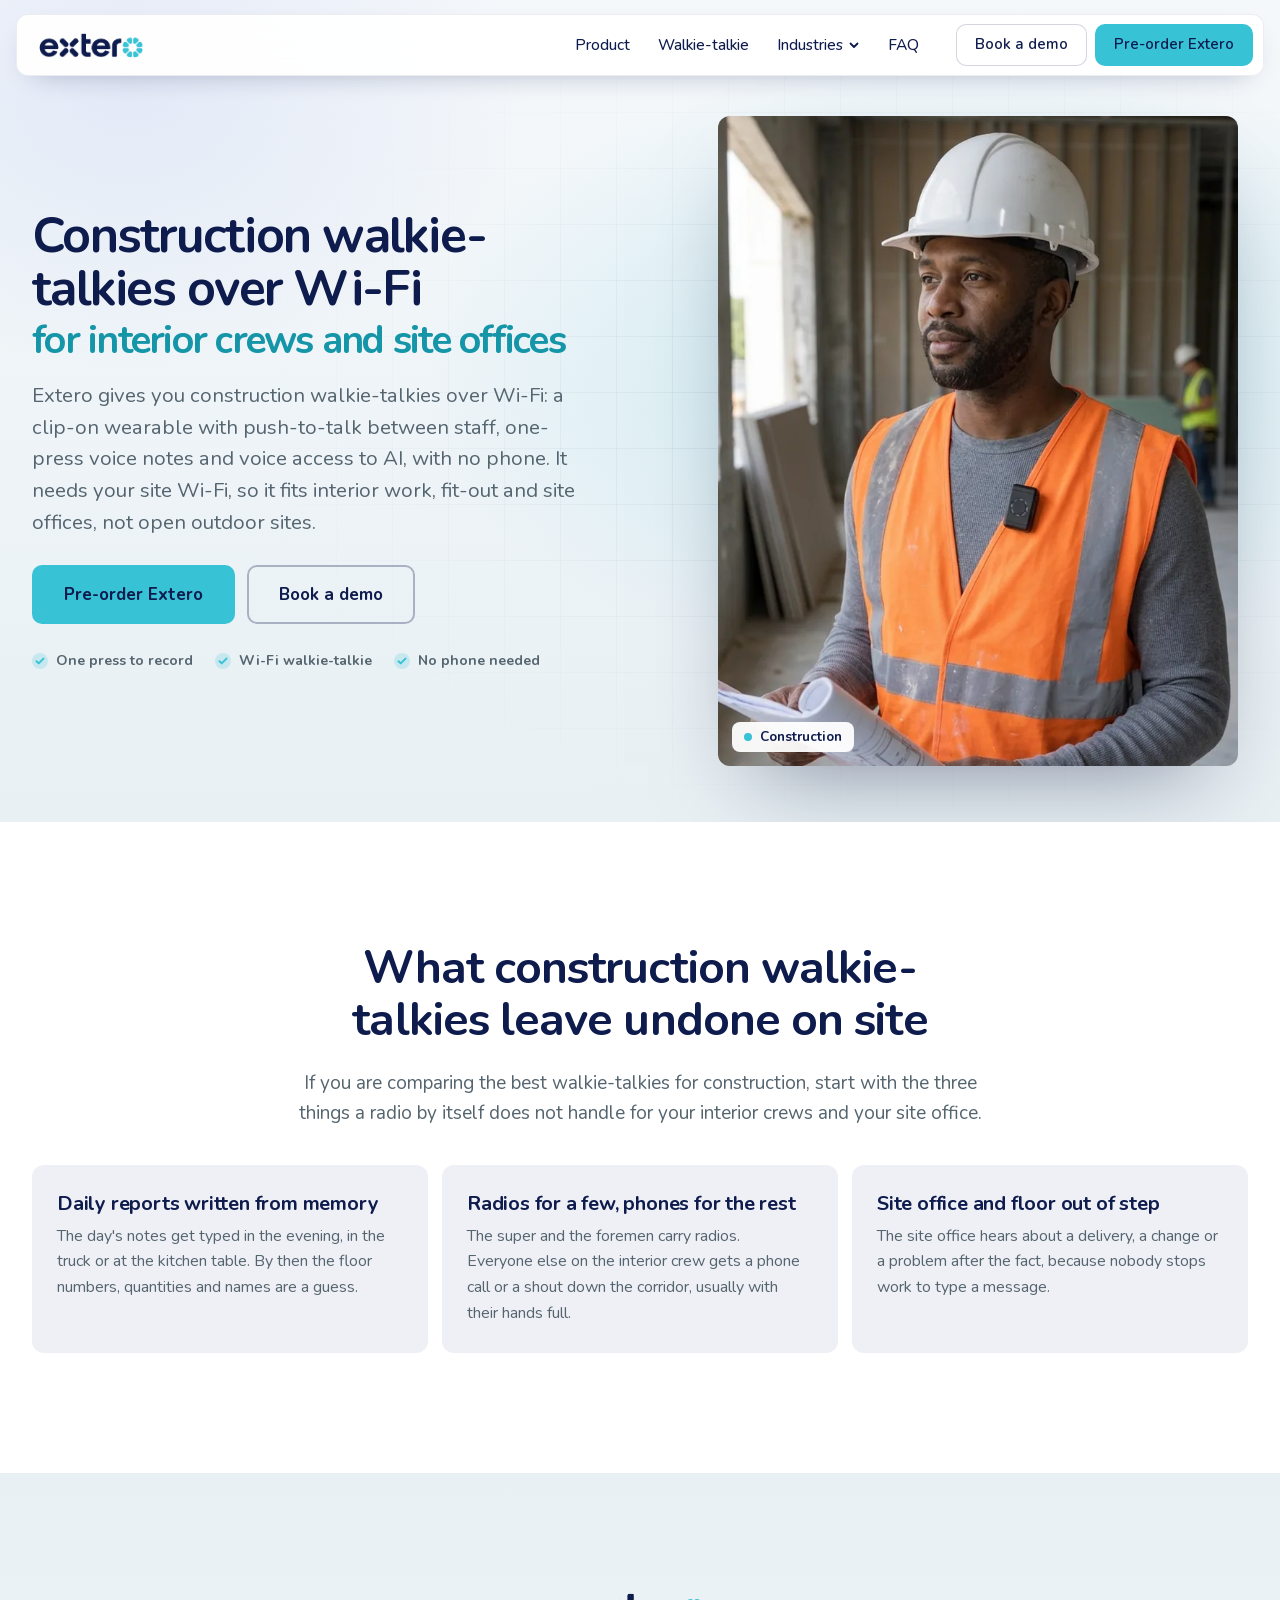
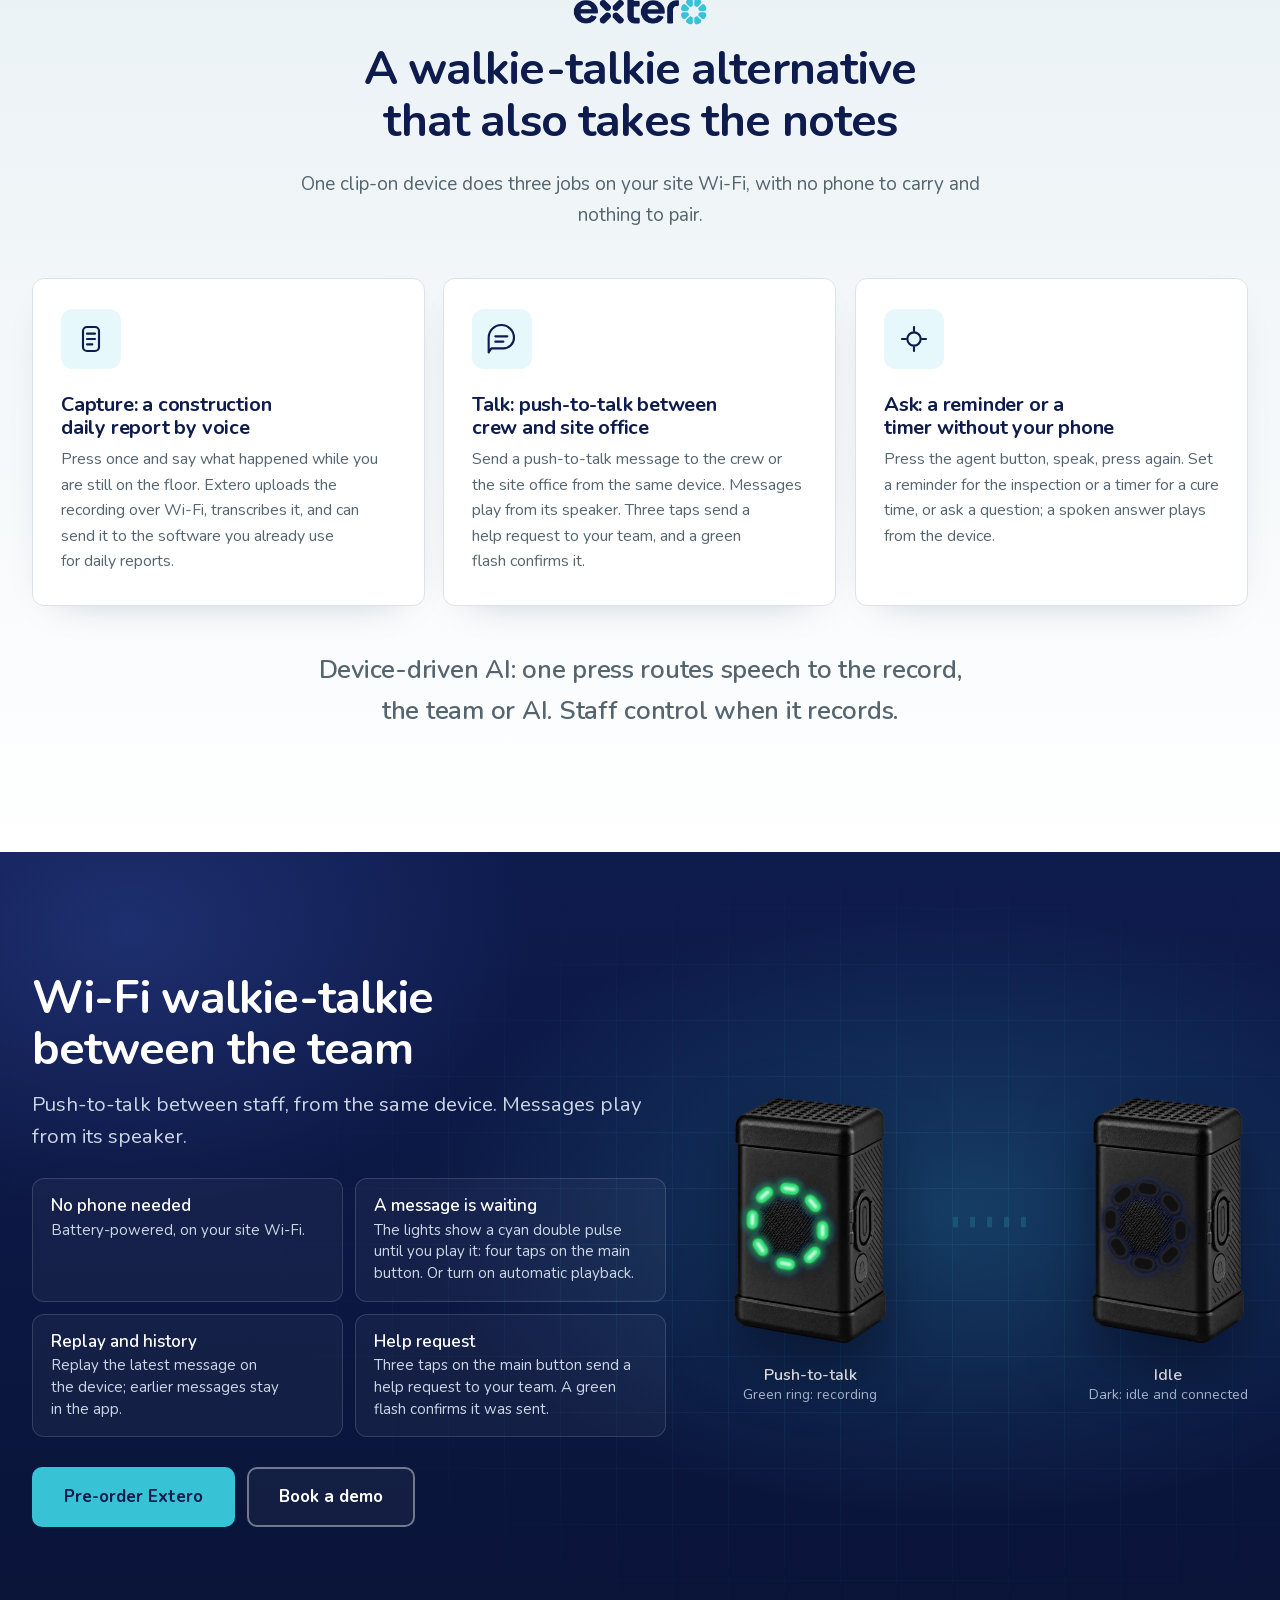
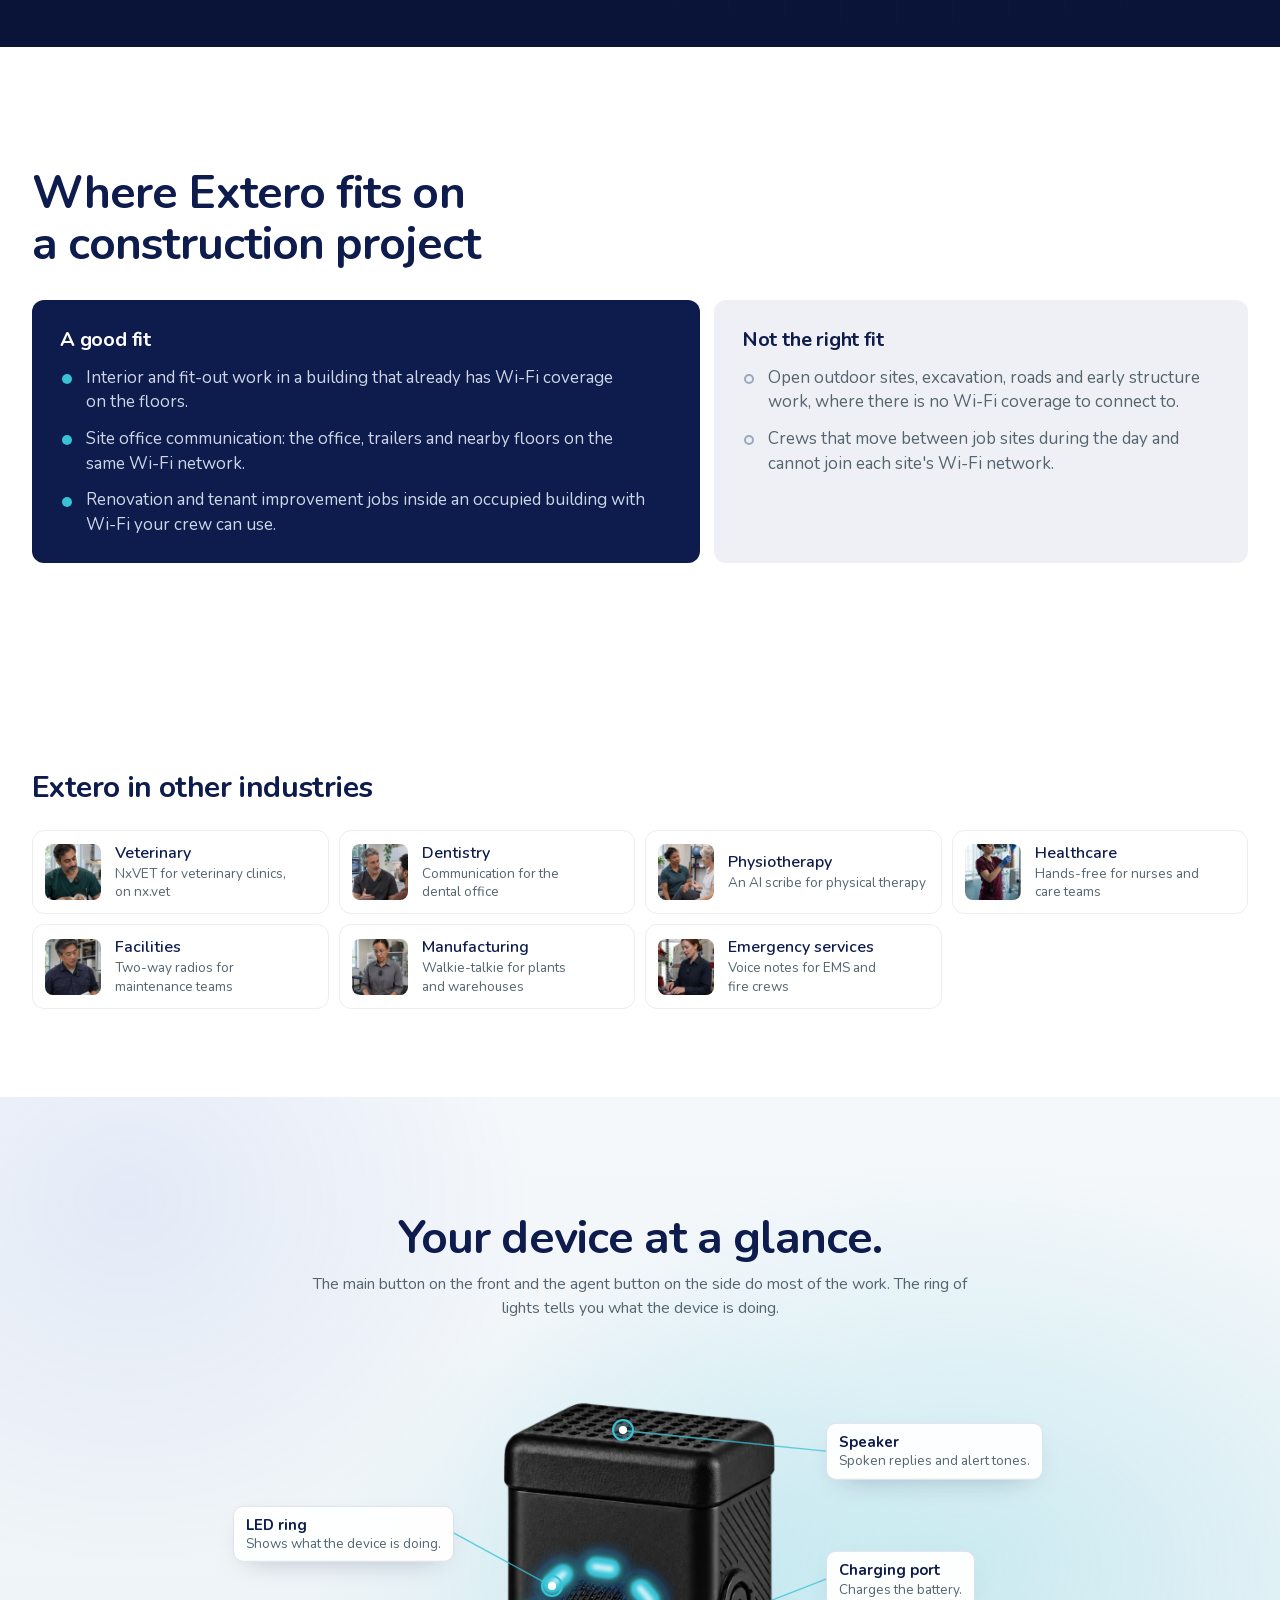
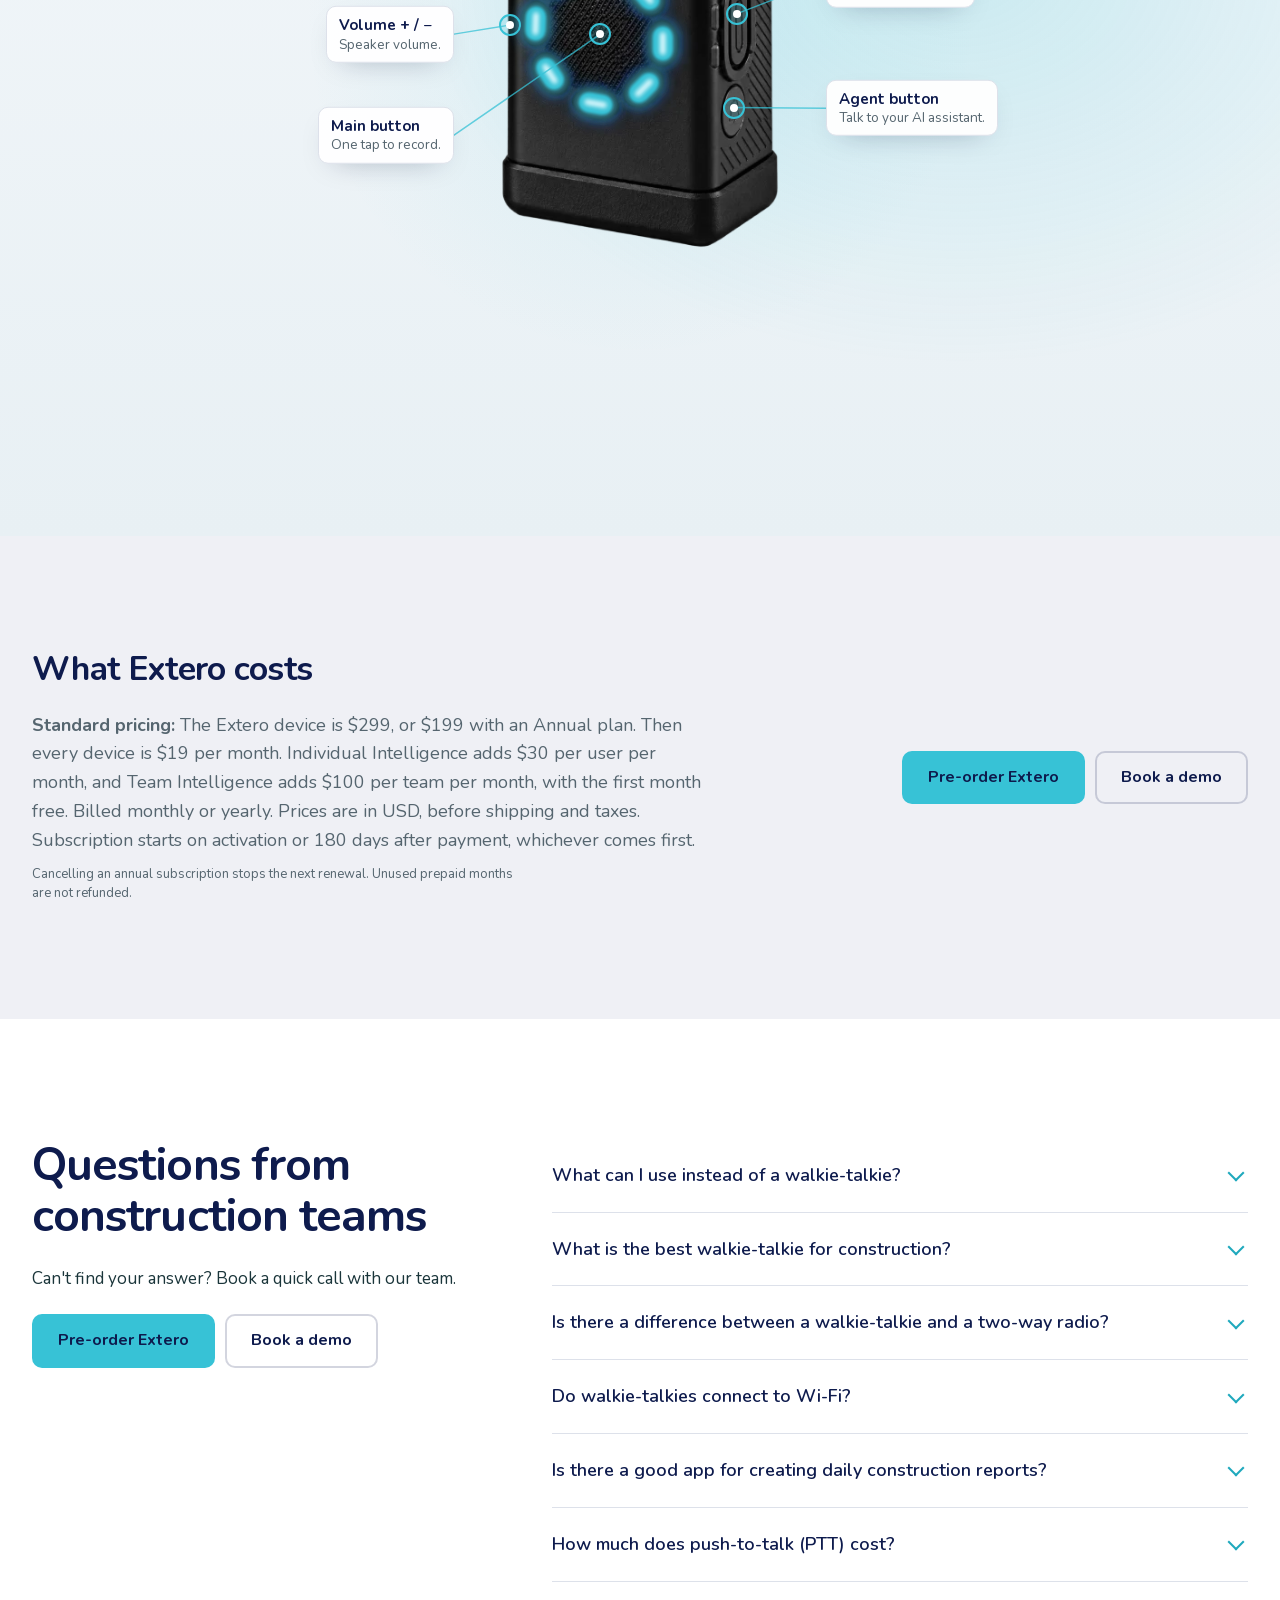
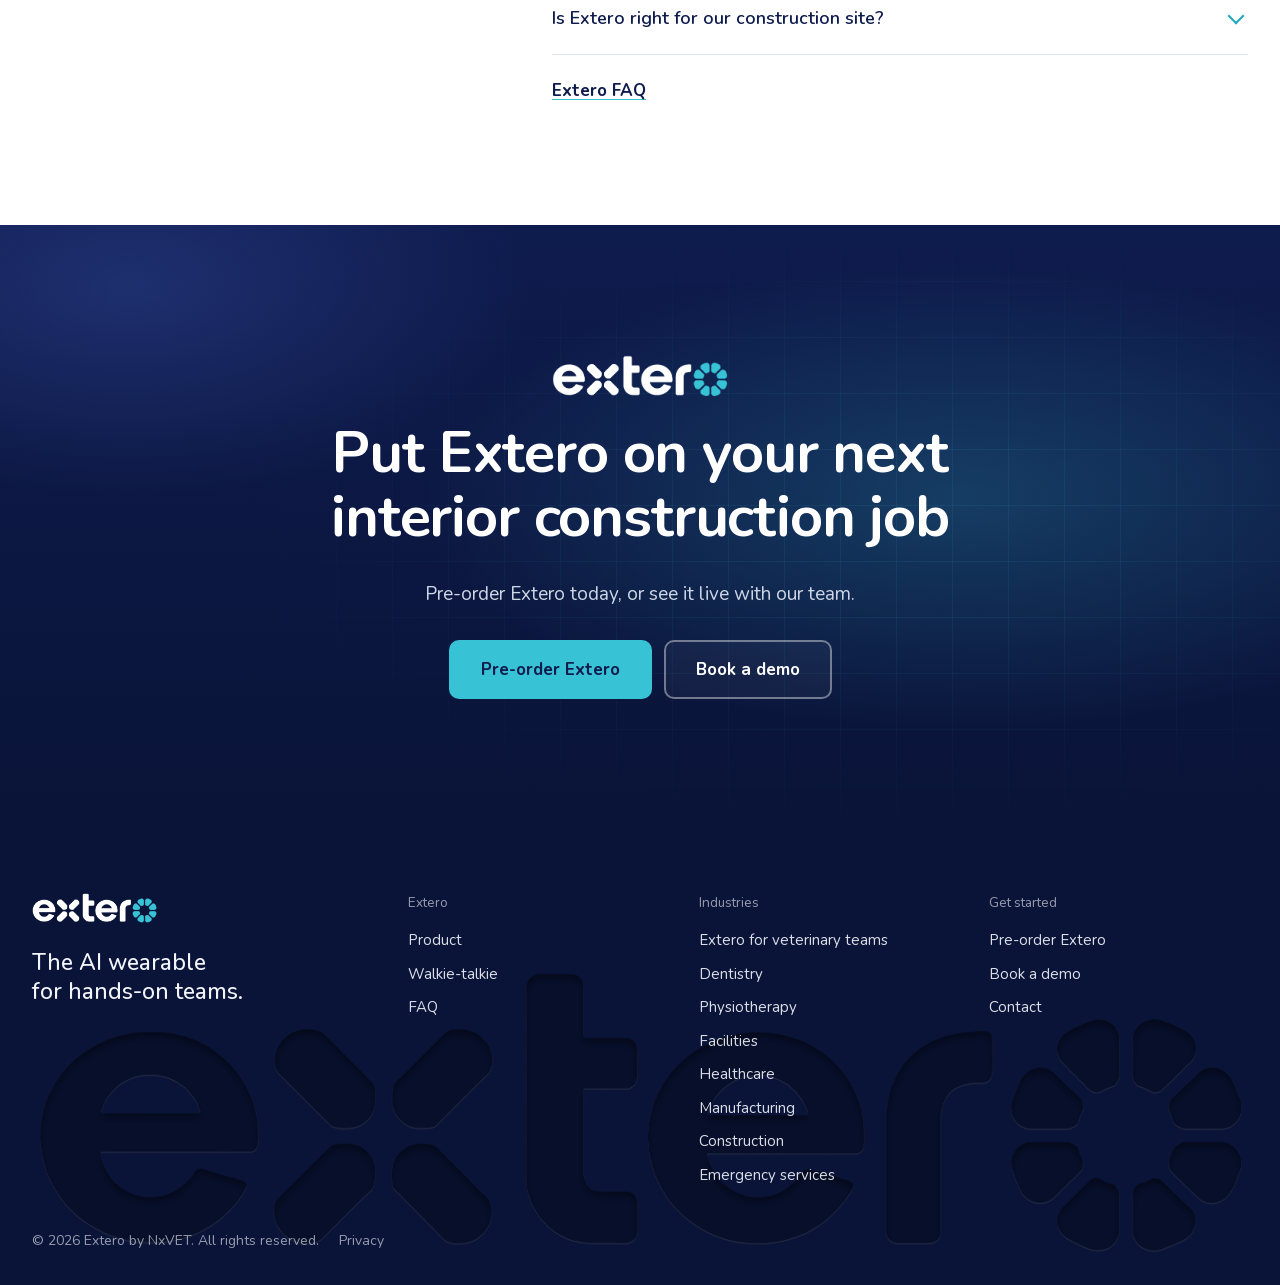
==== commit 69192b4c: "Preview: Veterinary first in industry lists; no checkout or renewal note under the product button (5" ====
--- a/construction/index.html
+++ b/construction/index.html
@@ -28,7 +28,7 @@
 <link rel="preload" as="image" href="/assets/video/hero-construction-poster.webp" media="(min-width: 761px)" fetchpriority="high">
 <link rel="preload" as="image" href="/assets/video/hero-construction-poster-480.webp" media="(max-width: 760px)" fetchpriority="high">
 <link rel="preload" href="/assets/fonts/nunito-latin.woff2" as="font" type="font/woff2" crossorigin>
-<link rel="stylesheet" href="/assets/bundles/site-e94d793b5228.css">
+<link rel="stylesheet" href="/assets/bundles/site-e1bb4ed191b1.css">
 
 
 
@@ -52,10 +52,10 @@
         <div class="hd-dd-panel" id="hd-dd-ind">
           <div class="hd-dd-col">
             <p class="hd-dd-t">Clinics</p>
-            <a class="hd-ind" href="/dentistry/" data-nav-ind="dentistry" style="--i:0"><span class="hd-ind-img"><img src="/assets/img/nav-dentistry.webp" alt="" width="240" height="240" loading="lazy" decoding="async"></span><span class="hd-ind-txt"><strong>Dentistry</strong><small>Communication for the dental office</small></span></a>
-            <a class="hd-ind" href="/physiotherapy/" data-nav-ind="physiotherapy" style="--i:1"><span class="hd-ind-img"><img src="/assets/img/nav-physiotherapy.webp" alt="" width="240" height="240" loading="lazy" decoding="async"></span><span class="hd-ind-txt"><strong>Physiotherapy</strong><small>An AI scribe for physical therapy</small></span></a>
-            <a class="hd-ind" href="/healthcare/" data-nav-ind="healthcare" style="--i:2"><span class="hd-ind-img"><img src="/assets/img/nav-healthcare.webp" alt="" width="240" height="240" loading="lazy" decoding="async"></span><span class="hd-ind-txt"><strong>Healthcare</strong><small>Hands-free for nurses and care teams</small></span></a>
-            <a class="hd-ind" href="https://nx.vet/" rel="noopener" data-nav-ind="veterinary" style="--i:3"><span class="hd-ind-img"><img src="/assets/img/nav-veterinary.webp" alt="" width="240" height="240" loading="lazy" decoding="async"></span><span class="hd-ind-txt"><strong>Veterinary<svg class="hd-ind-ext" viewBox="0 0 12 12" aria-hidden="true"><path d="M4 2.5h5.5V8M9.5 2.5L3 9"/></svg></strong><small>NxVET for veterinary clinics, on nx.vet</small></span></a>
+            <a class="hd-ind" href="https://nx.vet/" rel="noopener" data-nav-ind="veterinary" style="--i:0"><span class="hd-ind-img"><img src="/assets/img/nav-veterinary.webp" alt="" width="240" height="240" loading="lazy" decoding="async"></span><span class="hd-ind-txt"><strong>Veterinary<svg class="hd-ind-ext" viewBox="0 0 12 12" aria-hidden="true"><path d="M4 2.5h5.5V8M9.5 2.5L3 9"/></svg></strong><small>NxVET for veterinary clinics, on nx.vet</small></span></a>
+            <a class="hd-ind" href="/dentistry/" data-nav-ind="dentistry" style="--i:1"><span class="hd-ind-img"><img src="/assets/img/nav-dentistry.webp" alt="" width="240" height="240" loading="lazy" decoding="async"></span><span class="hd-ind-txt"><strong>Dentistry</strong><small>Communication for the dental office</small></span></a>
+            <a class="hd-ind" href="/physiotherapy/" data-nav-ind="physiotherapy" style="--i:2"><span class="hd-ind-img"><img src="/assets/img/nav-physiotherapy.webp" alt="" width="240" height="240" loading="lazy" decoding="async"></span><span class="hd-ind-txt"><strong>Physiotherapy</strong><small>An AI scribe for physical therapy</small></span></a>
+            <a class="hd-ind" href="/healthcare/" data-nav-ind="healthcare" style="--i:3"><span class="hd-ind-img"><img src="/assets/img/nav-healthcare.webp" alt="" width="240" height="240" loading="lazy" decoding="async"></span><span class="hd-ind-txt"><strong>Healthcare</strong><small>Hands-free for nurses and care teams</small></span></a>
           </div>
           <div class="hd-dd-col">
             <p class="hd-dd-t">Field and floor teams</p>
@@ -76,9 +76,9 @@
         <a href="/walkie-talkie/">Walkie-talkie</a>
         <a href="/faq/">FAQ</a>
         <details class="hd-industry-list"><summary>Industries</summary><div class="hd-industry-links">
+        <a class="hd-menu-ind" href="https://nx.vet/" rel="noopener" data-nav-ind="veterinary"><img src="/assets/img/nav-veterinary.webp" alt="" width="240" height="240" loading="lazy" decoding="async"><span>Veterinary<small>nx.vet</small></span></a>
         <a class="hd-menu-ind" href="/dentistry/" data-nav-ind="dentistry"><img src="/assets/img/nav-dentistry.webp" alt="" width="240" height="240" loading="lazy" decoding="async"><span>Dentistry</span></a>
         <a class="hd-menu-ind" href="/physiotherapy/" data-nav-ind="physiotherapy"><img src="/assets/img/nav-physiotherapy.webp" alt="" width="240" height="240" loading="lazy" decoding="async"><span>Physiotherapy</span></a>
-        <a class="hd-menu-ind" href="https://nx.vet/" rel="noopener" data-nav-ind="veterinary"><img src="/assets/img/nav-veterinary.webp" alt="" width="240" height="240" loading="lazy" decoding="async"><span>Veterinary<small>nx.vet</small></span></a>
         <a class="hd-menu-ind" href="/facilities-maintenance/" data-nav-ind="facilities-maintenance"><img src="/assets/img/nav-facilities-maintenance.webp" alt="" width="240" height="240" loading="lazy" decoding="async"><span>Facilities</span></a>
         <a class="hd-menu-ind" href="/healthcare/" data-nav-ind="healthcare"><img src="/assets/img/nav-healthcare.webp" alt="" width="240" height="240" loading="lazy" decoding="async"><span>Healthcare</span></a>
         <a class="hd-menu-ind" href="/manufacturing/" data-nav-ind="manufacturing"><img src="/assets/img/nav-manufacturing.webp" alt="" width="240" height="240" loading="lazy" decoding="async"><span>Manufacturing</span></a>
@@ -213,10 +213,10 @@
   <div class="nxh-wrap">
     <h2 id="xo-related-t">Extero in other industries</h2>
     <div class="xo-related-grid">
+      <a class="xo-rel" href="https://nx.vet/" rel="noopener"><img src="/assets/img/nav-veterinary.webp" alt="" width="240" height="240" loading="lazy" decoding="async"><span><strong>Veterinary</strong><small>NxVET for veterinary clinics, on nx.vet</small></span></a>
       <a class="xo-rel" href="/dentistry/"><img src="/assets/img/nav-dentistry.webp" alt="" width="240" height="240" loading="lazy" decoding="async"><span><strong>Dentistry</strong><small>Communication for the dental office</small></span></a>
       <a class="xo-rel" href="/physiotherapy/"><img src="/assets/img/nav-physiotherapy.webp" alt="" width="240" height="240" loading="lazy" decoding="async"><span><strong>Physiotherapy</strong><small>An AI scribe for physical therapy</small></span></a>
       <a class="xo-rel" href="/healthcare/"><img src="/assets/img/nav-healthcare.webp" alt="" width="240" height="240" loading="lazy" decoding="async"><span><strong>Healthcare</strong><small>Hands-free for nurses and care teams</small></span></a>
-      <a class="xo-rel" href="https://nx.vet/" rel="noopener"><img src="/assets/img/nav-veterinary.webp" alt="" width="240" height="240" loading="lazy" decoding="async"><span><strong>Veterinary</strong><small>NxVET for veterinary clinics, on nx.vet</small></span></a>
       <a class="xo-rel" href="/facilities-maintenance/"><img src="/assets/img/nav-facilities-maintenance.webp" alt="" width="240" height="240" loading="lazy" decoding="async"><span><strong>Facilities</strong><small>Two-way radios for maintenance teams</small></span></a>
       <a class="xo-rel" href="/manufacturing/"><img src="/assets/img/nav-manufacturing.webp" alt="" width="240" height="240" loading="lazy" decoding="async"><span><strong>Manufacturing</strong><small>Walkie-talkie for plants and warehouses</small></span></a>
       <a class="xo-rel" href="/emergency-services/"><img src="/assets/img/nav-emergency-services.webp" alt="" width="240" height="240" loading="lazy" decoding="async"><span><strong>Emergency services</strong><small>Voice notes for EMS and fire crews</small></span></a>
@@ -335,6 +335,7 @@
         <div class="ft-col">
           <p class="ft-col-t">Industries</p>
           <ul>
+            <li><a href="https://nx.vet/" rel="noopener">Extero for veterinary teams</a></li>
             <li><a href="/dentistry/">Dentistry</a></li>
             <li><a href="/physiotherapy/">Physiotherapy</a></li>
             <li><a href="/facilities-maintenance/">Facilities</a></li>
@@ -342,7 +343,6 @@
             <li><a href="/manufacturing/">Manufacturing</a></li>
             <li><a href="/construction/">Construction</a></li>
             <li><a href="/emergency-services/">Emergency services</a></li>
-            <li><a href="https://nx.vet/" rel="noopener">Extero for veterinary teams</a></li>
           </ul>
         </div>
         <div class="ft-col">
--- a/assets/bundles/site-e1bb4ed191b1.css
+++ b/assets/bundles/site-e1bb4ed191b1.css
@@ -0,0 +1 @@
+@font-face{font-family:Nunito;font-style:normal;font-weight:400 800;font-display:swap;src:url(/assets/fonts/nunito-latin-ext.woff2)format("woff2");unicode-range:U+100-2BA,U+2BD-2C5,U+2C7-2CC,U+2CE-2D7,U+2DD-2FF,U+304,U+308,U+329,U+1D00-1DBF,U+1E00-1E9F,U+1EF2-1EFF,U+2020,U+20A0-20AB,U+20AD-20C4,U+2113,U+2C60-2C7F,U+A720-A7FF}@font-face{font-family:Nunito;font-style:normal;font-weight:400 800;font-display:swap;src:url(/assets/fonts/nunito-latin.woff2)format("woff2");unicode-range:U+??,U+131,U+152-153,U+2BB-2BC,U+2C6,U+2DA,U+2DC,U+304,U+308,U+329,U+2000-206F,U+20AC,U+2122,U+2191,U+2193,U+2212,U+2215,U+FEFF,U+FFFD}:root{--font-body-family:Nunito;--nx-xmark:url(/assets/img/extero-wordmark.webp);--xo-navy:#0e1b4d;--xo-cyan:#37c2d6;--xo-line:#dde1ea;--xo-muted:#55656f}.hd-dd.is-dismissed:not(.is-open)>.hd-dd-panel{opacity:0;visibility:hidden;pointer-events:none}.hd-industry-list>summary{cursor:pointer;min-height:44px;color:var(--xo-navy);justify-content:space-between;align-items:center;padding:12px 14px;font-size:16px;list-style:none;display:flex}.hd-industry-list>summary:after{content:"+";font-size:22px}.hd-industry-list[open]>summary:after{content:"−"}.hd-industry-links{gap:2px;display:grid}:is(body:has(.hd-menu[open]) .nxbf-snipe,body:has(dialog[open]) .nxbf-snipe),:is(body:has(.hd-menu[open]) .nxh-buybar,body:has(dialog[open]) .nxh-buybar){visibility:hidden!important;pointer-events:none!important}.xbk-context{background:#f2f7f9;flex:none;margin:0;padding:12px 22px;font-size:14px;line-height:1.5}.xo-talk-stage.is-paused *{transition:none!important;animation-play-state:paused!important}.xo-says-control{margin:12px 0}.xo-recording{background:#f3f7f9}.xo-eyebrow{color:#08798a;letter-spacing:.08em;text-transform:uppercase;font-weight:800;font-size:12px!important}.xo-workflow{counter-reset:step;grid-template-columns:repeat(3,minmax(0,1fr));gap:16px;margin:26px 0;padding:0;list-style:none;display:grid}.xo-workflow li{color:#52626c;background:#fff;border:1px solid #dde5eb;border-radius:12px;padding:22px;line-height:1.6}.xo-workflow b{color:var(--xo-navy);margin-bottom:6px;font-size:19px;display:block}.xo-example{background:#fff;border:1px solid #dde5eb;border-radius:12px;grid-template-columns:1fr 1fr;gap:36px;margin-bottom:24px;padding:28px;display:grid}.xo-example>div>p{line-height:1.65}.xo-example>div:first-child>p:last-child{color:var(--xo-navy);font-size:23px}.xo-example-note,.xo-renewal-note{color:#52626c;font-size:13px!important;line-height:1.5!important}.xo-product-summary{color:#52626c;margin:0 0 20px;font-size:15px;line-height:1.6}.xo-product-summary a{color:#08798a;font-weight:700}@media (max-width:700px){.xo-workflow,.xo-example{grid-template-columns:1fr}.xo-workflow{gap:10px}.xo-example{gap:14px;padding:22px}.xo-workflow li{padding:16px 18px}}@media (max-width:600px){.xbk-context{padding:10px 14px;font-size:13px}}html{scroll-behavior:smooth;-webkit-text-size-adjust:100%;scroll-padding-top:96px}body{color:#1a353a;-webkit-font-smoothing:antialiased;background:#fff;margin:0;font-family:Nunito,Arial,sans-serif}nx-nw{white-space:nowrap}@media (prefers-reduced-motion:reduce){html{scroll-behavior:auto}}.xmark{height:var(--xmark-h,28px);aspect-ratio:917/220;color:var(--xo-navy);display:block;position:relative}.xmark:before,.xmark:after{content:"";-webkit-mask:var(--nx-xmark) center/100% 100% no-repeat;-webkit-mask:var(--nx-xmark) center/100% 100% no-repeat;mask:var(--nx-xmark) center/100% 100% no-repeat;position:absolute;inset:0}.xmark:before{clip-path:inset(0 20% 0 0);background:currentColor}.xmark:after{background:var(--xo-cyan);clip-path:inset(0 0 0 80%)}.hd,.hd *,.ft,.ft *{box-sizing:border-box}.hd{z-index:40;pointer-events:none;padding:14px 16px 0;font-family:Nunito,Arial,sans-serif;position:fixed;top:0;left:0;right:0}.hd-bar{pointer-events:auto;-webkit-backdrop-filter:blur(12px);backdrop-filter:blur(12px);background:#fffffff0;border:1px solid #0e1b4d14;border-radius:12px;align-items:center;gap:24px;width:min(1280px,100%);margin-inline:auto;padding:9px 10px 9px 22px;display:flex;box-shadow:0 10px 30px -18px #0e1b4d73}.hd-logo{text-decoration:none;transition:opacity .25s;display:block}.hd-logo:hover{opacity:.72}.hd-logo .xmark{--xmark-h:25px}.hd-nav{align-items:center;gap:2px;margin-left:auto;display:flex}.hd-nav>a{color:var(--xo-navy);white-space:nowrap;border-radius:10px;padding:8px 13px;font-size:15.5px;font-weight:500;line-height:1.4;text-decoration:none;transition:background-color .2s}.hd-nav>a:hover{background:#eff0f5}.hd-ctas{align-items:center;gap:8px;display:flex}.hd-dd{position:relative}.hd-dd>button{font:inherit;color:var(--xo-navy);white-space:nowrap;cursor:pointer;background:0 0;border:0;border-radius:10px;align-items:center;gap:5px;padding:8px 13px;font-size:15.5px;font-weight:500;line-height:1.4;transition:background-color .2s;display:flex}.hd-dd>button:hover,.hd-dd:hover>button,.hd-dd.is-open>button{background:#eff0f5}.hd-dd>button svg{fill:none;stroke:currentColor;stroke-width:1.8px;stroke-linecap:round;stroke-linejoin:round;width:12px;height:12px;transition:transform .25s cubic-bezier(.22,.8,.24,1)}.hd-dd:hover>button svg,.hd-dd.is-open>button svg{transform:rotate(180deg)}.hd-dd-panel{--x:-50%;opacity:0;visibility:hidden;width:700px;transform:translate(var(--x),8px);background:#fff;border:1px solid #0e1b4d14;border-radius:12px;grid-template-columns:1fr 1fr;gap:4px 10px;padding:14px 14px 0;transition:opacity .18s,transform .22s cubic-bezier(.22,.8,.24,1),visibility .18s;display:grid;position:absolute;top:calc(100% + 18px);left:50%;overflow:hidden;box-shadow:0 24px 60px -24px #0a143873}.hd-dd-panel:before{content:"";height:20px;position:absolute;top:-20px;left:0;right:0}.hd-dd:hover>.hd-dd-panel,.hd-dd:focus-within>.hd-dd-panel,.hd-dd.is-open>.hd-dd-panel{opacity:1;visibility:visible;transform:translate(var(--x),0)}.hd-dd-col{align-content:start;gap:2px;display:grid}.hd-dd-t{letter-spacing:.08em;text-transform:uppercase;color:var(--xo-muted);margin:2px 10px 6px;font-size:12px;font-weight:700}.hd-ind{color:var(--xo-navy);border-radius:10px;align-items:center;gap:12px;padding:8px 10px;text-decoration:none;transition:background-color .2s;display:flex}:is(.hd-ind:hover,.hd-ind:focus-visible){background:#eff0f5}.hd-ind[aria-current]{background:#37c2d624}.hd-ind-img{background:#dfe6ec;border-radius:8px;flex:none;width:46px;height:46px;overflow:hidden}.hd-ind-img img{object-fit:cover;width:100%;height:100%;transition:transform .5s cubic-bezier(.22,.8,.24,1);display:block}.hd-ind:hover .hd-ind-img img{transform:scale(1.08)}.hd-ind-txt{gap:1px;min-width:0;display:grid}.hd-ind strong{align-items:center;gap:5px;font-size:15px;font-weight:600;line-height:1.25;display:flex}.hd-ind small{color:var(--xo-muted);font-size:13px;line-height:1.3}.hd-ind-ext{fill:none;stroke:currentColor;stroke-width:1.7px;stroke-linecap:round;stroke-linejoin:round;opacity:.55;flex:none;width:11px;height:11px}.hd-dd-foot{color:var(--xo-muted);background:#f4f6fa;border-top:1px solid #0e1b4d0f;grid-column:1/-1;justify-content:space-between;align-items:center;gap:12px;margin:10px -14px 0;padding:13px 24px;font-size:14px;display:flex}.hd-dd-foot a{color:var(--xo-navy);align-items:center;gap:6px;font-weight:700;text-decoration:none;display:inline-flex}.hd-dd-foot a:hover{color:var(--cyan-2,#1f9fb3)}.hd-dd-foot svg{fill:none;stroke:currentColor;stroke-width:1.8px;stroke-linecap:round;stroke-linejoin:round;width:12px;height:12px;transition:transform .2s}.hd-dd-foot a:hover svg{transform:translate(3px)}@media (max-width:1240px){.hd-dd{position:static}.hd-dd-panel{max-width:calc(100% - 20px);top:calc(100% + 8px)}}@media (prefers-reduced-motion:no-preference){.hd-dd-panel .hd-ind{opacity:0;transition:opacity .25s,transform .32s cubic-bezier(.22,.8,.24,1),background-color .2s;transform:translateY(6px)}.hd-dd:hover .hd-ind,.hd-dd:focus-within .hd-ind,.hd-dd.is-open .hd-ind{opacity:1;transition-delay:calc(var(--i) * 25ms + 30ms),calc(var(--i) * 25ms + 30ms),0s;transform:none}}@media (prefers-reduced-motion:reduce){.hd-dd-panel,.hd-dd>button svg,.hd-ind-img img{transition:none}}.hd-btn{min-height:42px;color:var(--xo-navy);white-space:nowrap;border:1.5px solid #0000;border-radius:10px;justify-content:center;align-items:center;padding:8px 18px;font-size:15px;font-weight:600;line-height:1.3;text-decoration:none;transition:transform .25s cubic-bezier(.22,1,.36,1),background-color .2s,border-color .2s,box-shadow .25s;display:inline-flex}.hd-btn:hover{transform:translateY(-1px)}.hd-more{margin-left:.28em}.hd-btn-ghost{background:#fff;border-color:#0e1b4d2e}.hd-btn-ghost:hover{border-color:var(--xo-navy)}.hd-btn-primary{background:var(--xo-cyan)}.hd-btn-primary:hover{background:#5ccfe0;box-shadow:0 10px 22px -12px #37c2d6f2}.hd-bar{position:relative}.hd-menu{display:none}.hd-menu>summary{cursor:pointer;background:#fff;border:1.5px solid #0e1b4d2e;border-radius:10px;place-items:center;width:40px;height:40px;list-style:none;display:grid}.hd-menu>summary::-webkit-details-marker{display:none}.hd-menu>summary span,.hd-menu>summary span:before,.hd-menu>summary span:after{background:var(--xo-navy);border-radius:1px;width:16px;height:2px;transition:transform .25s,opacity .2s;display:block}.hd-menu>summary span{position:relative}.hd-menu>summary span:before,.hd-menu>summary span:after{content:"";position:absolute;left:0}.hd-menu>summary span:before{top:-5px}.hd-menu>summary span:after{top:5px}.hd-menu[open]>summary span{background:0 0}.hd-menu[open]>summary span:before{transform:translateY(5px)rotate(45deg)}.hd-menu[open]>summary span:after{transform:translateY(-5px)rotate(-45deg)}.hd-menu nav{max-height:calc(100vh - 96px);background:#fff;border:1px solid #0e1b4d14;border-radius:12px;flex-direction:column;max-height:calc(100dvh - 96px);padding:8px;display:flex;position:absolute;top:calc(100% + 8px);left:0;right:0;overflow-y:auto;box-shadow:0 20px 40px -20px #0e1b4d73}.hd-menu nav a{color:var(--xo-navy);border-radius:10px;padding:12px 14px;font-size:16px;font-weight:500;text-decoration:none}.hd-menu nav a:hover{background:#eff0f5}.hd-menu nav a.hd-menu-ind{align-items:center;gap:12px;padding:7px 14px 7px 8px;display:flex}.hd-menu-ind img{object-fit:cover;background:#dfe6ec;border-radius:8px;flex:none;width:44px;height:44px}.hd-menu-ind span{display:grid}.hd-menu-ind small{color:var(--xo-muted);font-size:13px;font-weight:400}.hd-menu nav a.hd-menu-ind[aria-current]{background:#37c2d629}.hd-menu nav a.hd-menu-cta{text-align:center;border:1.5px solid #0e1b4d2e;margin-top:8px;font-weight:600}@media (prefers-reduced-motion:no-preference){.hd-menu[open] nav{animation:.22s cubic-bezier(.22,.8,.24,1) hd-menu-in}}@keyframes hd-menu-in{0%{opacity:0;transform:translateY(-6px)}to{opacity:1;transform:none}}.nxp-glow{display:none!important}.xbk{width:min(980px,100vw - 32px);max-width:none;height:min(780px,100dvh - 32px);max-height:none;color:var(--xo-navy);background:#fff;border:0;border-radius:12px;padding:0;font-family:Nunito,Arial,sans-serif;overflow:hidden;box-shadow:0 40px 100px -30px #0a143899}.xbk,.xbk *{box-sizing:border-box}.xbk[open]{flex-direction:column;display:flex}.xbk::backdrop{-webkit-backdrop-filter:blur(3px);backdrop-filter:blur(3px);background:#0a14388c}.xbk-bar{border-bottom:1px solid var(--xo-line);flex:none;align-items:center;gap:12px;padding:12px 12px 12px 22px;display:flex}.xbk-bar h2{letter-spacing:-.01em;color:var(--xo-navy);flex:1;margin:0;font-size:18px;font-weight:700;line-height:1.2}.xbk-ext{color:var(--xo-muted);text-underline-offset:3px;white-space:nowrap;font-size:13px;font-weight:600;text-decoration:underline}.xbk-ext:hover{color:var(--xo-navy)}.xbk-close{width:40px;height:40px;color:var(--xo-navy);cursor:pointer;background:#eff0f5;border:0;border-radius:10px;flex:none;font-size:24px;line-height:1}.xbk-close:hover{background:#e4e8f1}.xbk-body{flex:1;min-height:0;position:relative}.xbk-body iframe{background:#fff;border:0;width:100%;height:100%;position:absolute;inset:0}.xbk-loading{color:var(--xo-muted);place-items:center;margin:0;font-size:15px;display:grid;position:absolute;inset:0}.xbk.is-loaded .xbk-loading{display:none}html.xbk-lock{overflow:hidden}@media (max-width:640px){.xbk{border-radius:0;width:100vw;height:100dvh}.xbk-bar{padding:8px 8px 8px 16px}.xbk-bar h2{font-size:16px}.xbk-ext{display:none}}.hd-skip{z-index:2147483000;background:var(--xo-navy);color:#fff;border-radius:10px;padding:10px 16px;font-weight:700;text-decoration:none;position:fixed;top:-80px;left:16px}.hd-skip:focus{top:16px}body:has(.nxbf-snipe:not([hidden])) .ft{padding-bottom:104px}.ft{--ft-bg:#0a1438;--ft-ink:#f3f5fb;--ft-muted:#f3f5fb99;background:var(--ft-bg);color:var(--ft-ink);padding:0 32px 34px;font-family:Nunito,Arial,sans-serif;font-size:15px;line-height:1.5;position:relative;overflow:hidden}.ft-frame{max-width:1280px;margin-inline:auto;position:relative}.ft-top,.ft-bar{z-index:1;position:relative}.ft-top{grid-template-columns:minmax(0,320px) minmax(0,1fr);gap:56px;padding:64px 0 44px;display:grid}.ft-brand{margin-bottom:18px;text-decoration:none;transition:opacity .25s;display:inline-block}.ft-brand:hover{opacity:.78}.ft-brand .xmark{--xmark-h:30px;color:#fff}.ft-tag{text-wrap:balance;margin:0;font-size:23px;font-weight:500;line-height:1.3}.ft-cols{grid-template-columns:repeat(3,minmax(0,1fr));gap:32px;display:grid}.ft-col-t{color:var(--ft-muted);margin:0 0 16px;font-size:13.5px;font-weight:400}.ft-col ul{gap:11px;margin:0;padding:0;list-style:none;display:grid}.ft-col a{color:#f3f5fbe6;font-weight:400;text-decoration:none;transition:color .15s}.ft-col a:hover,.ft-bar a:hover{color:#fff;text-decoration:underline;-webkit-text-decoration-color:var(--xo-cyan);text-decoration-color:var(--xo-cyan);text-underline-offset:5px;text-decoration-thickness:2px}.ft-bar{color:var(--ft-muted);flex-wrap:wrap;gap:6px 20px;margin:0;padding:0;font-size:14px;font-weight:400;display:flex}.ft-bar a{color:inherit;text-decoration:none;transition:color .15s}.ft-logo{z-index:0;opacity:.72;pointer-events:none;position:absolute;bottom:-6px;left:0;right:0}.ft-logo svg{width:100%;height:auto;display:block;overflow:hidden}.ft a:focus-visible{outline:2px solid var(--xo-cyan);outline-offset:4px;border-radius:4px}@media (max-width:960px){.hd{padding:10px 10px 0}.hd-bar{gap:10px;padding:8px 8px 8px 16px}.hd-nav{display:none}.hd-menu{order:3;display:block}.hd-ctas{gap:6px;margin-left:auto}.hd-btn{min-height:40px;padding:7px 13px;font-size:14.5px}}@media (max-width:1000px){.ft-top{grid-template-columns:1fr;gap:44px}}@media (max-width:760px){.ft{padding:0 16px 28px}.ft-top{padding:52px 0 36px}.ft-cols{grid-template-columns:repeat(2,minmax(0,1fr));row-gap:38px}.ft-brand .xmark{--xmark-h:28px}}@media (max-width:520px){.hd-btn-ghost{display:none}}@media (max-width:420px){.hd-more{display:none}.hd-btn{padding:7px 11px}.hd-bar{gap:8px;padding-left:12px}.hd-logo .xmark{--xmark-h:22px}.hd-menu{flex:none}}.xo-video-control{z-index:2;color:#0e1b4d;cursor:pointer;background:#fff;border:1px solid #0e1b4d2e;border-radius:10px;min-height:44px;padding:10px 14px;font:700 14px Nunito,Arial,sans-serif;position:absolute;top:12px;right:12px}.xo-motion-control{color:#fff;cursor:pointer;background:0 0;border:1px solid #ffffff80;border-radius:10px;min-height:44px;margin:16px auto 0;padding:8px 16px;font:600 14px Nunito,Arial,sans-serif;display:block}:is(.xo-video-control:focus-visible,.xo-motion-control:focus-visible){outline-offset:3px;outline:3px solid #37c2d6}.xo-proof-note{color:#55656f;max-width:65ch;margin:10px 0 0;font-size:16px;line-height:1.5}.xo .xo-offer-note{color:#0e1b4d;border-left:3px solid #37c2d6;margin-top:12px;padding-left:14px;font-size:16px;font-weight:700}.xo-job-symbol{color:#0e1b4d;background:#e6f8fb;border-radius:12px;place-items:center;width:60px;height:60px;margin-bottom:24px;display:grid}.xo-job-symbol svg{fill:none;stroke:currentColor;stroke-width:1.6px;stroke-linecap:round;stroke-linejoin:round;width:32px;height:32px}.nxh-root .nxh-reveal:focus-within{opacity:1!important;filter:none!important;transform:none!important}.nxh-root{--navy:#0e1b4d;--navy-2:#0a1438;--cyan:#37c2d6;--cyan-2:#1fa9bd;--ink:#0e1b4d;--text:#1a353a;--muted:#55656f;--bg:#eff0f5;--white:#fff;--line:#dde1ea;--radius:20px;--radius-sm:12px;--shadow:0 18px 50px -24px #0e1b4d59;--ease:cubic-bezier(.22,.8,.24,1)}.nxh-root,.nxh-root *,.nxh-root :before,.nxh-root :after{box-sizing:border-box}.nxh-root{font-family:var(--font-body-family,Nunito),Arial,sans-serif;color:var(--text);background:var(--bg);-webkit-font-smoothing:antialiased;margin:0;font-size:17px;line-height:1.6;overflow-x:clip}:where(.nxh-root) img{max-width:100%;height:auto;display:block}:where(.nxh-root) a{color:inherit}:where(.nxh-root) h1,:where(.nxh-root) h2,:where(.nxh-root) h3{color:var(--ink);letter-spacing:-.02em;margin:0 0 .5em;font-family:inherit;font-weight:700;line-height:1.12}:where(.nxh-root) h2{font-size:clamp(30px,4vw,46px)}:where(.nxh-root) h3{letter-spacing:-.01em;font-size:20px}:where(.nxh-root) p{margin:0 0 1em}:where(.nxh-root) button,:where(.nxh-root) input{font:inherit}.nxh-wrap{width:min(1180px,100% - 40px);margin-inline:auto}.nxh-root :focus-visible{outline:3px solid var(--cyan);outline-offset:3px;border-radius:6px}.nxh-btn{cursor:pointer;min-height:48px;transition:transform .2s var(--ease),background-color .2s,box-shadow .2s,color .2s;white-space:nowrap;border:2px solid #0000;border-radius:999px;justify-content:center;align-items:center;gap:8px;padding:12px 24px;font-size:16px;font-weight:700;text-decoration:none;display:inline-flex}.nxh-btn:hover{transform:translateY(-2px)}.nxh-btn:active{transform:translateY(0)}.nxh-btn-primary{background:var(--cyan);color:var(--navy)}.nxh-btn-primary:hover{background:#5ccfe0}.nxh-btn-ghost{color:var(--navy);background:0 0;border-color:#0e1b4d2e}.nxh-btn-ghost:hover{border-color:var(--navy)}.nxh-btn-outline-light{color:#fff;background:#ffffff0a;border-color:#fff6}.nxh-btn-outline-light:hover{background:#ffffff1a;border-color:#fff}.nxh-btn-lg{min-height:56px;padding:14px 30px;font-size:17px}.nxh-btn-block{width:100%}.nxh-text-link{color:var(--navy);text-decoration:underline;-webkit-text-decoration-color:var(--cyan);text-decoration-color:var(--cyan);text-underline-offset:5px;font-weight:700;text-decoration-thickness:2px}.nxh-text-link:hover{color:var(--cyan-2)}.nxh-hero-bg{z-index:-1;pointer-events:none;background:radial-gradient(60% 55% at 75% 45%,#37c2d638,transparent 70%), radial-gradient(45% 50% at 10% 10%,#506edc40,transparent 70%), linear-gradient(180deg,var(--navy) 0%,var(--navy-2) 100%);position:absolute;inset:0}.nxh-hero-bg:after{content:"";background-image:linear-gradient(#37c2d617 1px,#0000 1px),linear-gradient(90deg,#37c2d617 1px,#0000 1px);background-size:56px 56px;position:absolute;inset:0;-webkit-mask-image:radial-gradient(70% 70% at 70%,#000 20%,#0000 75%);mask-image:radial-gradient(70% 70% at 70%,#000 20%,#0000 75%)}.nxh-lead{color:#cdd6e6;max-width:34em;margin-bottom:32px;font-size:clamp(18px,1.6vw,21px);line-height:1.55}.nxh-lead strong{color:#fff}.nxh-hero-actions{flex-wrap:wrap;gap:12px;display:flex}.nxh-hero-actions.nxh-center{justify-content:center}.nxh-hero-trust{color:#aebbd2;flex-wrap:wrap;gap:10px 22px;margin:26px 0 0;padding:0;font-size:14px;list-style:none;display:flex}.nxh-hero-trust li{align-items:center;gap:8px;display:flex}.nxh-hero-trust li:before{content:"";background:#37c2d62e url("data:image/svg+xml,%3Csvg xmlns='http://www.w3.org/2000/svg' viewBox='0 0 16 16'%3E%3Cpath d='M4.5 8.2l2.2 2.2 4.8-4.8' fill='none' stroke='%2337c2d6' stroke-width='2' stroke-linecap='round' stroke-linejoin='round'/%3E%3C/svg%3E") 50%/contain no-repeat;border-radius:50%;width:16px;height:16px}@keyframes rise{0%{opacity:0;transform:translateY(22px)}to{opacity:1;transform:none}}@keyframes wave{0%{opacity:.75;transform:scale(1)}to{opacity:0;transform:scale(5.2)}}@keyframes blink{50%{opacity:.35}}.nxh-hero-3d{height:280vh;position:relative}.nxh-hero-3d .nxh-hero-sticky{height:100vh;background:#eef3f3;height:100svh;position:sticky;top:0;overflow:hidden}.nxh-hero-3d .nxh-hero-bg{z-index:0;background:radial-gradient(60% 55% at 75% 45%,#37c2d633,#0000 70%),radial-gradient(45% 50% at 10% 10%,#506edc1a,#0000 70%),linear-gradient(#f5f8fb 0%,#e8f0f4 100%)}.nxh-hero-3d .nxh-hero-bg:after{background-image:linear-gradient(#0e1b4d0d 1px,#0000 1px),linear-gradient(90deg,#0e1b4d0d 1px,#0000 1px)}.nxh-hero-3d .nxh-hero-live{z-index:1;pointer-events:none;background-color:#d2d7da;position:absolute;inset:0;overflow:hidden}.nxh-hero-3d .nxh-hero-poster{object-fit:cover;object-position:68% 52%;transform-origin:68% 52%;will-change:transform,opacity;width:100%;max-width:none;height:100%;transition:opacity .6s;position:absolute;top:0;left:0}.nxh-hero-3d .nxh-hero-live iframe{opacity:0;pointer-events:none;background:0 0;border:0;width:100%;height:100%;transition:opacity .6s;position:absolute;inset:0}.nxh-hero-3d .nxh-hero-live.nxh-ready iframe{opacity:1}.nxh-hero-3d .nxh-hero-live.nxh-ready .nxh-hero-poster{opacity:0}.nxh-hero-3d .nxh-hero-shade{z-index:2;pointer-events:auto;will-change:opacity;background:linear-gradient(90deg,#f4f8faf5 0%,#f4f8faeb 28%,#f4f8fa00 60%);position:absolute;inset:0}.nxh-hero-3d .nxh-hero-copy{pointer-events:auto;will-change:opacity,transform;max-width:520px}.nxh-hero-3d h1{color:var(--navy);letter-spacing:-.035em;margin-bottom:20px;font-size:clamp(42px,5.6vw,74px);line-height:1.02}.nxh-hero-3d h1 span{color:var(--cyan-2)}.nxh-hero-3d .nxh-lead{color:var(--text);max-width:28em;margin-bottom:28px;font-size:clamp(17px,1.5vw,20px)}.nxh-hero-3d .nxh-lead strong{color:var(--navy)}.nxh-hero-3d .nxh-btn-outline-light{color:var(--navy);background:#fff;border-color:#0e1b4d40}.nxh-hero-3d .nxh-btn-outline-light:hover{border-color:var(--navy);background:#fff}.nxh-hero-3d .nxh-hero-trust{color:var(--text);margin-top:22px;font-weight:700}.nxh-hero-3d .nxh-hero-trust li:before{background:#1fa9bd29 url("data:image/svg+xml,%3Csvg xmlns='http://www.w3.org/2000/svg' viewBox='0 0 16 16'%3E%3Cpath d='M4.5 8.2l2.2 2.2 4.8-4.8' fill='none' stroke='%231fa9bd' stroke-width='2' stroke-linecap='round' stroke-linejoin='round'/%3E%3C/svg%3E") 50%/contain no-repeat}.nxh-hero-3d .nxh-hero-copy>*{animation:rise .9s var(--ease) both}.nxh-hero-3d .nxh-hero-copy>:nth-child(2){animation-delay:80ms}.nxh-hero-3d .nxh-hero-copy>:nth-child(3){animation-delay:.16s}.nxh-hero-3d .nxh-hero-copy>:nth-child(4){animation-delay:.24s}.nxh-hero-3d .nxh-jt{text-align:center;-webkit-backdrop-filter:blur(12px);max-width:600px;box-shadow:var(--shadow);opacity:0;visibility:hidden;transition:opacity .45s,transform .45s var(--ease),visibility 0s .45s;background:#ffffffeb;border-radius:22px;grid-area:1/1;padding:20px 26px;transform:translateY(16px)}.nxh-hero-3d .nxh-jt.nxh-show{opacity:1;visibility:visible;pointer-events:auto;transition:opacity .45s,transform .45s var(--ease);transform:none}.nxh-hero-3d .nxh-jt h2{margin-bottom:6px;font-size:clamp(24px,3vw,36px)}.nxh-hero-3d .nxh-jt p{color:var(--muted);margin:0}.nxh-hero-3d .nxh-journey-progress{z-index:4;opacity:0;pointer-events:none;background:#0e1b4d26;border-radius:2px;width:3px;height:120px;margin-top:-60px;transition:opacity .3s;position:absolute;top:50%;right:24px;overflow:hidden}.nxh-hero-3d .nxh-journey-progress.nxh-show{opacity:1}.nxh-hero-3d .nxh-journey-progress i{background:var(--cyan);transform-origin:top;transform:scaleY(var(--jp,0));position:absolute;inset:0}.nxh-hero-3d .nxh-scroll-cue{z-index:4;background:#ffffffb3;border:2px solid #0e1b4d59;border-radius:14px;width:26px;height:42px;margin-left:-13px;position:absolute;bottom:24px;left:50%}.nxh-hero-3d .nxh-scroll-cue b{white-space:nowrap;color:var(--navy);background:#ffffffd9;border-radius:999px;padding:3px 10px;font-size:13px;font-weight:700;position:absolute;top:50%;left:38px;transform:translateY(-50%)}.nxh-hero-3d .nxh-scroll-cue span{background:var(--cyan-2);border-radius:2px;width:4px;height:8px;margin-left:-2px;animation:1.8s ease-in-out infinite cue;position:absolute;top:8px;left:50%}@keyframes cue{0%{opacity:1;transform:translateY(0)}80%{opacity:0;transform:translateY(14px)}to{opacity:0}}.nxh-hero-3d.nxh-exploring .nxh-hero-live{z-index:60;bottom:0;left:0;right:0;top:var(--demo-top,96px);pointer-events:auto;background:#eef3f3;position:fixed}.nxh-hero-3d.nxh-exploring .nxh-hero-live iframe{pointer-events:auto}.nxh-hero-3d.nxh-exploring :is(.nxh-hero-shade,.nxh-scroll-cue,.nxh-journey-progress){visibility:hidden}.nxh-hero-3d.nxh-exploring .nxh-hero-live{background-color:#eef3f3!important}.nxh-hero-3d.nxh-exploring .nxh-jt{visibility:hidden!important;opacity:0!important;pointer-events:none!important}.nxh-hero-3d.nxh-exploring .nxh-hero-sticky{z-index:35}.nxh-hero-3d.nxh-static{height:auto}.nxh-hero-3d.nxh-static .nxh-hero-sticky{height:auto;min-height:100svh;position:relative}.nxh-hero-3d.nxh-static .nxh-scroll-cue,.nxh-hero-3d.nxh-static .nxh-journey-progress{display:none}@media (max-width:640px){.nxh-lead{margin-bottom:18px;font-size:16px}.nxh-hero-actions{flex-wrap:nowrap}.nxh-hero-actions .nxh-btn{flex:1 1 0;min-height:50px;padding:10px 12px;font-size:16px}.nxh-hero-3d{height:250vh}.nxh-hero-3d .nxh-hero-shade{background:linear-gradient(#f4f8faf7 0%,#f4f8faed 36%,#f4f8fa00 62%);display:block}.nxh-hero-3d h1{margin-bottom:10px;font-size:clamp(34px,10vw,42px)}.nxh-hero-3d .nxh-journey-progress{display:none}.nxh-hero-3d .nxh-jt{padding:16px 18px}.nxh-hero-3d .nxh-scroll-cue b{display:none}.nxh-hero-3d .nxh-hero-trust{gap:6px 14px;margin-top:14px;font-size:13px}}@media (max-width:640px) and (max-height:700px){.nxh-hero-trust{display:none}}.nxh-section{padding:clamp(72px,10vw,120px) 0}.nxh-section-head{max-width:720px;margin-bottom:48px}.nxh-section-head.nxh-center{text-align:center;margin-inline:auto}.nxh-section-head p{color:var(--muted);font-size:19px}.nxh-nxdot{background:var(--cyan);border-radius:50%;width:8px;height:8px}@keyframes press{0%,70%,to{transform:scale(1)}8%{transform:scale(.82)}}@keyframes bar{to{transform:scaleY(1)}}@keyframes type{0%{transform:scaleX(.15)}35%,to{transform:scaleX(1)}}.nxh-benefit-grid{grid-template-columns:repeat(3,1fr);gap:20px;display:grid}.nxh-benefit{border-radius:var(--radius);border:1px solid var(--line);transition:transform .3s var(--ease),box-shadow .3s;background:#fff;padding:28px}.nxh-benefit:hover{box-shadow:var(--shadow);transform:translateY(-4px)}.nxh-benefit p{color:var(--muted);margin:0;font-size:16px}.nxh-ico{background:var(--navy);border-radius:14px;place-items:center;width:48px;height:48px;margin-bottom:18px;display:grid}.nxh-ico svg{fill:none;width:24px;height:24px;stroke:var(--cyan);stroke-width:1.9px;stroke-linecap:round;stroke-linejoin:round}.nxh-roi{background:var(--navy);color:#cdd6e6;isolation:isolate;position:relative;overflow:hidden}.nxh-roi h2{color:#fff}.nxh-field{gap:10px;display:grid}.nxh-field>span{color:#fff;justify-content:space-between;font-size:15px;font-weight:700;display:flex}.nxh-field output{color:var(--cyan)}.nxh-data-grid{grid-template-columns:1.2fr .8fr;align-items:center;gap:56px;display:grid}.nxh-avatar{background:var(--navy);width:44px;height:44px;color:var(--cyan);border-radius:50%;flex:none;place-items:center;font-size:14px;font-weight:700;display:grid}.nxh-stepper{background:var(--bg);border-radius:999px;align-items:center;padding:5px;display:flex}.nxh-stepper button{width:42px;height:42px;color:var(--navy);cursor:pointer;background:#fff;border:0;border-radius:50%;font-size:22px;font-weight:700;box-shadow:0 2px 6px #0e1b4d1a}.nxh-stepper button:disabled{opacity:.35;cursor:default}.nxh-stepper output{text-align:center;min-width:60px;font-size:20px}.nxh-faq-grid{grid-template-columns:.8fr 1.2fr;align-items:start;gap:56px;display:grid}.nxh-faq-left{align-self:start;position:sticky;top:110px}.nxh-faq-ctas{flex-wrap:wrap;gap:10px;margin:22px 0 10px;display:flex}.nxh-faq-grid p a{color:var(--navy);font-weight:700}.nxh-faq-list details{border-bottom:1px solid var(--line)}.nxh-faq-list summary{cursor:pointer;color:var(--navy);padding:22px 40px 22px 0;font-size:18px;font-weight:700;list-style:none;position:relative}.nxh-faq-list summary::-webkit-details-marker{display:none}.nxh-faq-list summary:after{content:"";border-right:2px solid var(--cyan-2);border-bottom:2px solid var(--cyan-2);width:12px;height:12px;margin-top:-8px;transition:transform .25s;position:absolute;top:50%;right:6px;transform:rotate(45deg)}.nxh-faq-list details[open] summary:after{margin-top:-2px;transform:rotate(225deg)}.nxh-faq-list details p{color:var(--muted);padding-right:30px}.nxh-faq-list details p a{padding-block:3px}.nxh-closing{isolation:isolate;text-align:center;color:#cdd6e6;background:var(--navy);padding:clamp(80px,11vw,130px) 0;position:relative;overflow:hidden}.nxh-closing h2{color:#fff;max-width:820px;margin-inline:auto;font-size:clamp(34px,5vw,58px)}.nxh-closing p{margin-bottom:30px;font-size:19px}.nxh-sticky-cta{display:none}.nxh-root dialog{width:min(480px,100% - 32px);color:var(--text);border:0;border-radius:24px;padding:34px;box-shadow:0 40px 80px -20px #0a143880}.nxh-root dialog::backdrop{-webkit-backdrop-filter:blur(4px);backdrop-filter:blur(4px);background:#0a14388c}.nxh-root dialog h2{font-size:28px}.nxh-root dialog form{gap:14px;display:grid}.nxh-root dialog label{color:var(--navy);gap:6px;font-size:14px;font-weight:700;display:grid}.nxh-root dialog label span{color:var(--muted);font-weight:400}.nxh-root dialog input{border:1px solid var(--line);background:var(--bg);border-radius:12px;padding:12px 14px}.nxh-root dialog input:focus{outline:2px solid var(--cyan);border-color:#0000}.nxh-dialog-close{background:var(--bg);cursor:pointer;width:40px;height:40px;color:var(--navy);border:0;border-radius:50%;font-size:24px;position:absolute;top:14px;right:14px}.nxh-form-note{color:var(--muted);text-align:center;margin:0;font-size:13px}.nxh-root.nxh-js .nxh-reveal{opacity:0;transition:opacity .8s var(--ease),transform .8s var(--ease);transform:translateY(24px)}.nxh-root.nxh-js .nxh-reveal.nxh-in-view{opacity:1;transform:none}@media (max-width:1000px){.nxh-data-grid,.nxh-faq-grid{grid-template-columns:1fr;gap:28px}.nxh-faq-left{position:static}.nxh-benefit-grid{grid-template-columns:1fr 1fr}}@media (max-width:640px){.nxh-root{font-size:16px}.nxh-wrap{width:min(1180px,100% - 32px)}.nxh-benefit-grid{grid-template-columns:1fr}.nxh-sticky-cta{z-index:40;-webkit-backdrop-filter:blur(12px);transition:transform .35s var(--ease);background:#ffffffeb;border-radius:999px;gap:8px;padding:8px;display:flex;position:fixed;bottom:8px;left:8px;right:84px;transform:translateY(140%);box-shadow:0 10px 30px -10px #0a143873}.nxh-sticky-cta .nxh-btn{flex:1;min-height:44px;padding:8px 12px}.nxh-sticky-cta.nxh-show{transform:none}}@media (prefers-reduced-motion:reduce){.nxh-root *,.nxh-root :before,.nxh-root :after{scroll-behavior:auto!important;transition-duration:.01ms!important;animation-duration:.01ms!important;animation-iteration-count:1!important}}.nxh-product-actions{flex-wrap:wrap;align-items:center;gap:12px;display:flex}.nxh-demo-modal{z-index:35;background:#edf3f3;position:fixed;inset:0}.nxh-demo-modal[hidden]{display:none}.nxh-demo-stage{inset:0;top:var(--demo-top,96px);position:absolute}.nxh-demo-stage iframe{border:0;width:100%;height:100%;position:absolute;inset:0}.nxh-demo-loading{color:var(--navy);place-items:center;margin:0;font-weight:700;display:grid;position:absolute;inset:0}.nxh-demo-loading[hidden]{display:none}.nxh-inline-cta{flex-wrap:wrap;justify-content:center;gap:12px;margin-top:44px;display:flex}@media (max-width:640px){.nxh-product-actions .nxh-btn,.nxh-inline-cta .nxh-btn{flex:100%}}.nxh-root .nxh-hero-bg{display:block}.nxh-root h1,.nxh-root h2,.nxh-root h3{text-wrap:balance}.nxx .nxx-hero{color:#c3ccd3;isolation:isolate}.nxx .nxx-hero .nxh-hero-bg{background:radial-gradient(55% 70% at 80% 40%,#00496a73,#0000 72%),#111}.nxx .nxx-hero h1{color:#f4f6f7}.nxx .nxx-hero h1 span{color:#37c2d6}.nxx .nxx-hero .nxh-lead{color:#c3ccd3}.nxx .nxx-hero .nxh-lead strong{color:#f4f6f7}.nxx .nxx-hero .nxh-hero-trust{color:#dce6ec}.nxx .nxx-hero .nxx-jobs li{color:#f4f6f7;border-color:#dce6ec29}.nxx .nxx-hero .nxh-btn-outline-light{color:#f4f6f7}.nxx .nxx-hero .nxh-btn-outline-light:hover{border-color:#f4f6f7}.nxh-root .nxh-wrap{width:min(1280px,100% - 64px)}body .nxhd-pill{width:min(1280px,100% - 32px)}@media (max-width:760px){.nxh-root .nxh-wrap{width:min(1280px,100% - 32px)}body .nxhd-pill{width:100%}}body .nxhd-pill,body .nxh-sticky-cta{border-radius:12px}body .nxh-btn{border-radius:10px}body{--buttons-radius:10px;--buttons-radius-outset:11px;--buttons-shadow-opacity:0;--buttons-shadow-visible:0}body .button:not(.button--secondary):not(.button--tertiary){--color-button-text:14,27,77;font-weight:700}body .nxh-root{--radius:12px;--radius-sm:10px}body .customer .field input,body .customer select,body .nxx-hs span,body .nxh-ico,body .nxh-stepper,body .nxh-root dialog input,body .nxh-root .nxh-field input,body .nxh-root .nxh-field textarea,body .nxh-root .nxh-field select,body .nxh-thumb,body .nxh-plan-opt,body .nxh-buybox .nxh-stepper,body .nxh-extero .nxh-thumb img,body .nxh-extero .nxh-bill,body .nxh-extero .nxh-currency,body .nxh-extero .nxh-addon-opt,body .nxh-extero .nxh-existing,body .nxh-extero .nxh-promo,body .nxh-extero .nxh-addon-icon,body .nxh-pdp .nxh-currency,body .nxhub-ship__summary,body .nxhub-ship__btn,body .nxhub-ship__expired,body .nxhub-ship__rate,body .nxhub-ship__toggle,body .nxhub-ship__pickup-info,body .nxc-launch{border-radius:10px}body .nxhub-ship__card,body .nxx-scene,body .nxx-hscard,body .nxx-job,body .nxx-floor-photo img,body .nxh-hero-3d .nxh-jt,body .nxh-root dialog,body .nxh-dev,body .nxh-contact-option,body .nxh-form-card,body .nxh-compare,body .nxh-table-wrap,body .nxh-gallery-main,body .nxh-buybox,body .nxh-shot,body .nxh-root .nxh-lightbox,body .nxh-extero .nxh-addons,body .nxh-extero .nxh-addon,body .nxhub-ship__pickup-free{border-radius:12px}body .nxx-floor-photo figcaption,body .nxh-shot>span,body .nxh-extero .nxh-bill span,body .nxh-extero .nxh-promo em,body .nxh-extero .nxh-addons-head span{border-radius:8px}body .nxh-extero .nxh-bill em{border-radius:6px}@media (max-width:600px){body .nxh-extero .nxh-thumb{border-radius:10px}}.nx-xmark{height:var(--nx-xmark-h,30px);aspect-ratio:917/220;color:var(--nx-navy,#0e1b4d);display:block;position:relative}.nx-xmark:before,.nx-xmark:after{content:"";-webkit-mask:var(--nx-xmark) center/100% 100% no-repeat;-webkit-mask:var(--nx-xmark) center/100% 100% no-repeat;mask:var(--nx-xmark) center/100% 100% no-repeat;position:absolute;inset:0}.nx-xmark:before{clip-path:inset(0 20% 0 0);background:currentColor}.nx-xmark:after{clip-path:inset(0 0 0 80%);background:#37c2d6}.nx-xmark-vh{clip-path:inset(50%);white-space:nowrap;width:1px;height:1px;position:absolute;overflow:hidden}.nx-xmark-head{--nx-xmark-h:clamp(24px,2.6vw,32px);margin:0 auto 18px}.nxh-closing .nx-xmark-head{color:#fff;--nx-xmark-h:clamp(30px,3.4vw,42px);margin-bottom:24px}.nxh-root .nxh-product-info h1 .nx-xmark{--nx-xmark-h:.82em;margin:.08em 0 .1em}.nxx-jobs .nx-xmark-head{margin-inline:0}.nxx{--k:#050608;--k2:#0b1018;--led:#2f7bff;--led-2:#5aa8ff;--ice:#eaf3ff;--fg:#f4f6f7;--fg-2:#aeb8c4;--line-d:#ffffff1a;--teal:#00496a;--ac:var(--cyan,#37c2d6);--ac-soft:#37c2d62e}.nxx .nxx-dark{background:var(--k);color:var(--fg)}.nxx .nxx-dark h2,.nxx .nxx-dark h3{color:var(--fg)}.nxx .nxx-dark p{color:var(--fg-2)}@keyframes nxx-fade{to{opacity:1}}.nxx-hero{min-height:100svh;padding:calc(var(--nxh-top,0px) + 128px) 0 96px;background:var(--k);color:var(--fg);isolation:isolate;align-items:center;display:flex;position:relative;overflow:hidden}.nxx-bg{z-index:0;background:radial-gradient(60% 50% at 12% 110%,#00496a61,transparent 70%),var(--k);position:absolute;inset:0}.nxx-bg:after{content:"";background-image:linear-gradient(#ffffff09 1px,#0000 1px),linear-gradient(90deg,#ffffff09 1px,#0000 1px);background-size:64px 64px;position:absolute;inset:0;-webkit-mask-image:radial-gradient(60% 60% at 60%,#000 10%,#0000 75%);mask-image:radial-gradient(60% 60% at 60%,#000 10%,#0000 75%)}.nxx-hero-grid{z-index:1;grid-template-columns:minmax(0,1.15fr) minmax(0,.85fr);align-items:center;gap:32px;display:grid;position:relative}.nxx-hero-inner{max-width:680px;container-type:inline-size}.nxx-hero h1{letter-spacing:-.045em;color:var(--fg);white-space:nowrap;margin:0 0 20px;font-size:min(72px,9.6cqi);line-height:.98}.nxx .nxx-hero h1 span{color:var(--ac);white-space:nowrap}@keyframes nxx-launch{0%{opacity:.6;transform:scale(1)}80%,to{opacity:0;transform:scale(2.6)}}.nxx-hero .nxh-lead{color:var(--fg-2);max-width:27em;margin-bottom:28px}.nxx-hero .nxh-lead strong{color:var(--fg)}.nxx-hero .nxh-btn-outline-light{color:var(--fg);border-color:#ffffff59}.nxx-hero .nxh-hero-trust{color:var(--fg-2);font-weight:700}.nxx-hero .nxh-hero-trust li:before{background-color:var(--ac-soft)}.nxx-pre .nxx-hero-inner>*,.nxx-pre .nxx-hero-media{opacity:0;animation:nxx-rise-late 1s var(--ease) .6s both}.nxx-hero.is-in .nxx-hero-inner>*{animation:nxx-rise .7s var(--ease) both}.nxx-hero.is-in .nxx-hero-inner>:nth-child(2){animation-delay:60ms}.nxx-hero.is-in .nxx-hero-inner>:nth-child(3){animation-delay:.12s}.nxx-hero.is-in .nxx-hero-inner>:nth-child(4){animation-delay:.18s}.nxx-hero.is-in .nxx-hero-inner>:nth-child(5){animation-delay:.24s}.nxx-hero.is-in .nxx-hero-media{animation:nxx-rise .8s var(--ease) .12s both}@keyframes nxx-rise{0%{opacity:0;transform:translateY(26px)}to{opacity:1;transform:translate(0,0)}}@keyframes nxx-rise-late{0%{opacity:0;transform:translateY(26px)}to{opacity:1;transform:translate(0,0)}}.nxx-hero-media{justify-content:flex-end;align-items:center;display:flex;position:relative}.nxx-device{width:var(--dw,260px);aspect-ratio:760/1201;flex:none;position:relative}@keyframes nxx-bob{0%,to{transform:translate(0,0)}50%{transform:translateY(-8px)}}.nxx-device-img{width:100%;max-width:none;height:100%;display:block;position:absolute;inset:0}.nxx-led-base{-webkit-mask:var(--nxx-led-mask) center/100% 100% no-repeat;-webkit-mask:var(--nxx-led-mask) center/100% 100% no-repeat;mask:var(--nxx-led-mask) center/100% 100% no-repeat;pointer-events:none;background:var(--nxx-device) center/100% 100% no-repeat;filter:brightness(.1);position:absolute;inset:0}.nxx-leds{pointer-events:none;width:100%;height:100%;position:absolute;inset:0;overflow:visible}.nxx-unlit .s{fill:#2b2b2e;opacity:.94;filter:url(#nxx-led-shroud)}.nxx-unlit .o{fill:#111113;stroke:#ffffff12;stroke-width:2px;filter:url(#nxx-led-soft)}.nxx-pill{opacity:0;transition:opacity .35s}.nxx-pill .h{fill:var(--lc);opacity:.7;filter:url(#nxx-led-halo)}.nxx-pill .b{fill:var(--lc);filter:url(#nxx-led-soft)}.nxx-pill .k{fill:var(--lk);opacity:.95;filter:url(#nxx-led-core)}.nxx-device{--lc:#3b8cff;--lk:#dbe9ff}@keyframes nxx-breathe{0%,to{opacity:1}50%{opacity:.3}}@keyframes nxx-pulse2{0%,to{opacity:1}20%{opacity:.2}40%{opacity:1}60%{opacity:.2}80%{opacity:1}}.nxx-sweep{opacity:0;transition:opacity .35s}.nxx-sweep .h{fill:var(--lc);opacity:.7}.nxx-sweep .b{fill:var(--lc)}.nxx-sweep .k{fill:var(--lk);opacity:.95}.nxx-sweep use{transform-box:view-box;transform-origin:273.1px 624.2px;animation:1.9s linear infinite paused nxx-spin}@keyframes nxx-spin{to{transform:rotate(360deg)}}.nxx-device[data-led=blue]{--lc:#3b8cff;--lk:#dbe9ff}.nxx-device[data-led=blue] .nxx-pill{opacity:1;animation:3.4s ease-in-out infinite nxx-breathe}.nxx-device[data-led=cyan]{--lc:#37c2d6;--lk:#e3fbff}.nxx-device[data-led=cyan] .nxx-pill{opacity:1;animation:1.6s ease-in-out infinite nxx-breathe}.nxx-device[data-led=pair]{--lc:#3b8cff;--lk:#dbe9ff}.nxx-device[data-led=pair] .nxx-pill{opacity:1;animation:1.6s ease-in-out infinite nxx-pulse2}.nxx-device[data-led=red]{--lc:#ff3b3b;--lk:#ffe0e0}.nxx-device[data-led=red] .nxx-pill{opacity:1;animation:2.6s ease-in-out infinite nxx-breathe}.nxx-device[data-led=green]{--lc:#2fdc78;--lk:#e2ffee}.nxx-device[data-led=green] .nxx-pill{opacity:1}.nxx-device[data-led=rec]{--lc:#2fdc78;--lk:#e2ffee}.nxx-device:is([data-led=rec],[data-led=boot]) .nxx-pill{opacity:.12}.nxx-device:is([data-led=rec],[data-led=boot]) .nxx-sweep{opacity:1}.nxx-device:is([data-led=rec],[data-led=boot]) .nxx-sweep use{animation-play-state:running}.nxx-device[data-led=boot]{--lc:#4fdcf0;--lk:#e6fcff}.nxx-device[data-led=boot] .nxx-sweep use{animation-duration:1.4s}.nxx-device[data-led=white]{--lc:#f4f6f7;--lk:#fff}.nxx-device[data-led=white] .nxx-pill{opacity:1}.nxx-device[data-led=white] .nxx-pill:nth-of-type(n+8){opacity:0}.nxx-glance-stage:not(.is-c) .nxx-device[data-led=cyan] .nxx-pill{animation-duration:3.4s}.nxx-scene{aspect-ratio:4/5;--px:46.4%;--py:33.5%;background:#101418;border-radius:28px;width:min(100%,51.2svh,440px);margin:0;position:relative;overflow:hidden;box-shadow:0 40px 120px -30px #000000d9}.nxx-photo{object-fit:cover;object-position:50% 34%;width:100%;height:100%;position:absolute;inset:0}.nxx-scene:after{content:"";pointer-events:none;background:linear-gradient(#05060800 55%,#05060880 100%);position:absolute;inset:0}@keyframes nxx-ripple{0%{opacity:.9;transform:scale(1)}to{opacity:0;transform:scale(8)}}.nxx-fly{transform-origin:0 0;flex:none;position:relative}.nxx.nxx-duo-on .nxx-duo{height:190vh;height:190svh;position:relative}.nxx.nxx-duo-on .nxx-duo-pin{height:100vh;background:var(--k);height:100svh;position:sticky;top:0;overflow:hidden}.nxx.nxx-duo-on .nxx-hero,.nxx.nxx-duo-on .nxx-glance{background:0 0;height:100%;min-height:0;position:absolute;inset:0}.nxx.nxx-duo-on .nxx-hero{z-index:1}.nxx.nxx-duo-on .nxx-glance{z-index:2;pointer-events:none;padding:calc(var(--nxh-top,0px) + 92px) 0 20px;flex-direction:column;justify-content:center;display:flex}.nxx.nxx-duo-on.is-swap .nxx-hero{pointer-events:none}.nxx.nxx-duo-on.is-swap .nxx-glance{pointer-events:auto}.nxx.nxx-duo-on .nxx-bg{background:radial-gradient(60% 50% at 12% 110%,#00496a61,#0000 70%)}.nxx.nxx-duo-on .nxx-glance .nxh-reveal{transition:none}.nxx.nxx-duo-on .nxx-glance-head{margin-bottom:clamp(20px,3.5vh,48px)}.nxx.nxx-duo-on .nxx-glance .nxx-device{--dw:min(23vw,calc((100svh - 430px) * .633),290px)}.nxx.nxx-duo-on .nxx-hscard{margin-top:clamp(16px,3vh,40px)}.nxx.nxx-duo-on:not(.is-landed) .nxx-hs,.nxx.nxx-duo-on:not(.is-landed) .nxx-lines,.nxx.nxx-duo-on:not(.is-landed) .nxx-hscard{opacity:0;visibility:hidden}.nxx.nxx-duo-on .nxx-scene,.nxx.nxx-duo-on.is-scrub .nxx-fly,.nxx.nxx-duo-on.is-scrub .nxx-hero-inner,.nxx.nxx-duo-on.is-scrub .nxx-glance-head,.nxx.nxx-duo-on.is-scrub .nxx-bg{will-change:transform,opacity}.nxx-glance{background:var(--k);color:var(--fg);padding:clamp(96px,13vh,150px) 0;position:relative;overflow:hidden}.nxx-glance-head{text-align:center;max-width:680px;margin:0 auto 64px}.nxx-glance-head h2{letter-spacing:-.03em;color:var(--fg);text-wrap:balance;margin:0 0 10px;font-size:clamp(30px,3.6vw,48px);line-height:1.05}.nxx-glance-head p{color:var(--fg-2);margin:0;font-size:16px;line-height:1.5}.nxx-glance-head a{color:var(--fg);text-decoration:underline;-webkit-text-decoration-color:var(--ac);text-decoration-color:var(--ac);text-underline-offset:4px;font-weight:700}.nxx-glance-head a:hover{color:var(--ac)}.nxx-glance-stage{justify-content:center;padding:12px 0 0;display:flex;position:relative}.nxx-glance-stage:before{content:"";pointer-events:none;width:min(80vmin,720px);height:min(80vmin,720px);opacity:var(--nxx-glow,1);background:radial-gradient(circle,#37c2d629 0%,#37c2d60d 40%,#0000 66%);border-radius:50%;position:absolute;top:50%;left:50%;transform:translate(-50%,-50%)}.nxx-glance .nxx-device{--dw:min(23vw,calc(52svh * .633),290px)}.nxx-lines{pointer-events:none;width:100%;height:100%;position:absolute;inset:0;overflow:visible}.nxx-lines line{stroke:var(--ac);stroke-width:1.5px;stroke-linecap:round;opacity:.75;transition:stroke-dashoffset .7s var(--ease),opacity .35s var(--ease)}.nxx-hs{color:var(--fg);font:inherit;text-align:left;cursor:pointer;pointer-events:none;transition:opacity .35s var(--ease);background:0 0;border:0;margin:0;padding:0;position:absolute;inset:0}.nxx-hs i{left:calc(var(--x)*1%);top:calc(var(--y)*1%);border:2px solid var(--ac);opacity:0;pointer-events:auto;width:22px;height:22px;transition:opacity .45s var(--ease),transform .55s var(--ease),background .3s;transition-delay:calc(var(--i,0)*.1s);background:#37c2d633;border-radius:50%;margin:-11px 0 0 -11px;position:absolute;transform:scale(.4)}.nxx-hs i:before{content:"";border:2px solid var(--ac);opacity:0;border-radius:50%;position:absolute;inset:-2px}.nxx-hs i:after{content:"";background:var(--ice);border-radius:50%;position:absolute;inset:5px}.nxx-hs span{top:calc(var(--ly)*1%);width:max-content;max-width:230px;color:var(--fg-2);opacity:0;pointer-events:auto;transition:opacity .5s var(--ease),transform .6s var(--ease),border-color .3s,color .3s,background .3s;transition-delay:calc(var(--i,0)*.1s + .35s);background:#0a0e16e6;border:1px solid #ffffff1a;border-radius:12px;padding:8px 12px;font-size:13.5px;line-height:1.35;display:block;position:absolute;transform:translate(-8px,-50%)}.nxx-hs[data-side=left] span{right:calc((100 - var(--lx))*1%);transform:translate(8px,-50%)}.nxx-hs[data-side=right] span{left:calc(var(--lx)*1%)}.nxx-glance-stage.is-c .nxx-hs i{opacity:1;transform:scale(1)}.nxx-glance-stage.is-c .nxx-hs span{opacity:1;transform:translateY(-50%)}.nxx-hs span strong{color:var(--fg);font-size:15px;display:block}.nxx-hs.is-on i{background:var(--ac)}.nxx-hs.is-on i:before{animation:1.5s ease-out infinite nxx-dot}.nxx-hs.is-on span{border-color:var(--ac);color:var(--fg);background:#101828f0}.nxx-hs:hover span{border-color:#37c2d699}.nxx-hs:focus-visible{outline:none}.nxx-hs:focus-visible i{box-shadow:0 0 0 4px #37c2d680}@keyframes nxx-dot{0%{opacity:.7;transform:scale(1)}to{opacity:0;transform:scale(2.4)}}@media (min-width:761px) and (max-height:700px){.nxx-hs span{padding:6px 10px;font-size:0}.nxx-hs span strong{font-size:13px}}@media (hover:hover){.nxx-glance-stage.is-focus .nxx-hs:not(.is-hover){opacity:.16}.nxx-glance-stage.is-focus .nxx-lines line:not(.is-hover){opacity:.1}}.nxx-hscard{opacity:0;text-align:center;background:#0a0e16c7;border:1px solid #ffffff1a;border-radius:18px;width:min(560px,100%);margin:44px auto 0;padding:14px 20px;transition:opacity .35s;display:grid;position:relative}.nxx-hscard.is-on{opacity:1}.nxx-hscard>div{visibility:hidden;opacity:0;grid-area:1/1;transition:opacity .3s}.nxx-hscard>div.is-on{visibility:visible;opacity:1}.nxx-hscard strong{color:var(--fg);margin-bottom:2px;font-size:16px;display:block}.nxx-hscard p{color:var(--fg-2);max-width:none;margin:0;font-size:14.5px;line-height:1.45}.nxx-static .nxx-hero-inner>*,.nxx-static .nxx-hero-media{opacity:1;animation:none}.nxx-static .nxx-device,.nxx-static .nxx-pill,.nxx-static .nxx-sweep use,.nxx-static .nxx-hs i:before{animation:none}.nxx-jobs{background:linear-gradient(180deg,var(--k) 0%,var(--k2) 100%);padding:clamp(72px,10vw,120px) 0}.nxx-jobs .nxh-section-head{max-width:760px}.nxx-jobs .nxh-section-head p{color:var(--fg-2)}.nxx-jobs-grid{grid-template-columns:repeat(3,1fr);gap:18px;display:grid}.nxx-job{border:1px solid var(--line-d);transition:transform .4s var(--ease),border-color .3s;background:#ffffff0a;border-radius:24px;padding:30px 28px}.nxx-job:hover{border-color:#37c2d673;transform:translateY(-4px)}.nxx-job .nxh-ico{background:var(--ac-soft)}.nxx-job .nxh-ico svg{stroke:var(--ac)}.nxx-job h3{margin-bottom:8px;font-size:22px}.nxx-job p{margin:0;font-size:16px}.nxx-scribe-lead{color:var(--fg);letter-spacing:-.01em;max-width:26em;margin:44px 0 0;font-size:clamp(20px,2vw,26px);font-weight:700}.nxx-floor{background:var(--bg)}.nxx-floor-grid{grid-template-columns:.9fr 1.1fr;align-items:center;gap:56px;display:grid}.nxx-floor-photo{margin:0;position:relative}.nxx-floor-photo img{aspect-ratio:4/5;object-fit:cover;object-position:50% 30%;width:100%;height:auto;box-shadow:var(--shadow);border-radius:28px}.nxx-floor-photo figcaption{color:var(--navy);background:#ffffffeb;border-radius:999px;align-items:center;gap:8px;padding:8px 14px;font-size:13px;font-weight:700;display:flex;position:absolute;bottom:18px;left:18px}.nxx-floor .nxh-benefit-grid{grid-template-columns:1fr 1fr;margin-top:28px}.nxx-floor .nxh-benefit{padding:22px}.nxx-floor .nxh-benefit h3{font-size:18px}.nxx-floor .nxh-benefit p{font-size:15px}@media (max-width:1000px){.nxx-jobs-grid{grid-template-columns:1fr}.nxx-floor-grid{grid-template-columns:1fr;gap:28px}.nxx-floor-photo{max-width:460px}}@media (max-width:760px){.nxx-hero{min-height:0;padding:calc(var(--nxh-top,0px) + 104px) 0 64px}.nxx-hero-grid{grid-template-columns:1fr;gap:28px}.nxx-hero h1{margin-bottom:12px;font-size:min(46px,9.6cqi)}.nxx-hero .nxh-lead{margin-bottom:18px;font-size:16px}.nxx-hero .nxh-hero-trust{display:none}.nxx-hero-media{justify-content:center}.nxx-hero .nxx-scene{width:min(100%,36.8svh)}.nxx-glance{padding:72px 0}.nxx-glance-head{margin-bottom:36px;padding:0}.nxx-glance-head h2{font-size:28px}.nxx-glance .nxx-device{--dw:min(50vw,calc(40svh * .633))}.nxx-hs span,.nxx-lines{display:none}.nxx-hs i{width:26px;height:26px;margin:-13px 0 0 -13px}.nxx-hs i:after{inset:6px}.nxx-hscard{margin-top:28px;padding:12px 16px}.nxx-hscard p{font-size:14px}.nxx-floor .nxh-benefit-grid{grid-template-columns:1fr}}@media (prefers-reduced-motion:reduce){.nxx-pill,.nxx-sweep use,.nxx-led-base,.nxx-hs i,.nxx-hs i:before,.nxx-device,.nxx-hero-inner>*,.nxx-hero-media{animation:none!important}.nxx-pre .nxx-hero-inner>*,.nxx-pre .nxx-hero-media{opacity:1}.nxx-hs i,.nxx-hs span,.nxx-lines line{transition:none}}.nxx.nxx-light{--k:#eef3f6;--k2:#e8f0f4;--fg:var(--navy,#0e1b4d);--fg-2:var(--muted,#55656f);--line-d:var(--line,#dde1ea);--ac-soft:#37c2d633}.nxx.nxx-light .nxx-bg,.nxx.nxx-light:not(.nxx-duo-on) .nxx-glance,.nxx.nxx-light.nxx-duo-on .nxx-duo-pin{background:radial-gradient(60% 55% at 75% 45%,#37c2d633,#0000 70%),radial-gradient(45% 50% at 10% 10%,#506edc1a,#0000 70%),linear-gradient(#f5f8fb 0%,#e8f0f4 100%)}.nxx.nxx-light .nxx-bg:after,.nxx.nxx-light.nxx-duo-on .nxx-duo-pin:before{content:"";pointer-events:none;background-image:linear-gradient(#0e1b4d0d 1px,#0000 1px),linear-gradient(90deg,#0e1b4d0d 1px,#0000 1px);background-size:56px 56px;position:absolute;inset:0;-webkit-mask-image:radial-gradient(70% 70% at 70%,#000 20%,#0000 75%);mask-image:radial-gradient(70% 70% at 70%,#000 20%,#0000 75%)}.nxx.nxx-light.nxx-duo-on .nxx-bg{background:0 0}.nxx.nxx-light.nxx-duo-on .nxx-bg:after{display:none}.nxx.nxx-light .nxx-hero h1{color:var(--fg)}.nxx.nxx-light .nxx-hero h1 span{color:#1595a8}.nxx.nxx-light .nxx-hero .nxh-lead{color:var(--fg-2)}.nxx.nxx-light .nxx-hero .nxh-lead strong{color:var(--fg)}.nxx.nxx-light .nxx-hero .nxh-hero-trust{color:var(--fg-2)}.nxx.nxx-light .nxx-hero .nxh-btn-outline-light{color:var(--fg);border-color:#0e1b4d4d}.nxx.nxx-light .nxx-hero .nxh-btn-outline-light:hover{border-color:var(--fg);background:#0e1b4d0a}.nxx.nxx-light .nxx-scene{background:#e9edf2;box-shadow:0 40px 90px -40px #0a143873}.nxx.nxx-light .nxx-scene:after{background:linear-gradient(#fff0 70%,#0e1b4d2e 100%)}.nxx.nxx-light .nxx-hs span{border-color:var(--line-d);background:#fffffff5;box-shadow:0 10px 30px -16px #0a143859}.nxx.nxx-light .nxx-hs.is-on span{border-color:var(--ac);background:#fff}.nxx.nxx-light .nxx-hs i:after{background:#fff}.nxx.nxx-light .nxx-hscard{border-color:var(--line-d);background:#fff;box-shadow:0 14px 40px -24px #0a143859}.nxx.nxx-light .nxx-glance-head a{color:var(--fg)}.nxx.nxx-light .nxx-glance-head a:hover{color:#1595a8}.nxx.nxx-light .nxx-jobs{background:linear-gradient(180deg,var(--k2) 0%,#fff 100%)}.nxx.nxx-light .nxx-job{background:#fff;box-shadow:0 14px 40px -28px #0a143859}@media (min-width:761px){.nxx.nxx-light .nxx-hero-grid{position:static}.nxx.nxx-light .nxx-hero-inner{z-index:2;position:relative}.nxx.nxx-light .nxx-hero-media{z-index:1;pointer-events:none;display:block;position:absolute;inset:0}.nxx.nxx-light .nxx-scene{aspect-ratio:auto;width:auto;height:auto;box-shadow:none;-webkit-mask-composite:source-in;background:0 0;border-radius:0;position:absolute;inset:0;-webkit-mask-image:linear-gradient(90deg,#0003 0%,#0000006b 34%,#000 60%),linear-gradient(#0000 0%,#000 16% 80%,#0000 100%);mask-image:linear-gradient(90deg,#0003 0%,#0000006b 34%,#000 60%),linear-gradient(#0000 0%,#000 16% 80%,#0000 100%);-webkit-mask-composite:source-in;mask-composite:intersect}.nxx.nxx-light .nxx-photo{object-position:40% 36%}.nxx.nxx-light .nxx-scene:after{display:none}}@media (max-width:760px){.nxx.nxx-light .nxx-hero .nxx-scene{width:min(100%,41.6svh);box-shadow:none;background:0 0;border-radius:12px;-webkit-mask-image:none;mask-image:none}.nxx.nxx-light .nxx-scene:after{display:none}}:root{--nxp-ease:cubic-bezier(.22,1,.36,1);--nxp-cyan:55,194,214}.nxp-glow{z-index:35;pointer-events:none;opacity:0;background:radial-gradient(closest-side, rgba(var(--nxp-cyan),.17), rgba(var(--nxp-cyan),.07) 45%, rgba(var(--nxp-cyan),0) 72%);will-change:transform;contain:strict;border-radius:50%;width:460px;height:460px;margin:-230px 0 0 -230px;transition:opacity .6s;position:fixed;top:0;left:0}.nxp-glow.is-on{opacity:1}.nxp-glow.is-down{opacity:.6}@media print{.nxp-glow{display:none}}.nxh-hero-bg:before{content:"";pointer-events:none;opacity:0;background-image:linear-gradient(rgba(var(--nxp-cyan),.3) 1px, transparent 1px), linear-gradient(90deg, rgba(var(--nxp-cyan),.3) 1px, transparent 1px);-webkit-mask-image:radial-gradient(240px circle at var(--nxp-x,-999px) var(--nxp-y,-999px), #000 0%, transparent 100%);-webkit-mask-image:radial-gradient(240px circle at var(--nxp-x,-999px) var(--nxp-y,-999px), #000 0%, transparent 100%);mask-image:radial-gradient(240px circle at var(--nxp-x,-999px) var(--nxp-y,-999px), #000 0%, transparent 100%);background-size:56px 56px;transition:opacity .5s;position:absolute;inset:0}.nxh-hero-bg.nxp-lit:before{opacity:1}.nxx-duo .nxh-hero-bg:before{display:none}@keyframes nxp-rise{0%{opacity:0;transform:translateY(14px)}to{opacity:1;transform:none}}@keyframes nxp-drop{0%{opacity:0;transform:translateY(-8px)}to{opacity:1;transform:none}}@keyframes nxp-hero{0%{opacity:.01;transform:translateY(22px)}to{opacity:1;transform:none}}@keyframes nxp-art{0%{opacity:.01;transform:translateY(26px)scale(.975)}to{opacity:1;transform:none}}@media (prefers-reduced-motion:no-preference){.nxh-page-hero h1,.nxh-page-hero .nxh-lead,.nxh-page-hero .nxh-hero-actions,.nxh-page-hero .nxh-hero-trust,.nxh-shop-hero h1,.nxh-shop-hero p,.nxh-pdp .nxh-product-info>h1,.nxh-pdp .nxh-product-info>.nxh-product-tagline,.nxh-pdp .nxh-buybox{animation:nxp-hero .9s var(--nxp-ease) both}.nxh-page-hero h1,.nxh-shop-hero h1,.nxh-pdp .nxh-product-info>h1{animation-delay:50ms}.nxh-page-hero .nxh-lead,.nxh-shop-hero p,.nxh-pdp .nxh-product-info>.nxh-product-tagline{animation-delay:.14s}.nxh-page-hero .nxh-hero-actions,.nxh-pdp .nxh-buybox{animation-delay:.23s}.nxh-page-hero .nxh-hero-trust{animation-delay:.32s}.nxh-pdp .nxh-buybox{animation-duration:.6s;animation-delay:80ms}.nxh-pdp .nxh-gallery{animation:nxp-art 1.1s var(--nxp-ease) .12s both}.nxh-page-hero>.nxh-hero-bg{animation:1.6s both nxp-bg}}@keyframes nxp-bg{0%{opacity:.35}to{opacity:1}}.nxp-reveal{opacity:0;transform:translateY(22px)}.nxp-reveal.nxp-in{opacity:1;transition:opacity .8s ease var(--nxp-d,0s), transform .95s var(--nxp-ease) var(--nxp-d,0s);transform:none}@media print{.nxp-reveal{opacity:1!important;transform:none!important}}.nxh-root p a:not(.nxh-btn),.nxh-root li a:not(.nxh-btn):not([class]),.nxh-root small a,.nxh-root .nxh-currency a{text-underline-offset:3px;text-decoration-thickness:1px;transition:color .2s,text-decoration-color .2s}.nxh-root p a:not(.nxh-btn):hover,.nxh-root li a:not(.nxh-btn):not([class]):hover,.nxh-root small a:hover,.nxh-root .nxh-currency a:hover{color:#1595a8;-webkit-text-decoration-color:rgb(var(--nxp-cyan));text-decoration-color:rgb(var(--nxp-cyan))}.nxh-page-hero p a:not(.nxh-btn):hover,.nxh-closing p a:not(.nxh-btn):hover,.nxh-dev p a:not(.nxh-btn):hover,.nxh-dev li a:hover{color:rgb(var(--nxp-cyan))}.nxh-root .nxh-btn-primary:hover{box-shadow:0 12px 26px -14px rgba(var(--nxp-cyan),.95)}.nxh-root .nxh-btn-ghost:hover{background:#0e1b4d0a}.nxh-root .nxh-btn:focus-visible{outline:2px solid rgb(var(--nxp-cyan));outline-offset:3px}.nxhd a:focus-visible{outline:2px solid rgb(var(--nxp-cyan));outline-offset:3px}.nxhd button:focus-visible{outline:2px solid rgb(var(--nxp-cyan));outline-offset:3px}.nxh-root details>summary{transition:color .2s}.nxh-root details>summary:hover{color:#1595a8}.nxh-faq-list summary:after{transition:transform .35s var(--nxp-ease), margin-top .35s var(--nxp-ease), border-color .2s ease}.nxh-faq-list details:not([open]) summary:hover:after{transform:translateY(2px)rotate(45deg)}@media (prefers-reduced-motion:no-preference){.nxh-root details[open]>summary~*{animation:nxp-rise .45s var(--nxp-ease) both}}.nxh-gallery-main{transition:box-shadow .3s,border-color .3s}button.nxh-gallery-main:hover{border-color:rgba(var(--nxp-cyan),.6)}.nxh-gallery-main img{transition:transform .7s var(--nxp-ease)}button.nxh-gallery-main:hover img{transform:scale(1.02)}.nxh-thumb{transition:border-color .2s ease, transform .25s var(--nxp-ease)}.nxh-thumb:hover{border-color:rgba(var(--nxp-cyan),.7);transform:translateY(-2px)}.nxh-root .nxh-stepper button{transition:background-color .2s ease, color .2s ease, transform .2s var(--nxp-ease)}.nxh-root .nxh-stepper button:hover:not(:disabled){background:var(--navy,#0e1b4d);color:#fff}.nxh-root .nxh-stepper button:active:not(:disabled){transform:scale(.94)}.nxh-benefit:hover,a.nxh-contact-option:hover{border-color:rgba(var(--nxp-cyan),.6)}.nxh-benefit .nxh-ico,.nxx-job .nxh-ico,.nxh-contact-option .nxh-ico{transition:transform .45s var(--nxp-ease)}.nxh-benefit:hover .nxh-ico,.nxx-job:hover .nxh-ico,a.nxh-contact-option:hover .nxh-ico{transform:translateY(-3px)}.nxh-root .nxh-compare tbody tr,.nxh-root .nxh-specs tr{transition:background-color .2s}.nxh-root .nxh-compare tbody tr:hover{background:rgba(var(--nxp-cyan),.06)}.nxh-root input:not([type=radio]):not([type=checkbox]):not([type=range]),.nxh-root textarea,.nxh-root select{transition:border-color .2s,box-shadow .2s,background-color .2s}.nxh-root input:not([type=radio]):not([type=checkbox]):not([type=range]):hover,.nxh-root textarea:hover,.nxh-root select:hover{border-color:rgba(var(--nxp-cyan),.7)}.nxh-root [id]{scroll-margin-top:104px}.nxh-benefit-grid,.nxx-jobs-grid{grid-auto-rows:1fr}.nxh-root .nxx-jobs .nxx-job h3,.nxh-root .nxx-floor .nxh-benefit h3{letter-spacing:-.01em;font-size:20px;line-height:1.15}@media (min-width:1100px){.nxh-root .nxx-glance h2{letter-spacing:-.02em;font-size:46px}}.nxh-dev>*{min-width:0}.nxh-dev pre{max-width:100%;overflow-x:auto}@media (max-width:1000px){.nxh-dev{grid-template-columns:minmax(0,1fr)}}@media (max-width:760px){.nxh-dev .nxh-hero-actions .nxh-btn{white-space:normal;text-align:center}}@media (min-width:761px){body:has(.nxh-buybar.is-on) .nxc-launch span{display:none}body:has(.nxh-buybar.is-on) .nxc-launch{justify-content:center;width:56px;padding:0}body:has(.nxh-buybar.is-on) .nxh-buybar-inner{padding-right:76px}}@media (max-width:360px){.nxhd-pill{gap:4px;padding-left:12px}}@media (max-width:1000px){.nxh-product-grid{grid-template-columns:minmax(0,1fr)}.nxh-product-grid>*,.nxh-buybox>*,.nxq-main>*,.nxq-body>*{min-width:0}}@media (max-width:360px){.nxhd-pill{padding-left:10px;padding-right:4px}}@media (max-width:480px){.nxh-root.nxh-pdp .nxh-toggles .nxh-bill{min-width:0}.nxh-root.nxh-pdp .nxh-bill{grid-template-columns:minmax(0,1.7fr) minmax(0,1fr)}.nxh-root.nxh-pdp .nxh-bill label{min-width:0}.nxh-root.nxh-pdp .nxh-bill span{flex-wrap:wrap;gap:2px 6px;padding-inline:6px}}@media (max-width:380px){.nxh-root.nxh-pdp .nxh-bill span{font-size:14px}.nxh-root.nxh-pdp .nxh-bill em{white-space:normal;text-align:center;line-height:1.2}}.nxh-root.nxh-pdp .nxh-toggles{align-items:center}.nxh-root.nxh-pdp .nxh-toggles .nxh-cur{flex:none}.nxh-root.nxh-pdp .nxh-cur{border:1px solid var(--line,#dfe3ee);background:#fff;border-radius:8px;grid-template-columns:auto auto;gap:0;padding:0;display:inline-grid;overflow:hidden}.nxh-root.nxh-pdp .nxh-cur label+label{border-left:1px solid var(--line,#dfe3ee)}.nxh-root.nxh-pdp .nxh-cur span{letter-spacing:.04em;min-height:32px;color:var(--muted,#5b6478);box-shadow:none;border-radius:0;padding:4px 12px;font-size:13px;font-weight:600;transition:background-color .2s,color .2s}.nxh-root.nxh-pdp .nxh-cur label:hover span{color:var(--navy,#0e1b4d)}.nxh-root.nxh-pdp .nxh-cur input:checked+span{color:var(--navy,#0e1b4d);box-shadow:inset 0 -2px 0 var(--cyan,#37c2d6);background:#37c2d629;font-weight:700}.nxh-root.nxh-pdp .nxh-cur input:focus-visible+span{outline:2px solid var(--cyan,#37c2d6);outline-offset:-2px}@media (min-width:1001px){.nxh-root .nxx-floor-grid{align-items:stretch}.nxh-root .nxx-floor-photo{height:100%;min-height:0}.nxh-root .nxx-floor-photo img{aspect-ratio:auto;width:100%;height:100%;position:absolute;inset:0}.nxh-root .nxx-floor-grid>div{flex-direction:column;display:flex}.nxh-root .nxx-floor-grid>div>:first-child{margin-top:0}.nxh-root .nxx-floor-grid>div>:last-child{margin-bottom:0}.nxh-root .nxx-floor .nxh-benefit-grid{flex:1}}.nxh-root .nxh-pdp .nxh-gallery-main img,.nxh-root.nxh-extero .nxh-gallery-main img,.nxh-root .nxh-gallery-main img{transition:opacity .25s ease, transform .8s var(--nxp-ease)}.nxh-root.nxh-js .nxh-reveal.nxh-in-view{transition:opacity .8s var(--ease), transform .5s var(--nxp-ease), border-color .35s ease, box-shadow .45s ease, background-color .35s ease}@media (min-width:1001px){.nxh-root.nxh-pdp .nxh-product-hero{padding-top:162px}.nxh-root.nxh-pdp .nxh-product-info>h1{margin-top:-.19em}@supports (text-box-trim:trim-start){.nxh-root.nxh-pdp .nxh-product-info>h1{text-box-trim:trim-start;text-box-edge:cap alphabetic;margin-top:0}}}body .nxh-root summary,body .nxh-root th,body .nxh-root blockquote,body .nxh-root label.nxh-field,body .nxh-root b,body .nxh-root strong,body .nxh-root .nxh-text-link,body .nxh-root .nxx-scribe-lead,body .nxh-root .nxh-shot>span{font-weight:600}body .nxh-root :is(h1,h2,h3,h4) :is(b,strong,a),body .nxh-root :is(.nxh-btn,button) :is(b,strong),body .nxh-root [class*=price] :is(b,strong),body .nxh-root .nxh-due :is(b,strong),body .nxh-root .nxh-buybar-text strong,body .nxh-root .nxh-stepper input{font-weight:700}.nxh-grid-2>*,.nxh-contact-grid>*{min-width:0}.xo{--ease:cubic-bezier(.22,.8,.24,1)}.xo h2{text-wrap:balance}.xo p,.xo li,.xo summary{text-wrap:pretty}.nxx.xo .nxx-hero{min-height:0;padding:116px 0 56px}.nxx.xo .nxx-hero h1{margin-bottom:18px;font-size:min(58px,9.6cqi);line-height:1.02}.nxx.xo .nxx-hero .nxh-lead{margin-bottom:26px}.nxx.xo .nxx-hero .nxx-hero-inner>*,.nxx.xo .nxx-hero .nxx-hero-media{opacity:1;filter:none;transform:none;animation:none!important}@media (min-width:761px){.nxx.nxx-light.xo .nxx-hero-grid{grid-template-columns:minmax(0,1.08fr) minmax(0,.92fr);gap:40px;position:relative}.nxx.nxx-light.xo .nxx-hero-media{z-index:1;pointer-events:auto;justify-content:center;display:flex;position:relative;inset:auto}}.xo-reel{aspect-ratio:4/5;background:#dfe6ec;border-radius:12px;width:min(100%,520px,80svh - 152px);min-width:min(100%,320px);margin:0;position:relative;overflow:hidden;box-shadow:0 40px 90px -40px #0a143880}.xo-reel video,.xo-reel img{object-fit:cover;width:100%;height:100%;display:block}@media (prefers-reduced-motion:no-preference){.xo-reel img{animation:xo-reel-in 1.8s var(--ease) both}}@keyframes xo-reel-in{0%{transform:scale(1.07)}to{transform:none}}.xo-reel-tag{color:var(--navy);background:#fffffff0;border-radius:8px;align-items:center;gap:8px;padding:7px 12px;font-size:13.5px;font-weight:700;line-height:1.2;display:inline-flex;position:absolute;bottom:14px;left:14px}.xo-reel-tag i{background:var(--cyan);border-radius:50%;flex:none;width:8px;height:8px}.xo .nxx-jobs .nxh-section-head{text-align:center;margin-inline:auto}.xo .nxx-jobs .nx-xmark-head{margin-inline:auto}.xo .nxx-scribe-lead{text-align:center;margin-inline:auto}.xo-talk{isolation:isolate;background:var(--navy);color:#cdd6e6;padding:clamp(72px,10vw,120px) 0;position:relative;overflow:hidden}.xo-talk-grid{grid-template-columns:minmax(0,1.1fr) minmax(0,.9fr);align-items:center;gap:clamp(32px,5vw,72px);display:grid}.xo-talk h2{color:#fff;margin-bottom:14px}.xo-talk .nxh-lead{margin-bottom:26px}.xo-talk-list{grid-template-columns:1fr 1fr;gap:12px;margin:0 0 30px;padding:0;list-style:none;display:grid}.xo-talk-list li{color:#cdd6e6;background:#ffffff0a;border:1px solid #ffffff24;border-radius:12px;padding:16px 18px;font-size:15px;line-height:1.45}.xo-talk-list strong{color:#fff;margin-bottom:3px;font-size:17px;line-height:1.25;display:block}.xo-talk-stage{grid-template-columns:auto minmax(40px,1fr) auto;align-items:center;gap:10px;display:grid}.xo-talk-unit{text-align:center}.xo-talk-unit .nxx-device{--dw:clamp(104px,12.5vw,168px);filter:drop-shadow(0 26px 30px #04081e8c);margin-inline:auto}.xo-talk-unit p{color:#aebbd2;min-height:2.7em;margin:18px 0 0;font-size:14px;line-height:1.35}.xo-talk-unit p b{color:#fff;font-size:16px;display:block}.xo-talk-dev[data-led=off] .nxx-pill{opacity:0;animation:none}.xo-talk-dev[data-led=wait]{--lc:#37c2d6;--lk:#e3fbff}.xo-talk-dev[data-led=wait] .nxx-pill{opacity:1;animation:1.6s ease-in-out infinite nxx-pulse2}.xo-talk-waves{justify-content:center;align-items:center;gap:clamp(6px,1vw,12px);height:64px;margin-bottom:56px;display:flex}.xo-talk-waves i{background:var(--cyan);opacity:.18;border-radius:3px;width:5px;height:22px;transition:opacity .4s;transform:scaleY(.5)}.xo-talk-waves i:first-child{--n:0}.xo-talk-waves i:nth-child(2){--n:1}.xo-talk-waves i:nth-child(3){--n:2}.xo-talk-waves i:nth-child(4){--n:3}.xo-talk-waves i:nth-child(5){--n:4}@media (prefers-reduced-motion:no-preference){.xo-talk-stage[data-phase=send] .xo-talk-waves i{animation:1.1s ease-in-out infinite xo-wave;animation-delay:calc(var(--n) * .13s)}}@keyframes xo-wave{0%,to{opacity:.18;transform:scaleY(.5)}45%{opacity:1;transform:scaleY(2.4)}}.xo .nxx-job{overflow:hidden}.xo-job-img{aspect-ratio:3/2;object-fit:cover;width:calc(100% + 56px);max-width:none;height:auto;transition:transform .7s var(--ease);background:#dfe6ec;margin:-30px -28px 24px;display:block}.xo .nxx-job:hover .xo-job-img{transform:scale(1.03)}.xo-inds{background:#fff}.xo-ind-grid{grid-template-columns:repeat(4,minmax(0,1fr));gap:16px;max-width:1080px;margin-inline:auto;display:grid}.xo-ind{aspect-ratio:3/4;color:var(--navy);transition:transform .4s var(--ease),box-shadow .3s;background:#dfe6ec;border-radius:12px;text-decoration:none;display:block;position:relative;overflow:hidden;box-shadow:0 14px 40px -28px #0a143859}.xo-ind:hover{box-shadow:var(--shadow);transform:translateY(-4px)}.xo-ind img{object-fit:cover;object-position:50% var(--pos,12%);width:100%;max-width:none;height:100%;transition:transform .7s var(--ease);position:absolute;inset:0}.xo-ind:hover img{transform:scale(1.04)}.xo-ind[data-ind=healthcare]{--pos:100%}.xo-ind[data-ind=emergency-services],.xo-ind[data-ind=veterinary]{--pos:40%}.xo-ind-cap{background:#fffffff2;border-radius:8px;flex-direction:column;gap:1px;padding:10px 13px;display:flex;position:absolute;bottom:10px;left:10px;right:10px}.xo-ind-cap strong{font-size:17px;font-weight:700;line-height:1.25}.xo-ind-cap em{color:#0e7f90;font-size:14px;font-style:normal;font-weight:700}@media (prefers-reduced-motion:reduce){.xo-ind,.xo-ind img,.xo-job-img{transition:none}.xo-ind:hover,.xo-ind:hover img,.xo .nxx-job:hover .xo-job-img{transform:none}}.xo .nxx-job,.xo .nxx-hscard,.xo .nxx-floor-photo img,.xo .nxh-benefit{border-radius:12px}.xo .nxx-floor-photo figcaption{border-radius:8px}.xo .nxh-ico{border-radius:10px}@media (max-width:1000px){.xo-talk-grid{grid-template-columns:1fr}.xo-talk-stage{width:100%;max-width:520px;margin-inline:auto}.xo-ind-grid{gap:12px}.xo-ind-cap{padding:8px 10px;bottom:8px;left:8px;right:8px}.xo-ind-cap strong{font-size:15px}.xo-ind-cap em{font-size:13px}}@media (min-width:700px) and (max-width:1000px){.xo .nxx-jobs-grid{grid-template-columns:repeat(3,minmax(0,1fr));gap:12px}.xo .nxx-job{padding:20px 18px}.xo-job-img{width:calc(100% + 36px);margin:-20px -18px 16px}.xo .nxx-job h3{font-size:18px}.xo .nxx-job p{font-size:14.5px}}@media (max-width:760px){.nxx.xo .nxx-hero{padding:100px 0 48px}.nxx.xo .nxx-hero h1{font-size:min(44px,9.6cqi)}.xo-reel{width:min(100%,380px);min-width:0}.xo-talk-list{grid-template-columns:1fr}.xo-talk-unit .nxx-device{--dw:min(27vw,120px)}.xo-ind-grid{scroll-snap-type:x proximity;scrollbar-width:none;grid-template-columns:none;grid-auto-columns:62%;grid-auto-flow:column;margin-inline:-16px;padding:4px 16px 14px;scroll-padding-inline:16px;overflow-x:auto}.xo-ind-grid::-webkit-scrollbar{display:none}.xo-ind{scroll-snap-align:start}.xo-ind:hover,.xo-ind:hover img{transform:none}.xo-ind-cap strong{font-size:16px}}.xo-ind[aria-current]{outline:3px solid var(--cyan);outline-offset:-3px}@media (prefers-reduced-motion:no-preference){.nxh-root.nxh-js.xo h2.nxh-reveal,.nxh-root.nxh-js.xo .nxh-reveal h2{filter:none;transition:opacity .35s var(--ease),transform .35s var(--ease)}.nxh-root.nxh-js.xo h2.nxh-reveal.nxh-in-view,.nxh-root.nxh-js.xo .nxh-reveal.nxh-in-view h2{filter:none}.nxx.xo .nxx-hero.is-in .nxx-hero-inner>h1{animation-name:xo-focus-in;animation-duration:.45s}}@keyframes xo-focus-in{0%{opacity:0;transform:translateY(10px)}to{opacity:1;filter:none;transform:none}}@media (hover:hover) and (pointer:fine) and (prefers-reduced-motion:no-preference){.xo .nxx-hero-media,.xo .xo-ind-grid,.xo .nxx-jobs-grid,.xo .nxx-floor-grid,.xo .xo-talk-grid,.xo .xo-says-media{perspective:1100px}.xo .xo-reel,.xo .xo-ind,.xo .nxx-job,.xo .nxx-floor-photo,.xo .xo-talk-stage,.xo .xo-says-dev{will-change:rotate}}.xo-says{background:#fff;padding:clamp(64px,9vw,104px) 32px;position:relative}.xo-says-frame{max-width:1280px;margin-inline:auto}.xo-says-head{padding:0 0 30px}.xo .xo-says-head h2{margin:0}.xo-says-tabs{grid-template-columns:repeat(2,minmax(0,1fr));gap:12px;display:grid}.xo-says-tab{min-height:88px;font:inherit;text-align:left;color:var(--muted);cursor:pointer;background:#f3f5f9;border:0;border-radius:12px;align-items:center;gap:14px;padding:14px 26px;font-size:14.5px;line-height:1.35;transition:background-color .25s;display:flex;position:relative;overflow:hidden}.xo-says-tab>span{opacity:1}.xo-says-tab strong{color:var(--navy);font-size:16.5px;display:block}.xo-says-tab[aria-selected=true]>span,.xo-says-tab:hover>span{opacity:1}.xo-says-tab:hover{background:#ebeef4}.xo-says-tab[aria-selected=true]{background:#37c2d624}.xo-says-tab:focus-visible{outline:2px solid var(--cyan);outline-offset:2px}.xo-says-bar{z-index:1;background:var(--cyan);transform-origin:0;height:3px;position:absolute;bottom:0;left:0;right:0;transform:scaleX(0)}.xo-says-tab[aria-selected=true] .xo-says-bar{transform:none}.xo-says.is-auto .xo-says-tab[aria-selected=true] .xo-says-bar{animation:xo-says-fill var(--says-dur,9s) linear both}.xo-says.is-auto.is-held .xo-says-bar{animation-play-state:paused}@keyframes xo-says-fill{0%{transform:scaleX(0)}}.xo-says-panels{background:#f3f5f9;border-radius:12px;grid-template-columns:repeat(2,minmax(0,1fr));margin-top:12px;display:grid;overflow:hidden}.xo-says-panel{flex-direction:column;grid-column:1;justify-content:space-between;gap:44px;margin:0;padding:56px 56px 52px;display:flex}.xo-says-panel[hidden]{display:none}.xo-says.is-js .xo-says-panel{grid-row:1;min-height:430px}.xo-says-panel blockquote{letter-spacing:-.012em;color:var(--navy);text-wrap:pretty;margin:0;font-size:clamp(23px,2.65vw,36px);font-weight:600;line-height:1.24}.xo-says-author{color:var(--muted);font-size:15px;line-height:1.4}.xo-says-author strong{color:var(--navy);font-size:17px;display:block}.xo-says-media{background:radial-gradient(62% 56% at 50% 46%,#37c2d633,#37c2d600 72%),var(--navy);grid-area:1/2/span 2;place-items:center;min-height:360px;display:grid;position:relative;overflow:hidden}.xo-says-media .nxx-device{--dw:clamp(128px,14.5vw,196px);filter:drop-shadow(0 30px 34px #04081e99)}@media (prefers-reduced-motion:no-preference){.xo-says.is-js .xo-says-panel:not([hidden]){animation:xo-says-in .7s var(--ease) both}}@keyframes xo-says-in{0%{opacity:0;transform:translateY(8px)}}@media (max-width:860px){.xo-says{padding-inline:16px}.xo-says-head{padding-bottom:24px}.xo-says-tabs{gap:8px}.xo-says-tab{gap:10px;min-height:80px;padding:12px 14px;font-size:13.5px}.xo-says-tab strong{font-size:15px}.xo-says-tab .nxh-avatar{width:36px;height:36px;font-size:12.5px}.xo-says-panels{grid-template-columns:1fr;margin-top:8px}.xo-says-panel{gap:26px;padding:32px 22px}.xo-says.is-js .xo-says-panel{min-height:0}.xo-says-media{grid-area:auto/1;min-height:0;padding:36px 0}.xo-says-media .nxx-device{--dw:118px}}@media (max-width:420px){.xo-says-tab .nxh-avatar{display:none}}.xo .xo-topic-hero{padding-top:clamp(112px,11vw,140px)}.xo .xo-topic-top{padding-top:clamp(120px,12vw,150px)}.xo-talk h1{color:#fff;letter-spacing:-.02em;margin:0 0 14px;font-size:clamp(34px,4.6vw,54px);line-height:1.06}.hd-nav>a[aria-current],.hd-menu nav>a[aria-current]{color:var(--cyan-2,#1f9fb3)}.ft a[aria-current]{color:#fff}.xo-lights .nxh-ico svg circle{fill:none;stroke-width:2.6px}.xo-lights-note{color:var(--muted);margin:22px 0 0;font-size:16px}.xo-faq .nxh-faq-aside h1{color:var(--navy);letter-spacing:-.02em;margin:0 0 12px;font-size:clamp(34px,4.4vw,52px);line-height:1.06}.xo-faq-group{color:var(--navy);letter-spacing:-.01em;margin:44px 0 4px;font-size:22px;line-height:1.2}.xo-faq-group:first-child{margin-top:0}.xo-faq-all{margin:22px 0 0}.xo-faq-all a{color:var(--navy);text-decoration:underline;-webkit-text-decoration-color:var(--cyan);text-decoration-color:var(--cyan);text-underline-offset:4px;font-weight:700}.nxx.xo .nxx-hero h1.xo-ind-h1,.nxx.xo .nxx-hero h1.xo-ind-h1 span{white-space:normal;text-wrap:balance}.nxx.xo .nxx-hero h1.xo-ind-h1{letter-spacing:-.035em;font-size:min(50px,8.4cqi);line-height:1.05}.nxx.xo .nxx-hero h1.xo-ind-h1 span{margin-top:.12em;font-size:.78em;line-height:1.08;display:block}.xo-probs .nxh-section-head{margin-bottom:36px}.xo .xo-probs-grid{grid-template-columns:repeat(3,minmax(0,1fr));gap:14px}.xo .xo-probs-grid .nxh-benefit{background:var(--bg,#f4f7fb);border-color:#0000;padding:26px 24px}.xo .xo-probs-grid .nxh-benefit h3{letter-spacing:-.01em;color:var(--navy);margin:0 0 8px;font-size:20px;line-height:1.2}.xo-fit .nxh-section-head{margin-bottom:30px}.xo-fit-grid{grid-template-columns:minmax(0,1.25fr) minmax(0,1fr);align-items:stretch;gap:14px;display:grid}.xo-fit-col{background:var(--bg,#f4f7fb);border-radius:12px;padding:28px 28px 26px}.xo-fit-yes{background:var(--navy);color:#cdd6e6}.xo-fit-col h3{color:var(--navy);margin:0 0 14px;font-size:20px;line-height:1.2}.xo-fit-yes h3{color:#fff}.xo-fit-col ul{gap:12px;margin:0;padding:0;list-style:none;display:grid}.xo-fit-col li{color:var(--muted);padding-left:26px;font-size:17px;line-height:1.45;position:relative}.xo-fit-yes li{color:#cdd6e6}.xo-fit-col li:before{content:"";background:var(--cyan);border-radius:50%;width:10px;height:10px;position:absolute;top:.5em;left:2px}.xo-fit-no li:before{background:0 0;border:2px solid #9aa7bd}.xo-price{background:var(--bg,#f4f7fb);padding:clamp(80px,9vw,128px) 0}.xo-price-in{grid-template-columns:minmax(0,1.5fr) auto;align-items:center;gap:clamp(32px,5vw,72px);display:grid}.xo-price h2{color:var(--navy);margin:0 0 22px;font-size:clamp(26px,3vw,34px);line-height:1.1}.xo-price p{max-width:62ch;color:var(--muted);margin:0;font-size:18px;line-height:1.6}.xo .xo-price p+p{margin-top:18px}.xo .xo-price .xo-offer-note{margin:26px 0;padding:4px 0 4px 18px;line-height:1.5}.xo .xo-price .xo-offer-note+p{margin-top:0}.xo .xo-price .xo-renewal-note{margin-top:10px}.xo-related{background:#fff;padding:clamp(56px,7vw,88px) 0}.xo-related h2{color:var(--navy);margin:0 0 24px;font-size:clamp(24px,2.6vw,30px);line-height:1.15}.xo-related-grid{grid-template-columns:repeat(auto-fill,minmax(250px,1fr));gap:10px;display:grid}.xo-rel{color:var(--navy);border:1px solid #0e1b4d14;border-radius:12px;align-items:center;gap:14px;padding:12px;text-decoration:none;transition:background-color .2s,border-color .2s;display:flex}:is(.xo-rel:hover,.xo-rel:focus-visible){background:#f4f6fa;border-color:#37c2d680}.xo-rel img{object-fit:cover;background:#dfe6ec;border-radius:8px;flex:none;width:56px;height:56px}.xo-rel span{gap:2px;min-width:0;display:grid}.xo-rel strong{font-size:16px;font-weight:600;line-height:1.25}.xo-rel small{color:var(--muted);font-size:13.5px;line-height:1.35}.xo-price .nxh-product-actions{flex-wrap:wrap;gap:10px;display:flex}@media (max-width:900px){.xo .xo-probs-grid,.xo-fit-grid{grid-template-columns:1fr}.xo-price-in{grid-template-columns:1fr;gap:20px}}
